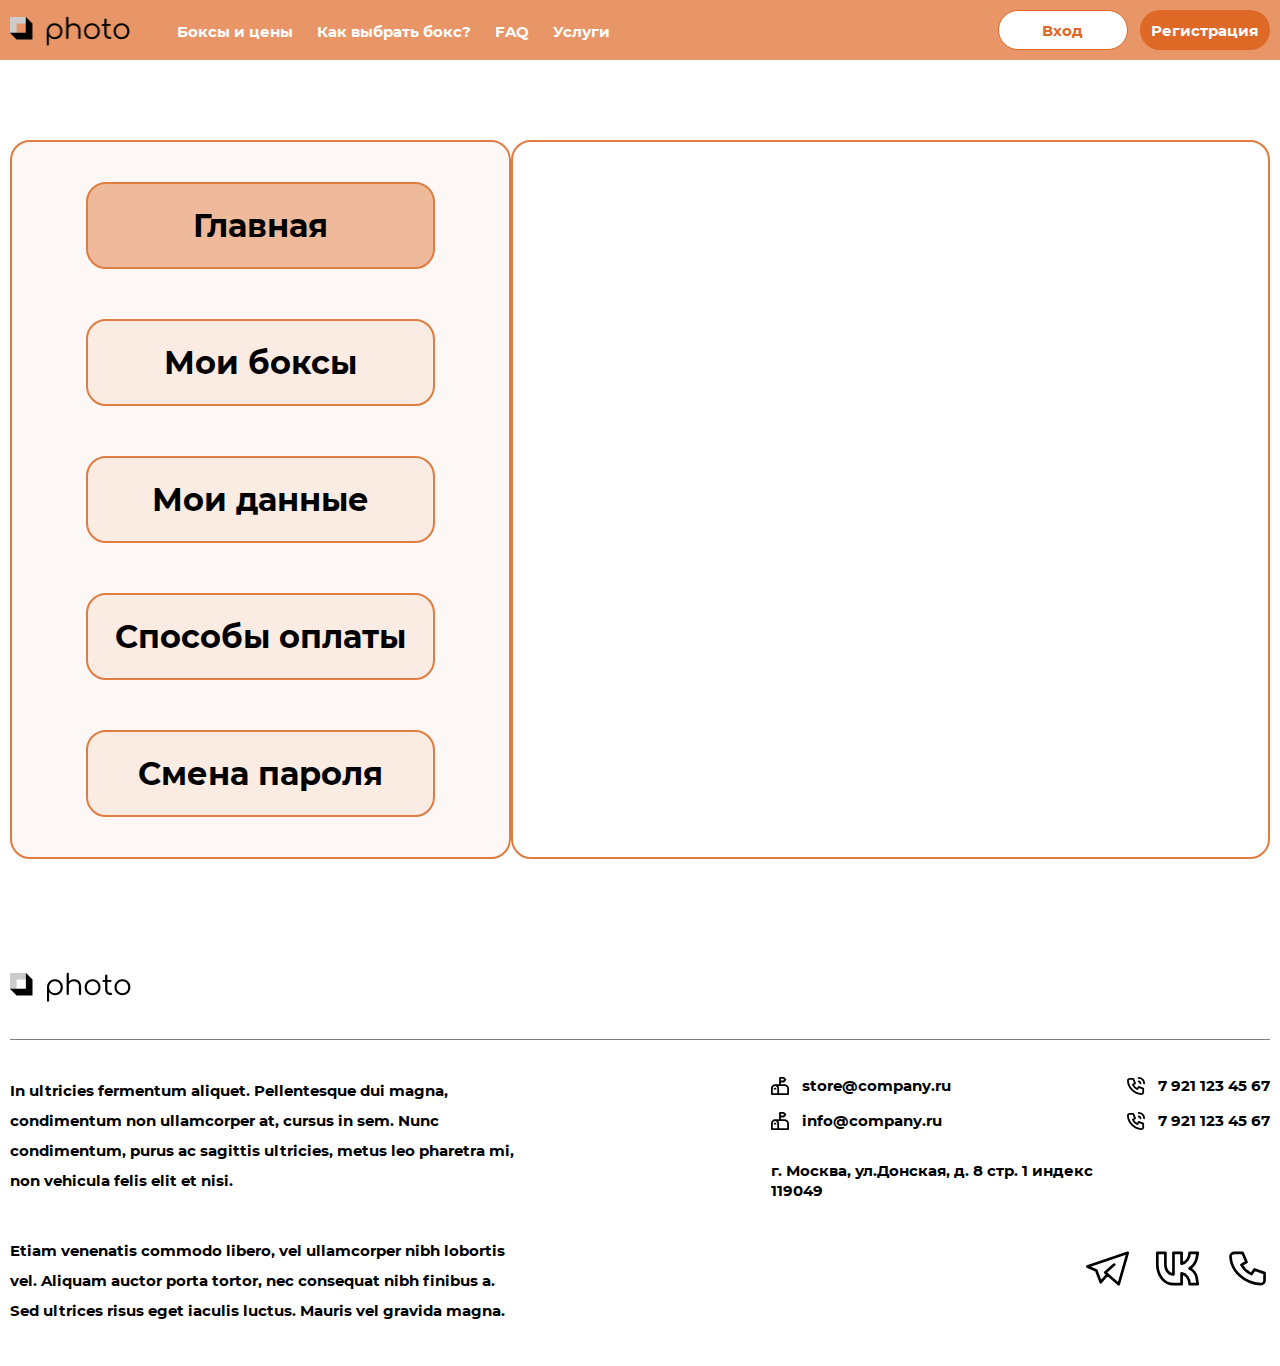
==== account.html @ 3b3cc780 "first commit" ====
<!DOCTYPE html>
<html lang="ru">
<head>
	<title>Авторизация</title>
	<meta charset="UTF-8">
	<meta name="format-detection" content="telephone=no">
	<meta name="viewport" content="width=device-width, initial-scale=1.0">
	<link rel="shortcut icon" href="img/favicon/Gulp.svg">
	<link rel="stylesheet" href="css/style.min.css">
</head>

<body>
  <div class="ak-wrapper">
    <header class="header">
	<div class="header__container ak-container">
		<div class="header__body">
			<div class="header__content">
				<a href="index.html" class="header__logo">
					<img src="img/logo.png" alt="logo" class="header__logo-img">
				</a>
				<nav class="header__navigate">
					<ul class="header__list">
						<li class="header__li"><a href="#" class="header__link">Боксы и цены</a></li>
						<li class="header__li"><a href="#" class="header__link">Как выбрать бокс?</a></li>
						<li class="header__li"><a href="faq.html" class="header__link">FAQ</a></li>
						<li class="header__li"><a href="services.html" class="header__link">Услуги</a></li>
					</ul>
				</nav>
			</div>
			<div class="header__wp-buttons" data-da=".header__navigate,479,1">
				<a href="authorization.html" class="header__btn-auth ak-button"><span>Вход</span></a>
				<a href="registration.html" class="header__btn-register ak-button"><span>Регистрация</span></a>
			</div>
			<div class="ak-header-burger">
				<span></span>
				<span></span>
				<span></span>
			</div>
		</div>
	</div>
</header>
    <main class="ak-page">
      <section class="ak-account ak-section">
        <div class="ak-account__container ak-container">
          <div class="ak-account__body" data-tabs-init="account-tabs">
            <aside class="ak-account__aside">
              <ul class="ak-account__aside-list">
                <li class="ak-account__aside-item"><button class="ak-account__aside-button"
                    data-tabs-btn>Главная</button></li>
                <li class="ak-account__aside-item"><button class="ak-account__aside-button" data-tabs-btn>Мои
                    боксы</button></li>
                <li class="ak-account__aside-item"><button class="ak-account__aside-button" data-tabs-btn>Мои
                    данные</button></li>
                <li class="ak-account__aside-item"><button class="ak-account__aside-button" data-tabs-btn>Способы
                    оплаты</button></li>
                <li class="ak-account__aside-item"><button class="ak-account__aside-button" data-tabs-btn>Смена
                    пароля</button></li>
              </ul>
            </aside>
            <div class="ak-account__content">
              <div class="ak-account__content-tab" data-tabs-content></div>
              <div class="ak-account__content-tab" data-tabs-content></div>
              <div class="ak-account__content-tab" data-tabs-content>
                <div class="ak-account__content-block block-account-data ">

                </div>
                <ul class="ak-account__content-list-tabs">
                  <li class="ak-account__content-tabs"><button class=" ak-account__form-button ak-button">Основная
                      информация</button></li>
                  <li class="ak-account__content-tabs"><button class="ak-account__form-button ak-button">Контактные
                      данные</button></li>
                  <li class="ak-account__content-tabs"><button class="ak-account__form-button ak-button">Паспортные
                      данные</button></li>
                </ul>
              </div>
              <div class="ak-account__content-tab" data-tabs-content>
                <div class="ak-account__content-block block-payment-methods">
                  <div class="ak-account__content-option">
                    <span>Вариант №1</span>
                    <span>Оплата картой онлайн</span>
                    <p>Одной картой можно оплачивать несколько боксов,
                      но нужно будет привязать ее к каждому бокс
                      отдельно. Привяжите карту, чтобы не пропустить
                      дату оплаты.</p>
                  </div>
                  <div class="ak-account__content-option">
                    <span>Вариант №2</span>
                    <span>Оплата по реквизитам через банк</span>
                    <p>Реквизиты для оплаты будут направлены Вам на
                      почту, а также доступны для скачивания в момент
                      оплаты по ссылке Скачать счёт.</p>
                  </div>
                </div>
              </div>
              <div class="ak-account__content-tab" data-tabs-content>
                <div class="ak-account__content-block block-password-change">
                  <h4 class="ak-account__content-title">Смена пароля</h4>
                  <form class="ak-account__form form-password-change">
                    <div class="ak-form__wp-input">
                      <svg xmlns="http://www.w3.org/2000/svg" viewBox="0 0 37 41">
                        <path
                          d="M16.4412 37.9482H5.11765C4.02558 37.9482 2.97824 37.5157 2.20603 36.7458C1.43382 35.9759 1 34.9317 1 33.8429V21.5271C1 20.4384 1.43382 19.3942 2.20603 18.6243C2.97824 17.8544 4.02558 17.4219 5.11765 17.4219H25.7059C26.4339 17.4215 27.149 17.6135 27.7783 17.9784C28.4076 18.3433 28.9286 18.8681 29.2882 19.4991"
                          stroke-width="2" stroke-linecap="round" stroke-linejoin="round" />
                        <path
                          d="M7.17969 17.4211V9.21053C7.17969 7.03296 8.04733 4.94458 9.59175 3.40481C11.1362 1.86503 13.2308 1 15.415 1C17.5991 1 19.6938 1.86503 21.2382 3.40481C22.7826 4.94458 23.6503 7.03296 23.6503 9.21053V17.4211M23.6503 33.8421H36.0032M29.8267 27.6842V40M13.3562 27.6842C13.3562 28.2286 13.5731 28.7507 13.9592 29.1356C14.3453 29.5206 14.8689 29.7368 15.415 29.7368C15.961 29.7368 16.4847 29.5206 16.8708 29.1356C17.2569 28.7507 17.4738 28.2286 17.4738 27.6842C17.4738 27.1398 17.2569 26.6177 16.8708 26.2328C16.4847 25.8478 15.961 25.6316 15.415 25.6316C14.8689 25.6316 14.3453 25.8478 13.9592 26.2328C13.5731 26.6177 13.3562 27.1398 13.3562 27.6842Z"
                          stroke="black" stroke-width="2" stroke-linecap="round" stroke-linejoin="round" />
                      </svg>
                      <input type="password" name="old-password" placeholder="Старый пароль" class="ak-form__input">
                    </div>
                    <div class="ak-form__wp-input">
                      <svg xmlns="http://www.w3.org/2000/svg" viewBox="0 0 33 41">
                        <path
                          d="M1 22.6654C1 21.5161 1.45655 20.4139 2.2692 19.6012C3.08186 18.7886 4.18406 18.332 5.33333 18.332H27C28.1493 18.332 29.2515 18.7886 30.0641 19.6012C30.8768 20.4139 31.3333 21.5161 31.3333 22.6654V35.6654C31.3333 36.8146 30.8768 37.9168 30.0641 38.7295C29.2515 39.5422 28.1493 39.9987 27 39.9987H5.33333C4.18406 39.9987 3.08186 39.5422 2.2692 38.7295C1.45655 37.9168 1 36.8146 1 35.6654V22.6654Z"
                          stroke-width="2" stroke-linecap="round" stroke-linejoin="round" />
                        <path
                          d="M7.5 18.3333V9.66667C7.5 7.36812 8.41309 5.16372 10.0384 3.53841C11.6637 1.91309 13.8681 1 16.1667 1C18.4652 1 20.6696 1.91309 22.2949 3.53841C23.9202 5.16372 24.8333 7.36812 24.8333 9.66667V18.3333M14 29.1667C14 29.7413 14.2283 30.2924 14.6346 30.6987C15.0409 31.1051 15.592 31.3333 16.1667 31.3333C16.7413 31.3333 17.2924 31.1051 17.6987 30.6987C18.1051 30.2924 18.3333 29.7413 18.3333 29.1667C18.3333 28.592 18.1051 28.0409 17.6987 27.6346C17.2924 27.2283 16.7413 27 16.1667 27C15.592 27 15.0409 27.2283 14.6346 27.6346C14.2283 28.0409 14 28.592 14 29.1667Z"
                          stroke-width="2" stroke-linecap="round" stroke-linejoin="round" />
                      </svg>
                      <input type="password" name="new-password" placeholder="Новый пароль" class="ak-form__input">
                    </div>
                    <div class="ak-form__wp-input">
                      <svg xmlns="http://www.w3.org/2000/svg" viewBox="0 0 37 41">
                        <path
                          d="M16.4412 37.9482H5.11765C4.02558 37.9482 2.97824 37.5157 2.20603 36.7458C1.43382 35.9759 1 34.9317 1 33.8429V21.5271C1 20.4384 1.43382 19.3942 2.20603 18.6243C2.97824 17.8544 4.02558 17.4219 5.11765 17.4219H25.7059C26.4339 17.4215 27.149 17.6135 27.7783 17.9784C28.4076 18.3433 28.9286 18.8681 29.2882 19.4991"
                          stroke-width="2" stroke-linecap="round" stroke-linejoin="round" />
                        <path
                          d="M7.17969 17.4211V9.21053C7.17969 7.03296 8.04733 4.94458 9.59175 3.40481C11.1362 1.86503 13.2308 1 15.415 1C17.5991 1 19.6938 1.86503 21.2382 3.40481C22.7826 4.94458 23.6503 7.03296 23.6503 9.21053V17.4211M23.6503 33.8421H36.0032M29.8267 27.6842V40M13.3562 27.6842C13.3562 28.2286 13.5731 28.7507 13.9592 29.1356C14.3453 29.5206 14.8689 29.7368 15.415 29.7368C15.961 29.7368 16.4847 29.5206 16.8708 29.1356C17.2569 28.7507 17.4738 28.2286 17.4738 27.6842C17.4738 27.1398 17.2569 26.6177 16.8708 26.2328C16.4847 25.8478 15.961 25.6316 15.415 25.6316C14.8689 25.6316 14.3453 25.8478 13.9592 26.2328C13.5731 26.6177 13.3562 27.1398 13.3562 27.6842Z"
                          stroke-width="2" stroke-linecap="round" stroke-linejoin="round" />
                      </svg>
                      <input type="password" name="confirm-password" placeholder="Подтвердить новый пароль"
                        class="ak-form__input">
                    </div>
                    <button type="button" class="ak-account__form-button ak-button">Подтвердить</button>
                  </form>
                </div>
              </div>
            </div>
          </div>
        </div>
      </section>
    </main>
    <footer class="footer">
	<div class="footer__container ak-container">
		<a href="index.html" class="footer__wp-logo">
			<img src="img/logo.png" alt="logo" class="footer__logo">
		</a>
		<div class="footer__body">
			<div class="footer__wp-text">
				<p class="footer__text">In ultricies fermentum aliquet. Pellentesque dui magna, condimentum non
					ullamcorper at, cursus in sem. Nunc condimentum, purus ac sagittis
					ultricies, metus leo pharetra mi, non vehicula felis elit et nisi.</p>
				<p class="footer__text">Etiam venenatis commodo libero, vel ullamcorper nibh lobortis vel. Aliquam
					auctor porta tortor, nec consequat nibh finibus a. Sed ultrices risus eget
					iaculis luctus. Mauris vel gravida magna. </p>
			</div>
			<div class="footer__wp-contacts">
				<div class="footer__contacts">
					<div class="footer__contacts-block">
						<a href="mailto:store@company.ru" class="footer__mail">
							<svg xmlns="http://www.w3.org/2000/svg" viewBox="0 0 20 20">
								<path
									d="M8 19V12.5C8 11.5717 7.63125 10.6815 6.97487 10.0251C6.3185 9.36875 5.42826 9 4.5 9M4.5 9C3.57174 9 2.6815 9.36875 2.02513 10.0251C1.36875 10.6815 1 11.5717 1 12.5V19H19V13C19 11.9391 18.5786 10.9217 17.8284 10.1716C17.0783 9.42143 16.0609 9 15 9H4.5Z"
									stroke="black" stroke-width="2" stroke-linecap="round" stroke-linejoin="round" />
								<path d="M10 9V1H14L16 3L14 5H10M4 13H5" stroke="black" stroke-width="2" stroke-linecap="round"
									stroke-linejoin="round" />
							</svg>
							<span>store@company.ru</span>
						</a>
						<a href="mailto:store@company.ru" class="footer__mail">
							<svg xmlns="http://www.w3.org/2000/svg" viewBox="0 0 20 20">
								<path
									d="M8 19V12.5C8 11.5717 7.63125 10.6815 6.97487 10.0251C6.3185 9.36875 5.42826 9 4.5 9M4.5 9C3.57174 9 2.6815 9.36875 2.02513 10.0251C1.36875 10.6815 1 11.5717 1 12.5V19H19V13C19 11.9391 18.5786 10.9217 17.8284 10.1716C17.0783 9.42143 16.0609 9 15 9H4.5Z"
									stroke="black" stroke-width="2" stroke-linecap="round" stroke-linejoin="round" />
								<path d="M10 9V1H14L16 3L14 5H10M4 13H5" stroke="black" stroke-width="2" stroke-linecap="round"
									stroke-linejoin="round" />
							</svg>
							<span>info@company.ru</span>
						</a>
					</div>
					<div class="footer__contacts-block">
						<span class="footer__address">г. Москва, ул.Донская, д. 8 стр. 1 индекс
							119049</span>
					</div>
					<div class="footer__contacts-block">
						<a href="tel:+79211234567" class="footer__contacts-link">
							<svg xmlns="http://www.w3.org/2000/svg" width="20" height="20" viewBox="0 0 20 20" fill="none">
								<path
									d="M13 5C13.5304 5 14.0391 5.21071 14.4142 5.58579C14.7893 5.96086 15 6.46957 15 7M13 1C14.5913 1 16.1174 1.63214 17.2426 2.75736C18.3679 3.88258 19 5.4087 19 7M3 2H7L9 7L6.5 8.5C7.57096 10.6715 9.32847 12.429 11.5 13.5L13 11L18 13V17C18 17.5304 17.7893 18.0391 17.4142 18.4142C17.0391 18.7893 16.5304 19 16 19C12.0993 18.763 8.42015 17.1065 5.65683 14.3432C2.8935 11.5798 1.23705 7.90074 1 4C1 3.46957 1.21071 2.96086 1.58579 2.58579C1.96086 2.21071 2.46957 2 3 2Z"
									stroke="black" stroke-width="2" stroke-linecap="round" stroke-linejoin="round" />
							</svg>
							<span>7 921 123 45 67</span>
						</a>
						<a href="tel:+79211234567" class="footer__contacts-link">
							<svg xmlns=" http://www.w3.org/2000/svg" width="20" height="20" viewBox="0 0 20 20" fill="none">
								<path
									d="M13 5C13.5304 5 14.0391 5.21071 14.4142 5.58579C14.7893 5.96086 15 6.46957 15 7M13 1C14.5913 1 16.1174 1.63214 17.2426 2.75736C18.3679 3.88258 19 5.4087 19 7M3 2H7L9 7L6.5 8.5C7.57096 10.6715 9.32847 12.429 11.5 13.5L13 11L18 13V17C18 17.5304 17.7893 18.0391 17.4142 18.4142C17.0391 18.7893 16.5304 19 16 19C12.0993 18.763 8.42015 17.1065 5.65683 14.3432C2.8935 11.5798 1.23705 7.90074 1 4C1 3.46957 1.21071 2.96086 1.58579 2.58579C1.96086 2.21071 2.46957 2 3 2Z"
									stroke="black" stroke-width="2" stroke-linecap="round" stroke-linejoin="round" />
							</svg>
							<span>7 921 123 45 67</span>
						</a>
					</div>
				</div>
				<div class="footer__socialNetwork">
					<a href="" class="footer__socialNetwork-link">
						<svg xmlns="http://www.w3.org/2000/svg" viewBox="0 0 49 39">
							<path d="M32 15.125L22 23.875L37 37L47 2L2 17.3125L12 21.6875L17 34.8125L24.5 26.0625" stroke-width="3"
								stroke-linecap="round" stroke-linejoin="round" />
						</svg>
					</a>
					<a href="" class="footer__socialNetwork-link">
						<svg xmlns="http://www.w3.org/2000/svg" viewBox=" 0 0 49 39">
							<path
								d="M29 36.9785H20C15.2261 36.9785 10.6477 34.7106 7.27208 30.6739C3.89642 26.6371 2 21.1621 2 15.4533V2H11V15.4533C11 18.3077 11.9482 21.0452 13.636 23.0636C15.3239 25.082 17.6131 26.2159 20 26.2159V2H29V14.1079H29.0675C31.5335 13.74 33.8023 12.3075 35.4472 10.0798C37.0921 7.85212 37.9999 4.98263 38 2.01076H47L46.2305 6.61447C45.7696 9.36993 44.7886 11.9631 43.3622 14.1962C41.9358 16.4293 40.1018 18.2434 38 19.5C40.0438 20.3143 41.8669 21.7706 43.2785 23.7166C44.69 25.6627 45.6381 28.0267 46.0235 30.5613L47 36.9892H38C37.9999 34.0174 37.0921 31.1479 35.4472 28.9202C33.8023 26.6925 31.5335 25.26 29.0675 24.8921V37L29 36.9785Z"
								stroke-width="3" stroke-linecap="round" stroke-linejoin="round" />
						</svg>
					</a>
					<a href="" class="footer__socialNetwork-link">
						<svg xmlns="http://www.w3.org/2000/svg" viewBox="0 0 42 39">
							<path
								d="M6.47059 2H15.4118L19.8824 12.2941L14.2941 15.3824C16.688 19.8532 20.6166 23.4716 25.4706 25.6765L28.8235 20.5294L40 24.6471V32.8824C40 33.9744 39.529 35.0218 38.6906 35.794C37.8522 36.5662 36.7151 37 35.5294 37C26.8101 36.512 18.5862 33.1016 12.4094 27.4124C6.23254 21.7232 2.52988 14.1486 2 6.11765C2 5.02558 2.47101 3.97824 3.3094 3.20603C4.1478 2.43382 5.28491 2 6.47059 2Z"
								stroke-width="3" stroke-linecap="round" stroke-linejoin="round" />
						</svg>
					</a>
				</div>
			</div>
		</div>
	</div>
</footer>
  </div>
  <div class="successfully">
    <div class="successfully__content">
      <span>Успешная авторизация!</span>
    </div>
  </div>
  <script src="js/app.min.js"></script>
</body>

</html>
---- css/style.min.css ----
@font-face{font-family:Montserrat;font-display:swap;src:url(../fonts/Montserrat-Black.woff2) format("woff2"),url(../fonts/Montserrat-Black.woff) format("woff");font-weight:900;font-style:normal}@font-face{font-family:Montserrat;font-display:swap;src:url(../fonts/Montserrat-Bold.woff2) format("woff2"),url(../fonts/Montserrat-Bold.woff) format("woff");font-weight:700;font-style:normal}@font-face{font-family:Montserrat;font-display:swap;src:url(../fonts/Montserrat-ExtraBold.woff2) format("woff2"),url(../fonts/Montserrat-ExtraBold.woff) format("woff");font-weight:800;font-style:normal}@font-face{font-family:Montserrat;font-display:swap;src:url(../fonts/Montserrat-ExtraLight.woff2) format("woff2"),url(../fonts/Montserrat-ExtraLight.woff) format("woff");font-weight:200;font-style:normal}@font-face{font-family:Montserrat;font-display:swap;src:url(../fonts/Montserrat-Light.woff2) format("woff2"),url(../fonts/Montserrat-Light.woff) format("woff");font-weight:300;font-style:normal}@font-face{font-family:Montserrat;font-display:swap;src:url(../fonts/Montserrat-Medium.woff2) format("woff2"),url(../fonts/Montserrat-Medium.woff) format("woff");font-weight:500;font-style:normal}@font-face{font-family:Montserrat;font-display:swap;src:url(../fonts/Montserrat-SemiBold.woff2) format("woff2"),url(../fonts/Montserrat-SemiBold.woff) format("woff");font-weight:600;font-style:normal}@font-face{font-family:Montserrat;font-display:swap;src:url(../fonts/Montserrat-Thin.woff2) format("woff2"),url(../fonts/Montserrat-Thin.woff) format("woff");font-weight:100;font-style:normal}@font-face{font-family:Montserrat;font-display:swap;src:url(../fonts/Montserrat-Regular.woff2) format("woff2"),url(../fonts/Montserrat-Regular.woff) format("woff");font-weight:400;font-style:normal}@font-face{font-family:icomoon;src:url(../fonts/iconsfont/icomoon.eot);src:url(../fonts/iconsfont/icomoon.eot) format("embedded-opentype"),url(../fonts/iconsfont/icomoon.ttf) format("truetype"),url(../fonts/iconsfont/icomoon.woff) format("woff"),url(../fonts/iconsfont/icomoon.svg) format("svg");font-weight:400;font-style:normal;font-display:block}[class*=" icon-"],[class^=icon-]{font-family:icomoon!important;speak:never;font-style:normal;font-weight:400;font-variant:normal;text-transform:none;line-height:1;-webkit-font-smoothing:antialiased;-moz-osx-font-smoothing:grayscale}.icon-phone:before{content:"\e900"}.icon-tel:before{content:"\e901"}.icon-telegram:before{content:"\e902"}.icon-vk:before{content:"\e903"}*{padding:0;margin:0;border:0}*,:after,:before{-moz-box-sizing:border-box;-webkit-box-sizing:border-box;box-sizing:border-box}:active,:focus{outline:0}a:active,a:focus{outline:0}aside,footer,header,nav,section{display:block}body,html{height:100%;min-width:320px}body{line-height:1;font-family:Montserrat,sans-serif;-ms-text-size-adjust:100%;-moz-text-size-adjust:100%;-webkit-text-size-adjust:100%}button,input,textarea{font-family:Montserrat,sans-serif}input::-ms-clear{display:none}button{cursor:pointer;background-color:transparent}button::-moz-focus-inner{padding:0;border:0}a,a:visited{text-decoration:none}a:hover{text-decoration:none}ul li{list-style:none}img{vertical-align:top;pointer-events:none}h1,h2,h3,h4,h5,h6{font-weight:inherit;font-size:inherit}*{box-sizing:border-box}::-webkit-scrollbar{width:8px}::-webkit-scrollbar-track{background-color:#fbf8ec}::-webkit-scrollbar-thumb{background-color:#de6826;border-radius:10px}html._lock{overflow:hidden;position:relative;height:100%}body{color:#000;font-size:20px;font-weight:400}body._lock{overflow:hidden;position:relative;height:100%}.ak-wrapper{width:100%;min-height:100%;overflow:hidden;display:flex;flex-direction:column}.ak-container{max-width:1440px;margin:0 auto;padding:0 10px}.ak-page{flex:1 1 auto}.ak-section{padding:80px 0}.ak-h1{text-shadow:0 4px 4px rgba(0,0,0,.25);font-size:64px;font-weight:700;line-height:30px}.ak-h2{color:#000;text-shadow:0 4px 4px rgba(0,0,0,.25);font-size:48px;font-weight:700}.ak-button{border-radius:20px;background:#de6826;color:#fff;padding:0 10px;font-weight:700;font-size:15px}.ak-p{color:#000;text-shadow:0 4px 4px rgba(0,0,0,.25);font-size:20px;font-weight:400;line-height:30px}.ak-tabs-list{display:flex;align-items:center;flex-wrap:wrap;gap:10px;padding:15px 30px;border-radius:30px;background-color:#000}.ak-tabs-btn{border-radius:30px;color:#fff;padding:12px 34px;border:1px solid transparent;background-color:transparent;cursor:pointer;transition:.2s}.ak-tabs-btn._tab-btn-active{background-color:#df7c42}.ak-tabs-btn:hover{border:1px solid #df7c42}.header{background-color:#e89667}.header__body{height:60px;padding:5px 0;display:flex;align-items:center;justify-content:space-between}.header__content{display:flex;align-items:center;column-gap:45px}.header__logo{display:flex;align-items:center;justify-content:center;width:122px}.header__logo-img{max-width:100%;max-height:100%;object-fit:cover}.header__list{display:flex;align-items:center;gap:24px}.header__link{color:#fff;font-size:15px;font-weight:700;position:relative}.header__link::after{content:"";position:absolute;top:100%;left:50%;transform:translateX(-50%);width:0;height:2px;background-color:#fff;transition:.2s}.header__link:hover::after{width:100%}.header__wp-buttons{display:flex;align-items:center;column-gap:12px}.header__wp-buttons a{display:flex;text-align:center;align-items:center;justify-content:center}.header__btn-auth{border:1px solid #de6826;background-color:#fff;width:130px;height:40px;color:#de6826;transition:.2s}.header__btn-auth:hover{color:#fff;background-color:#de6826}.header__btn-register{width:130px;height:40px;transition:.2s}.header__btn-register:hover{color:#de6826;background-color:#fff}.ak-header-burger{display:none;position:relative;width:50px;height:50px;cursor:pointer;border-radius:50%;z-index:5;background-color:#fff}.ak-header-burger span{position:absolute;transition:all .2s ease 0s;width:28px;height:3px;background:#de6826;left:11px}.ak-header-burger span:nth-child(1){top:17px}.ak-header-burger span:nth-child(2){top:23.5px}.ak-header-burger span:nth-child(3){bottom:16.5px}.ak-header-burger._active span{transform:scale(0)}.ak-header-burger._active span:first-child{top:50%;transform:translateY(-50%) rotate(-45deg)}.ak-header-burger._active span:last-child{bottom:50%;transform:translateY(50%) rotate(45deg)}.footer{padding:15px 0 40px 0}.footer__wp-logo{width:227px;height:63px;display:flex;align-items:center}.footer__logo{max-width:100%;max-height:100%;object-fit:cover}.footer__body{padding-top:36px;margin-top:22px;border-top:1px solid rgba(0,0,0,.5);width:100%;display:flex;align-items:flex-start;justify-content:space-between;gap:30px}.footer__wp-text{max-width:40%;display:flex;flex-direction:column;align-items:flex-start;row-gap:40px}.footer__text{font-size:15px;font-weight:700;line-height:30px}.footer__wp-contacts{display:flex;flex-direction:column;align-items:flex-end;row-gap:50px}.footer__contacts{display:grid;grid-template-columns:repeat(2,auto);gap:30px}.footer__contacts-block{display:flex;flex-direction:column;align-items:flex-start;row-gap:15px;color:#000;font-size:15px;font-weight:700;max-width:326px}.footer__contacts-block:nth-child(2){order:3}.footer__contacts-block a{display:flex;align-items:center;gap:13px;color:#000;font-size:15px;font-weight:700}.footer__contacts-block a svg{width:18px;height:18px;fill:none}.footer__contacts-block a span{position:relative}.footer__contacts-block a span::after{content:"";position:absolute;top:100%;left:50%;width:0;transform:translateX(-50%);height:1px;background-color:#000;transition:.2s}.footer__contacts-block a:hover span::after{width:100%}.footer__contacts-block span{line-height:20px}.footer__socialNetwork{display:flex;align-items:center;gap:25px}.footer__socialNetwork-link svg{width:45px;height:35px;fill:none;stroke:#000;transition:.1s}.footer__socialNetwork-link:nth-child(1):hover svg{stroke:#37aeed}.footer__socialNetwork-link:nth-child(2):hover svg{stroke:#577da8}.footer__socialNetwork-link:nth-child(3):hover svg{stroke:#de6826}.ak-authorization__container{display:flex;align-items:center;justify-content:center;height:100%}.ak-authorization__wrapper{padding-top:40px;width:100%;display:flex;flex-direction:column;align-items:center;row-gap:40px}.ak-authorization__navigate{display:flex;flex-direction:column;align-items:center;row-gap:40px}.ak-authorization__logo{width:142px;height:37px;margin:0 auto;display:flex;align-items:center;justify-content:center}.ak-authorization__logo img{max-width:100%;max-height:100%;object-fit:cover}.ak-authorization__list{background-color:#000;border-radius:18px;display:flex;align-items:center;gap:15px;padding:15px;justify-content:space-between}.ak-authorization__li{display:inline-flex}.ak-authorization__link{color:#fff;text-align:center;font-weight:700;font-size:17px;padding:12px 50px;background-color:#000}.ak-authorization__link._active{font-size:20px;background-color:#df7c42}.ak-authorization__body{max-width:948px;border-radius:20px;border:2px solid #df7c42;background:rgba(255,255,255,.63);box-shadow:5px 5px 6px 0 rgba(0,0,0,.25);padding:60px 140px 75px 140px;display:flex;align-items:center;justify-content:center}.ak-form{display:flex;flex-direction:column;align-items:center;row-gap:28px;width:669px}.ak-form__wp-input{position:relative;width:100%}.ak-form__wp-input svg{position:absolute;left:35px;width:35px;height:35px;top:50%;transform:translateY(-50%);stroke:#000;fill:none;transition:.2s}.ak-form__input{width:100%;border-radius:20px;border:2px solid #000;background:rgba(255,255,255,.63);box-shadow:5px 5px 6px 0 rgba(0,0,0,.25);padding:30px 20px 30px 90px;font-size:20px;font-weight:400;transition:.2s}.ak-form__input::placeholder{color:rgba(0,0,0,.8)}.ak-form__info{font-size:17px;font-weight:700;display:flex;align-items:center;gap:5px}.ak-form__info span{color:#000}.ak-form__info a{color:#df7c42;font-weight:700;font-size:17px;position:relative;white-space:nowrap}.ak-form__info a::after{content:"";position:absolute;top:100%;left:50%;transform:translateX(-50%);width:100%;height:1px;background-color:#df7c42;transition:.2s}.ak-form__info a:hover::after{width:0}.ak-form__wp-button{display:flex;flex-direction:column;align-items:center;margin-top:28px}.ak-form__wp-button a{position:relative;margin-top:7px;font-weight:700;font-size:17px;color:#df7c42}.ak-form__wp-button a::after{content:"";position:absolute;top:100%;left:50%;transform:translateX(-50%);width:100%;height:1px;background-color:#df7c42;transition:.2s}.ak-form__wp-button a:hover::after{width:0}.ak-form__wp-checkbox{display:flex;align-items:center;justify-content:center;margin-bottom:15px}.ak-form__wp-checkbox span{font-size:17px;font-weight:700;margin-left:15px}.ak-form__wp-checkbox span a{text-decoration:underline}.ak-form__wp-checkbox span a::after{display:none}.ak-form__wp-checkbox span a:hover{text-decoration:none}.ak-form__wp-checkbox input{display:none;opacity:0;visibility:hidden}.ak-form__wp-checkbox input:checked+.ak-form__checkbox-label::before{transform:scale(1)}.ak-form__checkbox-label{flex:0 0 30px;width:30px;height:30px;border-radius:10px;border:2px solid #000;padding:2px;cursor:pointer;position:relative}.ak-form__checkbox-label::before{content:"";position:absolute;top:2px;left:2px;right:2px;bottom:2px;border-radius:6px;background-color:#df7c42;transition:.2s;transform:scale(0)}.ak-form__button{padding:12px 88px;font-size:20px;border:2px solid #df7c42;background-color:#df7c42;transition:.2s}.ak-form__button:hover{background-color:#fff;color:#df7c42}.successfully{display:flex;align-items:center;justify-content:center;position:fixed;left:0;top:0;width:100%;height:100%;background-color:rgba(0,0,0,.4);opacity:0;visibility:hidden;transition:.1s}.successfully__content{background-color:#fff;padding:60px 130px;border-radius:20px;border:3px solid #df7c42;transform:scale(0);transition:.2s ease-in-out}.successfully__content span{color:#df7c42;text-align:center;font-size:32px;font-weight:700}.successfully._success{opacity:1;visibility:visible}.successfully._success .successfully__content{transform:scale(1)}.ak-about__body{display:flex;column-gap:40px}.ak-about__content{flex:0 1 40%}.ak-about__wp-text{display:flex;align-items:flex-start;flex-direction:column;row-gap:40px;margin-top:30px}.ak-about__wp-img{display:inline;max-width:789px;max-height:790px;flex:0 1 789px;position:relative;display:flex;align-items:flex-start;justify-content:center}.ak-about__img{position:absolute;z-index:1}.ak-about__img:nth-child(1){left:1.0025062657%;top:9.5238095238%;width:35.0877192982%}.ak-about__img:nth-child(2){width:46.2406015038%;right:1.0025062657%;top:.8771929825%}.ak-about__img:nth-child(3){width:37.343358396%;z-index:2;top:46.365914787%;left:30.2005012531%}.ak-about__img-bg{max-width:100%;max-height:100%;object-fit:cover}.ak-advantages{background:#f5f5f5}.ak-advantages__title{text-align:center}.ak-advantages__body{display:flex;align-items:flex-start;gap:30px;margin-top:50px}.ak-advantages__content{flex:0 1 60%}.ak-advantages__list{display:flex;flex-direction:column;align-items:flex-start;row-gap:15px}.ak-advantages__item{border-radius:40px;padding:25px 9px}.ak-advantages__item._active{border:2px solid #df7c42;background:#f1ddd1}.ak-advantages__item-title{color:#000;text-shadow:0 4px 4px rgba(0,0,0,.25);font-size:32px;font-weight:700}.ak-advantages__item-text{color:#000;text-shadow:0 4px 4px rgba(0,0,0,.25);font-size:20px;font-weight:400;line-height:30px;margin-top:10px;max-width:800px}.ak-advantages__wp-img{flex:0 1 40%;display:flex;align-items:center;justify-content:center;border-radius:40px;border:3px solid #df7c42;overflow:hidden}.ak-advantages__img{max-width:100%;max-height:100%;object-fit:cover}.ak-questions{padding:40px 0;position:relative}.ak-questions::before{content:"";position:absolute;background:linear-gradient(180deg,rgba(223,124,66,.6) 0,rgba(255,120,44,0) 100%);left:0;top:0;width:100%;height:300px;z-index:-1}.ak-questions__body{display:flex;flex-direction:column;align-items:center;row-gap:65px}.ak-questions__title{text-align:center}.ak-questions__tab:hover{border:1px solid #df7c42}.ak-questions__tab-content{display:none;flex-direction:column;align-items:center;row-gap:16px}.ak-questions__tab-content._tab-content-active{display:flex}.ak-questions__accordion{padding:10px 20px 10px 45px;border-top:2px solid #000;border-bottom:2px solid #000}.ak-questions__accordion._open .ak-questions__accordion-title{padding:5px 20px;border:2px solid #000;background:rgba(223,124,66,.3)}.ak-questions__accordion._open .ak-questions__accordion-title span{margin-left:25px}.ak-questions__accordion._open .ak-questions__accordion-title img{width:50px}.ak-questions__accordion._open .ak-questions__accordion-button{background-color:#000}.ak-questions__accordion._open .ak-questions__accordion-button::after{width:14px}.ak-questions__accordion._open .ak-questions__accordion-button::before{height:0}.ak-questions__accordion._open .ak-questions__accordion-content{padding:25px 40px 0 0;opacity:1}.ak-questions__accordion._open .ak-questions__accordion-text{opacity:1;visibility:visible}.ak-questions__accordion-control{display:flex;align-items:center;justify-content:space-between;column-gap:15px}.ak-questions__accordion-title{font-size:24px;font-weight:700;line-height:25px;border-radius:20px;border:2px solid transparent;transition:.2s;display:flex;align-items:center}.ak-questions__accordion-title span{transition:.2s}.ak-questions__accordion-title img{width:0;transition:.2s}.ak-questions__accordion-button{background-color:rgba(255,120,44,.8980392157);flex:0 0 45px;width:45px;height:45px;border-radius:50%;position:relative;transition:.2s}.ak-questions__accordion-button::after,.ak-questions__accordion-button::before{content:"";position:absolute;background-color:#fff;left:50%;top:50%;transform:translate(-50%,-50%);transition:.2s}.ak-questions__accordion-button::after{width:20px;height:5px}.ak-questions__accordion-button::before{height:20px;width:5px}.ak-questions__accordion-content{padding:0 40px 0 0;display:flex;align-items:flex-start;justify-content:flex-end;overflow:hidden;max-height:0;opacity:0;will-change:max-height;transition:all .2s;box-sizing:content-box}.ak-questions__accordion-text{text-align:right;padding:15px;border-radius:20px;border:2px solid #000;background:rgba(223,124,66,.3);width:70%;opacity:0;visibility:hidden;transition:.2s}.ak-servicesIntro{padding:50px 0}.ak-servicesIntro__title{text-align:center;font-size:64px}.ak-servicesIntro__body{margin-top:40px;background:linear-gradient(180deg,rgba(223,124,66,.6) 0,rgba(255,120,44,0) 100%)}.ak-servicesIntro__content{padding-top:40px;display:flex;align-items:flex-start;justify-content:space-between;position:relative}.ak-servicesIntro__wp-text{max-width:60%;position:relative}.ak-servicesIntro__wp-text svg{position:absolute;top:100%;left:50%;transform:translate(-50%,100%);width:32px;fill:none;stroke:#000;cursor:pointer;opacity:0;visibility:hidden;transition:.2s}.ak-servicesIntro__wp-text svg._vis{transform:rotate(180deg)}.ak-servicesIntro__img{width:32.8873239437%;transform:translateY(-20%)}.ak-services__body{display:flex;align-items:center;flex-direction:column;row-gap:50px}.ak-services__tabs-content{display:flex;align-items:center;justify-content:center;flex-wrap:wrap;gap:90px;display:none}.ak-services__tabs-content._tab-content-active{display:flex}.ak-services__item{width:350px;height:272px;border-radius:20px;border:2px solid #000;background:rgba(223,124,66,.3);box-shadow:5px 5px 6px 0 rgba(0,0,0,.25);padding:40px;position:relative}.ak-services__item span{font-size:24px;font-weight:600;line-height:35px;position:relative;z-index:1}.ak-services__item img{position:absolute;right:0;bottom:0;transform:translate(20%,10%);z-index:0;object-fit:contain}.ak-account__body{display:flex}.ak-account__aside{flex:0 1 42.2535211268%;border-radius:20px;border:2px solid #df7c42;background:rgba(223,124,66,.05)}.ak-account__aside-list{display:flex;flex-direction:column;align-items:center;row-gap:50px;padding:40px 0}.ak-account__aside-item{width:70.3333333333%}.ak-account__aside-button{border-radius:20px;border:2px solid #df7c42;background:rgba(223,124,66,.1);font-size:32px;font-weight:700;min-width:100%;height:87px;transition:.2s}.ak-account__aside-button:hover{color:#df7c42}.ak-account__aside-button._tab-btn-active{background:rgba(223,124,66,.5);color:#000}.ak-account__content{flex:0 1 64.0277777778%;border-radius:20px;border:2px solid #df7c42;background:rgba(255,255,255,.63)}.ak-account__content-tab{display:none;width:100%;height:100%;align-items:center;justify-content:center;padding:40px 20px}.ak-account__content-tab._tab-content-active{display:flex}.ak-account__content-block{border-radius:20px;border:2px solid #df7c42;background:rgba(255,255,255,.63);box-shadow:5px 5px 6px 0 rgba(0,0,0,.25)}.ak-account__content-block.block-password-change{width:73.3188720174%;padding:35px 45px 20px 45px}.ak-account__content-block.block-payment-methods{display:flex;flex-direction:column;row-gap:80px;border:none;box-shadow:none}.ak-account__content-option{padding:25px 10px;border-radius:20px;border:2px solid #df7c42;background:rgba(255,255,255,.63);box-shadow:5px 5px 6px 0 rgba(0,0,0,.25);display:flex;flex-direction:column;align-items:flex-start;row-gap:30px;width:80%;margin:0 auto}.ak-account__content-option span:nth-child(1){font-size:36px;font-weight:700}.ak-account__content-option span:nth-child(2){font-size:32px;font-weight:600}.ak-account__content-option p{font-size:24px;font-weight:500;line-height:30px}.ak-account__content-title{text-align:center;font-size:36px;font-weight:700}.ak-account__form{margin-top:28px}.ak-account__form.form-password-change{width:100%;display:flex;flex-direction:column;align-items:center;row-gap:20px}.ak-account__form-button{padding:15px;font-size:24px;font-weight:700;border:2px solid #df7c42;background-color:#df7c42;transition:.2s}.ak-account__form-button:hover{background-color:transparent;color:#df7c42}@media (max-width:1455px){.ak-container{max-width:1279.98px}}@media (max-width:1279.98px){.ak-container{max-width:991.98px}.ak-about__content{flex:1 1 100%}.ak-about__wp-img{display:none}.ak-account__aside-item{width:85%}.ak-account__aside-button{font-size:24px}.ak-account__content-block.block-password-change{width:95%}.ak-account__content-option{width:95%}}@media (max-width:991.98px){.ak-container{max-width:767.98px}.ak-h1{font-size:48px}.header__navigate{position:absolute;left:0;top:0;width:100%;background-color:#e89667;padding:80px 20px 20px 20px;z-index:4;transform:translateY(-100%);transition:transform .2s ease-out}.header__navigate._active{transform:translateY(0)}.header__list{flex-direction:column}.header__link{font-size:20px}.ak-header-burger{display:block}.footer__wp-text{max-width:100%}.footer__contacts{grid-template-columns:repeat(1,auto)}.ak-authorization__body{max-width:none;width:100%;padding:60px 20px 75px 20px}.ak-form{max-width:none;width:100%}.ak-advantages__body{flex-direction:column-reverse;align-items:center}.ak-advantages__content{flex:1 1 100%}.ak-questions__tabs-list{flex-direction:column}.ak-questions__tab{text-align:center}.ak-questions__accordion-text{width:100%;font-size:18px}.ak-servicesIntro__img{transform:translateY(30%)}.ak-services__tabs-list{flex-direction:column}.ak-services__tab{text-align:center}.ak-services__tabs-content._tab-content-active{display:grid;grid-template-columns:repeat(2,1fr);gap:50px}.ak-services__item{height:242px}.ak-services__item img{width:60%}.ak-account__content-block.block-password-change{padding:35px 15px 20px 15px}.ak-account__content-option{row-gap:15px}.ak-account__content-option span:nth-child(1){font-size:30px}.ak-account__content-option span:nth-child(2){font-size:26px}.ak-account__content-option p{font-size:18px}.ak-account .ak-form__wp-input svg{left:15px;width:30px;height:30px}.ak-account .ak-form__input{padding:30px 10px 30px 55px;font-size:18px}}@media (max-width:767.98px){.ak-container{max-width:none}.ak-section{padding:20px 0}.ak-h2{font-size:32px}.footer__body{flex-direction:column}.footer__wp-contacts{align-items:flex-start}.ak-authorization__link{padding:12px 21px}.ak-form__info{flex-direction:column;text-align:center}.ak-about__wp-text{row-gap:30px}.ak-advantages__item{padding:15px 9px}.ak-advantages__item-title{font-size:20px}.ak-advantages__item-text{font-size:16px;line-height:25px}.ak-questions__accordion._open .ak-questions__accordion-title span{margin-left:10px}.ak-questions__accordion._open .ak-questions__accordion-title img{width:35px}.ak-questions__accordion._open .ak-questions__accordion-title{padding:5px 10px}.ak-questions__accordion._open .ak-questions__accordion-content{padding:10px 10px 0 0}.ak-questions__accordion-title{font-size:20px}.ak-questions__accordion-text{font-size:16px;line-height:20px;padding:10px}.ak-servicesIntro__wp-text svg{opacity:1;visibility:visible}.ak-servicesIntro__text{display:-webkit-box;-webkit-line-clamp:5;-webkit-box-orient:vertical;overflow:hidden}.ak-servicesIntro__text._vis{display:inline-block;overflow:auto}.ak-servicesIntro__img{transform:translateY(0)}.ak-services__tabs-content._tab-content-active{grid-template-columns:repeat(1,1fr)}.ak-account__body{flex-direction:column;align-items:center}.ak-account__aside{flex:1 1 100%;width:70%;background:0 0;border:none}.ak-account__aside-list{row-gap:20px}.ak-account__aside-button{height:57px}.ak-account__content{flex:1 1 100%;width:100%;background:0 0;border:none}.ak-account__content-tab{padding:0}.ak-account__content-block.block-payment-methods{row-gap:40px}}@media (max-width:479.98px){.ak-h1{font-size:32px}.ak-h1{font-size:24px}.ak-h2{font-size:24px}.header__navigate{display:flex;flex-direction:column;align-items:center;row-gap:30px}.header__wp-buttons{justify-content:center}.ak-form__button{padding:13px}.ak-questions__body{row-gap:30px}.ak-questions__tabs-list{padding:15px}.ak-questions__accordion{padding:10px}.ak-questions__accordion-title{font-size:18px}.ak-questions__accordion-button{flex:0 0 35px;width:35px;height:35px}.ak-servicesIntro__wp-text{max-width:100%}.ak-servicesIntro__img{display:none}.ak-services__tabs-list{padding:15px}.ak-services__tab{font-size:17px}.ak-services__item{height:182px;width:100%}.ak-services__item img{max-width:50%;max-height:70%}.ak-account__aside{width:100%}.ak-account__aside-list{row-gap:10px;padding:20px 0}.ak-account__aside-item{width:100%}.ak-account__aside-button{height:36px}.ak-account__content-block.block-payment-methods{row-gap:20px}.ak-account__content-option{row-gap:10px}.ak-account__content-option span:nth-child(1){font-size:24px}.ak-account__content-option span:nth-child(2){font-size:20px}.ak-account__content-option p{font-size:16px;line-height:25px}.ak-account__content-title{font-size:28px}}@media (max-width:389.98px){.ak-authorization__list{padding:15px 10px;gap:0}.ak-authorization__link{font-size:14px}.ak-authorization__link._active{font-size:15px}.ak-form__wp-input svg{left:15px;width:30px;height:30px}.ak-form__input{padding:30px 10px 30px 55px;font-size:18px}.ak-form__info a{font-size:14px}.ak-form__wp-checkbox span{font-size:15px}.ak-form__wp-checkbox a{font-size:15px}.ak-account .ak-form__input::placeholder{font-size:14px}}
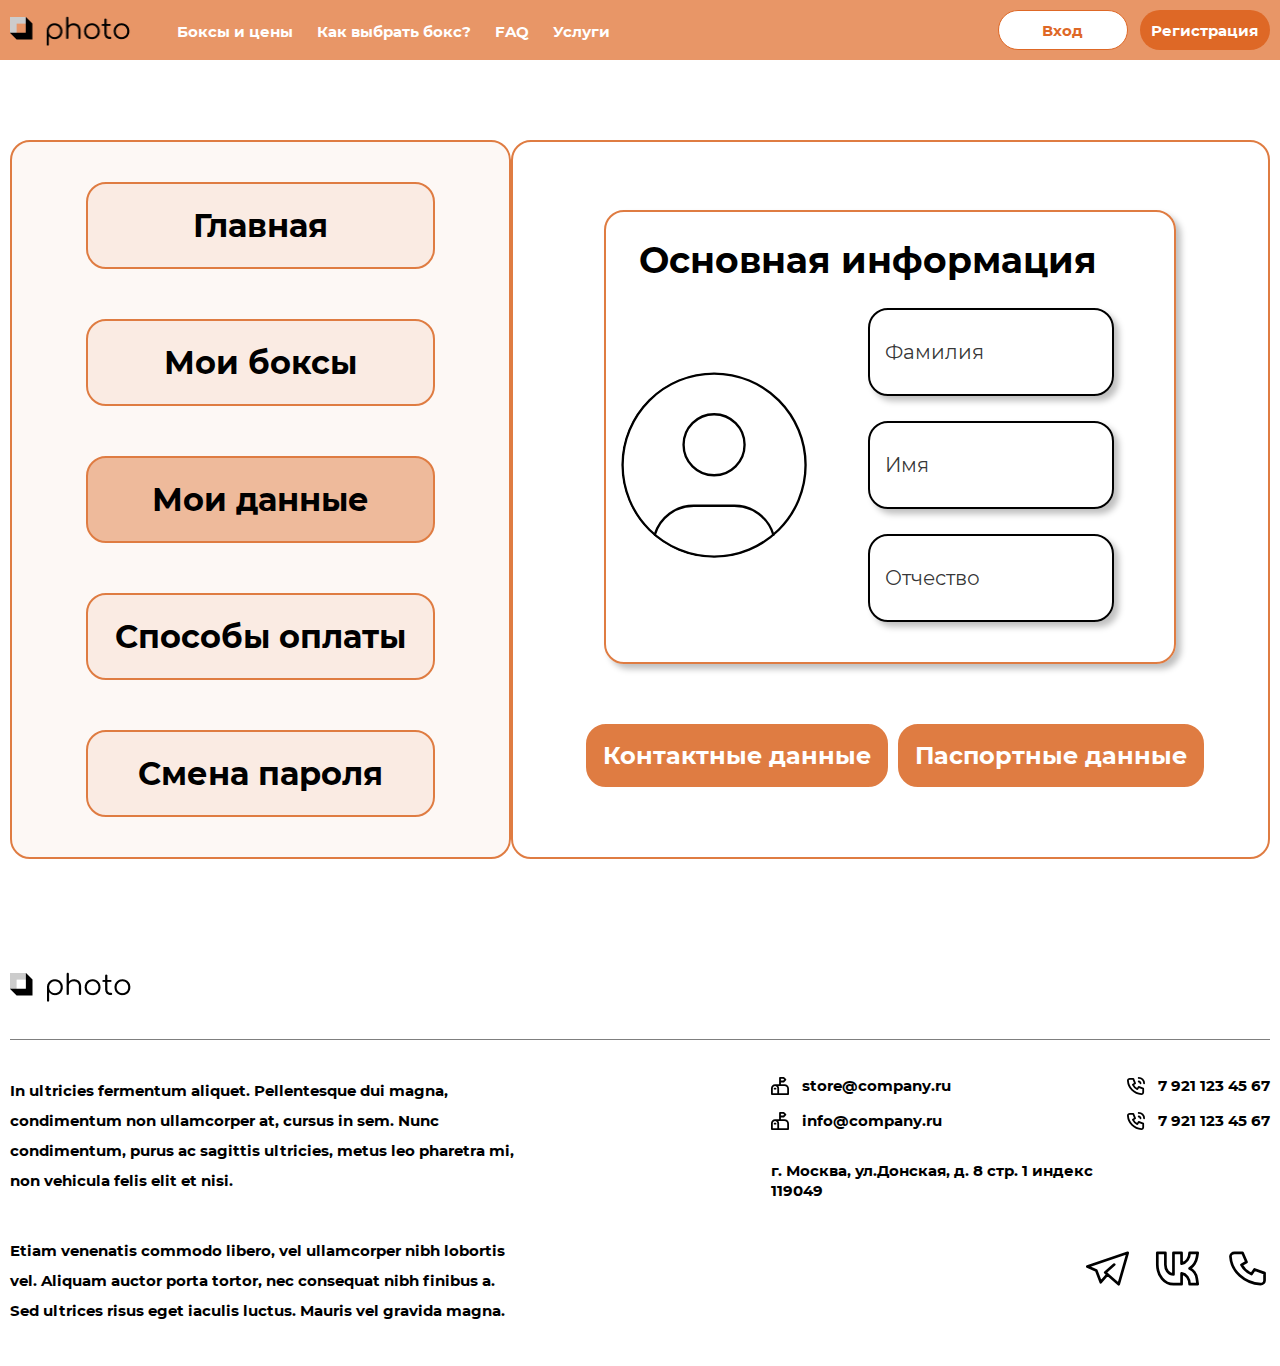
==== commit f4d9c8f1: "1" ====
--- a/account.html
+++ b/account.html
@@ -6,7 +6,7 @@
 	<meta name="format-detection" content="telephone=no">
 	<meta name="viewport" content="width=device-width, initial-scale=1.0">
 	<link rel="shortcut icon" href="img/favicon/Gulp.svg">
-	<link rel="stylesheet" href="css/style.min.css">
+	<link rel="stylesheet" href="css/style.min.css?_v=20230828145052">
 </head>
 
 <body>
@@ -45,35 +45,152 @@
           <div class="ak-account__body" data-tabs-init="account-tabs">
             <aside class="ak-account__aside">
               <ul class="ak-account__aside-list">
-                <li class="ak-account__aside-item"><button class="ak-account__aside-button"
-                    data-tabs-btn>Главная</button></li>
-                <li class="ak-account__aside-item"><button class="ak-account__aside-button" data-tabs-btn>Мои
+                <li class="ak-account__aside-item"><button
+                    class="ak-account__aside-button account-tabs">Главная</button></li>
+                <li class="ak-account__aside-item"><button class="ak-account__aside-button account-tabs">Мои
                     боксы</button></li>
-                <li class="ak-account__aside-item"><button class="ak-account__aside-button" data-tabs-btn>Мои
+                <li class="ak-account__aside-item"><button class="ak-account__aside-button account-tabs">Мои
                     данные</button></li>
-                <li class="ak-account__aside-item"><button class="ak-account__aside-button" data-tabs-btn>Способы
+                <li class="ak-account__aside-item"><button class="ak-account__aside-button account-tabs">Способы
                     оплаты</button></li>
-                <li class="ak-account__aside-item"><button class="ak-account__aside-button" data-tabs-btn>Смена
+                <li class="ak-account__aside-item"><button class="ak-account__aside-button account-tabs">Смена
                     пароля</button></li>
               </ul>
             </aside>
             <div class="ak-account__content">
-              <div class="ak-account__content-tab" data-tabs-content></div>
-              <div class="ak-account__content-tab" data-tabs-content></div>
-              <div class="ak-account__content-tab" data-tabs-content>
-                <div class="ak-account__content-block block-account-data ">
+              <div class="ak-account__content-tab account-content"></div>
+              <div class="ak-account__content-tab account-content"></div>
+              <div class="ak-account__content-tab account-content">
+                <div class="ak-account__content-block block-account" data-tabs-init="account-data-tabs">
+                  <form class="ak-account__form form-account-data account-data-content">
+                    <h4 class="ak-account__content-title">Основная информация</h4>
+                    <div class="account-data">
+                      <div class="ak-account__form-wp-img">
+                        <label>
+                          <div class="ak-account__form-img-preview">
+                            <svg xmlns="http://www.w3.org/2000/svg" viewBox="0 0 237 237">
+                              <path
+                                d="M2 118.5C2 133.799 5.01336 148.948 10.868 163.083C16.7227 177.217 25.304 190.06 36.1221 200.878C46.9401 211.696 59.7829 220.277 73.9174 226.132C88.0518 231.987 103.201 235 118.5 235C133.799 235 148.948 231.987 163.083 226.132C177.217 220.277 190.06 211.696 200.878 200.878C211.696 190.06 220.277 177.217 226.132 163.083C231.987 148.948 235 133.799 235 118.5C235 103.201 231.987 88.0518 226.132 73.9174C220.277 59.7829 211.696 46.9401 200.878 36.1221C190.06 25.304 177.217 16.7227 163.083 10.868C148.948 5.01336 133.799 2 118.5 2C103.201 2 88.0518 5.01336 73.9174 10.868C59.7829 16.7227 46.9401 25.304 36.1221 36.1221C25.304 46.9401 16.7227 59.7829 10.868 73.9174C5.01336 88.0518 2 103.201 2 118.5Z"
+                                stroke-width="3" stroke-linecap="round" stroke-linejoin="round" />
+                              <path
+                                d="M43.0078 207.156C46.2117 196.493 52.7675 187.146 61.7028 180.503C70.638 173.86 81.4767 170.274 92.6109 170.277H144.389C155.537 170.273 166.389 173.868 175.331 180.527C184.273 187.185 190.826 196.552 194.018 207.234M79.6665 92.6107C79.6665 102.91 83.7578 112.787 91.0405 120.07C98.3232 127.353 108.201 131.444 118.5 131.444C128.799 131.444 138.676 127.353 145.959 120.07C153.242 112.787 157.333 102.91 157.333 92.6107C157.333 82.3114 153.242 72.434 145.959 65.1514C138.676 57.8687 128.799 53.7773 118.5 53.7773C108.201 53.7773 98.3232 57.8687 91.0405 65.1514C83.7578 72.434 79.6665 82.3114 79.6665 92.6107Z"
+                                stroke-width="3" stroke-linecap="round" stroke-linejoin="round" />
+                            </svg>
+                          </div>
+                          <span>Загрузить фото</span>
+                          <input type="file" name="img" accept="image/*">
+                        </label>
+                      </div>
+                      <div class="ak-account__form-column">
+                        <div class="ak-form__wp-input">
+                          <input type="text" class="ak-account__form-input" name="familyname" placeholder="Фамилия">
+                        </div>
+                        <div class="ak-form__wp-input">
+                          <input type="text" class="ak-account__form-input" name="firstname" placeholder="Имя">
+                        </div>
+                        <div class="ak-form__wp-input">
+                          <input type="text" class="ak-account__form-input" name="patronymic" placeholder="Отчество">
+                        </div>
+                      </div>
+                    </div>
+                  </form>
+                  <div class="ak-account__form form-account-contacts account-data-content">
+                    <h4 class="ak-account__content-title">Контактные данные</h4>
+                    <div class="form-account-contacts__column">
+                      <form class="ak-form__wp-input ">
+                        <svg xmlns="http://www.w3.org/2000/svg" viewBox="0 0 37 37">
+                          <path
+                            d="M24.3333 8.77778C25.3647 8.77778 26.3539 9.1875 27.0832 9.91681C27.8125 10.6461 28.2222 11.6353 28.2222 12.6667M24.3333 1C27.4275 1 30.395 2.22916 32.5829 4.41709C34.7708 6.60501 36 9.57247 36 12.6667M4.88889 2.94444H12.6667L16.5556 12.6667L11.6944 15.5833C13.7769 19.8058 17.1942 23.2231 21.4167 25.3056L24.3333 20.4444L34.0556 24.3333V32.1111C34.0556 33.1425 33.6458 34.1317 32.9165 34.861C32.1872 35.5903 31.1981 36 30.1667 36C22.5819 35.5391 15.4281 32.3182 10.0549 26.9451C4.68181 21.5719 1.46093 14.4181 1 6.83333C1 5.80194 1.40972 4.81278 2.13903 4.08347C2.86834 3.35417 3.85749 2.94444 4.88889 2.94444Z"
+                            stroke-width="2" stroke-linecap="round" stroke-linejoin="round" />
+                        </svg>
+                        <input type="tel" name="username" placeholder="Номер телефона" class="ak-form__input">
+                        <button type="submit" class="change-data-btn">Изменить</button>
+                      </form>
+                      <form class="ak-form__wp-input">
+                        <svg xmlns="http://www.w3.org/2000/svg" viewBox=" 0 0 37 37">
+                          <path
+                            d="M14.6111 35.9991V23.3602C14.6111 21.5553 13.8941 19.8243 12.6178 18.548C11.3415 17.2717 9.6105 16.5547 7.80556 16.5547M7.80556 16.5547C6.00061 16.5547 4.26959 17.2717 2.9933 18.548C1.71701 19.8243 1 21.5553 1 23.3602V35.9991H36V24.3325C36 22.2697 35.1806 20.2914 33.7219 18.8327C32.2633 17.3741 30.285 16.5547 28.2222 16.5547H7.80556Z"
+                            stroke-width="2" stroke-linecap="round" stroke-linejoin="round" />
+                          <path
+                            d="M18.5026 16.5556V1H26.2804L30.1693 4.88889L26.2804 8.77778H18.5026M6.83594 24.3333H8.78038"
+                            stroke-width="2" stroke-linecap="round" stroke-linejoin="round" />
+                        </svg>
+                        <input type="email" name="email" placeholder="Электронная почта" class="ak-form__input">
+                        <button type="submit" class="change-data-btn">Изменить</button>
+                      </form>
+                      <form class="ak-form__wp-input">
+                        <svg xmlns="http://www.w3.org/2000/svg" viewBox="0 0 37 37">
+                          <path
+                            d="M27.25 1V8.77778M9.75 1V8.77778M1 16.5556H36M16.3125 24.3333H18.5V30.1667M1 8.77778C1 7.74638 1.46094 6.75723 2.28141 6.02792C3.10188 5.29861 4.21468 4.88889 5.375 4.88889H31.625C32.7853 4.88889 33.8981 5.29861 34.7186 6.02792C35.5391 6.75723 36 7.74638 36 8.77778V32.1111C36 33.1425 35.5391 34.1317 34.7186 34.861C33.8981 35.5903 32.7853 36 31.625 36H5.375C4.21468 36 3.10188 35.5903 2.28141 34.861C1.46094 34.1317 1 33.1425 1 32.1111V8.77778Z"
+                            stroke-width="2" stroke-linecap="round" stroke-linejoin="round" />
+                        </svg>
+                        <input type="date" name="birthday" placeholder="Дата рождения" class="ak-form__input">
+                        <button type="submit" class="change-data-btn">Изменить</button>
+                      </form>
+                    </div>
+                  </div>
+                  <form class="ak-account__form form-account-passport account-data-content">
+                    <h4 class="ak-account__content-title">Паспортные данные</h4>
+                    <div class="account-passport">
+                      <div class="account-passport__wp-img">
+                        <label>
+                          <span class="account-passport__img-title">ФОТО ПАСПОРТА</span>
+                          <span class="account-passport__img-download">загрузить фото</span>
+                          <input type="file" name="img" accept="image/*">
+                        </label>
+                      </div>
+                      <div class="account-passport__block">
+                        <div class="account-passport__row">
+                          <div class="account-passport__column">
+                            <div class="ak-form__wp-input">
+                              <input type="text" class="ak-account__form-input" name="series"
+                                placeholder="Серия паспорта">
+                            </div>
+                            <div class="ak-form__wp-input">
+                              <input type="text" class="ak-account__form-input" name="issue_date"
+                                placeholder="Дата выдачи">
+                            </div>
+                          </div>
+                          <div class="account-passport__column">
+                            <div class="ak-form__wp-input">
+                              <input type="text" class="ak-account__form-input" name="number"
+                                placeholder="Номер паспорта">
+                            </div>
+                            <div class="ak-form__wp-input">
+                              <input type="text" class="ak-account__form-input" name="subdivision"
+                                placeholder="Код подразделения">
+                            </div>
+                          </div>
+                        </div>
+                        <div class="account-passport__row">
+                          <div class="ak-form__wp-input wp-input-subdivision">
+                            <svg xmlns="http://www.w3.org/2000/svg" viewBox="0 0 37 37">
+                              <path
+                                d="M1 36V32.1111C1 30.0483 1.81944 28.07 3.27806 26.6114C4.73667 25.1528 6.71498 24.3333 8.77778 24.3333H16.5556C18.6184 24.3333 20.5967 25.1528 22.0553 26.6114C23.5139 28.07 24.3333 30.0483 24.3333 32.1111V36M26.2778 1.25278C27.9508 1.68114 29.4337 2.65414 30.4926 4.01838C31.5516 5.38262 32.1264 7.0605 32.1264 8.7875C32.1264 10.5145 31.5516 12.1924 30.4926 13.5566C29.4337 14.9209 27.9508 15.8939 26.2778 16.3222M36 36V32.1111C35.9901 30.3945 35.4126 28.7293 34.3575 27.3752C33.3023 26.0211 31.8288 25.0541 30.1667 24.625M4.88889 8.77778C4.88889 10.8406 5.70833 12.8189 7.16695 14.2775C8.62556 15.7361 10.6039 16.5556 12.6667 16.5556C14.7295 16.5556 16.7078 15.7361 18.1664 14.2775C19.625 12.8189 20.4444 10.8406 20.4444 8.77778C20.4444 6.71498 19.625 4.73667 18.1664 3.27806C16.7078 1.81944 14.7295 1 12.6667 1C10.6039 1 8.62556 1.81944 7.16695 3.27806C5.70833 4.73667 4.88889 6.71498 4.88889 8.77778Z"
+                                stroke-width="2" stroke-linecap="round" stroke-linejoin="round" />
+                            </svg>
+                            <input type="text" class="ak-account__form-input input-subdivision" name="issued_by"
+                              placeholder="Кем выдан паспорт">
+                          </div>
+                        </div>
+                      </div>
+                    </div>
+                  </form>
 
+                  <ul class="ak-account__content-list-tabs">
+                    <li class="ak-account__content-tabs"><button
+                        class=" ak-account__form-button ak-button account-data-tabs-btn _none">Основная
+                        информация</button></li>
+                    <li class="ak-account__content-tabs"><button
+                        class="ak-account__form-button ak-button account-data-tabs-btn">Контактные
+                        данные</button></li>
+                    <li class="ak-account__content-tabs"><button
+                        class="ak-account__form-button ak-button account-data-tabs-btn">Паспортные
+                        данные</button></li>
+                  </ul>
                 </div>
-                <ul class="ak-account__content-list-tabs">
-                  <li class="ak-account__content-tabs"><button class=" ak-account__form-button ak-button">Основная
-                      информация</button></li>
-                  <li class="ak-account__content-tabs"><button class="ak-account__form-button ak-button">Контактные
-                      данные</button></li>
-                  <li class="ak-account__content-tabs"><button class="ak-account__form-button ak-button">Паспортные
-                      данные</button></li>
-                </ul>
               </div>
-              <div class="ak-account__content-tab" data-tabs-content>
+              <div class="ak-account__content-tab account-content">
                 <div class="ak-account__content-block block-payment-methods">
                   <div class="ak-account__content-option">
                     <span>Вариант №1</span>
@@ -92,7 +209,7 @@
                   </div>
                 </div>
               </div>
-              <div class="ak-account__content-tab" data-tabs-content>
+              <div class="ak-account__content-tab account-content">
                 <div class="ak-account__content-block block-password-change">
                   <h4 class="ak-account__content-title">Смена пароля</h4>
                   <form class="ak-account__form form-password-change">
@@ -105,7 +222,7 @@
                           d="M7.17969 17.4211V9.21053C7.17969 7.03296 8.04733 4.94458 9.59175 3.40481C11.1362 1.86503 13.2308 1 15.415 1C17.5991 1 19.6938 1.86503 21.2382 3.40481C22.7826 4.94458 23.6503 7.03296 23.6503 9.21053V17.4211M23.6503 33.8421H36.0032M29.8267 27.6842V40M13.3562 27.6842C13.3562 28.2286 13.5731 28.7507 13.9592 29.1356C14.3453 29.5206 14.8689 29.7368 15.415 29.7368C15.961 29.7368 16.4847 29.5206 16.8708 29.1356C17.2569 28.7507 17.4738 28.2286 17.4738 27.6842C17.4738 27.1398 17.2569 26.6177 16.8708 26.2328C16.4847 25.8478 15.961 25.6316 15.415 25.6316C14.8689 25.6316 14.3453 25.8478 13.9592 26.2328C13.5731 26.6177 13.3562 27.1398 13.3562 27.6842Z"
                           stroke="black" stroke-width="2" stroke-linecap="round" stroke-linejoin="round" />
                       </svg>
-                      <input type="password" name="old-password" placeholder="Старый пароль" class="ak-form__input">
+                      <input type="password" name="current_password" placeholder="Старый пароль" class="ak-form__input">
                     </div>
                     <div class="ak-form__wp-input">
                       <svg xmlns="http://www.w3.org/2000/svg" viewBox="0 0 33 41">
@@ -116,7 +233,7 @@
                           d="M7.5 18.3333V9.66667C7.5 7.36812 8.41309 5.16372 10.0384 3.53841C11.6637 1.91309 13.8681 1 16.1667 1C18.4652 1 20.6696 1.91309 22.2949 3.53841C23.9202 5.16372 24.8333 7.36812 24.8333 9.66667V18.3333M14 29.1667C14 29.7413 14.2283 30.2924 14.6346 30.6987C15.0409 31.1051 15.592 31.3333 16.1667 31.3333C16.7413 31.3333 17.2924 31.1051 17.6987 30.6987C18.1051 30.2924 18.3333 29.7413 18.3333 29.1667C18.3333 28.592 18.1051 28.0409 17.6987 27.6346C17.2924 27.2283 16.7413 27 16.1667 27C15.592 27 15.0409 27.2283 14.6346 27.6346C14.2283 28.0409 14 28.592 14 29.1667Z"
                           stroke-width="2" stroke-linecap="round" stroke-linejoin="round" />
                       </svg>
-                      <input type="password" name="new-password" placeholder="Новый пароль" class="ak-form__input">
+                      <input type="password" name="password" placeholder="Новый пароль" class="ak-form__input">
                     </div>
                     <div class="ak-form__wp-input">
                       <svg xmlns="http://www.w3.org/2000/svg" viewBox="0 0 37 41">
@@ -127,7 +244,7 @@
                           d="M7.17969 17.4211V9.21053C7.17969 7.03296 8.04733 4.94458 9.59175 3.40481C11.1362 1.86503 13.2308 1 15.415 1C17.5991 1 19.6938 1.86503 21.2382 3.40481C22.7826 4.94458 23.6503 7.03296 23.6503 9.21053V17.4211M23.6503 33.8421H36.0032M29.8267 27.6842V40M13.3562 27.6842C13.3562 28.2286 13.5731 28.7507 13.9592 29.1356C14.3453 29.5206 14.8689 29.7368 15.415 29.7368C15.961 29.7368 16.4847 29.5206 16.8708 29.1356C17.2569 28.7507 17.4738 28.2286 17.4738 27.6842C17.4738 27.1398 17.2569 26.6177 16.8708 26.2328C16.4847 25.8478 15.961 25.6316 15.415 25.6316C14.8689 25.6316 14.3453 25.8478 13.9592 26.2328C13.5731 26.6177 13.3562 27.1398 13.3562 27.6842Z"
                           stroke-width="2" stroke-linecap="round" stroke-linejoin="round" />
                       </svg>
-                      <input type="password" name="confirm-password" placeholder="Подтвердить новый пароль"
+                      <input type="password" name="repassword" placeholder="Подтвердить новый пароль"
                         class="ak-form__input">
                     </div>
                     <button type="button" class="ak-account__form-button ak-button">Подтвердить</button>
@@ -232,7 +349,7 @@
       <span>Успешная авторизация!</span>
     </div>
   </div>
-  <script src="js/app.min.js"></script>
+  <script src="js/app.min.js?_v=20230828145052"></script>
 </body>
 
 </html>--- a/css/style.min.css
+++ b/css/style.min.css
@@ -1 +1 @@
-@font-face{font-family:Montserrat;font-display:swap;src:url(../fonts/Montserrat-Black.woff2) format("woff2"),url(../fonts/Montserrat-Black.woff) format("woff");font-weight:900;font-style:normal}@font-face{font-family:Montserrat;font-display:swap;src:url(../fonts/Montserrat-Bold.woff2) format("woff2"),url(../fonts/Montserrat-Bold.woff) format("woff");font-weight:700;font-style:normal}@font-face{font-family:Montserrat;font-display:swap;src:url(../fonts/Montserrat-ExtraBold.woff2) format("woff2"),url(../fonts/Montserrat-ExtraBold.woff) format("woff");font-weight:800;font-style:normal}@font-face{font-family:Montserrat;font-display:swap;src:url(../fonts/Montserrat-ExtraLight.woff2) format("woff2"),url(../fonts/Montserrat-ExtraLight.woff) format("woff");font-weight:200;font-style:normal}@font-face{font-family:Montserrat;font-display:swap;src:url(../fonts/Montserrat-Light.woff2) format("woff2"),url(../fonts/Montserrat-Light.woff) format("woff");font-weight:300;font-style:normal}@font-face{font-family:Montserrat;font-display:swap;src:url(../fonts/Montserrat-Medium.woff2) format("woff2"),url(../fonts/Montserrat-Medium.woff) format("woff");font-weight:500;font-style:normal}@font-face{font-family:Montserrat;font-display:swap;src:url(../fonts/Montserrat-SemiBold.woff2) format("woff2"),url(../fonts/Montserrat-SemiBold.woff) format("woff");font-weight:600;font-style:normal}@font-face{font-family:Montserrat;font-display:swap;src:url(../fonts/Montserrat-Thin.woff2) format("woff2"),url(../fonts/Montserrat-Thin.woff) format("woff");font-weight:100;font-style:normal}@font-face{font-family:Montserrat;font-display:swap;src:url(../fonts/Montserrat-Regular.woff2) format("woff2"),url(../fonts/Montserrat-Regular.woff) format("woff");font-weight:400;font-style:normal}@font-face{font-family:icomoon;src:url(../fonts/iconsfont/icomoon.eot);src:url(../fonts/iconsfont/icomoon.eot) format("embedded-opentype"),url(../fonts/iconsfont/icomoon.ttf) format("truetype"),url(../fonts/iconsfont/icomoon.woff) format("woff"),url(../fonts/iconsfont/icomoon.svg) format("svg");font-weight:400;font-style:normal;font-display:block}[class*=" icon-"],[class^=icon-]{font-family:icomoon!important;speak:never;font-style:normal;font-weight:400;font-variant:normal;text-transform:none;line-height:1;-webkit-font-smoothing:antialiased;-moz-osx-font-smoothing:grayscale}.icon-phone:before{content:"\e900"}.icon-tel:before{content:"\e901"}.icon-telegram:before{content:"\e902"}.icon-vk:before{content:"\e903"}*{padding:0;margin:0;border:0}*,:after,:before{-moz-box-sizing:border-box;-webkit-box-sizing:border-box;box-sizing:border-box}:active,:focus{outline:0}a:active,a:focus{outline:0}aside,footer,header,nav,section{display:block}body,html{height:100%;min-width:320px}body{line-height:1;font-family:Montserrat,sans-serif;-ms-text-size-adjust:100%;-moz-text-size-adjust:100%;-webkit-text-size-adjust:100%}button,input,textarea{font-family:Montserrat,sans-serif}input::-ms-clear{display:none}button{cursor:pointer;background-color:transparent}button::-moz-focus-inner{padding:0;border:0}a,a:visited{text-decoration:none}a:hover{text-decoration:none}ul li{list-style:none}img{vertical-align:top;pointer-events:none}h1,h2,h3,h4,h5,h6{font-weight:inherit;font-size:inherit}*{box-sizing:border-box}::-webkit-scrollbar{width:8px}::-webkit-scrollbar-track{background-color:#fbf8ec}::-webkit-scrollbar-thumb{background-color:#de6826;border-radius:10px}html._lock{overflow:hidden;position:relative;height:100%}body{color:#000;font-size:20px;font-weight:400}body._lock{overflow:hidden;position:relative;height:100%}.ak-wrapper{width:100%;min-height:100%;overflow:hidden;display:flex;flex-direction:column}.ak-container{max-width:1440px;margin:0 auto;padding:0 10px}.ak-page{flex:1 1 auto}.ak-section{padding:80px 0}.ak-h1{text-shadow:0 4px 4px rgba(0,0,0,.25);font-size:64px;font-weight:700;line-height:30px}.ak-h2{color:#000;text-shadow:0 4px 4px rgba(0,0,0,.25);font-size:48px;font-weight:700}.ak-button{border-radius:20px;background:#de6826;color:#fff;padding:0 10px;font-weight:700;font-size:15px}.ak-p{color:#000;text-shadow:0 4px 4px rgba(0,0,0,.25);font-size:20px;font-weight:400;line-height:30px}.ak-tabs-list{display:flex;align-items:center;flex-wrap:wrap;gap:10px;padding:15px 30px;border-radius:30px;background-color:#000}.ak-tabs-btn{border-radius:30px;color:#fff;padding:12px 34px;border:1px solid transparent;background-color:transparent;cursor:pointer;transition:.2s}.ak-tabs-btn._tab-btn-active{background-color:#df7c42}.ak-tabs-btn:hover{border:1px solid #df7c42}.header{background-color:#e89667}.header__body{height:60px;padding:5px 0;display:flex;align-items:center;justify-content:space-between}.header__content{display:flex;align-items:center;column-gap:45px}.header__logo{display:flex;align-items:center;justify-content:center;width:122px}.header__logo-img{max-width:100%;max-height:100%;object-fit:cover}.header__list{display:flex;align-items:center;gap:24px}.header__link{color:#fff;font-size:15px;font-weight:700;position:relative}.header__link::after{content:"";position:absolute;top:100%;left:50%;transform:translateX(-50%);width:0;height:2px;background-color:#fff;transition:.2s}.header__link:hover::after{width:100%}.header__wp-buttons{display:flex;align-items:center;column-gap:12px}.header__wp-buttons a{display:flex;text-align:center;align-items:center;justify-content:center}.header__btn-auth{border:1px solid #de6826;background-color:#fff;width:130px;height:40px;color:#de6826;transition:.2s}.header__btn-auth:hover{color:#fff;background-color:#de6826}.header__btn-register{width:130px;height:40px;transition:.2s}.header__btn-register:hover{color:#de6826;background-color:#fff}.ak-header-burger{display:none;position:relative;width:50px;height:50px;cursor:pointer;border-radius:50%;z-index:5;background-color:#fff}.ak-header-burger span{position:absolute;transition:all .2s ease 0s;width:28px;height:3px;background:#de6826;left:11px}.ak-header-burger span:nth-child(1){top:17px}.ak-header-burger span:nth-child(2){top:23.5px}.ak-header-burger span:nth-child(3){bottom:16.5px}.ak-header-burger._active span{transform:scale(0)}.ak-header-burger._active span:first-child{top:50%;transform:translateY(-50%) rotate(-45deg)}.ak-header-burger._active span:last-child{bottom:50%;transform:translateY(50%) rotate(45deg)}.footer{padding:15px 0 40px 0}.footer__wp-logo{width:227px;height:63px;display:flex;align-items:center}.footer__logo{max-width:100%;max-height:100%;object-fit:cover}.footer__body{padding-top:36px;margin-top:22px;border-top:1px solid rgba(0,0,0,.5);width:100%;display:flex;align-items:flex-start;justify-content:space-between;gap:30px}.footer__wp-text{max-width:40%;display:flex;flex-direction:column;align-items:flex-start;row-gap:40px}.footer__text{font-size:15px;font-weight:700;line-height:30px}.footer__wp-contacts{display:flex;flex-direction:column;align-items:flex-end;row-gap:50px}.footer__contacts{display:grid;grid-template-columns:repeat(2,auto);gap:30px}.footer__contacts-block{display:flex;flex-direction:column;align-items:flex-start;row-gap:15px;color:#000;font-size:15px;font-weight:700;max-width:326px}.footer__contacts-block:nth-child(2){order:3}.footer__contacts-block a{display:flex;align-items:center;gap:13px;color:#000;font-size:15px;font-weight:700}.footer__contacts-block a svg{width:18px;height:18px;fill:none}.footer__contacts-block a span{position:relative}.footer__contacts-block a span::after{content:"";position:absolute;top:100%;left:50%;width:0;transform:translateX(-50%);height:1px;background-color:#000;transition:.2s}.footer__contacts-block a:hover span::after{width:100%}.footer__contacts-block span{line-height:20px}.footer__socialNetwork{display:flex;align-items:center;gap:25px}.footer__socialNetwork-link svg{width:45px;height:35px;fill:none;stroke:#000;transition:.1s}.footer__socialNetwork-link:nth-child(1):hover svg{stroke:#37aeed}.footer__socialNetwork-link:nth-child(2):hover svg{stroke:#577da8}.footer__socialNetwork-link:nth-child(3):hover svg{stroke:#de6826}.ak-authorization__container{display:flex;align-items:center;justify-content:center;height:100%}.ak-authorization__wrapper{padding-top:40px;width:100%;display:flex;flex-direction:column;align-items:center;row-gap:40px}.ak-authorization__navigate{display:flex;flex-direction:column;align-items:center;row-gap:40px}.ak-authorization__logo{width:142px;height:37px;margin:0 auto;display:flex;align-items:center;justify-content:center}.ak-authorization__logo img{max-width:100%;max-height:100%;object-fit:cover}.ak-authorization__list{background-color:#000;border-radius:18px;display:flex;align-items:center;gap:15px;padding:15px;justify-content:space-between}.ak-authorization__li{display:inline-flex}.ak-authorization__link{color:#fff;text-align:center;font-weight:700;font-size:17px;padding:12px 50px;background-color:#000}.ak-authorization__link._active{font-size:20px;background-color:#df7c42}.ak-authorization__body{max-width:948px;border-radius:20px;border:2px solid #df7c42;background:rgba(255,255,255,.63);box-shadow:5px 5px 6px 0 rgba(0,0,0,.25);padding:60px 140px 75px 140px;display:flex;align-items:center;justify-content:center}.ak-form{display:flex;flex-direction:column;align-items:center;row-gap:28px;width:669px}.ak-form__wp-input{position:relative;width:100%}.ak-form__wp-input svg{position:absolute;left:35px;width:35px;height:35px;top:50%;transform:translateY(-50%);stroke:#000;fill:none;transition:.2s}.ak-form__input{width:100%;border-radius:20px;border:2px solid #000;background:rgba(255,255,255,.63);box-shadow:5px 5px 6px 0 rgba(0,0,0,.25);padding:30px 20px 30px 90px;font-size:20px;font-weight:400;transition:.2s}.ak-form__input::placeholder{color:rgba(0,0,0,.8)}.ak-form__info{font-size:17px;font-weight:700;display:flex;align-items:center;gap:5px}.ak-form__info span{color:#000}.ak-form__info a{color:#df7c42;font-weight:700;font-size:17px;position:relative;white-space:nowrap}.ak-form__info a::after{content:"";position:absolute;top:100%;left:50%;transform:translateX(-50%);width:100%;height:1px;background-color:#df7c42;transition:.2s}.ak-form__info a:hover::after{width:0}.ak-form__wp-button{display:flex;flex-direction:column;align-items:center;margin-top:28px}.ak-form__wp-button a{position:relative;margin-top:7px;font-weight:700;font-size:17px;color:#df7c42}.ak-form__wp-button a::after{content:"";position:absolute;top:100%;left:50%;transform:translateX(-50%);width:100%;height:1px;background-color:#df7c42;transition:.2s}.ak-form__wp-button a:hover::after{width:0}.ak-form__wp-checkbox{display:flex;align-items:center;justify-content:center;margin-bottom:15px}.ak-form__wp-checkbox span{font-size:17px;font-weight:700;margin-left:15px}.ak-form__wp-checkbox span a{text-decoration:underline}.ak-form__wp-checkbox span a::after{display:none}.ak-form__wp-checkbox span a:hover{text-decoration:none}.ak-form__wp-checkbox input{display:none;opacity:0;visibility:hidden}.ak-form__wp-checkbox input:checked+.ak-form__checkbox-label::before{transform:scale(1)}.ak-form__checkbox-label{flex:0 0 30px;width:30px;height:30px;border-radius:10px;border:2px solid #000;padding:2px;cursor:pointer;position:relative}.ak-form__checkbox-label::before{content:"";position:absolute;top:2px;left:2px;right:2px;bottom:2px;border-radius:6px;background-color:#df7c42;transition:.2s;transform:scale(0)}.ak-form__button{padding:12px 88px;font-size:20px;border:2px solid #df7c42;background-color:#df7c42;transition:.2s}.ak-form__button:hover{background-color:#fff;color:#df7c42}.successfully{display:flex;align-items:center;justify-content:center;position:fixed;left:0;top:0;width:100%;height:100%;background-color:rgba(0,0,0,.4);opacity:0;visibility:hidden;transition:.1s}.successfully__content{background-color:#fff;padding:60px 130px;border-radius:20px;border:3px solid #df7c42;transform:scale(0);transition:.2s ease-in-out}.successfully__content span{color:#df7c42;text-align:center;font-size:32px;font-weight:700}.successfully._success{opacity:1;visibility:visible}.successfully._success .successfully__content{transform:scale(1)}.ak-about__body{display:flex;column-gap:40px}.ak-about__content{flex:0 1 40%}.ak-about__wp-text{display:flex;align-items:flex-start;flex-direction:column;row-gap:40px;margin-top:30px}.ak-about__wp-img{display:inline;max-width:789px;max-height:790px;flex:0 1 789px;position:relative;display:flex;align-items:flex-start;justify-content:center}.ak-about__img{position:absolute;z-index:1}.ak-about__img:nth-child(1){left:1.0025062657%;top:9.5238095238%;width:35.0877192982%}.ak-about__img:nth-child(2){width:46.2406015038%;right:1.0025062657%;top:.8771929825%}.ak-about__img:nth-child(3){width:37.343358396%;z-index:2;top:46.365914787%;left:30.2005012531%}.ak-about__img-bg{max-width:100%;max-height:100%;object-fit:cover}.ak-advantages{background:#f5f5f5}.ak-advantages__title{text-align:center}.ak-advantages__body{display:flex;align-items:flex-start;gap:30px;margin-top:50px}.ak-advantages__content{flex:0 1 60%}.ak-advantages__list{display:flex;flex-direction:column;align-items:flex-start;row-gap:15px}.ak-advantages__item{border-radius:40px;padding:25px 9px}.ak-advantages__item._active{border:2px solid #df7c42;background:#f1ddd1}.ak-advantages__item-title{color:#000;text-shadow:0 4px 4px rgba(0,0,0,.25);font-size:32px;font-weight:700}.ak-advantages__item-text{color:#000;text-shadow:0 4px 4px rgba(0,0,0,.25);font-size:20px;font-weight:400;line-height:30px;margin-top:10px;max-width:800px}.ak-advantages__wp-img{flex:0 1 40%;display:flex;align-items:center;justify-content:center;border-radius:40px;border:3px solid #df7c42;overflow:hidden}.ak-advantages__img{max-width:100%;max-height:100%;object-fit:cover}.ak-questions{padding:40px 0;position:relative}.ak-questions::before{content:"";position:absolute;background:linear-gradient(180deg,rgba(223,124,66,.6) 0,rgba(255,120,44,0) 100%);left:0;top:0;width:100%;height:300px;z-index:-1}.ak-questions__body{display:flex;flex-direction:column;align-items:center;row-gap:65px}.ak-questions__title{text-align:center}.ak-questions__tab:hover{border:1px solid #df7c42}.ak-questions__tab-content{display:none;flex-direction:column;align-items:center;row-gap:16px}.ak-questions__tab-content._tab-content-active{display:flex}.ak-questions__accordion{padding:10px 20px 10px 45px;border-top:2px solid #000;border-bottom:2px solid #000}.ak-questions__accordion._open .ak-questions__accordion-title{padding:5px 20px;border:2px solid #000;background:rgba(223,124,66,.3)}.ak-questions__accordion._open .ak-questions__accordion-title span{margin-left:25px}.ak-questions__accordion._open .ak-questions__accordion-title img{width:50px}.ak-questions__accordion._open .ak-questions__accordion-button{background-color:#000}.ak-questions__accordion._open .ak-questions__accordion-button::after{width:14px}.ak-questions__accordion._open .ak-questions__accordion-button::before{height:0}.ak-questions__accordion._open .ak-questions__accordion-content{padding:25px 40px 0 0;opacity:1}.ak-questions__accordion._open .ak-questions__accordion-text{opacity:1;visibility:visible}.ak-questions__accordion-control{display:flex;align-items:center;justify-content:space-between;column-gap:15px}.ak-questions__accordion-title{font-size:24px;font-weight:700;line-height:25px;border-radius:20px;border:2px solid transparent;transition:.2s;display:flex;align-items:center}.ak-questions__accordion-title span{transition:.2s}.ak-questions__accordion-title img{width:0;transition:.2s}.ak-questions__accordion-button{background-color:rgba(255,120,44,.8980392157);flex:0 0 45px;width:45px;height:45px;border-radius:50%;position:relative;transition:.2s}.ak-questions__accordion-button::after,.ak-questions__accordion-button::before{content:"";position:absolute;background-color:#fff;left:50%;top:50%;transform:translate(-50%,-50%);transition:.2s}.ak-questions__accordion-button::after{width:20px;height:5px}.ak-questions__accordion-button::before{height:20px;width:5px}.ak-questions__accordion-content{padding:0 40px 0 0;display:flex;align-items:flex-start;justify-content:flex-end;overflow:hidden;max-height:0;opacity:0;will-change:max-height;transition:all .2s;box-sizing:content-box}.ak-questions__accordion-text{text-align:right;padding:15px;border-radius:20px;border:2px solid #000;background:rgba(223,124,66,.3);width:70%;opacity:0;visibility:hidden;transition:.2s}.ak-servicesIntro{padding:50px 0}.ak-servicesIntro__title{text-align:center;font-size:64px}.ak-servicesIntro__body{margin-top:40px;background:linear-gradient(180deg,rgba(223,124,66,.6) 0,rgba(255,120,44,0) 100%)}.ak-servicesIntro__content{padding-top:40px;display:flex;align-items:flex-start;justify-content:space-between;position:relative}.ak-servicesIntro__wp-text{max-width:60%;position:relative}.ak-servicesIntro__wp-text svg{position:absolute;top:100%;left:50%;transform:translate(-50%,100%);width:32px;fill:none;stroke:#000;cursor:pointer;opacity:0;visibility:hidden;transition:.2s}.ak-servicesIntro__wp-text svg._vis{transform:rotate(180deg)}.ak-servicesIntro__img{width:32.8873239437%;transform:translateY(-20%)}.ak-services__body{display:flex;align-items:center;flex-direction:column;row-gap:50px}.ak-services__tabs-content{display:flex;align-items:center;justify-content:center;flex-wrap:wrap;gap:90px;display:none}.ak-services__tabs-content._tab-content-active{display:flex}.ak-services__item{width:350px;height:272px;border-radius:20px;border:2px solid #000;background:rgba(223,124,66,.3);box-shadow:5px 5px 6px 0 rgba(0,0,0,.25);padding:40px;position:relative}.ak-services__item span{font-size:24px;font-weight:600;line-height:35px;position:relative;z-index:1}.ak-services__item img{position:absolute;right:0;bottom:0;transform:translate(20%,10%);z-index:0;object-fit:contain}.ak-account__body{display:flex}.ak-account__aside{flex:0 1 42.2535211268%;border-radius:20px;border:2px solid #df7c42;background:rgba(223,124,66,.05)}.ak-account__aside-list{display:flex;flex-direction:column;align-items:center;row-gap:50px;padding:40px 0}.ak-account__aside-item{width:70.3333333333%}.ak-account__aside-button{border-radius:20px;border:2px solid #df7c42;background:rgba(223,124,66,.1);font-size:32px;font-weight:700;min-width:100%;height:87px;transition:.2s}.ak-account__aside-button:hover{color:#df7c42}.ak-account__aside-button._tab-btn-active{background:rgba(223,124,66,.5);color:#000}.ak-account__content{flex:0 1 64.0277777778%;border-radius:20px;border:2px solid #df7c42;background:rgba(255,255,255,.63)}.ak-account__content-tab{display:none;width:100%;height:100%;align-items:center;justify-content:center;padding:40px 20px}.ak-account__content-tab._tab-content-active{display:flex}.ak-account__content-block{border-radius:20px;border:2px solid #df7c42;background:rgba(255,255,255,.63);box-shadow:5px 5px 6px 0 rgba(0,0,0,.25)}.ak-account__content-block.block-password-change{width:73.3188720174%;padding:35px 45px 20px 45px}.ak-account__content-block.block-payment-methods{display:flex;flex-direction:column;row-gap:80px;border:none;box-shadow:none}.ak-account__content-option{padding:25px 10px;border-radius:20px;border:2px solid #df7c42;background:rgba(255,255,255,.63);box-shadow:5px 5px 6px 0 rgba(0,0,0,.25);display:flex;flex-direction:column;align-items:flex-start;row-gap:30px;width:80%;margin:0 auto}.ak-account__content-option span:nth-child(1){font-size:36px;font-weight:700}.ak-account__content-option span:nth-child(2){font-size:32px;font-weight:600}.ak-account__content-option p{font-size:24px;font-weight:500;line-height:30px}.ak-account__content-title{text-align:center;font-size:36px;font-weight:700}.ak-account__form{margin-top:28px}.ak-account__form.form-password-change{width:100%;display:flex;flex-direction:column;align-items:center;row-gap:20px}.ak-account__form-button{padding:15px;font-size:24px;font-weight:700;border:2px solid #df7c42;background-color:#df7c42;transition:.2s}.ak-account__form-button:hover{background-color:transparent;color:#df7c42}@media (max-width:1455px){.ak-container{max-width:1279.98px}}@media (max-width:1279.98px){.ak-container{max-width:991.98px}.ak-about__content{flex:1 1 100%}.ak-about__wp-img{display:none}.ak-account__aside-item{width:85%}.ak-account__aside-button{font-size:24px}.ak-account__content-block.block-password-change{width:95%}.ak-account__content-option{width:95%}}@media (max-width:991.98px){.ak-container{max-width:767.98px}.ak-h1{font-size:48px}.header__navigate{position:absolute;left:0;top:0;width:100%;background-color:#e89667;padding:80px 20px 20px 20px;z-index:4;transform:translateY(-100%);transition:transform .2s ease-out}.header__navigate._active{transform:translateY(0)}.header__list{flex-direction:column}.header__link{font-size:20px}.ak-header-burger{display:block}.footer__wp-text{max-width:100%}.footer__contacts{grid-template-columns:repeat(1,auto)}.ak-authorization__body{max-width:none;width:100%;padding:60px 20px 75px 20px}.ak-form{max-width:none;width:100%}.ak-advantages__body{flex-direction:column-reverse;align-items:center}.ak-advantages__content{flex:1 1 100%}.ak-questions__tabs-list{flex-direction:column}.ak-questions__tab{text-align:center}.ak-questions__accordion-text{width:100%;font-size:18px}.ak-servicesIntro__img{transform:translateY(30%)}.ak-services__tabs-list{flex-direction:column}.ak-services__tab{text-align:center}.ak-services__tabs-content._tab-content-active{display:grid;grid-template-columns:repeat(2,1fr);gap:50px}.ak-services__item{height:242px}.ak-services__item img{width:60%}.ak-account__content-block.block-password-change{padding:35px 15px 20px 15px}.ak-account__content-option{row-gap:15px}.ak-account__content-option span:nth-child(1){font-size:30px}.ak-account__content-option span:nth-child(2){font-size:26px}.ak-account__content-option p{font-size:18px}.ak-account .ak-form__wp-input svg{left:15px;width:30px;height:30px}.ak-account .ak-form__input{padding:30px 10px 30px 55px;font-size:18px}}@media (max-width:767.98px){.ak-container{max-width:none}.ak-section{padding:20px 0}.ak-h2{font-size:32px}.footer__body{flex-direction:column}.footer__wp-contacts{align-items:flex-start}.ak-authorization__link{padding:12px 21px}.ak-form__info{flex-direction:column;text-align:center}.ak-about__wp-text{row-gap:30px}.ak-advantages__item{padding:15px 9px}.ak-advantages__item-title{font-size:20px}.ak-advantages__item-text{font-size:16px;line-height:25px}.ak-questions__accordion._open .ak-questions__accordion-title span{margin-left:10px}.ak-questions__accordion._open .ak-questions__accordion-title img{width:35px}.ak-questions__accordion._open .ak-questions__accordion-title{padding:5px 10px}.ak-questions__accordion._open .ak-questions__accordion-content{padding:10px 10px 0 0}.ak-questions__accordion-title{font-size:20px}.ak-questions__accordion-text{font-size:16px;line-height:20px;padding:10px}.ak-servicesIntro__wp-text svg{opacity:1;visibility:visible}.ak-servicesIntro__text{display:-webkit-box;-webkit-line-clamp:5;-webkit-box-orient:vertical;overflow:hidden}.ak-servicesIntro__text._vis{display:inline-block;overflow:auto}.ak-servicesIntro__img{transform:translateY(0)}.ak-services__tabs-content._tab-content-active{grid-template-columns:repeat(1,1fr)}.ak-account__body{flex-direction:column;align-items:center}.ak-account__aside{flex:1 1 100%;width:70%;background:0 0;border:none}.ak-account__aside-list{row-gap:20px}.ak-account__aside-button{height:57px}.ak-account__content{flex:1 1 100%;width:100%;background:0 0;border:none}.ak-account__content-tab{padding:0}.ak-account__content-block.block-payment-methods{row-gap:40px}}@media (max-width:479.98px){.ak-h1{font-size:32px}.ak-h1{font-size:24px}.ak-h2{font-size:24px}.header__navigate{display:flex;flex-direction:column;align-items:center;row-gap:30px}.header__wp-buttons{justify-content:center}.ak-form__button{padding:13px}.ak-questions__body{row-gap:30px}.ak-questions__tabs-list{padding:15px}.ak-questions__accordion{padding:10px}.ak-questions__accordion-title{font-size:18px}.ak-questions__accordion-button{flex:0 0 35px;width:35px;height:35px}.ak-servicesIntro__wp-text{max-width:100%}.ak-servicesIntro__img{display:none}.ak-services__tabs-list{padding:15px}.ak-services__tab{font-size:17px}.ak-services__item{height:182px;width:100%}.ak-services__item img{max-width:50%;max-height:70%}.ak-account__aside{width:100%}.ak-account__aside-list{row-gap:10px;padding:20px 0}.ak-account__aside-item{width:100%}.ak-account__aside-button{height:36px}.ak-account__content-block.block-payment-methods{row-gap:20px}.ak-account__content-option{row-gap:10px}.ak-account__content-option span:nth-child(1){font-size:24px}.ak-account__content-option span:nth-child(2){font-size:20px}.ak-account__content-option p{font-size:16px;line-height:25px}.ak-account__content-title{font-size:28px}}@media (max-width:389.98px){.ak-authorization__list{padding:15px 10px;gap:0}.ak-authorization__link{font-size:14px}.ak-authorization__link._active{font-size:15px}.ak-form__wp-input svg{left:15px;width:30px;height:30px}.ak-form__input{padding:30px 10px 30px 55px;font-size:18px}.ak-form__info a{font-size:14px}.ak-form__wp-checkbox span{font-size:15px}.ak-form__wp-checkbox a{font-size:15px}.ak-account .ak-form__input::placeholder{font-size:14px}}+@font-face{font-family:Montserrat;font-display:swap;src:url(../fonts/Montserrat-Black.woff2) format("woff2"),url(../fonts/Montserrat-Black.woff) format("woff");font-weight:900;font-style:normal}@font-face{font-family:Montserrat;font-display:swap;src:url(../fonts/Montserrat-Bold.woff2) format("woff2"),url(../fonts/Montserrat-Bold.woff) format("woff");font-weight:700;font-style:normal}@font-face{font-family:Montserrat;font-display:swap;src:url(../fonts/Montserrat-ExtraBold.woff2) format("woff2"),url(../fonts/Montserrat-ExtraBold.woff) format("woff");font-weight:800;font-style:normal}@font-face{font-family:Montserrat;font-display:swap;src:url(../fonts/Montserrat-ExtraLight.woff2) format("woff2"),url(../fonts/Montserrat-ExtraLight.woff) format("woff");font-weight:200;font-style:normal}@font-face{font-family:Montserrat;font-display:swap;src:url(../fonts/Montserrat-Light.woff2) format("woff2"),url(../fonts/Montserrat-Light.woff) format("woff");font-weight:300;font-style:normal}@font-face{font-family:Montserrat;font-display:swap;src:url(../fonts/Montserrat-Medium.woff2) format("woff2"),url(../fonts/Montserrat-Medium.woff) format("woff");font-weight:500;font-style:normal}@font-face{font-family:Montserrat;font-display:swap;src:url(../fonts/Montserrat-SemiBold.woff2) format("woff2"),url(../fonts/Montserrat-SemiBold.woff) format("woff");font-weight:600;font-style:normal}@font-face{font-family:Montserrat;font-display:swap;src:url(../fonts/Montserrat-Thin.woff2) format("woff2"),url(../fonts/Montserrat-Thin.woff) format("woff");font-weight:100;font-style:normal}@font-face{font-family:Montserrat;font-display:swap;src:url(../fonts/Montserrat-Regular.woff2) format("woff2"),url(../fonts/Montserrat-Regular.woff) format("woff");font-weight:400;font-style:normal}@font-face{font-family:icomoon;src:url(../fonts/iconsfont/icomoon.eot);src:url(../fonts/iconsfont/icomoon.eot) format("embedded-opentype"),url(../fonts/iconsfont/icomoon.ttf) format("truetype"),url(../fonts/iconsfont/icomoon.woff) format("woff"),url(../fonts/iconsfont/icomoon.svg) format("svg");font-weight:400;font-style:normal;font-display:block}[class*=" icon-"],[class^=icon-]{font-family:icomoon!important;speak:never;font-style:normal;font-weight:400;font-variant:normal;text-transform:none;line-height:1;-webkit-font-smoothing:antialiased;-moz-osx-font-smoothing:grayscale}.icon-phone:before{content:"\e900"}.icon-tel:before{content:"\e901"}.icon-telegram:before{content:"\e902"}.icon-vk:before{content:"\e903"}*{padding:0;margin:0;border:0}*,:after,:before{-webkit-box-sizing:border-box;box-sizing:border-box}:active,:focus{outline:0}a:active,a:focus{outline:0}aside,footer,header,nav,section{display:block}body,html{height:100%;min-width:320px}body{line-height:1;font-family:Montserrat,sans-serif;-ms-text-size-adjust:100%;-moz-text-size-adjust:100%;-webkit-text-size-adjust:100%}button,input,textarea{font-family:Montserrat,sans-serif}input::-ms-clear{display:none}button{cursor:pointer;background-color:transparent}button::-moz-focus-inner{padding:0;border:0}a,a:visited{text-decoration:none}a:hover{text-decoration:none}ul li{list-style:none}img{vertical-align:top;pointer-events:none}h1,h2,h3,h4,h5,h6{font-weight:inherit;font-size:inherit}*{-webkit-box-sizing:border-box;box-sizing:border-box}::-webkit-scrollbar{width:8px}::-webkit-scrollbar-track{background-color:#fbf8ec}::-webkit-scrollbar-thumb{background-color:#de6826;border-radius:10px}html._lock{overflow:hidden;position:relative;height:100%}body{color:#000;font-size:20px;font-weight:400}body._lock{overflow:hidden;position:relative;height:100%}.ak-wrapper{width:100%;min-height:100%;overflow:hidden;display:-webkit-box;display:-ms-flexbox;display:flex;-webkit-box-orient:vertical;-webkit-box-direction:normal;-ms-flex-direction:column;flex-direction:column}.ak-container{max-width:1440px;margin:0 auto;padding:0 10px}.ak-page{-webkit-box-flex:1;-ms-flex:1 1 auto;flex:1 1 auto}.ak-section{padding:80px 0}.ak-h1{text-shadow:0 4px 4px rgba(0,0,0,.25);font-size:64px;font-weight:700;line-height:30px}.ak-h2{color:#000;text-shadow:0 4px 4px rgba(0,0,0,.25);font-size:48px;font-weight:700}.ak-button{border-radius:20px;background:#de6826;color:#fff;padding:0 10px;font-weight:700;font-size:15px}.ak-p{color:#000;text-shadow:0 4px 4px rgba(0,0,0,.25);font-size:20px;font-weight:400;line-height:30px}.ak-tabs-list{display:-webkit-box;display:-ms-flexbox;display:flex;-webkit-box-align:center;-ms-flex-align:center;align-items:center;-ms-flex-wrap:wrap;flex-wrap:wrap;gap:10px;padding:15px 30px;border-radius:30px;background-color:#000}.ak-tabs-btn{border-radius:30px;color:#fff;padding:12px 34px;border:1px solid transparent;background-color:transparent;cursor:pointer;-webkit-transition:.2s;-o-transition:.2s;transition:.2s}.ak-tabs-btn._tab-btn-active{background-color:#df7c42}.ak-tabs-btn:hover{border:1px solid #df7c42}._none{display:none}.header{background-color:#e89667}.header__body{height:60px;padding:5px 0;display:-webkit-box;display:-ms-flexbox;display:flex;-webkit-box-align:center;-ms-flex-align:center;align-items:center;-webkit-box-pack:justify;-ms-flex-pack:justify;justify-content:space-between}.header__content{display:-webkit-box;display:-ms-flexbox;display:flex;-webkit-box-align:center;-ms-flex-align:center;align-items:center;-webkit-column-gap:45px;-moz-column-gap:45px;column-gap:45px}.header__logo{display:-webkit-box;display:-ms-flexbox;display:flex;-webkit-box-align:center;-ms-flex-align:center;align-items:center;-webkit-box-pack:center;-ms-flex-pack:center;justify-content:center;width:122px}.header__logo-img{max-width:100%;max-height:100%;-o-object-fit:cover;object-fit:cover}.header__list{display:-webkit-box;display:-ms-flexbox;display:flex;-webkit-box-align:center;-ms-flex-align:center;align-items:center;gap:24px}.header__link{color:#fff;font-size:15px;font-weight:700;position:relative}.header__link::after{content:"";position:absolute;top:100%;left:50%;-webkit-transform:translateX(-50%);-ms-transform:translateX(-50%);transform:translateX(-50%);width:0;height:2px;background-color:#fff;-webkit-transition:.2s;-o-transition:.2s;transition:.2s}.header__link:hover::after{width:100%}.header__wp-buttons{display:-webkit-box;display:-ms-flexbox;display:flex;-webkit-box-align:center;-ms-flex-align:center;align-items:center;-webkit-column-gap:12px;-moz-column-gap:12px;column-gap:12px}.header__wp-buttons a{display:-webkit-box;display:-ms-flexbox;display:flex;text-align:center;-webkit-box-align:center;-ms-flex-align:center;align-items:center;-webkit-box-pack:center;-ms-flex-pack:center;justify-content:center}.header__btn-auth{border:1px solid #de6826;background-color:#fff;width:130px;height:40px;color:#de6826;-webkit-transition:.2s;-o-transition:.2s;transition:.2s}.header__btn-auth:hover{color:#fff;background-color:#de6826}.header__btn-register{width:130px;height:40px;-webkit-transition:.2s;-o-transition:.2s;transition:.2s}.header__btn-register:hover{color:#de6826;background-color:#fff}.ak-header-burger{display:none;position:relative;width:50px;height:50px;cursor:pointer;border-radius:50%;z-index:5;background-color:#fff}.ak-header-burger span{position:absolute;-webkit-transition:all .2s ease 0s;-o-transition:all .2s ease 0s;transition:all .2s ease 0s;width:28px;height:3px;background:#de6826;left:11px}.ak-header-burger span:nth-child(1){top:17px}.ak-header-burger span:nth-child(2){top:23.5px}.ak-header-burger span:nth-child(3){bottom:16.5px}.ak-header-burger._active span{-webkit-transform:scale(0);-ms-transform:scale(0);transform:scale(0)}.ak-header-burger._active span:first-child{top:50%;-webkit-transform:translateY(-50%) rotate(-45deg);-ms-transform:translateY(-50%) rotate(-45deg);transform:translateY(-50%) rotate(-45deg)}.ak-header-burger._active span:last-child{bottom:50%;-webkit-transform:translateY(50%) rotate(45deg);-ms-transform:translateY(50%) rotate(45deg);transform:translateY(50%) rotate(45deg)}.footer{padding:15px 0 40px 0}.footer__wp-logo{width:227px;height:63px;display:-webkit-box;display:-ms-flexbox;display:flex;-webkit-box-align:center;-ms-flex-align:center;align-items:center}.footer__logo{max-width:100%;max-height:100%;-o-object-fit:cover;object-fit:cover}.footer__body{padding-top:36px;margin-top:22px;border-top:1px solid rgba(0,0,0,.5);width:100%;display:-webkit-box;display:-ms-flexbox;display:flex;-webkit-box-align:start;-ms-flex-align:start;align-items:flex-start;-webkit-box-pack:justify;-ms-flex-pack:justify;justify-content:space-between;gap:30px}.footer__wp-text{max-width:40%;display:-webkit-box;display:-ms-flexbox;display:flex;-webkit-box-orient:vertical;-webkit-box-direction:normal;-ms-flex-direction:column;flex-direction:column;-webkit-box-align:start;-ms-flex-align:start;align-items:flex-start;row-gap:40px}.footer__text{font-size:15px;font-weight:700;line-height:30px}.footer__wp-contacts{display:-webkit-box;display:-ms-flexbox;display:flex;-webkit-box-orient:vertical;-webkit-box-direction:normal;-ms-flex-direction:column;flex-direction:column;-webkit-box-align:end;-ms-flex-align:end;align-items:flex-end;row-gap:50px}.footer__contacts{display:-ms-grid;display:grid;-ms-grid-columns:(auto)[2];grid-template-columns:repeat(2,auto);gap:30px}.footer__contacts-block{display:-webkit-box;display:-ms-flexbox;display:flex;-webkit-box-orient:vertical;-webkit-box-direction:normal;-ms-flex-direction:column;flex-direction:column;-webkit-box-align:start;-ms-flex-align:start;align-items:flex-start;row-gap:15px;color:#000;font-size:15px;font-weight:700;max-width:326px}.footer__contacts-block:nth-child(2){-webkit-box-ordinal-group:4;-ms-flex-order:3;order:3}.footer__contacts-block a{display:-webkit-box;display:-ms-flexbox;display:flex;-webkit-box-align:center;-ms-flex-align:center;align-items:center;gap:13px;color:#000;font-size:15px;font-weight:700}.footer__contacts-block a svg{width:18px;height:18px;fill:none}.footer__contacts-block a span{position:relative}.footer__contacts-block a span::after{content:"";position:absolute;top:100%;left:50%;width:0;-webkit-transform:translateX(-50%);-ms-transform:translateX(-50%);transform:translateX(-50%);height:1px;background-color:#000;-webkit-transition:.2s;-o-transition:.2s;transition:.2s}.footer__contacts-block a:hover span::after{width:100%}.footer__contacts-block span{line-height:20px}.footer__socialNetwork{display:-webkit-box;display:-ms-flexbox;display:flex;-webkit-box-align:center;-ms-flex-align:center;align-items:center;gap:25px}.footer__socialNetwork-link svg{width:45px;height:35px;fill:none;stroke:#000;-webkit-transition:.1s;-o-transition:.1s;transition:.1s}.footer__socialNetwork-link:nth-child(1):hover svg{stroke:#37aeed}.footer__socialNetwork-link:nth-child(2):hover svg{stroke:#577da8}.footer__socialNetwork-link:nth-child(3):hover svg{stroke:#de6826}.ak-authorization__container{display:-webkit-box;display:-ms-flexbox;display:flex;-webkit-box-align:center;-ms-flex-align:center;align-items:center;-webkit-box-pack:center;-ms-flex-pack:center;justify-content:center;height:100%}.ak-authorization__wrapper{padding-top:40px;width:100%;display:-webkit-box;display:-ms-flexbox;display:flex;-webkit-box-orient:vertical;-webkit-box-direction:normal;-ms-flex-direction:column;flex-direction:column;-webkit-box-align:center;-ms-flex-align:center;align-items:center;row-gap:40px}.ak-authorization__navigate{display:-webkit-box;display:-ms-flexbox;display:flex;-webkit-box-orient:vertical;-webkit-box-direction:normal;-ms-flex-direction:column;flex-direction:column;-webkit-box-align:center;-ms-flex-align:center;align-items:center;row-gap:40px}.ak-authorization__logo{width:142px;height:37px;margin:0 auto;display:-webkit-box;display:-ms-flexbox;display:flex;-webkit-box-align:center;-ms-flex-align:center;align-items:center;-webkit-box-pack:center;-ms-flex-pack:center;justify-content:center}.ak-authorization__logo img{max-width:100%;max-height:100%;-o-object-fit:cover;object-fit:cover}.ak-authorization__list{background-color:#000;border-radius:18px;display:-webkit-box;display:-ms-flexbox;display:flex;-webkit-box-align:center;-ms-flex-align:center;align-items:center;gap:15px;padding:15px;-webkit-box-pack:justify;-ms-flex-pack:justify;justify-content:space-between}.ak-authorization__li{display:-webkit-inline-box;display:-ms-inline-flexbox;display:inline-flex}.ak-authorization__link{color:#fff;text-align:center;font-weight:700;font-size:17px;padding:12px 50px;background-color:#000}.ak-authorization__link._active{font-size:20px;background-color:#df7c42}.ak-authorization__body{max-width:948px;border-radius:20px;border:2px solid #df7c42;background:rgba(255,255,255,.63);-webkit-box-shadow:5px 5px 6px 0 rgba(0,0,0,.25);box-shadow:5px 5px 6px 0 rgba(0,0,0,.25);padding:60px 140px 75px 140px;display:-webkit-box;display:-ms-flexbox;display:flex;-webkit-box-align:center;-ms-flex-align:center;align-items:center;-webkit-box-pack:center;-ms-flex-pack:center;justify-content:center}.ak-form{display:-webkit-box;display:-ms-flexbox;display:flex;-webkit-box-orient:vertical;-webkit-box-direction:normal;-ms-flex-direction:column;flex-direction:column;-webkit-box-align:center;-ms-flex-align:center;align-items:center;row-gap:28px;width:669px}.ak-form__wp-input{position:relative;width:100%}.ak-form__wp-input svg{position:absolute;left:35px;width:35px;height:35px;top:50%;-webkit-transform:translateY(-50%);-ms-transform:translateY(-50%);transform:translateY(-50%);stroke:#000;fill:none;-webkit-transition:.2s;-o-transition:.2s;transition:.2s}.ak-form__wp-input .change-data-btn{position:absolute;right:8px;top:8px;color:#fff;font-size:12px;font-weight:700;padding:4px 9px;border-radius:90px;background-color:#df7c42;border:1px solid #df7c42;-webkit-transition:.2s;-o-transition:.2s;transition:.2s}.ak-form__wp-input .change-data-btn:hover{background-color:transparent;color:#df7c42}.ak-form__input{width:100%;border-radius:20px;border:2px solid #000;background:rgba(255,255,255,.63);-webkit-box-shadow:5px 5px 6px 0 rgba(0,0,0,.25);box-shadow:5px 5px 6px 0 rgba(0,0,0,.25);padding:30px 20px 30px 90px;font-size:20px;font-weight:400;-webkit-transition:.2s;-o-transition:.2s;transition:.2s}.ak-form__input::-webkit-input-placeholder{color:rgba(0,0,0,.8)}.ak-form__input::-moz-placeholder{color:rgba(0,0,0,.8)}.ak-form__input:-ms-input-placeholder{color:rgba(0,0,0,.8)}.ak-form__input::-ms-input-placeholder{color:rgba(0,0,0,.8)}.ak-form__input::placeholder{color:rgba(0,0,0,.8)}.ak-form__info{font-size:17px;font-weight:700;display:-webkit-box;display:-ms-flexbox;display:flex;-webkit-box-align:center;-ms-flex-align:center;align-items:center;gap:5px}.ak-form__info span{color:#000}.ak-form__info a{color:#df7c42;font-weight:700;font-size:17px;position:relative;white-space:nowrap}.ak-form__info a::after{content:"";position:absolute;top:100%;left:50%;-webkit-transform:translateX(-50%);-ms-transform:translateX(-50%);transform:translateX(-50%);width:100%;height:1px;background-color:#df7c42;-webkit-transition:.2s;-o-transition:.2s;transition:.2s}.ak-form__info a:hover::after{width:0}.ak-form__wp-button{display:-webkit-box;display:-ms-flexbox;display:flex;-webkit-box-orient:vertical;-webkit-box-direction:normal;-ms-flex-direction:column;flex-direction:column;-webkit-box-align:center;-ms-flex-align:center;align-items:center;margin-top:28px}.ak-form__wp-button a{position:relative;margin-top:7px;font-weight:700;font-size:17px;color:#df7c42}.ak-form__wp-button a::after{content:"";position:absolute;top:100%;left:50%;-webkit-transform:translateX(-50%);-ms-transform:translateX(-50%);transform:translateX(-50%);width:100%;height:1px;background-color:#df7c42;-webkit-transition:.2s;-o-transition:.2s;transition:.2s}.ak-form__wp-button a:hover::after{width:0}.ak-form__wp-checkbox{display:-webkit-box;display:-ms-flexbox;display:flex;-webkit-box-align:center;-ms-flex-align:center;align-items:center;-webkit-box-pack:center;-ms-flex-pack:center;justify-content:center;margin-bottom:15px}.ak-form__wp-checkbox span{font-size:17px;font-weight:700;margin-left:15px}.ak-form__wp-checkbox span a{text-decoration:underline}.ak-form__wp-checkbox span a::after{display:none}.ak-form__wp-checkbox span a:hover{text-decoration:none}.ak-form__wp-checkbox input{display:none;opacity:0;visibility:hidden}.ak-form__wp-checkbox input:checked+.ak-form__checkbox-label::before{-webkit-transform:scale(1);-ms-transform:scale(1);transform:scale(1)}.ak-form__checkbox-label{-webkit-box-flex:0;-ms-flex:0 0 30px;flex:0 0 30px;width:30px;height:30px;border-radius:10px;border:2px solid #000;padding:2px;cursor:pointer;position:relative}.ak-form__checkbox-label::before{content:"";position:absolute;top:2px;left:2px;right:2px;bottom:2px;border-radius:6px;background-color:#df7c42;-webkit-transition:.2s;-o-transition:.2s;transition:.2s;-webkit-transform:scale(0);-ms-transform:scale(0);transform:scale(0)}.ak-form__button{padding:12px 88px;font-size:20px;border:2px solid #df7c42;background-color:#df7c42;-webkit-transition:.2s;-o-transition:.2s;transition:.2s}.ak-form__button:hover{background-color:#fff;color:#df7c42}.successfully{display:-webkit-box;display:-ms-flexbox;display:flex;-webkit-box-align:center;-ms-flex-align:center;align-items:center;-webkit-box-pack:center;-ms-flex-pack:center;justify-content:center;position:fixed;left:0;top:0;width:100%;height:100%;background-color:rgba(0,0,0,.4);opacity:0;visibility:hidden;-webkit-transition:.1s;-o-transition:.1s;transition:.1s}.successfully__content{background-color:#fff;padding:60px 130px;border-radius:20px;border:3px solid #df7c42;-webkit-transform:scale(0);-ms-transform:scale(0);transform:scale(0);-webkit-transition:.2s ease-in-out;-o-transition:.2s ease-in-out;transition:.2s ease-in-out}.successfully__content span{color:#df7c42;text-align:center;font-size:32px;font-weight:700}.successfully._success{opacity:1;visibility:visible}.successfully._success .successfully__content{-webkit-transform:scale(1);-ms-transform:scale(1);transform:scale(1)}.ak-about__body{display:-webkit-box;display:-ms-flexbox;display:flex;-webkit-column-gap:40px;-moz-column-gap:40px;column-gap:40px}.ak-about__content{-webkit-box-flex:0;-ms-flex:0 1 40%;flex:0 1 40%}.ak-about__wp-text{display:-webkit-box;display:-ms-flexbox;display:flex;-webkit-box-align:start;-ms-flex-align:start;align-items:flex-start;-webkit-box-orient:vertical;-webkit-box-direction:normal;-ms-flex-direction:column;flex-direction:column;row-gap:40px;margin-top:30px}.ak-about__wp-img{display:inline;max-width:789px;max-height:790px;-webkit-box-flex:0;-ms-flex:0 1 789px;flex:0 1 789px;position:relative;display:-webkit-box;display:-ms-flexbox;display:flex;-webkit-box-align:start;-ms-flex-align:start;align-items:flex-start;-webkit-box-pack:center;-ms-flex-pack:center;justify-content:center}.ak-about__img{position:absolute;z-index:1}.ak-about__img:nth-child(1){left:1.0025062657%;top:9.5238095238%;width:35.0877192982%}.ak-about__img:nth-child(2){width:46.2406015038%;right:1.0025062657%;top:.8771929825%}.ak-about__img:nth-child(3){width:37.343358396%;z-index:2;top:46.365914787%;left:30.2005012531%}.ak-about__img-bg{max-width:100%;max-height:100%;-o-object-fit:cover;object-fit:cover}.ak-advantages{background:#f5f5f5}.ak-advantages__title{text-align:center}.ak-advantages__body{display:-webkit-box;display:-ms-flexbox;display:flex;-webkit-box-align:start;-ms-flex-align:start;align-items:flex-start;gap:30px;margin-top:50px}.ak-advantages__content{-webkit-box-flex:0;-ms-flex:0 1 60%;flex:0 1 60%}.ak-advantages__list{display:-webkit-box;display:-ms-flexbox;display:flex;-webkit-box-orient:vertical;-webkit-box-direction:normal;-ms-flex-direction:column;flex-direction:column;-webkit-box-align:start;-ms-flex-align:start;align-items:flex-start;row-gap:15px}.ak-advantages__item{border-radius:40px;padding:25px 9px}.ak-advantages__item._active{border:2px solid #df7c42;background:#f1ddd1}.ak-advantages__item-title{color:#000;text-shadow:0 4px 4px rgba(0,0,0,.25);font-size:32px;font-weight:700}.ak-advantages__item-text{color:#000;text-shadow:0 4px 4px rgba(0,0,0,.25);font-size:20px;font-weight:400;line-height:30px;margin-top:10px;max-width:800px}.ak-advantages__wp-img{-webkit-box-flex:0;-ms-flex:0 1 40%;flex:0 1 40%;display:-webkit-box;display:-ms-flexbox;display:flex;-webkit-box-align:center;-ms-flex-align:center;align-items:center;-webkit-box-pack:center;-ms-flex-pack:center;justify-content:center;border-radius:40px;border:3px solid #df7c42;overflow:hidden}.ak-advantages__img{max-width:100%;max-height:100%;-o-object-fit:cover;object-fit:cover}.ak-questions{padding:40px 0;position:relative}.ak-questions::before{content:"";position:absolute;background:-webkit-gradient(linear,left top,left bottom,from(rgba(223,124,66,.6)),to(rgba(255,120,44,0)));background:-o-linear-gradient(top,rgba(223,124,66,.6) 0,rgba(255,120,44,0) 100%);background:linear-gradient(180deg,rgba(223,124,66,.6) 0,rgba(255,120,44,0) 100%);left:0;top:0;width:100%;height:300px;z-index:-1}.ak-questions__body{display:-webkit-box;display:-ms-flexbox;display:flex;-webkit-box-orient:vertical;-webkit-box-direction:normal;-ms-flex-direction:column;flex-direction:column;-webkit-box-align:center;-ms-flex-align:center;align-items:center;row-gap:65px}.ak-questions__title{text-align:center}.ak-questions__tab:hover{border:1px solid #df7c42}.ak-questions__tab-content{display:none;-webkit-box-orient:vertical;-webkit-box-direction:normal;-ms-flex-direction:column;flex-direction:column;-webkit-box-align:center;-ms-flex-align:center;align-items:center;row-gap:16px}.ak-questions__tab-content._tab-content-active{display:-webkit-box;display:-ms-flexbox;display:flex}.ak-questions__accordion{padding:10px 20px 10px 45px;border-top:2px solid #000;border-bottom:2px solid #000}.ak-questions__accordion._open .ak-questions__accordion-title{padding:5px 20px;border:2px solid #000;background:rgba(223,124,66,.3)}.ak-questions__accordion._open .ak-questions__accordion-title span{margin-left:25px}.ak-questions__accordion._open .ak-questions__accordion-title img{width:50px}.ak-questions__accordion._open .ak-questions__accordion-button{background-color:#000}.ak-questions__accordion._open .ak-questions__accordion-button::after{width:14px}.ak-questions__accordion._open .ak-questions__accordion-button::before{height:0}.ak-questions__accordion._open .ak-questions__accordion-content{padding:25px 40px 0 0;opacity:1}.ak-questions__accordion._open .ak-questions__accordion-text{opacity:1;visibility:visible}.ak-questions__accordion-control{display:-webkit-box;display:-ms-flexbox;display:flex;-webkit-box-align:center;-ms-flex-align:center;align-items:center;-webkit-box-pack:justify;-ms-flex-pack:justify;justify-content:space-between;-webkit-column-gap:15px;-moz-column-gap:15px;column-gap:15px}.ak-questions__accordion-title{font-size:24px;font-weight:700;line-height:25px;border-radius:20px;border:2px solid transparent;-webkit-transition:.2s;-o-transition:.2s;transition:.2s;display:-webkit-box;display:-ms-flexbox;display:flex;-webkit-box-align:center;-ms-flex-align:center;align-items:center}.ak-questions__accordion-title span{-webkit-transition:.2s;-o-transition:.2s;transition:.2s}.ak-questions__accordion-title img{width:0;-webkit-transition:.2s;-o-transition:.2s;transition:.2s}.ak-questions__accordion-button{background-color:rgba(255,120,44,.8980392157);-webkit-box-flex:0;-ms-flex:0 0 45px;flex:0 0 45px;width:45px;height:45px;border-radius:50%;position:relative;-webkit-transition:.2s;-o-transition:.2s;transition:.2s}.ak-questions__accordion-button::after,.ak-questions__accordion-button::before{content:"";position:absolute;background-color:#fff;left:50%;top:50%;-webkit-transform:translate(-50%,-50%);-ms-transform:translate(-50%,-50%);transform:translate(-50%,-50%);-webkit-transition:.2s;-o-transition:.2s;transition:.2s}.ak-questions__accordion-button::after{width:20px;height:5px}.ak-questions__accordion-button::before{height:20px;width:5px}.ak-questions__accordion-content{padding:0 40px 0 0;display:-webkit-box;display:-ms-flexbox;display:flex;-webkit-box-align:start;-ms-flex-align:start;align-items:flex-start;-webkit-box-pack:end;-ms-flex-pack:end;justify-content:flex-end;overflow:hidden;max-height:0;opacity:0;will-change:max-height;-webkit-transition:all .2s;-o-transition:all .2s;transition:all .2s;-webkit-box-sizing:content-box;box-sizing:content-box}.ak-questions__accordion-text{text-align:right;padding:15px;border-radius:20px;border:2px solid #000;background:rgba(223,124,66,.3);width:70%;opacity:0;visibility:hidden;-webkit-transition:.2s;-o-transition:.2s;transition:.2s}.ak-servicesIntro{padding:50px 0}.ak-servicesIntro__title{text-align:center;font-size:64px}.ak-servicesIntro__body{margin-top:40px;background:-webkit-gradient(linear,left top,left bottom,from(rgba(223,124,66,.6)),to(rgba(255,120,44,0)));background:-o-linear-gradient(top,rgba(223,124,66,.6) 0,rgba(255,120,44,0) 100%);background:linear-gradient(180deg,rgba(223,124,66,.6) 0,rgba(255,120,44,0) 100%)}.ak-servicesIntro__content{padding-top:40px;display:-webkit-box;display:-ms-flexbox;display:flex;-webkit-box-align:start;-ms-flex-align:start;align-items:flex-start;-webkit-box-pack:justify;-ms-flex-pack:justify;justify-content:space-between;position:relative}.ak-servicesIntro__wp-text{max-width:60%;position:relative}.ak-servicesIntro__wp-text svg{position:absolute;top:100%;left:50%;-webkit-transform:translate(-50%,100%);-ms-transform:translate(-50%,100%);transform:translate(-50%,100%);width:32px;fill:none;stroke:#000;cursor:pointer;opacity:0;visibility:hidden;-webkit-transition:.2s;-o-transition:.2s;transition:.2s}.ak-servicesIntro__wp-text svg._vis{-webkit-transform:rotate(180deg);-ms-transform:rotate(180deg);transform:rotate(180deg)}.ak-servicesIntro__img{width:32.8873239437%;-webkit-transform:translateY(-20%);-ms-transform:translateY(-20%);transform:translateY(-20%)}.ak-services__body{display:-webkit-box;display:-ms-flexbox;display:flex;-webkit-box-align:center;-ms-flex-align:center;align-items:center;-webkit-box-orient:vertical;-webkit-box-direction:normal;-ms-flex-direction:column;flex-direction:column;row-gap:50px}.ak-services__tabs-content{display:-webkit-box;display:-ms-flexbox;display:flex;-webkit-box-align:center;-ms-flex-align:center;align-items:center;-webkit-box-pack:center;-ms-flex-pack:center;justify-content:center;-ms-flex-wrap:wrap;flex-wrap:wrap;gap:90px;display:none}.ak-services__tabs-content._tab-content-active{display:-webkit-box;display:-ms-flexbox;display:flex}.ak-services__item{width:350px;height:272px;border-radius:20px;border:2px solid #000;background:rgba(223,124,66,.3);-webkit-box-shadow:5px 5px 6px 0 rgba(0,0,0,.25);box-shadow:5px 5px 6px 0 rgba(0,0,0,.25);padding:40px;position:relative}.ak-services__item span{font-size:24px;font-weight:600;line-height:35px;position:relative;z-index:1}.ak-services__item img{position:absolute;right:0;bottom:0;-webkit-transform:translate(20%,10%);-ms-transform:translate(20%,10%);transform:translate(20%,10%);z-index:0;-o-object-fit:contain;object-fit:contain}.ak-account__body{display:-webkit-box;display:-ms-flexbox;display:flex}.ak-account__aside{-webkit-box-flex:0;-ms-flex:0 1 42.2535211268%;flex:0 1 42.2535211268%;border-radius:20px;border:2px solid #df7c42;background:rgba(223,124,66,.05)}.ak-account__aside-list{display:-webkit-box;display:-ms-flexbox;display:flex;-webkit-box-orient:vertical;-webkit-box-direction:normal;-ms-flex-direction:column;flex-direction:column;-webkit-box-align:center;-ms-flex-align:center;align-items:center;row-gap:50px;padding:40px 0}.ak-account__aside-item{width:70.3333333333%}.ak-account__aside-button{border-radius:20px;border:2px solid #df7c42;background:rgba(223,124,66,.1);font-size:32px;font-weight:700;min-width:100%;height:87px;-webkit-transition:.2s;-o-transition:.2s;transition:.2s}.ak-account__aside-button:hover{color:#df7c42}.ak-account__aside-button._tab-btn-active{background:rgba(223,124,66,.5);color:#000}.ak-account__content{-webkit-box-flex:0;-ms-flex:0 1 64.0277777778%;flex:0 1 64.0277777778%;border-radius:20px;border:2px solid #df7c42;background:rgba(255,255,255,.63)}.ak-account__content-tab{display:none;width:100%;height:100%;-webkit-box-align:center;-ms-flex-align:center;align-items:center;-webkit-box-pack:center;-ms-flex-pack:center;justify-content:center;padding:40px 20px}.ak-account__content-tab._tab-content-active{display:-webkit-box;display:-ms-flexbox;display:flex}.ak-account__content-block{border-radius:20px;border:2px solid #df7c42;background:rgba(255,255,255,.63);-webkit-box-shadow:5px 5px 6px 0 rgba(0,0,0,.25);box-shadow:5px 5px 6px 0 rgba(0,0,0,.25)}.ak-account__content-block.block-password-change{width:73.3188720174%;padding:35px 45px 20px 45px}.ak-account__content-block.block-payment-methods{display:-webkit-box;display:-ms-flexbox;display:flex;-webkit-box-orient:vertical;-webkit-box-direction:normal;-ms-flex-direction:column;flex-direction:column;row-gap:80px;border:none;-webkit-box-shadow:none;box-shadow:none}.ak-account__content-block.block-account{display:-webkit-box;display:-ms-flexbox;display:flex;-webkit-box-orient:vertical;-webkit-box-direction:normal;-ms-flex-direction:column;flex-direction:column;-webkit-box-align:center;-ms-flex-align:center;align-items:center;row-gap:60px;border:none;-webkit-box-shadow:none;box-shadow:none;width:100%;height:100%}.ak-account__content-option{padding:25px 10px;border-radius:20px;border:2px solid #df7c42;background:rgba(255,255,255,.63);-webkit-box-shadow:5px 5px 6px 0 rgba(0,0,0,.25);box-shadow:5px 5px 6px 0 rgba(0,0,0,.25);display:-webkit-box;display:-ms-flexbox;display:flex;-webkit-box-orient:vertical;-webkit-box-direction:normal;-ms-flex-direction:column;flex-direction:column;-webkit-box-align:start;-ms-flex-align:start;align-items:flex-start;row-gap:30px;width:80%;margin:0 auto}.ak-account__content-option span:nth-child(1){font-size:36px;font-weight:700}.ak-account__content-option span:nth-child(2){font-size:32px;font-weight:600}.ak-account__content-option p{font-size:24px;font-weight:500;line-height:30px}.ak-account__content-title{text-align:center;font-size:36px;font-weight:700}.ak-account__form{margin-top:28px}.ak-account__form.form-password-change{width:100%;display:-webkit-box;display:-ms-flexbox;display:flex;-webkit-box-orient:vertical;-webkit-box-direction:normal;-ms-flex-direction:column;flex-direction:column;-webkit-box-align:center;-ms-flex-align:center;align-items:center;row-gap:20px}.ak-account__form.form-account-data{border-radius:20px;border:2px solid #df7c42;background:rgba(255,255,255,.63);-webkit-box-shadow:5px 5px 6px 0 rgba(0,0,0,.25);box-shadow:5px 5px 6px 0 rgba(0,0,0,.25);padding:30px 60px 40px 15px;width:80%}.ak-account__form.form-account-data .account-data{display:-webkit-box;display:-ms-flexbox;display:flex;-webkit-box-align:center;-ms-flex-align:center;align-items:center;margin-top:30px;gap:60px}.ak-account__form.account-data-content{display:none}.ak-account__form._tab-content-active{display:block}.ak-account__form.form-account-contacts{padding:30px 50px;border-radius:20px;border:2px solid #df7c42;background:rgba(255,255,255,.63);-webkit-box-shadow:5px 5px 6px 0 rgba(0,0,0,.25);box-shadow:5px 5px 6px 0 rgba(0,0,0,.25)}.ak-account__form.form-account-contacts .form-account-contacts__column{margin-top:40px;display:-webkit-box;display:-ms-flexbox;display:flex;-webkit-box-orient:vertical;-webkit-box-direction:normal;-ms-flex-direction:column;flex-direction:column;-webkit-box-align:center;-ms-flex-align:center;align-items:center;row-gap:30px}.ak-account__form.form-account-passport{width:90%;padding:15px 20px 25px 20px;border-radius:20px;border:2px solid #df7c42;background:rgba(255,255,255,.63);-webkit-box-shadow:5px 5px 6px 0 rgba(0,0,0,.25);box-shadow:5px 5px 6px 0 rgba(0,0,0,.25)}.ak-account__form.form-account-passport .account-passport{display:-webkit-box;display:-ms-flexbox;display:flex;-webkit-box-align:start;-ms-flex-align:start;align-items:flex-start;-webkit-box-pack:justify;-ms-flex-pack:justify;justify-content:space-between;margin-top:20px;gap:30px}.ak-account__form.form-account-passport .account-passport__wp-img{-webkit-box-flex:0;-ms-flex:0 0 187px;flex:0 0 187px;width:187px;height:245px;overflow:hidden}.ak-account__form.form-account-passport .account-passport__wp-img label{width:100%;height:100%;position:relative;display:-webkit-box;display:-ms-flexbox;display:flex;-webkit-box-align:center;-ms-flex-align:center;align-items:center;-webkit-box-pack:center;-ms-flex-pack:center;justify-content:center;padding:10px 20px;background-color:rgba(0,0,0,.25);cursor:pointer}.ak-account__form.form-account-passport .account-passport__wp-img label input{display:none}.ak-account__form.form-account-passport .account-passport__wp-img label::before{content:"";position:absolute;width:100%;height:100%;left:0;top:0;background-color:rgba(0,0,0,.25);opacity:0;visibility:hidden;-webkit-transition:.2s;-o-transition:.2s;transition:.2s}.ak-account__form.form-account-passport .account-passport__wp-img label:hover::before{opacity:1;visibility:visible}.ak-account__form.form-account-passport .account-passport__wp-img label:hover .account-passport__img-download{-webkit-transform:translate(-50%,-50%) scale(1);-ms-transform:translate(-50%,-50%) scale(1);transform:translate(-50%,-50%) scale(1);opacity:1;visibility:visible}.ak-account__form.form-account-passport .account-passport__img-title{text-align:center;text-transform:uppercase;font-size:24px;font-weight:700;line-height:30px}.ak-account__form.form-account-passport .account-passport__img-download{position:absolute;font-size:14px;left:50%;top:50%;-webkit-transform:translate(-50%,-50%);-ms-transform:translate(-50%,-50%);transform:translate(-50%,-50%);z-index:1;white-space:nowrap;visibility:hidden;-webkit-transform:scale(0);-ms-transform:scale(0);transform:scale(0);-webkit-transition:.2s;-o-transition:.2s;transition:.2s;font-weight:700;color:#fff}.ak-account__form.form-account-passport .account-passport__block{-webkit-box-flex:0;-ms-flex:0 1 100%;flex:0 1 100%;display:-webkit-box;display:-ms-flexbox;display:flex;-webkit-box-orient:vertical;-webkit-box-direction:normal;-ms-flex-direction:column;flex-direction:column;-webkit-box-align:center;-ms-flex-align:center;align-items:center;row-gap:30px}.ak-account__form.form-account-passport .account-passport__row{width:100%;display:-webkit-box;display:-ms-flexbox;display:flex;-webkit-box-align:center;-ms-flex-align:center;align-items:center;gap:30px}.ak-account__form.form-account-passport .account-passport__column{display:-webkit-box;display:-ms-flexbox;display:flex;-webkit-box-orient:vertical;-webkit-box-direction:normal;-ms-flex-direction:column;flex-direction:column;-webkit-box-align:center;-ms-flex-align:center;align-items:center;row-gap:20px;width:100%}.ak-account__form.form-account-passport .account-passport .ak-account__form-input{padding:20px 15px;font-size:16px;color:#000}.ak-account__form.form-account-passport .account-passport .ak-account__form-input::-webkit-input-placeholder{color:rgba(0,0,0,.8)}.ak-account__form.form-account-passport .account-passport .ak-account__form-input::-moz-placeholder{color:rgba(0,0,0,.8)}.ak-account__form.form-account-passport .account-passport .ak-account__form-input:-ms-input-placeholder{color:rgba(0,0,0,.8)}.ak-account__form.form-account-passport .account-passport .ak-account__form-input::-ms-input-placeholder{color:rgba(0,0,0,.8)}.ak-account__form.form-account-passport .account-passport .ak-account__form-input::placeholder{color:rgba(0,0,0,.8)}.ak-account__form.form-account-passport .account-passport .wp-input-subdivision svg{left:25px}.ak-account__form.form-account-passport .account-passport .input-subdivision{padding:20px 15px 20px 70px}.ak-account__form-wp-img{width:38.8333333333%;height:62.4664879357%;border-radius:50%;overflow:hidden}.ak-account__form-wp-img label{cursor:pointer;position:relative;width:100%;height:100%}.ak-account__form-wp-img label::before{content:"";position:absolute;left:0;top:0;width:100%;height:100%;background-color:rgba(0,0,0,.25);opacity:0;visibility:hidden;-webkit-transition:.2s;-o-transition:.2s;transition:.2s}.ak-account__form-wp-img label:hover span,.ak-account__form-wp-img label:hover::before{opacity:1;visibility:visible}.ak-account__form-wp-img span{font-size:14px;position:absolute;left:50%;top:50%;white-space:nowrap;-webkit-transform:translate(-50%,-50%);-ms-transform:translate(-50%,-50%);transform:translate(-50%,-50%);z-index:1;font-weight:700;opacity:0;visibility:hidden;-webkit-transition:.2s;-o-transition:.2s;transition:.2s}.ak-account__form-wp-img input{display:none}.ak-account__form-img-preview{display:-webkit-box;display:-ms-flexbox;display:flex;-webkit-box-align:center;-ms-flex-align:center;align-items:center;-webkit-box-pack:center;-ms-flex-pack:center;justify-content:center}.ak-account__form-img-preview svg{fill:none;stroke:#000;width:100%;height:100%}.ak-account__form-img-preview img{max-width:100%;max-height:100%;-o-object-fit:cover;object-fit:cover}.ak-account__form-column{width:51.5%;display:-webkit-box;display:-ms-flexbox;display:flex;-webkit-box-align:center;-ms-flex-align:center;align-items:center;-webkit-box-orient:vertical;-webkit-box-direction:normal;-ms-flex-direction:column;flex-direction:column;row-gap:25px}.ak-account__form-input{border-radius:20px;border:2px solid #000;background:rgba(255,255,255,.63);-webkit-box-shadow:5px 5px 6px 0 rgba(0,0,0,.25);box-shadow:5px 5px 6px 0 rgba(0,0,0,.25);font-size:20px;font-weight:400;padding:30px 15px;width:100%}.ak-account__form-input::-webkit-input-placeholder{color:rgba(0,0,0,.8)}.ak-account__form-input::-moz-placeholder{color:rgba(0,0,0,.8)}.ak-account__form-input:-ms-input-placeholder{color:rgba(0,0,0,.8)}.ak-account__form-input::-ms-input-placeholder{color:rgba(0,0,0,.8)}.ak-account__form-input::placeholder{color:rgba(0,0,0,.8)}.ak-account__form-button{padding:15px;font-size:24px;font-weight:700;border:2px solid #df7c42;background-color:#df7c42;-webkit-transition:.2s;-o-transition:.2s;transition:.2s}.ak-account__form-button:hover{background-color:transparent;color:#df7c42}.ak-account__content-list-tabs{display:-webkit-box;display:-ms-flexbox;display:flex;-webkit-box-align:center;-ms-flex-align:center;align-items:center;gap:10px}.ak-account__content-list-tabs button._none{display:none}@media (max-width:1455px){.ak-container{max-width:1279.98px}}@media (max-width:1279.98px){.ak-container{max-width:991.98px}.ak-about__content{-webkit-box-flex:1;-ms-flex:1 1 100%;flex:1 1 100%}.ak-about__wp-img{display:none}.ak-questions__tabs-list{-webkit-box-orient:vertical;-webkit-box-direction:normal;-ms-flex-direction:column;flex-direction:column}.ak-account__aside-item{width:85%}.ak-account__aside-button{font-size:24px}.ak-account__content-block.block-password-change{width:95%}.ak-account__content-option{width:95%}.ak-account__form.form-account-data .account-data{-webkit-box-orient:vertical;-webkit-box-direction:normal;-ms-flex-direction:column;flex-direction:column;gap:20px}}@media (max-width:991.98px){.ak-container{max-width:767.98px}.ak-h1{font-size:48px}.header__navigate{position:absolute;left:0;top:0;width:100%;background-color:#e89667;padding:80px 20px 20px 20px;z-index:4;-webkit-transform:translateY(-100%);-ms-transform:translateY(-100%);transform:translateY(-100%);-webkit-transition:-webkit-transform .2s ease-out;transition:-webkit-transform .2s ease-out;-o-transition:transform .2s ease-out;transition:transform .2s ease-out;transition:transform .2s ease-out,-webkit-transform .2s ease-out}.header__navigate._active{-webkit-transform:translateY(0);-ms-transform:translateY(0);transform:translateY(0)}.header__list{-webkit-box-orient:vertical;-webkit-box-direction:normal;-ms-flex-direction:column;flex-direction:column}.header__link{font-size:20px}.ak-header-burger{display:block}.footer__wp-text{max-width:100%}.footer__contacts{-ms-grid-columns:(auto)[1];grid-template-columns:repeat(1,auto)}.ak-authorization__body{max-width:none;width:100%;padding:60px 20px 75px 20px}.ak-form{max-width:none;width:100%}.ak-advantages__body{-webkit-box-orient:vertical;-webkit-box-direction:reverse;-ms-flex-direction:column-reverse;flex-direction:column-reverse;-webkit-box-align:center;-ms-flex-align:center;align-items:center}.ak-advantages__content{-webkit-box-flex:1;-ms-flex:1 1 100%;flex:1 1 100%}.ak-questions__tab{text-align:center}.ak-questions__accordion-text{width:100%;font-size:18px}.ak-servicesIntro__img{-webkit-transform:translateY(30%);-ms-transform:translateY(30%);transform:translateY(30%)}.ak-services__tabs-list{-webkit-box-orient:vertical;-webkit-box-direction:normal;-ms-flex-direction:column;flex-direction:column}.ak-services__tab{text-align:center}.ak-services__tabs-content._tab-content-active{display:-ms-grid;display:grid;-ms-grid-columns:(1fr)[2];grid-template-columns:repeat(2,1fr);gap:50px}.ak-services__item{height:242px}.ak-services__item img{width:60%}.ak-account__content-block.block-password-change{padding:35px 15px 20px 15px}.ak-account__content-option{row-gap:15px}.ak-account__content-option span:nth-child(1){font-size:30px}.ak-account__content-option span:nth-child(2){font-size:26px}.ak-account__content-option p{font-size:18px}.ak-account .ak-form__wp-input svg{left:15px;width:30px;height:30px}.ak-account .ak-form__input{padding:30px 10px 30px 55px;font-size:18px}}@media (max-width:767.98px){.ak-container{max-width:none}.ak-section{padding:20px 0}.ak-h2{font-size:32px}.footer__body{-webkit-box-orient:vertical;-webkit-box-direction:normal;-ms-flex-direction:column;flex-direction:column}.footer__wp-contacts{-webkit-box-align:start;-ms-flex-align:start;align-items:flex-start}.ak-authorization__link{padding:12px 21px}.ak-form__info{-webkit-box-orient:vertical;-webkit-box-direction:normal;-ms-flex-direction:column;flex-direction:column;text-align:center}.ak-about__wp-text{row-gap:30px}.ak-advantages__item{padding:15px 9px}.ak-advantages__item-title{font-size:20px}.ak-advantages__item-text{font-size:16px;line-height:25px}.ak-questions__accordion._open .ak-questions__accordion-title span{margin-left:10px}.ak-questions__accordion._open .ak-questions__accordion-title img{width:35px}.ak-questions__accordion._open .ak-questions__accordion-title{padding:5px 10px}.ak-questions__accordion._open .ak-questions__accordion-content{padding:10px 10px 0 0}.ak-questions__accordion-title{font-size:20px}.ak-questions__accordion-text{font-size:16px;line-height:20px;padding:10px}.ak-servicesIntro__wp-text svg{opacity:1;visibility:visible}.ak-servicesIntro__text{display:-webkit-box;-webkit-line-clamp:5;-webkit-box-orient:vertical;overflow:hidden}.ak-servicesIntro__text._vis{display:inline-block;overflow:auto}.ak-servicesIntro__img{-webkit-transform:translateY(0);-ms-transform:translateY(0);transform:translateY(0)}.ak-services__tabs-content._tab-content-active{-ms-grid-columns:(1fr)[1];grid-template-columns:repeat(1,1fr)}.ak-account__body{-webkit-box-orient:vertical;-webkit-box-direction:normal;-ms-flex-direction:column;flex-direction:column;-webkit-box-align:center;-ms-flex-align:center;align-items:center}.ak-account__aside{-webkit-box-flex:1;-ms-flex:1 1 100%;flex:1 1 100%;width:70%;background:0 0;border:none}.ak-account__aside-list{row-gap:20px}.ak-account__aside-button{height:57px}.ak-account__content{-webkit-box-flex:1;-ms-flex:1 1 100%;flex:1 1 100%;width:100%;background:0 0;border:none}.ak-account__content-tab{padding:0}.ak-account__content-block.block-payment-methods{row-gap:40px}}@media (max-width:479.98px){.ak-h1{font-size:32px}.ak-h1{font-size:24px}.ak-h2{font-size:24px}.header__navigate{display:-webkit-box;display:-ms-flexbox;display:flex;-webkit-box-orient:vertical;-webkit-box-direction:normal;-ms-flex-direction:column;flex-direction:column;-webkit-box-align:center;-ms-flex-align:center;align-items:center;row-gap:30px}.header__wp-buttons{-webkit-box-pack:center;-ms-flex-pack:center;justify-content:center}.ak-form__button{padding:13px}.ak-questions__body{row-gap:30px}.ak-questions__tabs-list{padding:15px}.ak-questions__accordion{padding:10px}.ak-questions__accordion-title{font-size:18px}.ak-questions__accordion-button{-webkit-box-flex:0;-ms-flex:0 0 35px;flex:0 0 35px;width:35px;height:35px}.ak-servicesIntro__wp-text{max-width:100%}.ak-servicesIntro__img{display:none}.ak-services__tabs-list{padding:15px}.ak-services__tab{font-size:17px}.ak-services__item{height:182px;width:100%}.ak-services__item img{max-width:50%;max-height:70%}.ak-account__aside{width:100%}.ak-account__aside-list{row-gap:10px;padding:20px 0}.ak-account__aside-item{width:100%}.ak-account__aside-button{height:36px}.ak-account__content-block.block-payment-methods{row-gap:20px}.ak-account__content-option{row-gap:10px}.ak-account__content-option span:nth-child(1){font-size:24px}.ak-account__content-option span:nth-child(2){font-size:20px}.ak-account__content-option p{font-size:16px;line-height:25px}.ak-account__content-title{font-size:28px}}@media (max-width:389.98px){.ak-authorization__list{padding:15px 10px;gap:0}.ak-authorization__link{font-size:14px}.ak-authorization__link._active{font-size:15px}.ak-form__wp-input svg{left:15px;width:30px;height:30px}.ak-form__input{padding:30px 10px 30px 55px;font-size:18px}.ak-form__info a{font-size:14px}.ak-form__wp-checkbox span{font-size:15px}.ak-form__wp-checkbox a{font-size:15px}.ak-account .ak-form__input::-webkit-input-placeholder{font-size:14px}.ak-account .ak-form__input::-moz-placeholder{font-size:14px}.ak-account .ak-form__input:-ms-input-placeholder{font-size:14px}.ak-account .ak-form__input::-ms-input-placeholder{font-size:14px}.ak-account .ak-form__input::placeholder{font-size:14px}}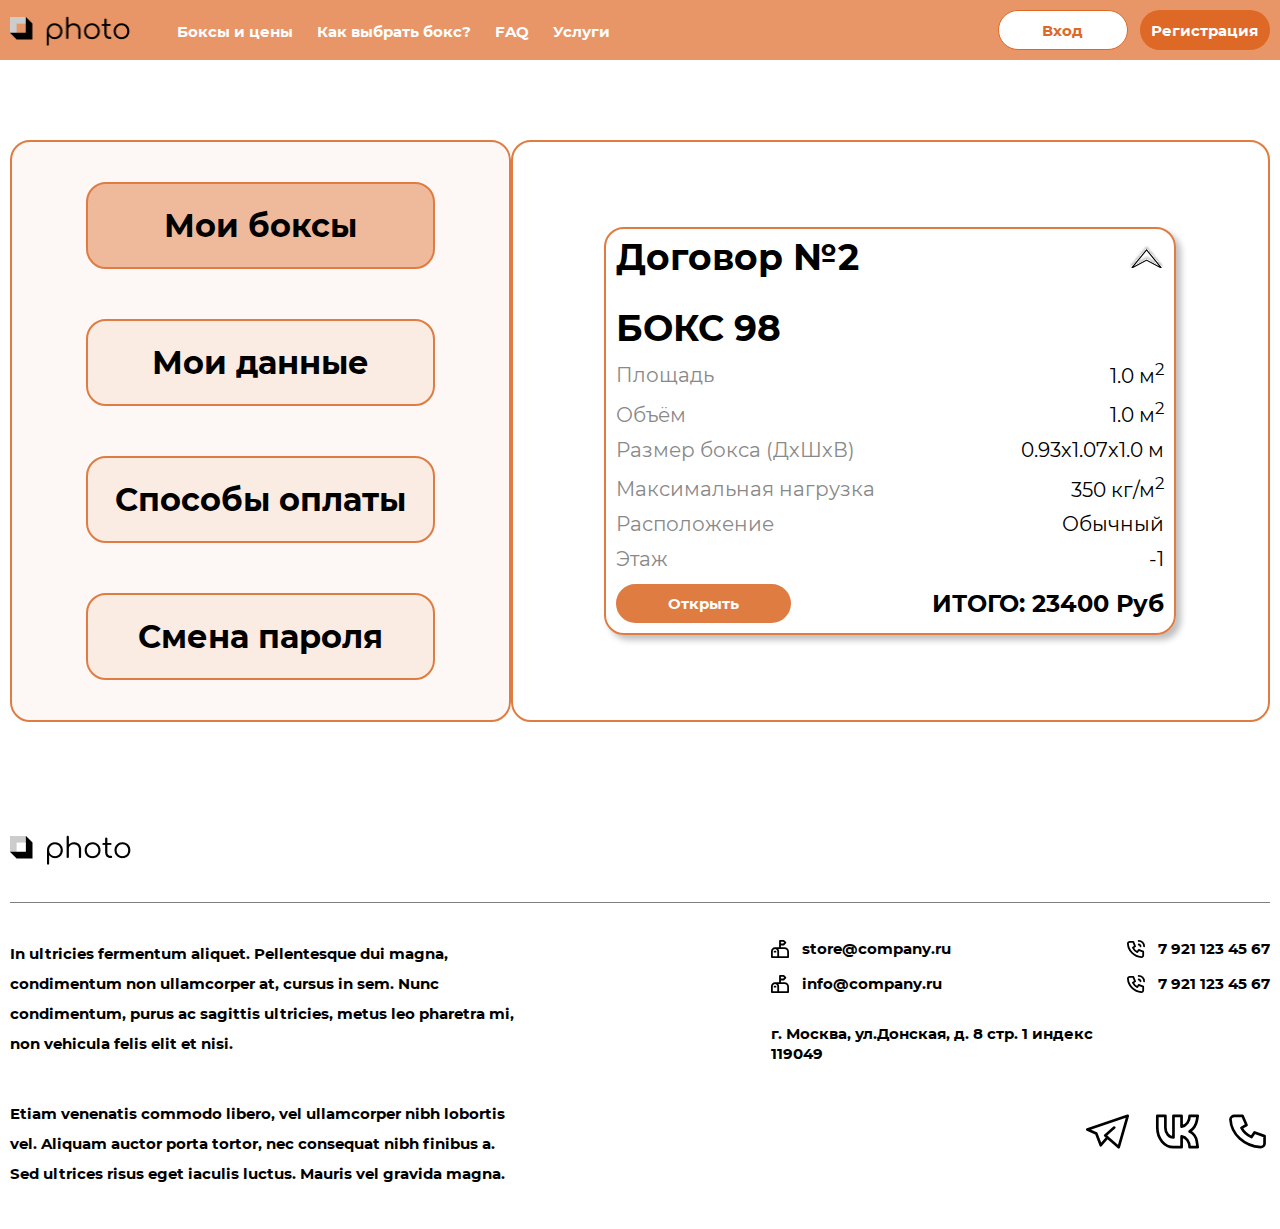
==== commit cd3a7250: "2" ====
--- a/account.html
+++ b/account.html
@@ -1,12 +1,12 @@
 <!DOCTYPE html>
 <html lang="ru">
 <head>
-	<title>Авторизация</title>
+	<title>Профиль</title>
 	<meta charset="UTF-8">
 	<meta name="format-detection" content="telephone=no">
 	<meta name="viewport" content="width=device-width, initial-scale=1.0">
 	<link rel="shortcut icon" href="img/favicon/Gulp.svg">
-	<link rel="stylesheet" href="css/style.min.css?_v=20230828145052">
+	<link rel="stylesheet" href="css/style.min.css?_v=20230828183320">
 </head>
 
 <body>
@@ -45,8 +45,6 @@
           <div class="ak-account__body" data-tabs-init="account-tabs">
             <aside class="ak-account__aside">
               <ul class="ak-account__aside-list">
-                <li class="ak-account__aside-item"><button
-                    class="ak-account__aside-button account-tabs">Главная</button></li>
                 <li class="ak-account__aside-item"><button class="ak-account__aside-button account-tabs">Мои
                     боксы</button></li>
                 <li class="ak-account__aside-item"><button class="ak-account__aside-button account-tabs">Мои
@@ -58,38 +56,128 @@
               </ul>
             </aside>
             <div class="ak-account__content">
-              <div class="ak-account__content-tab account-content"></div>
-              <div class="ak-account__content-tab account-content"></div>
+              <div class="ak-account__content-tab account-content">
+                <div class="ak-account__content-block block-boxes">
+                  <div class="ak-contracts">
+                    <form class="ak-contracts__form _my-accordion">
+                      <div class="ak-contracts__control _my-accordion-controler">
+                        <span class="ak-contracts__title">Договор №2</span>
+                        <div class="ak-contracts__control-button">
+                          <img src="img/svg/arrow-bottom.svg" alt="arrow-bottom">
+                        </div>
+                      </div>
+                      <div class="ak-contracts__content _my-accordion-content">
+                        <div class="ak-contracts__info">
+                          <div class="ak-contracts__info-stoke">
+                            <span class="ak-contracts__info-name">Стоимость:</span>
+                            <span class="ak-contracts__info-date">23400 Руб</span>
+                          </div>
+                          <div class="ak-contracts__info-stoke">
+                            <span class="ak-contracts__info-name">Осталось дней:</span>
+                            <span class="ak-contracts__info-date">152</span>
+                          </div>
+                          <div class="ak-contracts__info-stoke">
+                            <span class="ak-contracts__info-name">Плановая дата окончания:</span>
+                            <span class="ak-contracts__info-date">19.11.2023</span>
+                          </div>
+                        </div>
+                        <div class="ak-contracts__payment">
+                          <span class="ak-contracts__payment-title">Способы оплаты</span>
+                          <div class="ak-contracts__payment-methods">
+                            <div class="ak-contracts__payment-methods-item _active">
+                              <img src="img/maestro.png" alt="visa">
+                              <span>222</span>
+                              <label>
+                                <input type="radio" />
+                              </label>
+                            </div>
+                            <div class="ak-contracts__payment-methods-item">
+                              <img src="img/maestro.png" alt="visa">
+                              <span>233</span>
+                              <label>
+                                <input type="radio" />
+                              </label>
+                            </div>
+                          </div>
+                          <div class="ak-contracts__payment-result">
+                            <span>К оплате</span>
+                            <span class="ak-contracts__payment-price">23400 Руб</span>
+                          </div>
+                        </div>
+                        <div class="ak-contracts__footer">
+                          <button type="submit" class="ak-contracts__button ak-button button-download-contract">Скачать
+                            договор</button>
+                          <button type="submit" class="ak-contracts__button ak-button button-pay">Оплатить</button>
+                        </div>
+                      </div>
+                    </form>
+
+                  </div>
+                  <div class="ak-boxes">
+                    <form class="ak-boxes__form">
+                      <span class="ak-boxes__title">БОКС 98</span>
+                      <div class="ak-boxes__info">
+                        <div class="ak-boxes__row">
+                          <span class="ak-boxes__info-span-name">Площадь</span>
+                          <span class="ak-boxes__info-span-data">1.0 м<sup>2</sup></span>
+                        </div>
+                        <div class="ak-boxes__row">
+                          <span class="ak-boxes__info-span-name">Объём</span>
+                          <span class="ak-boxes__info-span-data">1.0 м<sup>2</sup></span>
+                        </div>
+                        <div class="ak-boxes__row">
+                          <span class="ak-boxes__info-span-name">Размер бокса (ДхШхВ)</span>
+                          <span class="ak-boxes__info-span-data">0.93х1.07х1.0 м</span>
+                        </div>
+                        <div class="ak-boxes__row">
+                          <span class="ak-boxes__info-span-name">Максимальная нагрузка</span>
+                          <span class="ak-boxes__info-span-data">350 кг/м<sup>2</sup></span>
+                        </div>
+                        <div class="ak-boxes__row">
+                          <span class="ak-boxes__info-span-name">Расположение</span>
+                          <span class="ak-boxes__info-span-data">Обычный</span>
+                        </div>
+                        <div class="ak-boxes__row">
+                          <span class="ak-boxes__info-span-name">Этаж</span>
+                          <span class="ak-boxes__info-span-data">-1</span>
+                        </div>
+                      </div>
+                      <div class="ak-boxes__footer">
+                        <botton class="ak-boxes__button ak-button">Открыть</botton>
+                        <span class="ak-boxes__result">ИТОГО: 23400 Руб</span>
+                      </div>
+                    </form>
+                  </div>
+                </div>
+              </div>
               <div class="ak-account__content-tab account-content">
                 <div class="ak-account__content-block block-account" data-tabs-init="account-data-tabs">
                   <form class="ak-account__form form-account-data account-data-content">
                     <h4 class="ak-account__content-title">Основная информация</h4>
                     <div class="account-data">
-                      <div class="ak-account__form-wp-img">
+                      <div class="account-data__wp-img">
                         <label>
-                          <div class="ak-account__form-img-preview">
-                            <svg xmlns="http://www.w3.org/2000/svg" viewBox="0 0 237 237">
-                              <path
-                                d="M2 118.5C2 133.799 5.01336 148.948 10.868 163.083C16.7227 177.217 25.304 190.06 36.1221 200.878C46.9401 211.696 59.7829 220.277 73.9174 226.132C88.0518 231.987 103.201 235 118.5 235C133.799 235 148.948 231.987 163.083 226.132C177.217 220.277 190.06 211.696 200.878 200.878C211.696 190.06 220.277 177.217 226.132 163.083C231.987 148.948 235 133.799 235 118.5C235 103.201 231.987 88.0518 226.132 73.9174C220.277 59.7829 211.696 46.9401 200.878 36.1221C190.06 25.304 177.217 16.7227 163.083 10.868C148.948 5.01336 133.799 2 118.5 2C103.201 2 88.0518 5.01336 73.9174 10.868C59.7829 16.7227 46.9401 25.304 36.1221 36.1221C25.304 46.9401 16.7227 59.7829 10.868 73.9174C5.01336 88.0518 2 103.201 2 118.5Z"
-                                stroke-width="3" stroke-linecap="round" stroke-linejoin="round" />
-                              <path
-                                d="M43.0078 207.156C46.2117 196.493 52.7675 187.146 61.7028 180.503C70.638 173.86 81.4767 170.274 92.6109 170.277H144.389C155.537 170.273 166.389 173.868 175.331 180.527C184.273 187.185 190.826 196.552 194.018 207.234M79.6665 92.6107C79.6665 102.91 83.7578 112.787 91.0405 120.07C98.3232 127.353 108.201 131.444 118.5 131.444C128.799 131.444 138.676 127.353 145.959 120.07C153.242 112.787 157.333 102.91 157.333 92.6107C157.333 82.3114 153.242 72.434 145.959 65.1514C138.676 57.8687 128.799 53.7773 118.5 53.7773C108.201 53.7773 98.3232 57.8687 91.0405 65.1514C83.7578 72.434 79.6665 82.3114 79.6665 92.6107Z"
-                                stroke-width="3" stroke-linecap="round" stroke-linejoin="round" />
-                            </svg>
-                          </div>
+                          <svg xmlns="http://www.w3.org/2000/svg" viewBox="0 0 237 237">
+                            <path
+                              d="M2 118.5C2 133.799 5.01336 148.948 10.868 163.083C16.7227 177.217 25.304 190.06 36.1221 200.878C46.9401 211.696 59.7829 220.277 73.9174 226.132C88.0518 231.987 103.201 235 118.5 235C133.799 235 148.948 231.987 163.083 226.132C177.217 220.277 190.06 211.696 200.878 200.878C211.696 190.06 220.277 177.217 226.132 163.083C231.987 148.948 235 133.799 235 118.5C235 103.201 231.987 88.0518 226.132 73.9174C220.277 59.7829 211.696 46.9401 200.878 36.1221C190.06 25.304 177.217 16.7227 163.083 10.868C148.948 5.01336 133.799 2 118.5 2C103.201 2 88.0518 5.01336 73.9174 10.868C59.7829 16.7227 46.9401 25.304 36.1221 36.1221C25.304 46.9401 16.7227 59.7829 10.868 73.9174C5.01336 88.0518 2 103.201 2 118.5Z"
+                              stroke-width="3" stroke-linecap="round" stroke-linejoin="round" />
+                            <path
+                              d="M43.0078 207.156C46.2117 196.493 52.7675 187.146 61.7028 180.503C70.638 173.86 81.4767 170.274 92.6109 170.277H144.389C155.537 170.273 166.389 173.868 175.331 180.527C184.273 187.185 190.826 196.552 194.018 207.234M79.6665 92.6107C79.6665 102.91 83.7578 112.787 91.0405 120.07C98.3232 127.353 108.201 131.444 118.5 131.444C128.799 131.444 138.676 127.353 145.959 120.07C153.242 112.787 157.333 102.91 157.333 92.6107C157.333 82.3114 153.242 72.434 145.959 65.1514C138.676 57.8687 128.799 53.7773 118.5 53.7773C108.201 53.7773 98.3232 57.8687 91.0405 65.1514C83.7578 72.434 79.6665 82.3114 79.6665 92.6107Z"
+                              stroke-width="3" stroke-linecap="round" stroke-linejoin="round" />
+                          </svg>
                           <span>Загрузить фото</span>
                           <input type="file" name="img" accept="image/*">
                         </label>
                       </div>
-                      <div class="ak-account__form-column">
+                      <div class="account-data__column">
                         <div class="ak-form__wp-input">
-                          <input type="text" class="ak-account__form-input" name="familyname" placeholder="Фамилия">
+                          <input type="text" class="account-data__input" name="familyname" placeholder="Фамилия">
                         </div>
                         <div class="ak-form__wp-input">
-                          <input type="text" class="ak-account__form-input" name="firstname" placeholder="Имя">
+                          <input type="text" class="account-data__input" name="firstname" placeholder="Имя">
                         </div>
                         <div class="ak-form__wp-input">
-                          <input type="text" class="ak-account__form-input" name="patronymic" placeholder="Отчество">
+                          <input type="text" class="account-data__input" name="patronymic" placeholder="Отчество">
                         </div>
                       </div>
                     </div>
@@ -124,7 +212,7 @@
                             d="M27.25 1V8.77778M9.75 1V8.77778M1 16.5556H36M16.3125 24.3333H18.5V30.1667M1 8.77778C1 7.74638 1.46094 6.75723 2.28141 6.02792C3.10188 5.29861 4.21468 4.88889 5.375 4.88889H31.625C32.7853 4.88889 33.8981 5.29861 34.7186 6.02792C35.5391 6.75723 36 7.74638 36 8.77778V32.1111C36 33.1425 35.5391 34.1317 34.7186 34.861C33.8981 35.5903 32.7853 36 31.625 36H5.375C4.21468 36 3.10188 35.5903 2.28141 34.861C1.46094 34.1317 1 33.1425 1 32.1111V8.77778Z"
                             stroke-width="2" stroke-linecap="round" stroke-linejoin="round" />
                         </svg>
-                        <input type="date" name="birthday" placeholder="Дата рождения" class="ak-form__input">
+                        <input type="text" name="birthday" placeholder="Дата рождения" class="ak-form__input">
                         <button type="submit" class="change-data-btn">Изменить</button>
                       </form>
                     </div>
@@ -132,7 +220,7 @@
                   <form class="ak-account__form form-account-passport account-data-content">
                     <h4 class="ak-account__content-title">Паспортные данные</h4>
                     <div class="account-passport">
-                      <div class="account-passport__wp-img">
+                      <div class="account-passport__wp-img" data-da=".ak-account__content-block.block-account, ">
                         <label>
                           <span class="account-passport__img-title">ФОТО ПАСПОРТА</span>
                           <span class="account-passport__img-download">загрузить фото</span>
@@ -143,22 +231,22 @@
                         <div class="account-passport__row">
                           <div class="account-passport__column">
                             <div class="ak-form__wp-input">
-                              <input type="text" class="ak-account__form-input" name="series"
-                                placeholder="Серия паспорта">
+                              <input type="text" class="account-passport__input" name="series"
+                                placeholder="Серия паспорта" inputmode="tel">
                             </div>
                             <div class="ak-form__wp-input">
-                              <input type="text" class="ak-account__form-input" name="issue_date"
-                                placeholder="Дата выдачи">
+                              <input type="text" class="account-passport__input" name="issue_date"
+                                placeholder="Дата выдачи" inputmode="tel">
                             </div>
                           </div>
                           <div class="account-passport__column">
                             <div class="ak-form__wp-input">
-                              <input type="text" class="ak-account__form-input" name="number"
-                                placeholder="Номер паспорта">
+                              <input type="text" class="account-passport__input" name="number"
+                                placeholder="Номер паспорта" inputmode="tel">
                             </div>
                             <div class="ak-form__wp-input">
-                              <input type="text" class="ak-account__form-input" name="subdivision"
-                                placeholder="Код подразделения">
+                              <input type="text" class="account-passport__input" name="subdivision"
+                                placeholder="Код подразделения" inputmode="tel">
                             </div>
                           </div>
                         </div>
@@ -169,7 +257,7 @@
                                 d="M1 36V32.1111C1 30.0483 1.81944 28.07 3.27806 26.6114C4.73667 25.1528 6.71498 24.3333 8.77778 24.3333H16.5556C18.6184 24.3333 20.5967 25.1528 22.0553 26.6114C23.5139 28.07 24.3333 30.0483 24.3333 32.1111V36M26.2778 1.25278C27.9508 1.68114 29.4337 2.65414 30.4926 4.01838C31.5516 5.38262 32.1264 7.0605 32.1264 8.7875C32.1264 10.5145 31.5516 12.1924 30.4926 13.5566C29.4337 14.9209 27.9508 15.8939 26.2778 16.3222M36 36V32.1111C35.9901 30.3945 35.4126 28.7293 34.3575 27.3752C33.3023 26.0211 31.8288 25.0541 30.1667 24.625M4.88889 8.77778C4.88889 10.8406 5.70833 12.8189 7.16695 14.2775C8.62556 15.7361 10.6039 16.5556 12.6667 16.5556C14.7295 16.5556 16.7078 15.7361 18.1664 14.2775C19.625 12.8189 20.4444 10.8406 20.4444 8.77778C20.4444 6.71498 19.625 4.73667 18.1664 3.27806C16.7078 1.81944 14.7295 1 12.6667 1C10.6039 1 8.62556 1.81944 7.16695 3.27806C5.70833 4.73667 4.88889 6.71498 4.88889 8.77778Z"
                                 stroke-width="2" stroke-linecap="round" stroke-linejoin="round" />
                             </svg>
-                            <input type="text" class="ak-account__form-input input-subdivision" name="issued_by"
+                            <input type="text" class="account-passport__input input-subdivision" name="issued_by"
                               placeholder="Кем выдан паспорт">
                           </div>
                         </div>
@@ -349,7 +437,7 @@
       <span>Успешная авторизация!</span>
     </div>
   </div>
-  <script src="js/app.min.js?_v=20230828145052"></script>
+  <script src="js/app.min.js?_v=20230828183320"></script>
 </body>
 
 </html>--- a/css/style.min.css
+++ b/css/style.min.css
@@ -1 +1 @@
-@font-face{font-family:Montserrat;font-display:swap;src:url(../fonts/Montserrat-Black.woff2) format("woff2"),url(../fonts/Montserrat-Black.woff) format("woff");font-weight:900;font-style:normal}@font-face{font-family:Montserrat;font-display:swap;src:url(../fonts/Montserrat-Bold.woff2) format("woff2"),url(../fonts/Montserrat-Bold.woff) format("woff");font-weight:700;font-style:normal}@font-face{font-family:Montserrat;font-display:swap;src:url(../fonts/Montserrat-ExtraBold.woff2) format("woff2"),url(../fonts/Montserrat-ExtraBold.woff) format("woff");font-weight:800;font-style:normal}@font-face{font-family:Montserrat;font-display:swap;src:url(../fonts/Montserrat-ExtraLight.woff2) format("woff2"),url(../fonts/Montserrat-ExtraLight.woff) format("woff");font-weight:200;font-style:normal}@font-face{font-family:Montserrat;font-display:swap;src:url(../fonts/Montserrat-Light.woff2) format("woff2"),url(../fonts/Montserrat-Light.woff) format("woff");font-weight:300;font-style:normal}@font-face{font-family:Montserrat;font-display:swap;src:url(../fonts/Montserrat-Medium.woff2) format("woff2"),url(../fonts/Montserrat-Medium.woff) format("woff");font-weight:500;font-style:normal}@font-face{font-family:Montserrat;font-display:swap;src:url(../fonts/Montserrat-SemiBold.woff2) format("woff2"),url(../fonts/Montserrat-SemiBold.woff) format("woff");font-weight:600;font-style:normal}@font-face{font-family:Montserrat;font-display:swap;src:url(../fonts/Montserrat-Thin.woff2) format("woff2"),url(../fonts/Montserrat-Thin.woff) format("woff");font-weight:100;font-style:normal}@font-face{font-family:Montserrat;font-display:swap;src:url(../fonts/Montserrat-Regular.woff2) format("woff2"),url(../fonts/Montserrat-Regular.woff) format("woff");font-weight:400;font-style:normal}@font-face{font-family:icomoon;src:url(../fonts/iconsfont/icomoon.eot);src:url(../fonts/iconsfont/icomoon.eot) format("embedded-opentype"),url(../fonts/iconsfont/icomoon.ttf) format("truetype"),url(../fonts/iconsfont/icomoon.woff) format("woff"),url(../fonts/iconsfont/icomoon.svg) format("svg");font-weight:400;font-style:normal;font-display:block}[class*=" icon-"],[class^=icon-]{font-family:icomoon!important;speak:never;font-style:normal;font-weight:400;font-variant:normal;text-transform:none;line-height:1;-webkit-font-smoothing:antialiased;-moz-osx-font-smoothing:grayscale}.icon-phone:before{content:"\e900"}.icon-tel:before{content:"\e901"}.icon-telegram:before{content:"\e902"}.icon-vk:before{content:"\e903"}*{padding:0;margin:0;border:0}*,:after,:before{-webkit-box-sizing:border-box;box-sizing:border-box}:active,:focus{outline:0}a:active,a:focus{outline:0}aside,footer,header,nav,section{display:block}body,html{height:100%;min-width:320px}body{line-height:1;font-family:Montserrat,sans-serif;-ms-text-size-adjust:100%;-moz-text-size-adjust:100%;-webkit-text-size-adjust:100%}button,input,textarea{font-family:Montserrat,sans-serif}input::-ms-clear{display:none}button{cursor:pointer;background-color:transparent}button::-moz-focus-inner{padding:0;border:0}a,a:visited{text-decoration:none}a:hover{text-decoration:none}ul li{list-style:none}img{vertical-align:top;pointer-events:none}h1,h2,h3,h4,h5,h6{font-weight:inherit;font-size:inherit}*{-webkit-box-sizing:border-box;box-sizing:border-box}::-webkit-scrollbar{width:8px}::-webkit-scrollbar-track{background-color:#fbf8ec}::-webkit-scrollbar-thumb{background-color:#de6826;border-radius:10px}html._lock{overflow:hidden;position:relative;height:100%}body{color:#000;font-size:20px;font-weight:400}body._lock{overflow:hidden;position:relative;height:100%}.ak-wrapper{width:100%;min-height:100%;overflow:hidden;display:-webkit-box;display:-ms-flexbox;display:flex;-webkit-box-orient:vertical;-webkit-box-direction:normal;-ms-flex-direction:column;flex-direction:column}.ak-container{max-width:1440px;margin:0 auto;padding:0 10px}.ak-page{-webkit-box-flex:1;-ms-flex:1 1 auto;flex:1 1 auto}.ak-section{padding:80px 0}.ak-h1{text-shadow:0 4px 4px rgba(0,0,0,.25);font-size:64px;font-weight:700;line-height:30px}.ak-h2{color:#000;text-shadow:0 4px 4px rgba(0,0,0,.25);font-size:48px;font-weight:700}.ak-button{border-radius:20px;background:#de6826;color:#fff;padding:0 10px;font-weight:700;font-size:15px}.ak-p{color:#000;text-shadow:0 4px 4px rgba(0,0,0,.25);font-size:20px;font-weight:400;line-height:30px}.ak-tabs-list{display:-webkit-box;display:-ms-flexbox;display:flex;-webkit-box-align:center;-ms-flex-align:center;align-items:center;-ms-flex-wrap:wrap;flex-wrap:wrap;gap:10px;padding:15px 30px;border-radius:30px;background-color:#000}.ak-tabs-btn{border-radius:30px;color:#fff;padding:12px 34px;border:1px solid transparent;background-color:transparent;cursor:pointer;-webkit-transition:.2s;-o-transition:.2s;transition:.2s}.ak-tabs-btn._tab-btn-active{background-color:#df7c42}.ak-tabs-btn:hover{border:1px solid #df7c42}._none{display:none}.header{background-color:#e89667}.header__body{height:60px;padding:5px 0;display:-webkit-box;display:-ms-flexbox;display:flex;-webkit-box-align:center;-ms-flex-align:center;align-items:center;-webkit-box-pack:justify;-ms-flex-pack:justify;justify-content:space-between}.header__content{display:-webkit-box;display:-ms-flexbox;display:flex;-webkit-box-align:center;-ms-flex-align:center;align-items:center;-webkit-column-gap:45px;-moz-column-gap:45px;column-gap:45px}.header__logo{display:-webkit-box;display:-ms-flexbox;display:flex;-webkit-box-align:center;-ms-flex-align:center;align-items:center;-webkit-box-pack:center;-ms-flex-pack:center;justify-content:center;width:122px}.header__logo-img{max-width:100%;max-height:100%;-o-object-fit:cover;object-fit:cover}.header__list{display:-webkit-box;display:-ms-flexbox;display:flex;-webkit-box-align:center;-ms-flex-align:center;align-items:center;gap:24px}.header__link{color:#fff;font-size:15px;font-weight:700;position:relative}.header__link::after{content:"";position:absolute;top:100%;left:50%;-webkit-transform:translateX(-50%);-ms-transform:translateX(-50%);transform:translateX(-50%);width:0;height:2px;background-color:#fff;-webkit-transition:.2s;-o-transition:.2s;transition:.2s}.header__link:hover::after{width:100%}.header__wp-buttons{display:-webkit-box;display:-ms-flexbox;display:flex;-webkit-box-align:center;-ms-flex-align:center;align-items:center;-webkit-column-gap:12px;-moz-column-gap:12px;column-gap:12px}.header__wp-buttons a{display:-webkit-box;display:-ms-flexbox;display:flex;text-align:center;-webkit-box-align:center;-ms-flex-align:center;align-items:center;-webkit-box-pack:center;-ms-flex-pack:center;justify-content:center}.header__btn-auth{border:1px solid #de6826;background-color:#fff;width:130px;height:40px;color:#de6826;-webkit-transition:.2s;-o-transition:.2s;transition:.2s}.header__btn-auth:hover{color:#fff;background-color:#de6826}.header__btn-register{width:130px;height:40px;-webkit-transition:.2s;-o-transition:.2s;transition:.2s}.header__btn-register:hover{color:#de6826;background-color:#fff}.ak-header-burger{display:none;position:relative;width:50px;height:50px;cursor:pointer;border-radius:50%;z-index:5;background-color:#fff}.ak-header-burger span{position:absolute;-webkit-transition:all .2s ease 0s;-o-transition:all .2s ease 0s;transition:all .2s ease 0s;width:28px;height:3px;background:#de6826;left:11px}.ak-header-burger span:nth-child(1){top:17px}.ak-header-burger span:nth-child(2){top:23.5px}.ak-header-burger span:nth-child(3){bottom:16.5px}.ak-header-burger._active span{-webkit-transform:scale(0);-ms-transform:scale(0);transform:scale(0)}.ak-header-burger._active span:first-child{top:50%;-webkit-transform:translateY(-50%) rotate(-45deg);-ms-transform:translateY(-50%) rotate(-45deg);transform:translateY(-50%) rotate(-45deg)}.ak-header-burger._active span:last-child{bottom:50%;-webkit-transform:translateY(50%) rotate(45deg);-ms-transform:translateY(50%) rotate(45deg);transform:translateY(50%) rotate(45deg)}.footer{padding:15px 0 40px 0}.footer__wp-logo{width:227px;height:63px;display:-webkit-box;display:-ms-flexbox;display:flex;-webkit-box-align:center;-ms-flex-align:center;align-items:center}.footer__logo{max-width:100%;max-height:100%;-o-object-fit:cover;object-fit:cover}.footer__body{padding-top:36px;margin-top:22px;border-top:1px solid rgba(0,0,0,.5);width:100%;display:-webkit-box;display:-ms-flexbox;display:flex;-webkit-box-align:start;-ms-flex-align:start;align-items:flex-start;-webkit-box-pack:justify;-ms-flex-pack:justify;justify-content:space-between;gap:30px}.footer__wp-text{max-width:40%;display:-webkit-box;display:-ms-flexbox;display:flex;-webkit-box-orient:vertical;-webkit-box-direction:normal;-ms-flex-direction:column;flex-direction:column;-webkit-box-align:start;-ms-flex-align:start;align-items:flex-start;row-gap:40px}.footer__text{font-size:15px;font-weight:700;line-height:30px}.footer__wp-contacts{display:-webkit-box;display:-ms-flexbox;display:flex;-webkit-box-orient:vertical;-webkit-box-direction:normal;-ms-flex-direction:column;flex-direction:column;-webkit-box-align:end;-ms-flex-align:end;align-items:flex-end;row-gap:50px}.footer__contacts{display:-ms-grid;display:grid;-ms-grid-columns:(auto)[2];grid-template-columns:repeat(2,auto);gap:30px}.footer__contacts-block{display:-webkit-box;display:-ms-flexbox;display:flex;-webkit-box-orient:vertical;-webkit-box-direction:normal;-ms-flex-direction:column;flex-direction:column;-webkit-box-align:start;-ms-flex-align:start;align-items:flex-start;row-gap:15px;color:#000;font-size:15px;font-weight:700;max-width:326px}.footer__contacts-block:nth-child(2){-webkit-box-ordinal-group:4;-ms-flex-order:3;order:3}.footer__contacts-block a{display:-webkit-box;display:-ms-flexbox;display:flex;-webkit-box-align:center;-ms-flex-align:center;align-items:center;gap:13px;color:#000;font-size:15px;font-weight:700}.footer__contacts-block a svg{width:18px;height:18px;fill:none}.footer__contacts-block a span{position:relative}.footer__contacts-block a span::after{content:"";position:absolute;top:100%;left:50%;width:0;-webkit-transform:translateX(-50%);-ms-transform:translateX(-50%);transform:translateX(-50%);height:1px;background-color:#000;-webkit-transition:.2s;-o-transition:.2s;transition:.2s}.footer__contacts-block a:hover span::after{width:100%}.footer__contacts-block span{line-height:20px}.footer__socialNetwork{display:-webkit-box;display:-ms-flexbox;display:flex;-webkit-box-align:center;-ms-flex-align:center;align-items:center;gap:25px}.footer__socialNetwork-link svg{width:45px;height:35px;fill:none;stroke:#000;-webkit-transition:.1s;-o-transition:.1s;transition:.1s}.footer__socialNetwork-link:nth-child(1):hover svg{stroke:#37aeed}.footer__socialNetwork-link:nth-child(2):hover svg{stroke:#577da8}.footer__socialNetwork-link:nth-child(3):hover svg{stroke:#de6826}.ak-authorization__container{display:-webkit-box;display:-ms-flexbox;display:flex;-webkit-box-align:center;-ms-flex-align:center;align-items:center;-webkit-box-pack:center;-ms-flex-pack:center;justify-content:center;height:100%}.ak-authorization__wrapper{padding-top:40px;width:100%;display:-webkit-box;display:-ms-flexbox;display:flex;-webkit-box-orient:vertical;-webkit-box-direction:normal;-ms-flex-direction:column;flex-direction:column;-webkit-box-align:center;-ms-flex-align:center;align-items:center;row-gap:40px}.ak-authorization__navigate{display:-webkit-box;display:-ms-flexbox;display:flex;-webkit-box-orient:vertical;-webkit-box-direction:normal;-ms-flex-direction:column;flex-direction:column;-webkit-box-align:center;-ms-flex-align:center;align-items:center;row-gap:40px}.ak-authorization__logo{width:142px;height:37px;margin:0 auto;display:-webkit-box;display:-ms-flexbox;display:flex;-webkit-box-align:center;-ms-flex-align:center;align-items:center;-webkit-box-pack:center;-ms-flex-pack:center;justify-content:center}.ak-authorization__logo img{max-width:100%;max-height:100%;-o-object-fit:cover;object-fit:cover}.ak-authorization__list{background-color:#000;border-radius:18px;display:-webkit-box;display:-ms-flexbox;display:flex;-webkit-box-align:center;-ms-flex-align:center;align-items:center;gap:15px;padding:15px;-webkit-box-pack:justify;-ms-flex-pack:justify;justify-content:space-between}.ak-authorization__li{display:-webkit-inline-box;display:-ms-inline-flexbox;display:inline-flex}.ak-authorization__link{color:#fff;text-align:center;font-weight:700;font-size:17px;padding:12px 50px;background-color:#000}.ak-authorization__link._active{font-size:20px;background-color:#df7c42}.ak-authorization__body{max-width:948px;border-radius:20px;border:2px solid #df7c42;background:rgba(255,255,255,.63);-webkit-box-shadow:5px 5px 6px 0 rgba(0,0,0,.25);box-shadow:5px 5px 6px 0 rgba(0,0,0,.25);padding:60px 140px 75px 140px;display:-webkit-box;display:-ms-flexbox;display:flex;-webkit-box-align:center;-ms-flex-align:center;align-items:center;-webkit-box-pack:center;-ms-flex-pack:center;justify-content:center}.ak-form{display:-webkit-box;display:-ms-flexbox;display:flex;-webkit-box-orient:vertical;-webkit-box-direction:normal;-ms-flex-direction:column;flex-direction:column;-webkit-box-align:center;-ms-flex-align:center;align-items:center;row-gap:28px;width:669px}.ak-form__wp-input{position:relative;width:100%}.ak-form__wp-input svg{position:absolute;left:35px;width:35px;height:35px;top:50%;-webkit-transform:translateY(-50%);-ms-transform:translateY(-50%);transform:translateY(-50%);stroke:#000;fill:none;-webkit-transition:.2s;-o-transition:.2s;transition:.2s}.ak-form__wp-input .change-data-btn{position:absolute;right:8px;top:8px;color:#fff;font-size:12px;font-weight:700;padding:4px 9px;border-radius:90px;background-color:#df7c42;border:1px solid #df7c42;-webkit-transition:.2s;-o-transition:.2s;transition:.2s}.ak-form__wp-input .change-data-btn:hover{background-color:transparent;color:#df7c42}.ak-form__input{width:100%;border-radius:20px;border:2px solid #000;background:rgba(255,255,255,.63);-webkit-box-shadow:5px 5px 6px 0 rgba(0,0,0,.25);box-shadow:5px 5px 6px 0 rgba(0,0,0,.25);padding:30px 20px 30px 90px;font-size:20px;font-weight:400;-webkit-transition:.2s;-o-transition:.2s;transition:.2s}.ak-form__input::-webkit-input-placeholder{color:rgba(0,0,0,.8)}.ak-form__input::-moz-placeholder{color:rgba(0,0,0,.8)}.ak-form__input:-ms-input-placeholder{color:rgba(0,0,0,.8)}.ak-form__input::-ms-input-placeholder{color:rgba(0,0,0,.8)}.ak-form__input::placeholder{color:rgba(0,0,0,.8)}.ak-form__info{font-size:17px;font-weight:700;display:-webkit-box;display:-ms-flexbox;display:flex;-webkit-box-align:center;-ms-flex-align:center;align-items:center;gap:5px}.ak-form__info span{color:#000}.ak-form__info a{color:#df7c42;font-weight:700;font-size:17px;position:relative;white-space:nowrap}.ak-form__info a::after{content:"";position:absolute;top:100%;left:50%;-webkit-transform:translateX(-50%);-ms-transform:translateX(-50%);transform:translateX(-50%);width:100%;height:1px;background-color:#df7c42;-webkit-transition:.2s;-o-transition:.2s;transition:.2s}.ak-form__info a:hover::after{width:0}.ak-form__wp-button{display:-webkit-box;display:-ms-flexbox;display:flex;-webkit-box-orient:vertical;-webkit-box-direction:normal;-ms-flex-direction:column;flex-direction:column;-webkit-box-align:center;-ms-flex-align:center;align-items:center;margin-top:28px}.ak-form__wp-button a{position:relative;margin-top:7px;font-weight:700;font-size:17px;color:#df7c42}.ak-form__wp-button a::after{content:"";position:absolute;top:100%;left:50%;-webkit-transform:translateX(-50%);-ms-transform:translateX(-50%);transform:translateX(-50%);width:100%;height:1px;background-color:#df7c42;-webkit-transition:.2s;-o-transition:.2s;transition:.2s}.ak-form__wp-button a:hover::after{width:0}.ak-form__wp-checkbox{display:-webkit-box;display:-ms-flexbox;display:flex;-webkit-box-align:center;-ms-flex-align:center;align-items:center;-webkit-box-pack:center;-ms-flex-pack:center;justify-content:center;margin-bottom:15px}.ak-form__wp-checkbox span{font-size:17px;font-weight:700;margin-left:15px}.ak-form__wp-checkbox span a{text-decoration:underline}.ak-form__wp-checkbox span a::after{display:none}.ak-form__wp-checkbox span a:hover{text-decoration:none}.ak-form__wp-checkbox input{display:none;opacity:0;visibility:hidden}.ak-form__wp-checkbox input:checked+.ak-form__checkbox-label::before{-webkit-transform:scale(1);-ms-transform:scale(1);transform:scale(1)}.ak-form__checkbox-label{-webkit-box-flex:0;-ms-flex:0 0 30px;flex:0 0 30px;width:30px;height:30px;border-radius:10px;border:2px solid #000;padding:2px;cursor:pointer;position:relative}.ak-form__checkbox-label::before{content:"";position:absolute;top:2px;left:2px;right:2px;bottom:2px;border-radius:6px;background-color:#df7c42;-webkit-transition:.2s;-o-transition:.2s;transition:.2s;-webkit-transform:scale(0);-ms-transform:scale(0);transform:scale(0)}.ak-form__button{padding:12px 88px;font-size:20px;border:2px solid #df7c42;background-color:#df7c42;-webkit-transition:.2s;-o-transition:.2s;transition:.2s}.ak-form__button:hover{background-color:#fff;color:#df7c42}.successfully{display:-webkit-box;display:-ms-flexbox;display:flex;-webkit-box-align:center;-ms-flex-align:center;align-items:center;-webkit-box-pack:center;-ms-flex-pack:center;justify-content:center;position:fixed;left:0;top:0;width:100%;height:100%;background-color:rgba(0,0,0,.4);opacity:0;visibility:hidden;-webkit-transition:.1s;-o-transition:.1s;transition:.1s}.successfully__content{background-color:#fff;padding:60px 130px;border-radius:20px;border:3px solid #df7c42;-webkit-transform:scale(0);-ms-transform:scale(0);transform:scale(0);-webkit-transition:.2s ease-in-out;-o-transition:.2s ease-in-out;transition:.2s ease-in-out}.successfully__content span{color:#df7c42;text-align:center;font-size:32px;font-weight:700}.successfully._success{opacity:1;visibility:visible}.successfully._success .successfully__content{-webkit-transform:scale(1);-ms-transform:scale(1);transform:scale(1)}.ak-about__body{display:-webkit-box;display:-ms-flexbox;display:flex;-webkit-column-gap:40px;-moz-column-gap:40px;column-gap:40px}.ak-about__content{-webkit-box-flex:0;-ms-flex:0 1 40%;flex:0 1 40%}.ak-about__wp-text{display:-webkit-box;display:-ms-flexbox;display:flex;-webkit-box-align:start;-ms-flex-align:start;align-items:flex-start;-webkit-box-orient:vertical;-webkit-box-direction:normal;-ms-flex-direction:column;flex-direction:column;row-gap:40px;margin-top:30px}.ak-about__wp-img{display:inline;max-width:789px;max-height:790px;-webkit-box-flex:0;-ms-flex:0 1 789px;flex:0 1 789px;position:relative;display:-webkit-box;display:-ms-flexbox;display:flex;-webkit-box-align:start;-ms-flex-align:start;align-items:flex-start;-webkit-box-pack:center;-ms-flex-pack:center;justify-content:center}.ak-about__img{position:absolute;z-index:1}.ak-about__img:nth-child(1){left:1.0025062657%;top:9.5238095238%;width:35.0877192982%}.ak-about__img:nth-child(2){width:46.2406015038%;right:1.0025062657%;top:.8771929825%}.ak-about__img:nth-child(3){width:37.343358396%;z-index:2;top:46.365914787%;left:30.2005012531%}.ak-about__img-bg{max-width:100%;max-height:100%;-o-object-fit:cover;object-fit:cover}.ak-advantages{background:#f5f5f5}.ak-advantages__title{text-align:center}.ak-advantages__body{display:-webkit-box;display:-ms-flexbox;display:flex;-webkit-box-align:start;-ms-flex-align:start;align-items:flex-start;gap:30px;margin-top:50px}.ak-advantages__content{-webkit-box-flex:0;-ms-flex:0 1 60%;flex:0 1 60%}.ak-advantages__list{display:-webkit-box;display:-ms-flexbox;display:flex;-webkit-box-orient:vertical;-webkit-box-direction:normal;-ms-flex-direction:column;flex-direction:column;-webkit-box-align:start;-ms-flex-align:start;align-items:flex-start;row-gap:15px}.ak-advantages__item{border-radius:40px;padding:25px 9px}.ak-advantages__item._active{border:2px solid #df7c42;background:#f1ddd1}.ak-advantages__item-title{color:#000;text-shadow:0 4px 4px rgba(0,0,0,.25);font-size:32px;font-weight:700}.ak-advantages__item-text{color:#000;text-shadow:0 4px 4px rgba(0,0,0,.25);font-size:20px;font-weight:400;line-height:30px;margin-top:10px;max-width:800px}.ak-advantages__wp-img{-webkit-box-flex:0;-ms-flex:0 1 40%;flex:0 1 40%;display:-webkit-box;display:-ms-flexbox;display:flex;-webkit-box-align:center;-ms-flex-align:center;align-items:center;-webkit-box-pack:center;-ms-flex-pack:center;justify-content:center;border-radius:40px;border:3px solid #df7c42;overflow:hidden}.ak-advantages__img{max-width:100%;max-height:100%;-o-object-fit:cover;object-fit:cover}.ak-questions{padding:40px 0;position:relative}.ak-questions::before{content:"";position:absolute;background:-webkit-gradient(linear,left top,left bottom,from(rgba(223,124,66,.6)),to(rgba(255,120,44,0)));background:-o-linear-gradient(top,rgba(223,124,66,.6) 0,rgba(255,120,44,0) 100%);background:linear-gradient(180deg,rgba(223,124,66,.6) 0,rgba(255,120,44,0) 100%);left:0;top:0;width:100%;height:300px;z-index:-1}.ak-questions__body{display:-webkit-box;display:-ms-flexbox;display:flex;-webkit-box-orient:vertical;-webkit-box-direction:normal;-ms-flex-direction:column;flex-direction:column;-webkit-box-align:center;-ms-flex-align:center;align-items:center;row-gap:65px}.ak-questions__title{text-align:center}.ak-questions__tab:hover{border:1px solid #df7c42}.ak-questions__tab-content{display:none;-webkit-box-orient:vertical;-webkit-box-direction:normal;-ms-flex-direction:column;flex-direction:column;-webkit-box-align:center;-ms-flex-align:center;align-items:center;row-gap:16px}.ak-questions__tab-content._tab-content-active{display:-webkit-box;display:-ms-flexbox;display:flex}.ak-questions__accordion{padding:10px 20px 10px 45px;border-top:2px solid #000;border-bottom:2px solid #000}.ak-questions__accordion._open .ak-questions__accordion-title{padding:5px 20px;border:2px solid #000;background:rgba(223,124,66,.3)}.ak-questions__accordion._open .ak-questions__accordion-title span{margin-left:25px}.ak-questions__accordion._open .ak-questions__accordion-title img{width:50px}.ak-questions__accordion._open .ak-questions__accordion-button{background-color:#000}.ak-questions__accordion._open .ak-questions__accordion-button::after{width:14px}.ak-questions__accordion._open .ak-questions__accordion-button::before{height:0}.ak-questions__accordion._open .ak-questions__accordion-content{padding:25px 40px 0 0;opacity:1}.ak-questions__accordion._open .ak-questions__accordion-text{opacity:1;visibility:visible}.ak-questions__accordion-control{display:-webkit-box;display:-ms-flexbox;display:flex;-webkit-box-align:center;-ms-flex-align:center;align-items:center;-webkit-box-pack:justify;-ms-flex-pack:justify;justify-content:space-between;-webkit-column-gap:15px;-moz-column-gap:15px;column-gap:15px}.ak-questions__accordion-title{font-size:24px;font-weight:700;line-height:25px;border-radius:20px;border:2px solid transparent;-webkit-transition:.2s;-o-transition:.2s;transition:.2s;display:-webkit-box;display:-ms-flexbox;display:flex;-webkit-box-align:center;-ms-flex-align:center;align-items:center}.ak-questions__accordion-title span{-webkit-transition:.2s;-o-transition:.2s;transition:.2s}.ak-questions__accordion-title img{width:0;-webkit-transition:.2s;-o-transition:.2s;transition:.2s}.ak-questions__accordion-button{background-color:rgba(255,120,44,.8980392157);-webkit-box-flex:0;-ms-flex:0 0 45px;flex:0 0 45px;width:45px;height:45px;border-radius:50%;position:relative;-webkit-transition:.2s;-o-transition:.2s;transition:.2s}.ak-questions__accordion-button::after,.ak-questions__accordion-button::before{content:"";position:absolute;background-color:#fff;left:50%;top:50%;-webkit-transform:translate(-50%,-50%);-ms-transform:translate(-50%,-50%);transform:translate(-50%,-50%);-webkit-transition:.2s;-o-transition:.2s;transition:.2s}.ak-questions__accordion-button::after{width:20px;height:5px}.ak-questions__accordion-button::before{height:20px;width:5px}.ak-questions__accordion-content{padding:0 40px 0 0;display:-webkit-box;display:-ms-flexbox;display:flex;-webkit-box-align:start;-ms-flex-align:start;align-items:flex-start;-webkit-box-pack:end;-ms-flex-pack:end;justify-content:flex-end;overflow:hidden;max-height:0;opacity:0;will-change:max-height;-webkit-transition:all .2s;-o-transition:all .2s;transition:all .2s;-webkit-box-sizing:content-box;box-sizing:content-box}.ak-questions__accordion-text{text-align:right;padding:15px;border-radius:20px;border:2px solid #000;background:rgba(223,124,66,.3);width:70%;opacity:0;visibility:hidden;-webkit-transition:.2s;-o-transition:.2s;transition:.2s}.ak-servicesIntro{padding:50px 0}.ak-servicesIntro__title{text-align:center;font-size:64px}.ak-servicesIntro__body{margin-top:40px;background:-webkit-gradient(linear,left top,left bottom,from(rgba(223,124,66,.6)),to(rgba(255,120,44,0)));background:-o-linear-gradient(top,rgba(223,124,66,.6) 0,rgba(255,120,44,0) 100%);background:linear-gradient(180deg,rgba(223,124,66,.6) 0,rgba(255,120,44,0) 100%)}.ak-servicesIntro__content{padding-top:40px;display:-webkit-box;display:-ms-flexbox;display:flex;-webkit-box-align:start;-ms-flex-align:start;align-items:flex-start;-webkit-box-pack:justify;-ms-flex-pack:justify;justify-content:space-between;position:relative}.ak-servicesIntro__wp-text{max-width:60%;position:relative}.ak-servicesIntro__wp-text svg{position:absolute;top:100%;left:50%;-webkit-transform:translate(-50%,100%);-ms-transform:translate(-50%,100%);transform:translate(-50%,100%);width:32px;fill:none;stroke:#000;cursor:pointer;opacity:0;visibility:hidden;-webkit-transition:.2s;-o-transition:.2s;transition:.2s}.ak-servicesIntro__wp-text svg._vis{-webkit-transform:rotate(180deg);-ms-transform:rotate(180deg);transform:rotate(180deg)}.ak-servicesIntro__img{width:32.8873239437%;-webkit-transform:translateY(-20%);-ms-transform:translateY(-20%);transform:translateY(-20%)}.ak-services__body{display:-webkit-box;display:-ms-flexbox;display:flex;-webkit-box-align:center;-ms-flex-align:center;align-items:center;-webkit-box-orient:vertical;-webkit-box-direction:normal;-ms-flex-direction:column;flex-direction:column;row-gap:50px}.ak-services__tabs-content{display:-webkit-box;display:-ms-flexbox;display:flex;-webkit-box-align:center;-ms-flex-align:center;align-items:center;-webkit-box-pack:center;-ms-flex-pack:center;justify-content:center;-ms-flex-wrap:wrap;flex-wrap:wrap;gap:90px;display:none}.ak-services__tabs-content._tab-content-active{display:-webkit-box;display:-ms-flexbox;display:flex}.ak-services__item{width:350px;height:272px;border-radius:20px;border:2px solid #000;background:rgba(223,124,66,.3);-webkit-box-shadow:5px 5px 6px 0 rgba(0,0,0,.25);box-shadow:5px 5px 6px 0 rgba(0,0,0,.25);padding:40px;position:relative}.ak-services__item span{font-size:24px;font-weight:600;line-height:35px;position:relative;z-index:1}.ak-services__item img{position:absolute;right:0;bottom:0;-webkit-transform:translate(20%,10%);-ms-transform:translate(20%,10%);transform:translate(20%,10%);z-index:0;-o-object-fit:contain;object-fit:contain}.ak-account__body{display:-webkit-box;display:-ms-flexbox;display:flex}.ak-account__aside{-webkit-box-flex:0;-ms-flex:0 1 42.2535211268%;flex:0 1 42.2535211268%;border-radius:20px;border:2px solid #df7c42;background:rgba(223,124,66,.05)}.ak-account__aside-list{display:-webkit-box;display:-ms-flexbox;display:flex;-webkit-box-orient:vertical;-webkit-box-direction:normal;-ms-flex-direction:column;flex-direction:column;-webkit-box-align:center;-ms-flex-align:center;align-items:center;row-gap:50px;padding:40px 0}.ak-account__aside-item{width:70.3333333333%}.ak-account__aside-button{border-radius:20px;border:2px solid #df7c42;background:rgba(223,124,66,.1);font-size:32px;font-weight:700;min-width:100%;height:87px;-webkit-transition:.2s;-o-transition:.2s;transition:.2s}.ak-account__aside-button:hover{color:#df7c42}.ak-account__aside-button._tab-btn-active{background:rgba(223,124,66,.5);color:#000}.ak-account__content{-webkit-box-flex:0;-ms-flex:0 1 64.0277777778%;flex:0 1 64.0277777778%;border-radius:20px;border:2px solid #df7c42;background:rgba(255,255,255,.63)}.ak-account__content-tab{display:none;width:100%;height:100%;-webkit-box-align:center;-ms-flex-align:center;align-items:center;-webkit-box-pack:center;-ms-flex-pack:center;justify-content:center;padding:40px 20px}.ak-account__content-tab._tab-content-active{display:-webkit-box;display:-ms-flexbox;display:flex}.ak-account__content-block{border-radius:20px;border:2px solid #df7c42;background:rgba(255,255,255,.63);-webkit-box-shadow:5px 5px 6px 0 rgba(0,0,0,.25);box-shadow:5px 5px 6px 0 rgba(0,0,0,.25)}.ak-account__content-block.block-password-change{width:73.3188720174%;padding:35px 45px 20px 45px}.ak-account__content-block.block-payment-methods{display:-webkit-box;display:-ms-flexbox;display:flex;-webkit-box-orient:vertical;-webkit-box-direction:normal;-ms-flex-direction:column;flex-direction:column;row-gap:80px;border:none;-webkit-box-shadow:none;box-shadow:none}.ak-account__content-block.block-account{display:-webkit-box;display:-ms-flexbox;display:flex;-webkit-box-orient:vertical;-webkit-box-direction:normal;-ms-flex-direction:column;flex-direction:column;-webkit-box-align:center;-ms-flex-align:center;align-items:center;row-gap:60px;border:none;-webkit-box-shadow:none;box-shadow:none;width:100%;height:100%}.ak-account__content-option{padding:25px 10px;border-radius:20px;border:2px solid #df7c42;background:rgba(255,255,255,.63);-webkit-box-shadow:5px 5px 6px 0 rgba(0,0,0,.25);box-shadow:5px 5px 6px 0 rgba(0,0,0,.25);display:-webkit-box;display:-ms-flexbox;display:flex;-webkit-box-orient:vertical;-webkit-box-direction:normal;-ms-flex-direction:column;flex-direction:column;-webkit-box-align:start;-ms-flex-align:start;align-items:flex-start;row-gap:30px;width:80%;margin:0 auto}.ak-account__content-option span:nth-child(1){font-size:36px;font-weight:700}.ak-account__content-option span:nth-child(2){font-size:32px;font-weight:600}.ak-account__content-option p{font-size:24px;font-weight:500;line-height:30px}.ak-account__content-title{text-align:center;font-size:36px;font-weight:700}.ak-account__form{margin-top:28px}.ak-account__form.form-password-change{width:100%;display:-webkit-box;display:-ms-flexbox;display:flex;-webkit-box-orient:vertical;-webkit-box-direction:normal;-ms-flex-direction:column;flex-direction:column;-webkit-box-align:center;-ms-flex-align:center;align-items:center;row-gap:20px}.ak-account__form.form-account-data{border-radius:20px;border:2px solid #df7c42;background:rgba(255,255,255,.63);-webkit-box-shadow:5px 5px 6px 0 rgba(0,0,0,.25);box-shadow:5px 5px 6px 0 rgba(0,0,0,.25);padding:30px 60px 40px 15px;width:80%}.ak-account__form.form-account-data .account-data{display:-webkit-box;display:-ms-flexbox;display:flex;-webkit-box-align:center;-ms-flex-align:center;align-items:center;margin-top:30px;gap:60px}.ak-account__form.account-data-content{display:none}.ak-account__form._tab-content-active{display:block}.ak-account__form.form-account-contacts{padding:30px 50px;border-radius:20px;border:2px solid #df7c42;background:rgba(255,255,255,.63);-webkit-box-shadow:5px 5px 6px 0 rgba(0,0,0,.25);box-shadow:5px 5px 6px 0 rgba(0,0,0,.25)}.ak-account__form.form-account-contacts .form-account-contacts__column{margin-top:40px;display:-webkit-box;display:-ms-flexbox;display:flex;-webkit-box-orient:vertical;-webkit-box-direction:normal;-ms-flex-direction:column;flex-direction:column;-webkit-box-align:center;-ms-flex-align:center;align-items:center;row-gap:30px}.ak-account__form.form-account-passport{width:90%;padding:15px 20px 25px 20px;border-radius:20px;border:2px solid #df7c42;background:rgba(255,255,255,.63);-webkit-box-shadow:5px 5px 6px 0 rgba(0,0,0,.25);box-shadow:5px 5px 6px 0 rgba(0,0,0,.25)}.ak-account__form.form-account-passport .account-passport{display:-webkit-box;display:-ms-flexbox;display:flex;-webkit-box-align:start;-ms-flex-align:start;align-items:flex-start;-webkit-box-pack:justify;-ms-flex-pack:justify;justify-content:space-between;margin-top:20px;gap:30px}.ak-account__form.form-account-passport .account-passport__wp-img{-webkit-box-flex:0;-ms-flex:0 0 187px;flex:0 0 187px;width:187px;height:245px;overflow:hidden}.ak-account__form.form-account-passport .account-passport__wp-img label{width:100%;height:100%;position:relative;display:-webkit-box;display:-ms-flexbox;display:flex;-webkit-box-align:center;-ms-flex-align:center;align-items:center;-webkit-box-pack:center;-ms-flex-pack:center;justify-content:center;padding:10px 20px;background-color:rgba(0,0,0,.25);cursor:pointer}.ak-account__form.form-account-passport .account-passport__wp-img label input{display:none}.ak-account__form.form-account-passport .account-passport__wp-img label::before{content:"";position:absolute;width:100%;height:100%;left:0;top:0;background-color:rgba(0,0,0,.25);opacity:0;visibility:hidden;-webkit-transition:.2s;-o-transition:.2s;transition:.2s}.ak-account__form.form-account-passport .account-passport__wp-img label:hover::before{opacity:1;visibility:visible}.ak-account__form.form-account-passport .account-passport__wp-img label:hover .account-passport__img-download{-webkit-transform:translate(-50%,-50%) scale(1);-ms-transform:translate(-50%,-50%) scale(1);transform:translate(-50%,-50%) scale(1);opacity:1;visibility:visible}.ak-account__form.form-account-passport .account-passport__img-title{text-align:center;text-transform:uppercase;font-size:24px;font-weight:700;line-height:30px}.ak-account__form.form-account-passport .account-passport__img-download{position:absolute;font-size:14px;left:50%;top:50%;-webkit-transform:translate(-50%,-50%);-ms-transform:translate(-50%,-50%);transform:translate(-50%,-50%);z-index:1;white-space:nowrap;visibility:hidden;-webkit-transform:scale(0);-ms-transform:scale(0);transform:scale(0);-webkit-transition:.2s;-o-transition:.2s;transition:.2s;font-weight:700;color:#fff}.ak-account__form.form-account-passport .account-passport__block{-webkit-box-flex:0;-ms-flex:0 1 100%;flex:0 1 100%;display:-webkit-box;display:-ms-flexbox;display:flex;-webkit-box-orient:vertical;-webkit-box-direction:normal;-ms-flex-direction:column;flex-direction:column;-webkit-box-align:center;-ms-flex-align:center;align-items:center;row-gap:30px}.ak-account__form.form-account-passport .account-passport__row{width:100%;display:-webkit-box;display:-ms-flexbox;display:flex;-webkit-box-align:center;-ms-flex-align:center;align-items:center;gap:30px}.ak-account__form.form-account-passport .account-passport__column{display:-webkit-box;display:-ms-flexbox;display:flex;-webkit-box-orient:vertical;-webkit-box-direction:normal;-ms-flex-direction:column;flex-direction:column;-webkit-box-align:center;-ms-flex-align:center;align-items:center;row-gap:20px;width:100%}.ak-account__form.form-account-passport .account-passport .ak-account__form-input{padding:20px 15px;font-size:16px;color:#000}.ak-account__form.form-account-passport .account-passport .ak-account__form-input::-webkit-input-placeholder{color:rgba(0,0,0,.8)}.ak-account__form.form-account-passport .account-passport .ak-account__form-input::-moz-placeholder{color:rgba(0,0,0,.8)}.ak-account__form.form-account-passport .account-passport .ak-account__form-input:-ms-input-placeholder{color:rgba(0,0,0,.8)}.ak-account__form.form-account-passport .account-passport .ak-account__form-input::-ms-input-placeholder{color:rgba(0,0,0,.8)}.ak-account__form.form-account-passport .account-passport .ak-account__form-input::placeholder{color:rgba(0,0,0,.8)}.ak-account__form.form-account-passport .account-passport .wp-input-subdivision svg{left:25px}.ak-account__form.form-account-passport .account-passport .input-subdivision{padding:20px 15px 20px 70px}.ak-account__form-wp-img{width:38.8333333333%;height:62.4664879357%;border-radius:50%;overflow:hidden}.ak-account__form-wp-img label{cursor:pointer;position:relative;width:100%;height:100%}.ak-account__form-wp-img label::before{content:"";position:absolute;left:0;top:0;width:100%;height:100%;background-color:rgba(0,0,0,.25);opacity:0;visibility:hidden;-webkit-transition:.2s;-o-transition:.2s;transition:.2s}.ak-account__form-wp-img label:hover span,.ak-account__form-wp-img label:hover::before{opacity:1;visibility:visible}.ak-account__form-wp-img span{font-size:14px;position:absolute;left:50%;top:50%;white-space:nowrap;-webkit-transform:translate(-50%,-50%);-ms-transform:translate(-50%,-50%);transform:translate(-50%,-50%);z-index:1;font-weight:700;opacity:0;visibility:hidden;-webkit-transition:.2s;-o-transition:.2s;transition:.2s}.ak-account__form-wp-img input{display:none}.ak-account__form-img-preview{display:-webkit-box;display:-ms-flexbox;display:flex;-webkit-box-align:center;-ms-flex-align:center;align-items:center;-webkit-box-pack:center;-ms-flex-pack:center;justify-content:center}.ak-account__form-img-preview svg{fill:none;stroke:#000;width:100%;height:100%}.ak-account__form-img-preview img{max-width:100%;max-height:100%;-o-object-fit:cover;object-fit:cover}.ak-account__form-column{width:51.5%;display:-webkit-box;display:-ms-flexbox;display:flex;-webkit-box-align:center;-ms-flex-align:center;align-items:center;-webkit-box-orient:vertical;-webkit-box-direction:normal;-ms-flex-direction:column;flex-direction:column;row-gap:25px}.ak-account__form-input{border-radius:20px;border:2px solid #000;background:rgba(255,255,255,.63);-webkit-box-shadow:5px 5px 6px 0 rgba(0,0,0,.25);box-shadow:5px 5px 6px 0 rgba(0,0,0,.25);font-size:20px;font-weight:400;padding:30px 15px;width:100%}.ak-account__form-input::-webkit-input-placeholder{color:rgba(0,0,0,.8)}.ak-account__form-input::-moz-placeholder{color:rgba(0,0,0,.8)}.ak-account__form-input:-ms-input-placeholder{color:rgba(0,0,0,.8)}.ak-account__form-input::-ms-input-placeholder{color:rgba(0,0,0,.8)}.ak-account__form-input::placeholder{color:rgba(0,0,0,.8)}.ak-account__form-button{padding:15px;font-size:24px;font-weight:700;border:2px solid #df7c42;background-color:#df7c42;-webkit-transition:.2s;-o-transition:.2s;transition:.2s}.ak-account__form-button:hover{background-color:transparent;color:#df7c42}.ak-account__content-list-tabs{display:-webkit-box;display:-ms-flexbox;display:flex;-webkit-box-align:center;-ms-flex-align:center;align-items:center;gap:10px}.ak-account__content-list-tabs button._none{display:none}@media (max-width:1455px){.ak-container{max-width:1279.98px}}@media (max-width:1279.98px){.ak-container{max-width:991.98px}.ak-about__content{-webkit-box-flex:1;-ms-flex:1 1 100%;flex:1 1 100%}.ak-about__wp-img{display:none}.ak-questions__tabs-list{-webkit-box-orient:vertical;-webkit-box-direction:normal;-ms-flex-direction:column;flex-direction:column}.ak-account__aside-item{width:85%}.ak-account__aside-button{font-size:24px}.ak-account__content-block.block-password-change{width:95%}.ak-account__content-option{width:95%}.ak-account__form.form-account-data .account-data{-webkit-box-orient:vertical;-webkit-box-direction:normal;-ms-flex-direction:column;flex-direction:column;gap:20px}}@media (max-width:991.98px){.ak-container{max-width:767.98px}.ak-h1{font-size:48px}.header__navigate{position:absolute;left:0;top:0;width:100%;background-color:#e89667;padding:80px 20px 20px 20px;z-index:4;-webkit-transform:translateY(-100%);-ms-transform:translateY(-100%);transform:translateY(-100%);-webkit-transition:-webkit-transform .2s ease-out;transition:-webkit-transform .2s ease-out;-o-transition:transform .2s ease-out;transition:transform .2s ease-out;transition:transform .2s ease-out,-webkit-transform .2s ease-out}.header__navigate._active{-webkit-transform:translateY(0);-ms-transform:translateY(0);transform:translateY(0)}.header__list{-webkit-box-orient:vertical;-webkit-box-direction:normal;-ms-flex-direction:column;flex-direction:column}.header__link{font-size:20px}.ak-header-burger{display:block}.footer__wp-text{max-width:100%}.footer__contacts{-ms-grid-columns:(auto)[1];grid-template-columns:repeat(1,auto)}.ak-authorization__body{max-width:none;width:100%;padding:60px 20px 75px 20px}.ak-form{max-width:none;width:100%}.ak-advantages__body{-webkit-box-orient:vertical;-webkit-box-direction:reverse;-ms-flex-direction:column-reverse;flex-direction:column-reverse;-webkit-box-align:center;-ms-flex-align:center;align-items:center}.ak-advantages__content{-webkit-box-flex:1;-ms-flex:1 1 100%;flex:1 1 100%}.ak-questions__tab{text-align:center}.ak-questions__accordion-text{width:100%;font-size:18px}.ak-servicesIntro__img{-webkit-transform:translateY(30%);-ms-transform:translateY(30%);transform:translateY(30%)}.ak-services__tabs-list{-webkit-box-orient:vertical;-webkit-box-direction:normal;-ms-flex-direction:column;flex-direction:column}.ak-services__tab{text-align:center}.ak-services__tabs-content._tab-content-active{display:-ms-grid;display:grid;-ms-grid-columns:(1fr)[2];grid-template-columns:repeat(2,1fr);gap:50px}.ak-services__item{height:242px}.ak-services__item img{width:60%}.ak-account__content-block.block-password-change{padding:35px 15px 20px 15px}.ak-account__content-option{row-gap:15px}.ak-account__content-option span:nth-child(1){font-size:30px}.ak-account__content-option span:nth-child(2){font-size:26px}.ak-account__content-option p{font-size:18px}.ak-account .ak-form__wp-input svg{left:15px;width:30px;height:30px}.ak-account .ak-form__input{padding:30px 10px 30px 55px;font-size:18px}}@media (max-width:767.98px){.ak-container{max-width:none}.ak-section{padding:20px 0}.ak-h2{font-size:32px}.footer__body{-webkit-box-orient:vertical;-webkit-box-direction:normal;-ms-flex-direction:column;flex-direction:column}.footer__wp-contacts{-webkit-box-align:start;-ms-flex-align:start;align-items:flex-start}.ak-authorization__link{padding:12px 21px}.ak-form__info{-webkit-box-orient:vertical;-webkit-box-direction:normal;-ms-flex-direction:column;flex-direction:column;text-align:center}.ak-about__wp-text{row-gap:30px}.ak-advantages__item{padding:15px 9px}.ak-advantages__item-title{font-size:20px}.ak-advantages__item-text{font-size:16px;line-height:25px}.ak-questions__accordion._open .ak-questions__accordion-title span{margin-left:10px}.ak-questions__accordion._open .ak-questions__accordion-title img{width:35px}.ak-questions__accordion._open .ak-questions__accordion-title{padding:5px 10px}.ak-questions__accordion._open .ak-questions__accordion-content{padding:10px 10px 0 0}.ak-questions__accordion-title{font-size:20px}.ak-questions__accordion-text{font-size:16px;line-height:20px;padding:10px}.ak-servicesIntro__wp-text svg{opacity:1;visibility:visible}.ak-servicesIntro__text{display:-webkit-box;-webkit-line-clamp:5;-webkit-box-orient:vertical;overflow:hidden}.ak-servicesIntro__text._vis{display:inline-block;overflow:auto}.ak-servicesIntro__img{-webkit-transform:translateY(0);-ms-transform:translateY(0);transform:translateY(0)}.ak-services__tabs-content._tab-content-active{-ms-grid-columns:(1fr)[1];grid-template-columns:repeat(1,1fr)}.ak-account__body{-webkit-box-orient:vertical;-webkit-box-direction:normal;-ms-flex-direction:column;flex-direction:column;-webkit-box-align:center;-ms-flex-align:center;align-items:center}.ak-account__aside{-webkit-box-flex:1;-ms-flex:1 1 100%;flex:1 1 100%;width:70%;background:0 0;border:none}.ak-account__aside-list{row-gap:20px}.ak-account__aside-button{height:57px}.ak-account__content{-webkit-box-flex:1;-ms-flex:1 1 100%;flex:1 1 100%;width:100%;background:0 0;border:none}.ak-account__content-tab{padding:0}.ak-account__content-block.block-payment-methods{row-gap:40px}}@media (max-width:479.98px){.ak-h1{font-size:32px}.ak-h1{font-size:24px}.ak-h2{font-size:24px}.header__navigate{display:-webkit-box;display:-ms-flexbox;display:flex;-webkit-box-orient:vertical;-webkit-box-direction:normal;-ms-flex-direction:column;flex-direction:column;-webkit-box-align:center;-ms-flex-align:center;align-items:center;row-gap:30px}.header__wp-buttons{-webkit-box-pack:center;-ms-flex-pack:center;justify-content:center}.ak-form__button{padding:13px}.ak-questions__body{row-gap:30px}.ak-questions__tabs-list{padding:15px}.ak-questions__accordion{padding:10px}.ak-questions__accordion-title{font-size:18px}.ak-questions__accordion-button{-webkit-box-flex:0;-ms-flex:0 0 35px;flex:0 0 35px;width:35px;height:35px}.ak-servicesIntro__wp-text{max-width:100%}.ak-servicesIntro__img{display:none}.ak-services__tabs-list{padding:15px}.ak-services__tab{font-size:17px}.ak-services__item{height:182px;width:100%}.ak-services__item img{max-width:50%;max-height:70%}.ak-account__aside{width:100%}.ak-account__aside-list{row-gap:10px;padding:20px 0}.ak-account__aside-item{width:100%}.ak-account__aside-button{height:36px}.ak-account__content-block.block-payment-methods{row-gap:20px}.ak-account__content-option{row-gap:10px}.ak-account__content-option span:nth-child(1){font-size:24px}.ak-account__content-option span:nth-child(2){font-size:20px}.ak-account__content-option p{font-size:16px;line-height:25px}.ak-account__content-title{font-size:28px}}@media (max-width:389.98px){.ak-authorization__list{padding:15px 10px;gap:0}.ak-authorization__link{font-size:14px}.ak-authorization__link._active{font-size:15px}.ak-form__wp-input svg{left:15px;width:30px;height:30px}.ak-form__input{padding:30px 10px 30px 55px;font-size:18px}.ak-form__info a{font-size:14px}.ak-form__wp-checkbox span{font-size:15px}.ak-form__wp-checkbox a{font-size:15px}.ak-account .ak-form__input::-webkit-input-placeholder{font-size:14px}.ak-account .ak-form__input::-moz-placeholder{font-size:14px}.ak-account .ak-form__input:-ms-input-placeholder{font-size:14px}.ak-account .ak-form__input::-ms-input-placeholder{font-size:14px}.ak-account .ak-form__input::placeholder{font-size:14px}}+@font-face{font-family:Montserrat;font-display:swap;src:url(../fonts/Montserrat-Black.woff2) format("woff2"),url(../fonts/Montserrat-Black.woff) format("woff");font-weight:900;font-style:normal}@font-face{font-family:Montserrat;font-display:swap;src:url(../fonts/Montserrat-Bold.woff2) format("woff2"),url(../fonts/Montserrat-Bold.woff) format("woff");font-weight:700;font-style:normal}@font-face{font-family:Montserrat;font-display:swap;src:url(../fonts/Montserrat-ExtraBold.woff2) format("woff2"),url(../fonts/Montserrat-ExtraBold.woff) format("woff");font-weight:800;font-style:normal}@font-face{font-family:Montserrat;font-display:swap;src:url(../fonts/Montserrat-ExtraLight.woff2) format("woff2"),url(../fonts/Montserrat-ExtraLight.woff) format("woff");font-weight:200;font-style:normal}@font-face{font-family:Montserrat;font-display:swap;src:url(../fonts/Montserrat-Light.woff2) format("woff2"),url(../fonts/Montserrat-Light.woff) format("woff");font-weight:300;font-style:normal}@font-face{font-family:Montserrat;font-display:swap;src:url(../fonts/Montserrat-Medium.woff2) format("woff2"),url(../fonts/Montserrat-Medium.woff) format("woff");font-weight:500;font-style:normal}@font-face{font-family:Montserrat;font-display:swap;src:url(../fonts/Montserrat-SemiBold.woff2) format("woff2"),url(../fonts/Montserrat-SemiBold.woff) format("woff");font-weight:600;font-style:normal}@font-face{font-family:Montserrat;font-display:swap;src:url(../fonts/Montserrat-Thin.woff2) format("woff2"),url(../fonts/Montserrat-Thin.woff) format("woff");font-weight:100;font-style:normal}@font-face{font-family:Montserrat;font-display:swap;src:url(../fonts/Montserrat-Regular.woff2) format("woff2"),url(../fonts/Montserrat-Regular.woff) format("woff");font-weight:400;font-style:normal}@font-face{font-family:icomoon;src:url(../fonts/iconsfont/icomoon.eot);src:url(../fonts/iconsfont/icomoon.eot) format("embedded-opentype"),url(../fonts/iconsfont/icomoon.ttf) format("truetype"),url(../fonts/iconsfont/icomoon.woff) format("woff"),url(../fonts/iconsfont/icomoon.svg) format("svg");font-weight:400;font-style:normal;font-display:block}[class*=" icon-"],[class^=icon-]{font-family:icomoon!important;speak:never;font-style:normal;font-weight:400;font-variant:normal;text-transform:none;line-height:1;-webkit-font-smoothing:antialiased;-moz-osx-font-smoothing:grayscale}.icon-phone:before{content:"\e900"}.icon-tel:before{content:"\e901"}.icon-telegram:before{content:"\e902"}.icon-vk:before{content:"\e903"}*{padding:0;margin:0;border:0}*,:after,:before{-webkit-box-sizing:border-box;box-sizing:border-box}:active,:focus{outline:0}a:active,a:focus{outline:0}aside,footer,header,nav,section{display:block}body,html{height:100%;min-width:320px}body{line-height:1;font-family:Montserrat,sans-serif;-ms-text-size-adjust:100%;-moz-text-size-adjust:100%;-webkit-text-size-adjust:100%}button,input,textarea{font-family:Montserrat,sans-serif}input::-ms-clear{display:none}button{cursor:pointer;background-color:transparent}button::-moz-focus-inner{padding:0;border:0}a,a:visited{text-decoration:none}a:hover{text-decoration:none}ul li{list-style:none}img{vertical-align:top;pointer-events:none}h1,h2,h3,h4,h5,h6{font-weight:inherit;font-size:inherit}*{-webkit-box-sizing:border-box;box-sizing:border-box}::-webkit-scrollbar{width:8px}::-webkit-scrollbar-track{background-color:#fbf8ec}::-webkit-scrollbar-thumb{background-color:#de6826;border-radius:10px}html._lock{overflow:hidden;position:relative;height:100%}body{color:#000;font-size:20px;font-weight:400}body._lock{overflow:hidden;position:relative;height:100%}.ak-wrapper{width:100%;min-height:100%;overflow:hidden;display:-webkit-box;display:-ms-flexbox;display:flex;-webkit-box-orient:vertical;-webkit-box-direction:normal;-ms-flex-direction:column;flex-direction:column}.ak-container{max-width:1440px;margin:0 auto;padding:0 10px}.ak-page{-webkit-box-flex:1;-ms-flex:1 1 auto;flex:1 1 auto}.ak-section{padding:80px 0}.ak-h1{text-shadow:0 4px 4px rgba(0,0,0,.25);font-size:64px;font-weight:700;line-height:30px}.ak-h2{color:#000;text-shadow:0 4px 4px rgba(0,0,0,.25);font-size:48px;font-weight:700}.ak-button{border-radius:20px;background:#de6826;color:#fff;padding:0 10px;font-weight:700;font-size:15px}.ak-p{color:#000;text-shadow:0 4px 4px rgba(0,0,0,.25);font-size:20px;font-weight:400;line-height:30px}.ak-tabs-list{display:-webkit-box;display:-ms-flexbox;display:flex;-webkit-box-align:center;-ms-flex-align:center;align-items:center;-ms-flex-wrap:wrap;flex-wrap:wrap;gap:10px;padding:15px 30px;border-radius:30px;background-color:#000}.ak-tabs-btn{border-radius:30px;color:#fff;padding:12px 34px;border:1px solid transparent;background-color:transparent;cursor:pointer;-webkit-transition:.2s;-o-transition:.2s;transition:.2s}.ak-tabs-btn._tab-btn-active{background-color:#df7c42}.ak-tabs-btn:hover{border:1px solid #df7c42}._none{display:none}.header{background-color:#e89667}.header__body{height:60px;padding:5px 0;display:-webkit-box;display:-ms-flexbox;display:flex;-webkit-box-align:center;-ms-flex-align:center;align-items:center;-webkit-box-pack:justify;-ms-flex-pack:justify;justify-content:space-between}.header__content{display:-webkit-box;display:-ms-flexbox;display:flex;-webkit-box-align:center;-ms-flex-align:center;align-items:center;-webkit-column-gap:45px;-moz-column-gap:45px;column-gap:45px}.header__logo{display:-webkit-box;display:-ms-flexbox;display:flex;-webkit-box-align:center;-ms-flex-align:center;align-items:center;-webkit-box-pack:center;-ms-flex-pack:center;justify-content:center;width:122px}.header__logo-img{max-width:100%;max-height:100%;-o-object-fit:cover;object-fit:cover}.header__list{display:-webkit-box;display:-ms-flexbox;display:flex;-webkit-box-align:center;-ms-flex-align:center;align-items:center;gap:24px}.header__link{color:#fff;font-size:15px;font-weight:700;position:relative}.header__link::after{content:"";position:absolute;top:100%;left:50%;-webkit-transform:translateX(-50%);-ms-transform:translateX(-50%);transform:translateX(-50%);width:0;height:2px;background-color:#fff;-webkit-transition:.2s;-o-transition:.2s;transition:.2s}.header__link:hover::after{width:100%}.header__wp-buttons{display:-webkit-box;display:-ms-flexbox;display:flex;-webkit-box-align:center;-ms-flex-align:center;align-items:center;-webkit-column-gap:12px;-moz-column-gap:12px;column-gap:12px}.header__wp-buttons a{display:-webkit-box;display:-ms-flexbox;display:flex;text-align:center;-webkit-box-align:center;-ms-flex-align:center;align-items:center;-webkit-box-pack:center;-ms-flex-pack:center;justify-content:center}.header__btn-auth{border:1px solid #de6826;background-color:#fff;width:130px;height:40px;color:#de6826;-webkit-transition:.2s;-o-transition:.2s;transition:.2s}.header__btn-auth:hover{color:#fff;background-color:#de6826}.header__btn-register{width:130px;height:40px;-webkit-transition:.2s;-o-transition:.2s;transition:.2s}.header__btn-register:hover{color:#de6826;background-color:#fff}.ak-header-burger{display:none;position:relative;width:50px;height:50px;cursor:pointer;border-radius:50%;z-index:5;background-color:#fff}.ak-header-burger span{position:absolute;-webkit-transition:all .2s ease 0s;-o-transition:all .2s ease 0s;transition:all .2s ease 0s;width:28px;height:3px;background:#de6826;left:11px}.ak-header-burger span:nth-child(1){top:17px}.ak-header-burger span:nth-child(2){top:23.5px}.ak-header-burger span:nth-child(3){bottom:16.5px}.ak-header-burger._active span{-webkit-transform:scale(0);-ms-transform:scale(0);transform:scale(0)}.ak-header-burger._active span:first-child{top:50%;-webkit-transform:translateY(-50%) rotate(-45deg);-ms-transform:translateY(-50%) rotate(-45deg);transform:translateY(-50%) rotate(-45deg)}.ak-header-burger._active span:last-child{bottom:50%;-webkit-transform:translateY(50%) rotate(45deg);-ms-transform:translateY(50%) rotate(45deg);transform:translateY(50%) rotate(45deg)}.footer{padding:15px 0 40px 0}.footer__wp-logo{width:227px;height:63px;display:-webkit-box;display:-ms-flexbox;display:flex;-webkit-box-align:center;-ms-flex-align:center;align-items:center}.footer__logo{max-width:100%;max-height:100%;-o-object-fit:cover;object-fit:cover}.footer__body{padding-top:36px;margin-top:22px;border-top:1px solid rgba(0,0,0,.5);width:100%;display:-webkit-box;display:-ms-flexbox;display:flex;-webkit-box-align:start;-ms-flex-align:start;align-items:flex-start;-webkit-box-pack:justify;-ms-flex-pack:justify;justify-content:space-between;gap:30px}.footer__wp-text{max-width:40%;display:-webkit-box;display:-ms-flexbox;display:flex;-webkit-box-orient:vertical;-webkit-box-direction:normal;-ms-flex-direction:column;flex-direction:column;-webkit-box-align:start;-ms-flex-align:start;align-items:flex-start;row-gap:40px}.footer__text{font-size:15px;font-weight:700;line-height:30px}.footer__wp-contacts{display:-webkit-box;display:-ms-flexbox;display:flex;-webkit-box-orient:vertical;-webkit-box-direction:normal;-ms-flex-direction:column;flex-direction:column;-webkit-box-align:end;-ms-flex-align:end;align-items:flex-end;row-gap:50px}.footer__contacts{display:-ms-grid;display:grid;-ms-grid-columns:(auto)[2];grid-template-columns:repeat(2,auto);gap:30px}.footer__contacts-block{display:-webkit-box;display:-ms-flexbox;display:flex;-webkit-box-orient:vertical;-webkit-box-direction:normal;-ms-flex-direction:column;flex-direction:column;-webkit-box-align:start;-ms-flex-align:start;align-items:flex-start;row-gap:15px;color:#000;font-size:15px;font-weight:700;max-width:326px}.footer__contacts-block:nth-child(2){-webkit-box-ordinal-group:4;-ms-flex-order:3;order:3}.footer__contacts-block a{display:-webkit-box;display:-ms-flexbox;display:flex;-webkit-box-align:center;-ms-flex-align:center;align-items:center;gap:13px;color:#000;font-size:15px;font-weight:700}.footer__contacts-block a svg{width:18px;height:18px;fill:none}.footer__contacts-block a span{position:relative}.footer__contacts-block a span::after{content:"";position:absolute;top:100%;left:50%;width:0;-webkit-transform:translateX(-50%);-ms-transform:translateX(-50%);transform:translateX(-50%);height:1px;background-color:#000;-webkit-transition:.2s;-o-transition:.2s;transition:.2s}.footer__contacts-block a:hover span::after{width:100%}.footer__contacts-block span{line-height:20px}.footer__socialNetwork{display:-webkit-box;display:-ms-flexbox;display:flex;-webkit-box-align:center;-ms-flex-align:center;align-items:center;gap:25px}.footer__socialNetwork-link svg{width:45px;height:35px;fill:none;stroke:#000;-webkit-transition:.1s;-o-transition:.1s;transition:.1s}.footer__socialNetwork-link:nth-child(1):hover svg{stroke:#37aeed}.footer__socialNetwork-link:nth-child(2):hover svg{stroke:#577da8}.footer__socialNetwork-link:nth-child(3):hover svg{stroke:#de6826}.ak-authorization__container{display:-webkit-box;display:-ms-flexbox;display:flex;-webkit-box-align:center;-ms-flex-align:center;align-items:center;-webkit-box-pack:center;-ms-flex-pack:center;justify-content:center;height:100%}.ak-authorization__wrapper{padding-top:40px;width:100%;display:-webkit-box;display:-ms-flexbox;display:flex;-webkit-box-orient:vertical;-webkit-box-direction:normal;-ms-flex-direction:column;flex-direction:column;-webkit-box-align:center;-ms-flex-align:center;align-items:center;row-gap:40px}.ak-authorization__navigate{display:-webkit-box;display:-ms-flexbox;display:flex;-webkit-box-orient:vertical;-webkit-box-direction:normal;-ms-flex-direction:column;flex-direction:column;-webkit-box-align:center;-ms-flex-align:center;align-items:center;row-gap:40px}.ak-authorization__logo{width:142px;height:37px;margin:0 auto;display:-webkit-box;display:-ms-flexbox;display:flex;-webkit-box-align:center;-ms-flex-align:center;align-items:center;-webkit-box-pack:center;-ms-flex-pack:center;justify-content:center}.ak-authorization__logo img{max-width:100%;max-height:100%;-o-object-fit:cover;object-fit:cover}.ak-authorization__list{background-color:#000;border-radius:18px;display:-webkit-box;display:-ms-flexbox;display:flex;-webkit-box-align:center;-ms-flex-align:center;align-items:center;gap:15px;padding:15px;-webkit-box-pack:justify;-ms-flex-pack:justify;justify-content:space-between}.ak-authorization__li{display:-webkit-inline-box;display:-ms-inline-flexbox;display:inline-flex}.ak-authorization__link{color:#fff;text-align:center;font-weight:700;font-size:17px;padding:12px 50px;background-color:#000}.ak-authorization__link._active{font-size:20px;background-color:#df7c42}.ak-authorization__body{max-width:948px;border-radius:20px;border:2px solid #df7c42;background:rgba(255,255,255,.63);-webkit-box-shadow:5px 5px 6px 0 rgba(0,0,0,.25);box-shadow:5px 5px 6px 0 rgba(0,0,0,.25);padding:60px 140px 75px 140px;display:-webkit-box;display:-ms-flexbox;display:flex;-webkit-box-align:center;-ms-flex-align:center;align-items:center;-webkit-box-pack:center;-ms-flex-pack:center;justify-content:center}.ak-form{display:-webkit-box;display:-ms-flexbox;display:flex;-webkit-box-orient:vertical;-webkit-box-direction:normal;-ms-flex-direction:column;flex-direction:column;-webkit-box-align:center;-ms-flex-align:center;align-items:center;row-gap:28px;width:669px}.ak-form__wp-input{position:relative;width:100%}.ak-form__wp-input svg{position:absolute;left:35px;width:35px;height:35px;top:50%;-webkit-transform:translateY(-50%);-ms-transform:translateY(-50%);transform:translateY(-50%);stroke:#000;fill:none;-webkit-transition:.2s;-o-transition:.2s;transition:.2s}.ak-form__wp-input .change-data-btn{position:absolute;right:8px;top:8px;color:#fff;font-size:12px;font-weight:700;padding:4px 9px;border-radius:90px;background-color:#df7c42;border:1px solid #df7c42;-webkit-transition:.2s;-o-transition:.2s;transition:.2s}.ak-form__wp-input .change-data-btn:hover{background-color:transparent;color:#df7c42}.ak-form__input{min-width:100%;border-radius:20px;border:2px solid #000;background:rgba(255,255,255,.63);-webkit-box-shadow:5px 5px 6px 0 rgba(0,0,0,.25);box-shadow:5px 5px 6px 0 rgba(0,0,0,.25);padding:30px 20px 30px 90px;font-size:20px;font-weight:400;-webkit-transition:.2s;-o-transition:.2s;transition:.2s}.ak-form__input::-webkit-input-placeholder{color:rgba(0,0,0,.8)}.ak-form__input::-moz-placeholder{color:rgba(0,0,0,.8)}.ak-form__input:-ms-input-placeholder{color:rgba(0,0,0,.8)}.ak-form__input::-ms-input-placeholder{color:rgba(0,0,0,.8)}.ak-form__input::placeholder{color:rgba(0,0,0,.8)}.ak-form__info{font-size:17px;font-weight:700;display:-webkit-box;display:-ms-flexbox;display:flex;-webkit-box-align:center;-ms-flex-align:center;align-items:center;gap:5px}.ak-form__info span{color:#000}.ak-form__info a{color:#df7c42;font-weight:700;font-size:17px;position:relative;white-space:nowrap}.ak-form__info a::after{content:"";position:absolute;top:100%;left:50%;-webkit-transform:translateX(-50%);-ms-transform:translateX(-50%);transform:translateX(-50%);width:100%;height:1px;background-color:#df7c42;-webkit-transition:.2s;-o-transition:.2s;transition:.2s}.ak-form__info a:hover::after{width:0}.ak-form__wp-button{display:-webkit-box;display:-ms-flexbox;display:flex;-webkit-box-orient:vertical;-webkit-box-direction:normal;-ms-flex-direction:column;flex-direction:column;-webkit-box-align:center;-ms-flex-align:center;align-items:center;margin-top:28px}.ak-form__wp-button a{position:relative;margin-top:7px;font-weight:700;font-size:17px;color:#df7c42}.ak-form__wp-button a::after{content:"";position:absolute;top:100%;left:50%;-webkit-transform:translateX(-50%);-ms-transform:translateX(-50%);transform:translateX(-50%);width:100%;height:1px;background-color:#df7c42;-webkit-transition:.2s;-o-transition:.2s;transition:.2s}.ak-form__wp-button a:hover::after{width:0}.ak-form__wp-checkbox{display:-webkit-box;display:-ms-flexbox;display:flex;-webkit-box-align:center;-ms-flex-align:center;align-items:center;-webkit-box-pack:center;-ms-flex-pack:center;justify-content:center;margin-bottom:15px}.ak-form__wp-checkbox span{font-size:17px;font-weight:700;margin-left:15px}.ak-form__wp-checkbox span a{text-decoration:underline}.ak-form__wp-checkbox span a::after{display:none}.ak-form__wp-checkbox span a:hover{text-decoration:none}.ak-form__wp-checkbox input{display:none;opacity:0;visibility:hidden}.ak-form__wp-checkbox input:checked+.ak-form__checkbox-label::before{-webkit-transform:scale(1);-ms-transform:scale(1);transform:scale(1)}.ak-form__checkbox-label{-webkit-box-flex:0;-ms-flex:0 0 30px;flex:0 0 30px;width:30px;height:30px;border-radius:10px;border:2px solid #000;padding:2px;cursor:pointer;position:relative}.ak-form__checkbox-label::before{content:"";position:absolute;top:2px;left:2px;right:2px;bottom:2px;border-radius:6px;background-color:#df7c42;-webkit-transition:.2s;-o-transition:.2s;transition:.2s;-webkit-transform:scale(0);-ms-transform:scale(0);transform:scale(0)}.ak-form__button{padding:12px 88px;font-size:20px;border:2px solid #df7c42;background-color:#df7c42;-webkit-transition:.2s;-o-transition:.2s;transition:.2s}.ak-form__button:hover{background-color:#fff;color:#df7c42}.successfully{display:-webkit-box;display:-ms-flexbox;display:flex;-webkit-box-align:center;-ms-flex-align:center;align-items:center;-webkit-box-pack:center;-ms-flex-pack:center;justify-content:center;position:fixed;left:0;top:0;width:100%;height:100%;background-color:rgba(0,0,0,.4);opacity:0;visibility:hidden;-webkit-transition:.1s;-o-transition:.1s;transition:.1s}.successfully__content{background-color:#fff;padding:60px 130px;border-radius:20px;border:3px solid #df7c42;-webkit-transform:scale(0);-ms-transform:scale(0);transform:scale(0);-webkit-transition:.2s ease-in-out;-o-transition:.2s ease-in-out;transition:.2s ease-in-out}.successfully__content span{color:#df7c42;text-align:center;font-size:32px;font-weight:700}.successfully._success{opacity:1;visibility:visible}.successfully._success .successfully__content{-webkit-transform:scale(1);-ms-transform:scale(1);transform:scale(1)}._my-accordion{overflow:hidden}._my-accordion._open ._my-accordion-content{opacity:1}._my-accordion-content{-webkit-box-sizing:content-box;box-sizing:content-box;max-height:0;opacity:0;will-change:max-height}.ak-about__body{display:-webkit-box;display:-ms-flexbox;display:flex;-webkit-column-gap:40px;-moz-column-gap:40px;column-gap:40px}.ak-about__content{-webkit-box-flex:0;-ms-flex:0 1 40%;flex:0 1 40%}.ak-about__wp-text{display:-webkit-box;display:-ms-flexbox;display:flex;-webkit-box-align:start;-ms-flex-align:start;align-items:flex-start;-webkit-box-orient:vertical;-webkit-box-direction:normal;-ms-flex-direction:column;flex-direction:column;row-gap:40px;margin-top:30px}.ak-about__wp-img{display:inline;max-width:789px;max-height:790px;-webkit-box-flex:0;-ms-flex:0 1 789px;flex:0 1 789px;position:relative;display:-webkit-box;display:-ms-flexbox;display:flex;-webkit-box-align:start;-ms-flex-align:start;align-items:flex-start;-webkit-box-pack:center;-ms-flex-pack:center;justify-content:center}.ak-about__img{position:absolute;z-index:1}.ak-about__img:nth-child(1){left:1.0025062657%;top:9.5238095238%;width:35.0877192982%}.ak-about__img:nth-child(2){width:46.2406015038%;right:1.0025062657%;top:.8771929825%}.ak-about__img:nth-child(3){width:37.343358396%;z-index:2;top:46.365914787%;left:30.2005012531%}.ak-about__img-bg{max-width:100%;max-height:100%;-o-object-fit:cover;object-fit:cover}.ak-advantages{background:#f5f5f5}.ak-advantages__title{text-align:center}.ak-advantages__body{display:-webkit-box;display:-ms-flexbox;display:flex;-webkit-box-align:start;-ms-flex-align:start;align-items:flex-start;gap:30px;margin-top:50px}.ak-advantages__content{-webkit-box-flex:0;-ms-flex:0 1 60%;flex:0 1 60%}.ak-advantages__list{display:-webkit-box;display:-ms-flexbox;display:flex;-webkit-box-orient:vertical;-webkit-box-direction:normal;-ms-flex-direction:column;flex-direction:column;-webkit-box-align:start;-ms-flex-align:start;align-items:flex-start;row-gap:15px}.ak-advantages__item{border-radius:40px;padding:25px 9px}.ak-advantages__item._active{border:2px solid #df7c42;background:#f1ddd1}.ak-advantages__item-title{text-shadow:0 4px 4px rgba(0,0,0,.25);font-size:32px;font-weight:700}.ak-advantages__item-text{text-shadow:0 4px 4px rgba(0,0,0,.25);font-size:20px;font-weight:400;line-height:30px;margin-top:10px;max-width:800px}.ak-advantages__wp-img{-webkit-box-flex:0;-ms-flex:0 1 40%;flex:0 1 40%;display:-webkit-box;display:-ms-flexbox;display:flex;-webkit-box-align:center;-ms-flex-align:center;align-items:center;-webkit-box-pack:center;-ms-flex-pack:center;justify-content:center;border-radius:40px;border:3px solid #df7c42;overflow:hidden}.ak-advantages__img{max-width:100%;max-height:100%;-o-object-fit:cover;object-fit:cover}.ak-questions{padding:40px 0;position:relative}.ak-questions::before{content:"";position:absolute;background:-webkit-gradient(linear,left top,left bottom,from(rgba(223,124,66,.6)),to(rgba(255,120,44,0)));background:-o-linear-gradient(top,rgba(223,124,66,.6) 0,rgba(255,120,44,0) 100%);background:linear-gradient(180deg,rgba(223,124,66,.6) 0,rgba(255,120,44,0) 100%);left:0;top:0;width:100%;height:300px;z-index:-1}.ak-questions__body{display:-webkit-box;display:-ms-flexbox;display:flex;-webkit-box-orient:vertical;-webkit-box-direction:normal;-ms-flex-direction:column;flex-direction:column;-webkit-box-align:center;-ms-flex-align:center;align-items:center;row-gap:65px}.ak-questions__title{text-align:center}.ak-questions__tab:hover{border:1px solid #df7c42}.ak-questions__tab-content{display:none;-webkit-box-orient:vertical;-webkit-box-direction:normal;-ms-flex-direction:column;flex-direction:column;-webkit-box-align:center;-ms-flex-align:center;align-items:center;row-gap:16px}.ak-questions__tab-content._tab-content-active{display:-webkit-box;display:-ms-flexbox;display:flex}.ak-questions__accordion{padding:10px 20px 10px 45px;border-top:2px solid #000;border-bottom:2px solid #000}.ak-questions__accordion._open .ak-questions__accordion-title{padding:5px 20px;border:2px solid #000;background:rgba(223,124,66,.3)}.ak-questions__accordion._open .ak-questions__accordion-title span{margin-left:25px}.ak-questions__accordion._open .ak-questions__accordion-title img{width:50px}.ak-questions__accordion._open .ak-questions__accordion-button{background-color:#000}.ak-questions__accordion._open .ak-questions__accordion-button::after{width:14px}.ak-questions__accordion._open .ak-questions__accordion-button::before{height:0}.ak-questions__accordion._open .ak-questions__accordion-content{padding:25px 40px 0 0;opacity:1}.ak-questions__accordion._open .ak-questions__accordion-text{opacity:1;visibility:visible}.ak-questions__accordion-control{display:-webkit-box;display:-ms-flexbox;display:flex;-webkit-box-align:center;-ms-flex-align:center;align-items:center;-webkit-box-pack:justify;-ms-flex-pack:justify;justify-content:space-between;-webkit-column-gap:15px;-moz-column-gap:15px;column-gap:15px}.ak-questions__accordion-title{font-size:24px;font-weight:700;line-height:25px;border-radius:20px;border:2px solid transparent;-webkit-transition:.2s;-o-transition:.2s;transition:.2s;display:-webkit-box;display:-ms-flexbox;display:flex;-webkit-box-align:center;-ms-flex-align:center;align-items:center}.ak-questions__accordion-title span{-webkit-transition:.2s;-o-transition:.2s;transition:.2s}.ak-questions__accordion-title img{width:0;-webkit-transition:.2s;-o-transition:.2s;transition:.2s}.ak-questions__accordion-button{background-color:rgba(255,120,44,.8980392157);-webkit-box-flex:0;-ms-flex:0 0 45px;flex:0 0 45px;width:45px;height:45px;border-radius:50%;position:relative;-webkit-transition:.2s;-o-transition:.2s;transition:.2s}.ak-questions__accordion-button::after,.ak-questions__accordion-button::before{content:"";position:absolute;background-color:#fff;left:50%;top:50%;-webkit-transform:translate(-50%,-50%);-ms-transform:translate(-50%,-50%);transform:translate(-50%,-50%);-webkit-transition:.2s;-o-transition:.2s;transition:.2s}.ak-questions__accordion-button::after{width:20px;height:5px}.ak-questions__accordion-button::before{height:20px;width:5px}.ak-questions__accordion-content{padding:0 40px 0 0;display:-webkit-box;display:-ms-flexbox;display:flex;-webkit-box-align:start;-ms-flex-align:start;align-items:flex-start;-webkit-box-pack:end;-ms-flex-pack:end;justify-content:flex-end;overflow:hidden;max-height:0;opacity:0;will-change:max-height;-webkit-transition:all .2s;-o-transition:all .2s;transition:all .2s;-webkit-box-sizing:content-box;box-sizing:content-box}.ak-questions__accordion-text{text-align:right;padding:15px;border-radius:20px;border:2px solid #000;background:rgba(223,124,66,.3);width:70%;opacity:0;visibility:hidden;-webkit-transition:.2s;-o-transition:.2s;transition:.2s}.ak-servicesIntro{padding:50px 0}.ak-servicesIntro__title{text-align:center;font-size:64px}.ak-servicesIntro__body{margin-top:40px;background:-webkit-gradient(linear,left top,left bottom,from(rgba(223,124,66,.6)),to(rgba(255,120,44,0)));background:-o-linear-gradient(top,rgba(223,124,66,.6) 0,rgba(255,120,44,0) 100%);background:linear-gradient(180deg,rgba(223,124,66,.6) 0,rgba(255,120,44,0) 100%)}.ak-servicesIntro__content{padding-top:40px;display:-webkit-box;display:-ms-flexbox;display:flex;-webkit-box-align:start;-ms-flex-align:start;align-items:flex-start;-webkit-box-pack:justify;-ms-flex-pack:justify;justify-content:space-between;position:relative}.ak-servicesIntro__wp-text{max-width:60%;position:relative}.ak-servicesIntro__wp-text svg{position:absolute;top:100%;left:50%;-webkit-transform:translate(-50%,100%);-ms-transform:translate(-50%,100%);transform:translate(-50%,100%);width:32px;fill:none;stroke:#000;cursor:pointer;opacity:0;visibility:hidden;-webkit-transition:.2s;-o-transition:.2s;transition:.2s}.ak-servicesIntro__wp-text svg._vis{-webkit-transform:rotate(180deg);-ms-transform:rotate(180deg);transform:rotate(180deg)}.ak-servicesIntro__img{width:32.8873239437%;-webkit-transform:translateY(-20%);-ms-transform:translateY(-20%);transform:translateY(-20%)}.ak-services__body{display:-webkit-box;display:-ms-flexbox;display:flex;-webkit-box-align:center;-ms-flex-align:center;align-items:center;-webkit-box-orient:vertical;-webkit-box-direction:normal;-ms-flex-direction:column;flex-direction:column;row-gap:50px}.ak-services__tabs-content{display:-webkit-box;display:-ms-flexbox;display:flex;-webkit-box-align:center;-ms-flex-align:center;align-items:center;-webkit-box-pack:center;-ms-flex-pack:center;justify-content:center;-ms-flex-wrap:wrap;flex-wrap:wrap;gap:90px;display:none}.ak-services__tabs-content._tab-content-active{display:-webkit-box;display:-ms-flexbox;display:flex}.ak-services__item{width:350px;height:272px;border-radius:20px;border:2px solid #000;background:rgba(223,124,66,.3);-webkit-box-shadow:5px 5px 6px 0 rgba(0,0,0,.25);box-shadow:5px 5px 6px 0 rgba(0,0,0,.25);padding:40px;position:relative}.ak-services__item span{font-size:24px;font-weight:600;line-height:35px;position:relative;z-index:1}.ak-services__item img{position:absolute;right:0;bottom:0;-webkit-transform:translate(20%,10%);-ms-transform:translate(20%,10%);transform:translate(20%,10%);z-index:0;-o-object-fit:contain;object-fit:contain}.ak-account__body{display:-webkit-box;display:-ms-flexbox;display:flex}.ak-account__aside{-webkit-box-flex:0;-ms-flex:0 1 42.2535211268%;flex:0 1 42.2535211268%;border-radius:20px;border:2px solid #df7c42;background:rgba(223,124,66,.05)}.ak-account__aside-list{display:-webkit-box;display:-ms-flexbox;display:flex;-webkit-box-orient:vertical;-webkit-box-direction:normal;-ms-flex-direction:column;flex-direction:column;-webkit-box-align:center;-ms-flex-align:center;align-items:center;row-gap:50px;padding:40px 0}.ak-account__aside-item{width:70.3333333333%}.ak-account__aside-button{border-radius:20px;border:2px solid #df7c42;background-color:rgba(223,124,66,.1);font-size:32px;font-weight:700;min-width:100%;height:87px;-webkit-transition:.2s;-o-transition:.2s;transition:.2s;color:#000}.ak-account__aside-button:hover{color:#df7c42}.ak-account__aside-button._tab-btn-active{background-color:rgba(223,124,66,.5);color:#000}.ak-account__content{-webkit-box-flex:0;-ms-flex:0 1 64.0277777778%;flex:0 1 64.0277777778%;border-radius:20px;border:2px solid #df7c42;background:rgba(255,255,255,.63)}.ak-account__content-tab{display:none;width:100%;height:100%;-webkit-box-align:center;-ms-flex-align:center;align-items:center;-webkit-box-pack:center;-ms-flex-pack:center;justify-content:center;padding:40px 20px}.ak-account__content-tab._tab-content-active{display:-webkit-box;display:-ms-flexbox;display:flex}.ak-account__content-block{border-radius:20px;border:2px solid #df7c42;background:rgba(255,255,255,.63);-webkit-box-shadow:5px 5px 6px 0 rgba(0,0,0,.25);box-shadow:5px 5px 6px 0 rgba(0,0,0,.25)}.ak-account__content-block.block-password-change{width:73.3188720174%;padding:35px 45px 20px 45px}.ak-account__content-block.block-payment-methods{display:-webkit-box;display:-ms-flexbox;display:flex;-webkit-box-orient:vertical;-webkit-box-direction:normal;-ms-flex-direction:column;flex-direction:column;row-gap:80px;border:none;-webkit-box-shadow:none;box-shadow:none}.ak-account__content-block.block-account{display:-webkit-box;display:-ms-flexbox;display:flex;-webkit-box-orient:vertical;-webkit-box-direction:normal;-ms-flex-direction:column;flex-direction:column;-webkit-box-align:center;-ms-flex-align:center;align-items:center;row-gap:60px;border:none;-webkit-box-shadow:none;box-shadow:none;width:100%;height:100%}.ak-account__content-block.block-boxes{width:80%;padding:10px}.ak-account__content-option{padding:25px 10px;border-radius:20px;border:2px solid #df7c42;background:rgba(255,255,255,.63);-webkit-box-shadow:5px 5px 6px 0 rgba(0,0,0,.25);box-shadow:5px 5px 6px 0 rgba(0,0,0,.25);display:-webkit-box;display:-ms-flexbox;display:flex;-webkit-box-orient:vertical;-webkit-box-direction:normal;-ms-flex-direction:column;flex-direction:column;-webkit-box-align:start;-ms-flex-align:start;align-items:flex-start;row-gap:30px;width:80%;margin:0 auto}.ak-account__content-option span:nth-child(1){font-size:36px;font-weight:700}.ak-account__content-option span:nth-child(2){font-size:32px;font-weight:600}.ak-account__content-option p{font-size:24px;font-weight:500;line-height:30px}.ak-account__content-title{text-align:center;font-size:36px;font-weight:700}.ak-account__form.form-password-change{width:100%;display:-webkit-box;display:-ms-flexbox;display:flex;-webkit-box-orient:vertical;-webkit-box-direction:normal;-ms-flex-direction:column;flex-direction:column;-webkit-box-align:center;-ms-flex-align:center;align-items:center;row-gap:20px;margin-top:28px}.ak-account__form.form-account-data{border-radius:20px;border:2px solid #df7c42;background:rgba(255,255,255,.63);-webkit-box-shadow:5px 5px 6px 0 rgba(0,0,0,.25);box-shadow:5px 5px 6px 0 rgba(0,0,0,.25);padding:30px 60px 40px 15px;width:80%}.ak-account__form.form-account-data .account-data{display:-webkit-box;display:-ms-flexbox;display:flex;-webkit-box-align:center;-ms-flex-align:center;align-items:center;margin-top:30px;gap:60px}.ak-account__form.form-account-data .account-data__wp-img{width:38.8333333333%;height:62.4664879357%;border-radius:50%;overflow:hidden}.ak-account__form.form-account-data .account-data__wp-img label{cursor:pointer;position:relative;width:100%;height:100%;display:-webkit-box;display:-ms-flexbox;display:flex;-webkit-box-align:center;-ms-flex-align:center;align-items:center;-webkit-box-pack:center;-ms-flex-pack:center;justify-content:center}.ak-account__form.form-account-data .account-data__wp-img label svg{fill:none;stroke:#000;width:100%;height:100%}.ak-account__form.form-account-data .account-data__wp-img label img{max-width:100%;max-height:100%;-o-object-fit:cover;object-fit:cover}.ak-account__form.form-account-data .account-data__wp-img label::before{content:"";position:absolute;left:0;top:0;width:100%;height:100%;background-color:rgba(0,0,0,.45);opacity:0;visibility:hidden;-webkit-transition:.2s;-o-transition:.2s;transition:.2s}.ak-account__form.form-account-data .account-data__wp-img label:hover span,.ak-account__form.form-account-data .account-data__wp-img label:hover::before{opacity:1;visibility:visible}.ak-account__form.form-account-data .account-data__wp-img span{font-size:14px;position:absolute;left:50%;top:50%;white-space:nowrap;-webkit-transform:translate(-50%,-50%);-ms-transform:translate(-50%,-50%);transform:translate(-50%,-50%);z-index:1;font-weight:700;opacity:0;visibility:hidden;-webkit-transition:.2s;-o-transition:.2s;transition:.2s;color:#fff}.ak-account__form.form-account-data .account-data__wp-img input{display:none}.ak-account__form.form-account-data .account-data__column{width:51.5%;display:-webkit-box;display:-ms-flexbox;display:flex;-webkit-box-align:center;-ms-flex-align:center;align-items:center;-webkit-box-orient:vertical;-webkit-box-direction:normal;-ms-flex-direction:column;flex-direction:column;row-gap:25px}.ak-account__form.form-account-data .account-data__input{border-radius:20px;border:2px solid #000;background:rgba(255,255,255,.63);-webkit-box-shadow:5px 5px 6px 0 rgba(0,0,0,.25);box-shadow:5px 5px 6px 0 rgba(0,0,0,.25);font-size:18px;font-weight:400;padding:30px 15px;width:100%}.ak-account__form.form-account-data .account-data__input::-webkit-input-placeholder{color:rgba(0,0,0,.8)}.ak-account__form.form-account-data .account-data__input::-moz-placeholder{color:rgba(0,0,0,.8)}.ak-account__form.form-account-data .account-data__input:-ms-input-placeholder{color:rgba(0,0,0,.8)}.ak-account__form.form-account-data .account-data__input::-ms-input-placeholder{color:rgba(0,0,0,.8)}.ak-account__form.form-account-data .account-data__input::placeholder{color:rgba(0,0,0,.8)}.ak-account__form.account-data-content{display:none}.ak-account__form._tab-content-active{display:block}.ak-account__form.form-account-contacts{padding:30px 50px;border-radius:20px;border:2px solid #df7c42;background:rgba(255,255,255,.63);-webkit-box-shadow:5px 5px 6px 0 rgba(0,0,0,.25);box-shadow:5px 5px 6px 0 rgba(0,0,0,.25)}.ak-account__form.form-account-contacts .form-account-contacts__column{margin-top:40px;display:-webkit-box;display:-ms-flexbox;display:flex;-webkit-box-orient:vertical;-webkit-box-direction:normal;-ms-flex-direction:column;flex-direction:column;-webkit-box-align:center;-ms-flex-align:center;align-items:center;row-gap:30px}.ak-account__form.form-account-passport{width:90%;padding:15px 20px 25px 20px;border-radius:20px;border:2px solid #df7c42;background:rgba(255,255,255,.63);-webkit-box-shadow:5px 5px 6px 0 rgba(0,0,0,.25);box-shadow:5px 5px 6px 0 rgba(0,0,0,.25)}.ak-account__form.form-account-passport .account-passport{display:-webkit-box;display:-ms-flexbox;display:flex;-webkit-box-align:start;-ms-flex-align:start;align-items:flex-start;-webkit-box-pack:justify;-ms-flex-pack:justify;justify-content:space-between;margin-top:20px;gap:30px}.ak-account__form.form-account-passport .account-passport__wp-img{-webkit-box-flex:0;-ms-flex:0 0 187px;flex:0 0 187px;width:187px;height:245px;overflow:hidden}.ak-account__form.form-account-passport .account-passport__wp-img label{width:100%;height:100%;position:relative;display:-webkit-box;display:-ms-flexbox;display:flex;-webkit-box-align:center;-ms-flex-align:center;align-items:center;-webkit-box-pack:center;-ms-flex-pack:center;justify-content:center;padding:10px 20px;background-color:rgba(0,0,0,.25);cursor:pointer}.ak-account__form.form-account-passport .account-passport__wp-img label input{display:none}.ak-account__form.form-account-passport .account-passport__wp-img label::before{content:"";position:absolute;width:100%;height:100%;left:0;top:0;background-color:rgba(0,0,0,.25);opacity:0;visibility:hidden;-webkit-transition:.2s;-o-transition:.2s;transition:.2s}.ak-account__form.form-account-passport .account-passport__wp-img label:hover::before{opacity:1;visibility:visible}.ak-account__form.form-account-passport .account-passport__wp-img label:hover .account-passport__img-download{-webkit-transform:translate(-50%,-50%) scale(1);-ms-transform:translate(-50%,-50%) scale(1);transform:translate(-50%,-50%) scale(1);opacity:1;visibility:visible}.ak-account__form.form-account-passport .account-passport__img-title{text-align:center;text-transform:uppercase;font-size:24px;font-weight:700;line-height:30px}.ak-account__form.form-account-passport .account-passport__img-download{position:absolute;font-size:14px;left:50%;top:50%;-webkit-transform:translate(-50%,-50%);-ms-transform:translate(-50%,-50%);transform:translate(-50%,-50%);z-index:1;white-space:nowrap;visibility:hidden;-webkit-transform:scale(0);-ms-transform:scale(0);transform:scale(0);-webkit-transition:.2s;-o-transition:.2s;transition:.2s;font-weight:700;color:#fff}.ak-account__form.form-account-passport .account-passport__block{-webkit-box-flex:0;-ms-flex:0 1 100%;flex:0 1 100%;display:-webkit-box;display:-ms-flexbox;display:flex;-webkit-box-orient:vertical;-webkit-box-direction:normal;-ms-flex-direction:column;flex-direction:column;-webkit-box-align:center;-ms-flex-align:center;align-items:center;row-gap:30px}.ak-account__form.form-account-passport .account-passport__row{width:100%;display:-webkit-box;display:-ms-flexbox;display:flex;-webkit-box-align:center;-ms-flex-align:center;align-items:center;gap:30px}.ak-account__form.form-account-passport .account-passport__column{display:-webkit-box;display:-ms-flexbox;display:flex;-webkit-box-orient:vertical;-webkit-box-direction:normal;-ms-flex-direction:column;flex-direction:column;-webkit-box-align:center;-ms-flex-align:center;align-items:center;row-gap:20px;width:100%}.ak-account__form.form-account-passport .account-passport__input{border-radius:20px;border:2px solid #000;background:rgba(255,255,255,.63);-webkit-box-shadow:5px 5px 6px 0 rgba(0,0,0,.25);box-shadow:5px 5px 6px 0 rgba(0,0,0,.25);font-size:17px;font-weight:400;padding:20px 15px;width:100%}.ak-account__form.form-account-passport .account-passport__input::-webkit-input-placeholder{color:rgba(0,0,0,.8)}.ak-account__form.form-account-passport .account-passport__input::-moz-placeholder{color:rgba(0,0,0,.8)}.ak-account__form.form-account-passport .account-passport__input:-ms-input-placeholder{color:rgba(0,0,0,.8)}.ak-account__form.form-account-passport .account-passport__input::-ms-input-placeholder{color:rgba(0,0,0,.8)}.ak-account__form.form-account-passport .account-passport__input::placeholder{color:rgba(0,0,0,.8)}.ak-account__form.form-account-passport .account-passport .wp-input-subdivision svg{left:25px}.ak-account__form.form-account-passport .account-passport .input-subdivision{padding:20px 15px 20px 70px}.ak-account__form-button{padding:15px;font-size:24px;font-weight:700;border:2px solid #df7c42;background-color:#df7c42;-webkit-transition:.2s;-o-transition:.2s;transition:.2s}.ak-account__form-button:hover{background-color:transparent;color:#df7c42}.ak-account__content-list-tabs{display:-webkit-box;display:-ms-flexbox;display:flex;-webkit-box-align:center;-ms-flex-align:center;align-items:center;gap:10px}.ak-account__content-list-tabs button{border-radius:90px}.ak-contracts{width:100%}.ak-contracts__form{display:-webkit-box;display:-ms-flexbox;display:flex;-webkit-box-orient:vertical;-webkit-box-direction:normal;-ms-flex-direction:column;flex-direction:column;-webkit-box-align:start;-ms-flex-align:start;align-items:flex-start;width:100%;row-gap:20px}.ak-contracts__form._open .ak-contracts__control-button{-webkit-transform:rotate(0);-ms-transform:rotate(0);transform:rotate(0)}.ak-contracts__control{width:100%;display:-webkit-box;display:-ms-flexbox;display:flex;-webkit-box-align:center;-ms-flex-align:center;align-items:center;-webkit-box-pack:justify;-ms-flex-pack:justify;justify-content:space-between;cursor:pointer}.ak-contracts__title{font-size:36px;font-weight:700}.ak-contracts__control-button{display:-webkit-box;display:-ms-flexbox;display:flex;-webkit-box-align:center;-ms-flex-align:center;align-items:center;-webkit-box-pack:center;-ms-flex-pack:center;justify-content:center;width:35px;-webkit-transform:rotate(-180deg);-ms-transform:rotate(-180deg);transform:rotate(-180deg);cursor:pointer;-webkit-transition:.2s;-o-transition:.2s;transition:.2s}.ak-contracts__control-button img{max-width:100%;max-height:100%;-o-object-fit:contain;object-fit:contain}.ak-contracts__content{-webkit-box-sizing:content-box;box-sizing:content-box;display:-webkit-box;display:-ms-flexbox;display:flex;-webkit-box-orient:vertical;-webkit-box-direction:normal;-ms-flex-direction:column;flex-direction:column;row-gap:15px;-webkit-transition:.2s;-o-transition:.2s;transition:.2s;width:100%}.ak-contracts__info{display:-webkit-box;display:-ms-flexbox;display:flex;-webkit-box-orient:vertical;-webkit-box-direction:normal;-ms-flex-direction:column;flex-direction:column;-webkit-box-align:start;-ms-flex-align:start;align-items:flex-start;row-gap:5px}.ak-contracts__info-stoke{display:-webkit-box;display:-ms-flexbox;display:flex;-webkit-box-align:end;-ms-flex-align:end;align-items:flex-end;-webkit-column-gap:5px;-moz-column-gap:5px;column-gap:5px}.ak-contracts__info-name{font-size:24px;font-weight:600}.ak-contracts__info-date{color:#898989;font-weight:500;font-size:24px}.ak-contracts__payment{border-radius:20px;border:2px solid #898989;padding:5px 25px;display:-webkit-box;display:-ms-flexbox;display:flex;row-gap:10px;-webkit-box-orient:vertical;-webkit-box-direction:normal;-ms-flex-direction:column;flex-direction:column;-webkit-box-align:start;-ms-flex-align:start;align-items:flex-start}.ak-contracts__payment-title{font-size:24px;font-weight:600}.ak-contracts__payment-methods{display:-webkit-box;display:-ms-flexbox;display:flex;width:100%;-webkit-box-orient:vertical;-webkit-box-direction:normal;-ms-flex-direction:column;flex-direction:column;border-radius:20px;border:2px solid #898989}.ak-contracts__payment-methods-item{width:100%;padding:5px 25px;cursor:pointer;display:-webkit-box;display:-ms-flexbox;display:flex;-webkit-box-align:center;-ms-flex-align:center;align-items:center;gap:10px;-webkit-transition:.2s;-o-transition:.2s;transition:.2s;border-radius:20px}.ak-contracts__payment-methods-item img{max-width:40px}.ak-contracts__payment-methods-item span{max-width:100%;-webkit-box-flex:1;-ms-flex:1 1 auto;flex:1 1 auto}.ak-contracts__payment-methods-item input{display:none}.ak-contracts__payment-methods-item input:checked+label{border:2px solid #df7c42}.ak-contracts__payment-methods-item input:checked+label::before{-webkit-transform:scale(1);-ms-transform:scale(1);transform:scale(1)}.ak-contracts__payment-methods-item label{cursor:pointer;width:30px;height:30px;border-radius:50%;border:2px solid #898989;position:relative;overflow:hidden;-webkit-transition:.2s;-o-transition:.2s;transition:.2s}.ak-contracts__payment-methods-item label::before{content:"";position:absolute;top:5px;left:5px;right:5px;bottom:5px;background-color:#df7c42;border-radius:50%;-webkit-transform:scale(0);-ms-transform:scale(0);transform:scale(0);-webkit-transition:.2s;-o-transition:.2s;transition:.2s}.ak-contracts__payment-methods-item._active{outline:4px solid #df7c42}.ak-contracts__payment-result{display:-webkit-box;display:-ms-flexbox;display:flex;-webkit-box-pack:justify;-ms-flex-pack:justify;justify-content:space-between;-webkit-box-align:end;-ms-flex-align:end;align-items:flex-end;width:100%}.ak-contracts__payment-result span{font-style:24px;font-weight:700}.ak-contracts__footer{display:-webkit-box;display:-ms-flexbox;display:flex;-webkit-box-align:center;-ms-flex-align:center;align-items:center;gap:25px}.ak-contracts__button{padding:10px;background:#df7c42;border:2px solid #df7c42;-webkit-transition:.2s;-o-transition:.2s;transition:.2s}.ak-contracts__button:hover{background-color:transparent;color:#df7c42}.ak-boxes{margin-top:15px}.ak-boxes__form{display:-webkit-box;display:-ms-flexbox;display:flex;-webkit-box-orient:vertical;-webkit-box-direction:normal;-ms-flex-direction:column;flex-direction:column;-webkit-box-align:start;-ms-flex-align:start;align-items:flex-start;row-gap:15px}.ak-boxes__title{font-size:36px;font-weight:700}.ak-boxes__info{width:100%;display:-webkit-box;display:-ms-flexbox;display:flex;-webkit-box-orient:vertical;-webkit-box-direction:normal;-ms-flex-direction:column;flex-direction:column;-webkit-box-align:start;-ms-flex-align:start;align-items:flex-start;row-gap:15px}.ak-boxes__row{width:100%;display:-webkit-box;display:-ms-flexbox;display:flex;-webkit-box-align:end;-ms-flex-align:end;align-items:flex-end;-webkit-box-pack:justify;-ms-flex-pack:justify;justify-content:space-between}.ak-boxes__info-span-name{color:#898989}.ak-boxes__footer{display:-webkit-box;display:-ms-flexbox;display:flex;-webkit-box-pack:justify;-ms-flex-pack:justify;justify-content:space-between;-webkit-box-align:center;-ms-flex-align:center;align-items:center;width:100%;gap:15px}.ak-boxes__button{padding:10px 50px;background:#df7c42;border:2px solid #df7c42;-webkit-transition:.2s;-o-transition:.2s;transition:.2s}.ak-boxes__button:hover{background-color:transparent;color:#df7c42}.ak-boxes__result{font-size:24px;font-weight:700}@media (max-width:1455px){.ak-container{max-width:1279.98px}}@media (max-width:1279.98px){.ak-container{max-width:991.98px}.ak-about__content{-webkit-box-flex:1;-ms-flex:1 1 100%;flex:1 1 100%}.ak-about__wp-img{display:none}.ak-questions__tabs-list{-webkit-box-orient:vertical;-webkit-box-direction:normal;-ms-flex-direction:column;flex-direction:column}.ak-account__aside-item{width:85%}.ak-account__aside-button{font-size:24px}.ak-account__content-block.block-password-change{width:95%}.ak-account__content-option{width:95%}.ak-account__form.form-account-data{padding:20px 40px}.ak-account__form.form-account-data .account-data{-webkit-box-orient:vertical;-webkit-box-direction:normal;-ms-flex-direction:column;flex-direction:column;gap:20px}.ak-account__form.form-account-data .account-data__wp-img{width:172px;height:172px;margin:0 auto}.ak-account__form.form-account-data .account-data__column{width:100%}.ak-account__form.form-account-passport .account-passport{-webkit-box-orient:vertical;-webkit-box-direction:normal;-ms-flex-direction:column;flex-direction:column}.ak-account__form.form-account-passport .account-passport__wp-img{margin:0 auto}.ak-account__form.form-account-passport .account-passport__block{width:100%}}@media (max-width:991.98px){.ak-container{max-width:767.98px}.ak-h1{font-size:48px}.header__navigate{position:absolute;left:0;top:0;width:100%;background-color:#e89667;padding:80px 20px 20px 20px;z-index:4;-webkit-transform:translateY(-100%);-ms-transform:translateY(-100%);transform:translateY(-100%);-webkit-transition:-webkit-transform .2s ease-out;transition:-webkit-transform .2s ease-out;-o-transition:transform .2s ease-out;transition:transform .2s ease-out;transition:transform .2s ease-out,-webkit-transform .2s ease-out}.header__navigate._active{-webkit-transform:translateY(0);-ms-transform:translateY(0);transform:translateY(0)}.header__list{-webkit-box-orient:vertical;-webkit-box-direction:normal;-ms-flex-direction:column;flex-direction:column}.header__link{font-size:20px}.ak-header-burger{display:block}.footer__wp-text{max-width:100%}.footer__contacts{-ms-grid-columns:(auto)[1];grid-template-columns:repeat(1,auto)}.ak-authorization__body{max-width:none;width:100%;padding:60px 20px 75px 20px}.ak-form{max-width:none;width:100%}.ak-advantages__body{-webkit-box-orient:vertical;-webkit-box-direction:reverse;-ms-flex-direction:column-reverse;flex-direction:column-reverse;-webkit-box-align:center;-ms-flex-align:center;align-items:center}.ak-advantages__content{-webkit-box-flex:1;-ms-flex:1 1 100%;flex:1 1 100%}.ak-questions__tab{text-align:center}.ak-questions__accordion-text{width:100%;font-size:18px}.ak-servicesIntro__img{-webkit-transform:translateY(30%);-ms-transform:translateY(30%);transform:translateY(30%)}.ak-services__tabs-list{-webkit-box-orient:vertical;-webkit-box-direction:normal;-ms-flex-direction:column;flex-direction:column}.ak-services__tab{text-align:center}.ak-services__tabs-content._tab-content-active{display:-ms-grid;display:grid;-ms-grid-columns:(1fr)[2];grid-template-columns:repeat(2,1fr);gap:50px}.ak-services__item{height:242px}.ak-services__item img{width:60%}.ak-account__body{-webkit-box-orient:vertical;-webkit-box-direction:normal;-ms-flex-direction:column;flex-direction:column;-webkit-box-align:center;-ms-flex-align:center;align-items:center;row-gap:20px}.ak-account__aside{-webkit-box-flex:1;-ms-flex:1 1 100%;flex:1 1 100%;width:70%;background:0 0;border:none}.ak-account__aside-list{row-gap:20px;padding:0}.ak-account__content{-webkit-box-flex:1;-ms-flex:1 1 100%;flex:1 1 100%;width:100%;background:0 0;border:none}.ak-account__content-tab{padding:0}.ak-account__content-block.block-password-change{padding:35px 15px 20px 15px}.ak-account__content-option{row-gap:15px}.ak-account__content-option span:nth-child(1){font-size:30px}.ak-account__content-option span:nth-child(2){font-size:26px}.ak-account__content-option p{font-size:18px}.ak-account .ak-form__wp-input svg{left:15px;width:30px;height:30px}.ak-account .ak-form__input{padding:30px 10px 30px 55px;font-size:18px}}@media (max-width:767.98px){.ak-container{max-width:none}.ak-section{padding:20px 0}.ak-h2{font-size:32px}.footer__body{-webkit-box-orient:vertical;-webkit-box-direction:normal;-ms-flex-direction:column;flex-direction:column}.footer__wp-contacts{-webkit-box-align:start;-ms-flex-align:start;align-items:flex-start}.ak-authorization__link{padding:12px 21px}.ak-form__info{-webkit-box-orient:vertical;-webkit-box-direction:normal;-ms-flex-direction:column;flex-direction:column;text-align:center}.ak-about__wp-text{row-gap:30px}.ak-advantages__item{padding:15px 9px}.ak-advantages__item-title{font-size:20px}.ak-advantages__item-text{font-size:16px;line-height:25px}.ak-questions__accordion._open .ak-questions__accordion-title span{margin-left:10px}.ak-questions__accordion._open .ak-questions__accordion-title img{width:35px}.ak-questions__accordion._open .ak-questions__accordion-title{padding:5px 10px}.ak-questions__accordion._open .ak-questions__accordion-content{padding:10px 10px 0 0}.ak-questions__accordion-title{font-size:20px}.ak-questions__accordion-text{font-size:16px;line-height:20px;padding:10px}.ak-servicesIntro__wp-text svg{opacity:1;visibility:visible}.ak-servicesIntro__text{display:-webkit-box;-webkit-line-clamp:5;-webkit-box-orient:vertical;overflow:hidden}.ak-servicesIntro__text._vis{display:inline-block;overflow:auto}.ak-servicesIntro__img{-webkit-transform:translateY(0);-ms-transform:translateY(0);transform:translateY(0)}.ak-services__tabs-content._tab-content-active{-ms-grid-columns:(1fr)[1];grid-template-columns:repeat(1,1fr)}.ak-account__aside-button{height:57px}.ak-account__content-block.block-account{row-gap:30px}.ak-account__content-block.block-payment-methods{row-gap:40px}.ak-account__form.form-account-data{width:100%}.ak-account__content-list-tabs{-webkit-box-orient:vertical;-webkit-box-direction:normal;-ms-flex-direction:column;flex-direction:column}}@media (max-width:479.98px){.ak-h1{font-size:32px}.ak-h1{font-size:24px}.ak-h2{font-size:24px}.header__navigate{display:-webkit-box;display:-ms-flexbox;display:flex;-webkit-box-orient:vertical;-webkit-box-direction:normal;-ms-flex-direction:column;flex-direction:column;-webkit-box-align:center;-ms-flex-align:center;align-items:center;row-gap:30px}.header__wp-buttons{-webkit-box-pack:center;-ms-flex-pack:center;justify-content:center}.ak-form__button{padding:13px}.ak-questions__body{row-gap:30px}.ak-questions__tabs-list{padding:15px}.ak-questions__accordion{padding:10px}.ak-questions__accordion-title{font-size:18px}.ak-questions__accordion-button{-webkit-box-flex:0;-ms-flex:0 0 35px;flex:0 0 35px;width:35px;height:35px}.ak-servicesIntro__wp-text{max-width:100%}.ak-servicesIntro__img{display:none}.ak-services__tabs-list{padding:15px}.ak-services__tab{font-size:17px}.ak-services__item{height:182px;width:100%}.ak-services__item img{max-width:50%;max-height:70%}.ak-account__aside{width:100%}.ak-account__aside-list{row-gap:10px}.ak-account__aside-item{width:100%}.ak-account__aside-button{height:36px}.ak-account__content-block.block-account{row-gap:15px}.ak-account__content-block.block-account .account-data__input{font-size:18px;padding:20px 15px}.ak-account__content-block.block-payment-methods{row-gap:20px}.ak-account__content-option{row-gap:10px}.ak-account__content-option span:nth-child(1){font-size:24px}.ak-account__content-option span:nth-child(2){font-size:20px}.ak-account__content-option p{font-size:16px;line-height:25px}.ak-account__content-title{font-size:28px}.ak-account__form.form-account-contacts{padding:20px 25px}.ak-account__form.form-account-passport .account-passport__row{-webkit-box-orient:vertical;-webkit-box-direction:normal;-ms-flex-direction:column;flex-direction:column}.ak-account__form.form-account-passport .account-passport .wp-input-subdivision svg{display:none}.ak-account__form.form-account-passport .account-passport .input-subdivision{padding:20px 15px}.ak-account__content-list-tabs button{font-size:18px}}@media (max-width:389.98px){.ak-authorization__list{padding:15px 10px;gap:0}.ak-authorization__link{font-size:14px}.ak-authorization__link._active{font-size:15px}.ak-form__wp-input svg{left:15px;width:30px;height:30px}.ak-form__input{padding:30px 10px 30px 55px;font-size:18px}.ak-form__info a{font-size:14px}.ak-form__wp-checkbox span{font-size:15px}.ak-form__wp-checkbox a{font-size:15px}.ak-account .ak-form__input::-webkit-input-placeholder{font-size:14px}.ak-account .ak-form__input::-moz-placeholder{font-size:14px}.ak-account .ak-form__input:-ms-input-placeholder{font-size:14px}.ak-account .ak-form__input::-ms-input-placeholder{font-size:14px}.ak-account .ak-form__input::placeholder{font-size:14px}}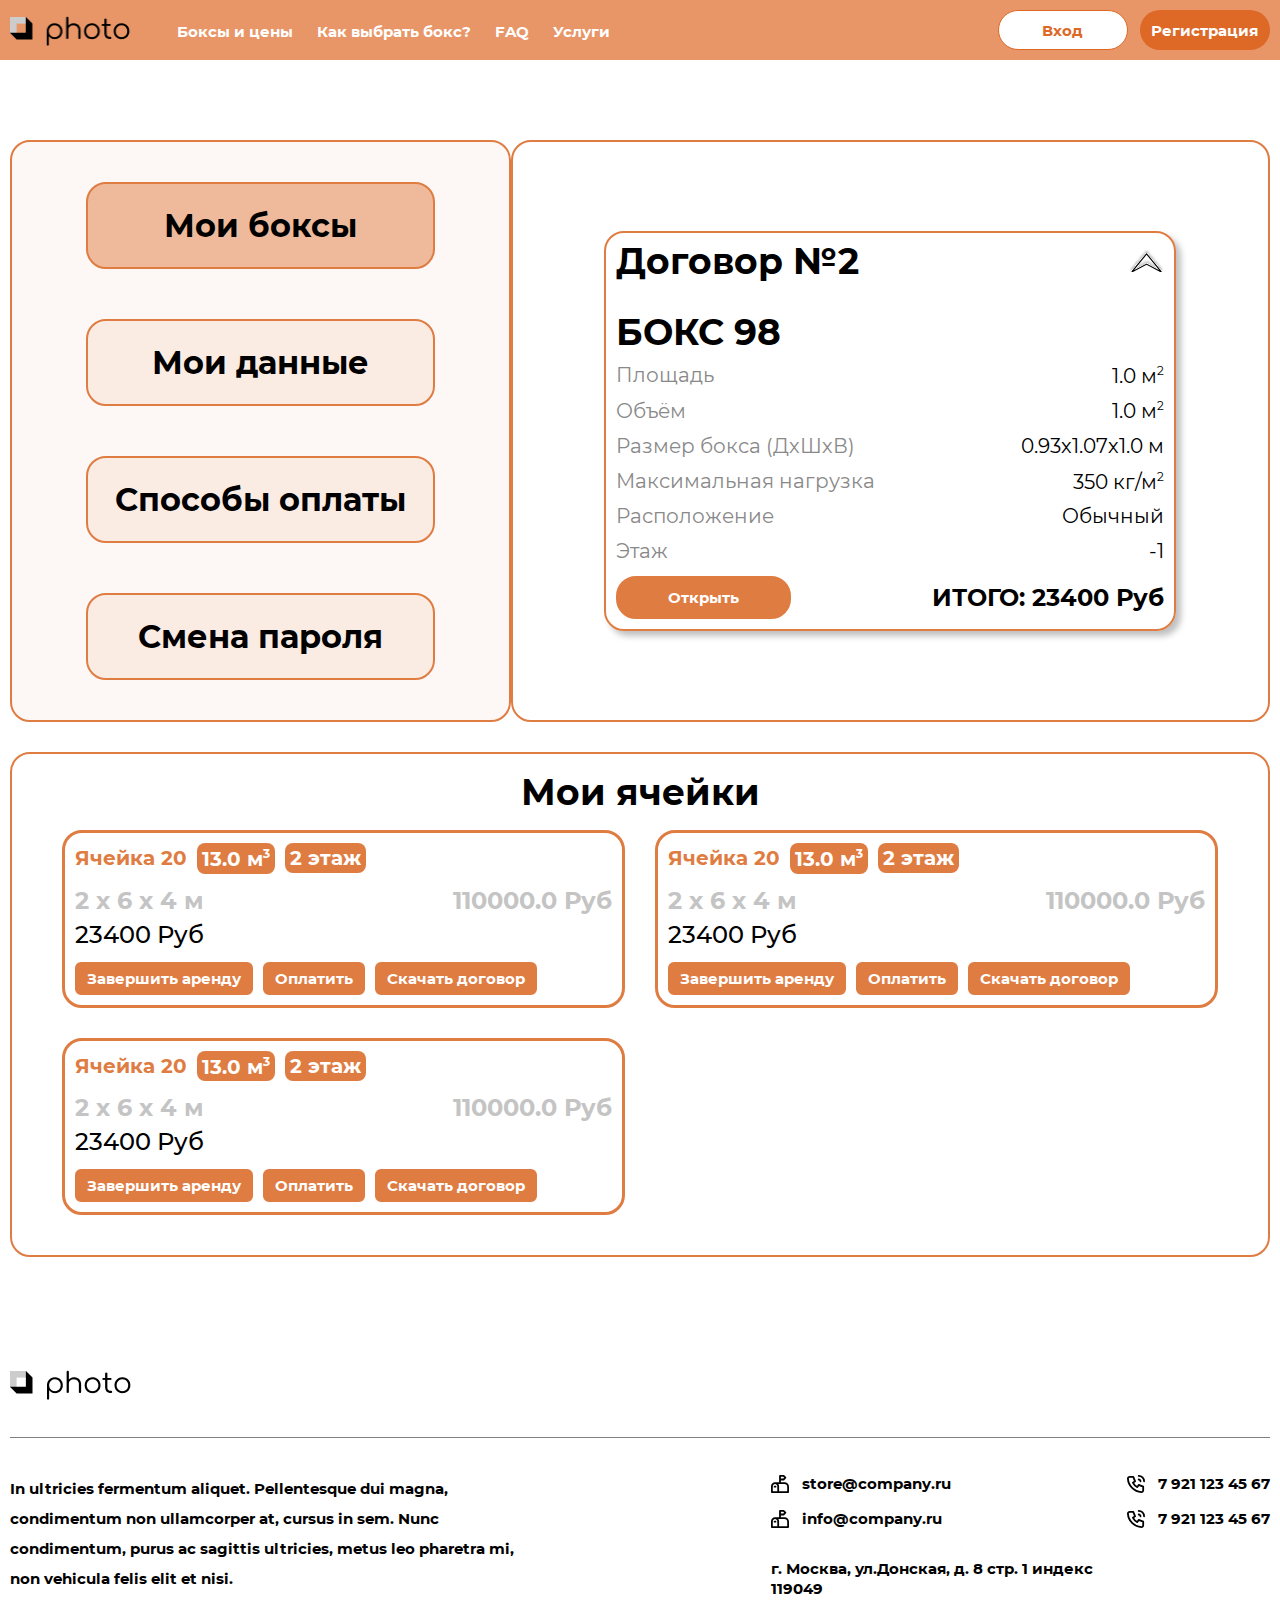
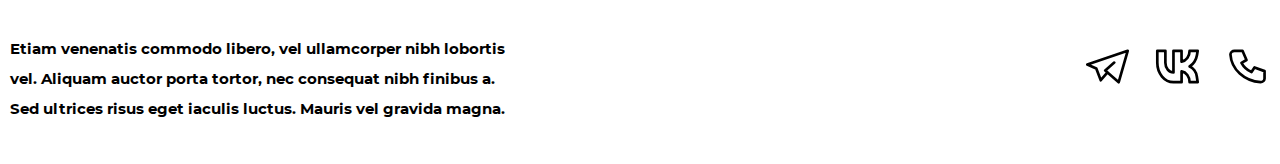
==== commit 3e622552: "3" ====
--- a/account.html
+++ b/account.html
@@ -6,7 +6,7 @@
 	<meta name="format-detection" content="telephone=no">
 	<meta name="viewport" content="width=device-width, initial-scale=1.0">
 	<link rel="shortcut icon" href="img/favicon/Gulp.svg">
-	<link rel="stylesheet" href="css/style.min.css?_v=20230828183320">
+	<link rel="stylesheet" href="css/style.min.css?_v=20230828214707">
 </head>
 
 <body>
@@ -111,7 +111,6 @@
                         </div>
                       </div>
                     </form>
-
                   </div>
                   <div class="ak-boxes">
                     <form class="ak-boxes__form">
@@ -143,11 +142,38 @@
                         </div>
                       </div>
                       <div class="ak-boxes__footer">
-                        <botton class="ak-boxes__button ak-button">Открыть</botton>
+                        <button class="ak-boxes__button ak-button">Открыть</button>
                         <span class="ak-boxes__result">ИТОГО: 23400 Руб</span>
                       </div>
                     </form>
                   </div>
+                </div>
+                <div class="ak-account__content-block completion-lease _none">
+                  <h4 class="ak-account__content-title">Смена пароля</h4>
+                  <form class="completion-lease__form">
+                    <div class="ak-form__wp-input">
+                      <svg xmlns="http://www.w3.org/2000/svg" viewBox="0 0 37 37">
+                        <path
+                          d="M27.25 1V8.77778M9.75 1V8.77778M1 16.5556H36M16.3125 24.3333H18.5V30.1667M1 8.77778C1 7.74638 1.46094 6.75723 2.28141 6.02792C3.10188 5.29861 4.21468 4.88889 5.375 4.88889H31.625C32.7853 4.88889 33.8981 5.29861 34.7186 6.02792C35.5391 6.75723 36 7.74638 36 8.77778V32.1111C36 33.1425 35.5391 34.1317 34.7186 34.861C33.8981 35.5903 32.7853 36 31.625 36H5.375C4.21468 36 3.10188 35.5903 2.28141 34.861C1.46094 34.1317 1 33.1425 1 32.1111V8.77778Z"
+                          stroke-width="2" stroke-linecap="round" stroke-linejoin="round" />
+                      </svg>
+                      <input type="date" name="leave_date" placeholder="Дата освобождения аренды"
+                        class="ak-form__input">
+                    </div>
+                    <div class="ak-form__wp-input">
+                      <svg xmlns="http://www.w3.org/2000/svg" viewBox="0 0 37 37">
+                        <path
+                          d="M1 1H2.75C3.67826 1 4.5685 1.40972 5.22487 2.13903C5.88125 2.86834 6.25 3.85749 6.25 4.88889V24.3333C6.25 25.3647 6.61875 26.3539 7.27513 27.0832C7.9315 27.8125 8.82174 28.2222 9.75 28.2222H36"
+                          stroke-width="2" stroke-linecap="round" stroke-linejoin="round" />
+                        <path
+                          d="M13.25 12.6654C13.25 11.1183 13.8031 9.63454 14.7877 8.54058C15.7723 7.44661 17.1076 6.83203 18.5 6.83203H25.5C26.8924 6.83203 28.2277 7.44661 29.2123 8.54058C30.1969 9.63454 30.75 11.1183 30.75 12.6654V16.5543C30.75 18.1013 30.1969 19.5851 29.2123 20.679C28.2277 21.773 26.8924 22.3876 25.5 22.3876H18.5C17.1076 22.3876 15.7723 21.773 14.7877 20.679C13.8031 19.5851 13.25 18.1013 13.25 16.5543V12.6654ZM9.75 32.1098C9.75 33.1412 10.1187 34.1304 10.7751 34.8597C11.4315 35.589 12.3217 35.9987 13.25 35.9987C14.1783 35.9987 15.0685 35.589 15.7249 34.8597C16.3813 34.1304 16.75 33.1412 16.75 32.1098C16.75 31.0784 16.3813 30.0893 15.7249 29.3599C15.0685 28.6306 14.1783 28.2209 13.25 28.2209C12.3217 28.2209 11.4315 28.6306 10.7751 29.3599C10.1187 30.0893 9.75 31.0784 9.75 32.1098ZM25.5 32.1098C25.5 33.1412 25.8687 34.1304 26.5251 34.8597C27.1815 35.589 28.0717 35.9987 29 35.9987C29.9283 35.9987 30.8185 35.589 31.4749 34.8597C32.1313 34.1304 32.5 33.1412 32.5 32.1098C32.5 31.0784 32.1313 30.0893 31.4749 29.3599C30.8185 28.6306 29.9283 28.2209 29 28.2209C28.0717 28.2209 27.1815 28.6306 26.5251 29.3599C25.8687 30.0893 25.5 31.0784 25.5 32.1098Z"
+                          stroke-width="2" stroke-linecap="round" stroke-linejoin="round" />
+                      </svg>
+                      <input type="text" name="leave_reason" placeholder="Причина выезда" class="ak-form__input">
+                    </div>
+                    <button class="completion-lease__button ak-button">Завершить аренду</button>
+                  </form>
+                  <button class="completion-lease__back"></button>
                 </div>
               </div>
               <div class="ak-account__content-tab account-content">
@@ -337,6 +363,74 @@
                     </div>
                     <button type="button" class="ak-account__form-button ak-button">Подтвердить</button>
                   </form>
+                </div>
+              </div>
+            </div>
+          </div>
+          <div class="ak-cells _none">
+            <span class="ak-cells__title">Мои ячейки</span>
+            <div class="ak-cells__content">
+              <div class="ak-cells__item">
+                <div class="ak-cells__item-top">
+                  <span class="ak-cells__item-name">Ячейка 20</span>
+                  <span class="ak-cells__item-info">13.0 м<sup>3</sup></span>
+                  <span class="ak-cells__item-info">2 этаж</span>
+                </div>
+                <div class="ak-cells__item-content">
+                  <div class="ak-cells__item-row">
+                    <span class="ak-cells__item-span">2 х 6 х 4 м</span>
+                    <span class="ak-cells__item-span">110000.0 Руб</span>
+                  </div>
+                  <div class="ak-cells__item-row">
+                    <span class="ak-cells__item-price">23400 Руб</span>
+                  </div>
+                </div>
+                <div class="ak-cells__item-bottom">
+                  <button class="ak-cells__item-button ak-button">Завершить аренду</button>
+                  <button class="ak-cells__item-button ak-button">Оплатить</button>
+                  <button class="ak-cells__item-button ak-button">Скачать договор</button>
+                </div>
+              </div>
+              <div class="ak-cells__item">
+                <div class="ak-cells__item-top">
+                  <span class="ak-cells__item-name">Ячейка 20</span>
+                  <span class="ak-cells__item-info">13.0 м<sup>3</sup></span>
+                  <span class="ak-cells__item-info">2 этаж</span>
+                </div>
+                <div class="ak-cells__item-content">
+                  <div class="ak-cells__item-row">
+                    <span class="ak-cells__item-span">2 х 6 х 4 м</span>
+                    <span class="ak-cells__item-span">110000.0 Руб</span>
+                  </div>
+                  <div class="ak-cells__item-row">
+                    <span class="ak-cells__item-price">23400 Руб</span>
+                  </div>
+                </div>
+                <div class="ak-cells__item-bottom">
+                  <button class="ak-cells__item-button ak-button">Завершить аренду</button>
+                  <button class="ak-cells__item-button ak-button">Оплатить</button>
+                  <button class="ak-cells__item-button ak-button">Скачать договор</button>
+                </div>
+              </div>
+              <div class="ak-cells__item">
+                <div class="ak-cells__item-top">
+                  <span class="ak-cells__item-name">Ячейка 20</span>
+                  <span class="ak-cells__item-info">13.0 м<sup>3</sup></span>
+                  <span class="ak-cells__item-info">2 этаж</span>
+                </div>
+                <div class="ak-cells__item-content">
+                  <div class="ak-cells__item-row">
+                    <span class="ak-cells__item-span">2 х 6 х 4 м</span>
+                    <span class="ak-cells__item-span">110000.0 Руб</span>
+                  </div>
+                  <div class="ak-cells__item-row">
+                    <span class="ak-cells__item-price">23400 Руб</span>
+                  </div>
+                </div>
+                <div class="ak-cells__item-bottom">
+                  <button class="ak-cells__item-button ak-button">Завершить аренду</button>
+                  <button class="ak-cells__item-button ak-button">Оплатить</button>
+                  <button class="ak-cells__item-button ak-button">Скачать договор</button>
                 </div>
               </div>
             </div>
@@ -437,7 +531,20 @@
       <span>Успешная авторизация!</span>
     </div>
   </div>
-  <script src="js/app.min.js?_v=20230828183320"></script>
+  <div class="modal modal-box-confirm">
+	<div class="modal_content">
+		<div class="modal_body">
+			<div class="modal-confirm">
+				<span class="modal-confirm__span">Вы уверены, что хотите открыть?</span>
+				<div class="modal-confirm__wp-button">
+					<button class="modal-confirm__button ak-button yes">Да</button>
+					<button class="modal-confirm__button ak-button no">Нет</button>
+				</div>
+			</div>
+		</div>
+	</div>
+</div>
+  <script src="js/app.min.js?_v=20230828214707"></script>
 </body>
 
 </html>--- a/css/style.min.css
+++ b/css/style.min.css
@@ -1 +1 @@
-@font-face{font-family:Montserrat;font-display:swap;src:url(../fonts/Montserrat-Black.woff2) format("woff2"),url(../fonts/Montserrat-Black.woff) format("woff");font-weight:900;font-style:normal}@font-face{font-family:Montserrat;font-display:swap;src:url(../fonts/Montserrat-Bold.woff2) format("woff2"),url(../fonts/Montserrat-Bold.woff) format("woff");font-weight:700;font-style:normal}@font-face{font-family:Montserrat;font-display:swap;src:url(../fonts/Montserrat-ExtraBold.woff2) format("woff2"),url(../fonts/Montserrat-ExtraBold.woff) format("woff");font-weight:800;font-style:normal}@font-face{font-family:Montserrat;font-display:swap;src:url(../fonts/Montserrat-ExtraLight.woff2) format("woff2"),url(../fonts/Montserrat-ExtraLight.woff) format("woff");font-weight:200;font-style:normal}@font-face{font-family:Montserrat;font-display:swap;src:url(../fonts/Montserrat-Light.woff2) format("woff2"),url(../fonts/Montserrat-Light.woff) format("woff");font-weight:300;font-style:normal}@font-face{font-family:Montserrat;font-display:swap;src:url(../fonts/Montserrat-Medium.woff2) format("woff2"),url(../fonts/Montserrat-Medium.woff) format("woff");font-weight:500;font-style:normal}@font-face{font-family:Montserrat;font-display:swap;src:url(../fonts/Montserrat-SemiBold.woff2) format("woff2"),url(../fonts/Montserrat-SemiBold.woff) format("woff");font-weight:600;font-style:normal}@font-face{font-family:Montserrat;font-display:swap;src:url(../fonts/Montserrat-Thin.woff2) format("woff2"),url(../fonts/Montserrat-Thin.woff) format("woff");font-weight:100;font-style:normal}@font-face{font-family:Montserrat;font-display:swap;src:url(../fonts/Montserrat-Regular.woff2) format("woff2"),url(../fonts/Montserrat-Regular.woff) format("woff");font-weight:400;font-style:normal}@font-face{font-family:icomoon;src:url(../fonts/iconsfont/icomoon.eot);src:url(../fonts/iconsfont/icomoon.eot) format("embedded-opentype"),url(../fonts/iconsfont/icomoon.ttf) format("truetype"),url(../fonts/iconsfont/icomoon.woff) format("woff"),url(../fonts/iconsfont/icomoon.svg) format("svg");font-weight:400;font-style:normal;font-display:block}[class*=" icon-"],[class^=icon-]{font-family:icomoon!important;speak:never;font-style:normal;font-weight:400;font-variant:normal;text-transform:none;line-height:1;-webkit-font-smoothing:antialiased;-moz-osx-font-smoothing:grayscale}.icon-phone:before{content:"\e900"}.icon-tel:before{content:"\e901"}.icon-telegram:before{content:"\e902"}.icon-vk:before{content:"\e903"}*{padding:0;margin:0;border:0}*,:after,:before{-webkit-box-sizing:border-box;box-sizing:border-box}:active,:focus{outline:0}a:active,a:focus{outline:0}aside,footer,header,nav,section{display:block}body,html{height:100%;min-width:320px}body{line-height:1;font-family:Montserrat,sans-serif;-ms-text-size-adjust:100%;-moz-text-size-adjust:100%;-webkit-text-size-adjust:100%}button,input,textarea{font-family:Montserrat,sans-serif}input::-ms-clear{display:none}button{cursor:pointer;background-color:transparent}button::-moz-focus-inner{padding:0;border:0}a,a:visited{text-decoration:none}a:hover{text-decoration:none}ul li{list-style:none}img{vertical-align:top;pointer-events:none}h1,h2,h3,h4,h5,h6{font-weight:inherit;font-size:inherit}*{-webkit-box-sizing:border-box;box-sizing:border-box}::-webkit-scrollbar{width:8px}::-webkit-scrollbar-track{background-color:#fbf8ec}::-webkit-scrollbar-thumb{background-color:#de6826;border-radius:10px}html._lock{overflow:hidden;position:relative;height:100%}body{color:#000;font-size:20px;font-weight:400}body._lock{overflow:hidden;position:relative;height:100%}.ak-wrapper{width:100%;min-height:100%;overflow:hidden;display:-webkit-box;display:-ms-flexbox;display:flex;-webkit-box-orient:vertical;-webkit-box-direction:normal;-ms-flex-direction:column;flex-direction:column}.ak-container{max-width:1440px;margin:0 auto;padding:0 10px}.ak-page{-webkit-box-flex:1;-ms-flex:1 1 auto;flex:1 1 auto}.ak-section{padding:80px 0}.ak-h1{text-shadow:0 4px 4px rgba(0,0,0,.25);font-size:64px;font-weight:700;line-height:30px}.ak-h2{color:#000;text-shadow:0 4px 4px rgba(0,0,0,.25);font-size:48px;font-weight:700}.ak-button{border-radius:20px;background:#de6826;color:#fff;padding:0 10px;font-weight:700;font-size:15px}.ak-p{color:#000;text-shadow:0 4px 4px rgba(0,0,0,.25);font-size:20px;font-weight:400;line-height:30px}.ak-tabs-list{display:-webkit-box;display:-ms-flexbox;display:flex;-webkit-box-align:center;-ms-flex-align:center;align-items:center;-ms-flex-wrap:wrap;flex-wrap:wrap;gap:10px;padding:15px 30px;border-radius:30px;background-color:#000}.ak-tabs-btn{border-radius:30px;color:#fff;padding:12px 34px;border:1px solid transparent;background-color:transparent;cursor:pointer;-webkit-transition:.2s;-o-transition:.2s;transition:.2s}.ak-tabs-btn._tab-btn-active{background-color:#df7c42}.ak-tabs-btn:hover{border:1px solid #df7c42}._none{display:none}.header{background-color:#e89667}.header__body{height:60px;padding:5px 0;display:-webkit-box;display:-ms-flexbox;display:flex;-webkit-box-align:center;-ms-flex-align:center;align-items:center;-webkit-box-pack:justify;-ms-flex-pack:justify;justify-content:space-between}.header__content{display:-webkit-box;display:-ms-flexbox;display:flex;-webkit-box-align:center;-ms-flex-align:center;align-items:center;-webkit-column-gap:45px;-moz-column-gap:45px;column-gap:45px}.header__logo{display:-webkit-box;display:-ms-flexbox;display:flex;-webkit-box-align:center;-ms-flex-align:center;align-items:center;-webkit-box-pack:center;-ms-flex-pack:center;justify-content:center;width:122px}.header__logo-img{max-width:100%;max-height:100%;-o-object-fit:cover;object-fit:cover}.header__list{display:-webkit-box;display:-ms-flexbox;display:flex;-webkit-box-align:center;-ms-flex-align:center;align-items:center;gap:24px}.header__link{color:#fff;font-size:15px;font-weight:700;position:relative}.header__link::after{content:"";position:absolute;top:100%;left:50%;-webkit-transform:translateX(-50%);-ms-transform:translateX(-50%);transform:translateX(-50%);width:0;height:2px;background-color:#fff;-webkit-transition:.2s;-o-transition:.2s;transition:.2s}.header__link:hover::after{width:100%}.header__wp-buttons{display:-webkit-box;display:-ms-flexbox;display:flex;-webkit-box-align:center;-ms-flex-align:center;align-items:center;-webkit-column-gap:12px;-moz-column-gap:12px;column-gap:12px}.header__wp-buttons a{display:-webkit-box;display:-ms-flexbox;display:flex;text-align:center;-webkit-box-align:center;-ms-flex-align:center;align-items:center;-webkit-box-pack:center;-ms-flex-pack:center;justify-content:center}.header__btn-auth{border:1px solid #de6826;background-color:#fff;width:130px;height:40px;color:#de6826;-webkit-transition:.2s;-o-transition:.2s;transition:.2s}.header__btn-auth:hover{color:#fff;background-color:#de6826}.header__btn-register{width:130px;height:40px;-webkit-transition:.2s;-o-transition:.2s;transition:.2s}.header__btn-register:hover{color:#de6826;background-color:#fff}.ak-header-burger{display:none;position:relative;width:50px;height:50px;cursor:pointer;border-radius:50%;z-index:5;background-color:#fff}.ak-header-burger span{position:absolute;-webkit-transition:all .2s ease 0s;-o-transition:all .2s ease 0s;transition:all .2s ease 0s;width:28px;height:3px;background:#de6826;left:11px}.ak-header-burger span:nth-child(1){top:17px}.ak-header-burger span:nth-child(2){top:23.5px}.ak-header-burger span:nth-child(3){bottom:16.5px}.ak-header-burger._active span{-webkit-transform:scale(0);-ms-transform:scale(0);transform:scale(0)}.ak-header-burger._active span:first-child{top:50%;-webkit-transform:translateY(-50%) rotate(-45deg);-ms-transform:translateY(-50%) rotate(-45deg);transform:translateY(-50%) rotate(-45deg)}.ak-header-burger._active span:last-child{bottom:50%;-webkit-transform:translateY(50%) rotate(45deg);-ms-transform:translateY(50%) rotate(45deg);transform:translateY(50%) rotate(45deg)}.footer{padding:15px 0 40px 0}.footer__wp-logo{width:227px;height:63px;display:-webkit-box;display:-ms-flexbox;display:flex;-webkit-box-align:center;-ms-flex-align:center;align-items:center}.footer__logo{max-width:100%;max-height:100%;-o-object-fit:cover;object-fit:cover}.footer__body{padding-top:36px;margin-top:22px;border-top:1px solid rgba(0,0,0,.5);width:100%;display:-webkit-box;display:-ms-flexbox;display:flex;-webkit-box-align:start;-ms-flex-align:start;align-items:flex-start;-webkit-box-pack:justify;-ms-flex-pack:justify;justify-content:space-between;gap:30px}.footer__wp-text{max-width:40%;display:-webkit-box;display:-ms-flexbox;display:flex;-webkit-box-orient:vertical;-webkit-box-direction:normal;-ms-flex-direction:column;flex-direction:column;-webkit-box-align:start;-ms-flex-align:start;align-items:flex-start;row-gap:40px}.footer__text{font-size:15px;font-weight:700;line-height:30px}.footer__wp-contacts{display:-webkit-box;display:-ms-flexbox;display:flex;-webkit-box-orient:vertical;-webkit-box-direction:normal;-ms-flex-direction:column;flex-direction:column;-webkit-box-align:end;-ms-flex-align:end;align-items:flex-end;row-gap:50px}.footer__contacts{display:-ms-grid;display:grid;-ms-grid-columns:(auto)[2];grid-template-columns:repeat(2,auto);gap:30px}.footer__contacts-block{display:-webkit-box;display:-ms-flexbox;display:flex;-webkit-box-orient:vertical;-webkit-box-direction:normal;-ms-flex-direction:column;flex-direction:column;-webkit-box-align:start;-ms-flex-align:start;align-items:flex-start;row-gap:15px;color:#000;font-size:15px;font-weight:700;max-width:326px}.footer__contacts-block:nth-child(2){-webkit-box-ordinal-group:4;-ms-flex-order:3;order:3}.footer__contacts-block a{display:-webkit-box;display:-ms-flexbox;display:flex;-webkit-box-align:center;-ms-flex-align:center;align-items:center;gap:13px;color:#000;font-size:15px;font-weight:700}.footer__contacts-block a svg{width:18px;height:18px;fill:none}.footer__contacts-block a span{position:relative}.footer__contacts-block a span::after{content:"";position:absolute;top:100%;left:50%;width:0;-webkit-transform:translateX(-50%);-ms-transform:translateX(-50%);transform:translateX(-50%);height:1px;background-color:#000;-webkit-transition:.2s;-o-transition:.2s;transition:.2s}.footer__contacts-block a:hover span::after{width:100%}.footer__contacts-block span{line-height:20px}.footer__socialNetwork{display:-webkit-box;display:-ms-flexbox;display:flex;-webkit-box-align:center;-ms-flex-align:center;align-items:center;gap:25px}.footer__socialNetwork-link svg{width:45px;height:35px;fill:none;stroke:#000;-webkit-transition:.1s;-o-transition:.1s;transition:.1s}.footer__socialNetwork-link:nth-child(1):hover svg{stroke:#37aeed}.footer__socialNetwork-link:nth-child(2):hover svg{stroke:#577da8}.footer__socialNetwork-link:nth-child(3):hover svg{stroke:#de6826}.ak-authorization__container{display:-webkit-box;display:-ms-flexbox;display:flex;-webkit-box-align:center;-ms-flex-align:center;align-items:center;-webkit-box-pack:center;-ms-flex-pack:center;justify-content:center;height:100%}.ak-authorization__wrapper{padding-top:40px;width:100%;display:-webkit-box;display:-ms-flexbox;display:flex;-webkit-box-orient:vertical;-webkit-box-direction:normal;-ms-flex-direction:column;flex-direction:column;-webkit-box-align:center;-ms-flex-align:center;align-items:center;row-gap:40px}.ak-authorization__navigate{display:-webkit-box;display:-ms-flexbox;display:flex;-webkit-box-orient:vertical;-webkit-box-direction:normal;-ms-flex-direction:column;flex-direction:column;-webkit-box-align:center;-ms-flex-align:center;align-items:center;row-gap:40px}.ak-authorization__logo{width:142px;height:37px;margin:0 auto;display:-webkit-box;display:-ms-flexbox;display:flex;-webkit-box-align:center;-ms-flex-align:center;align-items:center;-webkit-box-pack:center;-ms-flex-pack:center;justify-content:center}.ak-authorization__logo img{max-width:100%;max-height:100%;-o-object-fit:cover;object-fit:cover}.ak-authorization__list{background-color:#000;border-radius:18px;display:-webkit-box;display:-ms-flexbox;display:flex;-webkit-box-align:center;-ms-flex-align:center;align-items:center;gap:15px;padding:15px;-webkit-box-pack:justify;-ms-flex-pack:justify;justify-content:space-between}.ak-authorization__li{display:-webkit-inline-box;display:-ms-inline-flexbox;display:inline-flex}.ak-authorization__link{color:#fff;text-align:center;font-weight:700;font-size:17px;padding:12px 50px;background-color:#000}.ak-authorization__link._active{font-size:20px;background-color:#df7c42}.ak-authorization__body{max-width:948px;border-radius:20px;border:2px solid #df7c42;background:rgba(255,255,255,.63);-webkit-box-shadow:5px 5px 6px 0 rgba(0,0,0,.25);box-shadow:5px 5px 6px 0 rgba(0,0,0,.25);padding:60px 140px 75px 140px;display:-webkit-box;display:-ms-flexbox;display:flex;-webkit-box-align:center;-ms-flex-align:center;align-items:center;-webkit-box-pack:center;-ms-flex-pack:center;justify-content:center}.ak-form{display:-webkit-box;display:-ms-flexbox;display:flex;-webkit-box-orient:vertical;-webkit-box-direction:normal;-ms-flex-direction:column;flex-direction:column;-webkit-box-align:center;-ms-flex-align:center;align-items:center;row-gap:28px;width:669px}.ak-form__wp-input{position:relative;width:100%}.ak-form__wp-input svg{position:absolute;left:35px;width:35px;height:35px;top:50%;-webkit-transform:translateY(-50%);-ms-transform:translateY(-50%);transform:translateY(-50%);stroke:#000;fill:none;-webkit-transition:.2s;-o-transition:.2s;transition:.2s}.ak-form__wp-input .change-data-btn{position:absolute;right:8px;top:8px;color:#fff;font-size:12px;font-weight:700;padding:4px 9px;border-radius:90px;background-color:#df7c42;border:1px solid #df7c42;-webkit-transition:.2s;-o-transition:.2s;transition:.2s}.ak-form__wp-input .change-data-btn:hover{background-color:transparent;color:#df7c42}.ak-form__input{min-width:100%;border-radius:20px;border:2px solid #000;background:rgba(255,255,255,.63);-webkit-box-shadow:5px 5px 6px 0 rgba(0,0,0,.25);box-shadow:5px 5px 6px 0 rgba(0,0,0,.25);padding:30px 20px 30px 90px;font-size:20px;font-weight:400;-webkit-transition:.2s;-o-transition:.2s;transition:.2s}.ak-form__input::-webkit-input-placeholder{color:rgba(0,0,0,.8)}.ak-form__input::-moz-placeholder{color:rgba(0,0,0,.8)}.ak-form__input:-ms-input-placeholder{color:rgba(0,0,0,.8)}.ak-form__input::-ms-input-placeholder{color:rgba(0,0,0,.8)}.ak-form__input::placeholder{color:rgba(0,0,0,.8)}.ak-form__info{font-size:17px;font-weight:700;display:-webkit-box;display:-ms-flexbox;display:flex;-webkit-box-align:center;-ms-flex-align:center;align-items:center;gap:5px}.ak-form__info span{color:#000}.ak-form__info a{color:#df7c42;font-weight:700;font-size:17px;position:relative;white-space:nowrap}.ak-form__info a::after{content:"";position:absolute;top:100%;left:50%;-webkit-transform:translateX(-50%);-ms-transform:translateX(-50%);transform:translateX(-50%);width:100%;height:1px;background-color:#df7c42;-webkit-transition:.2s;-o-transition:.2s;transition:.2s}.ak-form__info a:hover::after{width:0}.ak-form__wp-button{display:-webkit-box;display:-ms-flexbox;display:flex;-webkit-box-orient:vertical;-webkit-box-direction:normal;-ms-flex-direction:column;flex-direction:column;-webkit-box-align:center;-ms-flex-align:center;align-items:center;margin-top:28px}.ak-form__wp-button a{position:relative;margin-top:7px;font-weight:700;font-size:17px;color:#df7c42}.ak-form__wp-button a::after{content:"";position:absolute;top:100%;left:50%;-webkit-transform:translateX(-50%);-ms-transform:translateX(-50%);transform:translateX(-50%);width:100%;height:1px;background-color:#df7c42;-webkit-transition:.2s;-o-transition:.2s;transition:.2s}.ak-form__wp-button a:hover::after{width:0}.ak-form__wp-checkbox{display:-webkit-box;display:-ms-flexbox;display:flex;-webkit-box-align:center;-ms-flex-align:center;align-items:center;-webkit-box-pack:center;-ms-flex-pack:center;justify-content:center;margin-bottom:15px}.ak-form__wp-checkbox span{font-size:17px;font-weight:700;margin-left:15px}.ak-form__wp-checkbox span a{text-decoration:underline}.ak-form__wp-checkbox span a::after{display:none}.ak-form__wp-checkbox span a:hover{text-decoration:none}.ak-form__wp-checkbox input{display:none;opacity:0;visibility:hidden}.ak-form__wp-checkbox input:checked+.ak-form__checkbox-label::before{-webkit-transform:scale(1);-ms-transform:scale(1);transform:scale(1)}.ak-form__checkbox-label{-webkit-box-flex:0;-ms-flex:0 0 30px;flex:0 0 30px;width:30px;height:30px;border-radius:10px;border:2px solid #000;padding:2px;cursor:pointer;position:relative}.ak-form__checkbox-label::before{content:"";position:absolute;top:2px;left:2px;right:2px;bottom:2px;border-radius:6px;background-color:#df7c42;-webkit-transition:.2s;-o-transition:.2s;transition:.2s;-webkit-transform:scale(0);-ms-transform:scale(0);transform:scale(0)}.ak-form__button{padding:12px 88px;font-size:20px;border:2px solid #df7c42;background-color:#df7c42;-webkit-transition:.2s;-o-transition:.2s;transition:.2s}.ak-form__button:hover{background-color:#fff;color:#df7c42}.successfully{display:-webkit-box;display:-ms-flexbox;display:flex;-webkit-box-align:center;-ms-flex-align:center;align-items:center;-webkit-box-pack:center;-ms-flex-pack:center;justify-content:center;position:fixed;left:0;top:0;width:100%;height:100%;background-color:rgba(0,0,0,.4);opacity:0;visibility:hidden;-webkit-transition:.1s;-o-transition:.1s;transition:.1s}.successfully__content{background-color:#fff;padding:60px 130px;border-radius:20px;border:3px solid #df7c42;-webkit-transform:scale(0);-ms-transform:scale(0);transform:scale(0);-webkit-transition:.2s ease-in-out;-o-transition:.2s ease-in-out;transition:.2s ease-in-out}.successfully__content span{color:#df7c42;text-align:center;font-size:32px;font-weight:700}.successfully._success{opacity:1;visibility:visible}.successfully._success .successfully__content{-webkit-transform:scale(1);-ms-transform:scale(1);transform:scale(1)}._my-accordion{overflow:hidden}._my-accordion._open ._my-accordion-content{opacity:1}._my-accordion-content{-webkit-box-sizing:content-box;box-sizing:content-box;max-height:0;opacity:0;will-change:max-height}.ak-about__body{display:-webkit-box;display:-ms-flexbox;display:flex;-webkit-column-gap:40px;-moz-column-gap:40px;column-gap:40px}.ak-about__content{-webkit-box-flex:0;-ms-flex:0 1 40%;flex:0 1 40%}.ak-about__wp-text{display:-webkit-box;display:-ms-flexbox;display:flex;-webkit-box-align:start;-ms-flex-align:start;align-items:flex-start;-webkit-box-orient:vertical;-webkit-box-direction:normal;-ms-flex-direction:column;flex-direction:column;row-gap:40px;margin-top:30px}.ak-about__wp-img{display:inline;max-width:789px;max-height:790px;-webkit-box-flex:0;-ms-flex:0 1 789px;flex:0 1 789px;position:relative;display:-webkit-box;display:-ms-flexbox;display:flex;-webkit-box-align:start;-ms-flex-align:start;align-items:flex-start;-webkit-box-pack:center;-ms-flex-pack:center;justify-content:center}.ak-about__img{position:absolute;z-index:1}.ak-about__img:nth-child(1){left:1.0025062657%;top:9.5238095238%;width:35.0877192982%}.ak-about__img:nth-child(2){width:46.2406015038%;right:1.0025062657%;top:.8771929825%}.ak-about__img:nth-child(3){width:37.343358396%;z-index:2;top:46.365914787%;left:30.2005012531%}.ak-about__img-bg{max-width:100%;max-height:100%;-o-object-fit:cover;object-fit:cover}.ak-advantages{background:#f5f5f5}.ak-advantages__title{text-align:center}.ak-advantages__body{display:-webkit-box;display:-ms-flexbox;display:flex;-webkit-box-align:start;-ms-flex-align:start;align-items:flex-start;gap:30px;margin-top:50px}.ak-advantages__content{-webkit-box-flex:0;-ms-flex:0 1 60%;flex:0 1 60%}.ak-advantages__list{display:-webkit-box;display:-ms-flexbox;display:flex;-webkit-box-orient:vertical;-webkit-box-direction:normal;-ms-flex-direction:column;flex-direction:column;-webkit-box-align:start;-ms-flex-align:start;align-items:flex-start;row-gap:15px}.ak-advantages__item{border-radius:40px;padding:25px 9px}.ak-advantages__item._active{border:2px solid #df7c42;background:#f1ddd1}.ak-advantages__item-title{text-shadow:0 4px 4px rgba(0,0,0,.25);font-size:32px;font-weight:700}.ak-advantages__item-text{text-shadow:0 4px 4px rgba(0,0,0,.25);font-size:20px;font-weight:400;line-height:30px;margin-top:10px;max-width:800px}.ak-advantages__wp-img{-webkit-box-flex:0;-ms-flex:0 1 40%;flex:0 1 40%;display:-webkit-box;display:-ms-flexbox;display:flex;-webkit-box-align:center;-ms-flex-align:center;align-items:center;-webkit-box-pack:center;-ms-flex-pack:center;justify-content:center;border-radius:40px;border:3px solid #df7c42;overflow:hidden}.ak-advantages__img{max-width:100%;max-height:100%;-o-object-fit:cover;object-fit:cover}.ak-questions{padding:40px 0;position:relative}.ak-questions::before{content:"";position:absolute;background:-webkit-gradient(linear,left top,left bottom,from(rgba(223,124,66,.6)),to(rgba(255,120,44,0)));background:-o-linear-gradient(top,rgba(223,124,66,.6) 0,rgba(255,120,44,0) 100%);background:linear-gradient(180deg,rgba(223,124,66,.6) 0,rgba(255,120,44,0) 100%);left:0;top:0;width:100%;height:300px;z-index:-1}.ak-questions__body{display:-webkit-box;display:-ms-flexbox;display:flex;-webkit-box-orient:vertical;-webkit-box-direction:normal;-ms-flex-direction:column;flex-direction:column;-webkit-box-align:center;-ms-flex-align:center;align-items:center;row-gap:65px}.ak-questions__title{text-align:center}.ak-questions__tab:hover{border:1px solid #df7c42}.ak-questions__tab-content{display:none;-webkit-box-orient:vertical;-webkit-box-direction:normal;-ms-flex-direction:column;flex-direction:column;-webkit-box-align:center;-ms-flex-align:center;align-items:center;row-gap:16px}.ak-questions__tab-content._tab-content-active{display:-webkit-box;display:-ms-flexbox;display:flex}.ak-questions__accordion{padding:10px 20px 10px 45px;border-top:2px solid #000;border-bottom:2px solid #000}.ak-questions__accordion._open .ak-questions__accordion-title{padding:5px 20px;border:2px solid #000;background:rgba(223,124,66,.3)}.ak-questions__accordion._open .ak-questions__accordion-title span{margin-left:25px}.ak-questions__accordion._open .ak-questions__accordion-title img{width:50px}.ak-questions__accordion._open .ak-questions__accordion-button{background-color:#000}.ak-questions__accordion._open .ak-questions__accordion-button::after{width:14px}.ak-questions__accordion._open .ak-questions__accordion-button::before{height:0}.ak-questions__accordion._open .ak-questions__accordion-content{padding:25px 40px 0 0;opacity:1}.ak-questions__accordion._open .ak-questions__accordion-text{opacity:1;visibility:visible}.ak-questions__accordion-control{display:-webkit-box;display:-ms-flexbox;display:flex;-webkit-box-align:center;-ms-flex-align:center;align-items:center;-webkit-box-pack:justify;-ms-flex-pack:justify;justify-content:space-between;-webkit-column-gap:15px;-moz-column-gap:15px;column-gap:15px}.ak-questions__accordion-title{font-size:24px;font-weight:700;line-height:25px;border-radius:20px;border:2px solid transparent;-webkit-transition:.2s;-o-transition:.2s;transition:.2s;display:-webkit-box;display:-ms-flexbox;display:flex;-webkit-box-align:center;-ms-flex-align:center;align-items:center}.ak-questions__accordion-title span{-webkit-transition:.2s;-o-transition:.2s;transition:.2s}.ak-questions__accordion-title img{width:0;-webkit-transition:.2s;-o-transition:.2s;transition:.2s}.ak-questions__accordion-button{background-color:rgba(255,120,44,.8980392157);-webkit-box-flex:0;-ms-flex:0 0 45px;flex:0 0 45px;width:45px;height:45px;border-radius:50%;position:relative;-webkit-transition:.2s;-o-transition:.2s;transition:.2s}.ak-questions__accordion-button::after,.ak-questions__accordion-button::before{content:"";position:absolute;background-color:#fff;left:50%;top:50%;-webkit-transform:translate(-50%,-50%);-ms-transform:translate(-50%,-50%);transform:translate(-50%,-50%);-webkit-transition:.2s;-o-transition:.2s;transition:.2s}.ak-questions__accordion-button::after{width:20px;height:5px}.ak-questions__accordion-button::before{height:20px;width:5px}.ak-questions__accordion-content{padding:0 40px 0 0;display:-webkit-box;display:-ms-flexbox;display:flex;-webkit-box-align:start;-ms-flex-align:start;align-items:flex-start;-webkit-box-pack:end;-ms-flex-pack:end;justify-content:flex-end;overflow:hidden;max-height:0;opacity:0;will-change:max-height;-webkit-transition:all .2s;-o-transition:all .2s;transition:all .2s;-webkit-box-sizing:content-box;box-sizing:content-box}.ak-questions__accordion-text{text-align:right;padding:15px;border-radius:20px;border:2px solid #000;background:rgba(223,124,66,.3);width:70%;opacity:0;visibility:hidden;-webkit-transition:.2s;-o-transition:.2s;transition:.2s}.ak-servicesIntro{padding:50px 0}.ak-servicesIntro__title{text-align:center;font-size:64px}.ak-servicesIntro__body{margin-top:40px;background:-webkit-gradient(linear,left top,left bottom,from(rgba(223,124,66,.6)),to(rgba(255,120,44,0)));background:-o-linear-gradient(top,rgba(223,124,66,.6) 0,rgba(255,120,44,0) 100%);background:linear-gradient(180deg,rgba(223,124,66,.6) 0,rgba(255,120,44,0) 100%)}.ak-servicesIntro__content{padding-top:40px;display:-webkit-box;display:-ms-flexbox;display:flex;-webkit-box-align:start;-ms-flex-align:start;align-items:flex-start;-webkit-box-pack:justify;-ms-flex-pack:justify;justify-content:space-between;position:relative}.ak-servicesIntro__wp-text{max-width:60%;position:relative}.ak-servicesIntro__wp-text svg{position:absolute;top:100%;left:50%;-webkit-transform:translate(-50%,100%);-ms-transform:translate(-50%,100%);transform:translate(-50%,100%);width:32px;fill:none;stroke:#000;cursor:pointer;opacity:0;visibility:hidden;-webkit-transition:.2s;-o-transition:.2s;transition:.2s}.ak-servicesIntro__wp-text svg._vis{-webkit-transform:rotate(180deg);-ms-transform:rotate(180deg);transform:rotate(180deg)}.ak-servicesIntro__img{width:32.8873239437%;-webkit-transform:translateY(-20%);-ms-transform:translateY(-20%);transform:translateY(-20%)}.ak-services__body{display:-webkit-box;display:-ms-flexbox;display:flex;-webkit-box-align:center;-ms-flex-align:center;align-items:center;-webkit-box-orient:vertical;-webkit-box-direction:normal;-ms-flex-direction:column;flex-direction:column;row-gap:50px}.ak-services__tabs-content{display:-webkit-box;display:-ms-flexbox;display:flex;-webkit-box-align:center;-ms-flex-align:center;align-items:center;-webkit-box-pack:center;-ms-flex-pack:center;justify-content:center;-ms-flex-wrap:wrap;flex-wrap:wrap;gap:90px;display:none}.ak-services__tabs-content._tab-content-active{display:-webkit-box;display:-ms-flexbox;display:flex}.ak-services__item{width:350px;height:272px;border-radius:20px;border:2px solid #000;background:rgba(223,124,66,.3);-webkit-box-shadow:5px 5px 6px 0 rgba(0,0,0,.25);box-shadow:5px 5px 6px 0 rgba(0,0,0,.25);padding:40px;position:relative}.ak-services__item span{font-size:24px;font-weight:600;line-height:35px;position:relative;z-index:1}.ak-services__item img{position:absolute;right:0;bottom:0;-webkit-transform:translate(20%,10%);-ms-transform:translate(20%,10%);transform:translate(20%,10%);z-index:0;-o-object-fit:contain;object-fit:contain}.ak-account__body{display:-webkit-box;display:-ms-flexbox;display:flex}.ak-account__aside{-webkit-box-flex:0;-ms-flex:0 1 42.2535211268%;flex:0 1 42.2535211268%;border-radius:20px;border:2px solid #df7c42;background:rgba(223,124,66,.05)}.ak-account__aside-list{display:-webkit-box;display:-ms-flexbox;display:flex;-webkit-box-orient:vertical;-webkit-box-direction:normal;-ms-flex-direction:column;flex-direction:column;-webkit-box-align:center;-ms-flex-align:center;align-items:center;row-gap:50px;padding:40px 0}.ak-account__aside-item{width:70.3333333333%}.ak-account__aside-button{border-radius:20px;border:2px solid #df7c42;background-color:rgba(223,124,66,.1);font-size:32px;font-weight:700;min-width:100%;height:87px;-webkit-transition:.2s;-o-transition:.2s;transition:.2s;color:#000}.ak-account__aside-button:hover{color:#df7c42}.ak-account__aside-button._tab-btn-active{background-color:rgba(223,124,66,.5);color:#000}.ak-account__content{-webkit-box-flex:0;-ms-flex:0 1 64.0277777778%;flex:0 1 64.0277777778%;border-radius:20px;border:2px solid #df7c42;background:rgba(255,255,255,.63)}.ak-account__content-tab{display:none;width:100%;height:100%;-webkit-box-align:center;-ms-flex-align:center;align-items:center;-webkit-box-pack:center;-ms-flex-pack:center;justify-content:center;padding:40px 20px}.ak-account__content-tab._tab-content-active{display:-webkit-box;display:-ms-flexbox;display:flex}.ak-account__content-block{border-radius:20px;border:2px solid #df7c42;background:rgba(255,255,255,.63);-webkit-box-shadow:5px 5px 6px 0 rgba(0,0,0,.25);box-shadow:5px 5px 6px 0 rgba(0,0,0,.25)}.ak-account__content-block.block-password-change{width:73.3188720174%;padding:35px 45px 20px 45px}.ak-account__content-block.block-payment-methods{display:-webkit-box;display:-ms-flexbox;display:flex;-webkit-box-orient:vertical;-webkit-box-direction:normal;-ms-flex-direction:column;flex-direction:column;row-gap:80px;border:none;-webkit-box-shadow:none;box-shadow:none}.ak-account__content-block.block-account{display:-webkit-box;display:-ms-flexbox;display:flex;-webkit-box-orient:vertical;-webkit-box-direction:normal;-ms-flex-direction:column;flex-direction:column;-webkit-box-align:center;-ms-flex-align:center;align-items:center;row-gap:60px;border:none;-webkit-box-shadow:none;box-shadow:none;width:100%;height:100%}.ak-account__content-block.block-boxes{width:80%;padding:10px}.ak-account__content-option{padding:25px 10px;border-radius:20px;border:2px solid #df7c42;background:rgba(255,255,255,.63);-webkit-box-shadow:5px 5px 6px 0 rgba(0,0,0,.25);box-shadow:5px 5px 6px 0 rgba(0,0,0,.25);display:-webkit-box;display:-ms-flexbox;display:flex;-webkit-box-orient:vertical;-webkit-box-direction:normal;-ms-flex-direction:column;flex-direction:column;-webkit-box-align:start;-ms-flex-align:start;align-items:flex-start;row-gap:30px;width:80%;margin:0 auto}.ak-account__content-option span:nth-child(1){font-size:36px;font-weight:700}.ak-account__content-option span:nth-child(2){font-size:32px;font-weight:600}.ak-account__content-option p{font-size:24px;font-weight:500;line-height:30px}.ak-account__content-title{text-align:center;font-size:36px;font-weight:700}.ak-account__form.form-password-change{width:100%;display:-webkit-box;display:-ms-flexbox;display:flex;-webkit-box-orient:vertical;-webkit-box-direction:normal;-ms-flex-direction:column;flex-direction:column;-webkit-box-align:center;-ms-flex-align:center;align-items:center;row-gap:20px;margin-top:28px}.ak-account__form.form-account-data{border-radius:20px;border:2px solid #df7c42;background:rgba(255,255,255,.63);-webkit-box-shadow:5px 5px 6px 0 rgba(0,0,0,.25);box-shadow:5px 5px 6px 0 rgba(0,0,0,.25);padding:30px 60px 40px 15px;width:80%}.ak-account__form.form-account-data .account-data{display:-webkit-box;display:-ms-flexbox;display:flex;-webkit-box-align:center;-ms-flex-align:center;align-items:center;margin-top:30px;gap:60px}.ak-account__form.form-account-data .account-data__wp-img{width:38.8333333333%;height:62.4664879357%;border-radius:50%;overflow:hidden}.ak-account__form.form-account-data .account-data__wp-img label{cursor:pointer;position:relative;width:100%;height:100%;display:-webkit-box;display:-ms-flexbox;display:flex;-webkit-box-align:center;-ms-flex-align:center;align-items:center;-webkit-box-pack:center;-ms-flex-pack:center;justify-content:center}.ak-account__form.form-account-data .account-data__wp-img label svg{fill:none;stroke:#000;width:100%;height:100%}.ak-account__form.form-account-data .account-data__wp-img label img{max-width:100%;max-height:100%;-o-object-fit:cover;object-fit:cover}.ak-account__form.form-account-data .account-data__wp-img label::before{content:"";position:absolute;left:0;top:0;width:100%;height:100%;background-color:rgba(0,0,0,.45);opacity:0;visibility:hidden;-webkit-transition:.2s;-o-transition:.2s;transition:.2s}.ak-account__form.form-account-data .account-data__wp-img label:hover span,.ak-account__form.form-account-data .account-data__wp-img label:hover::before{opacity:1;visibility:visible}.ak-account__form.form-account-data .account-data__wp-img span{font-size:14px;position:absolute;left:50%;top:50%;white-space:nowrap;-webkit-transform:translate(-50%,-50%);-ms-transform:translate(-50%,-50%);transform:translate(-50%,-50%);z-index:1;font-weight:700;opacity:0;visibility:hidden;-webkit-transition:.2s;-o-transition:.2s;transition:.2s;color:#fff}.ak-account__form.form-account-data .account-data__wp-img input{display:none}.ak-account__form.form-account-data .account-data__column{width:51.5%;display:-webkit-box;display:-ms-flexbox;display:flex;-webkit-box-align:center;-ms-flex-align:center;align-items:center;-webkit-box-orient:vertical;-webkit-box-direction:normal;-ms-flex-direction:column;flex-direction:column;row-gap:25px}.ak-account__form.form-account-data .account-data__input{border-radius:20px;border:2px solid #000;background:rgba(255,255,255,.63);-webkit-box-shadow:5px 5px 6px 0 rgba(0,0,0,.25);box-shadow:5px 5px 6px 0 rgba(0,0,0,.25);font-size:18px;font-weight:400;padding:30px 15px;width:100%}.ak-account__form.form-account-data .account-data__input::-webkit-input-placeholder{color:rgba(0,0,0,.8)}.ak-account__form.form-account-data .account-data__input::-moz-placeholder{color:rgba(0,0,0,.8)}.ak-account__form.form-account-data .account-data__input:-ms-input-placeholder{color:rgba(0,0,0,.8)}.ak-account__form.form-account-data .account-data__input::-ms-input-placeholder{color:rgba(0,0,0,.8)}.ak-account__form.form-account-data .account-data__input::placeholder{color:rgba(0,0,0,.8)}.ak-account__form.account-data-content{display:none}.ak-account__form._tab-content-active{display:block}.ak-account__form.form-account-contacts{padding:30px 50px;border-radius:20px;border:2px solid #df7c42;background:rgba(255,255,255,.63);-webkit-box-shadow:5px 5px 6px 0 rgba(0,0,0,.25);box-shadow:5px 5px 6px 0 rgba(0,0,0,.25)}.ak-account__form.form-account-contacts .form-account-contacts__column{margin-top:40px;display:-webkit-box;display:-ms-flexbox;display:flex;-webkit-box-orient:vertical;-webkit-box-direction:normal;-ms-flex-direction:column;flex-direction:column;-webkit-box-align:center;-ms-flex-align:center;align-items:center;row-gap:30px}.ak-account__form.form-account-passport{width:90%;padding:15px 20px 25px 20px;border-radius:20px;border:2px solid #df7c42;background:rgba(255,255,255,.63);-webkit-box-shadow:5px 5px 6px 0 rgba(0,0,0,.25);box-shadow:5px 5px 6px 0 rgba(0,0,0,.25)}.ak-account__form.form-account-passport .account-passport{display:-webkit-box;display:-ms-flexbox;display:flex;-webkit-box-align:start;-ms-flex-align:start;align-items:flex-start;-webkit-box-pack:justify;-ms-flex-pack:justify;justify-content:space-between;margin-top:20px;gap:30px}.ak-account__form.form-account-passport .account-passport__wp-img{-webkit-box-flex:0;-ms-flex:0 0 187px;flex:0 0 187px;width:187px;height:245px;overflow:hidden}.ak-account__form.form-account-passport .account-passport__wp-img label{width:100%;height:100%;position:relative;display:-webkit-box;display:-ms-flexbox;display:flex;-webkit-box-align:center;-ms-flex-align:center;align-items:center;-webkit-box-pack:center;-ms-flex-pack:center;justify-content:center;padding:10px 20px;background-color:rgba(0,0,0,.25);cursor:pointer}.ak-account__form.form-account-passport .account-passport__wp-img label input{display:none}.ak-account__form.form-account-passport .account-passport__wp-img label::before{content:"";position:absolute;width:100%;height:100%;left:0;top:0;background-color:rgba(0,0,0,.25);opacity:0;visibility:hidden;-webkit-transition:.2s;-o-transition:.2s;transition:.2s}.ak-account__form.form-account-passport .account-passport__wp-img label:hover::before{opacity:1;visibility:visible}.ak-account__form.form-account-passport .account-passport__wp-img label:hover .account-passport__img-download{-webkit-transform:translate(-50%,-50%) scale(1);-ms-transform:translate(-50%,-50%) scale(1);transform:translate(-50%,-50%) scale(1);opacity:1;visibility:visible}.ak-account__form.form-account-passport .account-passport__img-title{text-align:center;text-transform:uppercase;font-size:24px;font-weight:700;line-height:30px}.ak-account__form.form-account-passport .account-passport__img-download{position:absolute;font-size:14px;left:50%;top:50%;-webkit-transform:translate(-50%,-50%);-ms-transform:translate(-50%,-50%);transform:translate(-50%,-50%);z-index:1;white-space:nowrap;visibility:hidden;-webkit-transform:scale(0);-ms-transform:scale(0);transform:scale(0);-webkit-transition:.2s;-o-transition:.2s;transition:.2s;font-weight:700;color:#fff}.ak-account__form.form-account-passport .account-passport__block{-webkit-box-flex:0;-ms-flex:0 1 100%;flex:0 1 100%;display:-webkit-box;display:-ms-flexbox;display:flex;-webkit-box-orient:vertical;-webkit-box-direction:normal;-ms-flex-direction:column;flex-direction:column;-webkit-box-align:center;-ms-flex-align:center;align-items:center;row-gap:30px}.ak-account__form.form-account-passport .account-passport__row{width:100%;display:-webkit-box;display:-ms-flexbox;display:flex;-webkit-box-align:center;-ms-flex-align:center;align-items:center;gap:30px}.ak-account__form.form-account-passport .account-passport__column{display:-webkit-box;display:-ms-flexbox;display:flex;-webkit-box-orient:vertical;-webkit-box-direction:normal;-ms-flex-direction:column;flex-direction:column;-webkit-box-align:center;-ms-flex-align:center;align-items:center;row-gap:20px;width:100%}.ak-account__form.form-account-passport .account-passport__input{border-radius:20px;border:2px solid #000;background:rgba(255,255,255,.63);-webkit-box-shadow:5px 5px 6px 0 rgba(0,0,0,.25);box-shadow:5px 5px 6px 0 rgba(0,0,0,.25);font-size:17px;font-weight:400;padding:20px 15px;width:100%}.ak-account__form.form-account-passport .account-passport__input::-webkit-input-placeholder{color:rgba(0,0,0,.8)}.ak-account__form.form-account-passport .account-passport__input::-moz-placeholder{color:rgba(0,0,0,.8)}.ak-account__form.form-account-passport .account-passport__input:-ms-input-placeholder{color:rgba(0,0,0,.8)}.ak-account__form.form-account-passport .account-passport__input::-ms-input-placeholder{color:rgba(0,0,0,.8)}.ak-account__form.form-account-passport .account-passport__input::placeholder{color:rgba(0,0,0,.8)}.ak-account__form.form-account-passport .account-passport .wp-input-subdivision svg{left:25px}.ak-account__form.form-account-passport .account-passport .input-subdivision{padding:20px 15px 20px 70px}.ak-account__form-button{padding:15px;font-size:24px;font-weight:700;border:2px solid #df7c42;background-color:#df7c42;-webkit-transition:.2s;-o-transition:.2s;transition:.2s}.ak-account__form-button:hover{background-color:transparent;color:#df7c42}.ak-account__content-list-tabs{display:-webkit-box;display:-ms-flexbox;display:flex;-webkit-box-align:center;-ms-flex-align:center;align-items:center;gap:10px}.ak-account__content-list-tabs button{border-radius:90px}.ak-contracts{width:100%}.ak-contracts__form{display:-webkit-box;display:-ms-flexbox;display:flex;-webkit-box-orient:vertical;-webkit-box-direction:normal;-ms-flex-direction:column;flex-direction:column;-webkit-box-align:start;-ms-flex-align:start;align-items:flex-start;width:100%;row-gap:20px}.ak-contracts__form._open .ak-contracts__control-button{-webkit-transform:rotate(0);-ms-transform:rotate(0);transform:rotate(0)}.ak-contracts__control{width:100%;display:-webkit-box;display:-ms-flexbox;display:flex;-webkit-box-align:center;-ms-flex-align:center;align-items:center;-webkit-box-pack:justify;-ms-flex-pack:justify;justify-content:space-between;cursor:pointer}.ak-contracts__title{font-size:36px;font-weight:700}.ak-contracts__control-button{display:-webkit-box;display:-ms-flexbox;display:flex;-webkit-box-align:center;-ms-flex-align:center;align-items:center;-webkit-box-pack:center;-ms-flex-pack:center;justify-content:center;width:35px;-webkit-transform:rotate(-180deg);-ms-transform:rotate(-180deg);transform:rotate(-180deg);cursor:pointer;-webkit-transition:.2s;-o-transition:.2s;transition:.2s}.ak-contracts__control-button img{max-width:100%;max-height:100%;-o-object-fit:contain;object-fit:contain}.ak-contracts__content{-webkit-box-sizing:content-box;box-sizing:content-box;display:-webkit-box;display:-ms-flexbox;display:flex;-webkit-box-orient:vertical;-webkit-box-direction:normal;-ms-flex-direction:column;flex-direction:column;row-gap:15px;-webkit-transition:.2s;-o-transition:.2s;transition:.2s;width:100%}.ak-contracts__info{display:-webkit-box;display:-ms-flexbox;display:flex;-webkit-box-orient:vertical;-webkit-box-direction:normal;-ms-flex-direction:column;flex-direction:column;-webkit-box-align:start;-ms-flex-align:start;align-items:flex-start;row-gap:5px}.ak-contracts__info-stoke{display:-webkit-box;display:-ms-flexbox;display:flex;-webkit-box-align:end;-ms-flex-align:end;align-items:flex-end;-webkit-column-gap:5px;-moz-column-gap:5px;column-gap:5px}.ak-contracts__info-name{font-size:24px;font-weight:600}.ak-contracts__info-date{color:#898989;font-weight:500;font-size:24px}.ak-contracts__payment{border-radius:20px;border:2px solid #898989;padding:5px 25px;display:-webkit-box;display:-ms-flexbox;display:flex;row-gap:10px;-webkit-box-orient:vertical;-webkit-box-direction:normal;-ms-flex-direction:column;flex-direction:column;-webkit-box-align:start;-ms-flex-align:start;align-items:flex-start}.ak-contracts__payment-title{font-size:24px;font-weight:600}.ak-contracts__payment-methods{display:-webkit-box;display:-ms-flexbox;display:flex;width:100%;-webkit-box-orient:vertical;-webkit-box-direction:normal;-ms-flex-direction:column;flex-direction:column;border-radius:20px;border:2px solid #898989}.ak-contracts__payment-methods-item{width:100%;padding:5px 25px;cursor:pointer;display:-webkit-box;display:-ms-flexbox;display:flex;-webkit-box-align:center;-ms-flex-align:center;align-items:center;gap:10px;-webkit-transition:.2s;-o-transition:.2s;transition:.2s;border-radius:20px}.ak-contracts__payment-methods-item img{max-width:40px}.ak-contracts__payment-methods-item span{max-width:100%;-webkit-box-flex:1;-ms-flex:1 1 auto;flex:1 1 auto}.ak-contracts__payment-methods-item input{display:none}.ak-contracts__payment-methods-item input:checked+label{border:2px solid #df7c42}.ak-contracts__payment-methods-item input:checked+label::before{-webkit-transform:scale(1);-ms-transform:scale(1);transform:scale(1)}.ak-contracts__payment-methods-item label{cursor:pointer;width:30px;height:30px;border-radius:50%;border:2px solid #898989;position:relative;overflow:hidden;-webkit-transition:.2s;-o-transition:.2s;transition:.2s}.ak-contracts__payment-methods-item label::before{content:"";position:absolute;top:5px;left:5px;right:5px;bottom:5px;background-color:#df7c42;border-radius:50%;-webkit-transform:scale(0);-ms-transform:scale(0);transform:scale(0);-webkit-transition:.2s;-o-transition:.2s;transition:.2s}.ak-contracts__payment-methods-item._active{outline:4px solid #df7c42}.ak-contracts__payment-result{display:-webkit-box;display:-ms-flexbox;display:flex;-webkit-box-pack:justify;-ms-flex-pack:justify;justify-content:space-between;-webkit-box-align:end;-ms-flex-align:end;align-items:flex-end;width:100%}.ak-contracts__payment-result span{font-style:24px;font-weight:700}.ak-contracts__footer{display:-webkit-box;display:-ms-flexbox;display:flex;-webkit-box-align:center;-ms-flex-align:center;align-items:center;gap:25px}.ak-contracts__button{padding:10px;background:#df7c42;border:2px solid #df7c42;-webkit-transition:.2s;-o-transition:.2s;transition:.2s}.ak-contracts__button:hover{background-color:transparent;color:#df7c42}.ak-boxes{margin-top:15px}.ak-boxes__form{display:-webkit-box;display:-ms-flexbox;display:flex;-webkit-box-orient:vertical;-webkit-box-direction:normal;-ms-flex-direction:column;flex-direction:column;-webkit-box-align:start;-ms-flex-align:start;align-items:flex-start;row-gap:15px}.ak-boxes__title{font-size:36px;font-weight:700}.ak-boxes__info{width:100%;display:-webkit-box;display:-ms-flexbox;display:flex;-webkit-box-orient:vertical;-webkit-box-direction:normal;-ms-flex-direction:column;flex-direction:column;-webkit-box-align:start;-ms-flex-align:start;align-items:flex-start;row-gap:15px}.ak-boxes__row{width:100%;display:-webkit-box;display:-ms-flexbox;display:flex;-webkit-box-align:end;-ms-flex-align:end;align-items:flex-end;-webkit-box-pack:justify;-ms-flex-pack:justify;justify-content:space-between}.ak-boxes__info-span-name{color:#898989}.ak-boxes__footer{display:-webkit-box;display:-ms-flexbox;display:flex;-webkit-box-pack:justify;-ms-flex-pack:justify;justify-content:space-between;-webkit-box-align:center;-ms-flex-align:center;align-items:center;width:100%;gap:15px}.ak-boxes__button{padding:10px 50px;background:#df7c42;border:2px solid #df7c42;-webkit-transition:.2s;-o-transition:.2s;transition:.2s}.ak-boxes__button:hover{background-color:transparent;color:#df7c42}.ak-boxes__result{font-size:24px;font-weight:700}@media (max-width:1455px){.ak-container{max-width:1279.98px}}@media (max-width:1279.98px){.ak-container{max-width:991.98px}.ak-about__content{-webkit-box-flex:1;-ms-flex:1 1 100%;flex:1 1 100%}.ak-about__wp-img{display:none}.ak-questions__tabs-list{-webkit-box-orient:vertical;-webkit-box-direction:normal;-ms-flex-direction:column;flex-direction:column}.ak-account__aside-item{width:85%}.ak-account__aside-button{font-size:24px}.ak-account__content-block.block-password-change{width:95%}.ak-account__content-option{width:95%}.ak-account__form.form-account-data{padding:20px 40px}.ak-account__form.form-account-data .account-data{-webkit-box-orient:vertical;-webkit-box-direction:normal;-ms-flex-direction:column;flex-direction:column;gap:20px}.ak-account__form.form-account-data .account-data__wp-img{width:172px;height:172px;margin:0 auto}.ak-account__form.form-account-data .account-data__column{width:100%}.ak-account__form.form-account-passport .account-passport{-webkit-box-orient:vertical;-webkit-box-direction:normal;-ms-flex-direction:column;flex-direction:column}.ak-account__form.form-account-passport .account-passport__wp-img{margin:0 auto}.ak-account__form.form-account-passport .account-passport__block{width:100%}}@media (max-width:991.98px){.ak-container{max-width:767.98px}.ak-h1{font-size:48px}.header__navigate{position:absolute;left:0;top:0;width:100%;background-color:#e89667;padding:80px 20px 20px 20px;z-index:4;-webkit-transform:translateY(-100%);-ms-transform:translateY(-100%);transform:translateY(-100%);-webkit-transition:-webkit-transform .2s ease-out;transition:-webkit-transform .2s ease-out;-o-transition:transform .2s ease-out;transition:transform .2s ease-out;transition:transform .2s ease-out,-webkit-transform .2s ease-out}.header__navigate._active{-webkit-transform:translateY(0);-ms-transform:translateY(0);transform:translateY(0)}.header__list{-webkit-box-orient:vertical;-webkit-box-direction:normal;-ms-flex-direction:column;flex-direction:column}.header__link{font-size:20px}.ak-header-burger{display:block}.footer__wp-text{max-width:100%}.footer__contacts{-ms-grid-columns:(auto)[1];grid-template-columns:repeat(1,auto)}.ak-authorization__body{max-width:none;width:100%;padding:60px 20px 75px 20px}.ak-form{max-width:none;width:100%}.ak-advantages__body{-webkit-box-orient:vertical;-webkit-box-direction:reverse;-ms-flex-direction:column-reverse;flex-direction:column-reverse;-webkit-box-align:center;-ms-flex-align:center;align-items:center}.ak-advantages__content{-webkit-box-flex:1;-ms-flex:1 1 100%;flex:1 1 100%}.ak-questions__tab{text-align:center}.ak-questions__accordion-text{width:100%;font-size:18px}.ak-servicesIntro__img{-webkit-transform:translateY(30%);-ms-transform:translateY(30%);transform:translateY(30%)}.ak-services__tabs-list{-webkit-box-orient:vertical;-webkit-box-direction:normal;-ms-flex-direction:column;flex-direction:column}.ak-services__tab{text-align:center}.ak-services__tabs-content._tab-content-active{display:-ms-grid;display:grid;-ms-grid-columns:(1fr)[2];grid-template-columns:repeat(2,1fr);gap:50px}.ak-services__item{height:242px}.ak-services__item img{width:60%}.ak-account__body{-webkit-box-orient:vertical;-webkit-box-direction:normal;-ms-flex-direction:column;flex-direction:column;-webkit-box-align:center;-ms-flex-align:center;align-items:center;row-gap:20px}.ak-account__aside{-webkit-box-flex:1;-ms-flex:1 1 100%;flex:1 1 100%;width:70%;background:0 0;border:none}.ak-account__aside-list{row-gap:20px;padding:0}.ak-account__content{-webkit-box-flex:1;-ms-flex:1 1 100%;flex:1 1 100%;width:100%;background:0 0;border:none}.ak-account__content-tab{padding:0}.ak-account__content-block.block-password-change{padding:35px 15px 20px 15px}.ak-account__content-option{row-gap:15px}.ak-account__content-option span:nth-child(1){font-size:30px}.ak-account__content-option span:nth-child(2){font-size:26px}.ak-account__content-option p{font-size:18px}.ak-account .ak-form__wp-input svg{left:15px;width:30px;height:30px}.ak-account .ak-form__input{padding:30px 10px 30px 55px;font-size:18px}}@media (max-width:767.98px){.ak-container{max-width:none}.ak-section{padding:20px 0}.ak-h2{font-size:32px}.footer__body{-webkit-box-orient:vertical;-webkit-box-direction:normal;-ms-flex-direction:column;flex-direction:column}.footer__wp-contacts{-webkit-box-align:start;-ms-flex-align:start;align-items:flex-start}.ak-authorization__link{padding:12px 21px}.ak-form__info{-webkit-box-orient:vertical;-webkit-box-direction:normal;-ms-flex-direction:column;flex-direction:column;text-align:center}.ak-about__wp-text{row-gap:30px}.ak-advantages__item{padding:15px 9px}.ak-advantages__item-title{font-size:20px}.ak-advantages__item-text{font-size:16px;line-height:25px}.ak-questions__accordion._open .ak-questions__accordion-title span{margin-left:10px}.ak-questions__accordion._open .ak-questions__accordion-title img{width:35px}.ak-questions__accordion._open .ak-questions__accordion-title{padding:5px 10px}.ak-questions__accordion._open .ak-questions__accordion-content{padding:10px 10px 0 0}.ak-questions__accordion-title{font-size:20px}.ak-questions__accordion-text{font-size:16px;line-height:20px;padding:10px}.ak-servicesIntro__wp-text svg{opacity:1;visibility:visible}.ak-servicesIntro__text{display:-webkit-box;-webkit-line-clamp:5;-webkit-box-orient:vertical;overflow:hidden}.ak-servicesIntro__text._vis{display:inline-block;overflow:auto}.ak-servicesIntro__img{-webkit-transform:translateY(0);-ms-transform:translateY(0);transform:translateY(0)}.ak-services__tabs-content._tab-content-active{-ms-grid-columns:(1fr)[1];grid-template-columns:repeat(1,1fr)}.ak-account__aside-button{height:57px}.ak-account__content-block.block-account{row-gap:30px}.ak-account__content-block.block-payment-methods{row-gap:40px}.ak-account__form.form-account-data{width:100%}.ak-account__content-list-tabs{-webkit-box-orient:vertical;-webkit-box-direction:normal;-ms-flex-direction:column;flex-direction:column}}@media (max-width:479.98px){.ak-h1{font-size:32px}.ak-h1{font-size:24px}.ak-h2{font-size:24px}.header__navigate{display:-webkit-box;display:-ms-flexbox;display:flex;-webkit-box-orient:vertical;-webkit-box-direction:normal;-ms-flex-direction:column;flex-direction:column;-webkit-box-align:center;-ms-flex-align:center;align-items:center;row-gap:30px}.header__wp-buttons{-webkit-box-pack:center;-ms-flex-pack:center;justify-content:center}.ak-form__button{padding:13px}.ak-questions__body{row-gap:30px}.ak-questions__tabs-list{padding:15px}.ak-questions__accordion{padding:10px}.ak-questions__accordion-title{font-size:18px}.ak-questions__accordion-button{-webkit-box-flex:0;-ms-flex:0 0 35px;flex:0 0 35px;width:35px;height:35px}.ak-servicesIntro__wp-text{max-width:100%}.ak-servicesIntro__img{display:none}.ak-services__tabs-list{padding:15px}.ak-services__tab{font-size:17px}.ak-services__item{height:182px;width:100%}.ak-services__item img{max-width:50%;max-height:70%}.ak-account__aside{width:100%}.ak-account__aside-list{row-gap:10px}.ak-account__aside-item{width:100%}.ak-account__aside-button{height:36px}.ak-account__content-block.block-account{row-gap:15px}.ak-account__content-block.block-account .account-data__input{font-size:18px;padding:20px 15px}.ak-account__content-block.block-payment-methods{row-gap:20px}.ak-account__content-option{row-gap:10px}.ak-account__content-option span:nth-child(1){font-size:24px}.ak-account__content-option span:nth-child(2){font-size:20px}.ak-account__content-option p{font-size:16px;line-height:25px}.ak-account__content-title{font-size:28px}.ak-account__form.form-account-contacts{padding:20px 25px}.ak-account__form.form-account-passport .account-passport__row{-webkit-box-orient:vertical;-webkit-box-direction:normal;-ms-flex-direction:column;flex-direction:column}.ak-account__form.form-account-passport .account-passport .wp-input-subdivision svg{display:none}.ak-account__form.form-account-passport .account-passport .input-subdivision{padding:20px 15px}.ak-account__content-list-tabs button{font-size:18px}}@media (max-width:389.98px){.ak-authorization__list{padding:15px 10px;gap:0}.ak-authorization__link{font-size:14px}.ak-authorization__link._active{font-size:15px}.ak-form__wp-input svg{left:15px;width:30px;height:30px}.ak-form__input{padding:30px 10px 30px 55px;font-size:18px}.ak-form__info a{font-size:14px}.ak-form__wp-checkbox span{font-size:15px}.ak-form__wp-checkbox a{font-size:15px}.ak-account .ak-form__input::-webkit-input-placeholder{font-size:14px}.ak-account .ak-form__input::-moz-placeholder{font-size:14px}.ak-account .ak-form__input:-ms-input-placeholder{font-size:14px}.ak-account .ak-form__input::-ms-input-placeholder{font-size:14px}.ak-account .ak-form__input::placeholder{font-size:14px}}+@font-face{font-family:Montserrat;font-display:swap;src:url(../fonts/Montserrat-Black.woff2) format("woff2"),url(../fonts/Montserrat-Black.woff) format("woff");font-weight:900;font-style:normal}@font-face{font-family:Montserrat;font-display:swap;src:url(../fonts/Montserrat-Bold.woff2) format("woff2"),url(../fonts/Montserrat-Bold.woff) format("woff");font-weight:700;font-style:normal}@font-face{font-family:Montserrat;font-display:swap;src:url(../fonts/Montserrat-ExtraBold.woff2) format("woff2"),url(../fonts/Montserrat-ExtraBold.woff) format("woff");font-weight:800;font-style:normal}@font-face{font-family:Montserrat;font-display:swap;src:url(../fonts/Montserrat-ExtraLight.woff2) format("woff2"),url(../fonts/Montserrat-ExtraLight.woff) format("woff");font-weight:200;font-style:normal}@font-face{font-family:Montserrat;font-display:swap;src:url(../fonts/Montserrat-Light.woff2) format("woff2"),url(../fonts/Montserrat-Light.woff) format("woff");font-weight:300;font-style:normal}@font-face{font-family:Montserrat;font-display:swap;src:url(../fonts/Montserrat-Medium.woff2) format("woff2"),url(../fonts/Montserrat-Medium.woff) format("woff");font-weight:500;font-style:normal}@font-face{font-family:Montserrat;font-display:swap;src:url(../fonts/Montserrat-SemiBold.woff2) format("woff2"),url(../fonts/Montserrat-SemiBold.woff) format("woff");font-weight:600;font-style:normal}@font-face{font-family:Montserrat;font-display:swap;src:url(../fonts/Montserrat-Thin.woff2) format("woff2"),url(../fonts/Montserrat-Thin.woff) format("woff");font-weight:100;font-style:normal}@font-face{font-family:Montserrat;font-display:swap;src:url(../fonts/Montserrat-Regular.woff2) format("woff2"),url(../fonts/Montserrat-Regular.woff) format("woff");font-weight:400;font-style:normal}@font-face{font-family:icomoon;src:url(../fonts/iconsfont/icomoon.eot);src:url(../fonts/iconsfont/icomoon.eot) format("embedded-opentype"),url(../fonts/iconsfont/icomoon.ttf) format("truetype"),url(../fonts/iconsfont/icomoon.woff) format("woff"),url(../fonts/iconsfont/icomoon.svg) format("svg");font-weight:400;font-style:normal;font-display:block}[class*=" icon-"],[class^=icon-]{font-family:icomoon!important;speak:never;font-style:normal;font-weight:400;font-variant:normal;text-transform:none;line-height:1;-webkit-font-smoothing:antialiased;-moz-osx-font-smoothing:grayscale}.icon-phone:before{content:"\e900"}.icon-tel:before{content:"\e901"}.icon-telegram:before{content:"\e902"}.icon-vk:before{content:"\e903"}*{padding:0;margin:0;border:0}*,:after,:before{-webkit-box-sizing:border-box;box-sizing:border-box}:active,:focus{outline:0}a:active,a:focus{outline:0}aside,footer,header,nav,section{display:block}body,html{height:100%;min-width:320px}body{line-height:1;font-family:Montserrat,sans-serif;-ms-text-size-adjust:100%;-moz-text-size-adjust:100%;-webkit-text-size-adjust:100%}button,input,textarea{font-family:Montserrat,sans-serif}input::-ms-clear{display:none}button{cursor:pointer;background-color:transparent}button::-moz-focus-inner{padding:0;border:0}a,a:visited{text-decoration:none}a:hover{text-decoration:none}ul li{list-style:none}img{vertical-align:top;pointer-events:none}h1,h2,h3,h4,h5,h6{font-weight:inherit;font-size:inherit}*{-webkit-box-sizing:border-box;box-sizing:border-box}::-webkit-scrollbar{width:8px}::-webkit-scrollbar-track{background-color:#fbf8ec}::-webkit-scrollbar-thumb{background-color:#de6826;border-radius:10px}html._lock{overflow:hidden;position:relative;height:100%}body{color:#000;font-size:20px;font-weight:400}body._lock{overflow:hidden;position:relative;height:100%}.ak-wrapper{width:100%;min-height:100%;overflow:hidden;display:-webkit-box;display:-ms-flexbox;display:flex;-webkit-box-orient:vertical;-webkit-box-direction:normal;-ms-flex-direction:column;flex-direction:column}.ak-container{max-width:1440px;margin:0 auto;padding:0 10px}.ak-page{-webkit-box-flex:1;-ms-flex:1 1 auto;flex:1 1 auto}.ak-section{padding:80px 0}.ak-h1{text-shadow:0 4px 4px rgba(0,0,0,.25);font-size:64px;font-weight:700;line-height:30px}.ak-h2{color:#000;text-shadow:0 4px 4px rgba(0,0,0,.25);font-size:48px;font-weight:700}.ak-button{border-radius:20px;background:#de6826;color:#fff;padding:0 10px;font-weight:700;font-size:15px}.ak-p{color:#000;text-shadow:0 4px 4px rgba(0,0,0,.25);font-size:20px;font-weight:400;line-height:30px}.ak-tabs-list{display:-webkit-box;display:-ms-flexbox;display:flex;-webkit-box-align:center;-ms-flex-align:center;align-items:center;-ms-flex-wrap:wrap;flex-wrap:wrap;gap:10px;padding:15px 30px;border-radius:30px;background-color:#000}.ak-tabs-btn{border-radius:30px;color:#fff;padding:12px 34px;border:1px solid transparent;background-color:transparent;cursor:pointer;-webkit-transition:.2s;-o-transition:.2s;transition:.2s}.ak-tabs-btn._tab-btn-active{background-color:#df7c42}.ak-tabs-btn:hover{border:1px solid #df7c42}._none{display:none}.header{background-color:#e89667}.header__body{height:60px;padding:5px 0;display:-webkit-box;display:-ms-flexbox;display:flex;-webkit-box-align:center;-ms-flex-align:center;align-items:center;-webkit-box-pack:justify;-ms-flex-pack:justify;justify-content:space-between}.header__content{display:-webkit-box;display:-ms-flexbox;display:flex;-webkit-box-align:center;-ms-flex-align:center;align-items:center;-webkit-column-gap:45px;-moz-column-gap:45px;column-gap:45px}.header__logo{display:-webkit-box;display:-ms-flexbox;display:flex;-webkit-box-align:center;-ms-flex-align:center;align-items:center;-webkit-box-pack:center;-ms-flex-pack:center;justify-content:center;width:122px}.header__logo-img{max-width:100%;max-height:100%;-o-object-fit:cover;object-fit:cover}.header__list{display:-webkit-box;display:-ms-flexbox;display:flex;-webkit-box-align:center;-ms-flex-align:center;align-items:center;gap:24px}.header__link{color:#fff;font-size:15px;font-weight:700;position:relative}.header__link::after{content:"";position:absolute;top:100%;left:50%;-webkit-transform:translateX(-50%);-ms-transform:translateX(-50%);transform:translateX(-50%);width:0;height:2px;background-color:#fff;-webkit-transition:.2s;-o-transition:.2s;transition:.2s}.header__link:hover::after{width:100%}.header__wp-buttons{display:-webkit-box;display:-ms-flexbox;display:flex;-webkit-box-align:center;-ms-flex-align:center;align-items:center;-webkit-column-gap:12px;-moz-column-gap:12px;column-gap:12px}.header__wp-buttons a{display:-webkit-box;display:-ms-flexbox;display:flex;text-align:center;-webkit-box-align:center;-ms-flex-align:center;align-items:center;-webkit-box-pack:center;-ms-flex-pack:center;justify-content:center}.header__btn-auth{border:1px solid #de6826;background-color:#fff;width:130px;height:40px;color:#de6826;-webkit-transition:.2s;-o-transition:.2s;transition:.2s}.header__btn-auth:hover{color:#fff;background-color:#de6826}.header__btn-register{width:130px;height:40px;-webkit-transition:.2s;-o-transition:.2s;transition:.2s}.header__btn-register:hover{color:#de6826;background-color:#fff}.ak-header-burger{display:none;position:relative;width:50px;height:50px;cursor:pointer;border-radius:50%;z-index:5;background-color:#fff}.ak-header-burger span{position:absolute;-webkit-transition:all .2s ease 0s;-o-transition:all .2s ease 0s;transition:all .2s ease 0s;width:28px;height:3px;background:#de6826;left:11px}.ak-header-burger span:nth-child(1){top:17px}.ak-header-burger span:nth-child(2){top:23.5px}.ak-header-burger span:nth-child(3){bottom:16.5px}.ak-header-burger._active span{-webkit-transform:scale(0);-ms-transform:scale(0);transform:scale(0)}.ak-header-burger._active span:first-child{top:50%;-webkit-transform:translateY(-50%) rotate(-45deg);-ms-transform:translateY(-50%) rotate(-45deg);transform:translateY(-50%) rotate(-45deg)}.ak-header-burger._active span:last-child{bottom:50%;-webkit-transform:translateY(50%) rotate(45deg);-ms-transform:translateY(50%) rotate(45deg);transform:translateY(50%) rotate(45deg)}.footer{padding:15px 0 40px 0}.footer__wp-logo{width:227px;height:63px;display:-webkit-box;display:-ms-flexbox;display:flex;-webkit-box-align:center;-ms-flex-align:center;align-items:center}.footer__logo{max-width:100%;max-height:100%;-o-object-fit:cover;object-fit:cover}.footer__body{padding-top:36px;margin-top:22px;border-top:1px solid rgba(0,0,0,.5);width:100%;display:-webkit-box;display:-ms-flexbox;display:flex;-webkit-box-align:start;-ms-flex-align:start;align-items:flex-start;-webkit-box-pack:justify;-ms-flex-pack:justify;justify-content:space-between;gap:30px}.footer__wp-text{max-width:40%;display:-webkit-box;display:-ms-flexbox;display:flex;-webkit-box-orient:vertical;-webkit-box-direction:normal;-ms-flex-direction:column;flex-direction:column;-webkit-box-align:start;-ms-flex-align:start;align-items:flex-start;row-gap:40px}.footer__text{font-size:15px;font-weight:700;line-height:30px}.footer__wp-contacts{display:-webkit-box;display:-ms-flexbox;display:flex;-webkit-box-orient:vertical;-webkit-box-direction:normal;-ms-flex-direction:column;flex-direction:column;-webkit-box-align:end;-ms-flex-align:end;align-items:flex-end;row-gap:50px}.footer__contacts{display:-ms-grid;display:grid;-ms-grid-columns:(auto)[2];grid-template-columns:repeat(2,auto);gap:30px}.footer__contacts-block{display:-webkit-box;display:-ms-flexbox;display:flex;-webkit-box-orient:vertical;-webkit-box-direction:normal;-ms-flex-direction:column;flex-direction:column;-webkit-box-align:start;-ms-flex-align:start;align-items:flex-start;row-gap:15px;color:#000;font-size:15px;font-weight:700;max-width:326px}.footer__contacts-block:nth-child(2){-webkit-box-ordinal-group:4;-ms-flex-order:3;order:3}.footer__contacts-block a{display:-webkit-box;display:-ms-flexbox;display:flex;-webkit-box-align:center;-ms-flex-align:center;align-items:center;gap:13px;color:#000;font-size:15px;font-weight:700}.footer__contacts-block a svg{width:18px;height:18px;fill:none}.footer__contacts-block a span{position:relative}.footer__contacts-block a span::after{content:"";position:absolute;top:100%;left:50%;width:0;-webkit-transform:translateX(-50%);-ms-transform:translateX(-50%);transform:translateX(-50%);height:1px;background-color:#000;-webkit-transition:.2s;-o-transition:.2s;transition:.2s}.footer__contacts-block a:hover span::after{width:100%}.footer__contacts-block span{line-height:20px}.footer__socialNetwork{display:-webkit-box;display:-ms-flexbox;display:flex;-webkit-box-align:center;-ms-flex-align:center;align-items:center;gap:25px}.footer__socialNetwork-link svg{width:45px;height:35px;fill:none;stroke:#000;-webkit-transition:.1s;-o-transition:.1s;transition:.1s}.footer__socialNetwork-link:nth-child(1):hover svg{stroke:#37aeed}.footer__socialNetwork-link:nth-child(2):hover svg{stroke:#577da8}.footer__socialNetwork-link:nth-child(3):hover svg{stroke:#de6826}.ak-authorization__container{display:-webkit-box;display:-ms-flexbox;display:flex;-webkit-box-align:center;-ms-flex-align:center;align-items:center;-webkit-box-pack:center;-ms-flex-pack:center;justify-content:center;height:100%}.ak-authorization__wrapper{padding-top:40px;width:100%;display:-webkit-box;display:-ms-flexbox;display:flex;-webkit-box-orient:vertical;-webkit-box-direction:normal;-ms-flex-direction:column;flex-direction:column;-webkit-box-align:center;-ms-flex-align:center;align-items:center;row-gap:40px}.ak-authorization__navigate{display:-webkit-box;display:-ms-flexbox;display:flex;-webkit-box-orient:vertical;-webkit-box-direction:normal;-ms-flex-direction:column;flex-direction:column;-webkit-box-align:center;-ms-flex-align:center;align-items:center;row-gap:40px}.ak-authorization__logo{width:142px;height:37px;margin:0 auto;display:-webkit-box;display:-ms-flexbox;display:flex;-webkit-box-align:center;-ms-flex-align:center;align-items:center;-webkit-box-pack:center;-ms-flex-pack:center;justify-content:center}.ak-authorization__logo img{max-width:100%;max-height:100%;-o-object-fit:cover;object-fit:cover}.ak-authorization__list{background-color:#000;border-radius:18px;display:-webkit-box;display:-ms-flexbox;display:flex;-webkit-box-align:center;-ms-flex-align:center;align-items:center;gap:15px;padding:15px;-webkit-box-pack:justify;-ms-flex-pack:justify;justify-content:space-between}.ak-authorization__li{display:-webkit-inline-box;display:-ms-inline-flexbox;display:inline-flex}.ak-authorization__link{color:#fff;text-align:center;font-weight:700;font-size:17px;padding:12px 50px;background-color:#000}.ak-authorization__link._active{font-size:20px;background-color:#df7c42}.ak-authorization__body{max-width:948px;border-radius:20px;border:2px solid #df7c42;background:rgba(255,255,255,.63);-webkit-box-shadow:5px 5px 6px 0 rgba(0,0,0,.25);box-shadow:5px 5px 6px 0 rgba(0,0,0,.25);padding:60px 140px 75px 140px;display:-webkit-box;display:-ms-flexbox;display:flex;-webkit-box-align:center;-ms-flex-align:center;align-items:center;-webkit-box-pack:center;-ms-flex-pack:center;justify-content:center}.ak-form{display:-webkit-box;display:-ms-flexbox;display:flex;-webkit-box-orient:vertical;-webkit-box-direction:normal;-ms-flex-direction:column;flex-direction:column;-webkit-box-align:center;-ms-flex-align:center;align-items:center;row-gap:28px;width:669px}.ak-form__wp-input{position:relative;width:100%}.ak-form__wp-input svg{position:absolute;left:35px;width:35px;height:35px;top:50%;-webkit-transform:translateY(-50%);-ms-transform:translateY(-50%);transform:translateY(-50%);stroke:#000;fill:none;-webkit-transition:.2s;-o-transition:.2s;transition:.2s}.ak-form__wp-input .change-data-btn{position:absolute;right:8px;top:8px;color:#fff;font-size:12px;font-weight:700;padding:4px 9px;border-radius:90px;background-color:#df7c42;border:1px solid #df7c42;-webkit-transition:.2s;-o-transition:.2s;transition:.2s}.ak-form__wp-input .change-data-btn:hover{background-color:transparent;color:#df7c42}.ak-form__input{width:100%;border-radius:20px;border:2px solid #000;background:rgba(255,255,255,.63);-webkit-box-shadow:5px 5px 6px 0 rgba(0,0,0,.25);box-shadow:5px 5px 6px 0 rgba(0,0,0,.25);padding:30px 20px 30px 90px;font-size:20px;font-weight:400;-webkit-transition:.2s;-o-transition:.2s;transition:.2s}.ak-form__input::-webkit-input-placeholder{color:rgba(0,0,0,.8)}.ak-form__input::-moz-placeholder{color:rgba(0,0,0,.8)}.ak-form__input:-ms-input-placeholder{color:rgba(0,0,0,.8)}.ak-form__input::-ms-input-placeholder{color:rgba(0,0,0,.8)}.ak-form__input::placeholder{color:rgba(0,0,0,.8)}.ak-form__info{font-size:17px;font-weight:700;display:-webkit-box;display:-ms-flexbox;display:flex;-webkit-box-align:center;-ms-flex-align:center;align-items:center;gap:5px}.ak-form__info span{color:#000}.ak-form__info a{color:#df7c42;font-weight:700;font-size:17px;position:relative;white-space:nowrap}.ak-form__info a::after{content:"";position:absolute;top:100%;left:50%;-webkit-transform:translateX(-50%);-ms-transform:translateX(-50%);transform:translateX(-50%);width:100%;height:1px;background-color:#df7c42;-webkit-transition:.2s;-o-transition:.2s;transition:.2s}.ak-form__info a:hover::after{width:0}.ak-form__wp-button{display:-webkit-box;display:-ms-flexbox;display:flex;-webkit-box-orient:vertical;-webkit-box-direction:normal;-ms-flex-direction:column;flex-direction:column;-webkit-box-align:center;-ms-flex-align:center;align-items:center;margin-top:28px}.ak-form__wp-button a{position:relative;margin-top:7px;font-weight:700;font-size:17px;color:#df7c42}.ak-form__wp-button a::after{content:"";position:absolute;top:100%;left:50%;-webkit-transform:translateX(-50%);-ms-transform:translateX(-50%);transform:translateX(-50%);width:100%;height:1px;background-color:#df7c42;-webkit-transition:.2s;-o-transition:.2s;transition:.2s}.ak-form__wp-button a:hover::after{width:0}.ak-form__wp-checkbox{display:-webkit-box;display:-ms-flexbox;display:flex;-webkit-box-align:center;-ms-flex-align:center;align-items:center;-webkit-box-pack:center;-ms-flex-pack:center;justify-content:center;margin-bottom:15px}.ak-form__wp-checkbox span{font-size:17px;font-weight:700;margin-left:15px}.ak-form__wp-checkbox span a{text-decoration:underline}.ak-form__wp-checkbox span a::after{display:none}.ak-form__wp-checkbox span a:hover{text-decoration:none}.ak-form__wp-checkbox input{display:none;opacity:0;visibility:hidden}.ak-form__wp-checkbox input:checked+.ak-form__checkbox-label::before{-webkit-transform:scale(1);-ms-transform:scale(1);transform:scale(1)}.ak-form__checkbox-label{-webkit-box-flex:0;-ms-flex:0 0 30px;flex:0 0 30px;width:30px;height:30px;border-radius:10px;border:2px solid #000;padding:2px;cursor:pointer;position:relative}.ak-form__checkbox-label::before{content:"";position:absolute;top:2px;left:2px;right:2px;bottom:2px;border-radius:6px;background-color:#df7c42;-webkit-transition:.2s;-o-transition:.2s;transition:.2s;-webkit-transform:scale(0);-ms-transform:scale(0);transform:scale(0)}.ak-form__button{padding:12px 88px;font-size:20px;border:2px solid #df7c42;background-color:#df7c42;-webkit-transition:.2s;-o-transition:.2s;transition:.2s}.ak-form__button:hover{background-color:#fff;color:#df7c42}.successfully{display:-webkit-box;display:-ms-flexbox;display:flex;-webkit-box-align:center;-ms-flex-align:center;align-items:center;-webkit-box-pack:center;-ms-flex-pack:center;justify-content:center;position:fixed;left:0;top:0;width:100%;height:100%;background-color:rgba(0,0,0,.4);opacity:0;visibility:hidden;-webkit-transition:.1s;-o-transition:.1s;transition:.1s}.successfully__content{background-color:#fff;padding:60px 130px;border-radius:20px;border:3px solid #df7c42;-webkit-transform:scale(0);-ms-transform:scale(0);transform:scale(0);-webkit-transition:.2s ease-in-out;-o-transition:.2s ease-in-out;transition:.2s ease-in-out}.successfully__content span{color:#df7c42;text-align:center;font-size:32px;font-weight:700}.successfully._success{opacity:1;visibility:visible}.successfully._success .successfully__content{-webkit-transform:scale(1);-ms-transform:scale(1);transform:scale(1)}.modal{-webkit-overflow-scrolling:touch;z-index:100;padding:30px 10px;position:fixed;top:0;left:0;width:100%;height:100%;-webkit-transition:visibility .8s ease 0s;-o-transition:visibility .8s ease 0s;transition:visibility .8s ease 0s;visibility:hidden}.modal::before{content:"";background-color:rgba(0,0,0,.7);position:fixed;width:100%;height:100%;top:0;left:0;opacity:0;-webkit-transition:opacity .8s ease 0s;-o-transition:opacity .8s ease 0s;transition:opacity .8s ease 0s}.modal._show{visibility:visible;overflow:auto}.modal._show::before{opacity:1}.modal._show .modal_body{-webkit-transform:scale(1);-ms-transform:scale(1);transform:scale(1)}.modal._active{overflow:auto;visibility:visible}.modal._active::before{opacity:1}.modal._active .modal_body{-webkit-transition:all .3s ease .2s;-o-transition:all .3s ease .2s;transition:all .3s ease .2s;-webkit-transform:scale(1);-ms-transform:scale(1);transform:scale(1)}.modal_content{display:-webkit-box;display:-ms-flexbox;display:flex;-webkit-box-orient:vertical;-webkit-box-direction:normal;-ms-flex-direction:column;flex-direction:column;-webkit-box-align:center;-ms-flex-align:center;align-items:center;min-height:100%;-webkit-box-flex:1;-ms-flex:1 1 auto;flex:1 1 auto;width:100%;display:flex;-webkit-box-pack:center;-ms-flex-pack:center;justify-content:center;align-items:center}.modal_body{-webkit-transform:scale(0);-ms-transform:scale(0);transform:scale(0);-webkit-transition:all .3s ease 0s;-o-transition:all .3s ease 0s;transition:all .3s ease 0s}.modal_close{width:30px;height:30px;position:absolute;top:0;right:0;cursor:pointer;border:2px solid #757575;background-color:rgba(223,223,223,.8235294118);border-radius:8px;-webkit-transition:.2s;-o-transition:.2s;transition:.2s;-webkit-transform:translate(50%,-50%);-ms-transform:translate(50%,-50%);transform:translate(50%,-50%)}.modal_close span{display:block;position:absolute;width:50%;height:2px;background-color:#555353;-webkit-transition:.2s;-o-transition:.2s;transition:.2s;left:50%}.modal_close span:first-child{-webkit-transform:translateX(-50%) rotate(45deg);-ms-transform:translateX(-50%) rotate(45deg);transform:translateX(-50%) rotate(45deg);top:12px}.modal_close span:last-child{-webkit-transform:translateX(-50%) rotate(-45deg);-ms-transform:translateX(-50%) rotate(-45deg);transform:translateX(-50%) rotate(-45deg);top:12px}.modal_close:hover{border:2px solid red}.modal_close:hover span{background-color:red}.modal-confirm{width:100%;border-radius:20px;border:3px solid #df7c42;background:#fff;padding:50px;display:-webkit-box;display:-ms-flexbox;display:flex;-webkit-box-align:center;-ms-flex-align:center;align-items:center;-webkit-box-pack:center;-ms-flex-pack:center;justify-content:center;-webkit-box-orient:vertical;-webkit-box-direction:normal;-ms-flex-direction:column;flex-direction:column;row-gap:20px}.modal-confirm__span{text-align:center;color:#df7c42;font-size:24px;font-weight:700}.modal-confirm__wp-button{display:-webkit-box;display:-ms-flexbox;display:flex;-webkit-box-align:center;-ms-flex-align:center;align-items:center;gap:15px;-webkit-transition:.2s;-o-transition:.2s;transition:.2s}.modal-confirm__button{border-radius:4px;padding:5px 15px;-webkit-transition:.2s;-o-transition:.2s;transition:.2s;border:2px solid #df7c42;background-color:#df7c42}.modal-confirm__button:hover{background-color:transparent;color:#df7c42}._my-accordion{overflow:hidden}._my-accordion._open ._my-accordion-content{opacity:1}._my-accordion-content{-webkit-box-sizing:content-box;box-sizing:content-box;max-height:0;opacity:0;will-change:max-height}.ak-about__body{display:-webkit-box;display:-ms-flexbox;display:flex;-webkit-column-gap:40px;-moz-column-gap:40px;column-gap:40px}.ak-about__content{-webkit-box-flex:0;-ms-flex:0 1 40%;flex:0 1 40%}.ak-about__wp-text{display:-webkit-box;display:-ms-flexbox;display:flex;-webkit-box-align:start;-ms-flex-align:start;align-items:flex-start;-webkit-box-orient:vertical;-webkit-box-direction:normal;-ms-flex-direction:column;flex-direction:column;row-gap:40px;margin-top:30px}.ak-about__wp-img{display:inline;max-width:789px;max-height:790px;-webkit-box-flex:0;-ms-flex:0 1 789px;flex:0 1 789px;position:relative;display:-webkit-box;display:-ms-flexbox;display:flex;-webkit-box-align:start;-ms-flex-align:start;align-items:flex-start;-webkit-box-pack:center;-ms-flex-pack:center;justify-content:center}.ak-about__img{position:absolute;z-index:1}.ak-about__img:nth-child(1){left:1.0025062657%;top:9.5238095238%;width:35.0877192982%}.ak-about__img:nth-child(2){width:46.2406015038%;right:1.0025062657%;top:.8771929825%}.ak-about__img:nth-child(3){width:37.343358396%;z-index:2;top:46.365914787%;left:30.2005012531%}.ak-about__img-bg{max-width:100%;max-height:100%;-o-object-fit:cover;object-fit:cover}.ak-advantages{background:#f5f5f5}.ak-advantages__title{text-align:center}.ak-advantages__body{display:-webkit-box;display:-ms-flexbox;display:flex;-webkit-box-align:start;-ms-flex-align:start;align-items:flex-start;gap:30px;margin-top:50px}.ak-advantages__content{-webkit-box-flex:0;-ms-flex:0 1 60%;flex:0 1 60%}.ak-advantages__list{display:-webkit-box;display:-ms-flexbox;display:flex;-webkit-box-orient:vertical;-webkit-box-direction:normal;-ms-flex-direction:column;flex-direction:column;-webkit-box-align:start;-ms-flex-align:start;align-items:flex-start;row-gap:15px}.ak-advantages__item{border-radius:40px;padding:25px 9px}.ak-advantages__item._active{border:2px solid #df7c42;background:#f1ddd1}.ak-advantages__item-title{text-shadow:0 4px 4px rgba(0,0,0,.25);font-size:32px;font-weight:700}.ak-advantages__item-text{text-shadow:0 4px 4px rgba(0,0,0,.25);font-size:20px;font-weight:400;line-height:30px;margin-top:10px;max-width:800px}.ak-advantages__wp-img{-webkit-box-flex:0;-ms-flex:0 1 40%;flex:0 1 40%;display:-webkit-box;display:-ms-flexbox;display:flex;-webkit-box-align:center;-ms-flex-align:center;align-items:center;-webkit-box-pack:center;-ms-flex-pack:center;justify-content:center;border-radius:40px;border:3px solid #df7c42;overflow:hidden}.ak-advantages__img{max-width:100%;max-height:100%;-o-object-fit:cover;object-fit:cover}.ak-questions{padding:40px 0;position:relative}.ak-questions::before{content:"";position:absolute;background:-webkit-gradient(linear,left top,left bottom,from(rgba(223,124,66,.6)),to(rgba(255,120,44,0)));background:-o-linear-gradient(top,rgba(223,124,66,.6) 0,rgba(255,120,44,0) 100%);background:linear-gradient(180deg,rgba(223,124,66,.6) 0,rgba(255,120,44,0) 100%);left:0;top:0;width:100%;height:300px;z-index:-1}.ak-questions__body{display:-webkit-box;display:-ms-flexbox;display:flex;-webkit-box-orient:vertical;-webkit-box-direction:normal;-ms-flex-direction:column;flex-direction:column;-webkit-box-align:center;-ms-flex-align:center;align-items:center;row-gap:65px}.ak-questions__title{text-align:center}.ak-questions__tab:hover{border:1px solid #df7c42}.ak-questions__tab-content{display:none;-webkit-box-orient:vertical;-webkit-box-direction:normal;-ms-flex-direction:column;flex-direction:column;-webkit-box-align:center;-ms-flex-align:center;align-items:center;row-gap:16px}.ak-questions__tab-content._tab-content-active{display:-webkit-box;display:-ms-flexbox;display:flex}.ak-questions__accordion{padding:10px 20px 10px 45px;border-top:2px solid #000;border-bottom:2px solid #000}.ak-questions__accordion._open .ak-questions__accordion-title{padding:5px 20px;border:2px solid #000;background:rgba(223,124,66,.3)}.ak-questions__accordion._open .ak-questions__accordion-title span{margin-left:25px}.ak-questions__accordion._open .ak-questions__accordion-title img{width:50px}.ak-questions__accordion._open .ak-questions__accordion-button{background-color:#000}.ak-questions__accordion._open .ak-questions__accordion-button::after{width:14px}.ak-questions__accordion._open .ak-questions__accordion-button::before{height:0}.ak-questions__accordion._open .ak-questions__accordion-content{padding:25px 40px 0 0;opacity:1}.ak-questions__accordion._open .ak-questions__accordion-text{opacity:1;visibility:visible}.ak-questions__accordion-control{display:-webkit-box;display:-ms-flexbox;display:flex;-webkit-box-align:center;-ms-flex-align:center;align-items:center;-webkit-box-pack:justify;-ms-flex-pack:justify;justify-content:space-between;-webkit-column-gap:15px;-moz-column-gap:15px;column-gap:15px}.ak-questions__accordion-title{font-size:24px;font-weight:700;line-height:25px;border-radius:20px;border:2px solid transparent;-webkit-transition:.2s;-o-transition:.2s;transition:.2s;display:-webkit-box;display:-ms-flexbox;display:flex;-webkit-box-align:center;-ms-flex-align:center;align-items:center}.ak-questions__accordion-title span{-webkit-transition:.2s;-o-transition:.2s;transition:.2s}.ak-questions__accordion-title img{width:0;-webkit-transition:.2s;-o-transition:.2s;transition:.2s}.ak-questions__accordion-button{background-color:rgba(255,120,44,.8980392157);-webkit-box-flex:0;-ms-flex:0 0 45px;flex:0 0 45px;width:45px;height:45px;border-radius:50%;position:relative;-webkit-transition:.2s;-o-transition:.2s;transition:.2s}.ak-questions__accordion-button::after,.ak-questions__accordion-button::before{content:"";position:absolute;background-color:#fff;left:50%;top:50%;-webkit-transform:translate(-50%,-50%);-ms-transform:translate(-50%,-50%);transform:translate(-50%,-50%);-webkit-transition:.2s;-o-transition:.2s;transition:.2s}.ak-questions__accordion-button::after{width:20px;height:5px}.ak-questions__accordion-button::before{height:20px;width:5px}.ak-questions__accordion-content{padding:0 40px 0 0;display:-webkit-box;display:-ms-flexbox;display:flex;-webkit-box-align:start;-ms-flex-align:start;align-items:flex-start;-webkit-box-pack:end;-ms-flex-pack:end;justify-content:flex-end;overflow:hidden;max-height:0;opacity:0;will-change:max-height;-webkit-transition:all .2s;-o-transition:all .2s;transition:all .2s;-webkit-box-sizing:content-box;box-sizing:content-box}.ak-questions__accordion-text{text-align:right;padding:15px;border-radius:20px;border:2px solid #000;background:rgba(223,124,66,.3);width:70%;opacity:0;visibility:hidden;-webkit-transition:.2s;-o-transition:.2s;transition:.2s}.ak-servicesIntro{padding:50px 0}.ak-servicesIntro__title{text-align:center;font-size:64px}.ak-servicesIntro__body{margin-top:40px;background:-webkit-gradient(linear,left top,left bottom,from(rgba(223,124,66,.6)),to(rgba(255,120,44,0)));background:-o-linear-gradient(top,rgba(223,124,66,.6) 0,rgba(255,120,44,0) 100%);background:linear-gradient(180deg,rgba(223,124,66,.6) 0,rgba(255,120,44,0) 100%)}.ak-servicesIntro__content{padding-top:40px;display:-webkit-box;display:-ms-flexbox;display:flex;-webkit-box-align:start;-ms-flex-align:start;align-items:flex-start;-webkit-box-pack:justify;-ms-flex-pack:justify;justify-content:space-between;position:relative}.ak-servicesIntro__wp-text{max-width:60%;position:relative}.ak-servicesIntro__wp-text svg{position:absolute;top:100%;left:50%;-webkit-transform:translate(-50%,100%);-ms-transform:translate(-50%,100%);transform:translate(-50%,100%);width:32px;fill:none;stroke:#000;cursor:pointer;opacity:0;visibility:hidden;-webkit-transition:.2s;-o-transition:.2s;transition:.2s}.ak-servicesIntro__wp-text svg._vis{-webkit-transform:rotate(180deg);-ms-transform:rotate(180deg);transform:rotate(180deg)}.ak-servicesIntro__img{width:32.8873239437%;-webkit-transform:translateY(-20%);-ms-transform:translateY(-20%);transform:translateY(-20%)}.ak-services__body{display:-webkit-box;display:-ms-flexbox;display:flex;-webkit-box-align:center;-ms-flex-align:center;align-items:center;-webkit-box-orient:vertical;-webkit-box-direction:normal;-ms-flex-direction:column;flex-direction:column;row-gap:50px}.ak-services__tabs-content{display:-webkit-box;display:-ms-flexbox;display:flex;-webkit-box-align:center;-ms-flex-align:center;align-items:center;-webkit-box-pack:center;-ms-flex-pack:center;justify-content:center;-ms-flex-wrap:wrap;flex-wrap:wrap;gap:90px;display:none}.ak-services__tabs-content._tab-content-active{display:-webkit-box;display:-ms-flexbox;display:flex}.ak-services__item{width:350px;height:272px;border-radius:20px;border:2px solid #000;background:rgba(223,124,66,.3);-webkit-box-shadow:5px 5px 6px 0 rgba(0,0,0,.25);box-shadow:5px 5px 6px 0 rgba(0,0,0,.25);padding:40px;position:relative}.ak-services__item span{font-size:24px;font-weight:600;line-height:35px;position:relative;z-index:1}.ak-services__item img{position:absolute;right:0;bottom:0;-webkit-transform:translate(20%,10%);-ms-transform:translate(20%,10%);transform:translate(20%,10%);z-index:0;-o-object-fit:contain;object-fit:contain}.ak-account__body{display:-webkit-box;display:-ms-flexbox;display:flex}.ak-account__aside{-webkit-box-flex:0;-ms-flex:0 1 42.2535211268%;flex:0 1 42.2535211268%;border-radius:20px;border:2px solid #df7c42;background:rgba(223,124,66,.05)}.ak-account__aside-list{display:-webkit-box;display:-ms-flexbox;display:flex;-webkit-box-orient:vertical;-webkit-box-direction:normal;-ms-flex-direction:column;flex-direction:column;-webkit-box-align:center;-ms-flex-align:center;align-items:center;row-gap:50px;padding:40px 0}.ak-account__aside-item{width:70.3333333333%}.ak-account__aside-button{border-radius:20px;border:2px solid #df7c42;background-color:rgba(223,124,66,.1);font-size:32px;font-weight:700;min-width:100%;height:87px;-webkit-transition:.2s;-o-transition:.2s;transition:.2s;color:#000}.ak-account__aside-button:hover{color:#df7c42}.ak-account__aside-button._tab-btn-active{background-color:rgba(223,124,66,.5);color:#000}.ak-account__content{-webkit-box-flex:0;-ms-flex:0 1 64.0277777778%;flex:0 1 64.0277777778%;border-radius:20px;border:2px solid #df7c42;background:rgba(255,255,255,.63);position:relative}.ak-account__content-tab{display:none;width:100%;height:100%;-webkit-box-align:center;-ms-flex-align:center;align-items:center;-webkit-box-pack:center;-ms-flex-pack:center;justify-content:center;padding:40px 20px}.ak-account__content-tab._tab-content-active{display:-webkit-box;display:-ms-flexbox;display:flex}.ak-account__content-block{border-radius:20px;border:2px solid #df7c42;background:rgba(255,255,255,.63);-webkit-box-shadow:5px 5px 6px 0 rgba(0,0,0,.25);box-shadow:5px 5px 6px 0 rgba(0,0,0,.25)}.ak-account__content-block.block-password-change{width:73.3188720174%;padding:35px 45px 20px 45px}.ak-account__content-block.block-payment-methods{display:-webkit-box;display:-ms-flexbox;display:flex;-webkit-box-orient:vertical;-webkit-box-direction:normal;-ms-flex-direction:column;flex-direction:column;row-gap:80px;border:none;-webkit-box-shadow:none;box-shadow:none}.ak-account__content-block.block-account{display:-webkit-box;display:-ms-flexbox;display:flex;-webkit-box-orient:vertical;-webkit-box-direction:normal;-ms-flex-direction:column;flex-direction:column;-webkit-box-align:center;-ms-flex-align:center;align-items:center;row-gap:60px;border:none;-webkit-box-shadow:none;box-shadow:none;width:100%;height:100%}.ak-account__content-block.block-boxes{width:80%;padding:10px}.ak-account__content-block.completion-lease{padding:20px 40px;width:80%}.ak-account__content-option{padding:25px 10px;border-radius:20px;border:2px solid #df7c42;background:rgba(255,255,255,.63);-webkit-box-shadow:5px 5px 6px 0 rgba(0,0,0,.25);box-shadow:5px 5px 6px 0 rgba(0,0,0,.25);display:-webkit-box;display:-ms-flexbox;display:flex;-webkit-box-orient:vertical;-webkit-box-direction:normal;-ms-flex-direction:column;flex-direction:column;-webkit-box-align:start;-ms-flex-align:start;align-items:flex-start;row-gap:30px;width:80%;margin:0 auto}.ak-account__content-option span:nth-child(1){font-size:36px;font-weight:700}.ak-account__content-option span:nth-child(2){font-size:32px;font-weight:600}.ak-account__content-option p{font-size:24px;font-weight:500;line-height:30px}.ak-account__content-title{text-align:center;font-size:36px;font-weight:700}.ak-account__form.form-password-change{width:100%;display:-webkit-box;display:-ms-flexbox;display:flex;-webkit-box-orient:vertical;-webkit-box-direction:normal;-ms-flex-direction:column;flex-direction:column;-webkit-box-align:center;-ms-flex-align:center;align-items:center;row-gap:20px;margin-top:28px}.ak-account__form.form-account-data{border-radius:20px;border:2px solid #df7c42;background:rgba(255,255,255,.63);-webkit-box-shadow:5px 5px 6px 0 rgba(0,0,0,.25);box-shadow:5px 5px 6px 0 rgba(0,0,0,.25);padding:30px 60px 40px 15px;width:80%}.ak-account__form.form-account-data .account-data{display:-webkit-box;display:-ms-flexbox;display:flex;-webkit-box-align:center;-ms-flex-align:center;align-items:center;margin-top:30px;gap:60px}.ak-account__form.form-account-data .account-data__wp-img{width:38.8333333333%;height:62.4664879357%;border-radius:50%;overflow:hidden}.ak-account__form.form-account-data .account-data__wp-img label{cursor:pointer;position:relative;width:100%;height:100%;display:-webkit-box;display:-ms-flexbox;display:flex;-webkit-box-align:center;-ms-flex-align:center;align-items:center;-webkit-box-pack:center;-ms-flex-pack:center;justify-content:center}.ak-account__form.form-account-data .account-data__wp-img label svg{fill:none;stroke:#000;width:100%;height:100%}.ak-account__form.form-account-data .account-data__wp-img label img{max-width:100%;max-height:100%;-o-object-fit:cover;object-fit:cover}.ak-account__form.form-account-data .account-data__wp-img label::before{content:"";position:absolute;left:0;top:0;width:100%;height:100%;background-color:rgba(0,0,0,.45);opacity:0;visibility:hidden;-webkit-transition:.2s;-o-transition:.2s;transition:.2s}.ak-account__form.form-account-data .account-data__wp-img label:hover span,.ak-account__form.form-account-data .account-data__wp-img label:hover::before{opacity:1;visibility:visible}.ak-account__form.form-account-data .account-data__wp-img span{font-size:14px;position:absolute;left:50%;top:50%;white-space:nowrap;-webkit-transform:translate(-50%,-50%);-ms-transform:translate(-50%,-50%);transform:translate(-50%,-50%);z-index:1;font-weight:700;opacity:0;visibility:hidden;-webkit-transition:.2s;-o-transition:.2s;transition:.2s;color:#fff}.ak-account__form.form-account-data .account-data__wp-img input{display:none}.ak-account__form.form-account-data .account-data__column{width:51.5%;display:-webkit-box;display:-ms-flexbox;display:flex;-webkit-box-align:center;-ms-flex-align:center;align-items:center;-webkit-box-orient:vertical;-webkit-box-direction:normal;-ms-flex-direction:column;flex-direction:column;row-gap:25px}.ak-account__form.form-account-data .account-data__input{border-radius:20px;border:2px solid #000;background:rgba(255,255,255,.63);-webkit-box-shadow:5px 5px 6px 0 rgba(0,0,0,.25);box-shadow:5px 5px 6px 0 rgba(0,0,0,.25);font-size:18px;font-weight:400;padding:30px 15px;width:100%}.ak-account__form.form-account-data .account-data__input::-webkit-input-placeholder{color:rgba(0,0,0,.8)}.ak-account__form.form-account-data .account-data__input::-moz-placeholder{color:rgba(0,0,0,.8)}.ak-account__form.form-account-data .account-data__input:-ms-input-placeholder{color:rgba(0,0,0,.8)}.ak-account__form.form-account-data .account-data__input::-ms-input-placeholder{color:rgba(0,0,0,.8)}.ak-account__form.form-account-data .account-data__input::placeholder{color:rgba(0,0,0,.8)}.ak-account__form.account-data-content{display:none}.ak-account__form._tab-content-active{display:block}.ak-account__form.form-account-contacts{padding:30px 50px;border-radius:20px;border:2px solid #df7c42;background:rgba(255,255,255,.63);-webkit-box-shadow:5px 5px 6px 0 rgba(0,0,0,.25);box-shadow:5px 5px 6px 0 rgba(0,0,0,.25)}.ak-account__form.form-account-contacts .form-account-contacts__column{margin-top:40px;display:-webkit-box;display:-ms-flexbox;display:flex;-webkit-box-orient:vertical;-webkit-box-direction:normal;-ms-flex-direction:column;flex-direction:column;-webkit-box-align:center;-ms-flex-align:center;align-items:center;row-gap:30px}.ak-account__form.form-account-passport{width:90%;padding:15px 20px 25px 20px;border-radius:20px;border:2px solid #df7c42;background:rgba(255,255,255,.63);-webkit-box-shadow:5px 5px 6px 0 rgba(0,0,0,.25);box-shadow:5px 5px 6px 0 rgba(0,0,0,.25)}.ak-account__form.form-account-passport .account-passport{display:-webkit-box;display:-ms-flexbox;display:flex;-webkit-box-align:start;-ms-flex-align:start;align-items:flex-start;-webkit-box-pack:justify;-ms-flex-pack:justify;justify-content:space-between;margin-top:20px;gap:30px}.ak-account__form.form-account-passport .account-passport__wp-img{-webkit-box-flex:0;-ms-flex:0 0 187px;flex:0 0 187px;width:187px;height:245px;overflow:hidden}.ak-account__form.form-account-passport .account-passport__wp-img label{width:100%;height:100%;position:relative;display:-webkit-box;display:-ms-flexbox;display:flex;-webkit-box-align:center;-ms-flex-align:center;align-items:center;-webkit-box-pack:center;-ms-flex-pack:center;justify-content:center;padding:10px 20px;background-color:rgba(0,0,0,.25);cursor:pointer}.ak-account__form.form-account-passport .account-passport__wp-img label input{display:none}.ak-account__form.form-account-passport .account-passport__wp-img label::before{content:"";position:absolute;width:100%;height:100%;left:0;top:0;background-color:rgba(0,0,0,.25);opacity:0;visibility:hidden;-webkit-transition:.2s;-o-transition:.2s;transition:.2s}.ak-account__form.form-account-passport .account-passport__wp-img label:hover::before{opacity:1;visibility:visible}.ak-account__form.form-account-passport .account-passport__wp-img label:hover .account-passport__img-download{-webkit-transform:translate(-50%,-50%) scale(1);-ms-transform:translate(-50%,-50%) scale(1);transform:translate(-50%,-50%) scale(1);opacity:1;visibility:visible}.ak-account__form.form-account-passport .account-passport__img-title{text-align:center;text-transform:uppercase;font-size:24px;font-weight:700;line-height:30px}.ak-account__form.form-account-passport .account-passport__img-download{position:absolute;font-size:14px;left:50%;top:50%;-webkit-transform:translate(-50%,-50%);-ms-transform:translate(-50%,-50%);transform:translate(-50%,-50%);z-index:1;white-space:nowrap;visibility:hidden;-webkit-transform:scale(0);-ms-transform:scale(0);transform:scale(0);-webkit-transition:.2s;-o-transition:.2s;transition:.2s;font-weight:700;color:#fff}.ak-account__form.form-account-passport .account-passport__block{-webkit-box-flex:0;-ms-flex:0 1 100%;flex:0 1 100%;display:-webkit-box;display:-ms-flexbox;display:flex;-webkit-box-orient:vertical;-webkit-box-direction:normal;-ms-flex-direction:column;flex-direction:column;-webkit-box-align:center;-ms-flex-align:center;align-items:center;row-gap:30px}.ak-account__form.form-account-passport .account-passport__row{width:100%;display:-webkit-box;display:-ms-flexbox;display:flex;-webkit-box-align:center;-ms-flex-align:center;align-items:center;gap:30px}.ak-account__form.form-account-passport .account-passport__column{display:-webkit-box;display:-ms-flexbox;display:flex;-webkit-box-orient:vertical;-webkit-box-direction:normal;-ms-flex-direction:column;flex-direction:column;-webkit-box-align:center;-ms-flex-align:center;align-items:center;row-gap:20px;width:100%}.ak-account__form.form-account-passport .account-passport__input{border-radius:20px;border:2px solid #000;background:rgba(255,255,255,.63);-webkit-box-shadow:5px 5px 6px 0 rgba(0,0,0,.25);box-shadow:5px 5px 6px 0 rgba(0,0,0,.25);font-size:17px;font-weight:400;padding:20px 15px;width:100%}.ak-account__form.form-account-passport .account-passport__input::-webkit-input-placeholder{color:rgba(0,0,0,.8)}.ak-account__form.form-account-passport .account-passport__input::-moz-placeholder{color:rgba(0,0,0,.8)}.ak-account__form.form-account-passport .account-passport__input:-ms-input-placeholder{color:rgba(0,0,0,.8)}.ak-account__form.form-account-passport .account-passport__input::-ms-input-placeholder{color:rgba(0,0,0,.8)}.ak-account__form.form-account-passport .account-passport__input::placeholder{color:rgba(0,0,0,.8)}.ak-account__form.form-account-passport .account-passport .wp-input-subdivision svg{left:25px}.ak-account__form.form-account-passport .account-passport .input-subdivision{padding:20px 15px 20px 70px}.ak-account__form-button{padding:15px;font-size:24px;font-weight:700;border:2px solid #df7c42;background-color:#df7c42;-webkit-transition:.2s;-o-transition:.2s;transition:.2s}.ak-account__form-button:hover{background-color:transparent;color:#df7c42}.ak-account__content-list-tabs{display:-webkit-box;display:-ms-flexbox;display:flex;-webkit-box-align:center;-ms-flex-align:center;align-items:center;gap:10px}.ak-account__content-list-tabs button{border-radius:90px}.ak-contracts{width:100%;display:-webkit-box;display:-ms-flexbox;display:flex;-webkit-box-orient:vertical;-webkit-box-direction:normal;-ms-flex-direction:column;flex-direction:column;row-gap:15px}.ak-contracts__form{display:-webkit-box;display:-ms-flexbox;display:flex;-webkit-box-orient:vertical;-webkit-box-direction:normal;-ms-flex-direction:column;flex-direction:column;-webkit-box-align:start;-ms-flex-align:start;align-items:flex-start;width:100%;row-gap:20px}.ak-contracts__form._open .ak-contracts__control-button{-webkit-transform:rotate(0);-ms-transform:rotate(0);transform:rotate(0)}.ak-contracts__control{width:100%;display:-webkit-box;display:-ms-flexbox;display:flex;-webkit-box-align:center;-ms-flex-align:center;align-items:center;-webkit-box-pack:justify;-ms-flex-pack:justify;justify-content:space-between;cursor:pointer}.ak-contracts__title{font-size:36px;font-weight:700}.ak-contracts__control-button{display:-webkit-box;display:-ms-flexbox;display:flex;-webkit-box-align:center;-ms-flex-align:center;align-items:center;-webkit-box-pack:center;-ms-flex-pack:center;justify-content:center;width:35px;-webkit-transform:rotate(-180deg);-ms-transform:rotate(-180deg);transform:rotate(-180deg);cursor:pointer;-webkit-transition:.2s;-o-transition:.2s;transition:.2s}.ak-contracts__control-button img{max-width:100%;max-height:100%;-o-object-fit:contain;object-fit:contain}.ak-contracts__content{-webkit-box-sizing:content-box;box-sizing:content-box;display:-webkit-box;display:-ms-flexbox;display:flex;-webkit-box-orient:vertical;-webkit-box-direction:normal;-ms-flex-direction:column;flex-direction:column;row-gap:15px;-webkit-transition:.2s;-o-transition:.2s;transition:.2s;width:100%}.ak-contracts__info{display:-webkit-box;display:-ms-flexbox;display:flex;-webkit-box-orient:vertical;-webkit-box-direction:normal;-ms-flex-direction:column;flex-direction:column;-webkit-box-align:start;-ms-flex-align:start;align-items:flex-start;row-gap:5px}.ak-contracts__info-stoke{display:-webkit-box;display:-ms-flexbox;display:flex;-webkit-box-align:center;-ms-flex-align:center;align-items:center;-ms-flex-wrap:wrap;flex-wrap:wrap;-webkit-column-gap:5px;-moz-column-gap:5px;column-gap:5px}.ak-contracts__info-name{font-size:24px;font-weight:600;line-height:25px}.ak-contracts__info-date{color:#898989;font-weight:500;font-size:24px}.ak-contracts__payment{border-radius:20px;border:2px solid #898989;padding:5px 25px;display:-webkit-box;display:-ms-flexbox;display:flex;row-gap:10px;-webkit-box-orient:vertical;-webkit-box-direction:normal;-ms-flex-direction:column;flex-direction:column;-webkit-box-align:start;-ms-flex-align:start;align-items:flex-start}.ak-contracts__payment-title{font-size:24px;font-weight:600}.ak-contracts__payment-methods{display:-webkit-box;display:-ms-flexbox;display:flex;width:100%;-webkit-box-orient:vertical;-webkit-box-direction:normal;-ms-flex-direction:column;flex-direction:column;border-radius:20px;border:2px solid #898989}.ak-contracts__payment-methods-item{width:100%;padding:5px 25px;cursor:pointer;display:-webkit-box;display:-ms-flexbox;display:flex;-webkit-box-align:center;-ms-flex-align:center;align-items:center;gap:10px;-webkit-transition:.2s;-o-transition:.2s;transition:.2s;border-radius:20px}.ak-contracts__payment-methods-item img{max-width:40px}.ak-contracts__payment-methods-item span{max-width:100%;-webkit-box-flex:1;-ms-flex:1 1 auto;flex:1 1 auto}.ak-contracts__payment-methods-item input{display:none}.ak-contracts__payment-methods-item input:checked+label{border:2px solid #df7c42}.ak-contracts__payment-methods-item input:checked+label::before{-webkit-transform:scale(1);-ms-transform:scale(1);transform:scale(1)}.ak-contracts__payment-methods-item label{cursor:pointer;width:30px;height:30px;border-radius:50%;border:2px solid #898989;position:relative;overflow:hidden;-webkit-transition:.2s;-o-transition:.2s;transition:.2s}.ak-contracts__payment-methods-item label::before{content:"";position:absolute;top:5px;left:5px;right:5px;bottom:5px;background-color:#df7c42;border-radius:50%;-webkit-transform:scale(0);-ms-transform:scale(0);transform:scale(0);-webkit-transition:.2s;-o-transition:.2s;transition:.2s}.ak-contracts__payment-methods-item._active{outline:4px solid #df7c42}.ak-contracts__payment-result{display:-webkit-box;display:-ms-flexbox;display:flex;-webkit-box-pack:justify;-ms-flex-pack:justify;justify-content:space-between;-webkit-box-align:end;-ms-flex-align:end;align-items:flex-end;width:100%}.ak-contracts__payment-result span{font-style:24px;font-weight:700}.ak-contracts__footer{display:-webkit-box;display:-ms-flexbox;display:flex;-webkit-box-align:center;-ms-flex-align:center;align-items:center;gap:25px}.ak-contracts__button{padding:10px;background:#df7c42;border:2px solid #df7c42;-webkit-transition:.2s;-o-transition:.2s;transition:.2s}.ak-contracts__button:hover{background-color:transparent;color:#df7c42}.ak-boxes{margin-top:15px;display:-webkit-box;display:-ms-flexbox;display:flex;-webkit-box-orient:vertical;-webkit-box-direction:normal;-ms-flex-direction:column;flex-direction:column;row-gap:15px}.ak-boxes__form{display:-webkit-box;display:-ms-flexbox;display:flex;-webkit-box-orient:vertical;-webkit-box-direction:normal;-ms-flex-direction:column;flex-direction:column;-webkit-box-align:start;-ms-flex-align:start;align-items:flex-start;row-gap:15px}.ak-boxes__title{font-size:36px;font-weight:700}.ak-boxes__info{width:100%;display:-webkit-box;display:-ms-flexbox;display:flex;-webkit-box-orient:vertical;-webkit-box-direction:normal;-ms-flex-direction:column;flex-direction:column;-webkit-box-align:start;-ms-flex-align:start;align-items:flex-start;row-gap:15px}.ak-boxes__row{width:100%;display:-webkit-box;display:-ms-flexbox;display:flex;-webkit-box-align:end;-ms-flex-align:end;align-items:flex-end;-webkit-box-pack:justify;-ms-flex-pack:justify;justify-content:space-between}.ak-boxes__info-span-name{color:#898989;text-align:left}.ak-boxes__info-span-data{text-align:right}.ak-boxes__info-span-data sup{font-size:12px}.ak-boxes__footer{display:-webkit-box;display:-ms-flexbox;display:flex;-webkit-box-pack:justify;-ms-flex-pack:justify;justify-content:space-between;-webkit-box-align:center;-ms-flex-align:center;align-items:center;width:100%;gap:15px}.ak-boxes__button{padding:10px 50px;background:#df7c42;border:2px solid #df7c42;-webkit-transition:.2s;-o-transition:.2s;transition:.2s}.ak-boxes__button:hover{background-color:transparent;color:#df7c42}.ak-boxes__result{font-size:24px;font-weight:700}.ak-cells{margin-top:30px;width:100%;border-radius:20px;border:2px solid #df7c42;background-color:rgba(255,255,255,.63);padding:20px 50px 40px 50px}.ak-cells__title{text-align:center;font-size:36px;font-weight:700;display:block}.ak-cells__content{margin-top:20px;display:-ms-grid;display:grid;-ms-grid-columns:(1fr)[2];grid-template-columns:repeat(2,1fr);gap:30px}.ak-cells__item{width:100%;max-width:700%;border-radius:20px;border:3px solid #df7c42;background:rgba(255,255,255,.5);padding:10px;display:-webkit-box;display:-ms-flexbox;display:flex;-webkit-box-align:start;-ms-flex-align:start;align-items:flex-start;-webkit-box-orient:vertical;-webkit-box-direction:normal;-ms-flex-direction:column;flex-direction:column;row-gap:15px}.ak-cells__item-top{display:-webkit-box;display:-ms-flexbox;display:flex;-webkit-box-align:center;-ms-flex-align:center;align-items:center;gap:10px}.ak-cells__item-name{color:#df7c42;font-weight:700}.ak-cells__item-info{color:#fff;font-weight:700;background-color:#df7c42;border-radius:8px;padding:5px}.ak-cells__item-info sup{font-size:12px}.ak-cells__item-content{width:100%;display:-webkit-box;display:-ms-flexbox;display:flex;-webkit-box-orient:vertical;-webkit-box-direction:normal;-ms-flex-direction:column;flex-direction:column;row-gap:10px}.ak-cells__item-row{display:-webkit-box;display:-ms-flexbox;display:flex;-webkit-box-align:center;-ms-flex-align:center;align-items:center;-webkit-box-pack:justify;-ms-flex-pack:justify;justify-content:space-between}.ak-cells__item-span{font-size:24px;font-weight:700;color:#c4c4c4}.ak-cells__item-price{font-size:24px;font-weight:500;color:#000}.ak-cells__item-bottom{width:100%;display:-webkit-box;display:-ms-flexbox;display:flex;-webkit-box-align:center;-ms-flex-align:center;align-items:center;-webkit-box-align:start;-ms-flex-align:start;align-items:flex-start;gap:10px}.ak-cells__item-button{padding:5px 10px;border-radius:6px;background-color:#df7c42;border:2px solid #df7c42;-webkit-transition:.2s;-o-transition:.2s;transition:.2s}.ak-cells__item-button:hover{background-color:transparent;color:#df7c42}.completion-lease__form{margin-top:30px;display:-webkit-box;display:-ms-flexbox;display:flex;-webkit-box-orient:vertical;-webkit-box-direction:normal;-ms-flex-direction:column;flex-direction:column;-webkit-box-align:center;-ms-flex-align:center;align-items:center;row-gap:20px}.completion-lease__form .ak-form__wp-input svg{left:25px}.completion-lease__form .ak-form__input{padding:30px 20px 30px 75px}.completion-lease__button{background:#df7c42;padding:10px 10px;-webkit-transition:.2s;-o-transition:.2s;transition:.2s;border:2px solid #df7c42}.completion-lease__button:hover{background-color:transparent;color:#df7c42}.completion-lease__back{position:absolute;width:78px;height:78px;background-color:#df7c42;border-radius:50%;left:25px;bottom:25px;-webkit-transition:.2s;-o-transition:.2s;transition:.2s}.completion-lease__back::after,.completion-lease__back::before{content:"";position:absolute;border-radius:10px;width:25px;height:4px;background-color:#fff;top:50%;left:50%;-webkit-transform:translate(-50%,-50%);-ms-transform:translate(-50%,-50%);transform:translate(-50%,-50%)}.completion-lease__back::after{-webkit-transform:translate(-50%,-200%) rotate(-45deg);-ms-transform:translate(-50%,-200%) rotate(-45deg);transform:translate(-50%,-200%) rotate(-45deg)}.completion-lease__back::before{-webkit-transform:translate(-50%,200%) rotate(45deg);-ms-transform:translate(-50%,200%) rotate(45deg);transform:translate(-50%,200%) rotate(45deg)}.completion-lease__back:hover{-webkit-transform:scale(.8);-ms-transform:scale(.8);transform:scale(.8)}@media (max-width:1455px){.ak-container{max-width:1279.98px}}@media (max-width:1279.98px){.ak-container{max-width:991.98px}.ak-about__content{-webkit-box-flex:1;-ms-flex:1 1 100%;flex:1 1 100%}.ak-about__wp-img{display:none}.ak-questions__tabs-list{-webkit-box-orient:vertical;-webkit-box-direction:normal;-ms-flex-direction:column;flex-direction:column}.ak-account__aside-item{width:85%}.ak-account__aside-button{font-size:24px}.ak-account__content-block.block-boxes{width:95%}.ak-account__content-block.block-password-change{width:95%}.ak-account__content-option{width:95%}.ak-account__form.form-account-data{padding:20px 40px}.ak-account__form.form-account-data .account-data{-webkit-box-orient:vertical;-webkit-box-direction:normal;-ms-flex-direction:column;flex-direction:column;gap:20px}.ak-account__form.form-account-data .account-data__wp-img{width:172px;height:172px;margin:0 auto}.ak-account__form.form-account-data .account-data__column{width:100%}.ak-account__form.form-account-passport .account-passport{-webkit-box-orient:vertical;-webkit-box-direction:normal;-ms-flex-direction:column;flex-direction:column}.ak-account__form.form-account-passport .account-passport__wp-img{margin:0 auto}.ak-account__form.form-account-passport .account-passport__block{width:100%}}@media (max-width:991.98px){.ak-container{max-width:767.98px}.ak-h1{font-size:48px}.header__navigate{position:absolute;left:0;top:0;width:100%;background-color:#e89667;padding:80px 20px 20px 20px;z-index:4;-webkit-transform:translateY(-100%);-ms-transform:translateY(-100%);transform:translateY(-100%);-webkit-transition:-webkit-transform .2s ease-out;transition:-webkit-transform .2s ease-out;-o-transition:transform .2s ease-out;transition:transform .2s ease-out;transition:transform .2s ease-out,-webkit-transform .2s ease-out}.header__navigate._active{-webkit-transform:translateY(0);-ms-transform:translateY(0);transform:translateY(0)}.header__list{-webkit-box-orient:vertical;-webkit-box-direction:normal;-ms-flex-direction:column;flex-direction:column}.header__link{font-size:20px}.ak-header-burger{display:block}.footer__wp-text{max-width:100%}.footer__contacts{-ms-grid-columns:(auto)[1];grid-template-columns:repeat(1,auto)}.ak-authorization__body{max-width:none;width:100%;padding:60px 20px 75px 20px}.ak-form{max-width:none;width:100%}.ak-advantages__body{-webkit-box-orient:vertical;-webkit-box-direction:reverse;-ms-flex-direction:column-reverse;flex-direction:column-reverse;-webkit-box-align:center;-ms-flex-align:center;align-items:center}.ak-advantages__content{-webkit-box-flex:1;-ms-flex:1 1 100%;flex:1 1 100%}.ak-questions__tab{text-align:center}.ak-questions__accordion-text{width:100%;font-size:18px}.ak-servicesIntro__img{-webkit-transform:translateY(30%);-ms-transform:translateY(30%);transform:translateY(30%)}.ak-services__tabs-list{-webkit-box-orient:vertical;-webkit-box-direction:normal;-ms-flex-direction:column;flex-direction:column}.ak-services__tab{text-align:center}.ak-services__tabs-content._tab-content-active{display:-ms-grid;display:grid;-ms-grid-columns:(1fr)[2];grid-template-columns:repeat(2,1fr);gap:50px}.ak-services__item{height:242px}.ak-services__item img{width:60%}.ak-account__body{-webkit-box-orient:vertical;-webkit-box-direction:normal;-ms-flex-direction:column;flex-direction:column;-webkit-box-align:center;-ms-flex-align:center;align-items:center;row-gap:20px}.ak-account__aside{-webkit-box-flex:1;-ms-flex:1 1 100%;flex:1 1 100%;width:70%;background:0 0;border:none}.ak-account__aside-list{row-gap:20px;padding:0}.ak-account__content{-webkit-box-flex:1;-ms-flex:1 1 100%;flex:1 1 100%;width:100%;background:0 0;border:none}.ak-account__content-tab{padding:0}.ak-account__content-block.block-password-change{padding:35px 15px 20px 15px}.ak-account__content-option{row-gap:15px}.ak-account__content-option span:nth-child(1){font-size:30px}.ak-account__content-option span:nth-child(2){font-size:26px}.ak-account__content-option p{font-size:18px}.ak-account .ak-form__wp-input svg{left:15px;width:30px;height:30px}.ak-account .ak-form__input{padding:30px 10px 30px 55px;font-size:18px}.ak-cells__content{-ms-grid-columns:(1fr)[1];grid-template-columns:repeat(1,1fr)}.completion-lease{margin-bottom:80px}.completion-lease__back{width:70px;height:70px;bottom:0;left:50%;-webkit-transform:translateX(-50%);-ms-transform:translateX(-50%);transform:translateX(-50%)}.completion-lease__back:hover{-webkit-transform:translateX(-50%) scale(.8);-ms-transform:translateX(-50%) scale(.8);transform:translateX(-50%) scale(.8)}}@media (max-width:767.98px){.ak-container{max-width:none}.ak-section{padding:20px 0}.ak-h2{font-size:32px}.footer__body{-webkit-box-orient:vertical;-webkit-box-direction:normal;-ms-flex-direction:column;flex-direction:column}.footer__wp-contacts{-webkit-box-align:start;-ms-flex-align:start;align-items:flex-start}.ak-authorization__link{padding:12px 21px}.ak-form__info{-webkit-box-orient:vertical;-webkit-box-direction:normal;-ms-flex-direction:column;flex-direction:column;text-align:center}.ak-about__wp-text{row-gap:30px}.ak-advantages__item{padding:15px 9px}.ak-advantages__item-title{font-size:20px}.ak-advantages__item-text{font-size:16px;line-height:25px}.ak-questions__accordion._open .ak-questions__accordion-title span{margin-left:10px}.ak-questions__accordion._open .ak-questions__accordion-title img{width:35px}.ak-questions__accordion._open .ak-questions__accordion-title{padding:5px 10px}.ak-questions__accordion._open .ak-questions__accordion-content{padding:10px 10px 0 0}.ak-questions__accordion-title{font-size:20px}.ak-questions__accordion-text{font-size:16px;line-height:20px;padding:10px}.ak-servicesIntro__wp-text svg{opacity:1;visibility:visible}.ak-servicesIntro__text{display:-webkit-box;-webkit-line-clamp:5;-webkit-box-orient:vertical;overflow:hidden}.ak-servicesIntro__text._vis{display:inline-block;overflow:auto}.ak-servicesIntro__img{-webkit-transform:translateY(0);-ms-transform:translateY(0);transform:translateY(0)}.ak-services__tabs-content._tab-content-active{-ms-grid-columns:(1fr)[1];grid-template-columns:repeat(1,1fr)}.ak-account__aside-button{height:57px}.ak-account__content-block.block-account{row-gap:30px}.ak-account__content-block.block-payment-methods{row-gap:40px}.ak-account__content-block.completion-lease{padding:20px;width:100%}.ak-account__form.form-account-data{width:100%}.ak-account__content-list-tabs{-webkit-box-orient:vertical;-webkit-box-direction:normal;-ms-flex-direction:column;flex-direction:column}.ak-contracts__title{font-size:28px}.ak-contracts__info-name{font-size:20px}.ak-contracts__info-date{font-size:20px}.ak-boxes__title{font-size:28px}.ak-boxes__info-span-name{font-size:18px}.ak-boxes__info-span-data{font-size:18px}.ak-boxes__result{font-size:20px}.ak-cells{padding:0;background-color:transparent;border:none}.ak-cells__content{gap:20px}.completion-lease__form .ak-form__input{padding:20px 20px 20px 55px}}@media (max-width:479.98px){.ak-h1{font-size:32px}.ak-h1{font-size:24px}.ak-h2{font-size:24px}.header__navigate{display:-webkit-box;display:-ms-flexbox;display:flex;-webkit-box-orient:vertical;-webkit-box-direction:normal;-ms-flex-direction:column;flex-direction:column;-webkit-box-align:center;-ms-flex-align:center;align-items:center;row-gap:30px}.header__wp-buttons{-webkit-box-pack:center;-ms-flex-pack:center;justify-content:center}.ak-form__button{padding:13px}.ak-questions__body{row-gap:30px}.ak-questions__tabs-list{padding:15px}.ak-questions__accordion{padding:10px}.ak-questions__accordion-title{font-size:18px}.ak-questions__accordion-button{-webkit-box-flex:0;-ms-flex:0 0 35px;flex:0 0 35px;width:35px;height:35px}.ak-servicesIntro__wp-text{max-width:100%}.ak-servicesIntro__img{display:none}.ak-services__tabs-list{padding:15px}.ak-services__tab{font-size:17px}.ak-services__item{height:182px;width:100%}.ak-services__item img{max-width:50%;max-height:70%}.ak-account__aside{width:100%}.ak-account__aside-list{row-gap:10px}.ak-account__aside-item{width:100%}.ak-account__aside-button{height:36px}.ak-account__content-block.block-account{row-gap:15px}.ak-account__content-block.block-account .account-data__input{font-size:18px;padding:20px 15px}.ak-account__content-block.block-payment-methods{row-gap:20px}.ak-account__content-option{row-gap:10px}.ak-account__content-option span:nth-child(1){font-size:24px}.ak-account__content-option span:nth-child(2){font-size:20px}.ak-account__content-option p{font-size:16px;line-height:25px}.ak-account__content-title{font-size:28px}.ak-account__form.form-account-contacts{padding:20px 25px}.ak-account__form.form-account-passport .account-passport__row{-webkit-box-orient:vertical;-webkit-box-direction:normal;-ms-flex-direction:column;flex-direction:column}.ak-account__form.form-account-passport .account-passport .wp-input-subdivision svg{display:none}.ak-account__form.form-account-passport .account-passport .input-subdivision{padding:20px 15px}.ak-account__content-list-tabs button{font-size:18px}.ak-contracts__title{font-size:24px}.ak-contracts__info-name{font-size:18px}.ak-contracts__info-date{font-size:18px}.ak-contracts__payment{padding:5px 10px}.ak-contracts__payment-title{font-size:20px}.ak-contracts__payment-result span{font-size:18px}.ak-boxes__title{font-size:24px}.ak-boxes__info-span-name{font-size:16px}.ak-boxes__info-span-data{font-size:16px}.ak-boxes__footer{-webkit-box-orient:vertical;-webkit-box-direction:normal;-ms-flex-direction:column;flex-direction:column;gap:10px}.ak-cells__item-info{font-size:16px}.ak-cells__item-span{font-size:20px}.ak-cells__item-price{font-size:20px}.ak-cells__item-bottom{-webkit-box-orient:vertical;-webkit-box-direction:normal;-ms-flex-direction:column;flex-direction:column;-webkit-box-align:center;-ms-flex-align:center;align-items:center;gap:5px}}@media (max-width:389.98px){.ak-authorization__list{padding:15px 10px;gap:0}.ak-authorization__link{font-size:14px}.ak-authorization__link._active{font-size:15px}.ak-form__wp-input svg{left:15px;width:30px;height:30px}.ak-form__input{padding:30px 10px 30px 55px;font-size:18px}.ak-form__info a{font-size:14px}.ak-form__wp-checkbox span{font-size:15px}.ak-form__wp-checkbox a{font-size:15px}.ak-account .ak-form__input::-webkit-input-placeholder{font-size:14px}.ak-account .ak-form__input::-moz-placeholder{font-size:14px}.ak-account .ak-form__input:-ms-input-placeholder{font-size:14px}.ak-account .ak-form__input::-ms-input-placeholder{font-size:14px}.ak-account .ak-form__input::placeholder{font-size:14px}.ak-contracts__footer{-webkit-box-orient:vertical;-webkit-box-direction:normal;-ms-flex-direction:column;flex-direction:column;gap:10px}}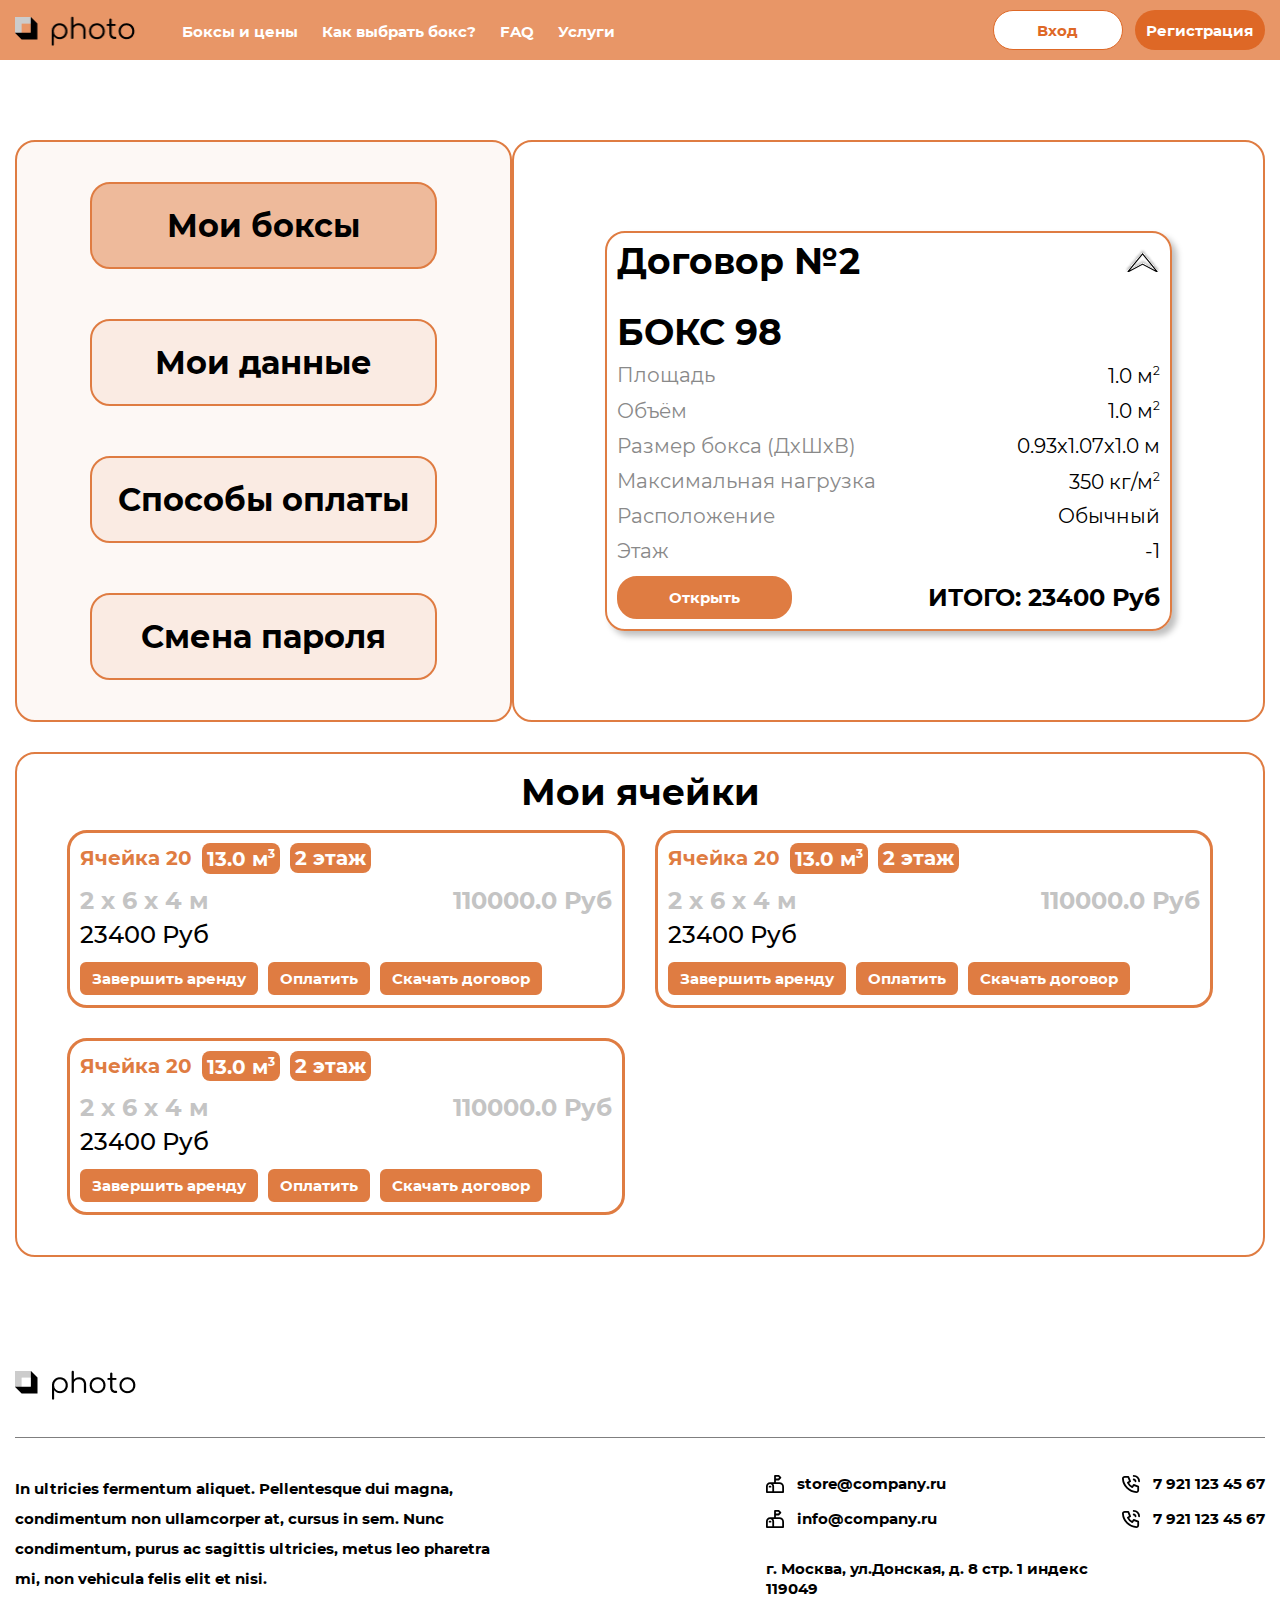
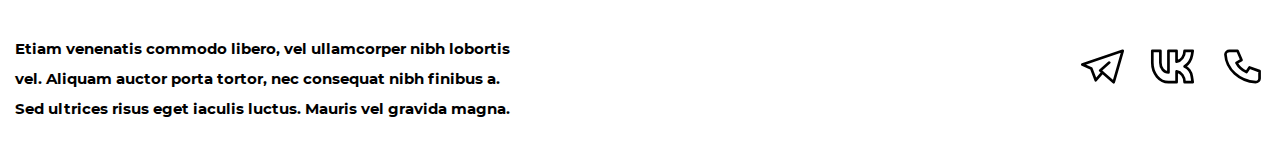
==== commit 3b11c4ae: "4" ====
--- a/account.html
+++ b/account.html
@@ -6,7 +6,7 @@
 	<meta name="format-detection" content="telephone=no">
 	<meta name="viewport" content="width=device-width, initial-scale=1.0">
 	<link rel="shortcut icon" href="img/favicon/Gulp.svg">
-	<link rel="stylesheet" href="css/style.min.css?_v=20230828214707">
+	<link rel="stylesheet" href="css/style.min.css?_v=20230829005453">
 </head>
 
 <body>
@@ -21,7 +21,7 @@
 				<nav class="header__navigate">
 					<ul class="header__list">
 						<li class="header__li"><a href="#" class="header__link">Боксы и цены</a></li>
-						<li class="header__li"><a href="#" class="header__link">Как выбрать бокс?</a></li>
+						<li class="header__li"><a href="box.html" class="header__link">Как выбрать бокс?</a></li>
 						<li class="header__li"><a href="faq.html" class="header__link">FAQ</a></li>
 						<li class="header__li"><a href="services.html" class="header__link">Услуги</a></li>
 					</ul>
@@ -544,7 +544,7 @@
 		</div>
 	</div>
 </div>
-  <script src="js/app.min.js?_v=20230828214707"></script>
+  <script src="js/app.min.js?_v=20230829005453"></script>
 </body>
 
 </html>--- a/css/style.min.css
+++ b/css/style.min.css
@@ -1 +1 @@
-@font-face{font-family:Montserrat;font-display:swap;src:url(../fonts/Montserrat-Black.woff2) format("woff2"),url(../fonts/Montserrat-Black.woff) format("woff");font-weight:900;font-style:normal}@font-face{font-family:Montserrat;font-display:swap;src:url(../fonts/Montserrat-Bold.woff2) format("woff2"),url(../fonts/Montserrat-Bold.woff) format("woff");font-weight:700;font-style:normal}@font-face{font-family:Montserrat;font-display:swap;src:url(../fonts/Montserrat-ExtraBold.woff2) format("woff2"),url(../fonts/Montserrat-ExtraBold.woff) format("woff");font-weight:800;font-style:normal}@font-face{font-family:Montserrat;font-display:swap;src:url(../fonts/Montserrat-ExtraLight.woff2) format("woff2"),url(../fonts/Montserrat-ExtraLight.woff) format("woff");font-weight:200;font-style:normal}@font-face{font-family:Montserrat;font-display:swap;src:url(../fonts/Montserrat-Light.woff2) format("woff2"),url(../fonts/Montserrat-Light.woff) format("woff");font-weight:300;font-style:normal}@font-face{font-family:Montserrat;font-display:swap;src:url(../fonts/Montserrat-Medium.woff2) format("woff2"),url(../fonts/Montserrat-Medium.woff) format("woff");font-weight:500;font-style:normal}@font-face{font-family:Montserrat;font-display:swap;src:url(../fonts/Montserrat-SemiBold.woff2) format("woff2"),url(../fonts/Montserrat-SemiBold.woff) format("woff");font-weight:600;font-style:normal}@font-face{font-family:Montserrat;font-display:swap;src:url(../fonts/Montserrat-Thin.woff2) format("woff2"),url(../fonts/Montserrat-Thin.woff) format("woff");font-weight:100;font-style:normal}@font-face{font-family:Montserrat;font-display:swap;src:url(../fonts/Montserrat-Regular.woff2) format("woff2"),url(../fonts/Montserrat-Regular.woff) format("woff");font-weight:400;font-style:normal}@font-face{font-family:icomoon;src:url(../fonts/iconsfont/icomoon.eot);src:url(../fonts/iconsfont/icomoon.eot) format("embedded-opentype"),url(../fonts/iconsfont/icomoon.ttf) format("truetype"),url(../fonts/iconsfont/icomoon.woff) format("woff"),url(../fonts/iconsfont/icomoon.svg) format("svg");font-weight:400;font-style:normal;font-display:block}[class*=" icon-"],[class^=icon-]{font-family:icomoon!important;speak:never;font-style:normal;font-weight:400;font-variant:normal;text-transform:none;line-height:1;-webkit-font-smoothing:antialiased;-moz-osx-font-smoothing:grayscale}.icon-phone:before{content:"\e900"}.icon-tel:before{content:"\e901"}.icon-telegram:before{content:"\e902"}.icon-vk:before{content:"\e903"}*{padding:0;margin:0;border:0}*,:after,:before{-webkit-box-sizing:border-box;box-sizing:border-box}:active,:focus{outline:0}a:active,a:focus{outline:0}aside,footer,header,nav,section{display:block}body,html{height:100%;min-width:320px}body{line-height:1;font-family:Montserrat,sans-serif;-ms-text-size-adjust:100%;-moz-text-size-adjust:100%;-webkit-text-size-adjust:100%}button,input,textarea{font-family:Montserrat,sans-serif}input::-ms-clear{display:none}button{cursor:pointer;background-color:transparent}button::-moz-focus-inner{padding:0;border:0}a,a:visited{text-decoration:none}a:hover{text-decoration:none}ul li{list-style:none}img{vertical-align:top;pointer-events:none}h1,h2,h3,h4,h5,h6{font-weight:inherit;font-size:inherit}*{-webkit-box-sizing:border-box;box-sizing:border-box}::-webkit-scrollbar{width:8px}::-webkit-scrollbar-track{background-color:#fbf8ec}::-webkit-scrollbar-thumb{background-color:#de6826;border-radius:10px}html._lock{overflow:hidden;position:relative;height:100%}body{color:#000;font-size:20px;font-weight:400}body._lock{overflow:hidden;position:relative;height:100%}.ak-wrapper{width:100%;min-height:100%;overflow:hidden;display:-webkit-box;display:-ms-flexbox;display:flex;-webkit-box-orient:vertical;-webkit-box-direction:normal;-ms-flex-direction:column;flex-direction:column}.ak-container{max-width:1440px;margin:0 auto;padding:0 10px}.ak-page{-webkit-box-flex:1;-ms-flex:1 1 auto;flex:1 1 auto}.ak-section{padding:80px 0}.ak-h1{text-shadow:0 4px 4px rgba(0,0,0,.25);font-size:64px;font-weight:700;line-height:30px}.ak-h2{color:#000;text-shadow:0 4px 4px rgba(0,0,0,.25);font-size:48px;font-weight:700}.ak-button{border-radius:20px;background:#de6826;color:#fff;padding:0 10px;font-weight:700;font-size:15px}.ak-p{color:#000;text-shadow:0 4px 4px rgba(0,0,0,.25);font-size:20px;font-weight:400;line-height:30px}.ak-tabs-list{display:-webkit-box;display:-ms-flexbox;display:flex;-webkit-box-align:center;-ms-flex-align:center;align-items:center;-ms-flex-wrap:wrap;flex-wrap:wrap;gap:10px;padding:15px 30px;border-radius:30px;background-color:#000}.ak-tabs-btn{border-radius:30px;color:#fff;padding:12px 34px;border:1px solid transparent;background-color:transparent;cursor:pointer;-webkit-transition:.2s;-o-transition:.2s;transition:.2s}.ak-tabs-btn._tab-btn-active{background-color:#df7c42}.ak-tabs-btn:hover{border:1px solid #df7c42}._none{display:none}.header{background-color:#e89667}.header__body{height:60px;padding:5px 0;display:-webkit-box;display:-ms-flexbox;display:flex;-webkit-box-align:center;-ms-flex-align:center;align-items:center;-webkit-box-pack:justify;-ms-flex-pack:justify;justify-content:space-between}.header__content{display:-webkit-box;display:-ms-flexbox;display:flex;-webkit-box-align:center;-ms-flex-align:center;align-items:center;-webkit-column-gap:45px;-moz-column-gap:45px;column-gap:45px}.header__logo{display:-webkit-box;display:-ms-flexbox;display:flex;-webkit-box-align:center;-ms-flex-align:center;align-items:center;-webkit-box-pack:center;-ms-flex-pack:center;justify-content:center;width:122px}.header__logo-img{max-width:100%;max-height:100%;-o-object-fit:cover;object-fit:cover}.header__list{display:-webkit-box;display:-ms-flexbox;display:flex;-webkit-box-align:center;-ms-flex-align:center;align-items:center;gap:24px}.header__link{color:#fff;font-size:15px;font-weight:700;position:relative}.header__link::after{content:"";position:absolute;top:100%;left:50%;-webkit-transform:translateX(-50%);-ms-transform:translateX(-50%);transform:translateX(-50%);width:0;height:2px;background-color:#fff;-webkit-transition:.2s;-o-transition:.2s;transition:.2s}.header__link:hover::after{width:100%}.header__wp-buttons{display:-webkit-box;display:-ms-flexbox;display:flex;-webkit-box-align:center;-ms-flex-align:center;align-items:center;-webkit-column-gap:12px;-moz-column-gap:12px;column-gap:12px}.header__wp-buttons a{display:-webkit-box;display:-ms-flexbox;display:flex;text-align:center;-webkit-box-align:center;-ms-flex-align:center;align-items:center;-webkit-box-pack:center;-ms-flex-pack:center;justify-content:center}.header__btn-auth{border:1px solid #de6826;background-color:#fff;width:130px;height:40px;color:#de6826;-webkit-transition:.2s;-o-transition:.2s;transition:.2s}.header__btn-auth:hover{color:#fff;background-color:#de6826}.header__btn-register{width:130px;height:40px;-webkit-transition:.2s;-o-transition:.2s;transition:.2s}.header__btn-register:hover{color:#de6826;background-color:#fff}.ak-header-burger{display:none;position:relative;width:50px;height:50px;cursor:pointer;border-radius:50%;z-index:5;background-color:#fff}.ak-header-burger span{position:absolute;-webkit-transition:all .2s ease 0s;-o-transition:all .2s ease 0s;transition:all .2s ease 0s;width:28px;height:3px;background:#de6826;left:11px}.ak-header-burger span:nth-child(1){top:17px}.ak-header-burger span:nth-child(2){top:23.5px}.ak-header-burger span:nth-child(3){bottom:16.5px}.ak-header-burger._active span{-webkit-transform:scale(0);-ms-transform:scale(0);transform:scale(0)}.ak-header-burger._active span:first-child{top:50%;-webkit-transform:translateY(-50%) rotate(-45deg);-ms-transform:translateY(-50%) rotate(-45deg);transform:translateY(-50%) rotate(-45deg)}.ak-header-burger._active span:last-child{bottom:50%;-webkit-transform:translateY(50%) rotate(45deg);-ms-transform:translateY(50%) rotate(45deg);transform:translateY(50%) rotate(45deg)}.footer{padding:15px 0 40px 0}.footer__wp-logo{width:227px;height:63px;display:-webkit-box;display:-ms-flexbox;display:flex;-webkit-box-align:center;-ms-flex-align:center;align-items:center}.footer__logo{max-width:100%;max-height:100%;-o-object-fit:cover;object-fit:cover}.footer__body{padding-top:36px;margin-top:22px;border-top:1px solid rgba(0,0,0,.5);width:100%;display:-webkit-box;display:-ms-flexbox;display:flex;-webkit-box-align:start;-ms-flex-align:start;align-items:flex-start;-webkit-box-pack:justify;-ms-flex-pack:justify;justify-content:space-between;gap:30px}.footer__wp-text{max-width:40%;display:-webkit-box;display:-ms-flexbox;display:flex;-webkit-box-orient:vertical;-webkit-box-direction:normal;-ms-flex-direction:column;flex-direction:column;-webkit-box-align:start;-ms-flex-align:start;align-items:flex-start;row-gap:40px}.footer__text{font-size:15px;font-weight:700;line-height:30px}.footer__wp-contacts{display:-webkit-box;display:-ms-flexbox;display:flex;-webkit-box-orient:vertical;-webkit-box-direction:normal;-ms-flex-direction:column;flex-direction:column;-webkit-box-align:end;-ms-flex-align:end;align-items:flex-end;row-gap:50px}.footer__contacts{display:-ms-grid;display:grid;-ms-grid-columns:(auto)[2];grid-template-columns:repeat(2,auto);gap:30px}.footer__contacts-block{display:-webkit-box;display:-ms-flexbox;display:flex;-webkit-box-orient:vertical;-webkit-box-direction:normal;-ms-flex-direction:column;flex-direction:column;-webkit-box-align:start;-ms-flex-align:start;align-items:flex-start;row-gap:15px;color:#000;font-size:15px;font-weight:700;max-width:326px}.footer__contacts-block:nth-child(2){-webkit-box-ordinal-group:4;-ms-flex-order:3;order:3}.footer__contacts-block a{display:-webkit-box;display:-ms-flexbox;display:flex;-webkit-box-align:center;-ms-flex-align:center;align-items:center;gap:13px;color:#000;font-size:15px;font-weight:700}.footer__contacts-block a svg{width:18px;height:18px;fill:none}.footer__contacts-block a span{position:relative}.footer__contacts-block a span::after{content:"";position:absolute;top:100%;left:50%;width:0;-webkit-transform:translateX(-50%);-ms-transform:translateX(-50%);transform:translateX(-50%);height:1px;background-color:#000;-webkit-transition:.2s;-o-transition:.2s;transition:.2s}.footer__contacts-block a:hover span::after{width:100%}.footer__contacts-block span{line-height:20px}.footer__socialNetwork{display:-webkit-box;display:-ms-flexbox;display:flex;-webkit-box-align:center;-ms-flex-align:center;align-items:center;gap:25px}.footer__socialNetwork-link svg{width:45px;height:35px;fill:none;stroke:#000;-webkit-transition:.1s;-o-transition:.1s;transition:.1s}.footer__socialNetwork-link:nth-child(1):hover svg{stroke:#37aeed}.footer__socialNetwork-link:nth-child(2):hover svg{stroke:#577da8}.footer__socialNetwork-link:nth-child(3):hover svg{stroke:#de6826}.ak-authorization__container{display:-webkit-box;display:-ms-flexbox;display:flex;-webkit-box-align:center;-ms-flex-align:center;align-items:center;-webkit-box-pack:center;-ms-flex-pack:center;justify-content:center;height:100%}.ak-authorization__wrapper{padding-top:40px;width:100%;display:-webkit-box;display:-ms-flexbox;display:flex;-webkit-box-orient:vertical;-webkit-box-direction:normal;-ms-flex-direction:column;flex-direction:column;-webkit-box-align:center;-ms-flex-align:center;align-items:center;row-gap:40px}.ak-authorization__navigate{display:-webkit-box;display:-ms-flexbox;display:flex;-webkit-box-orient:vertical;-webkit-box-direction:normal;-ms-flex-direction:column;flex-direction:column;-webkit-box-align:center;-ms-flex-align:center;align-items:center;row-gap:40px}.ak-authorization__logo{width:142px;height:37px;margin:0 auto;display:-webkit-box;display:-ms-flexbox;display:flex;-webkit-box-align:center;-ms-flex-align:center;align-items:center;-webkit-box-pack:center;-ms-flex-pack:center;justify-content:center}.ak-authorization__logo img{max-width:100%;max-height:100%;-o-object-fit:cover;object-fit:cover}.ak-authorization__list{background-color:#000;border-radius:18px;display:-webkit-box;display:-ms-flexbox;display:flex;-webkit-box-align:center;-ms-flex-align:center;align-items:center;gap:15px;padding:15px;-webkit-box-pack:justify;-ms-flex-pack:justify;justify-content:space-between}.ak-authorization__li{display:-webkit-inline-box;display:-ms-inline-flexbox;display:inline-flex}.ak-authorization__link{color:#fff;text-align:center;font-weight:700;font-size:17px;padding:12px 50px;background-color:#000}.ak-authorization__link._active{font-size:20px;background-color:#df7c42}.ak-authorization__body{max-width:948px;border-radius:20px;border:2px solid #df7c42;background:rgba(255,255,255,.63);-webkit-box-shadow:5px 5px 6px 0 rgba(0,0,0,.25);box-shadow:5px 5px 6px 0 rgba(0,0,0,.25);padding:60px 140px 75px 140px;display:-webkit-box;display:-ms-flexbox;display:flex;-webkit-box-align:center;-ms-flex-align:center;align-items:center;-webkit-box-pack:center;-ms-flex-pack:center;justify-content:center}.ak-form{display:-webkit-box;display:-ms-flexbox;display:flex;-webkit-box-orient:vertical;-webkit-box-direction:normal;-ms-flex-direction:column;flex-direction:column;-webkit-box-align:center;-ms-flex-align:center;align-items:center;row-gap:28px;width:669px}.ak-form__wp-input{position:relative;width:100%}.ak-form__wp-input svg{position:absolute;left:35px;width:35px;height:35px;top:50%;-webkit-transform:translateY(-50%);-ms-transform:translateY(-50%);transform:translateY(-50%);stroke:#000;fill:none;-webkit-transition:.2s;-o-transition:.2s;transition:.2s}.ak-form__wp-input .change-data-btn{position:absolute;right:8px;top:8px;color:#fff;font-size:12px;font-weight:700;padding:4px 9px;border-radius:90px;background-color:#df7c42;border:1px solid #df7c42;-webkit-transition:.2s;-o-transition:.2s;transition:.2s}.ak-form__wp-input .change-data-btn:hover{background-color:transparent;color:#df7c42}.ak-form__input{width:100%;border-radius:20px;border:2px solid #000;background:rgba(255,255,255,.63);-webkit-box-shadow:5px 5px 6px 0 rgba(0,0,0,.25);box-shadow:5px 5px 6px 0 rgba(0,0,0,.25);padding:30px 20px 30px 90px;font-size:20px;font-weight:400;-webkit-transition:.2s;-o-transition:.2s;transition:.2s}.ak-form__input::-webkit-input-placeholder{color:rgba(0,0,0,.8)}.ak-form__input::-moz-placeholder{color:rgba(0,0,0,.8)}.ak-form__input:-ms-input-placeholder{color:rgba(0,0,0,.8)}.ak-form__input::-ms-input-placeholder{color:rgba(0,0,0,.8)}.ak-form__input::placeholder{color:rgba(0,0,0,.8)}.ak-form__info{font-size:17px;font-weight:700;display:-webkit-box;display:-ms-flexbox;display:flex;-webkit-box-align:center;-ms-flex-align:center;align-items:center;gap:5px}.ak-form__info span{color:#000}.ak-form__info a{color:#df7c42;font-weight:700;font-size:17px;position:relative;white-space:nowrap}.ak-form__info a::after{content:"";position:absolute;top:100%;left:50%;-webkit-transform:translateX(-50%);-ms-transform:translateX(-50%);transform:translateX(-50%);width:100%;height:1px;background-color:#df7c42;-webkit-transition:.2s;-o-transition:.2s;transition:.2s}.ak-form__info a:hover::after{width:0}.ak-form__wp-button{display:-webkit-box;display:-ms-flexbox;display:flex;-webkit-box-orient:vertical;-webkit-box-direction:normal;-ms-flex-direction:column;flex-direction:column;-webkit-box-align:center;-ms-flex-align:center;align-items:center;margin-top:28px}.ak-form__wp-button a{position:relative;margin-top:7px;font-weight:700;font-size:17px;color:#df7c42}.ak-form__wp-button a::after{content:"";position:absolute;top:100%;left:50%;-webkit-transform:translateX(-50%);-ms-transform:translateX(-50%);transform:translateX(-50%);width:100%;height:1px;background-color:#df7c42;-webkit-transition:.2s;-o-transition:.2s;transition:.2s}.ak-form__wp-button a:hover::after{width:0}.ak-form__wp-checkbox{display:-webkit-box;display:-ms-flexbox;display:flex;-webkit-box-align:center;-ms-flex-align:center;align-items:center;-webkit-box-pack:center;-ms-flex-pack:center;justify-content:center;margin-bottom:15px}.ak-form__wp-checkbox span{font-size:17px;font-weight:700;margin-left:15px}.ak-form__wp-checkbox span a{text-decoration:underline}.ak-form__wp-checkbox span a::after{display:none}.ak-form__wp-checkbox span a:hover{text-decoration:none}.ak-form__wp-checkbox input{display:none;opacity:0;visibility:hidden}.ak-form__wp-checkbox input:checked+.ak-form__checkbox-label::before{-webkit-transform:scale(1);-ms-transform:scale(1);transform:scale(1)}.ak-form__checkbox-label{-webkit-box-flex:0;-ms-flex:0 0 30px;flex:0 0 30px;width:30px;height:30px;border-radius:10px;border:2px solid #000;padding:2px;cursor:pointer;position:relative}.ak-form__checkbox-label::before{content:"";position:absolute;top:2px;left:2px;right:2px;bottom:2px;border-radius:6px;background-color:#df7c42;-webkit-transition:.2s;-o-transition:.2s;transition:.2s;-webkit-transform:scale(0);-ms-transform:scale(0);transform:scale(0)}.ak-form__button{padding:12px 88px;font-size:20px;border:2px solid #df7c42;background-color:#df7c42;-webkit-transition:.2s;-o-transition:.2s;transition:.2s}.ak-form__button:hover{background-color:#fff;color:#df7c42}.successfully{display:-webkit-box;display:-ms-flexbox;display:flex;-webkit-box-align:center;-ms-flex-align:center;align-items:center;-webkit-box-pack:center;-ms-flex-pack:center;justify-content:center;position:fixed;left:0;top:0;width:100%;height:100%;background-color:rgba(0,0,0,.4);opacity:0;visibility:hidden;-webkit-transition:.1s;-o-transition:.1s;transition:.1s}.successfully__content{background-color:#fff;padding:60px 130px;border-radius:20px;border:3px solid #df7c42;-webkit-transform:scale(0);-ms-transform:scale(0);transform:scale(0);-webkit-transition:.2s ease-in-out;-o-transition:.2s ease-in-out;transition:.2s ease-in-out}.successfully__content span{color:#df7c42;text-align:center;font-size:32px;font-weight:700}.successfully._success{opacity:1;visibility:visible}.successfully._success .successfully__content{-webkit-transform:scale(1);-ms-transform:scale(1);transform:scale(1)}.modal{-webkit-overflow-scrolling:touch;z-index:100;padding:30px 10px;position:fixed;top:0;left:0;width:100%;height:100%;-webkit-transition:visibility .8s ease 0s;-o-transition:visibility .8s ease 0s;transition:visibility .8s ease 0s;visibility:hidden}.modal::before{content:"";background-color:rgba(0,0,0,.7);position:fixed;width:100%;height:100%;top:0;left:0;opacity:0;-webkit-transition:opacity .8s ease 0s;-o-transition:opacity .8s ease 0s;transition:opacity .8s ease 0s}.modal._show{visibility:visible;overflow:auto}.modal._show::before{opacity:1}.modal._show .modal_body{-webkit-transform:scale(1);-ms-transform:scale(1);transform:scale(1)}.modal._active{overflow:auto;visibility:visible}.modal._active::before{opacity:1}.modal._active .modal_body{-webkit-transition:all .3s ease .2s;-o-transition:all .3s ease .2s;transition:all .3s ease .2s;-webkit-transform:scale(1);-ms-transform:scale(1);transform:scale(1)}.modal_content{display:-webkit-box;display:-ms-flexbox;display:flex;-webkit-box-orient:vertical;-webkit-box-direction:normal;-ms-flex-direction:column;flex-direction:column;-webkit-box-align:center;-ms-flex-align:center;align-items:center;min-height:100%;-webkit-box-flex:1;-ms-flex:1 1 auto;flex:1 1 auto;width:100%;display:flex;-webkit-box-pack:center;-ms-flex-pack:center;justify-content:center;align-items:center}.modal_body{-webkit-transform:scale(0);-ms-transform:scale(0);transform:scale(0);-webkit-transition:all .3s ease 0s;-o-transition:all .3s ease 0s;transition:all .3s ease 0s}.modal_close{width:30px;height:30px;position:absolute;top:0;right:0;cursor:pointer;border:2px solid #757575;background-color:rgba(223,223,223,.8235294118);border-radius:8px;-webkit-transition:.2s;-o-transition:.2s;transition:.2s;-webkit-transform:translate(50%,-50%);-ms-transform:translate(50%,-50%);transform:translate(50%,-50%)}.modal_close span{display:block;position:absolute;width:50%;height:2px;background-color:#555353;-webkit-transition:.2s;-o-transition:.2s;transition:.2s;left:50%}.modal_close span:first-child{-webkit-transform:translateX(-50%) rotate(45deg);-ms-transform:translateX(-50%) rotate(45deg);transform:translateX(-50%) rotate(45deg);top:12px}.modal_close span:last-child{-webkit-transform:translateX(-50%) rotate(-45deg);-ms-transform:translateX(-50%) rotate(-45deg);transform:translateX(-50%) rotate(-45deg);top:12px}.modal_close:hover{border:2px solid red}.modal_close:hover span{background-color:red}.modal-confirm{width:100%;border-radius:20px;border:3px solid #df7c42;background:#fff;padding:50px;display:-webkit-box;display:-ms-flexbox;display:flex;-webkit-box-align:center;-ms-flex-align:center;align-items:center;-webkit-box-pack:center;-ms-flex-pack:center;justify-content:center;-webkit-box-orient:vertical;-webkit-box-direction:normal;-ms-flex-direction:column;flex-direction:column;row-gap:20px}.modal-confirm__span{text-align:center;color:#df7c42;font-size:24px;font-weight:700}.modal-confirm__wp-button{display:-webkit-box;display:-ms-flexbox;display:flex;-webkit-box-align:center;-ms-flex-align:center;align-items:center;gap:15px;-webkit-transition:.2s;-o-transition:.2s;transition:.2s}.modal-confirm__button{border-radius:4px;padding:5px 15px;-webkit-transition:.2s;-o-transition:.2s;transition:.2s;border:2px solid #df7c42;background-color:#df7c42}.modal-confirm__button:hover{background-color:transparent;color:#df7c42}._my-accordion{overflow:hidden}._my-accordion._open ._my-accordion-content{opacity:1}._my-accordion-content{-webkit-box-sizing:content-box;box-sizing:content-box;max-height:0;opacity:0;will-change:max-height}.ak-about__body{display:-webkit-box;display:-ms-flexbox;display:flex;-webkit-column-gap:40px;-moz-column-gap:40px;column-gap:40px}.ak-about__content{-webkit-box-flex:0;-ms-flex:0 1 40%;flex:0 1 40%}.ak-about__wp-text{display:-webkit-box;display:-ms-flexbox;display:flex;-webkit-box-align:start;-ms-flex-align:start;align-items:flex-start;-webkit-box-orient:vertical;-webkit-box-direction:normal;-ms-flex-direction:column;flex-direction:column;row-gap:40px;margin-top:30px}.ak-about__wp-img{display:inline;max-width:789px;max-height:790px;-webkit-box-flex:0;-ms-flex:0 1 789px;flex:0 1 789px;position:relative;display:-webkit-box;display:-ms-flexbox;display:flex;-webkit-box-align:start;-ms-flex-align:start;align-items:flex-start;-webkit-box-pack:center;-ms-flex-pack:center;justify-content:center}.ak-about__img{position:absolute;z-index:1}.ak-about__img:nth-child(1){left:1.0025062657%;top:9.5238095238%;width:35.0877192982%}.ak-about__img:nth-child(2){width:46.2406015038%;right:1.0025062657%;top:.8771929825%}.ak-about__img:nth-child(3){width:37.343358396%;z-index:2;top:46.365914787%;left:30.2005012531%}.ak-about__img-bg{max-width:100%;max-height:100%;-o-object-fit:cover;object-fit:cover}.ak-advantages{background:#f5f5f5}.ak-advantages__title{text-align:center}.ak-advantages__body{display:-webkit-box;display:-ms-flexbox;display:flex;-webkit-box-align:start;-ms-flex-align:start;align-items:flex-start;gap:30px;margin-top:50px}.ak-advantages__content{-webkit-box-flex:0;-ms-flex:0 1 60%;flex:0 1 60%}.ak-advantages__list{display:-webkit-box;display:-ms-flexbox;display:flex;-webkit-box-orient:vertical;-webkit-box-direction:normal;-ms-flex-direction:column;flex-direction:column;-webkit-box-align:start;-ms-flex-align:start;align-items:flex-start;row-gap:15px}.ak-advantages__item{border-radius:40px;padding:25px 9px}.ak-advantages__item._active{border:2px solid #df7c42;background:#f1ddd1}.ak-advantages__item-title{text-shadow:0 4px 4px rgba(0,0,0,.25);font-size:32px;font-weight:700}.ak-advantages__item-text{text-shadow:0 4px 4px rgba(0,0,0,.25);font-size:20px;font-weight:400;line-height:30px;margin-top:10px;max-width:800px}.ak-advantages__wp-img{-webkit-box-flex:0;-ms-flex:0 1 40%;flex:0 1 40%;display:-webkit-box;display:-ms-flexbox;display:flex;-webkit-box-align:center;-ms-flex-align:center;align-items:center;-webkit-box-pack:center;-ms-flex-pack:center;justify-content:center;border-radius:40px;border:3px solid #df7c42;overflow:hidden}.ak-advantages__img{max-width:100%;max-height:100%;-o-object-fit:cover;object-fit:cover}.ak-questions{padding:40px 0;position:relative}.ak-questions::before{content:"";position:absolute;background:-webkit-gradient(linear,left top,left bottom,from(rgba(223,124,66,.6)),to(rgba(255,120,44,0)));background:-o-linear-gradient(top,rgba(223,124,66,.6) 0,rgba(255,120,44,0) 100%);background:linear-gradient(180deg,rgba(223,124,66,.6) 0,rgba(255,120,44,0) 100%);left:0;top:0;width:100%;height:300px;z-index:-1}.ak-questions__body{display:-webkit-box;display:-ms-flexbox;display:flex;-webkit-box-orient:vertical;-webkit-box-direction:normal;-ms-flex-direction:column;flex-direction:column;-webkit-box-align:center;-ms-flex-align:center;align-items:center;row-gap:65px}.ak-questions__title{text-align:center}.ak-questions__tab:hover{border:1px solid #df7c42}.ak-questions__tab-content{display:none;-webkit-box-orient:vertical;-webkit-box-direction:normal;-ms-flex-direction:column;flex-direction:column;-webkit-box-align:center;-ms-flex-align:center;align-items:center;row-gap:16px}.ak-questions__tab-content._tab-content-active{display:-webkit-box;display:-ms-flexbox;display:flex}.ak-questions__accordion{padding:10px 20px 10px 45px;border-top:2px solid #000;border-bottom:2px solid #000}.ak-questions__accordion._open .ak-questions__accordion-title{padding:5px 20px;border:2px solid #000;background:rgba(223,124,66,.3)}.ak-questions__accordion._open .ak-questions__accordion-title span{margin-left:25px}.ak-questions__accordion._open .ak-questions__accordion-title img{width:50px}.ak-questions__accordion._open .ak-questions__accordion-button{background-color:#000}.ak-questions__accordion._open .ak-questions__accordion-button::after{width:14px}.ak-questions__accordion._open .ak-questions__accordion-button::before{height:0}.ak-questions__accordion._open .ak-questions__accordion-content{padding:25px 40px 0 0;opacity:1}.ak-questions__accordion._open .ak-questions__accordion-text{opacity:1;visibility:visible}.ak-questions__accordion-control{display:-webkit-box;display:-ms-flexbox;display:flex;-webkit-box-align:center;-ms-flex-align:center;align-items:center;-webkit-box-pack:justify;-ms-flex-pack:justify;justify-content:space-between;-webkit-column-gap:15px;-moz-column-gap:15px;column-gap:15px}.ak-questions__accordion-title{font-size:24px;font-weight:700;line-height:25px;border-radius:20px;border:2px solid transparent;-webkit-transition:.2s;-o-transition:.2s;transition:.2s;display:-webkit-box;display:-ms-flexbox;display:flex;-webkit-box-align:center;-ms-flex-align:center;align-items:center}.ak-questions__accordion-title span{-webkit-transition:.2s;-o-transition:.2s;transition:.2s}.ak-questions__accordion-title img{width:0;-webkit-transition:.2s;-o-transition:.2s;transition:.2s}.ak-questions__accordion-button{background-color:rgba(255,120,44,.8980392157);-webkit-box-flex:0;-ms-flex:0 0 45px;flex:0 0 45px;width:45px;height:45px;border-radius:50%;position:relative;-webkit-transition:.2s;-o-transition:.2s;transition:.2s}.ak-questions__accordion-button::after,.ak-questions__accordion-button::before{content:"";position:absolute;background-color:#fff;left:50%;top:50%;-webkit-transform:translate(-50%,-50%);-ms-transform:translate(-50%,-50%);transform:translate(-50%,-50%);-webkit-transition:.2s;-o-transition:.2s;transition:.2s}.ak-questions__accordion-button::after{width:20px;height:5px}.ak-questions__accordion-button::before{height:20px;width:5px}.ak-questions__accordion-content{padding:0 40px 0 0;display:-webkit-box;display:-ms-flexbox;display:flex;-webkit-box-align:start;-ms-flex-align:start;align-items:flex-start;-webkit-box-pack:end;-ms-flex-pack:end;justify-content:flex-end;overflow:hidden;max-height:0;opacity:0;will-change:max-height;-webkit-transition:all .2s;-o-transition:all .2s;transition:all .2s;-webkit-box-sizing:content-box;box-sizing:content-box}.ak-questions__accordion-text{text-align:right;padding:15px;border-radius:20px;border:2px solid #000;background:rgba(223,124,66,.3);width:70%;opacity:0;visibility:hidden;-webkit-transition:.2s;-o-transition:.2s;transition:.2s}.ak-servicesIntro{padding:50px 0}.ak-servicesIntro__title{text-align:center;font-size:64px}.ak-servicesIntro__body{margin-top:40px;background:-webkit-gradient(linear,left top,left bottom,from(rgba(223,124,66,.6)),to(rgba(255,120,44,0)));background:-o-linear-gradient(top,rgba(223,124,66,.6) 0,rgba(255,120,44,0) 100%);background:linear-gradient(180deg,rgba(223,124,66,.6) 0,rgba(255,120,44,0) 100%)}.ak-servicesIntro__content{padding-top:40px;display:-webkit-box;display:-ms-flexbox;display:flex;-webkit-box-align:start;-ms-flex-align:start;align-items:flex-start;-webkit-box-pack:justify;-ms-flex-pack:justify;justify-content:space-between;position:relative}.ak-servicesIntro__wp-text{max-width:60%;position:relative}.ak-servicesIntro__wp-text svg{position:absolute;top:100%;left:50%;-webkit-transform:translate(-50%,100%);-ms-transform:translate(-50%,100%);transform:translate(-50%,100%);width:32px;fill:none;stroke:#000;cursor:pointer;opacity:0;visibility:hidden;-webkit-transition:.2s;-o-transition:.2s;transition:.2s}.ak-servicesIntro__wp-text svg._vis{-webkit-transform:rotate(180deg);-ms-transform:rotate(180deg);transform:rotate(180deg)}.ak-servicesIntro__img{width:32.8873239437%;-webkit-transform:translateY(-20%);-ms-transform:translateY(-20%);transform:translateY(-20%)}.ak-services__body{display:-webkit-box;display:-ms-flexbox;display:flex;-webkit-box-align:center;-ms-flex-align:center;align-items:center;-webkit-box-orient:vertical;-webkit-box-direction:normal;-ms-flex-direction:column;flex-direction:column;row-gap:50px}.ak-services__tabs-content{display:-webkit-box;display:-ms-flexbox;display:flex;-webkit-box-align:center;-ms-flex-align:center;align-items:center;-webkit-box-pack:center;-ms-flex-pack:center;justify-content:center;-ms-flex-wrap:wrap;flex-wrap:wrap;gap:90px;display:none}.ak-services__tabs-content._tab-content-active{display:-webkit-box;display:-ms-flexbox;display:flex}.ak-services__item{width:350px;height:272px;border-radius:20px;border:2px solid #000;background:rgba(223,124,66,.3);-webkit-box-shadow:5px 5px 6px 0 rgba(0,0,0,.25);box-shadow:5px 5px 6px 0 rgba(0,0,0,.25);padding:40px;position:relative}.ak-services__item span{font-size:24px;font-weight:600;line-height:35px;position:relative;z-index:1}.ak-services__item img{position:absolute;right:0;bottom:0;-webkit-transform:translate(20%,10%);-ms-transform:translate(20%,10%);transform:translate(20%,10%);z-index:0;-o-object-fit:contain;object-fit:contain}.ak-account__body{display:-webkit-box;display:-ms-flexbox;display:flex}.ak-account__aside{-webkit-box-flex:0;-ms-flex:0 1 42.2535211268%;flex:0 1 42.2535211268%;border-radius:20px;border:2px solid #df7c42;background:rgba(223,124,66,.05)}.ak-account__aside-list{display:-webkit-box;display:-ms-flexbox;display:flex;-webkit-box-orient:vertical;-webkit-box-direction:normal;-ms-flex-direction:column;flex-direction:column;-webkit-box-align:center;-ms-flex-align:center;align-items:center;row-gap:50px;padding:40px 0}.ak-account__aside-item{width:70.3333333333%}.ak-account__aside-button{border-radius:20px;border:2px solid #df7c42;background-color:rgba(223,124,66,.1);font-size:32px;font-weight:700;min-width:100%;height:87px;-webkit-transition:.2s;-o-transition:.2s;transition:.2s;color:#000}.ak-account__aside-button:hover{color:#df7c42}.ak-account__aside-button._tab-btn-active{background-color:rgba(223,124,66,.5);color:#000}.ak-account__content{-webkit-box-flex:0;-ms-flex:0 1 64.0277777778%;flex:0 1 64.0277777778%;border-radius:20px;border:2px solid #df7c42;background:rgba(255,255,255,.63);position:relative}.ak-account__content-tab{display:none;width:100%;height:100%;-webkit-box-align:center;-ms-flex-align:center;align-items:center;-webkit-box-pack:center;-ms-flex-pack:center;justify-content:center;padding:40px 20px}.ak-account__content-tab._tab-content-active{display:-webkit-box;display:-ms-flexbox;display:flex}.ak-account__content-block{border-radius:20px;border:2px solid #df7c42;background:rgba(255,255,255,.63);-webkit-box-shadow:5px 5px 6px 0 rgba(0,0,0,.25);box-shadow:5px 5px 6px 0 rgba(0,0,0,.25)}.ak-account__content-block.block-password-change{width:73.3188720174%;padding:35px 45px 20px 45px}.ak-account__content-block.block-payment-methods{display:-webkit-box;display:-ms-flexbox;display:flex;-webkit-box-orient:vertical;-webkit-box-direction:normal;-ms-flex-direction:column;flex-direction:column;row-gap:80px;border:none;-webkit-box-shadow:none;box-shadow:none}.ak-account__content-block.block-account{display:-webkit-box;display:-ms-flexbox;display:flex;-webkit-box-orient:vertical;-webkit-box-direction:normal;-ms-flex-direction:column;flex-direction:column;-webkit-box-align:center;-ms-flex-align:center;align-items:center;row-gap:60px;border:none;-webkit-box-shadow:none;box-shadow:none;width:100%;height:100%}.ak-account__content-block.block-boxes{width:80%;padding:10px}.ak-account__content-block.completion-lease{padding:20px 40px;width:80%}.ak-account__content-option{padding:25px 10px;border-radius:20px;border:2px solid #df7c42;background:rgba(255,255,255,.63);-webkit-box-shadow:5px 5px 6px 0 rgba(0,0,0,.25);box-shadow:5px 5px 6px 0 rgba(0,0,0,.25);display:-webkit-box;display:-ms-flexbox;display:flex;-webkit-box-orient:vertical;-webkit-box-direction:normal;-ms-flex-direction:column;flex-direction:column;-webkit-box-align:start;-ms-flex-align:start;align-items:flex-start;row-gap:30px;width:80%;margin:0 auto}.ak-account__content-option span:nth-child(1){font-size:36px;font-weight:700}.ak-account__content-option span:nth-child(2){font-size:32px;font-weight:600}.ak-account__content-option p{font-size:24px;font-weight:500;line-height:30px}.ak-account__content-title{text-align:center;font-size:36px;font-weight:700}.ak-account__form.form-password-change{width:100%;display:-webkit-box;display:-ms-flexbox;display:flex;-webkit-box-orient:vertical;-webkit-box-direction:normal;-ms-flex-direction:column;flex-direction:column;-webkit-box-align:center;-ms-flex-align:center;align-items:center;row-gap:20px;margin-top:28px}.ak-account__form.form-account-data{border-radius:20px;border:2px solid #df7c42;background:rgba(255,255,255,.63);-webkit-box-shadow:5px 5px 6px 0 rgba(0,0,0,.25);box-shadow:5px 5px 6px 0 rgba(0,0,0,.25);padding:30px 60px 40px 15px;width:80%}.ak-account__form.form-account-data .account-data{display:-webkit-box;display:-ms-flexbox;display:flex;-webkit-box-align:center;-ms-flex-align:center;align-items:center;margin-top:30px;gap:60px}.ak-account__form.form-account-data .account-data__wp-img{width:38.8333333333%;height:62.4664879357%;border-radius:50%;overflow:hidden}.ak-account__form.form-account-data .account-data__wp-img label{cursor:pointer;position:relative;width:100%;height:100%;display:-webkit-box;display:-ms-flexbox;display:flex;-webkit-box-align:center;-ms-flex-align:center;align-items:center;-webkit-box-pack:center;-ms-flex-pack:center;justify-content:center}.ak-account__form.form-account-data .account-data__wp-img label svg{fill:none;stroke:#000;width:100%;height:100%}.ak-account__form.form-account-data .account-data__wp-img label img{max-width:100%;max-height:100%;-o-object-fit:cover;object-fit:cover}.ak-account__form.form-account-data .account-data__wp-img label::before{content:"";position:absolute;left:0;top:0;width:100%;height:100%;background-color:rgba(0,0,0,.45);opacity:0;visibility:hidden;-webkit-transition:.2s;-o-transition:.2s;transition:.2s}.ak-account__form.form-account-data .account-data__wp-img label:hover span,.ak-account__form.form-account-data .account-data__wp-img label:hover::before{opacity:1;visibility:visible}.ak-account__form.form-account-data .account-data__wp-img span{font-size:14px;position:absolute;left:50%;top:50%;white-space:nowrap;-webkit-transform:translate(-50%,-50%);-ms-transform:translate(-50%,-50%);transform:translate(-50%,-50%);z-index:1;font-weight:700;opacity:0;visibility:hidden;-webkit-transition:.2s;-o-transition:.2s;transition:.2s;color:#fff}.ak-account__form.form-account-data .account-data__wp-img input{display:none}.ak-account__form.form-account-data .account-data__column{width:51.5%;display:-webkit-box;display:-ms-flexbox;display:flex;-webkit-box-align:center;-ms-flex-align:center;align-items:center;-webkit-box-orient:vertical;-webkit-box-direction:normal;-ms-flex-direction:column;flex-direction:column;row-gap:25px}.ak-account__form.form-account-data .account-data__input{border-radius:20px;border:2px solid #000;background:rgba(255,255,255,.63);-webkit-box-shadow:5px 5px 6px 0 rgba(0,0,0,.25);box-shadow:5px 5px 6px 0 rgba(0,0,0,.25);font-size:18px;font-weight:400;padding:30px 15px;width:100%}.ak-account__form.form-account-data .account-data__input::-webkit-input-placeholder{color:rgba(0,0,0,.8)}.ak-account__form.form-account-data .account-data__input::-moz-placeholder{color:rgba(0,0,0,.8)}.ak-account__form.form-account-data .account-data__input:-ms-input-placeholder{color:rgba(0,0,0,.8)}.ak-account__form.form-account-data .account-data__input::-ms-input-placeholder{color:rgba(0,0,0,.8)}.ak-account__form.form-account-data .account-data__input::placeholder{color:rgba(0,0,0,.8)}.ak-account__form.account-data-content{display:none}.ak-account__form._tab-content-active{display:block}.ak-account__form.form-account-contacts{padding:30px 50px;border-radius:20px;border:2px solid #df7c42;background:rgba(255,255,255,.63);-webkit-box-shadow:5px 5px 6px 0 rgba(0,0,0,.25);box-shadow:5px 5px 6px 0 rgba(0,0,0,.25)}.ak-account__form.form-account-contacts .form-account-contacts__column{margin-top:40px;display:-webkit-box;display:-ms-flexbox;display:flex;-webkit-box-orient:vertical;-webkit-box-direction:normal;-ms-flex-direction:column;flex-direction:column;-webkit-box-align:center;-ms-flex-align:center;align-items:center;row-gap:30px}.ak-account__form.form-account-passport{width:90%;padding:15px 20px 25px 20px;border-radius:20px;border:2px solid #df7c42;background:rgba(255,255,255,.63);-webkit-box-shadow:5px 5px 6px 0 rgba(0,0,0,.25);box-shadow:5px 5px 6px 0 rgba(0,0,0,.25)}.ak-account__form.form-account-passport .account-passport{display:-webkit-box;display:-ms-flexbox;display:flex;-webkit-box-align:start;-ms-flex-align:start;align-items:flex-start;-webkit-box-pack:justify;-ms-flex-pack:justify;justify-content:space-between;margin-top:20px;gap:30px}.ak-account__form.form-account-passport .account-passport__wp-img{-webkit-box-flex:0;-ms-flex:0 0 187px;flex:0 0 187px;width:187px;height:245px;overflow:hidden}.ak-account__form.form-account-passport .account-passport__wp-img label{width:100%;height:100%;position:relative;display:-webkit-box;display:-ms-flexbox;display:flex;-webkit-box-align:center;-ms-flex-align:center;align-items:center;-webkit-box-pack:center;-ms-flex-pack:center;justify-content:center;padding:10px 20px;background-color:rgba(0,0,0,.25);cursor:pointer}.ak-account__form.form-account-passport .account-passport__wp-img label input{display:none}.ak-account__form.form-account-passport .account-passport__wp-img label::before{content:"";position:absolute;width:100%;height:100%;left:0;top:0;background-color:rgba(0,0,0,.25);opacity:0;visibility:hidden;-webkit-transition:.2s;-o-transition:.2s;transition:.2s}.ak-account__form.form-account-passport .account-passport__wp-img label:hover::before{opacity:1;visibility:visible}.ak-account__form.form-account-passport .account-passport__wp-img label:hover .account-passport__img-download{-webkit-transform:translate(-50%,-50%) scale(1);-ms-transform:translate(-50%,-50%) scale(1);transform:translate(-50%,-50%) scale(1);opacity:1;visibility:visible}.ak-account__form.form-account-passport .account-passport__img-title{text-align:center;text-transform:uppercase;font-size:24px;font-weight:700;line-height:30px}.ak-account__form.form-account-passport .account-passport__img-download{position:absolute;font-size:14px;left:50%;top:50%;-webkit-transform:translate(-50%,-50%);-ms-transform:translate(-50%,-50%);transform:translate(-50%,-50%);z-index:1;white-space:nowrap;visibility:hidden;-webkit-transform:scale(0);-ms-transform:scale(0);transform:scale(0);-webkit-transition:.2s;-o-transition:.2s;transition:.2s;font-weight:700;color:#fff}.ak-account__form.form-account-passport .account-passport__block{-webkit-box-flex:0;-ms-flex:0 1 100%;flex:0 1 100%;display:-webkit-box;display:-ms-flexbox;display:flex;-webkit-box-orient:vertical;-webkit-box-direction:normal;-ms-flex-direction:column;flex-direction:column;-webkit-box-align:center;-ms-flex-align:center;align-items:center;row-gap:30px}.ak-account__form.form-account-passport .account-passport__row{width:100%;display:-webkit-box;display:-ms-flexbox;display:flex;-webkit-box-align:center;-ms-flex-align:center;align-items:center;gap:30px}.ak-account__form.form-account-passport .account-passport__column{display:-webkit-box;display:-ms-flexbox;display:flex;-webkit-box-orient:vertical;-webkit-box-direction:normal;-ms-flex-direction:column;flex-direction:column;-webkit-box-align:center;-ms-flex-align:center;align-items:center;row-gap:20px;width:100%}.ak-account__form.form-account-passport .account-passport__input{border-radius:20px;border:2px solid #000;background:rgba(255,255,255,.63);-webkit-box-shadow:5px 5px 6px 0 rgba(0,0,0,.25);box-shadow:5px 5px 6px 0 rgba(0,0,0,.25);font-size:17px;font-weight:400;padding:20px 15px;width:100%}.ak-account__form.form-account-passport .account-passport__input::-webkit-input-placeholder{color:rgba(0,0,0,.8)}.ak-account__form.form-account-passport .account-passport__input::-moz-placeholder{color:rgba(0,0,0,.8)}.ak-account__form.form-account-passport .account-passport__input:-ms-input-placeholder{color:rgba(0,0,0,.8)}.ak-account__form.form-account-passport .account-passport__input::-ms-input-placeholder{color:rgba(0,0,0,.8)}.ak-account__form.form-account-passport .account-passport__input::placeholder{color:rgba(0,0,0,.8)}.ak-account__form.form-account-passport .account-passport .wp-input-subdivision svg{left:25px}.ak-account__form.form-account-passport .account-passport .input-subdivision{padding:20px 15px 20px 70px}.ak-account__form-button{padding:15px;font-size:24px;font-weight:700;border:2px solid #df7c42;background-color:#df7c42;-webkit-transition:.2s;-o-transition:.2s;transition:.2s}.ak-account__form-button:hover{background-color:transparent;color:#df7c42}.ak-account__content-list-tabs{display:-webkit-box;display:-ms-flexbox;display:flex;-webkit-box-align:center;-ms-flex-align:center;align-items:center;gap:10px}.ak-account__content-list-tabs button{border-radius:90px}.ak-contracts{width:100%;display:-webkit-box;display:-ms-flexbox;display:flex;-webkit-box-orient:vertical;-webkit-box-direction:normal;-ms-flex-direction:column;flex-direction:column;row-gap:15px}.ak-contracts__form{display:-webkit-box;display:-ms-flexbox;display:flex;-webkit-box-orient:vertical;-webkit-box-direction:normal;-ms-flex-direction:column;flex-direction:column;-webkit-box-align:start;-ms-flex-align:start;align-items:flex-start;width:100%;row-gap:20px}.ak-contracts__form._open .ak-contracts__control-button{-webkit-transform:rotate(0);-ms-transform:rotate(0);transform:rotate(0)}.ak-contracts__control{width:100%;display:-webkit-box;display:-ms-flexbox;display:flex;-webkit-box-align:center;-ms-flex-align:center;align-items:center;-webkit-box-pack:justify;-ms-flex-pack:justify;justify-content:space-between;cursor:pointer}.ak-contracts__title{font-size:36px;font-weight:700}.ak-contracts__control-button{display:-webkit-box;display:-ms-flexbox;display:flex;-webkit-box-align:center;-ms-flex-align:center;align-items:center;-webkit-box-pack:center;-ms-flex-pack:center;justify-content:center;width:35px;-webkit-transform:rotate(-180deg);-ms-transform:rotate(-180deg);transform:rotate(-180deg);cursor:pointer;-webkit-transition:.2s;-o-transition:.2s;transition:.2s}.ak-contracts__control-button img{max-width:100%;max-height:100%;-o-object-fit:contain;object-fit:contain}.ak-contracts__content{-webkit-box-sizing:content-box;box-sizing:content-box;display:-webkit-box;display:-ms-flexbox;display:flex;-webkit-box-orient:vertical;-webkit-box-direction:normal;-ms-flex-direction:column;flex-direction:column;row-gap:15px;-webkit-transition:.2s;-o-transition:.2s;transition:.2s;width:100%}.ak-contracts__info{display:-webkit-box;display:-ms-flexbox;display:flex;-webkit-box-orient:vertical;-webkit-box-direction:normal;-ms-flex-direction:column;flex-direction:column;-webkit-box-align:start;-ms-flex-align:start;align-items:flex-start;row-gap:5px}.ak-contracts__info-stoke{display:-webkit-box;display:-ms-flexbox;display:flex;-webkit-box-align:center;-ms-flex-align:center;align-items:center;-ms-flex-wrap:wrap;flex-wrap:wrap;-webkit-column-gap:5px;-moz-column-gap:5px;column-gap:5px}.ak-contracts__info-name{font-size:24px;font-weight:600;line-height:25px}.ak-contracts__info-date{color:#898989;font-weight:500;font-size:24px}.ak-contracts__payment{border-radius:20px;border:2px solid #898989;padding:5px 25px;display:-webkit-box;display:-ms-flexbox;display:flex;row-gap:10px;-webkit-box-orient:vertical;-webkit-box-direction:normal;-ms-flex-direction:column;flex-direction:column;-webkit-box-align:start;-ms-flex-align:start;align-items:flex-start}.ak-contracts__payment-title{font-size:24px;font-weight:600}.ak-contracts__payment-methods{display:-webkit-box;display:-ms-flexbox;display:flex;width:100%;-webkit-box-orient:vertical;-webkit-box-direction:normal;-ms-flex-direction:column;flex-direction:column;border-radius:20px;border:2px solid #898989}.ak-contracts__payment-methods-item{width:100%;padding:5px 25px;cursor:pointer;display:-webkit-box;display:-ms-flexbox;display:flex;-webkit-box-align:center;-ms-flex-align:center;align-items:center;gap:10px;-webkit-transition:.2s;-o-transition:.2s;transition:.2s;border-radius:20px}.ak-contracts__payment-methods-item img{max-width:40px}.ak-contracts__payment-methods-item span{max-width:100%;-webkit-box-flex:1;-ms-flex:1 1 auto;flex:1 1 auto}.ak-contracts__payment-methods-item input{display:none}.ak-contracts__payment-methods-item input:checked+label{border:2px solid #df7c42}.ak-contracts__payment-methods-item input:checked+label::before{-webkit-transform:scale(1);-ms-transform:scale(1);transform:scale(1)}.ak-contracts__payment-methods-item label{cursor:pointer;width:30px;height:30px;border-radius:50%;border:2px solid #898989;position:relative;overflow:hidden;-webkit-transition:.2s;-o-transition:.2s;transition:.2s}.ak-contracts__payment-methods-item label::before{content:"";position:absolute;top:5px;left:5px;right:5px;bottom:5px;background-color:#df7c42;border-radius:50%;-webkit-transform:scale(0);-ms-transform:scale(0);transform:scale(0);-webkit-transition:.2s;-o-transition:.2s;transition:.2s}.ak-contracts__payment-methods-item._active{outline:4px solid #df7c42}.ak-contracts__payment-result{display:-webkit-box;display:-ms-flexbox;display:flex;-webkit-box-pack:justify;-ms-flex-pack:justify;justify-content:space-between;-webkit-box-align:end;-ms-flex-align:end;align-items:flex-end;width:100%}.ak-contracts__payment-result span{font-style:24px;font-weight:700}.ak-contracts__footer{display:-webkit-box;display:-ms-flexbox;display:flex;-webkit-box-align:center;-ms-flex-align:center;align-items:center;gap:25px}.ak-contracts__button{padding:10px;background:#df7c42;border:2px solid #df7c42;-webkit-transition:.2s;-o-transition:.2s;transition:.2s}.ak-contracts__button:hover{background-color:transparent;color:#df7c42}.ak-boxes{margin-top:15px;display:-webkit-box;display:-ms-flexbox;display:flex;-webkit-box-orient:vertical;-webkit-box-direction:normal;-ms-flex-direction:column;flex-direction:column;row-gap:15px}.ak-boxes__form{display:-webkit-box;display:-ms-flexbox;display:flex;-webkit-box-orient:vertical;-webkit-box-direction:normal;-ms-flex-direction:column;flex-direction:column;-webkit-box-align:start;-ms-flex-align:start;align-items:flex-start;row-gap:15px}.ak-boxes__title{font-size:36px;font-weight:700}.ak-boxes__info{width:100%;display:-webkit-box;display:-ms-flexbox;display:flex;-webkit-box-orient:vertical;-webkit-box-direction:normal;-ms-flex-direction:column;flex-direction:column;-webkit-box-align:start;-ms-flex-align:start;align-items:flex-start;row-gap:15px}.ak-boxes__row{width:100%;display:-webkit-box;display:-ms-flexbox;display:flex;-webkit-box-align:end;-ms-flex-align:end;align-items:flex-end;-webkit-box-pack:justify;-ms-flex-pack:justify;justify-content:space-between}.ak-boxes__info-span-name{color:#898989;text-align:left}.ak-boxes__info-span-data{text-align:right}.ak-boxes__info-span-data sup{font-size:12px}.ak-boxes__footer{display:-webkit-box;display:-ms-flexbox;display:flex;-webkit-box-pack:justify;-ms-flex-pack:justify;justify-content:space-between;-webkit-box-align:center;-ms-flex-align:center;align-items:center;width:100%;gap:15px}.ak-boxes__button{padding:10px 50px;background:#df7c42;border:2px solid #df7c42;-webkit-transition:.2s;-o-transition:.2s;transition:.2s}.ak-boxes__button:hover{background-color:transparent;color:#df7c42}.ak-boxes__result{font-size:24px;font-weight:700}.ak-cells{margin-top:30px;width:100%;border-radius:20px;border:2px solid #df7c42;background-color:rgba(255,255,255,.63);padding:20px 50px 40px 50px}.ak-cells__title{text-align:center;font-size:36px;font-weight:700;display:block}.ak-cells__content{margin-top:20px;display:-ms-grid;display:grid;-ms-grid-columns:(1fr)[2];grid-template-columns:repeat(2,1fr);gap:30px}.ak-cells__item{width:100%;max-width:700%;border-radius:20px;border:3px solid #df7c42;background:rgba(255,255,255,.5);padding:10px;display:-webkit-box;display:-ms-flexbox;display:flex;-webkit-box-align:start;-ms-flex-align:start;align-items:flex-start;-webkit-box-orient:vertical;-webkit-box-direction:normal;-ms-flex-direction:column;flex-direction:column;row-gap:15px}.ak-cells__item-top{display:-webkit-box;display:-ms-flexbox;display:flex;-webkit-box-align:center;-ms-flex-align:center;align-items:center;gap:10px}.ak-cells__item-name{color:#df7c42;font-weight:700}.ak-cells__item-info{color:#fff;font-weight:700;background-color:#df7c42;border-radius:8px;padding:5px}.ak-cells__item-info sup{font-size:12px}.ak-cells__item-content{width:100%;display:-webkit-box;display:-ms-flexbox;display:flex;-webkit-box-orient:vertical;-webkit-box-direction:normal;-ms-flex-direction:column;flex-direction:column;row-gap:10px}.ak-cells__item-row{display:-webkit-box;display:-ms-flexbox;display:flex;-webkit-box-align:center;-ms-flex-align:center;align-items:center;-webkit-box-pack:justify;-ms-flex-pack:justify;justify-content:space-between}.ak-cells__item-span{font-size:24px;font-weight:700;color:#c4c4c4}.ak-cells__item-price{font-size:24px;font-weight:500;color:#000}.ak-cells__item-bottom{width:100%;display:-webkit-box;display:-ms-flexbox;display:flex;-webkit-box-align:center;-ms-flex-align:center;align-items:center;-webkit-box-align:start;-ms-flex-align:start;align-items:flex-start;gap:10px}.ak-cells__item-button{padding:5px 10px;border-radius:6px;background-color:#df7c42;border:2px solid #df7c42;-webkit-transition:.2s;-o-transition:.2s;transition:.2s}.ak-cells__item-button:hover{background-color:transparent;color:#df7c42}.completion-lease__form{margin-top:30px;display:-webkit-box;display:-ms-flexbox;display:flex;-webkit-box-orient:vertical;-webkit-box-direction:normal;-ms-flex-direction:column;flex-direction:column;-webkit-box-align:center;-ms-flex-align:center;align-items:center;row-gap:20px}.completion-lease__form .ak-form__wp-input svg{left:25px}.completion-lease__form .ak-form__input{padding:30px 20px 30px 75px}.completion-lease__button{background:#df7c42;padding:10px 10px;-webkit-transition:.2s;-o-transition:.2s;transition:.2s;border:2px solid #df7c42}.completion-lease__button:hover{background-color:transparent;color:#df7c42}.completion-lease__back{position:absolute;width:78px;height:78px;background-color:#df7c42;border-radius:50%;left:25px;bottom:25px;-webkit-transition:.2s;-o-transition:.2s;transition:.2s}.completion-lease__back::after,.completion-lease__back::before{content:"";position:absolute;border-radius:10px;width:25px;height:4px;background-color:#fff;top:50%;left:50%;-webkit-transform:translate(-50%,-50%);-ms-transform:translate(-50%,-50%);transform:translate(-50%,-50%)}.completion-lease__back::after{-webkit-transform:translate(-50%,-200%) rotate(-45deg);-ms-transform:translate(-50%,-200%) rotate(-45deg);transform:translate(-50%,-200%) rotate(-45deg)}.completion-lease__back::before{-webkit-transform:translate(-50%,200%) rotate(45deg);-ms-transform:translate(-50%,200%) rotate(45deg);transform:translate(-50%,200%) rotate(45deg)}.completion-lease__back:hover{-webkit-transform:scale(.8);-ms-transform:scale(.8);transform:scale(.8)}@media (max-width:1455px){.ak-container{max-width:1279.98px}}@media (max-width:1279.98px){.ak-container{max-width:991.98px}.ak-about__content{-webkit-box-flex:1;-ms-flex:1 1 100%;flex:1 1 100%}.ak-about__wp-img{display:none}.ak-questions__tabs-list{-webkit-box-orient:vertical;-webkit-box-direction:normal;-ms-flex-direction:column;flex-direction:column}.ak-account__aside-item{width:85%}.ak-account__aside-button{font-size:24px}.ak-account__content-block.block-boxes{width:95%}.ak-account__content-block.block-password-change{width:95%}.ak-account__content-option{width:95%}.ak-account__form.form-account-data{padding:20px 40px}.ak-account__form.form-account-data .account-data{-webkit-box-orient:vertical;-webkit-box-direction:normal;-ms-flex-direction:column;flex-direction:column;gap:20px}.ak-account__form.form-account-data .account-data__wp-img{width:172px;height:172px;margin:0 auto}.ak-account__form.form-account-data .account-data__column{width:100%}.ak-account__form.form-account-passport .account-passport{-webkit-box-orient:vertical;-webkit-box-direction:normal;-ms-flex-direction:column;flex-direction:column}.ak-account__form.form-account-passport .account-passport__wp-img{margin:0 auto}.ak-account__form.form-account-passport .account-passport__block{width:100%}}@media (max-width:991.98px){.ak-container{max-width:767.98px}.ak-h1{font-size:48px}.header__navigate{position:absolute;left:0;top:0;width:100%;background-color:#e89667;padding:80px 20px 20px 20px;z-index:4;-webkit-transform:translateY(-100%);-ms-transform:translateY(-100%);transform:translateY(-100%);-webkit-transition:-webkit-transform .2s ease-out;transition:-webkit-transform .2s ease-out;-o-transition:transform .2s ease-out;transition:transform .2s ease-out;transition:transform .2s ease-out,-webkit-transform .2s ease-out}.header__navigate._active{-webkit-transform:translateY(0);-ms-transform:translateY(0);transform:translateY(0)}.header__list{-webkit-box-orient:vertical;-webkit-box-direction:normal;-ms-flex-direction:column;flex-direction:column}.header__link{font-size:20px}.ak-header-burger{display:block}.footer__wp-text{max-width:100%}.footer__contacts{-ms-grid-columns:(auto)[1];grid-template-columns:repeat(1,auto)}.ak-authorization__body{max-width:none;width:100%;padding:60px 20px 75px 20px}.ak-form{max-width:none;width:100%}.ak-advantages__body{-webkit-box-orient:vertical;-webkit-box-direction:reverse;-ms-flex-direction:column-reverse;flex-direction:column-reverse;-webkit-box-align:center;-ms-flex-align:center;align-items:center}.ak-advantages__content{-webkit-box-flex:1;-ms-flex:1 1 100%;flex:1 1 100%}.ak-questions__tab{text-align:center}.ak-questions__accordion-text{width:100%;font-size:18px}.ak-servicesIntro__img{-webkit-transform:translateY(30%);-ms-transform:translateY(30%);transform:translateY(30%)}.ak-services__tabs-list{-webkit-box-orient:vertical;-webkit-box-direction:normal;-ms-flex-direction:column;flex-direction:column}.ak-services__tab{text-align:center}.ak-services__tabs-content._tab-content-active{display:-ms-grid;display:grid;-ms-grid-columns:(1fr)[2];grid-template-columns:repeat(2,1fr);gap:50px}.ak-services__item{height:242px}.ak-services__item img{width:60%}.ak-account__body{-webkit-box-orient:vertical;-webkit-box-direction:normal;-ms-flex-direction:column;flex-direction:column;-webkit-box-align:center;-ms-flex-align:center;align-items:center;row-gap:20px}.ak-account__aside{-webkit-box-flex:1;-ms-flex:1 1 100%;flex:1 1 100%;width:70%;background:0 0;border:none}.ak-account__aside-list{row-gap:20px;padding:0}.ak-account__content{-webkit-box-flex:1;-ms-flex:1 1 100%;flex:1 1 100%;width:100%;background:0 0;border:none}.ak-account__content-tab{padding:0}.ak-account__content-block.block-password-change{padding:35px 15px 20px 15px}.ak-account__content-option{row-gap:15px}.ak-account__content-option span:nth-child(1){font-size:30px}.ak-account__content-option span:nth-child(2){font-size:26px}.ak-account__content-option p{font-size:18px}.ak-account .ak-form__wp-input svg{left:15px;width:30px;height:30px}.ak-account .ak-form__input{padding:30px 10px 30px 55px;font-size:18px}.ak-cells__content{-ms-grid-columns:(1fr)[1];grid-template-columns:repeat(1,1fr)}.completion-lease{margin-bottom:80px}.completion-lease__back{width:70px;height:70px;bottom:0;left:50%;-webkit-transform:translateX(-50%);-ms-transform:translateX(-50%);transform:translateX(-50%)}.completion-lease__back:hover{-webkit-transform:translateX(-50%) scale(.8);-ms-transform:translateX(-50%) scale(.8);transform:translateX(-50%) scale(.8)}}@media (max-width:767.98px){.ak-container{max-width:none}.ak-section{padding:20px 0}.ak-h2{font-size:32px}.footer__body{-webkit-box-orient:vertical;-webkit-box-direction:normal;-ms-flex-direction:column;flex-direction:column}.footer__wp-contacts{-webkit-box-align:start;-ms-flex-align:start;align-items:flex-start}.ak-authorization__link{padding:12px 21px}.ak-form__info{-webkit-box-orient:vertical;-webkit-box-direction:normal;-ms-flex-direction:column;flex-direction:column;text-align:center}.ak-about__wp-text{row-gap:30px}.ak-advantages__item{padding:15px 9px}.ak-advantages__item-title{font-size:20px}.ak-advantages__item-text{font-size:16px;line-height:25px}.ak-questions__accordion._open .ak-questions__accordion-title span{margin-left:10px}.ak-questions__accordion._open .ak-questions__accordion-title img{width:35px}.ak-questions__accordion._open .ak-questions__accordion-title{padding:5px 10px}.ak-questions__accordion._open .ak-questions__accordion-content{padding:10px 10px 0 0}.ak-questions__accordion-title{font-size:20px}.ak-questions__accordion-text{font-size:16px;line-height:20px;padding:10px}.ak-servicesIntro__wp-text svg{opacity:1;visibility:visible}.ak-servicesIntro__text{display:-webkit-box;-webkit-line-clamp:5;-webkit-box-orient:vertical;overflow:hidden}.ak-servicesIntro__text._vis{display:inline-block;overflow:auto}.ak-servicesIntro__img{-webkit-transform:translateY(0);-ms-transform:translateY(0);transform:translateY(0)}.ak-services__tabs-content._tab-content-active{-ms-grid-columns:(1fr)[1];grid-template-columns:repeat(1,1fr)}.ak-account__aside-button{height:57px}.ak-account__content-block.block-account{row-gap:30px}.ak-account__content-block.block-payment-methods{row-gap:40px}.ak-account__content-block.completion-lease{padding:20px;width:100%}.ak-account__form.form-account-data{width:100%}.ak-account__content-list-tabs{-webkit-box-orient:vertical;-webkit-box-direction:normal;-ms-flex-direction:column;flex-direction:column}.ak-contracts__title{font-size:28px}.ak-contracts__info-name{font-size:20px}.ak-contracts__info-date{font-size:20px}.ak-boxes__title{font-size:28px}.ak-boxes__info-span-name{font-size:18px}.ak-boxes__info-span-data{font-size:18px}.ak-boxes__result{font-size:20px}.ak-cells{padding:0;background-color:transparent;border:none}.ak-cells__content{gap:20px}.completion-lease__form .ak-form__input{padding:20px 20px 20px 55px}}@media (max-width:479.98px){.ak-h1{font-size:32px}.ak-h1{font-size:24px}.ak-h2{font-size:24px}.header__navigate{display:-webkit-box;display:-ms-flexbox;display:flex;-webkit-box-orient:vertical;-webkit-box-direction:normal;-ms-flex-direction:column;flex-direction:column;-webkit-box-align:center;-ms-flex-align:center;align-items:center;row-gap:30px}.header__wp-buttons{-webkit-box-pack:center;-ms-flex-pack:center;justify-content:center}.ak-form__button{padding:13px}.ak-questions__body{row-gap:30px}.ak-questions__tabs-list{padding:15px}.ak-questions__accordion{padding:10px}.ak-questions__accordion-title{font-size:18px}.ak-questions__accordion-button{-webkit-box-flex:0;-ms-flex:0 0 35px;flex:0 0 35px;width:35px;height:35px}.ak-servicesIntro__wp-text{max-width:100%}.ak-servicesIntro__img{display:none}.ak-services__tabs-list{padding:15px}.ak-services__tab{font-size:17px}.ak-services__item{height:182px;width:100%}.ak-services__item img{max-width:50%;max-height:70%}.ak-account__aside{width:100%}.ak-account__aside-list{row-gap:10px}.ak-account__aside-item{width:100%}.ak-account__aside-button{height:36px}.ak-account__content-block.block-account{row-gap:15px}.ak-account__content-block.block-account .account-data__input{font-size:18px;padding:20px 15px}.ak-account__content-block.block-payment-methods{row-gap:20px}.ak-account__content-option{row-gap:10px}.ak-account__content-option span:nth-child(1){font-size:24px}.ak-account__content-option span:nth-child(2){font-size:20px}.ak-account__content-option p{font-size:16px;line-height:25px}.ak-account__content-title{font-size:28px}.ak-account__form.form-account-contacts{padding:20px 25px}.ak-account__form.form-account-passport .account-passport__row{-webkit-box-orient:vertical;-webkit-box-direction:normal;-ms-flex-direction:column;flex-direction:column}.ak-account__form.form-account-passport .account-passport .wp-input-subdivision svg{display:none}.ak-account__form.form-account-passport .account-passport .input-subdivision{padding:20px 15px}.ak-account__content-list-tabs button{font-size:18px}.ak-contracts__title{font-size:24px}.ak-contracts__info-name{font-size:18px}.ak-contracts__info-date{font-size:18px}.ak-contracts__payment{padding:5px 10px}.ak-contracts__payment-title{font-size:20px}.ak-contracts__payment-result span{font-size:18px}.ak-boxes__title{font-size:24px}.ak-boxes__info-span-name{font-size:16px}.ak-boxes__info-span-data{font-size:16px}.ak-boxes__footer{-webkit-box-orient:vertical;-webkit-box-direction:normal;-ms-flex-direction:column;flex-direction:column;gap:10px}.ak-cells__item-info{font-size:16px}.ak-cells__item-span{font-size:20px}.ak-cells__item-price{font-size:20px}.ak-cells__item-bottom{-webkit-box-orient:vertical;-webkit-box-direction:normal;-ms-flex-direction:column;flex-direction:column;-webkit-box-align:center;-ms-flex-align:center;align-items:center;gap:5px}}@media (max-width:389.98px){.ak-authorization__list{padding:15px 10px;gap:0}.ak-authorization__link{font-size:14px}.ak-authorization__link._active{font-size:15px}.ak-form__wp-input svg{left:15px;width:30px;height:30px}.ak-form__input{padding:30px 10px 30px 55px;font-size:18px}.ak-form__info a{font-size:14px}.ak-form__wp-checkbox span{font-size:15px}.ak-form__wp-checkbox a{font-size:15px}.ak-account .ak-form__input::-webkit-input-placeholder{font-size:14px}.ak-account .ak-form__input::-moz-placeholder{font-size:14px}.ak-account .ak-form__input:-ms-input-placeholder{font-size:14px}.ak-account .ak-form__input::-ms-input-placeholder{font-size:14px}.ak-account .ak-form__input::placeholder{font-size:14px}.ak-contracts__footer{-webkit-box-orient:vertical;-webkit-box-direction:normal;-ms-flex-direction:column;flex-direction:column;gap:10px}}+@charset "UTF-8";@font-face{font-family:Montserrat;font-display:swap;src:url(../fonts/Montserrat-Black.woff2) format("woff2"),url(../fonts/Montserrat-Black.woff) format("woff");font-weight:900;font-style:normal}@font-face{font-family:Montserrat;font-display:swap;src:url(../fonts/Montserrat-Bold.woff2) format("woff2"),url(../fonts/Montserrat-Bold.woff) format("woff");font-weight:700;font-style:normal}@font-face{font-family:Montserrat;font-display:swap;src:url(../fonts/Montserrat-ExtraBold.woff2) format("woff2"),url(../fonts/Montserrat-ExtraBold.woff) format("woff");font-weight:800;font-style:normal}@font-face{font-family:Montserrat;font-display:swap;src:url(../fonts/Montserrat-ExtraLight.woff2) format("woff2"),url(../fonts/Montserrat-ExtraLight.woff) format("woff");font-weight:200;font-style:normal}@font-face{font-family:Montserrat;font-display:swap;src:url(../fonts/Montserrat-Light.woff2) format("woff2"),url(../fonts/Montserrat-Light.woff) format("woff");font-weight:300;font-style:normal}@font-face{font-family:Montserrat;font-display:swap;src:url(../fonts/Montserrat-Medium.woff2) format("woff2"),url(../fonts/Montserrat-Medium.woff) format("woff");font-weight:500;font-style:normal}@font-face{font-family:Montserrat;font-display:swap;src:url(../fonts/Montserrat-SemiBold.woff2) format("woff2"),url(../fonts/Montserrat-SemiBold.woff) format("woff");font-weight:600;font-style:normal}@font-face{font-family:Montserrat;font-display:swap;src:url(../fonts/Montserrat-Thin.woff2) format("woff2"),url(../fonts/Montserrat-Thin.woff) format("woff");font-weight:100;font-style:normal}@font-face{font-family:Montserrat;font-display:swap;src:url(../fonts/Montserrat-Regular.woff2) format("woff2"),url(../fonts/Montserrat-Regular.woff) format("woff");font-weight:400;font-style:normal}@font-face{font-family:icomoon;src:url(../fonts/iconsfont/icomoon.eot);src:url(../fonts/iconsfont/icomoon.eot) format("embedded-opentype"),url(../fonts/iconsfont/icomoon.ttf) format("truetype"),url(../fonts/iconsfont/icomoon.woff) format("woff"),url(../fonts/iconsfont/icomoon.svg) format("svg");font-weight:400;font-style:normal;font-display:block}[class*=" icon-"],[class^=icon-]{font-family:icomoon!important;speak:never;font-style:normal;font-weight:400;font-variant:normal;text-transform:none;line-height:1;-webkit-font-smoothing:antialiased;-moz-osx-font-smoothing:grayscale}.icon-phone:before{content:"\e900"}.icon-tel:before{content:"\e901"}.icon-telegram:before{content:"\e902"}.icon-vk:before{content:"\e903"}*{padding:0;margin:0;border:0}*,:after,:before{-webkit-box-sizing:border-box;box-sizing:border-box}:active,:focus{outline:0}a:active,a:focus{outline:0}aside,footer,header,nav,section{display:block}body,html{height:100%;min-width:320px}body{line-height:1;font-family:Montserrat,sans-serif;-ms-text-size-adjust:100%;-moz-text-size-adjust:100%;-webkit-text-size-adjust:100%}button,input,textarea{font-family:Montserrat,sans-serif}input::-ms-clear{display:none}button{cursor:pointer;background-color:transparent}button::-moz-focus-inner{padding:0;border:0}a,a:visited{text-decoration:none}a:hover{text-decoration:none}ul li{list-style:none}img{vertical-align:top;pointer-events:none}h1,h2,h3,h4,h5,h6{font-weight:inherit;font-size:inherit}*{-webkit-box-sizing:border-box;box-sizing:border-box}::-webkit-scrollbar{width:8px}::-webkit-scrollbar-track{background-color:#fbf8ec}::-webkit-scrollbar-thumb{background-color:#de6826;border-radius:10px}html._lock{overflow:hidden;position:relative;height:100%}body{color:#000;font-size:20px;font-weight:400}body._lock{overflow:hidden;position:relative;height:100%}.ak-wrapper{width:100%;min-height:100%;overflow:hidden;display:-webkit-box;display:-ms-flexbox;display:flex;-webkit-box-orient:vertical;-webkit-box-direction:normal;-ms-flex-direction:column;flex-direction:column}.ak-container{max-width:1440px;margin:0 auto;padding:0 15px}.ak-page{-webkit-box-flex:1;-ms-flex:1 1 auto;flex:1 1 auto}.ak-section{padding:80px 0}.ak-h1{text-shadow:0 4px 4px rgba(0,0,0,.25);font-size:64px;font-weight:700;line-height:30px}.ak-h2{color:#000;text-shadow:0 4px 4px rgba(0,0,0,.25);font-size:48px;font-weight:700}.ak-button{border-radius:20px;background:#de6826;color:#fff;padding:0 10px;font-weight:700;font-size:15px}.ak-p{color:#000;text-shadow:0 4px 4px rgba(0,0,0,.25);font-size:20px;font-weight:400;line-height:30px}.ak-tabs-list{display:-webkit-box;display:-ms-flexbox;display:flex;-webkit-box-align:center;-ms-flex-align:center;align-items:center;-ms-flex-wrap:wrap;flex-wrap:wrap;gap:10px;padding:15px 30px;border-radius:30px;background-color:#000}.ak-tabs-btn{border-radius:30px;color:#fff;padding:12px 34px;border:1px solid transparent;background-color:transparent;cursor:pointer;-webkit-transition:.2s;-o-transition:.2s;transition:.2s}.ak-tabs-btn._tab-btn-active{background-color:#df7c42}.ak-tabs-btn:hover{border:1px solid #df7c42}._none{display:none}.header{background-color:#e89667}.header__body{height:60px;padding:5px 0;display:-webkit-box;display:-ms-flexbox;display:flex;-webkit-box-align:center;-ms-flex-align:center;align-items:center;-webkit-box-pack:justify;-ms-flex-pack:justify;justify-content:space-between}.header__content{display:-webkit-box;display:-ms-flexbox;display:flex;-webkit-box-align:center;-ms-flex-align:center;align-items:center;-webkit-column-gap:45px;-moz-column-gap:45px;column-gap:45px}.header__logo{display:-webkit-box;display:-ms-flexbox;display:flex;-webkit-box-align:center;-ms-flex-align:center;align-items:center;-webkit-box-pack:center;-ms-flex-pack:center;justify-content:center;width:122px}.header__logo-img{max-width:100%;max-height:100%;-o-object-fit:cover;object-fit:cover}.header__list{display:-webkit-box;display:-ms-flexbox;display:flex;-webkit-box-align:center;-ms-flex-align:center;align-items:center;gap:24px}.header__link{color:#fff;font-size:15px;font-weight:700;position:relative}.header__link::after{content:"";position:absolute;top:100%;left:50%;-webkit-transform:translateX(-50%);-ms-transform:translateX(-50%);transform:translateX(-50%);width:0;height:2px;background-color:#fff;-webkit-transition:.2s;-o-transition:.2s;transition:.2s}.header__link:hover::after{width:100%}.header__wp-buttons{display:-webkit-box;display:-ms-flexbox;display:flex;-webkit-box-align:center;-ms-flex-align:center;align-items:center;-webkit-column-gap:12px;-moz-column-gap:12px;column-gap:12px}.header__wp-buttons a{display:-webkit-box;display:-ms-flexbox;display:flex;text-align:center;-webkit-box-align:center;-ms-flex-align:center;align-items:center;-webkit-box-pack:center;-ms-flex-pack:center;justify-content:center}.header__btn-auth{border:1px solid #de6826;background-color:#fff;width:130px;height:40px;color:#de6826;-webkit-transition:.2s;-o-transition:.2s;transition:.2s}.header__btn-auth:hover{color:#fff;background-color:#de6826}.header__btn-register{width:130px;height:40px;-webkit-transition:.2s;-o-transition:.2s;transition:.2s}.header__btn-register:hover{color:#de6826;background-color:#fff}.ak-header-burger{display:none;position:relative;width:50px;height:50px;cursor:pointer;border-radius:50%;z-index:5;background-color:#fff}.ak-header-burger span{position:absolute;-webkit-transition:all .2s ease 0s;-o-transition:all .2s ease 0s;transition:all .2s ease 0s;width:28px;height:3px;background:#de6826;left:11px}.ak-header-burger span:nth-child(1){top:17px}.ak-header-burger span:nth-child(2){top:23.5px}.ak-header-burger span:nth-child(3){bottom:16.5px}.ak-header-burger._active span{-webkit-transform:scale(0);-ms-transform:scale(0);transform:scale(0)}.ak-header-burger._active span:first-child{top:50%;-webkit-transform:translateY(-50%) rotate(-45deg);-ms-transform:translateY(-50%) rotate(-45deg);transform:translateY(-50%) rotate(-45deg)}.ak-header-burger._active span:last-child{bottom:50%;-webkit-transform:translateY(50%) rotate(45deg);-ms-transform:translateY(50%) rotate(45deg);transform:translateY(50%) rotate(45deg)}.footer{padding:15px 0 40px 0}.footer__wp-logo{width:227px;height:63px;display:-webkit-box;display:-ms-flexbox;display:flex;-webkit-box-align:center;-ms-flex-align:center;align-items:center}.footer__logo{max-width:100%;max-height:100%;-o-object-fit:cover;object-fit:cover}.footer__body{padding-top:36px;margin-top:22px;border-top:1px solid rgba(0,0,0,.5);width:100%;display:-webkit-box;display:-ms-flexbox;display:flex;-webkit-box-align:start;-ms-flex-align:start;align-items:flex-start;-webkit-box-pack:justify;-ms-flex-pack:justify;justify-content:space-between;gap:30px}.footer__wp-text{max-width:40%;display:-webkit-box;display:-ms-flexbox;display:flex;-webkit-box-orient:vertical;-webkit-box-direction:normal;-ms-flex-direction:column;flex-direction:column;-webkit-box-align:start;-ms-flex-align:start;align-items:flex-start;row-gap:40px}.footer__text{font-size:15px;font-weight:700;line-height:30px}.footer__wp-contacts{display:-webkit-box;display:-ms-flexbox;display:flex;-webkit-box-orient:vertical;-webkit-box-direction:normal;-ms-flex-direction:column;flex-direction:column;-webkit-box-align:end;-ms-flex-align:end;align-items:flex-end;row-gap:50px}.footer__contacts{display:-ms-grid;display:grid;-ms-grid-columns:(auto)[2];grid-template-columns:repeat(2,auto);gap:30px}.footer__contacts-block{display:-webkit-box;display:-ms-flexbox;display:flex;-webkit-box-orient:vertical;-webkit-box-direction:normal;-ms-flex-direction:column;flex-direction:column;-webkit-box-align:start;-ms-flex-align:start;align-items:flex-start;row-gap:15px;color:#000;font-size:15px;font-weight:700;max-width:326px}.footer__contacts-block:nth-child(2){-webkit-box-ordinal-group:4;-ms-flex-order:3;order:3}.footer__contacts-block a{display:-webkit-box;display:-ms-flexbox;display:flex;-webkit-box-align:center;-ms-flex-align:center;align-items:center;gap:13px;color:#000;font-size:15px;font-weight:700}.footer__contacts-block a svg{width:18px;height:18px;fill:none}.footer__contacts-block a span{position:relative}.footer__contacts-block a span::after{content:"";position:absolute;top:100%;left:50%;width:0;-webkit-transform:translateX(-50%);-ms-transform:translateX(-50%);transform:translateX(-50%);height:1px;background-color:#000;-webkit-transition:.2s;-o-transition:.2s;transition:.2s}.footer__contacts-block a:hover span::after{width:100%}.footer__contacts-block span{line-height:20px}.footer__socialNetwork{display:-webkit-box;display:-ms-flexbox;display:flex;-webkit-box-align:center;-ms-flex-align:center;align-items:center;gap:25px}.footer__socialNetwork-link svg{width:45px;height:35px;fill:none;stroke:#000;-webkit-transition:.1s;-o-transition:.1s;transition:.1s}.footer__socialNetwork-link:nth-child(1):hover svg{stroke:#37aeed}.footer__socialNetwork-link:nth-child(2):hover svg{stroke:#577da8}.footer__socialNetwork-link:nth-child(3):hover svg{stroke:#de6826}.ak-authorization__container{display:-webkit-box;display:-ms-flexbox;display:flex;-webkit-box-align:center;-ms-flex-align:center;align-items:center;-webkit-box-pack:center;-ms-flex-pack:center;justify-content:center;height:100%}.ak-authorization__wrapper{padding-top:40px;width:100%;display:-webkit-box;display:-ms-flexbox;display:flex;-webkit-box-orient:vertical;-webkit-box-direction:normal;-ms-flex-direction:column;flex-direction:column;-webkit-box-align:center;-ms-flex-align:center;align-items:center;row-gap:40px}.ak-authorization__navigate{display:-webkit-box;display:-ms-flexbox;display:flex;-webkit-box-orient:vertical;-webkit-box-direction:normal;-ms-flex-direction:column;flex-direction:column;-webkit-box-align:center;-ms-flex-align:center;align-items:center;row-gap:40px}.ak-authorization__logo{width:142px;height:37px;margin:0 auto;display:-webkit-box;display:-ms-flexbox;display:flex;-webkit-box-align:center;-ms-flex-align:center;align-items:center;-webkit-box-pack:center;-ms-flex-pack:center;justify-content:center}.ak-authorization__logo img{max-width:100%;max-height:100%;-o-object-fit:cover;object-fit:cover}.ak-authorization__list{background-color:#000;border-radius:18px;display:-webkit-box;display:-ms-flexbox;display:flex;-webkit-box-align:center;-ms-flex-align:center;align-items:center;gap:15px;padding:15px;-webkit-box-pack:justify;-ms-flex-pack:justify;justify-content:space-between}.ak-authorization__li{display:-webkit-inline-box;display:-ms-inline-flexbox;display:inline-flex}.ak-authorization__link{color:#fff;text-align:center;font-weight:700;font-size:17px;padding:12px 50px;background-color:#000}.ak-authorization__link._active{font-size:20px;background-color:#df7c42}.ak-authorization__body{max-width:948px;border-radius:20px;border:2px solid #df7c42;background:rgba(255,255,255,.63);-webkit-box-shadow:5px 5px 6px 0 rgba(0,0,0,.25);box-shadow:5px 5px 6px 0 rgba(0,0,0,.25);padding:60px 140px 75px 140px;display:-webkit-box;display:-ms-flexbox;display:flex;-webkit-box-align:center;-ms-flex-align:center;align-items:center;-webkit-box-pack:center;-ms-flex-pack:center;justify-content:center}.ak-form{display:-webkit-box;display:-ms-flexbox;display:flex;-webkit-box-orient:vertical;-webkit-box-direction:normal;-ms-flex-direction:column;flex-direction:column;-webkit-box-align:center;-ms-flex-align:center;align-items:center;row-gap:28px;width:669px}.ak-form__wp-input{position:relative;width:100%}.ak-form__wp-input svg{position:absolute;left:35px;width:35px;height:35px;top:50%;-webkit-transform:translateY(-50%);-ms-transform:translateY(-50%);transform:translateY(-50%);stroke:#000;fill:none;-webkit-transition:.2s;-o-transition:.2s;transition:.2s}.ak-form__wp-input .change-data-btn{position:absolute;right:8px;top:8px;color:#fff;font-size:12px;font-weight:700;padding:4px 9px;border-radius:90px;background-color:#df7c42;border:1px solid #df7c42;-webkit-transition:.2s;-o-transition:.2s;transition:.2s}.ak-form__wp-input .change-data-btn:hover{background-color:transparent;color:#df7c42}.ak-form__input{width:100%;border-radius:20px;border:2px solid #000;background:rgba(255,255,255,.63);-webkit-box-shadow:5px 5px 6px 0 rgba(0,0,0,.25);box-shadow:5px 5px 6px 0 rgba(0,0,0,.25);padding:30px 20px 30px 90px;font-size:20px;font-weight:400;-webkit-transition:.2s;-o-transition:.2s;transition:.2s}.ak-form__input::-webkit-input-placeholder{color:rgba(0,0,0,.8)}.ak-form__input::-moz-placeholder{color:rgba(0,0,0,.8)}.ak-form__input:-ms-input-placeholder{color:rgba(0,0,0,.8)}.ak-form__input::-ms-input-placeholder{color:rgba(0,0,0,.8)}.ak-form__input::placeholder{color:rgba(0,0,0,.8)}.ak-form__info{font-size:17px;font-weight:700;display:-webkit-box;display:-ms-flexbox;display:flex;-webkit-box-align:center;-ms-flex-align:center;align-items:center;gap:5px}.ak-form__info span{color:#000}.ak-form__info a{color:#df7c42;font-weight:700;font-size:17px;position:relative;white-space:nowrap}.ak-form__info a::after{content:"";position:absolute;top:100%;left:50%;-webkit-transform:translateX(-50%);-ms-transform:translateX(-50%);transform:translateX(-50%);width:100%;height:1px;background-color:#df7c42;-webkit-transition:.2s;-o-transition:.2s;transition:.2s}.ak-form__info a:hover::after{width:0}.ak-form__wp-button{display:-webkit-box;display:-ms-flexbox;display:flex;-webkit-box-orient:vertical;-webkit-box-direction:normal;-ms-flex-direction:column;flex-direction:column;-webkit-box-align:center;-ms-flex-align:center;align-items:center;margin-top:28px}.ak-form__wp-button a{position:relative;margin-top:7px;font-weight:700;font-size:17px;color:#df7c42}.ak-form__wp-button a::after{content:"";position:absolute;top:100%;left:50%;-webkit-transform:translateX(-50%);-ms-transform:translateX(-50%);transform:translateX(-50%);width:100%;height:1px;background-color:#df7c42;-webkit-transition:.2s;-o-transition:.2s;transition:.2s}.ak-form__wp-button a:hover::after{width:0}.ak-form__wp-checkbox{display:-webkit-box;display:-ms-flexbox;display:flex;-webkit-box-align:center;-ms-flex-align:center;align-items:center;-webkit-box-pack:center;-ms-flex-pack:center;justify-content:center;margin-bottom:15px}.ak-form__wp-checkbox span{font-size:17px;font-weight:700;margin-left:15px}.ak-form__wp-checkbox span a{text-decoration:underline}.ak-form__wp-checkbox span a::after{display:none}.ak-form__wp-checkbox span a:hover{text-decoration:none}.ak-form__wp-checkbox input{display:none;opacity:0;visibility:hidden}.ak-form__wp-checkbox input:checked+.ak-form__checkbox-label::before{-webkit-transform:scale(1);-ms-transform:scale(1);transform:scale(1)}.ak-form__checkbox-label{-webkit-box-flex:0;-ms-flex:0 0 30px;flex:0 0 30px;width:30px;height:30px;border-radius:10px;border:2px solid #000;padding:2px;cursor:pointer;position:relative}.ak-form__checkbox-label::before{content:"";position:absolute;top:2px;left:2px;right:2px;bottom:2px;border-radius:6px;background-color:#df7c42;-webkit-transition:.2s;-o-transition:.2s;transition:.2s;-webkit-transform:scale(0);-ms-transform:scale(0);transform:scale(0)}.ak-form__button{padding:12px 88px;font-size:20px;border:2px solid #df7c42;background-color:#df7c42;-webkit-transition:.2s;-o-transition:.2s;transition:.2s}.ak-form__button:hover{background-color:#fff;color:#df7c42}.successfully{display:-webkit-box;display:-ms-flexbox;display:flex;-webkit-box-align:center;-ms-flex-align:center;align-items:center;-webkit-box-pack:center;-ms-flex-pack:center;justify-content:center;position:fixed;left:0;top:0;width:100%;height:100%;background-color:rgba(0,0,0,.4);opacity:0;visibility:hidden;-webkit-transition:.1s;-o-transition:.1s;transition:.1s}.successfully__content{background-color:#fff;padding:60px 130px;border-radius:20px;border:3px solid #df7c42;-webkit-transform:scale(0);-ms-transform:scale(0);transform:scale(0);-webkit-transition:.2s ease-in-out;-o-transition:.2s ease-in-out;transition:.2s ease-in-out}.successfully__content span{color:#df7c42;text-align:center;font-size:32px;font-weight:700}.successfully._success{opacity:1;visibility:visible}.successfully._success .successfully__content{-webkit-transform:scale(1);-ms-transform:scale(1);transform:scale(1)}.modal{-webkit-overflow-scrolling:touch;z-index:100;padding:30px 10px;position:fixed;top:0;left:0;width:100%;height:100%;-webkit-transition:visibility .8s ease 0s;-o-transition:visibility .8s ease 0s;transition:visibility .8s ease 0s;visibility:hidden}.modal::before{content:"";background-color:rgba(0,0,0,.7);position:fixed;width:100%;height:100%;top:0;left:0;opacity:0;-webkit-transition:opacity .8s ease 0s;-o-transition:opacity .8s ease 0s;transition:opacity .8s ease 0s}.modal._show{visibility:visible;overflow:auto}.modal._show::before{opacity:1}.modal._show .modal_body{-webkit-transform:scale(1);-ms-transform:scale(1);transform:scale(1)}.modal._active{overflow:auto;visibility:visible}.modal._active::before{opacity:1}.modal._active .modal_body{-webkit-transition:all .3s ease .2s;-o-transition:all .3s ease .2s;transition:all .3s ease .2s;-webkit-transform:scale(1);-ms-transform:scale(1);transform:scale(1)}.modal_content{display:-webkit-box;display:-ms-flexbox;display:flex;-webkit-box-orient:vertical;-webkit-box-direction:normal;-ms-flex-direction:column;flex-direction:column;-webkit-box-align:center;-ms-flex-align:center;align-items:center;min-height:100%;-webkit-box-flex:1;-ms-flex:1 1 auto;flex:1 1 auto;width:100%;display:flex;-webkit-box-pack:center;-ms-flex-pack:center;justify-content:center;align-items:center}.modal_body{-webkit-transform:scale(0);-ms-transform:scale(0);transform:scale(0);-webkit-transition:all .3s ease 0s;-o-transition:all .3s ease 0s;transition:all .3s ease 0s}.modal_close{width:30px;height:30px;position:absolute;top:0;right:0;cursor:pointer;border:2px solid #757575;background-color:rgba(223,223,223,.8235294118);border-radius:8px;-webkit-transition:.2s;-o-transition:.2s;transition:.2s;-webkit-transform:translate(50%,-50%);-ms-transform:translate(50%,-50%);transform:translate(50%,-50%)}.modal_close span{display:block;position:absolute;width:50%;height:2px;background-color:#555353;-webkit-transition:.2s;-o-transition:.2s;transition:.2s;left:50%}.modal_close span:first-child{-webkit-transform:translateX(-50%) rotate(45deg);-ms-transform:translateX(-50%) rotate(45deg);transform:translateX(-50%) rotate(45deg);top:12px}.modal_close span:last-child{-webkit-transform:translateX(-50%) rotate(-45deg);-ms-transform:translateX(-50%) rotate(-45deg);transform:translateX(-50%) rotate(-45deg);top:12px}.modal_close:hover{border:2px solid red}.modal_close:hover span{background-color:red}.modal-confirm{width:100%;border-radius:20px;border:3px solid #df7c42;background:#fff;padding:50px;display:-webkit-box;display:-ms-flexbox;display:flex;-webkit-box-align:center;-ms-flex-align:center;align-items:center;-webkit-box-pack:center;-ms-flex-pack:center;justify-content:center;-webkit-box-orient:vertical;-webkit-box-direction:normal;-ms-flex-direction:column;flex-direction:column;row-gap:20px}.modal-confirm__span{text-align:center;color:#df7c42;font-size:24px;font-weight:700}.modal-confirm__wp-button{display:-webkit-box;display:-ms-flexbox;display:flex;-webkit-box-align:center;-ms-flex-align:center;align-items:center;gap:15px;-webkit-transition:.2s;-o-transition:.2s;transition:.2s}.modal-confirm__button{border-radius:4px;padding:5px 15px;-webkit-transition:.2s;-o-transition:.2s;transition:.2s;border:2px solid #df7c42;background-color:#df7c42}.modal-confirm__button:hover{background-color:transparent;color:#df7c42}._my-accordion{overflow:hidden}._my-accordion._open ._my-accordion-content{opacity:1}._my-accordion-content{-webkit-box-sizing:content-box;box-sizing:content-box;max-height:0;opacity:0;will-change:max-height}.ak-about__body{display:-webkit-box;display:-ms-flexbox;display:flex;-webkit-column-gap:40px;-moz-column-gap:40px;column-gap:40px}.ak-about__content{-webkit-box-flex:0;-ms-flex:0 1 40%;flex:0 1 40%}.ak-about__wp-text{display:-webkit-box;display:-ms-flexbox;display:flex;-webkit-box-align:start;-ms-flex-align:start;align-items:flex-start;-webkit-box-orient:vertical;-webkit-box-direction:normal;-ms-flex-direction:column;flex-direction:column;row-gap:40px;margin-top:30px}.ak-about__wp-img{display:inline;max-width:789px;max-height:790px;-webkit-box-flex:0;-ms-flex:0 1 789px;flex:0 1 789px;position:relative;display:-webkit-box;display:-ms-flexbox;display:flex;-webkit-box-align:start;-ms-flex-align:start;align-items:flex-start;-webkit-box-pack:center;-ms-flex-pack:center;justify-content:center}.ak-about__img{position:absolute;z-index:1}.ak-about__img:nth-child(1){left:1.0025062657%;top:9.5238095238%;width:35.0877192982%}.ak-about__img:nth-child(2){width:46.2406015038%;right:1.0025062657%;top:.8771929825%}.ak-about__img:nth-child(3){width:37.343358396%;z-index:2;top:46.365914787%;left:30.2005012531%}.ak-about__img-bg{max-width:100%;max-height:100%;-o-object-fit:cover;object-fit:cover}.ak-advantages{background:#f5f5f5}.ak-advantages__title{text-align:center}.ak-advantages__body{display:-webkit-box;display:-ms-flexbox;display:flex;-webkit-box-align:start;-ms-flex-align:start;align-items:flex-start;gap:30px;margin-top:50px}.ak-advantages__content{-webkit-box-flex:0;-ms-flex:0 1 60%;flex:0 1 60%}.ak-advantages__list{display:-webkit-box;display:-ms-flexbox;display:flex;-webkit-box-orient:vertical;-webkit-box-direction:normal;-ms-flex-direction:column;flex-direction:column;-webkit-box-align:start;-ms-flex-align:start;align-items:flex-start;row-gap:15px}.ak-advantages__item{border-radius:40px;padding:25px 9px}.ak-advantages__item._active{border:2px solid #df7c42;background:#f1ddd1}.ak-advantages__item-title{text-shadow:0 4px 4px rgba(0,0,0,.25);font-size:32px;font-weight:700}.ak-advantages__item-text{text-shadow:0 4px 4px rgba(0,0,0,.25);font-size:20px;font-weight:400;line-height:30px;margin-top:10px;max-width:800px}.ak-advantages__wp-img{-webkit-box-flex:0;-ms-flex:0 1 40%;flex:0 1 40%;display:-webkit-box;display:-ms-flexbox;display:flex;-webkit-box-align:center;-ms-flex-align:center;align-items:center;-webkit-box-pack:center;-ms-flex-pack:center;justify-content:center;border-radius:40px;border:3px solid #df7c42;overflow:hidden}.ak-advantages__img{max-width:100%;max-height:100%;-o-object-fit:cover;object-fit:cover}.ak-questions{padding:40px 0;position:relative}.ak-questions::before{content:"";position:absolute;background:-webkit-gradient(linear,left top,left bottom,from(rgba(223,124,66,.6)),to(rgba(255,120,44,0)));background:-o-linear-gradient(top,rgba(223,124,66,.6) 0,rgba(255,120,44,0) 100%);background:linear-gradient(180deg,rgba(223,124,66,.6) 0,rgba(255,120,44,0) 100%);left:0;top:0;width:100%;height:300px;z-index:-1}.ak-questions__body{display:-webkit-box;display:-ms-flexbox;display:flex;-webkit-box-orient:vertical;-webkit-box-direction:normal;-ms-flex-direction:column;flex-direction:column;-webkit-box-align:center;-ms-flex-align:center;align-items:center;row-gap:65px}.ak-questions__title{text-align:center}.ak-questions__tab:hover{border:1px solid #df7c42}.ak-questions__tab-content{display:none;-webkit-box-orient:vertical;-webkit-box-direction:normal;-ms-flex-direction:column;flex-direction:column;-webkit-box-align:center;-ms-flex-align:center;align-items:center;row-gap:16px}.ak-questions__tab-content._tab-content-active{display:-webkit-box;display:-ms-flexbox;display:flex}.ak-questions__accordion{padding:10px 20px 10px 45px;border-top:2px solid #000;border-bottom:2px solid #000}.ak-questions__accordion._open .ak-questions__accordion-title{padding:5px 20px;border:2px solid #000;background:rgba(223,124,66,.3)}.ak-questions__accordion._open .ak-questions__accordion-title span{margin-left:25px}.ak-questions__accordion._open .ak-questions__accordion-title img{width:50px}.ak-questions__accordion._open .ak-questions__accordion-button{background-color:#000}.ak-questions__accordion._open .ak-questions__accordion-button::after{width:14px}.ak-questions__accordion._open .ak-questions__accordion-button::before{height:0}.ak-questions__accordion._open .ak-questions__accordion-content{padding:25px 40px 0 0;opacity:1}.ak-questions__accordion._open .ak-questions__accordion-text{opacity:1;visibility:visible}.ak-questions__accordion-control{display:-webkit-box;display:-ms-flexbox;display:flex;-webkit-box-align:center;-ms-flex-align:center;align-items:center;-webkit-box-pack:justify;-ms-flex-pack:justify;justify-content:space-between;-webkit-column-gap:15px;-moz-column-gap:15px;column-gap:15px}.ak-questions__accordion-title{font-size:24px;font-weight:700;line-height:25px;border-radius:20px;border:2px solid transparent;-webkit-transition:.2s;-o-transition:.2s;transition:.2s;display:-webkit-box;display:-ms-flexbox;display:flex;-webkit-box-align:center;-ms-flex-align:center;align-items:center}.ak-questions__accordion-title span{-webkit-transition:.2s;-o-transition:.2s;transition:.2s}.ak-questions__accordion-title img{width:0;-webkit-transition:.2s;-o-transition:.2s;transition:.2s}.ak-questions__accordion-button{background-color:rgba(255,120,44,.8980392157);-webkit-box-flex:0;-ms-flex:0 0 45px;flex:0 0 45px;width:45px;height:45px;border-radius:50%;position:relative;-webkit-transition:.2s;-o-transition:.2s;transition:.2s}.ak-questions__accordion-button::after,.ak-questions__accordion-button::before{content:"";position:absolute;background-color:#fff;left:50%;top:50%;-webkit-transform:translate(-50%,-50%);-ms-transform:translate(-50%,-50%);transform:translate(-50%,-50%);-webkit-transition:.2s;-o-transition:.2s;transition:.2s}.ak-questions__accordion-button::after{width:20px;height:5px}.ak-questions__accordion-button::before{height:20px;width:5px}.ak-questions__accordion-content{padding:0 40px 0 0;display:-webkit-box;display:-ms-flexbox;display:flex;-webkit-box-align:start;-ms-flex-align:start;align-items:flex-start;-webkit-box-pack:end;-ms-flex-pack:end;justify-content:flex-end;overflow:hidden;max-height:0;opacity:0;will-change:max-height;-webkit-transition:all .2s;-o-transition:all .2s;transition:all .2s;-webkit-box-sizing:content-box;box-sizing:content-box}.ak-questions__accordion-text{text-align:right;padding:15px;border-radius:20px;border:2px solid #000;background:rgba(223,124,66,.3);width:70%;opacity:0;visibility:hidden;-webkit-transition:.2s;-o-transition:.2s;transition:.2s}.ak-servicesIntro{padding:50px 0}.ak-servicesIntro__title{text-align:center;font-size:64px}.ak-servicesIntro__body{margin-top:40px;background:-webkit-gradient(linear,left top,left bottom,from(rgba(223,124,66,.6)),to(rgba(255,120,44,0)));background:-o-linear-gradient(top,rgba(223,124,66,.6) 0,rgba(255,120,44,0) 100%);background:linear-gradient(180deg,rgba(223,124,66,.6) 0,rgba(255,120,44,0) 100%)}.ak-servicesIntro__content{padding-top:40px;display:-webkit-box;display:-ms-flexbox;display:flex;-webkit-box-align:start;-ms-flex-align:start;align-items:flex-start;-webkit-box-pack:justify;-ms-flex-pack:justify;justify-content:space-between;position:relative}.ak-servicesIntro__wp-text{max-width:60%;position:relative}.ak-servicesIntro__wp-text svg{position:absolute;top:100%;left:50%;-webkit-transform:translate(-50%,100%);-ms-transform:translate(-50%,100%);transform:translate(-50%,100%);width:32px;fill:none;stroke:#000;cursor:pointer;opacity:0;visibility:hidden;-webkit-transition:.2s;-o-transition:.2s;transition:.2s}.ak-servicesIntro__wp-text svg._vis{-webkit-transform:rotate(180deg);-ms-transform:rotate(180deg);transform:rotate(180deg)}.ak-servicesIntro__img{width:32.8873239437%;-webkit-transform:translateY(-20%);-ms-transform:translateY(-20%);transform:translateY(-20%)}.ak-services__body{display:-webkit-box;display:-ms-flexbox;display:flex;-webkit-box-align:center;-ms-flex-align:center;align-items:center;-webkit-box-orient:vertical;-webkit-box-direction:normal;-ms-flex-direction:column;flex-direction:column;row-gap:50px}.ak-services__tabs-content{display:-webkit-box;display:-ms-flexbox;display:flex;-webkit-box-align:center;-ms-flex-align:center;align-items:center;-webkit-box-pack:center;-ms-flex-pack:center;justify-content:center;-ms-flex-wrap:wrap;flex-wrap:wrap;gap:90px;display:none}.ak-services__tabs-content._tab-content-active{display:-webkit-box;display:-ms-flexbox;display:flex}.ak-services__item{width:350px;height:272px;border-radius:20px;border:2px solid #000;background:rgba(223,124,66,.3);-webkit-box-shadow:5px 5px 6px 0 rgba(0,0,0,.25);box-shadow:5px 5px 6px 0 rgba(0,0,0,.25);padding:40px;position:relative}.ak-services__item span{font-size:24px;font-weight:600;line-height:35px;position:relative;z-index:1}.ak-services__item img{position:absolute;right:0;bottom:0;-webkit-transform:translate(20%,10%);-ms-transform:translate(20%,10%);transform:translate(20%,10%);z-index:0;-o-object-fit:contain;object-fit:contain}.ak-account__body{display:-webkit-box;display:-ms-flexbox;display:flex}.ak-account__aside{-webkit-box-flex:0;-ms-flex:0 1 42.2535211268%;flex:0 1 42.2535211268%;border-radius:20px;border:2px solid #df7c42;background:rgba(223,124,66,.05)}.ak-account__aside-list{display:-webkit-box;display:-ms-flexbox;display:flex;-webkit-box-orient:vertical;-webkit-box-direction:normal;-ms-flex-direction:column;flex-direction:column;-webkit-box-align:center;-ms-flex-align:center;align-items:center;row-gap:50px;padding:40px 0}.ak-account__aside-item{width:70.3333333333%}.ak-account__aside-button{border-radius:20px;border:2px solid #df7c42;background-color:rgba(223,124,66,.1);font-size:32px;font-weight:700;min-width:100%;height:87px;-webkit-transition:.2s;-o-transition:.2s;transition:.2s;color:#000}.ak-account__aside-button:hover{color:#df7c42}.ak-account__aside-button._tab-btn-active{background-color:rgba(223,124,66,.5);color:#000}.ak-account__content{-webkit-box-flex:0;-ms-flex:0 1 64.0277777778%;flex:0 1 64.0277777778%;border-radius:20px;border:2px solid #df7c42;background:rgba(255,255,255,.63);position:relative}.ak-account__content-tab{display:none;width:100%;height:100%;-webkit-box-align:center;-ms-flex-align:center;align-items:center;-webkit-box-pack:center;-ms-flex-pack:center;justify-content:center;padding:40px 20px}.ak-account__content-tab._tab-content-active{display:-webkit-box;display:-ms-flexbox;display:flex}.ak-account__content-block{border-radius:20px;border:2px solid #df7c42;background:rgba(255,255,255,.63);-webkit-box-shadow:5px 5px 6px 0 rgba(0,0,0,.25);box-shadow:5px 5px 6px 0 rgba(0,0,0,.25)}.ak-account__content-block.block-password-change{width:73.3188720174%;padding:35px 45px 20px 45px}.ak-account__content-block.block-payment-methods{display:-webkit-box;display:-ms-flexbox;display:flex;-webkit-box-orient:vertical;-webkit-box-direction:normal;-ms-flex-direction:column;flex-direction:column;row-gap:80px;border:none;-webkit-box-shadow:none;box-shadow:none}.ak-account__content-block.block-account{display:-webkit-box;display:-ms-flexbox;display:flex;-webkit-box-orient:vertical;-webkit-box-direction:normal;-ms-flex-direction:column;flex-direction:column;-webkit-box-align:center;-ms-flex-align:center;align-items:center;row-gap:60px;border:none;-webkit-box-shadow:none;box-shadow:none;width:100%;height:100%}.ak-account__content-block.block-boxes{width:80%;padding:10px}.ak-account__content-block.completion-lease{padding:20px 40px;width:80%}.ak-account__content-option{padding:25px 10px;border-radius:20px;border:2px solid #df7c42;background:rgba(255,255,255,.63);-webkit-box-shadow:5px 5px 6px 0 rgba(0,0,0,.25);box-shadow:5px 5px 6px 0 rgba(0,0,0,.25);display:-webkit-box;display:-ms-flexbox;display:flex;-webkit-box-orient:vertical;-webkit-box-direction:normal;-ms-flex-direction:column;flex-direction:column;-webkit-box-align:start;-ms-flex-align:start;align-items:flex-start;row-gap:30px;width:80%;margin:0 auto}.ak-account__content-option span:nth-child(1){font-size:36px;font-weight:700}.ak-account__content-option span:nth-child(2){font-size:32px;font-weight:600}.ak-account__content-option p{font-size:24px;font-weight:500;line-height:30px}.ak-account__content-title{text-align:center;font-size:36px;font-weight:700}.ak-account__form.form-password-change{width:100%;display:-webkit-box;display:-ms-flexbox;display:flex;-webkit-box-orient:vertical;-webkit-box-direction:normal;-ms-flex-direction:column;flex-direction:column;-webkit-box-align:center;-ms-flex-align:center;align-items:center;row-gap:20px;margin-top:28px}.ak-account__form.form-account-data{border-radius:20px;border:2px solid #df7c42;background:rgba(255,255,255,.63);-webkit-box-shadow:5px 5px 6px 0 rgba(0,0,0,.25);box-shadow:5px 5px 6px 0 rgba(0,0,0,.25);padding:30px 60px 40px 15px;width:80%}.ak-account__form.form-account-data .account-data{display:-webkit-box;display:-ms-flexbox;display:flex;-webkit-box-align:center;-ms-flex-align:center;align-items:center;margin-top:30px;gap:60px}.ak-account__form.form-account-data .account-data__wp-img{width:38.8333333333%;height:62.4664879357%;border-radius:50%;overflow:hidden}.ak-account__form.form-account-data .account-data__wp-img label{cursor:pointer;position:relative;width:100%;height:100%;display:-webkit-box;display:-ms-flexbox;display:flex;-webkit-box-align:center;-ms-flex-align:center;align-items:center;-webkit-box-pack:center;-ms-flex-pack:center;justify-content:center}.ak-account__form.form-account-data .account-data__wp-img label svg{fill:none;stroke:#000;width:100%;height:100%}.ak-account__form.form-account-data .account-data__wp-img label img{max-width:100%;max-height:100%;-o-object-fit:cover;object-fit:cover}.ak-account__form.form-account-data .account-data__wp-img label::before{content:"";position:absolute;left:0;top:0;width:100%;height:100%;background-color:rgba(0,0,0,.45);opacity:0;visibility:hidden;-webkit-transition:.2s;-o-transition:.2s;transition:.2s}.ak-account__form.form-account-data .account-data__wp-img label:hover span,.ak-account__form.form-account-data .account-data__wp-img label:hover::before{opacity:1;visibility:visible}.ak-account__form.form-account-data .account-data__wp-img span{font-size:14px;position:absolute;left:50%;top:50%;white-space:nowrap;-webkit-transform:translate(-50%,-50%);-ms-transform:translate(-50%,-50%);transform:translate(-50%,-50%);z-index:1;font-weight:700;opacity:0;visibility:hidden;-webkit-transition:.2s;-o-transition:.2s;transition:.2s;color:#fff}.ak-account__form.form-account-data .account-data__wp-img input{display:none}.ak-account__form.form-account-data .account-data__column{width:51.5%;display:-webkit-box;display:-ms-flexbox;display:flex;-webkit-box-align:center;-ms-flex-align:center;align-items:center;-webkit-box-orient:vertical;-webkit-box-direction:normal;-ms-flex-direction:column;flex-direction:column;row-gap:25px}.ak-account__form.form-account-data .account-data__input{border-radius:20px;border:2px solid #000;background:rgba(255,255,255,.63);-webkit-box-shadow:5px 5px 6px 0 rgba(0,0,0,.25);box-shadow:5px 5px 6px 0 rgba(0,0,0,.25);font-size:18px;font-weight:400;padding:30px 15px;width:100%}.ak-account__form.form-account-data .account-data__input::-webkit-input-placeholder{color:rgba(0,0,0,.8)}.ak-account__form.form-account-data .account-data__input::-moz-placeholder{color:rgba(0,0,0,.8)}.ak-account__form.form-account-data .account-data__input:-ms-input-placeholder{color:rgba(0,0,0,.8)}.ak-account__form.form-account-data .account-data__input::-ms-input-placeholder{color:rgba(0,0,0,.8)}.ak-account__form.form-account-data .account-data__input::placeholder{color:rgba(0,0,0,.8)}.ak-account__form.account-data-content{display:none}.ak-account__form._tab-content-active{display:block}.ak-account__form.form-account-contacts{padding:30px 50px;border-radius:20px;border:2px solid #df7c42;background:rgba(255,255,255,.63);-webkit-box-shadow:5px 5px 6px 0 rgba(0,0,0,.25);box-shadow:5px 5px 6px 0 rgba(0,0,0,.25)}.ak-account__form.form-account-contacts .form-account-contacts__column{margin-top:40px;display:-webkit-box;display:-ms-flexbox;display:flex;-webkit-box-orient:vertical;-webkit-box-direction:normal;-ms-flex-direction:column;flex-direction:column;-webkit-box-align:center;-ms-flex-align:center;align-items:center;row-gap:30px}.ak-account__form.form-account-passport{width:90%;padding:15px 20px 25px 20px;border-radius:20px;border:2px solid #df7c42;background:rgba(255,255,255,.63);-webkit-box-shadow:5px 5px 6px 0 rgba(0,0,0,.25);box-shadow:5px 5px 6px 0 rgba(0,0,0,.25)}.ak-account__form.form-account-passport .account-passport{display:-webkit-box;display:-ms-flexbox;display:flex;-webkit-box-align:start;-ms-flex-align:start;align-items:flex-start;-webkit-box-pack:justify;-ms-flex-pack:justify;justify-content:space-between;margin-top:20px;gap:30px}.ak-account__form.form-account-passport .account-passport__wp-img{-webkit-box-flex:0;-ms-flex:0 0 187px;flex:0 0 187px;width:187px;height:245px;overflow:hidden}.ak-account__form.form-account-passport .account-passport__wp-img label{width:100%;height:100%;position:relative;display:-webkit-box;display:-ms-flexbox;display:flex;-webkit-box-align:center;-ms-flex-align:center;align-items:center;-webkit-box-pack:center;-ms-flex-pack:center;justify-content:center;padding:10px 20px;background-color:rgba(0,0,0,.25);cursor:pointer}.ak-account__form.form-account-passport .account-passport__wp-img label input{display:none}.ak-account__form.form-account-passport .account-passport__wp-img label::before{content:"";position:absolute;width:100%;height:100%;left:0;top:0;background-color:rgba(0,0,0,.25);opacity:0;visibility:hidden;-webkit-transition:.2s;-o-transition:.2s;transition:.2s}.ak-account__form.form-account-passport .account-passport__wp-img label:hover::before{opacity:1;visibility:visible}.ak-account__form.form-account-passport .account-passport__wp-img label:hover .account-passport__img-download{-webkit-transform:translate(-50%,-50%) scale(1);-ms-transform:translate(-50%,-50%) scale(1);transform:translate(-50%,-50%) scale(1);opacity:1;visibility:visible}.ak-account__form.form-account-passport .account-passport__img-title{text-align:center;text-transform:uppercase;font-size:24px;font-weight:700;line-height:30px}.ak-account__form.form-account-passport .account-passport__img-download{position:absolute;font-size:14px;left:50%;top:50%;-webkit-transform:translate(-50%,-50%);-ms-transform:translate(-50%,-50%);transform:translate(-50%,-50%);z-index:1;white-space:nowrap;visibility:hidden;-webkit-transform:scale(0);-ms-transform:scale(0);transform:scale(0);-webkit-transition:.2s;-o-transition:.2s;transition:.2s;font-weight:700;color:#fff}.ak-account__form.form-account-passport .account-passport__block{-webkit-box-flex:0;-ms-flex:0 1 100%;flex:0 1 100%;display:-webkit-box;display:-ms-flexbox;display:flex;-webkit-box-orient:vertical;-webkit-box-direction:normal;-ms-flex-direction:column;flex-direction:column;-webkit-box-align:center;-ms-flex-align:center;align-items:center;row-gap:30px}.ak-account__form.form-account-passport .account-passport__row{width:100%;display:-webkit-box;display:-ms-flexbox;display:flex;-webkit-box-align:center;-ms-flex-align:center;align-items:center;gap:30px}.ak-account__form.form-account-passport .account-passport__column{display:-webkit-box;display:-ms-flexbox;display:flex;-webkit-box-orient:vertical;-webkit-box-direction:normal;-ms-flex-direction:column;flex-direction:column;-webkit-box-align:center;-ms-flex-align:center;align-items:center;row-gap:20px;width:100%}.ak-account__form.form-account-passport .account-passport__input{border-radius:20px;border:2px solid #000;background:rgba(255,255,255,.63);-webkit-box-shadow:5px 5px 6px 0 rgba(0,0,0,.25);box-shadow:5px 5px 6px 0 rgba(0,0,0,.25);font-size:17px;font-weight:400;padding:20px 15px;width:100%}.ak-account__form.form-account-passport .account-passport__input::-webkit-input-placeholder{color:rgba(0,0,0,.8)}.ak-account__form.form-account-passport .account-passport__input::-moz-placeholder{color:rgba(0,0,0,.8)}.ak-account__form.form-account-passport .account-passport__input:-ms-input-placeholder{color:rgba(0,0,0,.8)}.ak-account__form.form-account-passport .account-passport__input::-ms-input-placeholder{color:rgba(0,0,0,.8)}.ak-account__form.form-account-passport .account-passport__input::placeholder{color:rgba(0,0,0,.8)}.ak-account__form.form-account-passport .account-passport .wp-input-subdivision svg{left:25px}.ak-account__form.form-account-passport .account-passport .input-subdivision{padding:20px 15px 20px 70px}.ak-account__form-button{padding:15px;font-size:24px;font-weight:700;border:2px solid #df7c42;background-color:#df7c42;-webkit-transition:.2s;-o-transition:.2s;transition:.2s}.ak-account__form-button:hover{background-color:transparent;color:#df7c42}.ak-account__content-list-tabs{display:-webkit-box;display:-ms-flexbox;display:flex;-webkit-box-align:center;-ms-flex-align:center;align-items:center;gap:10px}.ak-account__content-list-tabs button{border-radius:90px}.ak-contracts{width:100%;display:-webkit-box;display:-ms-flexbox;display:flex;-webkit-box-orient:vertical;-webkit-box-direction:normal;-ms-flex-direction:column;flex-direction:column;row-gap:15px}.ak-contracts__form{display:-webkit-box;display:-ms-flexbox;display:flex;-webkit-box-orient:vertical;-webkit-box-direction:normal;-ms-flex-direction:column;flex-direction:column;-webkit-box-align:start;-ms-flex-align:start;align-items:flex-start;width:100%;row-gap:20px}.ak-contracts__form._open .ak-contracts__control-button{-webkit-transform:rotate(0);-ms-transform:rotate(0);transform:rotate(0)}.ak-contracts__control{width:100%;display:-webkit-box;display:-ms-flexbox;display:flex;-webkit-box-align:center;-ms-flex-align:center;align-items:center;-webkit-box-pack:justify;-ms-flex-pack:justify;justify-content:space-between;cursor:pointer}.ak-contracts__title{font-size:36px;font-weight:700}.ak-contracts__control-button{display:-webkit-box;display:-ms-flexbox;display:flex;-webkit-box-align:center;-ms-flex-align:center;align-items:center;-webkit-box-pack:center;-ms-flex-pack:center;justify-content:center;width:35px;-webkit-transform:rotate(-180deg);-ms-transform:rotate(-180deg);transform:rotate(-180deg);cursor:pointer;-webkit-transition:.2s;-o-transition:.2s;transition:.2s}.ak-contracts__control-button img{max-width:100%;max-height:100%;-o-object-fit:contain;object-fit:contain}.ak-contracts__content{-webkit-box-sizing:content-box;box-sizing:content-box;display:-webkit-box;display:-ms-flexbox;display:flex;-webkit-box-orient:vertical;-webkit-box-direction:normal;-ms-flex-direction:column;flex-direction:column;row-gap:15px;-webkit-transition:.2s;-o-transition:.2s;transition:.2s;width:100%}.ak-contracts__info{display:-webkit-box;display:-ms-flexbox;display:flex;-webkit-box-orient:vertical;-webkit-box-direction:normal;-ms-flex-direction:column;flex-direction:column;-webkit-box-align:start;-ms-flex-align:start;align-items:flex-start;row-gap:5px}.ak-contracts__info-stoke{display:-webkit-box;display:-ms-flexbox;display:flex;-webkit-box-align:center;-ms-flex-align:center;align-items:center;-ms-flex-wrap:wrap;flex-wrap:wrap;-webkit-column-gap:5px;-moz-column-gap:5px;column-gap:5px}.ak-contracts__info-name{font-size:24px;font-weight:600;line-height:25px}.ak-contracts__info-date{color:#898989;font-weight:500;font-size:24px}.ak-contracts__payment{border-radius:20px;border:2px solid #898989;padding:5px 25px;display:-webkit-box;display:-ms-flexbox;display:flex;row-gap:10px;-webkit-box-orient:vertical;-webkit-box-direction:normal;-ms-flex-direction:column;flex-direction:column;-webkit-box-align:start;-ms-flex-align:start;align-items:flex-start}.ak-contracts__payment-title{font-size:24px;font-weight:600}.ak-contracts__payment-methods{display:-webkit-box;display:-ms-flexbox;display:flex;width:100%;-webkit-box-orient:vertical;-webkit-box-direction:normal;-ms-flex-direction:column;flex-direction:column;border-radius:20px;border:2px solid #898989}.ak-contracts__payment-methods-item{width:100%;padding:5px 25px;cursor:pointer;display:-webkit-box;display:-ms-flexbox;display:flex;-webkit-box-align:center;-ms-flex-align:center;align-items:center;gap:10px;-webkit-transition:.2s;-o-transition:.2s;transition:.2s;border-radius:20px}.ak-contracts__payment-methods-item img{max-width:40px}.ak-contracts__payment-methods-item span{max-width:100%;-webkit-box-flex:1;-ms-flex:1 1 auto;flex:1 1 auto}.ak-contracts__payment-methods-item input{display:none}.ak-contracts__payment-methods-item input:checked+label{border:2px solid #df7c42}.ak-contracts__payment-methods-item input:checked+label::before{-webkit-transform:scale(1);-ms-transform:scale(1);transform:scale(1)}.ak-contracts__payment-methods-item label{cursor:pointer;width:30px;height:30px;border-radius:50%;border:2px solid #898989;position:relative;overflow:hidden;-webkit-transition:.2s;-o-transition:.2s;transition:.2s}.ak-contracts__payment-methods-item label::before{content:"";position:absolute;top:5px;left:5px;right:5px;bottom:5px;background-color:#df7c42;border-radius:50%;-webkit-transform:scale(0);-ms-transform:scale(0);transform:scale(0);-webkit-transition:.2s;-o-transition:.2s;transition:.2s}.ak-contracts__payment-methods-item._active{outline:4px solid #df7c42}.ak-contracts__payment-result{display:-webkit-box;display:-ms-flexbox;display:flex;-webkit-box-pack:justify;-ms-flex-pack:justify;justify-content:space-between;-webkit-box-align:end;-ms-flex-align:end;align-items:flex-end;width:100%}.ak-contracts__payment-result span{font-style:24px;font-weight:700}.ak-contracts__footer{display:-webkit-box;display:-ms-flexbox;display:flex;-webkit-box-align:center;-ms-flex-align:center;align-items:center;gap:25px}.ak-contracts__button{padding:10px;background:#df7c42;border:2px solid #df7c42;-webkit-transition:.2s;-o-transition:.2s;transition:.2s}.ak-contracts__button:hover{background-color:transparent;color:#df7c42}.ak-boxes{margin-top:15px;display:-webkit-box;display:-ms-flexbox;display:flex;-webkit-box-orient:vertical;-webkit-box-direction:normal;-ms-flex-direction:column;flex-direction:column;row-gap:15px}.ak-boxes__form{display:-webkit-box;display:-ms-flexbox;display:flex;-webkit-box-orient:vertical;-webkit-box-direction:normal;-ms-flex-direction:column;flex-direction:column;-webkit-box-align:start;-ms-flex-align:start;align-items:flex-start;row-gap:15px}.ak-boxes__title{font-size:36px;font-weight:700}.ak-boxes__info{width:100%;display:-webkit-box;display:-ms-flexbox;display:flex;-webkit-box-orient:vertical;-webkit-box-direction:normal;-ms-flex-direction:column;flex-direction:column;-webkit-box-align:start;-ms-flex-align:start;align-items:flex-start;row-gap:15px}.ak-boxes__row{width:100%;display:-webkit-box;display:-ms-flexbox;display:flex;-webkit-box-align:end;-ms-flex-align:end;align-items:flex-end;-webkit-box-pack:justify;-ms-flex-pack:justify;justify-content:space-between}.ak-boxes__info-span-name{color:#898989;text-align:left}.ak-boxes__info-span-data{text-align:right}.ak-boxes__info-span-data sup{font-size:12px}.ak-boxes__footer{display:-webkit-box;display:-ms-flexbox;display:flex;-webkit-box-pack:justify;-ms-flex-pack:justify;justify-content:space-between;-webkit-box-align:center;-ms-flex-align:center;align-items:center;width:100%;gap:15px}.ak-boxes__button{padding:10px 50px;background:#df7c42;border:2px solid #df7c42;-webkit-transition:.2s;-o-transition:.2s;transition:.2s}.ak-boxes__button:hover{background-color:transparent;color:#df7c42}.ak-boxes__result{font-size:24px;font-weight:700}.ak-cells{margin-top:30px;width:100%;border-radius:20px;border:2px solid #df7c42;background-color:rgba(255,255,255,.63);padding:20px 50px 40px 50px}.ak-cells__title{text-align:center;font-size:36px;font-weight:700;display:block}.ak-cells__content{margin-top:20px;display:-ms-grid;display:grid;-ms-grid-columns:(1fr)[2];grid-template-columns:repeat(2,1fr);gap:30px}.ak-cells__item{width:100%;max-width:700%;border-radius:20px;border:3px solid #df7c42;background:rgba(255,255,255,.5);padding:10px;display:-webkit-box;display:-ms-flexbox;display:flex;-webkit-box-align:start;-ms-flex-align:start;align-items:flex-start;-webkit-box-orient:vertical;-webkit-box-direction:normal;-ms-flex-direction:column;flex-direction:column;row-gap:15px}.ak-cells__item-top{display:-webkit-box;display:-ms-flexbox;display:flex;-webkit-box-align:center;-ms-flex-align:center;align-items:center;gap:10px}.ak-cells__item-name{color:#df7c42;font-weight:700}.ak-cells__item-info{color:#fff;font-weight:700;background-color:#df7c42;border-radius:8px;padding:5px}.ak-cells__item-info sup{font-size:12px}.ak-cells__item-content{width:100%;display:-webkit-box;display:-ms-flexbox;display:flex;-webkit-box-orient:vertical;-webkit-box-direction:normal;-ms-flex-direction:column;flex-direction:column;row-gap:10px}.ak-cells__item-row{display:-webkit-box;display:-ms-flexbox;display:flex;-webkit-box-align:center;-ms-flex-align:center;align-items:center;-webkit-box-pack:justify;-ms-flex-pack:justify;justify-content:space-between}.ak-cells__item-span{font-size:24px;font-weight:700;color:#c4c4c4}.ak-cells__item-price{font-size:24px;font-weight:500;color:#000}.ak-cells__item-bottom{width:100%;display:-webkit-box;display:-ms-flexbox;display:flex;-webkit-box-align:center;-ms-flex-align:center;align-items:center;-webkit-box-align:start;-ms-flex-align:start;align-items:flex-start;gap:10px}.ak-cells__item-button{padding:5px 10px;border-radius:6px;background-color:#df7c42;border:2px solid #df7c42;-webkit-transition:.2s;-o-transition:.2s;transition:.2s}.ak-cells__item-button:hover{background-color:transparent;color:#df7c42}.completion-lease__form{margin-top:30px;display:-webkit-box;display:-ms-flexbox;display:flex;-webkit-box-orient:vertical;-webkit-box-direction:normal;-ms-flex-direction:column;flex-direction:column;-webkit-box-align:center;-ms-flex-align:center;align-items:center;row-gap:20px}.completion-lease__form .ak-form__wp-input svg{left:25px}.completion-lease__form .ak-form__input{padding:30px 20px 30px 75px}.completion-lease__button{background:#df7c42;padding:10px 10px;-webkit-transition:.2s;-o-transition:.2s;transition:.2s;border:2px solid #df7c42}.completion-lease__button:hover{background-color:transparent;color:#df7c42}.completion-lease__back{position:absolute;width:78px;height:78px;background-color:#df7c42;border-radius:50%;left:25px;bottom:25px;-webkit-transition:.2s;-o-transition:.2s;transition:.2s}.completion-lease__back::after,.completion-lease__back::before{content:"";position:absolute;border-radius:10px;width:25px;height:4px;background-color:#fff;top:50%;left:50%;-webkit-transform:translate(-50%,-50%);-ms-transform:translate(-50%,-50%);transform:translate(-50%,-50%)}.completion-lease__back::after{-webkit-transform:translate(-50%,-200%) rotate(-45deg);-ms-transform:translate(-50%,-200%) rotate(-45deg);transform:translate(-50%,-200%) rotate(-45deg)}.completion-lease__back::before{-webkit-transform:translate(-50%,200%) rotate(45deg);-ms-transform:translate(-50%,200%) rotate(45deg);transform:translate(-50%,200%) rotate(45deg)}.completion-lease__back:hover{-webkit-transform:scale(.8);-ms-transform:scale(.8);transform:scale(.8)}.ak-box.ak-section{padding:100px 0}.ak-box__body{display:-webkit-box;display:-ms-flexbox;display:flex;-webkit-box-orient:vertical;-webkit-box-direction:normal;-ms-flex-direction:column;flex-direction:column;row-gap:100px}.ak-box__block{width:100%;position:relative;display:-webkit-box;display:-ms-flexbox;display:flex;-webkit-box-align:center;-ms-flex-align:center;align-items:center;gap:65px;padding-bottom:100px}.ak-box__block:nth-child(odd) .ak-box__content{padding-right:calc((100% - 1455px)/ 2)}.ak-box__block:nth-child(even){-webkit-box-orient:horizontal;-webkit-box-direction:reverse;-ms-flex-direction:row-reverse;flex-direction:row-reverse}.ak-box__block:nth-child(even) .ak-box__wp-img{-webkit-box-pack:end;-ms-flex-pack:end;justify-content:flex-end}.ak-box__block:nth-child(even) .ak-box__list{-webkit-box-align:end;-ms-flex-align:end;align-items:flex-end}.ak-box__block:nth-child(even) .ak-box__item{-webkit-box-orient:horizontal;-webkit-box-direction:reverse;-ms-flex-direction:row-reverse;flex-direction:row-reverse}.ak-box__block:nth-child(even) .ak-box__content{-webkit-box-align:end;-ms-flex-align:end;align-items:flex-end;text-align:right;padding-left:calc((100% - 1440px)/ 2)}.ak-box__wp-img{-ms-flex-negative:0;flex-shrink:0;display:-webkit-box;display:-ms-flexbox;display:flex;-webkit-box-pack:start;-ms-flex-pack:start;justify-content:flex-start;width:34.5762711864%;height:100%}.ak-box__wp-img img{max-height:100%;max-width:100%;-o-object-fit:cover;object-fit:cover}.ak-box__content{display:-webkit-box;display:-ms-flexbox;display:flex;width:64.9484536082%;-webkit-box-orient:vertical;-webkit-box-direction:normal;-ms-flex-direction:column;flex-direction:column;-webkit-box-align:start;-ms-flex-align:start;align-items:flex-start;row-gap:50px;position:relative}.ak-box__number{position:absolute;top:0;right:100%;-webkit-transform:translateX(-50%);-ms-transform:translateX(-50%);transform:translateX(-50%);font-size:200px;font-weight:700}.ak-box__title{font-size:64px;font-weight:700;line-height:100%;position:relative}.ak-box__subtitle{font-weight:700;line-height:40px;font-size:32px}.ak-box__text{font-weight:500;line-height:40px;font-size:32px}.ak-box__list{display:-webkit-box;display:-ms-flexbox;display:flex;-webkit-box-align:start;-ms-flex-align:start;align-items:flex-start;-webkit-box-orient:vertical;-webkit-box-direction:normal;-ms-flex-direction:column;flex-direction:column;row-gap:35px}.ak-box__item{display:-webkit-box;display:-ms-flexbox;display:flex;-webkit-box-align:center;-ms-flex-align:center;align-items:center;-webkit-column-gap:40px;-moz-column-gap:40px;column-gap:40px}.ak-box__item svg{fill:none;stroke:#000;width:64px;-ms-flex-negative:0;flex-shrink:0}.ak-box__item-text{max-width:620px;line-height:25px}.ak-box__bottom{display:-webkit-box;display:-ms-flexbox;display:flex;-webkit-box-align:center;-ms-flex-align:center;align-items:center;-webkit-box-pack:justify;-ms-flex-pack:justify;justify-content:space-between;width:100%;padding:15px 20px;border-radius:50px;background:#df7c42;gap:20px;-webkit-box-shadow:0 0 10px 6px rgba(223,124,66,.6352941176);box-shadow:0 0 10px 6px rgba(223,124,66,.6352941176)}.ak-box__bottom span{color:#fff;font-weight:700;text-align:left}.ak-box__bottom a{padding:15px 20px;color:#df7c42;font-size:24px;font-weight:700;border-radius:50px;border:2px solid #de6826;background-color:#fff;-webkit-transition:.2s;-o-transition:.2s;transition:.2s;white-space:nowrap}.ak-box__bottom a:hover{background-color:transparent;color:#fff;border:2px solid #fff}.ak-box__li{font-size:32px;font-weight:500;line-height:50px;position:relative;padding-left:25px}.ak-box__li::before{content:"•";position:absolute;top:0;right:100%;-webkit-transform:translate(10px,0);-ms-transform:translate(10px,0);transform:translate(10px,0)}.ak-box__row{border-radius:50px;border:2px solid #df7c42;width:750px;display:-webkit-box;display:-ms-flexbox;display:flex;-webkit-box-align:center;-ms-flex-align:center;align-items:center;-webkit-box-pack:justify;-ms-flex-pack:justify;justify-content:space-between;gap:50px;padding:10px 15px 10px 35px;-webkit-box-shadow:0 0 8px 6px rgba(223,124,66,.4);box-shadow:0 0 8px 6px rgba(223,124,66,.4)}.ak-box__row>span{text-align:left;font-size:24px;font-weight:500;line-height:30px}.ak-box__row a{width:78px;height:78px;border-radius:50%;background-color:#df7c42;position:relative;-ms-flex-negative:0;flex-shrink:0}.ak-box__row a span{position:absolute;border-radius:10px;width:25px;height:4px;background-color:#fff;top:50%;left:50%;-webkit-transform:translate(-50%,-50%);-ms-transform:translate(-50%,-50%);transform:translate(-50%,-50%)}.ak-box__row a span:nth-child(1){-webkit-transform:translate(-50%,200%) rotate(-45deg);-ms-transform:translate(-50%,200%) rotate(-45deg);transform:translate(-50%,200%) rotate(-45deg)}.ak-box__row a span:nth-child(2){-webkit-transform:translate(-50%,-200%) rotate(45deg);-ms-transform:translate(-50%,-200%) rotate(45deg);transform:translate(-50%,-200%) rotate(45deg)}.ak-box__row a::before{content:"";position:absolute;left:0;right:0;top:0;bottom:0;border-radius:50%;background-color:rgba(223,124,66,.4);-webkit-transition:.2s;-o-transition:.2s;transition:.2s}.ak-box__row a:hover::before{left:-6px;right:-6px;top:-6px;bottom:-6px}.ak-box__img-border{position:absolute;top:100%;left:7.5%;width:85%;-webkit-transform:translateY(-50%);-ms-transform:translateY(-50%);transform:translateY(-50%)}@media (max-width:1455px){.ak-container{max-width:1279.98px}.ak-box__block:nth-child(odd) .ak-box__content{padding-right:calc((100% - 1279.98px)/ 2)}.ak-box__block:nth-child(even) .ak-box__content{padding-left:calc((100% - 1279.98px)/ 2)}.ak-box__row{width:100%}}@media (max-width:1279.98px){.ak-container{max-width:991.98px}.ak-about__content{-webkit-box-flex:1;-ms-flex:1 1 100%;flex:1 1 100%}.ak-about__wp-img{display:none}.ak-questions__tabs-list{-webkit-box-orient:vertical;-webkit-box-direction:normal;-ms-flex-direction:column;flex-direction:column}.ak-account__aside-item{width:85%}.ak-account__aside-button{font-size:24px}.ak-account__content-block.block-boxes{width:95%}.ak-account__content-block.block-password-change{width:95%}.ak-account__content-option{width:95%}.ak-account__form.form-account-data{padding:20px 40px}.ak-account__form.form-account-data .account-data{-webkit-box-orient:vertical;-webkit-box-direction:normal;-ms-flex-direction:column;flex-direction:column;gap:20px}.ak-account__form.form-account-data .account-data__wp-img{width:172px;height:172px;margin:0 auto}.ak-account__form.form-account-data .account-data__column{width:100%}.ak-account__form.form-account-passport .account-passport{-webkit-box-orient:vertical;-webkit-box-direction:normal;-ms-flex-direction:column;flex-direction:column}.ak-account__form.form-account-passport .account-passport__wp-img{margin:0 auto}.ak-account__form.form-account-passport .account-passport__block{width:100%}.ak-box__block:nth-child(odd) .ak-box__content{padding-right:calc((100% - 991.98px)/ 2)}.ak-box__block:nth-child(even) .ak-box__content{padding-left:calc((100% - 991.98px)/ 2)}.ak-box__number{font-size:172px}.ak-box__title{font-size:52px}.ak-box__bottom{-webkit-box-orient:vertical;-webkit-box-direction:normal;-ms-flex-direction:column;flex-direction:column}.ak-box__bottom span{text-align:center}.ak-box__li{font-size:28px}}@media (max-width:991.98px){.ak-container{max-width:767.98px}.ak-h1{font-size:48px}.header__navigate{position:absolute;left:0;top:0;width:100%;background-color:#e89667;padding:80px 20px 20px 20px;z-index:4;-webkit-transform:translateY(-100%);-ms-transform:translateY(-100%);transform:translateY(-100%);-webkit-transition:-webkit-transform .2s ease-out;transition:-webkit-transform .2s ease-out;-o-transition:transform .2s ease-out;transition:transform .2s ease-out;transition:transform .2s ease-out,-webkit-transform .2s ease-out}.header__navigate._active{-webkit-transform:translateY(0);-ms-transform:translateY(0);transform:translateY(0)}.header__list{-webkit-box-orient:vertical;-webkit-box-direction:normal;-ms-flex-direction:column;flex-direction:column}.header__link{font-size:20px}.ak-header-burger{display:block}.footer__wp-text{max-width:100%}.footer__contacts{-ms-grid-columns:(auto)[1];grid-template-columns:repeat(1,auto)}.ak-authorization__body{max-width:none;width:100%;padding:60px 20px 75px 20px}.ak-form{max-width:none;width:100%}.ak-advantages__body{-webkit-box-orient:vertical;-webkit-box-direction:reverse;-ms-flex-direction:column-reverse;flex-direction:column-reverse;-webkit-box-align:center;-ms-flex-align:center;align-items:center}.ak-advantages__content{-webkit-box-flex:1;-ms-flex:1 1 100%;flex:1 1 100%}.ak-questions__tab{text-align:center}.ak-questions__accordion-text{width:100%;font-size:18px}.ak-servicesIntro__img{-webkit-transform:translateY(30%);-ms-transform:translateY(30%);transform:translateY(30%)}.ak-services__tabs-list{-webkit-box-orient:vertical;-webkit-box-direction:normal;-ms-flex-direction:column;flex-direction:column}.ak-services__tab{text-align:center}.ak-services__tabs-content._tab-content-active{display:-ms-grid;display:grid;-ms-grid-columns:(1fr)[2];grid-template-columns:repeat(2,1fr);gap:50px}.ak-services__item{height:242px}.ak-services__item img{width:60%}.ak-account__body{-webkit-box-orient:vertical;-webkit-box-direction:normal;-ms-flex-direction:column;flex-direction:column;-webkit-box-align:center;-ms-flex-align:center;align-items:center;row-gap:20px}.ak-account__aside{-webkit-box-flex:1;-ms-flex:1 1 100%;flex:1 1 100%;width:70%;background:0 0;border:none}.ak-account__aside-list{row-gap:20px;padding:0}.ak-account__content{-webkit-box-flex:1;-ms-flex:1 1 100%;flex:1 1 100%;width:100%;background:0 0;border:none}.ak-account__content-tab{padding:0}.ak-account__content-block.block-password-change{padding:35px 15px 20px 15px}.ak-account__content-option{row-gap:15px}.ak-account__content-option span:nth-child(1){font-size:30px}.ak-account__content-option span:nth-child(2){font-size:26px}.ak-account__content-option p{font-size:18px}.ak-account .ak-form__wp-input svg{left:15px;width:30px;height:30px}.ak-account .ak-form__input{padding:30px 10px 30px 55px;font-size:18px}.ak-cells__content{-ms-grid-columns:(1fr)[1];grid-template-columns:repeat(1,1fr)}.completion-lease{margin-bottom:80px}.completion-lease__back{width:70px;height:70px;bottom:0;left:50%;-webkit-transform:translateX(-50%);-ms-transform:translateX(-50%);transform:translateX(-50%)}.completion-lease__back:hover{-webkit-transform:translateX(-50%) scale(.8);-ms-transform:translateX(-50%) scale(.8);transform:translateX(-50%) scale(.8)}.ak-box__block:nth-child(odd) .ak-box__number{right:auto;left:100%;-webkit-transform:translateX(50%);-ms-transform:translateX(50%);transform:translateX(50%)}.ak-box__block{max-width:767.98px;margin:0 auto}.ak-box__wp-img{display:none}.ak-box__content{width:100%;padding:0}.ak-box__number{font-size:148px}.ak-box__title{font-size:44px}.ak-box__subtitle{font-size:28px;line-height:30px}.ak-box__text{font-size:28px;line-height:30px}.ak-box__li{font-size:24px;line-height:40px}}@media (max-width:767.98px){.ak-container{max-width:none}.ak-section{padding:20px 0}.ak-h2{font-size:32px}.footer__body{-webkit-box-orient:vertical;-webkit-box-direction:normal;-ms-flex-direction:column;flex-direction:column}.footer__wp-contacts{-webkit-box-align:start;-ms-flex-align:start;align-items:flex-start}.ak-authorization__link{padding:12px 21px}.ak-form__info{-webkit-box-orient:vertical;-webkit-box-direction:normal;-ms-flex-direction:column;flex-direction:column;text-align:center}.ak-about__wp-text{row-gap:30px}.ak-advantages__item{padding:15px 9px}.ak-advantages__item-title{font-size:20px}.ak-advantages__item-text{font-size:16px;line-height:25px}.ak-questions__accordion._open .ak-questions__accordion-title span{margin-left:10px}.ak-questions__accordion._open .ak-questions__accordion-title img{width:35px}.ak-questions__accordion._open .ak-questions__accordion-title{padding:5px 10px}.ak-questions__accordion._open .ak-questions__accordion-content{padding:10px 10px 0 0}.ak-questions__accordion-title{font-size:20px}.ak-questions__accordion-text{font-size:16px;line-height:20px;padding:10px}.ak-servicesIntro__wp-text svg{opacity:1;visibility:visible}.ak-servicesIntro__text{display:-webkit-box;-webkit-line-clamp:5;-webkit-box-orient:vertical;overflow:hidden}.ak-servicesIntro__text._vis{display:inline-block;overflow:auto}.ak-servicesIntro__img{-webkit-transform:translateY(0);-ms-transform:translateY(0);transform:translateY(0)}.ak-services__tabs-content._tab-content-active{-ms-grid-columns:(1fr)[1];grid-template-columns:repeat(1,1fr)}.ak-account__aside-button{height:57px}.ak-account__content-block.block-account{row-gap:30px}.ak-account__content-block.block-payment-methods{row-gap:40px}.ak-account__content-block.completion-lease{padding:20px;width:100%}.ak-account__form.form-account-data{width:100%}.ak-account__content-list-tabs{-webkit-box-orient:vertical;-webkit-box-direction:normal;-ms-flex-direction:column;flex-direction:column}.ak-contracts__title{font-size:28px}.ak-contracts__info-name{font-size:20px}.ak-contracts__info-date{font-size:20px}.ak-boxes__title{font-size:28px}.ak-boxes__info-span-name{font-size:18px}.ak-boxes__info-span-data{font-size:18px}.ak-boxes__result{font-size:20px}.ak-cells{padding:0;background-color:transparent;border:none}.ak-cells__content{gap:20px}.completion-lease__form .ak-form__input{padding:20px 20px 20px 55px}.ak-box.ak-section{padding:50px 0}.ak-box__block:nth-child(odd) .ak-box__number{-webkit-transform:translateX(30%);-ms-transform:translateX(30%);transform:translateX(30%)}.ak-box__block{max-width:none;padding:0 15px 50px 15px}.ak-box__content{row-gap:30px}.ak-box__number{font-size:96px;-webkit-transform:translateX(-30%);-ms-transform:translateX(-30%);transform:translateX(-30%)}.ak-box__title{font-size:32px}.ak-box__subtitle{font-size:20px;line-height:25px}.ak-box__text{font-size:20px;line-height:25px}.ak-box__list{row-gap:15px}.ak-box__item{-webkit-box-align:start;-ms-flex-align:start;align-items:flex-start;-webkit-column-gap:10px;-moz-column-gap:10px;column-gap:10px}.ak-box__item svg{width:50px;margin-top:10px}.ak-box__item-text{font-size:18px}.ak-box__li{font-size:20px;line-height:30px}.ak-box__row{gap:10px}.ak-box__row a{width:56px;height:56px}.ak-box__row span{font-size:20px;line-height:25px}}@media (max-width:479.98px){.ak-h1{font-size:32px}.ak-h1{font-size:24px}.ak-h2{font-size:24px}.header__navigate{display:-webkit-box;display:-ms-flexbox;display:flex;-webkit-box-orient:vertical;-webkit-box-direction:normal;-ms-flex-direction:column;flex-direction:column;-webkit-box-align:center;-ms-flex-align:center;align-items:center;row-gap:30px}.header__wp-buttons{-webkit-box-pack:center;-ms-flex-pack:center;justify-content:center}.ak-form__button{padding:13px}.ak-questions__body{row-gap:30px}.ak-questions__tabs-list{padding:15px}.ak-questions__accordion{padding:10px}.ak-questions__accordion-title{font-size:18px}.ak-questions__accordion-button{-webkit-box-flex:0;-ms-flex:0 0 35px;flex:0 0 35px;width:35px;height:35px}.ak-servicesIntro__wp-text{max-width:100%}.ak-servicesIntro__img{display:none}.ak-services__tabs-list{padding:15px}.ak-services__tab{font-size:17px}.ak-services__item{height:182px;width:100%}.ak-services__item img{max-width:50%;max-height:70%}.ak-account__aside{width:100%}.ak-account__aside-list{row-gap:10px}.ak-account__aside-item{width:100%}.ak-account__aside-button{height:36px}.ak-account__content-block.block-account{row-gap:15px}.ak-account__content-block.block-account .account-data__input{font-size:18px;padding:20px 15px}.ak-account__content-block.block-payment-methods{row-gap:20px}.ak-account__content-option{row-gap:10px}.ak-account__content-option span:nth-child(1){font-size:24px}.ak-account__content-option span:nth-child(2){font-size:20px}.ak-account__content-option p{font-size:16px;line-height:25px}.ak-account__content-title{font-size:28px}.ak-account__form.form-account-contacts{padding:20px 25px}.ak-account__form.form-account-passport .account-passport__row{-webkit-box-orient:vertical;-webkit-box-direction:normal;-ms-flex-direction:column;flex-direction:column}.ak-account__form.form-account-passport .account-passport .wp-input-subdivision svg{display:none}.ak-account__form.form-account-passport .account-passport .input-subdivision{padding:20px 15px}.ak-account__content-list-tabs button{font-size:18px}.ak-contracts__title{font-size:24px}.ak-contracts__info-name{font-size:18px}.ak-contracts__info-date{font-size:18px}.ak-contracts__payment{padding:5px 10px}.ak-contracts__payment-title{font-size:20px}.ak-contracts__payment-result span{font-size:18px}.ak-boxes__title{font-size:24px}.ak-boxes__info-span-name{font-size:16px}.ak-boxes__info-span-data{font-size:16px}.ak-boxes__footer{-webkit-box-orient:vertical;-webkit-box-direction:normal;-ms-flex-direction:column;flex-direction:column;gap:10px}.ak-cells__item-info{font-size:16px}.ak-cells__item-span{font-size:20px}.ak-cells__item-price{font-size:20px}.ak-cells__item-bottom{-webkit-box-orient:vertical;-webkit-box-direction:normal;-ms-flex-direction:column;flex-direction:column;-webkit-box-align:center;-ms-flex-align:center;align-items:center;gap:5px}.ak-box__number{font-size:72px}.ak-box__subtitle{font-size:16px;line-height:20px}.ak-box__text{font-size:16px;line-height:20px}.ak-box__item-text{font-size:16px}.ak-box__bottom a{font-size:18px}.ak-box__li{font-size:18px;line-height:20px}.ak-box__row>span{font-size:14px;line-height:20px}}@media (max-width:389.98px){.ak-authorization__list{padding:15px 10px;gap:0}.ak-authorization__link{font-size:14px}.ak-authorization__link._active{font-size:15px}.ak-form__wp-input svg{left:15px;width:30px;height:30px}.ak-form__input{padding:30px 10px 30px 55px;font-size:18px}.ak-form__info a{font-size:14px}.ak-form__wp-checkbox span{font-size:15px}.ak-form__wp-checkbox a{font-size:15px}.ak-account .ak-form__input::-webkit-input-placeholder{font-size:14px}.ak-account .ak-form__input::-moz-placeholder{font-size:14px}.ak-account .ak-form__input:-ms-input-placeholder{font-size:14px}.ak-account .ak-form__input::-ms-input-placeholder{font-size:14px}.ak-account .ak-form__input::placeholder{font-size:14px}.ak-contracts__footer{-webkit-box-orient:vertical;-webkit-box-direction:normal;-ms-flex-direction:column;flex-direction:column;gap:10px}}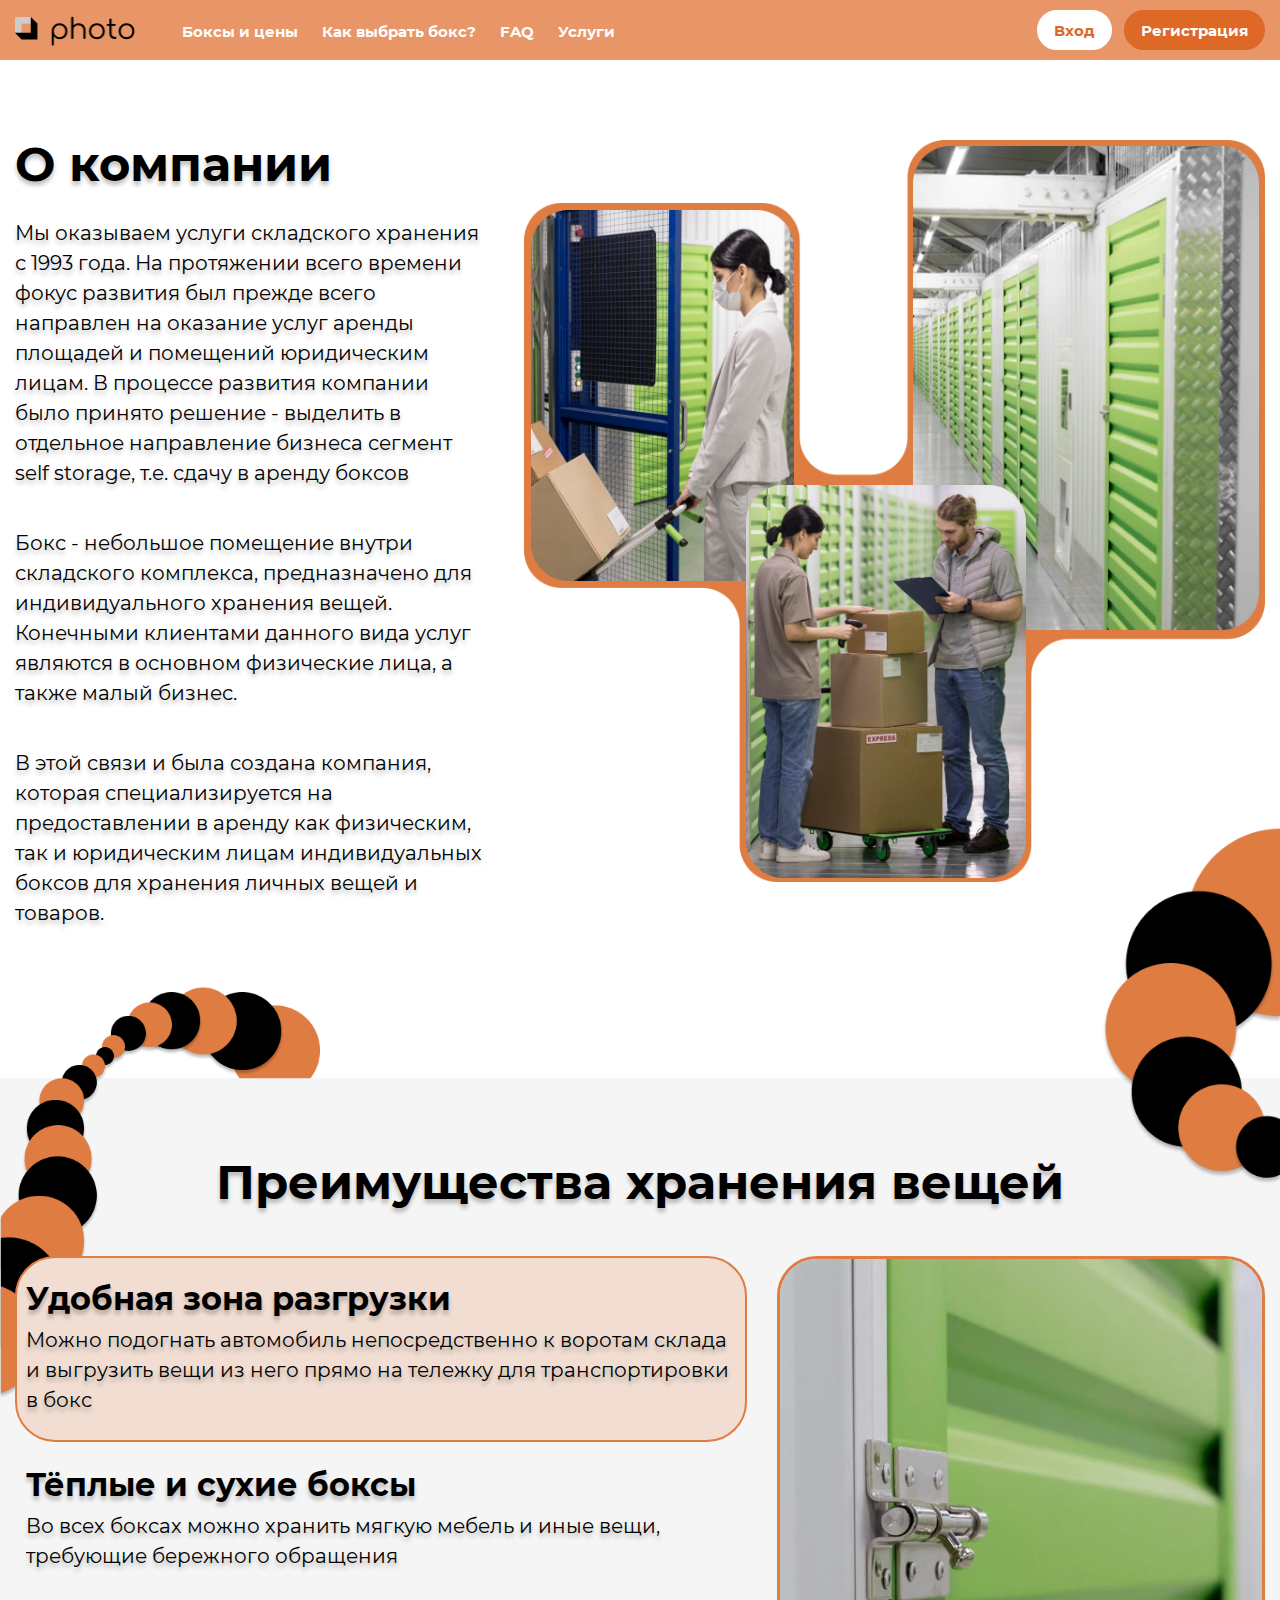
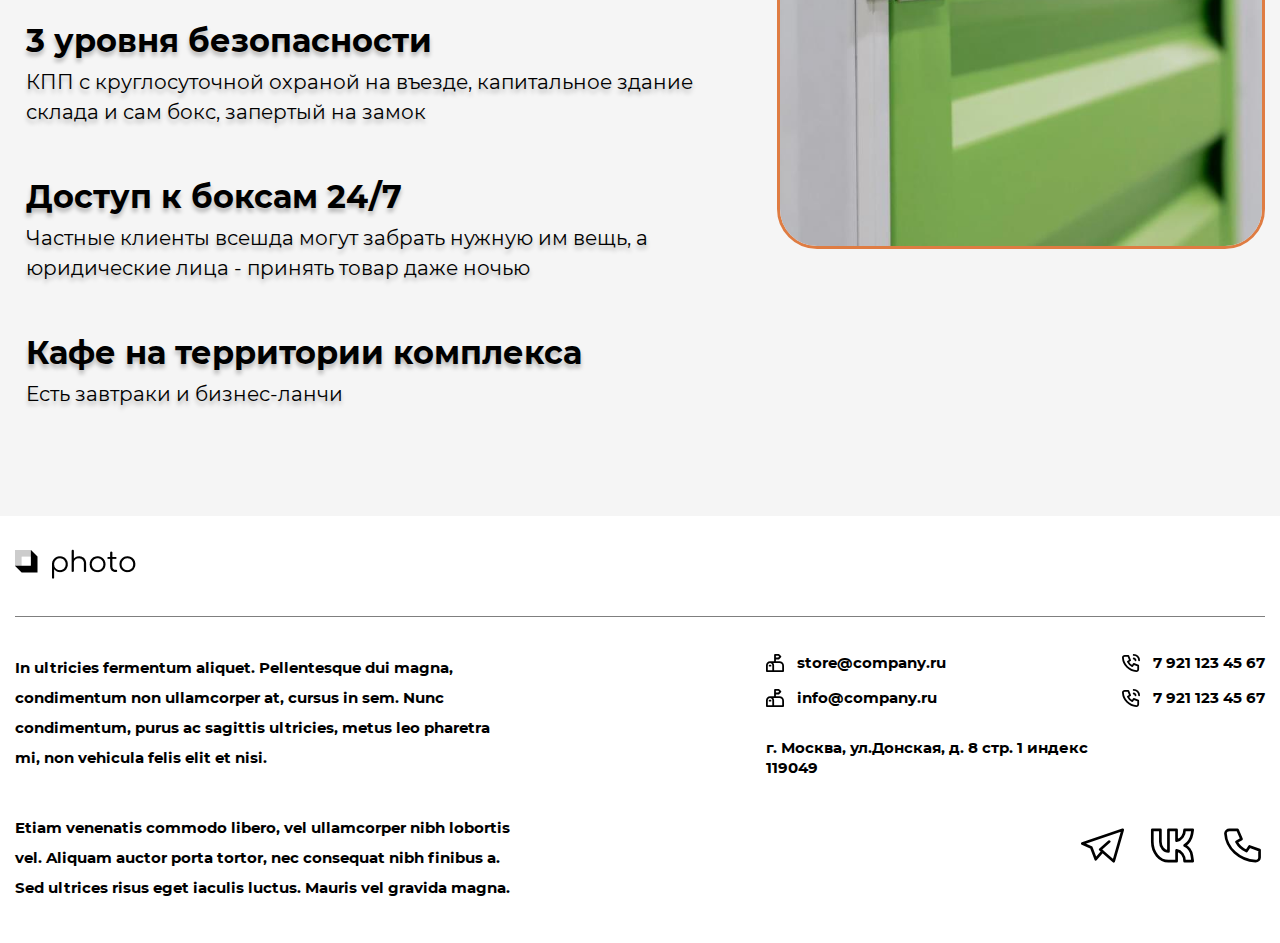
==== commit 99a90dba: "modified:   account.html 	modified:   authorization.html 	modified:   box.html 	modified:   css/styl" ====
--- a/account.html
+++ b/account.html
@@ -1,40 +1,46 @@
 <!DOCTYPE html>
 <html lang="ru">
 <head>
-	<title>Профиль</title>
+	<title>Личный кабинет</title>
 	<meta charset="UTF-8">
 	<meta name="format-detection" content="telephone=no">
 	<meta name="viewport" content="width=device-width, initial-scale=1.0">
 	<link rel="shortcut icon" href="img/favicon/Gulp.svg">
-	<link rel="stylesheet" href="css/style.min.css?_v=20230829005453">
+	<link rel="stylesheet" href="css/style.min.css?_v=20230904133647">
 </head>
 
 <body>
   <div class="ak-wrapper">
     <header class="header">
-	<div class="header__container ak-container">
-		<div class="header__body">
-			<div class="header__content">
-				<a href="index.html" class="header__logo">
-					<img src="img/logo.png" alt="logo" class="header__logo-img">
-				</a>
-				<nav class="header__navigate">
-					<ul class="header__list">
-						<li class="header__li"><a href="#" class="header__link">Боксы и цены</a></li>
-						<li class="header__li"><a href="box.html" class="header__link">Как выбрать бокс?</a></li>
-						<li class="header__li"><a href="faq.html" class="header__link">FAQ</a></li>
-						<li class="header__li"><a href="services.html" class="header__link">Услуги</a></li>
-					</ul>
-				</nav>
-			</div>
-			<div class="header__wp-buttons" data-da=".header__navigate,479,1">
-				<a href="authorization.html" class="header__btn-auth ak-button"><span>Вход</span></a>
-				<a href="registration.html" class="header__btn-register ak-button"><span>Регистрация</span></a>
-			</div>
-			<div class="ak-header-burger">
-				<span></span>
-				<span></span>
-				<span></span>
+	<div class="header__container">
+		<div class="ak-container">
+			<div class="header__body">
+				<div class="header__content">
+					<a href="index.html" class="header__logo">
+						<img src="img/logo.png" alt="logo" class="header__logo-img">
+					</a>
+					<nav class="header__navigate">
+						<ul class="header__list">
+							<li class="header__li"><a href="#" class="header__link">Боксы и цены</a></li>
+							<li class="header__li"><a href="box.html" class="header__link">Как выбрать бокс?</a></li>
+							<li class="header__li"><a href="faq.html" class="header__link">FAQ</a></li>
+							<li class="header__li"><a href="services.html" class="header__link">Услуги</a></li>
+						</ul>
+					</nav>
+				</div>
+				<div class="header__wp-buttons" data-da=".header__navigate,479,1">
+					<a href="authorization.html" class="header__link-auth header__nav-link ak-button"><span>Вход</span></a>
+					<a href="registration.html"
+						class="header__link-register header__nav-link ak-button"><span>Регистрация</span></a>
+					<a href="account.html" class="header__link-account header__nav-link ak-button _none"><span>Личный
+							кабинет</span></a>
+					<button class="header__btn-logout header__nav-link ak-button _none">Выход</button>
+				</div>
+				<div class="ak-header-burger">
+					<span></span>
+					<span></span>
+					<span></span>
+				</div>
 			</div>
 		</div>
 	</div>
@@ -59,97 +65,15 @@
               <div class="ak-account__content-tab account-content">
                 <div class="ak-account__content-block block-boxes">
                   <div class="ak-contracts">
-                    <form class="ak-contracts__form _my-accordion">
-                      <div class="ak-contracts__control _my-accordion-controler">
-                        <span class="ak-contracts__title">Договор №2</span>
-                        <div class="ak-contracts__control-button">
-                          <img src="img/svg/arrow-bottom.svg" alt="arrow-bottom">
-                        </div>
-                      </div>
-                      <div class="ak-contracts__content _my-accordion-content">
-                        <div class="ak-contracts__info">
-                          <div class="ak-contracts__info-stoke">
-                            <span class="ak-contracts__info-name">Стоимость:</span>
-                            <span class="ak-contracts__info-date">23400 Руб</span>
-                          </div>
-                          <div class="ak-contracts__info-stoke">
-                            <span class="ak-contracts__info-name">Осталось дней:</span>
-                            <span class="ak-contracts__info-date">152</span>
-                          </div>
-                          <div class="ak-contracts__info-stoke">
-                            <span class="ak-contracts__info-name">Плановая дата окончания:</span>
-                            <span class="ak-contracts__info-date">19.11.2023</span>
-                          </div>
-                        </div>
-                        <div class="ak-contracts__payment">
-                          <span class="ak-contracts__payment-title">Способы оплаты</span>
-                          <div class="ak-contracts__payment-methods">
-                            <div class="ak-contracts__payment-methods-item _active">
-                              <img src="img/maestro.png" alt="visa">
-                              <span>222</span>
-                              <label>
-                                <input type="radio" />
-                              </label>
-                            </div>
-                            <div class="ak-contracts__payment-methods-item">
-                              <img src="img/maestro.png" alt="visa">
-                              <span>233</span>
-                              <label>
-                                <input type="radio" />
-                              </label>
-                            </div>
-                          </div>
-                          <div class="ak-contracts__payment-result">
-                            <span>К оплате</span>
-                            <span class="ak-contracts__payment-price">23400 Руб</span>
-                          </div>
-                        </div>
-                        <div class="ak-contracts__footer">
-                          <button type="submit" class="ak-contracts__button ak-button button-download-contract">Скачать
-                            договор</button>
-                          <button type="submit" class="ak-contracts__button ak-button button-pay">Оплатить</button>
-                        </div>
-                      </div>
-                    </form>
                   </div>
                   <div class="ak-boxes">
-                    <form class="ak-boxes__form">
-                      <span class="ak-boxes__title">БОКС 98</span>
-                      <div class="ak-boxes__info">
-                        <div class="ak-boxes__row">
-                          <span class="ak-boxes__info-span-name">Площадь</span>
-                          <span class="ak-boxes__info-span-data">1.0 м<sup>2</sup></span>
-                        </div>
-                        <div class="ak-boxes__row">
-                          <span class="ak-boxes__info-span-name">Объём</span>
-                          <span class="ak-boxes__info-span-data">1.0 м<sup>2</sup></span>
-                        </div>
-                        <div class="ak-boxes__row">
-                          <span class="ak-boxes__info-span-name">Размер бокса (ДхШхВ)</span>
-                          <span class="ak-boxes__info-span-data">0.93х1.07х1.0 м</span>
-                        </div>
-                        <div class="ak-boxes__row">
-                          <span class="ak-boxes__info-span-name">Максимальная нагрузка</span>
-                          <span class="ak-boxes__info-span-data">350 кг/м<sup>2</sup></span>
-                        </div>
-                        <div class="ak-boxes__row">
-                          <span class="ak-boxes__info-span-name">Расположение</span>
-                          <span class="ak-boxes__info-span-data">Обычный</span>
-                        </div>
-                        <div class="ak-boxes__row">
-                          <span class="ak-boxes__info-span-name">Этаж</span>
-                          <span class="ak-boxes__info-span-data">-1</span>
-                        </div>
-                      </div>
-                      <div class="ak-boxes__footer">
-                        <button class="ak-boxes__button ak-button">Открыть</button>
-                        <span class="ak-boxes__result">ИТОГО: 23400 Руб</span>
-                      </div>
-                    </form>
                   </div>
                 </div>
                 <div class="ak-account__content-block completion-lease _none">
-                  <h4 class="ak-account__content-title">Смена пароля</h4>
+                  <div class="loader">
+                    <span class="loader__span"></span>
+                  </div>
+                  <h4 class="ak-account__content-title">ЗАВЕРШЕНИЕ АРЕНДЫ</h4>
                   <form class="completion-lease__form">
                     <div class="ak-form__wp-input">
                       <svg xmlns="http://www.w3.org/2000/svg" viewBox="0 0 37 37">
@@ -157,8 +81,8 @@
                           d="M27.25 1V8.77778M9.75 1V8.77778M1 16.5556H36M16.3125 24.3333H18.5V30.1667M1 8.77778C1 7.74638 1.46094 6.75723 2.28141 6.02792C3.10188 5.29861 4.21468 4.88889 5.375 4.88889H31.625C32.7853 4.88889 33.8981 5.29861 34.7186 6.02792C35.5391 6.75723 36 7.74638 36 8.77778V32.1111C36 33.1425 35.5391 34.1317 34.7186 34.861C33.8981 35.5903 32.7853 36 31.625 36H5.375C4.21468 36 3.10188 35.5903 2.28141 34.861C1.46094 34.1317 1 33.1425 1 32.1111V8.77778Z"
                           stroke-width="2" stroke-linecap="round" stroke-linejoin="round" />
                       </svg>
-                      <input type="date" name="leave_date" placeholder="Дата освобождения аренды"
-                        class="ak-form__input">
+                      <input type="text" name="leave_date" placeholder="Дата освобождения аренды" class="ak-form__input"
+                        inputmode="tel">
                     </div>
                     <div class="ak-form__wp-input">
                       <svg xmlns="http://www.w3.org/2000/svg" viewBox="0 0 37 37">
@@ -169,20 +93,39 @@
                           d="M13.25 12.6654C13.25 11.1183 13.8031 9.63454 14.7877 8.54058C15.7723 7.44661 17.1076 6.83203 18.5 6.83203H25.5C26.8924 6.83203 28.2277 7.44661 29.2123 8.54058C30.1969 9.63454 30.75 11.1183 30.75 12.6654V16.5543C30.75 18.1013 30.1969 19.5851 29.2123 20.679C28.2277 21.773 26.8924 22.3876 25.5 22.3876H18.5C17.1076 22.3876 15.7723 21.773 14.7877 20.679C13.8031 19.5851 13.25 18.1013 13.25 16.5543V12.6654ZM9.75 32.1098C9.75 33.1412 10.1187 34.1304 10.7751 34.8597C11.4315 35.589 12.3217 35.9987 13.25 35.9987C14.1783 35.9987 15.0685 35.589 15.7249 34.8597C16.3813 34.1304 16.75 33.1412 16.75 32.1098C16.75 31.0784 16.3813 30.0893 15.7249 29.3599C15.0685 28.6306 14.1783 28.2209 13.25 28.2209C12.3217 28.2209 11.4315 28.6306 10.7751 29.3599C10.1187 30.0893 9.75 31.0784 9.75 32.1098ZM25.5 32.1098C25.5 33.1412 25.8687 34.1304 26.5251 34.8597C27.1815 35.589 28.0717 35.9987 29 35.9987C29.9283 35.9987 30.8185 35.589 31.4749 34.8597C32.1313 34.1304 32.5 33.1412 32.5 32.1098C32.5 31.0784 32.1313 30.0893 31.4749 29.3599C30.8185 28.6306 29.9283 28.2209 29 28.2209C28.0717 28.2209 27.1815 28.6306 26.5251 29.3599C25.8687 30.0893 25.5 31.0784 25.5 32.1098Z"
                           stroke-width="2" stroke-linecap="round" stroke-linejoin="round" />
                       </svg>
-                      <input type="text" name="leave_reason" placeholder="Причина выезда" class="ak-form__input">
+                      <select name="leave_reason" placeholder="Причина выезда" class="ak-form__input ak-select">
+                        <option value="Высокая цена">Высокая цена</option>
+                        <option value="Переезд">Переезд</option>
+                        <option value="Больше нет потребности в услуге">Больше нет потребности в услуге</option>
+                        <option value="Другая">Другая</option>
+                      </select>
+                    </div>
+                    <div class="ak-form__wp-input wp-input-comment _none">
+                      <svg xmlns="http://www.w3.org/2000/svg" viewBox="0 0 37 37">
+                        <path
+                          d="M27.25 1V8.77778M9.75 1V8.77778M1 16.5556H36M16.3125 24.3333H18.5V30.1667M1 8.77778C1 7.74638 1.46094 6.75723 2.28141 6.02792C3.10188 5.29861 4.21468 4.88889 5.375 4.88889H31.625C32.7853 4.88889 33.8981 5.29861 34.7186 6.02792C35.5391 6.75723 36 7.74638 36 8.77778V32.1111C36 33.1425 35.5391 34.1317 34.7186 34.861C33.8981 35.5903 32.7853 36 31.625 36H5.375C4.21468 36 3.10188 35.5903 2.28141 34.861C1.46094 34.1317 1 33.1425 1 32.1111V8.77778Z"
+                          stroke-width="2" stroke-linecap="round" stroke-linejoin="round" />
+                      </svg>
+                      <input type="text" name="comment" placeholder="Причина выезда" class="ak-form__input"
+                        inputmode="tel">
                     </div>
                     <button class="completion-lease__button ak-button">Завершить аренду</button>
                   </form>
-                  <button class="completion-lease__back"></button>
                 </div>
+                <a href="#" class="ak-account__link _none">Выбрать бокс</a>
+                <button class="completion-lease__back _none"></button>
               </div>
               <div class="ak-account__content-tab account-content">
                 <div class="ak-account__content-block block-account" data-tabs-init="account-data-tabs">
-                  <form class="ak-account__form form-account-data account-data-content">
+                  <div class="ak-account__form form-account-data account-data-content">
+
+                    <div class="loader">
+                      <span class="loader__span"></span>
+                    </div>
                     <h4 class="ak-account__content-title">Основная информация</h4>
                     <div class="account-data">
                       <div class="account-data__wp-img">
-                        <label>
+                        <label class="label-photo-user">
                           <svg xmlns="http://www.w3.org/2000/svg" viewBox="0 0 237 237">
                             <path
                               d="M2 118.5C2 133.799 5.01336 148.948 10.868 163.083C16.7227 177.217 25.304 190.06 36.1221 200.878C46.9401 211.696 59.7829 220.277 73.9174 226.132C88.0518 231.987 103.201 235 118.5 235C133.799 235 148.948 231.987 163.083 226.132C177.217 220.277 190.06 211.696 200.878 200.878C211.696 190.06 220.277 177.217 226.132 163.083C231.987 148.948 235 133.799 235 118.5C235 103.201 231.987 88.0518 226.132 73.9174C220.277 59.7829 211.696 46.9401 200.878 36.1221C190.06 25.304 177.217 16.7227 163.083 10.868C148.948 5.01336 133.799 2 118.5 2C103.201 2 88.0518 5.01336 73.9174 10.868C59.7829 16.7227 46.9401 25.304 36.1221 36.1221C25.304 46.9401 16.7227 59.7829 10.868 73.9174C5.01336 88.0518 2 103.201 2 118.5Z"
@@ -191,36 +134,53 @@
                               d="M43.0078 207.156C46.2117 196.493 52.7675 187.146 61.7028 180.503C70.638 173.86 81.4767 170.274 92.6109 170.277H144.389C155.537 170.273 166.389 173.868 175.331 180.527C184.273 187.185 190.826 196.552 194.018 207.234M79.6665 92.6107C79.6665 102.91 83.7578 112.787 91.0405 120.07C98.3232 127.353 108.201 131.444 118.5 131.444C128.799 131.444 138.676 127.353 145.959 120.07C153.242 112.787 157.333 102.91 157.333 92.6107C157.333 82.3114 153.242 72.434 145.959 65.1514C138.676 57.8687 128.799 53.7773 118.5 53.7773C108.201 53.7773 98.3232 57.8687 91.0405 65.1514C83.7578 72.434 79.6665 82.3114 79.6665 92.6107Z"
                               stroke-width="3" stroke-linecap="round" stroke-linejoin="round" />
                           </svg>
+                          <img src="" alt="Фото" class="photo-user _none">
                           <span>Загрузить фото</span>
-                          <input type="file" name="img" accept="image/*">
+                          <input type="file" name="img_photo" accept="image/*">
                         </label>
                       </div>
                       <div class="account-data__column">
-                        <div class="ak-form__wp-input">
-                          <input type="text" class="account-data__input" name="familyname" placeholder="Фамилия">
-                        </div>
-                        <div class="ak-form__wp-input">
-                          <input type="text" class="account-data__input" name="firstname" placeholder="Имя">
-                        </div>
-                        <div class="ak-form__wp-input">
-                          <input type="text" class="account-data__input" name="patronymic" placeholder="Отчество">
-                        </div>
+                        <form class="ak-form__wp-input ak-account-form-input ak-account-form-change"
+                          data-change-type="familyname">
+                          <input type="text" class="account-data__input account-data-input" name="familyname"
+                            placeholder="Фамилия">
+                          <button type="submit" class="change-data-btn">Изменить</button>
+                        </form>
+                        <form class="ak-form__wp-input ak-account-form-input ak-account-form-change"
+                          data-change-type="firstname">
+                          <input type="text" class="account-data__input account-data-input" name="firstname"
+                            placeholder="Имя">
+                          <button type="submit" class="change-data-btn">Изменить</button>
+                        </form>
+                        <form class="ak-form__wp-input ak-account-form-input ak-account-form-change"
+                          data-change-type="patronymic">
+                          <input type="text" class="account-data__input account-data-input" name="patronymic"
+                            placeholder="Отчество">
+                          <button type="submit" class="change-data-btn">Изменить</button>
+                        </form>
                       </div>
                     </div>
-                  </form>
+                  </div>
                   <div class="ak-account__form form-account-contacts account-data-content">
+
+                    <div class="loader">
+                      <span class="loader__span"></span>
+                    </div>
                     <h4 class="ak-account__content-title">Контактные данные</h4>
                     <div class="form-account-contacts__column">
-                      <form class="ak-form__wp-input ">
+                      <form class="ak-form__wp-input ak-account-form-input ak-account-form-change"
+                        data-change-type="username">
                         <svg xmlns="http://www.w3.org/2000/svg" viewBox="0 0 37 37">
                           <path
                             d="M24.3333 8.77778C25.3647 8.77778 26.3539 9.1875 27.0832 9.91681C27.8125 10.6461 28.2222 11.6353 28.2222 12.6667M24.3333 1C27.4275 1 30.395 2.22916 32.5829 4.41709C34.7708 6.60501 36 9.57247 36 12.6667M4.88889 2.94444H12.6667L16.5556 12.6667L11.6944 15.5833C13.7769 19.8058 17.1942 23.2231 21.4167 25.3056L24.3333 20.4444L34.0556 24.3333V32.1111C34.0556 33.1425 33.6458 34.1317 32.9165 34.861C32.1872 35.5903 31.1981 36 30.1667 36C22.5819 35.5391 15.4281 32.3182 10.0549 26.9451C4.68181 21.5719 1.46093 14.4181 1 6.83333C1 5.80194 1.40972 4.81278 2.13903 4.08347C2.86834 3.35417 3.85749 2.94444 4.88889 2.94444Z"
                             stroke-width="2" stroke-linecap="round" stroke-linejoin="round" />
                         </svg>
-                        <input type="tel" name="username" placeholder="Номер телефона" class="ak-form__input">
+                        <input type="tel" name="username" placeholder="Номер телефона"
+                          class="ak-form__input account-data-input" inputmode="tel">
                         <button type="submit" class="change-data-btn">Изменить</button>
                       </form>
-                      <form class="ak-form__wp-input">
+                      <form class="ak-form__wp-input ak-account-form-input ak-account-form-change"
+                        data-change-type="email">
                         <svg xmlns="http://www.w3.org/2000/svg" viewBox=" 0 0 37 37">
                           <path
                             d="M14.6111 35.9991V23.3602C14.6111 21.5553 13.8941 19.8243 12.6178 18.548C11.3415 17.2717 9.6105 16.5547 7.80556 16.5547M7.80556 16.5547C6.00061 16.5547 4.26959 17.2717 2.9933 18.548C1.71701 19.8243 1 21.5553 1 23.3602V35.9991H36V24.3325C36 22.2697 35.1806 20.2914 33.7219 18.8327C32.2633 17.3741 30.285 16.5547 28.2222 16.5547H7.80556Z"
@@ -229,67 +189,81 @@
                             d="M18.5026 16.5556V1H26.2804L30.1693 4.88889L26.2804 8.77778H18.5026M6.83594 24.3333H8.78038"
                             stroke-width="2" stroke-linecap="round" stroke-linejoin="round" />
                         </svg>
-                        <input type="email" name="email" placeholder="Электронная почта" class="ak-form__input">
+                        <input type="email" name="email" placeholder="Электронная почта"
+                          class="ak-form__input account-data-input">
                         <button type="submit" class="change-data-btn">Изменить</button>
                       </form>
-                      <form class="ak-form__wp-input">
+                      <form class="ak-form__wp-input ak-account-form-input ak-account-form-change"
+                        data-change-type="birthday">
                         <svg xmlns="http://www.w3.org/2000/svg" viewBox="0 0 37 37">
                           <path
                             d="M27.25 1V8.77778M9.75 1V8.77778M1 16.5556H36M16.3125 24.3333H18.5V30.1667M1 8.77778C1 7.74638 1.46094 6.75723 2.28141 6.02792C3.10188 5.29861 4.21468 4.88889 5.375 4.88889H31.625C32.7853 4.88889 33.8981 5.29861 34.7186 6.02792C35.5391 6.75723 36 7.74638 36 8.77778V32.1111C36 33.1425 35.5391 34.1317 34.7186 34.861C33.8981 35.5903 32.7853 36 31.625 36H5.375C4.21468 36 3.10188 35.5903 2.28141 34.861C1.46094 34.1317 1 33.1425 1 32.1111V8.77778Z"
                             stroke-width="2" stroke-linecap="round" stroke-linejoin="round" />
                         </svg>
-                        <input type="text" name="birthday" placeholder="Дата рождения" class="ak-form__input">
+                        <input type="text" name="birthday" placeholder="Дата рождения"
+                          class="ak-form__input account-data-input" inputmode="tel">
                         <button type="submit" class="change-data-btn">Изменить</button>
                       </form>
                     </div>
                   </div>
-                  <form class="ak-account__form form-account-passport account-data-content">
+                  <div class="ak-account__form form-account-passport account-data-content">
+
+                    <div class="loader">
+                      <span class="loader__span"></span>
+                    </div>
                     <h4 class="ak-account__content-title">Паспортные данные</h4>
                     <div class="account-passport">
-                      <div class="account-passport__wp-img" data-da=".ak-account__content-block.block-account, ">
+                      <form class="account-passport__wp-img" data-change-type="passp_photo_link">
                         <label>
                           <span class="account-passport__img-title">ФОТО ПАСПОРТА</span>
                           <span class="account-passport__img-download">загрузить фото</span>
-                          <input type="file" name="img" accept="image/*">
+                          <input type="file" name="passp_photo_link" accept="image/*">
+                          <img src="" class="passp_photo _none" alt="Фото паспорта">
                         </label>
-                      </div>
+                      </form>
                       <div class="account-passport__block">
                         <div class="account-passport__row">
                           <div class="account-passport__column">
-                            <div class="ak-form__wp-input">
-                              <input type="text" class="account-passport__input" name="series"
+                            <form class="ak-form__wp-input ak-account-form-change" data-change-type="series">
+                              <input type="text" class="account-passport__input account-data-input" name="series"
                                 placeholder="Серия паспорта" inputmode="tel">
-                            </div>
-                            <div class="ak-form__wp-input">
-                              <input type="text" class="account-passport__input" name="issue_date"
+                              <button type="submit" class="change-data-btn">Изменить</button>
+                            </form>
+                            <form class="ak-form__wp-input ak-account-form-change" data-change-type="issue_date">
+                              <input type="text" class="account-passport__input account-data-input" name="issue_date"
                                 placeholder="Дата выдачи" inputmode="tel">
-                            </div>
+                              <button type="submit" class="change-data-btn">Изменить</button>
+                            </form>
                           </div>
                           <div class="account-passport__column">
-                            <div class="ak-form__wp-input">
-                              <input type="text" class="account-passport__input" name="number"
+                            <form class="ak-form__wp-input ak-account-form-change" data-change-type="number">
+                              <input type="text" class="account-passport__input account-data-input" name="number"
                                 placeholder="Номер паспорта" inputmode="tel">
-                            </div>
-                            <div class="ak-form__wp-input">
-                              <input type="text" class="account-passport__input" name="subdivision"
+                              <button type="submit" class="change-data-btn">Изменить</button>
+                            </form>
+                            <form class="ak-form__wp-input ak-account-form-change" data-change-type="subdivision">
+                              <input type="text" class="account-passport__input account-data-input" name="subdivision"
                                 placeholder="Код подразделения" inputmode="tel">
-                            </div>
+                              <button type="submit" class="change-data-btn">Изменить</button>
+                            </form>
                           </div>
                         </div>
                         <div class="account-passport__row">
-                          <div class="ak-form__wp-input wp-input-subdivision">
+                          <form class="ak-form__wp-input wp-input-subdivision ak-account-form-change"
+                            data-change-type="issued_by">
                             <svg xmlns="http://www.w3.org/2000/svg" viewBox="0 0 37 37">
                               <path
                                 d="M1 36V32.1111C1 30.0483 1.81944 28.07 3.27806 26.6114C4.73667 25.1528 6.71498 24.3333 8.77778 24.3333H16.5556C18.6184 24.3333 20.5967 25.1528 22.0553 26.6114C23.5139 28.07 24.3333 30.0483 24.3333 32.1111V36M26.2778 1.25278C27.9508 1.68114 29.4337 2.65414 30.4926 4.01838C31.5516 5.38262 32.1264 7.0605 32.1264 8.7875C32.1264 10.5145 31.5516 12.1924 30.4926 13.5566C29.4337 14.9209 27.9508 15.8939 26.2778 16.3222M36 36V32.1111C35.9901 30.3945 35.4126 28.7293 34.3575 27.3752C33.3023 26.0211 31.8288 25.0541 30.1667 24.625M4.88889 8.77778C4.88889 10.8406 5.70833 12.8189 7.16695 14.2775C8.62556 15.7361 10.6039 16.5556 12.6667 16.5556C14.7295 16.5556 16.7078 15.7361 18.1664 14.2775C19.625 12.8189 20.4444 10.8406 20.4444 8.77778C20.4444 6.71498 19.625 4.73667 18.1664 3.27806C16.7078 1.81944 14.7295 1 12.6667 1C10.6039 1 8.62556 1.81944 7.16695 3.27806C5.70833 4.73667 4.88889 6.71498 4.88889 8.77778Z"
                                 stroke-width="2" stroke-linecap="round" stroke-linejoin="round" />
                             </svg>
-                            <input type="text" class="account-passport__input input-subdivision" name="issued_by"
-                              placeholder="Кем выдан паспорт">
-                          </div>
+                            <input type="text" class="account-passport__input input-subdivision account-data-input"
+                              name="issued_by" placeholder="Кем выдан паспорт">
+                            <button type="submit" class="change-data-btn">Изменить</button>
+                          </form>
                         </div>
                       </div>
                     </div>
-                  </form>
+                  </div>
 
                   <ul class="ak-account__content-list-tabs">
                     <li class="ak-account__content-tabs"><button
@@ -325,18 +299,26 @@
               </div>
               <div class="ak-account__content-tab account-content">
                 <div class="ak-account__content-block block-password-change">
+
+                  <div class="loader">
+                    <span class="loader__span"></span>
+                  </div>
                   <h4 class="ak-account__content-title">Смена пароля</h4>
                   <form class="ak-account__form form-password-change">
                     <div class="ak-form__wp-input">
-                      <svg xmlns="http://www.w3.org/2000/svg" viewBox="0 0 37 41">
-                        <path
-                          d="M16.4412 37.9482H5.11765C4.02558 37.9482 2.97824 37.5157 2.20603 36.7458C1.43382 35.9759 1 34.9317 1 33.8429V21.5271C1 20.4384 1.43382 19.3942 2.20603 18.6243C2.97824 17.8544 4.02558 17.4219 5.11765 17.4219H25.7059C26.4339 17.4215 27.149 17.6135 27.7783 17.9784C28.4076 18.3433 28.9286 18.8681 29.2882 19.4991"
-                          stroke-width="2" stroke-linecap="round" stroke-linejoin="round" />
-                        <path
-                          d="M7.17969 17.4211V9.21053C7.17969 7.03296 8.04733 4.94458 9.59175 3.40481C11.1362 1.86503 13.2308 1 15.415 1C17.5991 1 19.6938 1.86503 21.2382 3.40481C22.7826 4.94458 23.6503 7.03296 23.6503 9.21053V17.4211M23.6503 33.8421H36.0032M29.8267 27.6842V40M13.3562 27.6842C13.3562 28.2286 13.5731 28.7507 13.9592 29.1356C14.3453 29.5206 14.8689 29.7368 15.415 29.7368C15.961 29.7368 16.4847 29.5206 16.8708 29.1356C17.2569 28.7507 17.4738 28.2286 17.4738 27.6842C17.4738 27.1398 17.2569 26.6177 16.8708 26.2328C16.4847 25.8478 15.961 25.6316 15.415 25.6316C14.8689 25.6316 14.3453 25.8478 13.9592 26.2328C13.5731 26.6177 13.3562 27.1398 13.3562 27.6842Z"
-                          stroke="black" stroke-width="2" stroke-linecap="round" stroke-linejoin="round" />
+                      <svg xmlns="http://www.w3.org/2000/svg" viewBox="0 0 32 43">
+                        <path
+                          d="M1 24.5702C1 23.4338 1.45153 22.3438 2.25526 21.5402C3.05898 20.7366 4.14907 20.2852 5.28571 20.2852H26.7143C27.8509 20.2852 28.941 20.7366 29.7447 21.5402C30.5485 22.3438 31 23.4338 31 24.5702V37.4255C31 38.562 30.5485 39.6519 29.7447 40.4555C28.941 41.2591 27.8509 41.7106 26.7143 41.7106H5.28571C4.14907 41.7106 3.05898 41.2591 2.25526 40.4555C1.45153 39.6519 1 38.562 1 37.4255V24.5702Z"
+                          stroke-width="2" stroke-linecap="round" stroke-linejoin="round" />
+                        <path
+                          d="M7.42969 20.2829V9.57018C7.42969 7.29722 8.33275 5.11737 9.9402 3.51015C11.5477 1.90293 13.7278 1 16.0011 1C18.2744 1 20.4546 1.90293 22.062 3.51015C23.6695 5.11737 24.5725 7.29722 24.5725 9.57018M13.8583 30.9956C13.8583 31.5639 14.084 32.1088 14.4859 32.5106C14.8878 32.9124 15.4328 33.1382 16.0011 33.1382C16.5694 33.1382 17.1145 32.9124 17.5163 32.5106C17.9182 32.1088 18.144 31.5639 18.144 30.9956C18.144 30.4274 17.9182 29.8824 17.5163 29.4806C17.1145 29.0788 16.5694 28.8531 16.0011 28.8531C15.4328 28.8531 14.8878 29.0788 14.4859 29.4806C14.084 29.8824 13.8583 30.4274 13.8583 30.9956Z"
+                          stroke-width="2" stroke-linecap="round" stroke-linejoin="round" />
                       </svg>
                       <input type="password" name="current_password" placeholder="Старый пароль" class="ak-form__input">
+                      <svg xmlns="http://www.w3.org/2000/svg" viewBox="0 0 24 24" class="eye">
+                        <path
+                          d="M12 4.5C7 4.5 2.73 7.61 1 12c1.73 4.39 6 7.5 11 7.5s9.27-3.11 11-7.5c-1.73-4.39-6-7.5-11-7.5zM12 17c-2.76 0-5-2.24-5-5s2.24-5 5-5 5 2.24 5 5-2.24 5-5 5zm0-8c-1.66 0-3 1.34-3 3s1.34 3 3 3 3-1.34 3-3-1.34-3-3-3z" />
+                      </svg>
                     </div>
                     <div class="ak-form__wp-input">
                       <svg xmlns="http://www.w3.org/2000/svg" viewBox="0 0 33 41">
@@ -348,6 +330,10 @@
                           stroke-width="2" stroke-linecap="round" stroke-linejoin="round" />
                       </svg>
                       <input type="password" name="password" placeholder="Новый пароль" class="ak-form__input">
+                      <svg xmlns="http://www.w3.org/2000/svg" viewBox="0 0 24 24" class="eye">
+                        <path
+                          d="M12 4.5C7 4.5 2.73 7.61 1 12c1.73 4.39 6 7.5 11 7.5s9.27-3.11 11-7.5c-1.73-4.39-6-7.5-11-7.5zM12 17c-2.76 0-5-2.24-5-5s2.24-5 5-5 5 2.24 5 5-2.24 5-5 5zm0-8c-1.66 0-3 1.34-3 3s1.34 3 3 3 3-1.34 3-3-1.34-3-3-3z" />
+                      </svg>
                     </div>
                     <div class="ak-form__wp-input">
                       <svg xmlns="http://www.w3.org/2000/svg" viewBox="0 0 37 41">
@@ -360,8 +346,12 @@
                       </svg>
                       <input type="password" name="repassword" placeholder="Подтвердить новый пароль"
                         class="ak-form__input">
-                    </div>
-                    <button type="button" class="ak-account__form-button ak-button">Подтвердить</button>
+                      <svg xmlns="http://www.w3.org/2000/svg" viewBox="0 0 24 24" class="eye">
+                        <path
+                          d="M12 4.5C7 4.5 2.73 7.61 1 12c1.73 4.39 6 7.5 11 7.5s9.27-3.11 11-7.5c-1.73-4.39-6-7.5-11-7.5zM12 17c-2.76 0-5-2.24-5-5s2.24-5 5-5 5 2.24 5 5-2.24 5-5 5zm0-8c-1.66 0-3 1.34-3 3s1.34 3 3 3 3-1.34 3-3-1.34-3-3-3z" />
+                      </svg>
+                    </div>
+                    <button type="submit" class="ak-account__form-button ak-button">Подтвердить</button>
                   </form>
                 </div>
               </div>
@@ -370,69 +360,6 @@
           <div class="ak-cells _none">
             <span class="ak-cells__title">Мои ячейки</span>
             <div class="ak-cells__content">
-              <div class="ak-cells__item">
-                <div class="ak-cells__item-top">
-                  <span class="ak-cells__item-name">Ячейка 20</span>
-                  <span class="ak-cells__item-info">13.0 м<sup>3</sup></span>
-                  <span class="ak-cells__item-info">2 этаж</span>
-                </div>
-                <div class="ak-cells__item-content">
-                  <div class="ak-cells__item-row">
-                    <span class="ak-cells__item-span">2 х 6 х 4 м</span>
-                    <span class="ak-cells__item-span">110000.0 Руб</span>
-                  </div>
-                  <div class="ak-cells__item-row">
-                    <span class="ak-cells__item-price">23400 Руб</span>
-                  </div>
-                </div>
-                <div class="ak-cells__item-bottom">
-                  <button class="ak-cells__item-button ak-button">Завершить аренду</button>
-                  <button class="ak-cells__item-button ak-button">Оплатить</button>
-                  <button class="ak-cells__item-button ak-button">Скачать договор</button>
-                </div>
-              </div>
-              <div class="ak-cells__item">
-                <div class="ak-cells__item-top">
-                  <span class="ak-cells__item-name">Ячейка 20</span>
-                  <span class="ak-cells__item-info">13.0 м<sup>3</sup></span>
-                  <span class="ak-cells__item-info">2 этаж</span>
-                </div>
-                <div class="ak-cells__item-content">
-                  <div class="ak-cells__item-row">
-                    <span class="ak-cells__item-span">2 х 6 х 4 м</span>
-                    <span class="ak-cells__item-span">110000.0 Руб</span>
-                  </div>
-                  <div class="ak-cells__item-row">
-                    <span class="ak-cells__item-price">23400 Руб</span>
-                  </div>
-                </div>
-                <div class="ak-cells__item-bottom">
-                  <button class="ak-cells__item-button ak-button">Завершить аренду</button>
-                  <button class="ak-cells__item-button ak-button">Оплатить</button>
-                  <button class="ak-cells__item-button ak-button">Скачать договор</button>
-                </div>
-              </div>
-              <div class="ak-cells__item">
-                <div class="ak-cells__item-top">
-                  <span class="ak-cells__item-name">Ячейка 20</span>
-                  <span class="ak-cells__item-info">13.0 м<sup>3</sup></span>
-                  <span class="ak-cells__item-info">2 этаж</span>
-                </div>
-                <div class="ak-cells__item-content">
-                  <div class="ak-cells__item-row">
-                    <span class="ak-cells__item-span">2 х 6 х 4 м</span>
-                    <span class="ak-cells__item-span">110000.0 Руб</span>
-                  </div>
-                  <div class="ak-cells__item-row">
-                    <span class="ak-cells__item-price">23400 Руб</span>
-                  </div>
-                </div>
-                <div class="ak-cells__item-bottom">
-                  <button class="ak-cells__item-button ak-button">Завершить аренду</button>
-                  <button class="ak-cells__item-button ak-button">Оплатить</button>
-                  <button class="ak-cells__item-button ak-button">Скачать договор</button>
-                </div>
-              </div>
             </div>
           </div>
         </div>
@@ -531,6 +458,10 @@
       <span>Успешная авторизация!</span>
     </div>
   </div>
+  <span class="output-info"></span>
+  <div class="loader loader-fixed">
+    <span class="loader__span"></span>
+  </div>
   <div class="modal modal-box-confirm">
 	<div class="modal_content">
 		<div class="modal_body">
@@ -544,7 +475,83 @@
 		</div>
 	</div>
 </div>
-  <script src="js/app.min.js?_v=20230829005453"></script>
+
+<div class="modal modal-box-confirm modal-storage-seasonal-items">
+	<div class="modal_content">
+		<div class="modal_body">
+			<div class="ak-modalStorage">
+				<h3 class="ak-modalStorage__title">Хранение сезонных вещей
+					<div class="modal_close">
+						<span></span>
+						<span></span>
+					</div>
+				</h3>
+				<div class="ak-modalStorage__content">
+					<p class="ak-modalStorage__text">Склады сезонного хранения предоставляют собой боксы различного объема,
+						которые вы можете взять в аренду на любой срок от 1 месяца. Это помещение станет вашей личной, хоть и
+						временной, кладовкой. Доступ на склад осуществляется круглосуточно без предварительного звонка, а значит, вы
+						можете добавить или забрать любую вещь, когда вам нужно.</p>
+					<p class="ak-modalStorage__text">К сезонным вещам относится, в первую очередь, одежда, дачное оборудование,
+						велосипеды, сноуборды и другой спортивный инвентарь. Все эти предметы нужны нам максимум три месяца в году,
+						а остальное время просто пылятся на антресолях. Также условия на наших складах отлично проходят для
+						сезонного хранения шин.</p>
+				</div>
+				<h4 class="ak-modalStorage__title-list">Наши преимущества</h4>
+				<ul class="ak-modalStorage__list">
+					<li class="ak-modalStorage__item">
+						<img src="img/icons/marker.png" alt="icon">
+						<span>удобное расположение складов</span>
+					</li>
+					<li class="ak-modalStorage__item">
+						<img src="img/icons/time.png" alt="icon">
+						<span>доступ к складу 24/7</span>
+					</li>
+					<li class="ak-modalStorage__item">
+						<img src="img/icons/key.png" alt="icon">
+						<span>индивидуальный ключ</span>
+					</li>
+					<li class="ak-modalStorage__item">
+						<img src="img/icons/delivery.png" alt="icon">
+						<span>доставка</span>
+					</li>
+					<li class="ak-modalStorage__item">
+						<img src="img/icons/cart.png" alt="icon">
+						<span>бесплатные тележки для погрузки</span>
+					</li>
+					<li class="ak-modalStorage__item">
+						<img src="img/icons/parking.png" alt="icon">
+						<span>бесплатная парковка</span>
+					</li>
+					<li class="ak-modalStorage__item">
+						<img src="img/icons/online.png" alt="icon">
+						<span>онлайн оформление</span>
+					</li>
+					<li class="ak-modalStorage__item">
+						<img src="img/icons/legal.png" alt="icon">
+						<span>работаем с юридическими и физическими лицами</span>
+					</li>
+					<li class="ak-modalStorage__item">
+						<img src="img/icons/security.png" alt="icon">
+						<span>охрана, сигнализация и видеонаблюдение</span>
+					</li>
+					<li class="ak-modalStorage__item">
+						<img src="img/icons/pay.png" alt="icon">
+						<span>все варианты оплаты</span>
+					</li>
+					<li class="ak-modalStorage__item">
+						<img src="img/icons/discountpng.png" alt="icon">
+						<span>акции и скидки</span>
+					</li>
+					<li class="ak-modalStorage__item">
+						<img src="img/icons/warm.png" alt="icon">
+						<span>всегда тепло и сухо</span>
+					</li>
+				</ul>
+			</div>
+		</div>
+	</div>
+</div>
+  <script src="js/app.min.js?_v=20230904133647"></script>
 </body>
 
 </html>--- a/css/style.min.css
+++ b/css/style.min.css
@@ -1 +1 @@
-@charset "UTF-8";@font-face{font-family:Montserrat;font-display:swap;src:url(../fonts/Montserrat-Black.woff2) format("woff2"),url(../fonts/Montserrat-Black.woff) format("woff");font-weight:900;font-style:normal}@font-face{font-family:Montserrat;font-display:swap;src:url(../fonts/Montserrat-Bold.woff2) format("woff2"),url(../fonts/Montserrat-Bold.woff) format("woff");font-weight:700;font-style:normal}@font-face{font-family:Montserrat;font-display:swap;src:url(../fonts/Montserrat-ExtraBold.woff2) format("woff2"),url(../fonts/Montserrat-ExtraBold.woff) format("woff");font-weight:800;font-style:normal}@font-face{font-family:Montserrat;font-display:swap;src:url(../fonts/Montserrat-ExtraLight.woff2) format("woff2"),url(../fonts/Montserrat-ExtraLight.woff) format("woff");font-weight:200;font-style:normal}@font-face{font-family:Montserrat;font-display:swap;src:url(../fonts/Montserrat-Light.woff2) format("woff2"),url(../fonts/Montserrat-Light.woff) format("woff");font-weight:300;font-style:normal}@font-face{font-family:Montserrat;font-display:swap;src:url(../fonts/Montserrat-Medium.woff2) format("woff2"),url(../fonts/Montserrat-Medium.woff) format("woff");font-weight:500;font-style:normal}@font-face{font-family:Montserrat;font-display:swap;src:url(../fonts/Montserrat-SemiBold.woff2) format("woff2"),url(../fonts/Montserrat-SemiBold.woff) format("woff");font-weight:600;font-style:normal}@font-face{font-family:Montserrat;font-display:swap;src:url(../fonts/Montserrat-Thin.woff2) format("woff2"),url(../fonts/Montserrat-Thin.woff) format("woff");font-weight:100;font-style:normal}@font-face{font-family:Montserrat;font-display:swap;src:url(../fonts/Montserrat-Regular.woff2) format("woff2"),url(../fonts/Montserrat-Regular.woff) format("woff");font-weight:400;font-style:normal}@font-face{font-family:icomoon;src:url(../fonts/iconsfont/icomoon.eot);src:url(../fonts/iconsfont/icomoon.eot) format("embedded-opentype"),url(../fonts/iconsfont/icomoon.ttf) format("truetype"),url(../fonts/iconsfont/icomoon.woff) format("woff"),url(../fonts/iconsfont/icomoon.svg) format("svg");font-weight:400;font-style:normal;font-display:block}[class*=" icon-"],[class^=icon-]{font-family:icomoon!important;speak:never;font-style:normal;font-weight:400;font-variant:normal;text-transform:none;line-height:1;-webkit-font-smoothing:antialiased;-moz-osx-font-smoothing:grayscale}.icon-phone:before{content:"\e900"}.icon-tel:before{content:"\e901"}.icon-telegram:before{content:"\e902"}.icon-vk:before{content:"\e903"}*{padding:0;margin:0;border:0}*,:after,:before{-webkit-box-sizing:border-box;box-sizing:border-box}:active,:focus{outline:0}a:active,a:focus{outline:0}aside,footer,header,nav,section{display:block}body,html{height:100%;min-width:320px}body{line-height:1;font-family:Montserrat,sans-serif;-ms-text-size-adjust:100%;-moz-text-size-adjust:100%;-webkit-text-size-adjust:100%}button,input,textarea{font-family:Montserrat,sans-serif}input::-ms-clear{display:none}button{cursor:pointer;background-color:transparent}button::-moz-focus-inner{padding:0;border:0}a,a:visited{text-decoration:none}a:hover{text-decoration:none}ul li{list-style:none}img{vertical-align:top;pointer-events:none}h1,h2,h3,h4,h5,h6{font-weight:inherit;font-size:inherit}*{-webkit-box-sizing:border-box;box-sizing:border-box}::-webkit-scrollbar{width:8px}::-webkit-scrollbar-track{background-color:#fbf8ec}::-webkit-scrollbar-thumb{background-color:#de6826;border-radius:10px}html._lock{overflow:hidden;position:relative;height:100%}body{color:#000;font-size:20px;font-weight:400}body._lock{overflow:hidden;position:relative;height:100%}.ak-wrapper{width:100%;min-height:100%;overflow:hidden;display:-webkit-box;display:-ms-flexbox;display:flex;-webkit-box-orient:vertical;-webkit-box-direction:normal;-ms-flex-direction:column;flex-direction:column}.ak-container{max-width:1440px;margin:0 auto;padding:0 15px}.ak-page{-webkit-box-flex:1;-ms-flex:1 1 auto;flex:1 1 auto}.ak-section{padding:80px 0}.ak-h1{text-shadow:0 4px 4px rgba(0,0,0,.25);font-size:64px;font-weight:700;line-height:30px}.ak-h2{color:#000;text-shadow:0 4px 4px rgba(0,0,0,.25);font-size:48px;font-weight:700}.ak-button{border-radius:20px;background:#de6826;color:#fff;padding:0 10px;font-weight:700;font-size:15px}.ak-p{color:#000;text-shadow:0 4px 4px rgba(0,0,0,.25);font-size:20px;font-weight:400;line-height:30px}.ak-tabs-list{display:-webkit-box;display:-ms-flexbox;display:flex;-webkit-box-align:center;-ms-flex-align:center;align-items:center;-ms-flex-wrap:wrap;flex-wrap:wrap;gap:10px;padding:15px 30px;border-radius:30px;background-color:#000}.ak-tabs-btn{border-radius:30px;color:#fff;padding:12px 34px;border:1px solid transparent;background-color:transparent;cursor:pointer;-webkit-transition:.2s;-o-transition:.2s;transition:.2s}.ak-tabs-btn._tab-btn-active{background-color:#df7c42}.ak-tabs-btn:hover{border:1px solid #df7c42}._none{display:none}.header{background-color:#e89667}.header__body{height:60px;padding:5px 0;display:-webkit-box;display:-ms-flexbox;display:flex;-webkit-box-align:center;-ms-flex-align:center;align-items:center;-webkit-box-pack:justify;-ms-flex-pack:justify;justify-content:space-between}.header__content{display:-webkit-box;display:-ms-flexbox;display:flex;-webkit-box-align:center;-ms-flex-align:center;align-items:center;-webkit-column-gap:45px;-moz-column-gap:45px;column-gap:45px}.header__logo{display:-webkit-box;display:-ms-flexbox;display:flex;-webkit-box-align:center;-ms-flex-align:center;align-items:center;-webkit-box-pack:center;-ms-flex-pack:center;justify-content:center;width:122px}.header__logo-img{max-width:100%;max-height:100%;-o-object-fit:cover;object-fit:cover}.header__list{display:-webkit-box;display:-ms-flexbox;display:flex;-webkit-box-align:center;-ms-flex-align:center;align-items:center;gap:24px}.header__link{color:#fff;font-size:15px;font-weight:700;position:relative}.header__link::after{content:"";position:absolute;top:100%;left:50%;-webkit-transform:translateX(-50%);-ms-transform:translateX(-50%);transform:translateX(-50%);width:0;height:2px;background-color:#fff;-webkit-transition:.2s;-o-transition:.2s;transition:.2s}.header__link:hover::after{width:100%}.header__wp-buttons{display:-webkit-box;display:-ms-flexbox;display:flex;-webkit-box-align:center;-ms-flex-align:center;align-items:center;-webkit-column-gap:12px;-moz-column-gap:12px;column-gap:12px}.header__wp-buttons a{display:-webkit-box;display:-ms-flexbox;display:flex;text-align:center;-webkit-box-align:center;-ms-flex-align:center;align-items:center;-webkit-box-pack:center;-ms-flex-pack:center;justify-content:center}.header__btn-auth{border:1px solid #de6826;background-color:#fff;width:130px;height:40px;color:#de6826;-webkit-transition:.2s;-o-transition:.2s;transition:.2s}.header__btn-auth:hover{color:#fff;background-color:#de6826}.header__btn-register{width:130px;height:40px;-webkit-transition:.2s;-o-transition:.2s;transition:.2s}.header__btn-register:hover{color:#de6826;background-color:#fff}.ak-header-burger{display:none;position:relative;width:50px;height:50px;cursor:pointer;border-radius:50%;z-index:5;background-color:#fff}.ak-header-burger span{position:absolute;-webkit-transition:all .2s ease 0s;-o-transition:all .2s ease 0s;transition:all .2s ease 0s;width:28px;height:3px;background:#de6826;left:11px}.ak-header-burger span:nth-child(1){top:17px}.ak-header-burger span:nth-child(2){top:23.5px}.ak-header-burger span:nth-child(3){bottom:16.5px}.ak-header-burger._active span{-webkit-transform:scale(0);-ms-transform:scale(0);transform:scale(0)}.ak-header-burger._active span:first-child{top:50%;-webkit-transform:translateY(-50%) rotate(-45deg);-ms-transform:translateY(-50%) rotate(-45deg);transform:translateY(-50%) rotate(-45deg)}.ak-header-burger._active span:last-child{bottom:50%;-webkit-transform:translateY(50%) rotate(45deg);-ms-transform:translateY(50%) rotate(45deg);transform:translateY(50%) rotate(45deg)}.footer{padding:15px 0 40px 0}.footer__wp-logo{width:227px;height:63px;display:-webkit-box;display:-ms-flexbox;display:flex;-webkit-box-align:center;-ms-flex-align:center;align-items:center}.footer__logo{max-width:100%;max-height:100%;-o-object-fit:cover;object-fit:cover}.footer__body{padding-top:36px;margin-top:22px;border-top:1px solid rgba(0,0,0,.5);width:100%;display:-webkit-box;display:-ms-flexbox;display:flex;-webkit-box-align:start;-ms-flex-align:start;align-items:flex-start;-webkit-box-pack:justify;-ms-flex-pack:justify;justify-content:space-between;gap:30px}.footer__wp-text{max-width:40%;display:-webkit-box;display:-ms-flexbox;display:flex;-webkit-box-orient:vertical;-webkit-box-direction:normal;-ms-flex-direction:column;flex-direction:column;-webkit-box-align:start;-ms-flex-align:start;align-items:flex-start;row-gap:40px}.footer__text{font-size:15px;font-weight:700;line-height:30px}.footer__wp-contacts{display:-webkit-box;display:-ms-flexbox;display:flex;-webkit-box-orient:vertical;-webkit-box-direction:normal;-ms-flex-direction:column;flex-direction:column;-webkit-box-align:end;-ms-flex-align:end;align-items:flex-end;row-gap:50px}.footer__contacts{display:-ms-grid;display:grid;-ms-grid-columns:(auto)[2];grid-template-columns:repeat(2,auto);gap:30px}.footer__contacts-block{display:-webkit-box;display:-ms-flexbox;display:flex;-webkit-box-orient:vertical;-webkit-box-direction:normal;-ms-flex-direction:column;flex-direction:column;-webkit-box-align:start;-ms-flex-align:start;align-items:flex-start;row-gap:15px;color:#000;font-size:15px;font-weight:700;max-width:326px}.footer__contacts-block:nth-child(2){-webkit-box-ordinal-group:4;-ms-flex-order:3;order:3}.footer__contacts-block a{display:-webkit-box;display:-ms-flexbox;display:flex;-webkit-box-align:center;-ms-flex-align:center;align-items:center;gap:13px;color:#000;font-size:15px;font-weight:700}.footer__contacts-block a svg{width:18px;height:18px;fill:none}.footer__contacts-block a span{position:relative}.footer__contacts-block a span::after{content:"";position:absolute;top:100%;left:50%;width:0;-webkit-transform:translateX(-50%);-ms-transform:translateX(-50%);transform:translateX(-50%);height:1px;background-color:#000;-webkit-transition:.2s;-o-transition:.2s;transition:.2s}.footer__contacts-block a:hover span::after{width:100%}.footer__contacts-block span{line-height:20px}.footer__socialNetwork{display:-webkit-box;display:-ms-flexbox;display:flex;-webkit-box-align:center;-ms-flex-align:center;align-items:center;gap:25px}.footer__socialNetwork-link svg{width:45px;height:35px;fill:none;stroke:#000;-webkit-transition:.1s;-o-transition:.1s;transition:.1s}.footer__socialNetwork-link:nth-child(1):hover svg{stroke:#37aeed}.footer__socialNetwork-link:nth-child(2):hover svg{stroke:#577da8}.footer__socialNetwork-link:nth-child(3):hover svg{stroke:#de6826}.ak-authorization__container{display:-webkit-box;display:-ms-flexbox;display:flex;-webkit-box-align:center;-ms-flex-align:center;align-items:center;-webkit-box-pack:center;-ms-flex-pack:center;justify-content:center;height:100%}.ak-authorization__wrapper{padding-top:40px;width:100%;display:-webkit-box;display:-ms-flexbox;display:flex;-webkit-box-orient:vertical;-webkit-box-direction:normal;-ms-flex-direction:column;flex-direction:column;-webkit-box-align:center;-ms-flex-align:center;align-items:center;row-gap:40px}.ak-authorization__navigate{display:-webkit-box;display:-ms-flexbox;display:flex;-webkit-box-orient:vertical;-webkit-box-direction:normal;-ms-flex-direction:column;flex-direction:column;-webkit-box-align:center;-ms-flex-align:center;align-items:center;row-gap:40px}.ak-authorization__logo{width:142px;height:37px;margin:0 auto;display:-webkit-box;display:-ms-flexbox;display:flex;-webkit-box-align:center;-ms-flex-align:center;align-items:center;-webkit-box-pack:center;-ms-flex-pack:center;justify-content:center}.ak-authorization__logo img{max-width:100%;max-height:100%;-o-object-fit:cover;object-fit:cover}.ak-authorization__list{background-color:#000;border-radius:18px;display:-webkit-box;display:-ms-flexbox;display:flex;-webkit-box-align:center;-ms-flex-align:center;align-items:center;gap:15px;padding:15px;-webkit-box-pack:justify;-ms-flex-pack:justify;justify-content:space-between}.ak-authorization__li{display:-webkit-inline-box;display:-ms-inline-flexbox;display:inline-flex}.ak-authorization__link{color:#fff;text-align:center;font-weight:700;font-size:17px;padding:12px 50px;background-color:#000}.ak-authorization__link._active{font-size:20px;background-color:#df7c42}.ak-authorization__body{max-width:948px;border-radius:20px;border:2px solid #df7c42;background:rgba(255,255,255,.63);-webkit-box-shadow:5px 5px 6px 0 rgba(0,0,0,.25);box-shadow:5px 5px 6px 0 rgba(0,0,0,.25);padding:60px 140px 75px 140px;display:-webkit-box;display:-ms-flexbox;display:flex;-webkit-box-align:center;-ms-flex-align:center;align-items:center;-webkit-box-pack:center;-ms-flex-pack:center;justify-content:center}.ak-form{display:-webkit-box;display:-ms-flexbox;display:flex;-webkit-box-orient:vertical;-webkit-box-direction:normal;-ms-flex-direction:column;flex-direction:column;-webkit-box-align:center;-ms-flex-align:center;align-items:center;row-gap:28px;width:669px}.ak-form__wp-input{position:relative;width:100%}.ak-form__wp-input svg{position:absolute;left:35px;width:35px;height:35px;top:50%;-webkit-transform:translateY(-50%);-ms-transform:translateY(-50%);transform:translateY(-50%);stroke:#000;fill:none;-webkit-transition:.2s;-o-transition:.2s;transition:.2s}.ak-form__wp-input .change-data-btn{position:absolute;right:8px;top:8px;color:#fff;font-size:12px;font-weight:700;padding:4px 9px;border-radius:90px;background-color:#df7c42;border:1px solid #df7c42;-webkit-transition:.2s;-o-transition:.2s;transition:.2s}.ak-form__wp-input .change-data-btn:hover{background-color:transparent;color:#df7c42}.ak-form__input{width:100%;border-radius:20px;border:2px solid #000;background:rgba(255,255,255,.63);-webkit-box-shadow:5px 5px 6px 0 rgba(0,0,0,.25);box-shadow:5px 5px 6px 0 rgba(0,0,0,.25);padding:30px 20px 30px 90px;font-size:20px;font-weight:400;-webkit-transition:.2s;-o-transition:.2s;transition:.2s}.ak-form__input::-webkit-input-placeholder{color:rgba(0,0,0,.8)}.ak-form__input::-moz-placeholder{color:rgba(0,0,0,.8)}.ak-form__input:-ms-input-placeholder{color:rgba(0,0,0,.8)}.ak-form__input::-ms-input-placeholder{color:rgba(0,0,0,.8)}.ak-form__input::placeholder{color:rgba(0,0,0,.8)}.ak-form__info{font-size:17px;font-weight:700;display:-webkit-box;display:-ms-flexbox;display:flex;-webkit-box-align:center;-ms-flex-align:center;align-items:center;gap:5px}.ak-form__info span{color:#000}.ak-form__info a{color:#df7c42;font-weight:700;font-size:17px;position:relative;white-space:nowrap}.ak-form__info a::after{content:"";position:absolute;top:100%;left:50%;-webkit-transform:translateX(-50%);-ms-transform:translateX(-50%);transform:translateX(-50%);width:100%;height:1px;background-color:#df7c42;-webkit-transition:.2s;-o-transition:.2s;transition:.2s}.ak-form__info a:hover::after{width:0}.ak-form__wp-button{display:-webkit-box;display:-ms-flexbox;display:flex;-webkit-box-orient:vertical;-webkit-box-direction:normal;-ms-flex-direction:column;flex-direction:column;-webkit-box-align:center;-ms-flex-align:center;align-items:center;margin-top:28px}.ak-form__wp-button a{position:relative;margin-top:7px;font-weight:700;font-size:17px;color:#df7c42}.ak-form__wp-button a::after{content:"";position:absolute;top:100%;left:50%;-webkit-transform:translateX(-50%);-ms-transform:translateX(-50%);transform:translateX(-50%);width:100%;height:1px;background-color:#df7c42;-webkit-transition:.2s;-o-transition:.2s;transition:.2s}.ak-form__wp-button a:hover::after{width:0}.ak-form__wp-checkbox{display:-webkit-box;display:-ms-flexbox;display:flex;-webkit-box-align:center;-ms-flex-align:center;align-items:center;-webkit-box-pack:center;-ms-flex-pack:center;justify-content:center;margin-bottom:15px}.ak-form__wp-checkbox span{font-size:17px;font-weight:700;margin-left:15px}.ak-form__wp-checkbox span a{text-decoration:underline}.ak-form__wp-checkbox span a::after{display:none}.ak-form__wp-checkbox span a:hover{text-decoration:none}.ak-form__wp-checkbox input{display:none;opacity:0;visibility:hidden}.ak-form__wp-checkbox input:checked+.ak-form__checkbox-label::before{-webkit-transform:scale(1);-ms-transform:scale(1);transform:scale(1)}.ak-form__checkbox-label{-webkit-box-flex:0;-ms-flex:0 0 30px;flex:0 0 30px;width:30px;height:30px;border-radius:10px;border:2px solid #000;padding:2px;cursor:pointer;position:relative}.ak-form__checkbox-label::before{content:"";position:absolute;top:2px;left:2px;right:2px;bottom:2px;border-radius:6px;background-color:#df7c42;-webkit-transition:.2s;-o-transition:.2s;transition:.2s;-webkit-transform:scale(0);-ms-transform:scale(0);transform:scale(0)}.ak-form__button{padding:12px 88px;font-size:20px;border:2px solid #df7c42;background-color:#df7c42;-webkit-transition:.2s;-o-transition:.2s;transition:.2s}.ak-form__button:hover{background-color:#fff;color:#df7c42}.successfully{display:-webkit-box;display:-ms-flexbox;display:flex;-webkit-box-align:center;-ms-flex-align:center;align-items:center;-webkit-box-pack:center;-ms-flex-pack:center;justify-content:center;position:fixed;left:0;top:0;width:100%;height:100%;background-color:rgba(0,0,0,.4);opacity:0;visibility:hidden;-webkit-transition:.1s;-o-transition:.1s;transition:.1s}.successfully__content{background-color:#fff;padding:60px 130px;border-radius:20px;border:3px solid #df7c42;-webkit-transform:scale(0);-ms-transform:scale(0);transform:scale(0);-webkit-transition:.2s ease-in-out;-o-transition:.2s ease-in-out;transition:.2s ease-in-out}.successfully__content span{color:#df7c42;text-align:center;font-size:32px;font-weight:700}.successfully._success{opacity:1;visibility:visible}.successfully._success .successfully__content{-webkit-transform:scale(1);-ms-transform:scale(1);transform:scale(1)}.modal{-webkit-overflow-scrolling:touch;z-index:100;padding:30px 10px;position:fixed;top:0;left:0;width:100%;height:100%;-webkit-transition:visibility .8s ease 0s;-o-transition:visibility .8s ease 0s;transition:visibility .8s ease 0s;visibility:hidden}.modal::before{content:"";background-color:rgba(0,0,0,.7);position:fixed;width:100%;height:100%;top:0;left:0;opacity:0;-webkit-transition:opacity .8s ease 0s;-o-transition:opacity .8s ease 0s;transition:opacity .8s ease 0s}.modal._show{visibility:visible;overflow:auto}.modal._show::before{opacity:1}.modal._show .modal_body{-webkit-transform:scale(1);-ms-transform:scale(1);transform:scale(1)}.modal._active{overflow:auto;visibility:visible}.modal._active::before{opacity:1}.modal._active .modal_body{-webkit-transition:all .3s ease .2s;-o-transition:all .3s ease .2s;transition:all .3s ease .2s;-webkit-transform:scale(1);-ms-transform:scale(1);transform:scale(1)}.modal_content{display:-webkit-box;display:-ms-flexbox;display:flex;-webkit-box-orient:vertical;-webkit-box-direction:normal;-ms-flex-direction:column;flex-direction:column;-webkit-box-align:center;-ms-flex-align:center;align-items:center;min-height:100%;-webkit-box-flex:1;-ms-flex:1 1 auto;flex:1 1 auto;width:100%;display:flex;-webkit-box-pack:center;-ms-flex-pack:center;justify-content:center;align-items:center}.modal_body{-webkit-transform:scale(0);-ms-transform:scale(0);transform:scale(0);-webkit-transition:all .3s ease 0s;-o-transition:all .3s ease 0s;transition:all .3s ease 0s}.modal_close{width:30px;height:30px;position:absolute;top:0;right:0;cursor:pointer;border:2px solid #757575;background-color:rgba(223,223,223,.8235294118);border-radius:8px;-webkit-transition:.2s;-o-transition:.2s;transition:.2s;-webkit-transform:translate(50%,-50%);-ms-transform:translate(50%,-50%);transform:translate(50%,-50%)}.modal_close span{display:block;position:absolute;width:50%;height:2px;background-color:#555353;-webkit-transition:.2s;-o-transition:.2s;transition:.2s;left:50%}.modal_close span:first-child{-webkit-transform:translateX(-50%) rotate(45deg);-ms-transform:translateX(-50%) rotate(45deg);transform:translateX(-50%) rotate(45deg);top:12px}.modal_close span:last-child{-webkit-transform:translateX(-50%) rotate(-45deg);-ms-transform:translateX(-50%) rotate(-45deg);transform:translateX(-50%) rotate(-45deg);top:12px}.modal_close:hover{border:2px solid red}.modal_close:hover span{background-color:red}.modal-confirm{width:100%;border-radius:20px;border:3px solid #df7c42;background:#fff;padding:50px;display:-webkit-box;display:-ms-flexbox;display:flex;-webkit-box-align:center;-ms-flex-align:center;align-items:center;-webkit-box-pack:center;-ms-flex-pack:center;justify-content:center;-webkit-box-orient:vertical;-webkit-box-direction:normal;-ms-flex-direction:column;flex-direction:column;row-gap:20px}.modal-confirm__span{text-align:center;color:#df7c42;font-size:24px;font-weight:700}.modal-confirm__wp-button{display:-webkit-box;display:-ms-flexbox;display:flex;-webkit-box-align:center;-ms-flex-align:center;align-items:center;gap:15px;-webkit-transition:.2s;-o-transition:.2s;transition:.2s}.modal-confirm__button{border-radius:4px;padding:5px 15px;-webkit-transition:.2s;-o-transition:.2s;transition:.2s;border:2px solid #df7c42;background-color:#df7c42}.modal-confirm__button:hover{background-color:transparent;color:#df7c42}._my-accordion{overflow:hidden}._my-accordion._open ._my-accordion-content{opacity:1}._my-accordion-content{-webkit-box-sizing:content-box;box-sizing:content-box;max-height:0;opacity:0;will-change:max-height}.ak-about__body{display:-webkit-box;display:-ms-flexbox;display:flex;-webkit-column-gap:40px;-moz-column-gap:40px;column-gap:40px}.ak-about__content{-webkit-box-flex:0;-ms-flex:0 1 40%;flex:0 1 40%}.ak-about__wp-text{display:-webkit-box;display:-ms-flexbox;display:flex;-webkit-box-align:start;-ms-flex-align:start;align-items:flex-start;-webkit-box-orient:vertical;-webkit-box-direction:normal;-ms-flex-direction:column;flex-direction:column;row-gap:40px;margin-top:30px}.ak-about__wp-img{display:inline;max-width:789px;max-height:790px;-webkit-box-flex:0;-ms-flex:0 1 789px;flex:0 1 789px;position:relative;display:-webkit-box;display:-ms-flexbox;display:flex;-webkit-box-align:start;-ms-flex-align:start;align-items:flex-start;-webkit-box-pack:center;-ms-flex-pack:center;justify-content:center}.ak-about__img{position:absolute;z-index:1}.ak-about__img:nth-child(1){left:1.0025062657%;top:9.5238095238%;width:35.0877192982%}.ak-about__img:nth-child(2){width:46.2406015038%;right:1.0025062657%;top:.8771929825%}.ak-about__img:nth-child(3){width:37.343358396%;z-index:2;top:46.365914787%;left:30.2005012531%}.ak-about__img-bg{max-width:100%;max-height:100%;-o-object-fit:cover;object-fit:cover}.ak-advantages{background:#f5f5f5}.ak-advantages__title{text-align:center}.ak-advantages__body{display:-webkit-box;display:-ms-flexbox;display:flex;-webkit-box-align:start;-ms-flex-align:start;align-items:flex-start;gap:30px;margin-top:50px}.ak-advantages__content{-webkit-box-flex:0;-ms-flex:0 1 60%;flex:0 1 60%}.ak-advantages__list{display:-webkit-box;display:-ms-flexbox;display:flex;-webkit-box-orient:vertical;-webkit-box-direction:normal;-ms-flex-direction:column;flex-direction:column;-webkit-box-align:start;-ms-flex-align:start;align-items:flex-start;row-gap:15px}.ak-advantages__item{border-radius:40px;padding:25px 9px}.ak-advantages__item._active{border:2px solid #df7c42;background:#f1ddd1}.ak-advantages__item-title{text-shadow:0 4px 4px rgba(0,0,0,.25);font-size:32px;font-weight:700}.ak-advantages__item-text{text-shadow:0 4px 4px rgba(0,0,0,.25);font-size:20px;font-weight:400;line-height:30px;margin-top:10px;max-width:800px}.ak-advantages__wp-img{-webkit-box-flex:0;-ms-flex:0 1 40%;flex:0 1 40%;display:-webkit-box;display:-ms-flexbox;display:flex;-webkit-box-align:center;-ms-flex-align:center;align-items:center;-webkit-box-pack:center;-ms-flex-pack:center;justify-content:center;border-radius:40px;border:3px solid #df7c42;overflow:hidden}.ak-advantages__img{max-width:100%;max-height:100%;-o-object-fit:cover;object-fit:cover}.ak-questions{padding:40px 0;position:relative}.ak-questions::before{content:"";position:absolute;background:-webkit-gradient(linear,left top,left bottom,from(rgba(223,124,66,.6)),to(rgba(255,120,44,0)));background:-o-linear-gradient(top,rgba(223,124,66,.6) 0,rgba(255,120,44,0) 100%);background:linear-gradient(180deg,rgba(223,124,66,.6) 0,rgba(255,120,44,0) 100%);left:0;top:0;width:100%;height:300px;z-index:-1}.ak-questions__body{display:-webkit-box;display:-ms-flexbox;display:flex;-webkit-box-orient:vertical;-webkit-box-direction:normal;-ms-flex-direction:column;flex-direction:column;-webkit-box-align:center;-ms-flex-align:center;align-items:center;row-gap:65px}.ak-questions__title{text-align:center}.ak-questions__tab:hover{border:1px solid #df7c42}.ak-questions__tab-content{display:none;-webkit-box-orient:vertical;-webkit-box-direction:normal;-ms-flex-direction:column;flex-direction:column;-webkit-box-align:center;-ms-flex-align:center;align-items:center;row-gap:16px}.ak-questions__tab-content._tab-content-active{display:-webkit-box;display:-ms-flexbox;display:flex}.ak-questions__accordion{padding:10px 20px 10px 45px;border-top:2px solid #000;border-bottom:2px solid #000}.ak-questions__accordion._open .ak-questions__accordion-title{padding:5px 20px;border:2px solid #000;background:rgba(223,124,66,.3)}.ak-questions__accordion._open .ak-questions__accordion-title span{margin-left:25px}.ak-questions__accordion._open .ak-questions__accordion-title img{width:50px}.ak-questions__accordion._open .ak-questions__accordion-button{background-color:#000}.ak-questions__accordion._open .ak-questions__accordion-button::after{width:14px}.ak-questions__accordion._open .ak-questions__accordion-button::before{height:0}.ak-questions__accordion._open .ak-questions__accordion-content{padding:25px 40px 0 0;opacity:1}.ak-questions__accordion._open .ak-questions__accordion-text{opacity:1;visibility:visible}.ak-questions__accordion-control{display:-webkit-box;display:-ms-flexbox;display:flex;-webkit-box-align:center;-ms-flex-align:center;align-items:center;-webkit-box-pack:justify;-ms-flex-pack:justify;justify-content:space-between;-webkit-column-gap:15px;-moz-column-gap:15px;column-gap:15px}.ak-questions__accordion-title{font-size:24px;font-weight:700;line-height:25px;border-radius:20px;border:2px solid transparent;-webkit-transition:.2s;-o-transition:.2s;transition:.2s;display:-webkit-box;display:-ms-flexbox;display:flex;-webkit-box-align:center;-ms-flex-align:center;align-items:center}.ak-questions__accordion-title span{-webkit-transition:.2s;-o-transition:.2s;transition:.2s}.ak-questions__accordion-title img{width:0;-webkit-transition:.2s;-o-transition:.2s;transition:.2s}.ak-questions__accordion-button{background-color:rgba(255,120,44,.8980392157);-webkit-box-flex:0;-ms-flex:0 0 45px;flex:0 0 45px;width:45px;height:45px;border-radius:50%;position:relative;-webkit-transition:.2s;-o-transition:.2s;transition:.2s}.ak-questions__accordion-button::after,.ak-questions__accordion-button::before{content:"";position:absolute;background-color:#fff;left:50%;top:50%;-webkit-transform:translate(-50%,-50%);-ms-transform:translate(-50%,-50%);transform:translate(-50%,-50%);-webkit-transition:.2s;-o-transition:.2s;transition:.2s}.ak-questions__accordion-button::after{width:20px;height:5px}.ak-questions__accordion-button::before{height:20px;width:5px}.ak-questions__accordion-content{padding:0 40px 0 0;display:-webkit-box;display:-ms-flexbox;display:flex;-webkit-box-align:start;-ms-flex-align:start;align-items:flex-start;-webkit-box-pack:end;-ms-flex-pack:end;justify-content:flex-end;overflow:hidden;max-height:0;opacity:0;will-change:max-height;-webkit-transition:all .2s;-o-transition:all .2s;transition:all .2s;-webkit-box-sizing:content-box;box-sizing:content-box}.ak-questions__accordion-text{text-align:right;padding:15px;border-radius:20px;border:2px solid #000;background:rgba(223,124,66,.3);width:70%;opacity:0;visibility:hidden;-webkit-transition:.2s;-o-transition:.2s;transition:.2s}.ak-servicesIntro{padding:50px 0}.ak-servicesIntro__title{text-align:center;font-size:64px}.ak-servicesIntro__body{margin-top:40px;background:-webkit-gradient(linear,left top,left bottom,from(rgba(223,124,66,.6)),to(rgba(255,120,44,0)));background:-o-linear-gradient(top,rgba(223,124,66,.6) 0,rgba(255,120,44,0) 100%);background:linear-gradient(180deg,rgba(223,124,66,.6) 0,rgba(255,120,44,0) 100%)}.ak-servicesIntro__content{padding-top:40px;display:-webkit-box;display:-ms-flexbox;display:flex;-webkit-box-align:start;-ms-flex-align:start;align-items:flex-start;-webkit-box-pack:justify;-ms-flex-pack:justify;justify-content:space-between;position:relative}.ak-servicesIntro__wp-text{max-width:60%;position:relative}.ak-servicesIntro__wp-text svg{position:absolute;top:100%;left:50%;-webkit-transform:translate(-50%,100%);-ms-transform:translate(-50%,100%);transform:translate(-50%,100%);width:32px;fill:none;stroke:#000;cursor:pointer;opacity:0;visibility:hidden;-webkit-transition:.2s;-o-transition:.2s;transition:.2s}.ak-servicesIntro__wp-text svg._vis{-webkit-transform:rotate(180deg);-ms-transform:rotate(180deg);transform:rotate(180deg)}.ak-servicesIntro__img{width:32.8873239437%;-webkit-transform:translateY(-20%);-ms-transform:translateY(-20%);transform:translateY(-20%)}.ak-services__body{display:-webkit-box;display:-ms-flexbox;display:flex;-webkit-box-align:center;-ms-flex-align:center;align-items:center;-webkit-box-orient:vertical;-webkit-box-direction:normal;-ms-flex-direction:column;flex-direction:column;row-gap:50px}.ak-services__tabs-content{display:-webkit-box;display:-ms-flexbox;display:flex;-webkit-box-align:center;-ms-flex-align:center;align-items:center;-webkit-box-pack:center;-ms-flex-pack:center;justify-content:center;-ms-flex-wrap:wrap;flex-wrap:wrap;gap:90px;display:none}.ak-services__tabs-content._tab-content-active{display:-webkit-box;display:-ms-flexbox;display:flex}.ak-services__item{width:350px;height:272px;border-radius:20px;border:2px solid #000;background:rgba(223,124,66,.3);-webkit-box-shadow:5px 5px 6px 0 rgba(0,0,0,.25);box-shadow:5px 5px 6px 0 rgba(0,0,0,.25);padding:40px;position:relative}.ak-services__item span{font-size:24px;font-weight:600;line-height:35px;position:relative;z-index:1}.ak-services__item img{position:absolute;right:0;bottom:0;-webkit-transform:translate(20%,10%);-ms-transform:translate(20%,10%);transform:translate(20%,10%);z-index:0;-o-object-fit:contain;object-fit:contain}.ak-account__body{display:-webkit-box;display:-ms-flexbox;display:flex}.ak-account__aside{-webkit-box-flex:0;-ms-flex:0 1 42.2535211268%;flex:0 1 42.2535211268%;border-radius:20px;border:2px solid #df7c42;background:rgba(223,124,66,.05)}.ak-account__aside-list{display:-webkit-box;display:-ms-flexbox;display:flex;-webkit-box-orient:vertical;-webkit-box-direction:normal;-ms-flex-direction:column;flex-direction:column;-webkit-box-align:center;-ms-flex-align:center;align-items:center;row-gap:50px;padding:40px 0}.ak-account__aside-item{width:70.3333333333%}.ak-account__aside-button{border-radius:20px;border:2px solid #df7c42;background-color:rgba(223,124,66,.1);font-size:32px;font-weight:700;min-width:100%;height:87px;-webkit-transition:.2s;-o-transition:.2s;transition:.2s;color:#000}.ak-account__aside-button:hover{color:#df7c42}.ak-account__aside-button._tab-btn-active{background-color:rgba(223,124,66,.5);color:#000}.ak-account__content{-webkit-box-flex:0;-ms-flex:0 1 64.0277777778%;flex:0 1 64.0277777778%;border-radius:20px;border:2px solid #df7c42;background:rgba(255,255,255,.63);position:relative}.ak-account__content-tab{display:none;width:100%;height:100%;-webkit-box-align:center;-ms-flex-align:center;align-items:center;-webkit-box-pack:center;-ms-flex-pack:center;justify-content:center;padding:40px 20px}.ak-account__content-tab._tab-content-active{display:-webkit-box;display:-ms-flexbox;display:flex}.ak-account__content-block{border-radius:20px;border:2px solid #df7c42;background:rgba(255,255,255,.63);-webkit-box-shadow:5px 5px 6px 0 rgba(0,0,0,.25);box-shadow:5px 5px 6px 0 rgba(0,0,0,.25)}.ak-account__content-block.block-password-change{width:73.3188720174%;padding:35px 45px 20px 45px}.ak-account__content-block.block-payment-methods{display:-webkit-box;display:-ms-flexbox;display:flex;-webkit-box-orient:vertical;-webkit-box-direction:normal;-ms-flex-direction:column;flex-direction:column;row-gap:80px;border:none;-webkit-box-shadow:none;box-shadow:none}.ak-account__content-block.block-account{display:-webkit-box;display:-ms-flexbox;display:flex;-webkit-box-orient:vertical;-webkit-box-direction:normal;-ms-flex-direction:column;flex-direction:column;-webkit-box-align:center;-ms-flex-align:center;align-items:center;row-gap:60px;border:none;-webkit-box-shadow:none;box-shadow:none;width:100%;height:100%}.ak-account__content-block.block-boxes{width:80%;padding:10px}.ak-account__content-block.completion-lease{padding:20px 40px;width:80%}.ak-account__content-option{padding:25px 10px;border-radius:20px;border:2px solid #df7c42;background:rgba(255,255,255,.63);-webkit-box-shadow:5px 5px 6px 0 rgba(0,0,0,.25);box-shadow:5px 5px 6px 0 rgba(0,0,0,.25);display:-webkit-box;display:-ms-flexbox;display:flex;-webkit-box-orient:vertical;-webkit-box-direction:normal;-ms-flex-direction:column;flex-direction:column;-webkit-box-align:start;-ms-flex-align:start;align-items:flex-start;row-gap:30px;width:80%;margin:0 auto}.ak-account__content-option span:nth-child(1){font-size:36px;font-weight:700}.ak-account__content-option span:nth-child(2){font-size:32px;font-weight:600}.ak-account__content-option p{font-size:24px;font-weight:500;line-height:30px}.ak-account__content-title{text-align:center;font-size:36px;font-weight:700}.ak-account__form.form-password-change{width:100%;display:-webkit-box;display:-ms-flexbox;display:flex;-webkit-box-orient:vertical;-webkit-box-direction:normal;-ms-flex-direction:column;flex-direction:column;-webkit-box-align:center;-ms-flex-align:center;align-items:center;row-gap:20px;margin-top:28px}.ak-account__form.form-account-data{border-radius:20px;border:2px solid #df7c42;background:rgba(255,255,255,.63);-webkit-box-shadow:5px 5px 6px 0 rgba(0,0,0,.25);box-shadow:5px 5px 6px 0 rgba(0,0,0,.25);padding:30px 60px 40px 15px;width:80%}.ak-account__form.form-account-data .account-data{display:-webkit-box;display:-ms-flexbox;display:flex;-webkit-box-align:center;-ms-flex-align:center;align-items:center;margin-top:30px;gap:60px}.ak-account__form.form-account-data .account-data__wp-img{width:38.8333333333%;height:62.4664879357%;border-radius:50%;overflow:hidden}.ak-account__form.form-account-data .account-data__wp-img label{cursor:pointer;position:relative;width:100%;height:100%;display:-webkit-box;display:-ms-flexbox;display:flex;-webkit-box-align:center;-ms-flex-align:center;align-items:center;-webkit-box-pack:center;-ms-flex-pack:center;justify-content:center}.ak-account__form.form-account-data .account-data__wp-img label svg{fill:none;stroke:#000;width:100%;height:100%}.ak-account__form.form-account-data .account-data__wp-img label img{max-width:100%;max-height:100%;-o-object-fit:cover;object-fit:cover}.ak-account__form.form-account-data .account-data__wp-img label::before{content:"";position:absolute;left:0;top:0;width:100%;height:100%;background-color:rgba(0,0,0,.45);opacity:0;visibility:hidden;-webkit-transition:.2s;-o-transition:.2s;transition:.2s}.ak-account__form.form-account-data .account-data__wp-img label:hover span,.ak-account__form.form-account-data .account-data__wp-img label:hover::before{opacity:1;visibility:visible}.ak-account__form.form-account-data .account-data__wp-img span{font-size:14px;position:absolute;left:50%;top:50%;white-space:nowrap;-webkit-transform:translate(-50%,-50%);-ms-transform:translate(-50%,-50%);transform:translate(-50%,-50%);z-index:1;font-weight:700;opacity:0;visibility:hidden;-webkit-transition:.2s;-o-transition:.2s;transition:.2s;color:#fff}.ak-account__form.form-account-data .account-data__wp-img input{display:none}.ak-account__form.form-account-data .account-data__column{width:51.5%;display:-webkit-box;display:-ms-flexbox;display:flex;-webkit-box-align:center;-ms-flex-align:center;align-items:center;-webkit-box-orient:vertical;-webkit-box-direction:normal;-ms-flex-direction:column;flex-direction:column;row-gap:25px}.ak-account__form.form-account-data .account-data__input{border-radius:20px;border:2px solid #000;background:rgba(255,255,255,.63);-webkit-box-shadow:5px 5px 6px 0 rgba(0,0,0,.25);box-shadow:5px 5px 6px 0 rgba(0,0,0,.25);font-size:18px;font-weight:400;padding:30px 15px;width:100%}.ak-account__form.form-account-data .account-data__input::-webkit-input-placeholder{color:rgba(0,0,0,.8)}.ak-account__form.form-account-data .account-data__input::-moz-placeholder{color:rgba(0,0,0,.8)}.ak-account__form.form-account-data .account-data__input:-ms-input-placeholder{color:rgba(0,0,0,.8)}.ak-account__form.form-account-data .account-data__input::-ms-input-placeholder{color:rgba(0,0,0,.8)}.ak-account__form.form-account-data .account-data__input::placeholder{color:rgba(0,0,0,.8)}.ak-account__form.account-data-content{display:none}.ak-account__form._tab-content-active{display:block}.ak-account__form.form-account-contacts{padding:30px 50px;border-radius:20px;border:2px solid #df7c42;background:rgba(255,255,255,.63);-webkit-box-shadow:5px 5px 6px 0 rgba(0,0,0,.25);box-shadow:5px 5px 6px 0 rgba(0,0,0,.25)}.ak-account__form.form-account-contacts .form-account-contacts__column{margin-top:40px;display:-webkit-box;display:-ms-flexbox;display:flex;-webkit-box-orient:vertical;-webkit-box-direction:normal;-ms-flex-direction:column;flex-direction:column;-webkit-box-align:center;-ms-flex-align:center;align-items:center;row-gap:30px}.ak-account__form.form-account-passport{width:90%;padding:15px 20px 25px 20px;border-radius:20px;border:2px solid #df7c42;background:rgba(255,255,255,.63);-webkit-box-shadow:5px 5px 6px 0 rgba(0,0,0,.25);box-shadow:5px 5px 6px 0 rgba(0,0,0,.25)}.ak-account__form.form-account-passport .account-passport{display:-webkit-box;display:-ms-flexbox;display:flex;-webkit-box-align:start;-ms-flex-align:start;align-items:flex-start;-webkit-box-pack:justify;-ms-flex-pack:justify;justify-content:space-between;margin-top:20px;gap:30px}.ak-account__form.form-account-passport .account-passport__wp-img{-webkit-box-flex:0;-ms-flex:0 0 187px;flex:0 0 187px;width:187px;height:245px;overflow:hidden}.ak-account__form.form-account-passport .account-passport__wp-img label{width:100%;height:100%;position:relative;display:-webkit-box;display:-ms-flexbox;display:flex;-webkit-box-align:center;-ms-flex-align:center;align-items:center;-webkit-box-pack:center;-ms-flex-pack:center;justify-content:center;padding:10px 20px;background-color:rgba(0,0,0,.25);cursor:pointer}.ak-account__form.form-account-passport .account-passport__wp-img label input{display:none}.ak-account__form.form-account-passport .account-passport__wp-img label::before{content:"";position:absolute;width:100%;height:100%;left:0;top:0;background-color:rgba(0,0,0,.25);opacity:0;visibility:hidden;-webkit-transition:.2s;-o-transition:.2s;transition:.2s}.ak-account__form.form-account-passport .account-passport__wp-img label:hover::before{opacity:1;visibility:visible}.ak-account__form.form-account-passport .account-passport__wp-img label:hover .account-passport__img-download{-webkit-transform:translate(-50%,-50%) scale(1);-ms-transform:translate(-50%,-50%) scale(1);transform:translate(-50%,-50%) scale(1);opacity:1;visibility:visible}.ak-account__form.form-account-passport .account-passport__img-title{text-align:center;text-transform:uppercase;font-size:24px;font-weight:700;line-height:30px}.ak-account__form.form-account-passport .account-passport__img-download{position:absolute;font-size:14px;left:50%;top:50%;-webkit-transform:translate(-50%,-50%);-ms-transform:translate(-50%,-50%);transform:translate(-50%,-50%);z-index:1;white-space:nowrap;visibility:hidden;-webkit-transform:scale(0);-ms-transform:scale(0);transform:scale(0);-webkit-transition:.2s;-o-transition:.2s;transition:.2s;font-weight:700;color:#fff}.ak-account__form.form-account-passport .account-passport__block{-webkit-box-flex:0;-ms-flex:0 1 100%;flex:0 1 100%;display:-webkit-box;display:-ms-flexbox;display:flex;-webkit-box-orient:vertical;-webkit-box-direction:normal;-ms-flex-direction:column;flex-direction:column;-webkit-box-align:center;-ms-flex-align:center;align-items:center;row-gap:30px}.ak-account__form.form-account-passport .account-passport__row{width:100%;display:-webkit-box;display:-ms-flexbox;display:flex;-webkit-box-align:center;-ms-flex-align:center;align-items:center;gap:30px}.ak-account__form.form-account-passport .account-passport__column{display:-webkit-box;display:-ms-flexbox;display:flex;-webkit-box-orient:vertical;-webkit-box-direction:normal;-ms-flex-direction:column;flex-direction:column;-webkit-box-align:center;-ms-flex-align:center;align-items:center;row-gap:20px;width:100%}.ak-account__form.form-account-passport .account-passport__input{border-radius:20px;border:2px solid #000;background:rgba(255,255,255,.63);-webkit-box-shadow:5px 5px 6px 0 rgba(0,0,0,.25);box-shadow:5px 5px 6px 0 rgba(0,0,0,.25);font-size:17px;font-weight:400;padding:20px 15px;width:100%}.ak-account__form.form-account-passport .account-passport__input::-webkit-input-placeholder{color:rgba(0,0,0,.8)}.ak-account__form.form-account-passport .account-passport__input::-moz-placeholder{color:rgba(0,0,0,.8)}.ak-account__form.form-account-passport .account-passport__input:-ms-input-placeholder{color:rgba(0,0,0,.8)}.ak-account__form.form-account-passport .account-passport__input::-ms-input-placeholder{color:rgba(0,0,0,.8)}.ak-account__form.form-account-passport .account-passport__input::placeholder{color:rgba(0,0,0,.8)}.ak-account__form.form-account-passport .account-passport .wp-input-subdivision svg{left:25px}.ak-account__form.form-account-passport .account-passport .input-subdivision{padding:20px 15px 20px 70px}.ak-account__form-button{padding:15px;font-size:24px;font-weight:700;border:2px solid #df7c42;background-color:#df7c42;-webkit-transition:.2s;-o-transition:.2s;transition:.2s}.ak-account__form-button:hover{background-color:transparent;color:#df7c42}.ak-account__content-list-tabs{display:-webkit-box;display:-ms-flexbox;display:flex;-webkit-box-align:center;-ms-flex-align:center;align-items:center;gap:10px}.ak-account__content-list-tabs button{border-radius:90px}.ak-contracts{width:100%;display:-webkit-box;display:-ms-flexbox;display:flex;-webkit-box-orient:vertical;-webkit-box-direction:normal;-ms-flex-direction:column;flex-direction:column;row-gap:15px}.ak-contracts__form{display:-webkit-box;display:-ms-flexbox;display:flex;-webkit-box-orient:vertical;-webkit-box-direction:normal;-ms-flex-direction:column;flex-direction:column;-webkit-box-align:start;-ms-flex-align:start;align-items:flex-start;width:100%;row-gap:20px}.ak-contracts__form._open .ak-contracts__control-button{-webkit-transform:rotate(0);-ms-transform:rotate(0);transform:rotate(0)}.ak-contracts__control{width:100%;display:-webkit-box;display:-ms-flexbox;display:flex;-webkit-box-align:center;-ms-flex-align:center;align-items:center;-webkit-box-pack:justify;-ms-flex-pack:justify;justify-content:space-between;cursor:pointer}.ak-contracts__title{font-size:36px;font-weight:700}.ak-contracts__control-button{display:-webkit-box;display:-ms-flexbox;display:flex;-webkit-box-align:center;-ms-flex-align:center;align-items:center;-webkit-box-pack:center;-ms-flex-pack:center;justify-content:center;width:35px;-webkit-transform:rotate(-180deg);-ms-transform:rotate(-180deg);transform:rotate(-180deg);cursor:pointer;-webkit-transition:.2s;-o-transition:.2s;transition:.2s}.ak-contracts__control-button img{max-width:100%;max-height:100%;-o-object-fit:contain;object-fit:contain}.ak-contracts__content{-webkit-box-sizing:content-box;box-sizing:content-box;display:-webkit-box;display:-ms-flexbox;display:flex;-webkit-box-orient:vertical;-webkit-box-direction:normal;-ms-flex-direction:column;flex-direction:column;row-gap:15px;-webkit-transition:.2s;-o-transition:.2s;transition:.2s;width:100%}.ak-contracts__info{display:-webkit-box;display:-ms-flexbox;display:flex;-webkit-box-orient:vertical;-webkit-box-direction:normal;-ms-flex-direction:column;flex-direction:column;-webkit-box-align:start;-ms-flex-align:start;align-items:flex-start;row-gap:5px}.ak-contracts__info-stoke{display:-webkit-box;display:-ms-flexbox;display:flex;-webkit-box-align:center;-ms-flex-align:center;align-items:center;-ms-flex-wrap:wrap;flex-wrap:wrap;-webkit-column-gap:5px;-moz-column-gap:5px;column-gap:5px}.ak-contracts__info-name{font-size:24px;font-weight:600;line-height:25px}.ak-contracts__info-date{color:#898989;font-weight:500;font-size:24px}.ak-contracts__payment{border-radius:20px;border:2px solid #898989;padding:5px 25px;display:-webkit-box;display:-ms-flexbox;display:flex;row-gap:10px;-webkit-box-orient:vertical;-webkit-box-direction:normal;-ms-flex-direction:column;flex-direction:column;-webkit-box-align:start;-ms-flex-align:start;align-items:flex-start}.ak-contracts__payment-title{font-size:24px;font-weight:600}.ak-contracts__payment-methods{display:-webkit-box;display:-ms-flexbox;display:flex;width:100%;-webkit-box-orient:vertical;-webkit-box-direction:normal;-ms-flex-direction:column;flex-direction:column;border-radius:20px;border:2px solid #898989}.ak-contracts__payment-methods-item{width:100%;padding:5px 25px;cursor:pointer;display:-webkit-box;display:-ms-flexbox;display:flex;-webkit-box-align:center;-ms-flex-align:center;align-items:center;gap:10px;-webkit-transition:.2s;-o-transition:.2s;transition:.2s;border-radius:20px}.ak-contracts__payment-methods-item img{max-width:40px}.ak-contracts__payment-methods-item span{max-width:100%;-webkit-box-flex:1;-ms-flex:1 1 auto;flex:1 1 auto}.ak-contracts__payment-methods-item input{display:none}.ak-contracts__payment-methods-item input:checked+label{border:2px solid #df7c42}.ak-contracts__payment-methods-item input:checked+label::before{-webkit-transform:scale(1);-ms-transform:scale(1);transform:scale(1)}.ak-contracts__payment-methods-item label{cursor:pointer;width:30px;height:30px;border-radius:50%;border:2px solid #898989;position:relative;overflow:hidden;-webkit-transition:.2s;-o-transition:.2s;transition:.2s}.ak-contracts__payment-methods-item label::before{content:"";position:absolute;top:5px;left:5px;right:5px;bottom:5px;background-color:#df7c42;border-radius:50%;-webkit-transform:scale(0);-ms-transform:scale(0);transform:scale(0);-webkit-transition:.2s;-o-transition:.2s;transition:.2s}.ak-contracts__payment-methods-item._active{outline:4px solid #df7c42}.ak-contracts__payment-result{display:-webkit-box;display:-ms-flexbox;display:flex;-webkit-box-pack:justify;-ms-flex-pack:justify;justify-content:space-between;-webkit-box-align:end;-ms-flex-align:end;align-items:flex-end;width:100%}.ak-contracts__payment-result span{font-style:24px;font-weight:700}.ak-contracts__footer{display:-webkit-box;display:-ms-flexbox;display:flex;-webkit-box-align:center;-ms-flex-align:center;align-items:center;gap:25px}.ak-contracts__button{padding:10px;background:#df7c42;border:2px solid #df7c42;-webkit-transition:.2s;-o-transition:.2s;transition:.2s}.ak-contracts__button:hover{background-color:transparent;color:#df7c42}.ak-boxes{margin-top:15px;display:-webkit-box;display:-ms-flexbox;display:flex;-webkit-box-orient:vertical;-webkit-box-direction:normal;-ms-flex-direction:column;flex-direction:column;row-gap:15px}.ak-boxes__form{display:-webkit-box;display:-ms-flexbox;display:flex;-webkit-box-orient:vertical;-webkit-box-direction:normal;-ms-flex-direction:column;flex-direction:column;-webkit-box-align:start;-ms-flex-align:start;align-items:flex-start;row-gap:15px}.ak-boxes__title{font-size:36px;font-weight:700}.ak-boxes__info{width:100%;display:-webkit-box;display:-ms-flexbox;display:flex;-webkit-box-orient:vertical;-webkit-box-direction:normal;-ms-flex-direction:column;flex-direction:column;-webkit-box-align:start;-ms-flex-align:start;align-items:flex-start;row-gap:15px}.ak-boxes__row{width:100%;display:-webkit-box;display:-ms-flexbox;display:flex;-webkit-box-align:end;-ms-flex-align:end;align-items:flex-end;-webkit-box-pack:justify;-ms-flex-pack:justify;justify-content:space-between}.ak-boxes__info-span-name{color:#898989;text-align:left}.ak-boxes__info-span-data{text-align:right}.ak-boxes__info-span-data sup{font-size:12px}.ak-boxes__footer{display:-webkit-box;display:-ms-flexbox;display:flex;-webkit-box-pack:justify;-ms-flex-pack:justify;justify-content:space-between;-webkit-box-align:center;-ms-flex-align:center;align-items:center;width:100%;gap:15px}.ak-boxes__button{padding:10px 50px;background:#df7c42;border:2px solid #df7c42;-webkit-transition:.2s;-o-transition:.2s;transition:.2s}.ak-boxes__button:hover{background-color:transparent;color:#df7c42}.ak-boxes__result{font-size:24px;font-weight:700}.ak-cells{margin-top:30px;width:100%;border-radius:20px;border:2px solid #df7c42;background-color:rgba(255,255,255,.63);padding:20px 50px 40px 50px}.ak-cells__title{text-align:center;font-size:36px;font-weight:700;display:block}.ak-cells__content{margin-top:20px;display:-ms-grid;display:grid;-ms-grid-columns:(1fr)[2];grid-template-columns:repeat(2,1fr);gap:30px}.ak-cells__item{width:100%;max-width:700%;border-radius:20px;border:3px solid #df7c42;background:rgba(255,255,255,.5);padding:10px;display:-webkit-box;display:-ms-flexbox;display:flex;-webkit-box-align:start;-ms-flex-align:start;align-items:flex-start;-webkit-box-orient:vertical;-webkit-box-direction:normal;-ms-flex-direction:column;flex-direction:column;row-gap:15px}.ak-cells__item-top{display:-webkit-box;display:-ms-flexbox;display:flex;-webkit-box-align:center;-ms-flex-align:center;align-items:center;gap:10px}.ak-cells__item-name{color:#df7c42;font-weight:700}.ak-cells__item-info{color:#fff;font-weight:700;background-color:#df7c42;border-radius:8px;padding:5px}.ak-cells__item-info sup{font-size:12px}.ak-cells__item-content{width:100%;display:-webkit-box;display:-ms-flexbox;display:flex;-webkit-box-orient:vertical;-webkit-box-direction:normal;-ms-flex-direction:column;flex-direction:column;row-gap:10px}.ak-cells__item-row{display:-webkit-box;display:-ms-flexbox;display:flex;-webkit-box-align:center;-ms-flex-align:center;align-items:center;-webkit-box-pack:justify;-ms-flex-pack:justify;justify-content:space-between}.ak-cells__item-span{font-size:24px;font-weight:700;color:#c4c4c4}.ak-cells__item-price{font-size:24px;font-weight:500;color:#000}.ak-cells__item-bottom{width:100%;display:-webkit-box;display:-ms-flexbox;display:flex;-webkit-box-align:center;-ms-flex-align:center;align-items:center;-webkit-box-align:start;-ms-flex-align:start;align-items:flex-start;gap:10px}.ak-cells__item-button{padding:5px 10px;border-radius:6px;background-color:#df7c42;border:2px solid #df7c42;-webkit-transition:.2s;-o-transition:.2s;transition:.2s}.ak-cells__item-button:hover{background-color:transparent;color:#df7c42}.completion-lease__form{margin-top:30px;display:-webkit-box;display:-ms-flexbox;display:flex;-webkit-box-orient:vertical;-webkit-box-direction:normal;-ms-flex-direction:column;flex-direction:column;-webkit-box-align:center;-ms-flex-align:center;align-items:center;row-gap:20px}.completion-lease__form .ak-form__wp-input svg{left:25px}.completion-lease__form .ak-form__input{padding:30px 20px 30px 75px}.completion-lease__button{background:#df7c42;padding:10px 10px;-webkit-transition:.2s;-o-transition:.2s;transition:.2s;border:2px solid #df7c42}.completion-lease__button:hover{background-color:transparent;color:#df7c42}.completion-lease__back{position:absolute;width:78px;height:78px;background-color:#df7c42;border-radius:50%;left:25px;bottom:25px;-webkit-transition:.2s;-o-transition:.2s;transition:.2s}.completion-lease__back::after,.completion-lease__back::before{content:"";position:absolute;border-radius:10px;width:25px;height:4px;background-color:#fff;top:50%;left:50%;-webkit-transform:translate(-50%,-50%);-ms-transform:translate(-50%,-50%);transform:translate(-50%,-50%)}.completion-lease__back::after{-webkit-transform:translate(-50%,-200%) rotate(-45deg);-ms-transform:translate(-50%,-200%) rotate(-45deg);transform:translate(-50%,-200%) rotate(-45deg)}.completion-lease__back::before{-webkit-transform:translate(-50%,200%) rotate(45deg);-ms-transform:translate(-50%,200%) rotate(45deg);transform:translate(-50%,200%) rotate(45deg)}.completion-lease__back:hover{-webkit-transform:scale(.8);-ms-transform:scale(.8);transform:scale(.8)}.ak-box.ak-section{padding:100px 0}.ak-box__body{display:-webkit-box;display:-ms-flexbox;display:flex;-webkit-box-orient:vertical;-webkit-box-direction:normal;-ms-flex-direction:column;flex-direction:column;row-gap:100px}.ak-box__block{width:100%;position:relative;display:-webkit-box;display:-ms-flexbox;display:flex;-webkit-box-align:center;-ms-flex-align:center;align-items:center;gap:65px;padding-bottom:100px}.ak-box__block:nth-child(odd) .ak-box__content{padding-right:calc((100% - 1455px)/ 2)}.ak-box__block:nth-child(even){-webkit-box-orient:horizontal;-webkit-box-direction:reverse;-ms-flex-direction:row-reverse;flex-direction:row-reverse}.ak-box__block:nth-child(even) .ak-box__wp-img{-webkit-box-pack:end;-ms-flex-pack:end;justify-content:flex-end}.ak-box__block:nth-child(even) .ak-box__list{-webkit-box-align:end;-ms-flex-align:end;align-items:flex-end}.ak-box__block:nth-child(even) .ak-box__item{-webkit-box-orient:horizontal;-webkit-box-direction:reverse;-ms-flex-direction:row-reverse;flex-direction:row-reverse}.ak-box__block:nth-child(even) .ak-box__content{-webkit-box-align:end;-ms-flex-align:end;align-items:flex-end;text-align:right;padding-left:calc((100% - 1440px)/ 2)}.ak-box__wp-img{-ms-flex-negative:0;flex-shrink:0;display:-webkit-box;display:-ms-flexbox;display:flex;-webkit-box-pack:start;-ms-flex-pack:start;justify-content:flex-start;width:34.5762711864%;height:100%}.ak-box__wp-img img{max-height:100%;max-width:100%;-o-object-fit:cover;object-fit:cover}.ak-box__content{display:-webkit-box;display:-ms-flexbox;display:flex;width:64.9484536082%;-webkit-box-orient:vertical;-webkit-box-direction:normal;-ms-flex-direction:column;flex-direction:column;-webkit-box-align:start;-ms-flex-align:start;align-items:flex-start;row-gap:50px;position:relative}.ak-box__number{position:absolute;top:0;right:100%;-webkit-transform:translateX(-50%);-ms-transform:translateX(-50%);transform:translateX(-50%);font-size:200px;font-weight:700}.ak-box__title{font-size:64px;font-weight:700;line-height:100%;position:relative}.ak-box__subtitle{font-weight:700;line-height:40px;font-size:32px}.ak-box__text{font-weight:500;line-height:40px;font-size:32px}.ak-box__list{display:-webkit-box;display:-ms-flexbox;display:flex;-webkit-box-align:start;-ms-flex-align:start;align-items:flex-start;-webkit-box-orient:vertical;-webkit-box-direction:normal;-ms-flex-direction:column;flex-direction:column;row-gap:35px}.ak-box__item{display:-webkit-box;display:-ms-flexbox;display:flex;-webkit-box-align:center;-ms-flex-align:center;align-items:center;-webkit-column-gap:40px;-moz-column-gap:40px;column-gap:40px}.ak-box__item svg{fill:none;stroke:#000;width:64px;-ms-flex-negative:0;flex-shrink:0}.ak-box__item-text{max-width:620px;line-height:25px}.ak-box__bottom{display:-webkit-box;display:-ms-flexbox;display:flex;-webkit-box-align:center;-ms-flex-align:center;align-items:center;-webkit-box-pack:justify;-ms-flex-pack:justify;justify-content:space-between;width:100%;padding:15px 20px;border-radius:50px;background:#df7c42;gap:20px;-webkit-box-shadow:0 0 10px 6px rgba(223,124,66,.6352941176);box-shadow:0 0 10px 6px rgba(223,124,66,.6352941176)}.ak-box__bottom span{color:#fff;font-weight:700;text-align:left}.ak-box__bottom a{padding:15px 20px;color:#df7c42;font-size:24px;font-weight:700;border-radius:50px;border:2px solid #de6826;background-color:#fff;-webkit-transition:.2s;-o-transition:.2s;transition:.2s;white-space:nowrap}.ak-box__bottom a:hover{background-color:transparent;color:#fff;border:2px solid #fff}.ak-box__li{font-size:32px;font-weight:500;line-height:50px;position:relative;padding-left:25px}.ak-box__li::before{content:"•";position:absolute;top:0;right:100%;-webkit-transform:translate(10px,0);-ms-transform:translate(10px,0);transform:translate(10px,0)}.ak-box__row{border-radius:50px;border:2px solid #df7c42;width:750px;display:-webkit-box;display:-ms-flexbox;display:flex;-webkit-box-align:center;-ms-flex-align:center;align-items:center;-webkit-box-pack:justify;-ms-flex-pack:justify;justify-content:space-between;gap:50px;padding:10px 15px 10px 35px;-webkit-box-shadow:0 0 8px 6px rgba(223,124,66,.4);box-shadow:0 0 8px 6px rgba(223,124,66,.4)}.ak-box__row>span{text-align:left;font-size:24px;font-weight:500;line-height:30px}.ak-box__row a{width:78px;height:78px;border-radius:50%;background-color:#df7c42;position:relative;-ms-flex-negative:0;flex-shrink:0}.ak-box__row a span{position:absolute;border-radius:10px;width:25px;height:4px;background-color:#fff;top:50%;left:50%;-webkit-transform:translate(-50%,-50%);-ms-transform:translate(-50%,-50%);transform:translate(-50%,-50%)}.ak-box__row a span:nth-child(1){-webkit-transform:translate(-50%,200%) rotate(-45deg);-ms-transform:translate(-50%,200%) rotate(-45deg);transform:translate(-50%,200%) rotate(-45deg)}.ak-box__row a span:nth-child(2){-webkit-transform:translate(-50%,-200%) rotate(45deg);-ms-transform:translate(-50%,-200%) rotate(45deg);transform:translate(-50%,-200%) rotate(45deg)}.ak-box__row a::before{content:"";position:absolute;left:0;right:0;top:0;bottom:0;border-radius:50%;background-color:rgba(223,124,66,.4);-webkit-transition:.2s;-o-transition:.2s;transition:.2s}.ak-box__row a:hover::before{left:-6px;right:-6px;top:-6px;bottom:-6px}.ak-box__img-border{position:absolute;top:100%;left:7.5%;width:85%;-webkit-transform:translateY(-50%);-ms-transform:translateY(-50%);transform:translateY(-50%)}@media (max-width:1455px){.ak-container{max-width:1279.98px}.ak-box__block:nth-child(odd) .ak-box__content{padding-right:calc((100% - 1279.98px)/ 2)}.ak-box__block:nth-child(even) .ak-box__content{padding-left:calc((100% - 1279.98px)/ 2)}.ak-box__row{width:100%}}@media (max-width:1279.98px){.ak-container{max-width:991.98px}.ak-about__content{-webkit-box-flex:1;-ms-flex:1 1 100%;flex:1 1 100%}.ak-about__wp-img{display:none}.ak-questions__tabs-list{-webkit-box-orient:vertical;-webkit-box-direction:normal;-ms-flex-direction:column;flex-direction:column}.ak-account__aside-item{width:85%}.ak-account__aside-button{font-size:24px}.ak-account__content-block.block-boxes{width:95%}.ak-account__content-block.block-password-change{width:95%}.ak-account__content-option{width:95%}.ak-account__form.form-account-data{padding:20px 40px}.ak-account__form.form-account-data .account-data{-webkit-box-orient:vertical;-webkit-box-direction:normal;-ms-flex-direction:column;flex-direction:column;gap:20px}.ak-account__form.form-account-data .account-data__wp-img{width:172px;height:172px;margin:0 auto}.ak-account__form.form-account-data .account-data__column{width:100%}.ak-account__form.form-account-passport .account-passport{-webkit-box-orient:vertical;-webkit-box-direction:normal;-ms-flex-direction:column;flex-direction:column}.ak-account__form.form-account-passport .account-passport__wp-img{margin:0 auto}.ak-account__form.form-account-passport .account-passport__block{width:100%}.ak-box__block:nth-child(odd) .ak-box__content{padding-right:calc((100% - 991.98px)/ 2)}.ak-box__block:nth-child(even) .ak-box__content{padding-left:calc((100% - 991.98px)/ 2)}.ak-box__number{font-size:172px}.ak-box__title{font-size:52px}.ak-box__bottom{-webkit-box-orient:vertical;-webkit-box-direction:normal;-ms-flex-direction:column;flex-direction:column}.ak-box__bottom span{text-align:center}.ak-box__li{font-size:28px}}@media (max-width:991.98px){.ak-container{max-width:767.98px}.ak-h1{font-size:48px}.header__navigate{position:absolute;left:0;top:0;width:100%;background-color:#e89667;padding:80px 20px 20px 20px;z-index:4;-webkit-transform:translateY(-100%);-ms-transform:translateY(-100%);transform:translateY(-100%);-webkit-transition:-webkit-transform .2s ease-out;transition:-webkit-transform .2s ease-out;-o-transition:transform .2s ease-out;transition:transform .2s ease-out;transition:transform .2s ease-out,-webkit-transform .2s ease-out}.header__navigate._active{-webkit-transform:translateY(0);-ms-transform:translateY(0);transform:translateY(0)}.header__list{-webkit-box-orient:vertical;-webkit-box-direction:normal;-ms-flex-direction:column;flex-direction:column}.header__link{font-size:20px}.ak-header-burger{display:block}.footer__wp-text{max-width:100%}.footer__contacts{-ms-grid-columns:(auto)[1];grid-template-columns:repeat(1,auto)}.ak-authorization__body{max-width:none;width:100%;padding:60px 20px 75px 20px}.ak-form{max-width:none;width:100%}.ak-advantages__body{-webkit-box-orient:vertical;-webkit-box-direction:reverse;-ms-flex-direction:column-reverse;flex-direction:column-reverse;-webkit-box-align:center;-ms-flex-align:center;align-items:center}.ak-advantages__content{-webkit-box-flex:1;-ms-flex:1 1 100%;flex:1 1 100%}.ak-questions__tab{text-align:center}.ak-questions__accordion-text{width:100%;font-size:18px}.ak-servicesIntro__img{-webkit-transform:translateY(30%);-ms-transform:translateY(30%);transform:translateY(30%)}.ak-services__tabs-list{-webkit-box-orient:vertical;-webkit-box-direction:normal;-ms-flex-direction:column;flex-direction:column}.ak-services__tab{text-align:center}.ak-services__tabs-content._tab-content-active{display:-ms-grid;display:grid;-ms-grid-columns:(1fr)[2];grid-template-columns:repeat(2,1fr);gap:50px}.ak-services__item{height:242px}.ak-services__item img{width:60%}.ak-account__body{-webkit-box-orient:vertical;-webkit-box-direction:normal;-ms-flex-direction:column;flex-direction:column;-webkit-box-align:center;-ms-flex-align:center;align-items:center;row-gap:20px}.ak-account__aside{-webkit-box-flex:1;-ms-flex:1 1 100%;flex:1 1 100%;width:70%;background:0 0;border:none}.ak-account__aside-list{row-gap:20px;padding:0}.ak-account__content{-webkit-box-flex:1;-ms-flex:1 1 100%;flex:1 1 100%;width:100%;background:0 0;border:none}.ak-account__content-tab{padding:0}.ak-account__content-block.block-password-change{padding:35px 15px 20px 15px}.ak-account__content-option{row-gap:15px}.ak-account__content-option span:nth-child(1){font-size:30px}.ak-account__content-option span:nth-child(2){font-size:26px}.ak-account__content-option p{font-size:18px}.ak-account .ak-form__wp-input svg{left:15px;width:30px;height:30px}.ak-account .ak-form__input{padding:30px 10px 30px 55px;font-size:18px}.ak-cells__content{-ms-grid-columns:(1fr)[1];grid-template-columns:repeat(1,1fr)}.completion-lease{margin-bottom:80px}.completion-lease__back{width:70px;height:70px;bottom:0;left:50%;-webkit-transform:translateX(-50%);-ms-transform:translateX(-50%);transform:translateX(-50%)}.completion-lease__back:hover{-webkit-transform:translateX(-50%) scale(.8);-ms-transform:translateX(-50%) scale(.8);transform:translateX(-50%) scale(.8)}.ak-box__block:nth-child(odd) .ak-box__number{right:auto;left:100%;-webkit-transform:translateX(50%);-ms-transform:translateX(50%);transform:translateX(50%)}.ak-box__block{max-width:767.98px;margin:0 auto}.ak-box__wp-img{display:none}.ak-box__content{width:100%;padding:0}.ak-box__number{font-size:148px}.ak-box__title{font-size:44px}.ak-box__subtitle{font-size:28px;line-height:30px}.ak-box__text{font-size:28px;line-height:30px}.ak-box__li{font-size:24px;line-height:40px}}@media (max-width:767.98px){.ak-container{max-width:none}.ak-section{padding:20px 0}.ak-h2{font-size:32px}.footer__body{-webkit-box-orient:vertical;-webkit-box-direction:normal;-ms-flex-direction:column;flex-direction:column}.footer__wp-contacts{-webkit-box-align:start;-ms-flex-align:start;align-items:flex-start}.ak-authorization__link{padding:12px 21px}.ak-form__info{-webkit-box-orient:vertical;-webkit-box-direction:normal;-ms-flex-direction:column;flex-direction:column;text-align:center}.ak-about__wp-text{row-gap:30px}.ak-advantages__item{padding:15px 9px}.ak-advantages__item-title{font-size:20px}.ak-advantages__item-text{font-size:16px;line-height:25px}.ak-questions__accordion._open .ak-questions__accordion-title span{margin-left:10px}.ak-questions__accordion._open .ak-questions__accordion-title img{width:35px}.ak-questions__accordion._open .ak-questions__accordion-title{padding:5px 10px}.ak-questions__accordion._open .ak-questions__accordion-content{padding:10px 10px 0 0}.ak-questions__accordion-title{font-size:20px}.ak-questions__accordion-text{font-size:16px;line-height:20px;padding:10px}.ak-servicesIntro__wp-text svg{opacity:1;visibility:visible}.ak-servicesIntro__text{display:-webkit-box;-webkit-line-clamp:5;-webkit-box-orient:vertical;overflow:hidden}.ak-servicesIntro__text._vis{display:inline-block;overflow:auto}.ak-servicesIntro__img{-webkit-transform:translateY(0);-ms-transform:translateY(0);transform:translateY(0)}.ak-services__tabs-content._tab-content-active{-ms-grid-columns:(1fr)[1];grid-template-columns:repeat(1,1fr)}.ak-account__aside-button{height:57px}.ak-account__content-block.block-account{row-gap:30px}.ak-account__content-block.block-payment-methods{row-gap:40px}.ak-account__content-block.completion-lease{padding:20px;width:100%}.ak-account__form.form-account-data{width:100%}.ak-account__content-list-tabs{-webkit-box-orient:vertical;-webkit-box-direction:normal;-ms-flex-direction:column;flex-direction:column}.ak-contracts__title{font-size:28px}.ak-contracts__info-name{font-size:20px}.ak-contracts__info-date{font-size:20px}.ak-boxes__title{font-size:28px}.ak-boxes__info-span-name{font-size:18px}.ak-boxes__info-span-data{font-size:18px}.ak-boxes__result{font-size:20px}.ak-cells{padding:0;background-color:transparent;border:none}.ak-cells__content{gap:20px}.completion-lease__form .ak-form__input{padding:20px 20px 20px 55px}.ak-box.ak-section{padding:50px 0}.ak-box__block:nth-child(odd) .ak-box__number{-webkit-transform:translateX(30%);-ms-transform:translateX(30%);transform:translateX(30%)}.ak-box__block{max-width:none;padding:0 15px 50px 15px}.ak-box__content{row-gap:30px}.ak-box__number{font-size:96px;-webkit-transform:translateX(-30%);-ms-transform:translateX(-30%);transform:translateX(-30%)}.ak-box__title{font-size:32px}.ak-box__subtitle{font-size:20px;line-height:25px}.ak-box__text{font-size:20px;line-height:25px}.ak-box__list{row-gap:15px}.ak-box__item{-webkit-box-align:start;-ms-flex-align:start;align-items:flex-start;-webkit-column-gap:10px;-moz-column-gap:10px;column-gap:10px}.ak-box__item svg{width:50px;margin-top:10px}.ak-box__item-text{font-size:18px}.ak-box__li{font-size:20px;line-height:30px}.ak-box__row{gap:10px}.ak-box__row a{width:56px;height:56px}.ak-box__row span{font-size:20px;line-height:25px}}@media (max-width:479.98px){.ak-h1{font-size:32px}.ak-h1{font-size:24px}.ak-h2{font-size:24px}.header__navigate{display:-webkit-box;display:-ms-flexbox;display:flex;-webkit-box-orient:vertical;-webkit-box-direction:normal;-ms-flex-direction:column;flex-direction:column;-webkit-box-align:center;-ms-flex-align:center;align-items:center;row-gap:30px}.header__wp-buttons{-webkit-box-pack:center;-ms-flex-pack:center;justify-content:center}.ak-form__button{padding:13px}.ak-questions__body{row-gap:30px}.ak-questions__tabs-list{padding:15px}.ak-questions__accordion{padding:10px}.ak-questions__accordion-title{font-size:18px}.ak-questions__accordion-button{-webkit-box-flex:0;-ms-flex:0 0 35px;flex:0 0 35px;width:35px;height:35px}.ak-servicesIntro__wp-text{max-width:100%}.ak-servicesIntro__img{display:none}.ak-services__tabs-list{padding:15px}.ak-services__tab{font-size:17px}.ak-services__item{height:182px;width:100%}.ak-services__item img{max-width:50%;max-height:70%}.ak-account__aside{width:100%}.ak-account__aside-list{row-gap:10px}.ak-account__aside-item{width:100%}.ak-account__aside-button{height:36px}.ak-account__content-block.block-account{row-gap:15px}.ak-account__content-block.block-account .account-data__input{font-size:18px;padding:20px 15px}.ak-account__content-block.block-payment-methods{row-gap:20px}.ak-account__content-option{row-gap:10px}.ak-account__content-option span:nth-child(1){font-size:24px}.ak-account__content-option span:nth-child(2){font-size:20px}.ak-account__content-option p{font-size:16px;line-height:25px}.ak-account__content-title{font-size:28px}.ak-account__form.form-account-contacts{padding:20px 25px}.ak-account__form.form-account-passport .account-passport__row{-webkit-box-orient:vertical;-webkit-box-direction:normal;-ms-flex-direction:column;flex-direction:column}.ak-account__form.form-account-passport .account-passport .wp-input-subdivision svg{display:none}.ak-account__form.form-account-passport .account-passport .input-subdivision{padding:20px 15px}.ak-account__content-list-tabs button{font-size:18px}.ak-contracts__title{font-size:24px}.ak-contracts__info-name{font-size:18px}.ak-contracts__info-date{font-size:18px}.ak-contracts__payment{padding:5px 10px}.ak-contracts__payment-title{font-size:20px}.ak-contracts__payment-result span{font-size:18px}.ak-boxes__title{font-size:24px}.ak-boxes__info-span-name{font-size:16px}.ak-boxes__info-span-data{font-size:16px}.ak-boxes__footer{-webkit-box-orient:vertical;-webkit-box-direction:normal;-ms-flex-direction:column;flex-direction:column;gap:10px}.ak-cells__item-info{font-size:16px}.ak-cells__item-span{font-size:20px}.ak-cells__item-price{font-size:20px}.ak-cells__item-bottom{-webkit-box-orient:vertical;-webkit-box-direction:normal;-ms-flex-direction:column;flex-direction:column;-webkit-box-align:center;-ms-flex-align:center;align-items:center;gap:5px}.ak-box__number{font-size:72px}.ak-box__subtitle{font-size:16px;line-height:20px}.ak-box__text{font-size:16px;line-height:20px}.ak-box__item-text{font-size:16px}.ak-box__bottom a{font-size:18px}.ak-box__li{font-size:18px;line-height:20px}.ak-box__row>span{font-size:14px;line-height:20px}}@media (max-width:389.98px){.ak-authorization__list{padding:15px 10px;gap:0}.ak-authorization__link{font-size:14px}.ak-authorization__link._active{font-size:15px}.ak-form__wp-input svg{left:15px;width:30px;height:30px}.ak-form__input{padding:30px 10px 30px 55px;font-size:18px}.ak-form__info a{font-size:14px}.ak-form__wp-checkbox span{font-size:15px}.ak-form__wp-checkbox a{font-size:15px}.ak-account .ak-form__input::-webkit-input-placeholder{font-size:14px}.ak-account .ak-form__input::-moz-placeholder{font-size:14px}.ak-account .ak-form__input:-ms-input-placeholder{font-size:14px}.ak-account .ak-form__input::-ms-input-placeholder{font-size:14px}.ak-account .ak-form__input::placeholder{font-size:14px}.ak-contracts__footer{-webkit-box-orient:vertical;-webkit-box-direction:normal;-ms-flex-direction:column;flex-direction:column;gap:10px}}+@charset "UTF-8";@font-face{font-family:Montserrat;font-display:swap;src:url(../fonts/Montserrat-Black.woff2) format("woff2"),url(../fonts/Montserrat-Black.woff) format("woff");font-weight:900;font-style:normal}@font-face{font-family:Montserrat;font-display:swap;src:url(../fonts/Montserrat-Bold.woff2) format("woff2"),url(../fonts/Montserrat-Bold.woff) format("woff");font-weight:700;font-style:normal}@font-face{font-family:Montserrat;font-display:swap;src:url(../fonts/Montserrat-ExtraBold.woff2) format("woff2"),url(../fonts/Montserrat-ExtraBold.woff) format("woff");font-weight:800;font-style:normal}@font-face{font-family:Montserrat;font-display:swap;src:url(../fonts/Montserrat-ExtraLight.woff2) format("woff2"),url(../fonts/Montserrat-ExtraLight.woff) format("woff");font-weight:200;font-style:normal}@font-face{font-family:Montserrat;font-display:swap;src:url(../fonts/Montserrat-Light.woff2) format("woff2"),url(../fonts/Montserrat-Light.woff) format("woff");font-weight:300;font-style:normal}@font-face{font-family:Montserrat;font-display:swap;src:url(../fonts/Montserrat-Medium.woff2) format("woff2"),url(../fonts/Montserrat-Medium.woff) format("woff");font-weight:500;font-style:normal}@font-face{font-family:Montserrat;font-display:swap;src:url(../fonts/Montserrat-SemiBold.woff2) format("woff2"),url(../fonts/Montserrat-SemiBold.woff) format("woff");font-weight:600;font-style:normal}@font-face{font-family:Montserrat;font-display:swap;src:url(../fonts/Montserrat-Thin.woff2) format("woff2"),url(../fonts/Montserrat-Thin.woff) format("woff");font-weight:100;font-style:normal}@font-face{font-family:Montserrat;font-display:swap;src:url(../fonts/Montserrat-Regular.woff2) format("woff2"),url(../fonts/Montserrat-Regular.woff) format("woff");font-weight:400;font-style:normal}@font-face{font-family:icomoon;src:url(../fonts/iconsfont/icomoon.eot);src:url(../fonts/iconsfont/icomoon.eot) format("embedded-opentype"),url(../fonts/iconsfont/icomoon.ttf) format("truetype"),url(../fonts/iconsfont/icomoon.woff) format("woff"),url(../fonts/iconsfont/icomoon.svg) format("svg");font-weight:400;font-style:normal;font-display:block}[class*=" icon-"],[class^=icon-]{font-family:icomoon!important;speak:never;font-style:normal;font-weight:400;font-variant:normal;text-transform:none;line-height:1;-webkit-font-smoothing:antialiased;-moz-osx-font-smoothing:grayscale}.icon-phone:before{content:"\e900"}.icon-tel:before{content:"\e901"}.icon-telegram:before{content:"\e902"}.icon-vk:before{content:"\e903"}*{padding:0;margin:0;border:0}*,:after,:before{-webkit-box-sizing:border-box;box-sizing:border-box}:active,:focus{outline:0}a:active,a:focus{outline:0}aside,footer,header,nav,section{display:block}body,html{height:100%;min-width:320px}body{line-height:1;font-family:Montserrat,sans-serif;-ms-text-size-adjust:100%;-moz-text-size-adjust:100%;-webkit-text-size-adjust:100%}button,input,textarea{font-family:Montserrat,sans-serif}input::-ms-clear{display:none}button{cursor:pointer;background-color:transparent}button::-moz-focus-inner{padding:0;border:0}a,a:visited{text-decoration:none}a:hover{text-decoration:none}ul li{list-style:none}img{vertical-align:top;pointer-events:none}h1,h2,h3,h4,h5,h6{font-weight:inherit;font-size:inherit}*{-webkit-box-sizing:border-box;box-sizing:border-box}::-webkit-scrollbar{width:8px}::-webkit-scrollbar-track{background-color:#fbf8ec}::-webkit-scrollbar-thumb{background-color:#de6826;border-radius:10px}html._lock{overflow:hidden;position:relative;height:100%}body{color:#000;font-size:20px;font-weight:400}body._lock{overflow:hidden;position:relative;height:100%}.ak-wrapper{width:100%;min-height:100%;overflow:hidden;display:-webkit-box;display:-ms-flexbox;display:flex;-webkit-box-orient:vertical;-webkit-box-direction:normal;-ms-flex-direction:column;flex-direction:column}.ak-container{max-width:1440px;margin:0 auto;padding:0 15px}.ak-page{-webkit-box-flex:1;-ms-flex:1 1 auto;flex:1 1 auto}.ak-section{padding:80px 0}.ak-h1{text-shadow:0 4px 4px rgba(0,0,0,.25);font-size:64px;font-weight:700;line-height:30px}.ak-h2{color:#000;text-shadow:0 4px 4px rgba(0,0,0,.25);font-size:48px;font-weight:700}.ak-button{border-radius:20px;background:#de6826;color:#fff;padding:0 10px;font-weight:700;font-size:15px}.ak-p{color:#000;text-shadow:0 4px 4px rgba(0,0,0,.25);font-size:20px;font-weight:400;line-height:30px}.ak-tabs-list{display:-webkit-box;display:-ms-flexbox;display:flex;-webkit-box-align:center;-ms-flex-align:center;align-items:center;-ms-flex-wrap:wrap;flex-wrap:wrap;gap:10px;padding:15px 30px;border-radius:30px;background-color:#000}.ak-tabs-btn{border-radius:30px;color:#fff;padding:12px 34px;border:1px solid transparent;background-color:transparent;cursor:pointer;-webkit-transition:.2s;-o-transition:.2s;transition:.2s}.ak-tabs-btn._tab-btn-active{background-color:#df7c42}.ak-tabs-btn:hover{border:1px solid #df7c42}._none{display:none}.output-info{position:fixed;top:0;left:50%;-webkit-transform:translate(-50%,-100%);-ms-transform:translate(-50%,-100%);transform:translate(-50%,-100%);opacity:0;visibility:hidden;-webkit-transition:.2s;-o-transition:.2s;transition:.2s;font-weight:600;font-size:20px;padding:8px 12px;border-radius:4px;color:#fff;text-align:center;z-index:12}.output-info._active{top:10px;opacity:1;visibility:visible;-webkit-transform:translate(-50%,0);-ms-transform:translate(-50%,0);transform:translate(-50%,0)}.output-info._error{background-color:#cf1d1d}.output-info._success{background-color:#2ec720}.loader{position:absolute;width:100%;height:100%;z-index:10;left:0;top:0;display:-webkit-box;display:-ms-flexbox;display:flex;-webkit-box-align:center;-ms-flex-align:center;align-items:center;-webkit-box-pack:center;-ms-flex-pack:center;justify-content:center;background-color:rgba(0,0,0,.7);opacity:0;visibility:hidden;-webkit-transition:.2s;-o-transition:.2s;transition:.2s}.loader__span{width:78px;height:78px;border:4px dotted #fff;border-style:solid solid dotted dotted;border-radius:50%;display:inline-block;position:relative;-webkit-box-sizing:border-box;box-sizing:border-box;-webkit-animation:rotation 2s linear infinite;animation:rotation 2s linear infinite}.loader__span::after{content:"";-webkit-box-sizing:border-box;box-sizing:border-box;position:absolute;left:0;right:0;top:0;bottom:0;margin:auto;border:3px dotted #ff3d00;border-style:solid solid dotted;width:50%;height:50%;border-radius:50%;-webkit-animation:rotationBack 1s linear infinite;animation:rotationBack 1s linear infinite;-webkit-transform-origin:center center;-ms-transform-origin:center center;transform-origin:center center}.loader._load{opacity:1;visibility:visible}@-webkit-keyframes rotation{0%{-webkit-transform:rotate(0);transform:rotate(0)}100%{-webkit-transform:rotate(360deg);transform:rotate(360deg)}}@keyframes rotation{0%{-webkit-transform:rotate(0);transform:rotate(0)}100%{-webkit-transform:rotate(360deg);transform:rotate(360deg)}}@-webkit-keyframes rotationBack{0%{-webkit-transform:rotate(0);transform:rotate(0)}100%{-webkit-transform:rotate(-360deg);transform:rotate(-360deg)}}@keyframes rotationBack{0%{-webkit-transform:rotate(0);transform:rotate(0)}100%{-webkit-transform:rotate(-360deg);transform:rotate(-360deg)}}.header__container{width:100%;-webkit-transition:.3s;-o-transition:.3s;transition:.3s;background-color:#e89667}.header__container._fixed{position:fixed;left:0;top:0;z-index:11}.header__body{height:60px;padding:5px 0;display:-webkit-box;display:-ms-flexbox;display:flex;-webkit-box-align:center;-ms-flex-align:center;align-items:center;-webkit-box-pack:justify;-ms-flex-pack:justify;justify-content:space-between}.header__content{display:-webkit-box;display:-ms-flexbox;display:flex;-webkit-box-align:center;-ms-flex-align:center;align-items:center;-webkit-column-gap:45px;-moz-column-gap:45px;column-gap:45px}.header__logo{display:-webkit-box;display:-ms-flexbox;display:flex;-webkit-box-align:center;-ms-flex-align:center;align-items:center;-webkit-box-pack:center;-ms-flex-pack:center;justify-content:center;width:122px}.header__logo-img{max-width:100%;max-height:100%;-o-object-fit:cover;object-fit:cover}.header__list{display:-webkit-box;display:-ms-flexbox;display:flex;-webkit-box-align:center;-ms-flex-align:center;align-items:center;gap:24px}.header__link{color:#fff;font-size:15px;font-weight:700;position:relative}.header__link::after{content:"";position:absolute;top:100%;left:50%;-webkit-transform:translateX(-50%);-ms-transform:translateX(-50%);transform:translateX(-50%);width:0;height:2px;background-color:#fff;-webkit-transition:.2s;-o-transition:.2s;transition:.2s}.header__link:hover::after{width:100%}.header__wp-buttons{display:-webkit-box;display:-ms-flexbox;display:flex;-webkit-box-align:center;-ms-flex-align:center;align-items:center;-webkit-column-gap:12px;-moz-column-gap:12px;column-gap:12px}.header__wp-buttons a{display:-webkit-box;display:-ms-flexbox;display:flex;text-align:center;-webkit-box-align:center;-ms-flex-align:center;align-items:center;-webkit-box-pack:center;-ms-flex-pack:center;justify-content:center}.header__nav-link{height:40px;-webkit-transition:.2s;-o-transition:.2s;transition:.2s;padding:0 15px}.header__nav-link._none{display:none}.header__link-auth{background-color:#fff;color:#de6826;border:2px solid #fff}.header__link-auth:hover{border:2px solid #de6826}.header__link-register{border:2px solid #de6826}.header__link-register:hover{border:2px solid #fff}.header__link-account{background-color:#fff;color:#de6826;border:2px solid #fff}.header__link-account:hover{border:2px solid #de6826}.header__btn-logout{border:2px solid #de6826}.header__btn-logout:hover{border:2px solid #fff}.ak-header-burger{display:none;position:relative;width:50px;height:50px;cursor:pointer;border-radius:50%;z-index:5;background-color:#fff}.ak-header-burger span{position:absolute;-webkit-transition:all .2s ease 0s;-o-transition:all .2s ease 0s;transition:all .2s ease 0s;width:28px;height:3px;background:#de6826;left:11px}.ak-header-burger span:nth-child(1){top:17px}.ak-header-burger span:nth-child(2){top:23.5px}.ak-header-burger span:nth-child(3){bottom:16.5px}.ak-header-burger._active span{-webkit-transform:scale(0);-ms-transform:scale(0);transform:scale(0)}.ak-header-burger._active span:first-child{top:50%;-webkit-transform:translateY(-50%) rotate(-45deg);-ms-transform:translateY(-50%) rotate(-45deg);transform:translateY(-50%) rotate(-45deg)}.ak-header-burger._active span:last-child{bottom:50%;-webkit-transform:translateY(50%) rotate(45deg);-ms-transform:translateY(50%) rotate(45deg);transform:translateY(50%) rotate(45deg)}.footer{padding:15px 0 40px 0}.footer__wp-logo{width:227px;height:63px;display:-webkit-box;display:-ms-flexbox;display:flex;-webkit-box-align:center;-ms-flex-align:center;align-items:center}.footer__logo{max-width:100%;max-height:100%;-o-object-fit:cover;object-fit:cover}.footer__body{padding-top:36px;margin-top:22px;border-top:1px solid rgba(0,0,0,.5);width:100%;display:-webkit-box;display:-ms-flexbox;display:flex;-webkit-box-align:start;-ms-flex-align:start;align-items:flex-start;-webkit-box-pack:justify;-ms-flex-pack:justify;justify-content:space-between;gap:30px}.footer__wp-text{max-width:40%;display:-webkit-box;display:-ms-flexbox;display:flex;-webkit-box-orient:vertical;-webkit-box-direction:normal;-ms-flex-direction:column;flex-direction:column;-webkit-box-align:start;-ms-flex-align:start;align-items:flex-start;row-gap:40px}.footer__text{font-size:15px;font-weight:700;line-height:30px}.footer__wp-contacts{display:-webkit-box;display:-ms-flexbox;display:flex;-webkit-box-orient:vertical;-webkit-box-direction:normal;-ms-flex-direction:column;flex-direction:column;-webkit-box-align:end;-ms-flex-align:end;align-items:flex-end;row-gap:50px}.footer__contacts{display:-ms-grid;display:grid;-ms-grid-columns:(auto)[2];grid-template-columns:repeat(2,auto);gap:30px}.footer__contacts-block{display:-webkit-box;display:-ms-flexbox;display:flex;-webkit-box-orient:vertical;-webkit-box-direction:normal;-ms-flex-direction:column;flex-direction:column;-webkit-box-align:start;-ms-flex-align:start;align-items:flex-start;row-gap:15px;color:#000;font-size:15px;font-weight:700;max-width:326px}.footer__contacts-block:nth-child(2){-webkit-box-ordinal-group:4;-ms-flex-order:3;order:3}.footer__contacts-block a{display:-webkit-box;display:-ms-flexbox;display:flex;-webkit-box-align:center;-ms-flex-align:center;align-items:center;gap:13px;color:#000;font-size:15px;font-weight:700}.footer__contacts-block a svg{width:18px;height:18px;fill:none}.footer__contacts-block a span{position:relative}.footer__contacts-block a span::after{content:"";position:absolute;top:100%;left:50%;width:0;-webkit-transform:translateX(-50%);-ms-transform:translateX(-50%);transform:translateX(-50%);height:1px;background-color:#000;-webkit-transition:.2s;-o-transition:.2s;transition:.2s}.footer__contacts-block a:hover span::after{width:100%}.footer__contacts-block span{line-height:20px}.footer__socialNetwork{display:-webkit-box;display:-ms-flexbox;display:flex;-webkit-box-align:center;-ms-flex-align:center;align-items:center;gap:25px}.footer__socialNetwork-link svg{width:45px;height:35px;fill:none;stroke:#000;-webkit-transition:.1s;-o-transition:.1s;transition:.1s}.footer__socialNetwork-link:nth-child(1):hover svg{stroke:#37aeed}.footer__socialNetwork-link:nth-child(2):hover svg{stroke:#577da8}.footer__socialNetwork-link:nth-child(3):hover svg{stroke:#de6826}.ak-authorization__container{display:-webkit-box;display:-ms-flexbox;display:flex;-webkit-box-align:center;-ms-flex-align:center;align-items:center;-webkit-box-pack:center;-ms-flex-pack:center;justify-content:center;height:100%}.ak-authorization__wrapper{padding-top:40px;width:100%;display:-webkit-box;display:-ms-flexbox;display:flex;-webkit-box-orient:vertical;-webkit-box-direction:normal;-ms-flex-direction:column;flex-direction:column;-webkit-box-align:center;-ms-flex-align:center;align-items:center;row-gap:40px}.ak-authorization__navigate{display:-webkit-box;display:-ms-flexbox;display:flex;-webkit-box-orient:vertical;-webkit-box-direction:normal;-ms-flex-direction:column;flex-direction:column;-webkit-box-align:center;-ms-flex-align:center;align-items:center;row-gap:40px}.ak-authorization__logo{width:142px;height:37px;margin:0 auto;display:-webkit-box;display:-ms-flexbox;display:flex;-webkit-box-align:center;-ms-flex-align:center;align-items:center;-webkit-box-pack:center;-ms-flex-pack:center;justify-content:center}.ak-authorization__logo img{max-width:100%;max-height:100%;-o-object-fit:cover;object-fit:cover}.ak-authorization__list{background-color:#000;border-radius:18px;display:-webkit-box;display:-ms-flexbox;display:flex;-webkit-box-align:center;-ms-flex-align:center;align-items:center;gap:15px;padding:15px;-webkit-box-pack:justify;-ms-flex-pack:justify;justify-content:space-between}.ak-authorization__li{display:-webkit-inline-box;display:-ms-inline-flexbox;display:inline-flex}.ak-authorization__link{color:#fff;text-align:center;font-weight:700;font-size:17px;padding:12px 50px;background-color:#000}.ak-authorization__link._active{font-size:20px;background-color:#df7c42}.ak-authorization__body{max-width:948px;border-radius:20px;border:2px solid #df7c42;background:rgba(255,255,255,.63);-webkit-box-shadow:5px 5px 6px 0 rgba(0,0,0,.25);box-shadow:5px 5px 6px 0 rgba(0,0,0,.25);padding:60px 140px 75px 140px;display:-webkit-box;display:-ms-flexbox;display:flex;-webkit-box-align:center;-ms-flex-align:center;align-items:center;-webkit-box-pack:center;-ms-flex-pack:center;justify-content:center;position:relative;overflow:hidden}.ak-authorization__body .loader{position:absolute}.ak-form{display:-webkit-box;display:-ms-flexbox;display:flex;-webkit-box-orient:vertical;-webkit-box-direction:normal;-ms-flex-direction:column;flex-direction:column;-webkit-box-align:center;-ms-flex-align:center;align-items:center;row-gap:28px;width:669px}.ak-form__wp-input{position:relative;width:100%}.ak-form__wp-input .just-validate-error-label{position:absolute;top:100%;right:0;font-size:12px}.ak-form__wp-input svg{position:absolute;left:35px;width:35px;height:35px;top:50%;-webkit-transform:translateY(-50%);-ms-transform:translateY(-50%);transform:translateY(-50%);stroke:#000;fill:none;-webkit-transition:.2s;-o-transition:.2s;transition:.2s}.ak-form__wp-input .eye{right:10px;cursor:pointer;width:25px;left:auto!important;fill:#000;top:50%;-webkit-user-select:none;-moz-user-select:none;-ms-user-select:none;user-select:none}.ak-form__wp-input .eye:hover{fill:#de6826;stroke:#de6826}.ak-form__wp-input .change-data-btn{position:absolute;right:8px;top:8px;color:#fff;font-size:12px;font-weight:700;padding:4px 9px;border-radius:90px;background-color:#df7c42;border:1px solid #df7c42;-webkit-transition:.2s;-o-transition:.2s;transition:.2s}.ak-form__wp-input .change-data-btn:hover{background-color:transparent;color:#df7c42}.ak-form__input{width:100%;border-radius:20px;border:2px solid #000;background:rgba(255,255,255,.63);-webkit-box-shadow:5px 5px 6px 0 rgba(0,0,0,.25);box-shadow:5px 5px 6px 0 rgba(0,0,0,.25);padding:30px 20px 30px 90px;font-size:20px;font-weight:400;-webkit-transition:.2s;-o-transition:.2s;transition:.2s;font-weight:500}.ak-form__input::-webkit-input-placeholder{color:#999}.ak-form__input::-moz-placeholder{color:#999}.ak-form__input:-ms-input-placeholder{color:#999}.ak-form__input::-ms-input-placeholder{color:#999}.ak-form__input::placeholder{color:#999}.ak-form__info{font-size:17px;font-weight:700;display:-webkit-box;display:-ms-flexbox;display:flex;-webkit-box-align:center;-ms-flex-align:center;align-items:center;gap:5px}.ak-form__info span{color:#000}.ak-form__info a{color:#df7c42;font-weight:700;font-size:17px;position:relative;white-space:nowrap}.ak-form__info a::after{content:"";position:absolute;top:100%;left:50%;-webkit-transform:translateX(-50%);-ms-transform:translateX(-50%);transform:translateX(-50%);width:100%;height:1px;background-color:#df7c42;-webkit-transition:.2s;-o-transition:.2s;transition:.2s}.ak-form__info a:hover::after{width:0}.ak-form__wp-button{display:-webkit-box;display:-ms-flexbox;display:flex;-webkit-box-orient:vertical;-webkit-box-direction:normal;-ms-flex-direction:column;flex-direction:column;-webkit-box-align:center;-ms-flex-align:center;align-items:center;margin-top:28px}.ak-form__wp-button a{position:relative;margin-top:7px;font-weight:700;font-size:17px;color:#df7c42}.ak-form__wp-button a::after{content:"";position:absolute;top:100%;left:50%;-webkit-transform:translateX(-50%);-ms-transform:translateX(-50%);transform:translateX(-50%);width:100%;height:1px;background-color:#df7c42;-webkit-transition:.2s;-o-transition:.2s;transition:.2s}.ak-form__wp-button a:hover::after{width:0}.ak-form__wp-button .just-validate-error-label{display:none}.ak-form__wp-checkbox{display:-webkit-box;display:-ms-flexbox;display:flex;-webkit-box-align:center;-ms-flex-align:center;align-items:center;-webkit-box-pack:center;-ms-flex-pack:center;justify-content:center;margin-bottom:15px}.ak-form__wp-checkbox span{font-size:17px;font-weight:700;margin-left:15px}.ak-form__wp-checkbox span a{text-decoration:underline}.ak-form__wp-checkbox span a::after{display:none}.ak-form__wp-checkbox span a:hover{text-decoration:none}.ak-form__wp-checkbox input{display:none;opacity:0;visibility:hidden}.ak-form__wp-checkbox input:checked+.ak-form__checkbox-label::before{-webkit-transform:scale(1);-ms-transform:scale(1);transform:scale(1)}.ak-form__checkbox-label{-webkit-box-flex:0;-ms-flex:0 0 30px;flex:0 0 30px;width:30px;height:30px;border-radius:10px;border:2px solid #000;padding:2px;cursor:pointer;position:relative}.ak-form__checkbox-label::before{content:"";position:absolute;top:2px;left:2px;right:2px;bottom:2px;border-radius:6px;background-color:#df7c42;-webkit-transition:.2s;-o-transition:.2s;transition:.2s;-webkit-transform:scale(0);-ms-transform:scale(0);transform:scale(0)}.ak-form__button{padding:12px 88px;font-size:20px;border:2px solid #df7c42;background-color:#df7c42;-webkit-transition:.2s;-o-transition:.2s;transition:.2s}.ak-form__button:hover{background-color:#fff;color:#df7c42}.successfully{display:-webkit-box;display:-ms-flexbox;display:flex;-webkit-box-align:center;-ms-flex-align:center;align-items:center;-webkit-box-pack:center;-ms-flex-pack:center;justify-content:center;position:fixed;left:0;top:0;width:100%;height:100%;background-color:rgba(0,0,0,.4);opacity:0;visibility:hidden;-webkit-transition:.1s;-o-transition:.1s;transition:.1s}.successfully__content{background-color:#fff;padding:60px 130px;border-radius:20px;border:3px solid #df7c42;-webkit-transform:scale(0);-ms-transform:scale(0);transform:scale(0);-webkit-transition:.2s ease-in-out;-o-transition:.2s ease-in-out;transition:.2s ease-in-out}.successfully__content span{color:#df7c42;text-align:center;font-size:32px;font-weight:700}.successfully._success{opacity:1;visibility:visible}.successfully._success .successfully__content{-webkit-transform:scale(1);-ms-transform:scale(1);transform:scale(1)}input{-webkit-transition:.2s;-o-transition:.2s;transition:.2s;border:2px solid #000}input.just-validate-success-field{border:2px solid #34e924}input.just-validate-error-field{border:2px solid #cf1d1d}input.just-validate-error-field+.ak-form__checkbox-label{border:2px solid #cf1d1d}.ak-select{-webkit-appearance:none;-moz-appearance:none;appearance:none;cursor:pointer}.ak-select option:nth-child(0){color:#999}.modal{-webkit-overflow-scrolling:touch;z-index:100;position:fixed;top:0;left:0;width:100%;height:100%;-webkit-transition:visibility .8s ease 0s;-o-transition:visibility .8s ease 0s;transition:visibility .8s ease 0s;visibility:hidden}.modal::before{content:"";background-color:rgba(0,0,0,.7);position:fixed;width:100%;height:100%;top:0;left:0;opacity:0;-webkit-transition:opacity .8s ease 0s;-o-transition:opacity .8s ease 0s;transition:opacity .8s ease 0s}.modal._show{visibility:visible;overflow:auto}.modal._show::before{opacity:1}.modal._show .modal_body{-webkit-transform:scale(1);-ms-transform:scale(1);transform:scale(1)}.modal._active{overflow:auto;visibility:visible}.modal._active::before{opacity:1}.modal._active .modal_body{-webkit-transition:all .3s ease .2s;-o-transition:all .3s ease .2s;transition:all .3s ease .2s;-webkit-transform:scale(1);-ms-transform:scale(1);transform:scale(1)}.modal_content{display:-webkit-box;display:-ms-flexbox;display:flex;-webkit-box-orient:vertical;-webkit-box-direction:normal;-ms-flex-direction:column;flex-direction:column;-webkit-box-align:center;-ms-flex-align:center;align-items:center;min-height:100%;-webkit-box-flex:1;-ms-flex:1 1 auto;flex:1 1 auto;width:100%;display:flex;-webkit-box-pack:center;-ms-flex-pack:center;justify-content:center;align-items:center}.modal_body{-webkit-transform:scale(0);-ms-transform:scale(0);transform:scale(0);-webkit-transition:all .3s ease 0s;-o-transition:all .3s ease 0s;transition:all .3s ease 0s;padding:30px 10px}.modal_close{width:30px;height:30px;position:absolute;top:0;right:0;cursor:pointer;border:2px solid #757575;background-color:rgba(223,223,223,.8235294118);border-radius:8px;-webkit-transition:.2s;-o-transition:.2s;transition:.2s;-webkit-transform:translate(50%,-50%);-ms-transform:translate(50%,-50%);transform:translate(50%,-50%)}.modal_close span{display:block;position:absolute;width:50%;height:2px;background-color:#000;-webkit-transition:.2s;-o-transition:.2s;transition:.2s;left:50%}.modal_close span:first-child{-webkit-transform:translateX(-50%) rotate(45deg);-ms-transform:translateX(-50%) rotate(45deg);transform:translateX(-50%) rotate(45deg);top:12px}.modal_close span:last-child{-webkit-transform:translateX(-50%) rotate(-45deg);-ms-transform:translateX(-50%) rotate(-45deg);transform:translateX(-50%) rotate(-45deg);top:12px}.modal_close:hover{border:2px solid red}.modal_close:hover span{background-color:red}.modal-confirm{width:100%;border-radius:20px;border:3px solid #df7c42;background:#fff;padding:50px;display:-webkit-box;display:-ms-flexbox;display:flex;-webkit-box-align:center;-ms-flex-align:center;align-items:center;-webkit-box-pack:center;-ms-flex-pack:center;justify-content:center;-webkit-box-orient:vertical;-webkit-box-direction:normal;-ms-flex-direction:column;flex-direction:column;row-gap:20px}.modal-confirm__span{text-align:center;color:#df7c42;font-size:24px;font-weight:700}.modal-confirm__wp-button{display:-webkit-box;display:-ms-flexbox;display:flex;-webkit-box-align:center;-ms-flex-align:center;align-items:center;gap:15px;-webkit-transition:.2s;-o-transition:.2s;transition:.2s}.modal-confirm__button{border-radius:4px;padding:5px 15px;-webkit-transition:.2s;-o-transition:.2s;transition:.2s;border:2px solid #df7c42;background-color:#df7c42}.modal-confirm__button:hover{background-color:transparent;color:#df7c42}.ak-modalStorage{background-color:#fff;max-width:78.125%;padding:50px 40px 40px 40px;margin:0 auto}.ak-modalStorage .modal_close{top:50%;right:0;-webkit-transform:translate(0,-50%);-ms-transform:translate(0,-50%);transform:translate(0,-50%);border:none;background-color:transparent;width:40px;height:40px}.ak-modalStorage .modal_close span{width:100%;height:4px}.ak-modalStorage__title{text-align:center;display:block;font-size:64px;font-weight:700;position:relative;padding:0 45px}.ak-modalStorage__content{display:-webkit-box;display:-ms-flexbox;display:flex;-webkit-box-orient:vertical;-webkit-box-direction:normal;-ms-flex-direction:column;flex-direction:column;-webkit-box-align:start;-ms-flex-align:start;align-items:flex-start;row-gap:30px;width:100%;margin-top:50px}.ak-modalStorage__text{color:#8d8686;font-weight:600;line-height:30px;-webkit-box-flex:1;-ms-flex:1 1 100%;flex:1 1 100%}.ak-modalStorage__title-list{margin-top:45px;color:#555;font-size:40px;font-weight:700}.ak-modalStorage__list{margin-top:25px;display:-webkit-box;display:-ms-flexbox;display:flex;-webkit-box-pack:center;-ms-flex-pack:center;justify-content:center;-webkit-box-align:start;-ms-flex-align:start;align-items:flex-start;-ms-flex-wrap:wrap;flex-wrap:wrap;-webkit-column-gap:10px;-moz-column-gap:10px;column-gap:10px;row-gap:25px}.ak-modalStorage__item{display:-webkit-box;display:-ms-flexbox;display:flex;-webkit-box-orient:vertical;-webkit-box-direction:normal;-ms-flex-direction:column;flex-direction:column;row-gap:20px;-webkit-box-align:center;-ms-flex-align:center;align-items:center;text-align:center;max-width:200px;-webkit-box-flex:0;-ms-flex:0 1 200px;flex:0 1 200px}.ak-modalStorage__item img{max-width:100%;max-height:44px;-o-object-fit:contain;object-fit:contain}.ak-modalStorage__item span{color:#8d8686;font-weight:600;line-height:25px}._my-accordion{overflow:hidden}._my-accordion._open ._my-accordion-content{opacity:1}._my-accordion-content{-webkit-box-sizing:content-box;box-sizing:content-box;max-height:0;opacity:0;will-change:max-height;-webkit-transition:.2s;-o-transition:.2s;transition:.2s}.spirale-img{position:absolute;z-index:0}.spirale-img.img-1{right:0;bottom:0;-webkit-transform:translateY(30%);-ms-transform:translateY(30%);transform:translateY(30%);width:13.8888888889%}.spirale-img.img-2{left:0;bottom:0;-webkit-transform:translateY(78%);-ms-transform:translateY(78%);transform:translateY(78%);width:25%}.ak-about{position:relative}.ak-about.ak-section{padding:80px 0 150px 0}.ak-about__body{display:-webkit-box;display:-ms-flexbox;display:flex;-webkit-column-gap:40px;-moz-column-gap:40px;column-gap:40px}.ak-about__content{-webkit-box-flex:0;-ms-flex:0 1 40%;flex:0 1 40%}.ak-about__wp-text{display:-webkit-box;display:-ms-flexbox;display:flex;-webkit-box-align:start;-ms-flex-align:start;align-items:flex-start;-webkit-box-orient:vertical;-webkit-box-direction:normal;-ms-flex-direction:column;flex-direction:column;row-gap:40px;margin-top:30px}.ak-about__wp-img{display:inline;max-width:789px;max-height:790px;-webkit-box-flex:0;-ms-flex:0 1 789px;flex:0 1 789px;position:relative;display:-webkit-box;display:-ms-flexbox;display:flex;-webkit-box-align:start;-ms-flex-align:start;align-items:flex-start;-webkit-box-pack:center;-ms-flex-pack:center;justify-content:center}.ak-about__img{position:absolute;z-index:1}.ak-about__img:nth-child(1){left:.8871989861%;top:9.6324461343%;width:35.4879594423%}.ak-about__img:nth-child(2){width:46.7680608365%;right:.7604562738%;top:.7604562738%}.ak-about__img:nth-child(3){width:37.7693282636%;z-index:2;top:46.3878326996%;left:29.9112801014%}.ak-about__img-bg{max-width:100%;max-height:100%;-o-object-fit:cover;object-fit:cover}.ak-advantages{background:#f5f5f5}.ak-advantages__title{text-align:center}.ak-advantages__body{display:-webkit-box;display:-ms-flexbox;display:flex;-webkit-box-align:start;-ms-flex-align:start;align-items:flex-start;gap:30px;margin-top:50px}.ak-advantages__content{-webkit-box-flex:0;-ms-flex:0 1 60%;flex:0 1 60%}.ak-advantages__list{display:-webkit-box;display:-ms-flexbox;display:flex;-webkit-box-orient:vertical;-webkit-box-direction:normal;-ms-flex-direction:column;flex-direction:column;-webkit-box-align:start;-ms-flex-align:start;align-items:flex-start}.ak-advantages__item{border-radius:40px;padding:25px 9px;border:2px solid transparent;cursor:pointer;width:100%;position:relative;z-index:1;-webkit-transition:.2s;-o-transition:.2s;transition:.2s}.ak-advantages__item:hover{border:2px solid #df7c42}.ak-advantages__item._tab-btn-active{border:2px solid #df7c42;background:#f1ddd1}.ak-advantages__item-title{text-shadow:0 4px 4px rgba(0,0,0,.25);font-size:32px;font-weight:700}.ak-advantages__item-text{text-shadow:0 4px 4px rgba(0,0,0,.25);font-size:20px;font-weight:400;line-height:30px;margin-top:10px;max-width:800px}.ak-advantages__wp-img{-webkit-box-flex:0;-ms-flex:0 1 40%;flex:0 1 40%;display:-webkit-box;display:-ms-flexbox;display:flex;-webkit-box-align:center;-ms-flex-align:center;align-items:center;-webkit-box-pack:center;-ms-flex-pack:center;justify-content:center;border-radius:40px;border:3px solid #df7c42;overflow:hidden}.ak-advantages__img{max-width:100%;max-height:100%;-o-object-fit:cover;object-fit:cover;display:none}.ak-advantages__img._tab-content-active{display:block}.ak-questions{padding:40px 0;position:relative}.ak-questions::before{content:"";position:absolute;background:-webkit-gradient(linear,left top,left bottom,from(rgba(223,124,66,.6)),to(rgba(255,120,44,0)));background:-o-linear-gradient(top,rgba(223,124,66,.6) 0,rgba(255,120,44,0) 100%);background:linear-gradient(180deg,rgba(223,124,66,.6) 0,rgba(255,120,44,0) 100%);left:0;top:0;width:100%;height:300px;z-index:-1}.ak-questions__body{display:-webkit-box;display:-ms-flexbox;display:flex;-webkit-box-orient:vertical;-webkit-box-direction:normal;-ms-flex-direction:column;flex-direction:column;-webkit-box-align:center;-ms-flex-align:center;align-items:center;row-gap:65px}.ak-questions__title{text-align:center}.ak-questions__tab:hover{border:1px solid #df7c42}.ak-questions__tab-content{display:none;-webkit-box-orient:vertical;-webkit-box-direction:normal;-ms-flex-direction:column;flex-direction:column;-webkit-box-align:center;-ms-flex-align:center;align-items:center;row-gap:16px}.ak-questions__tab-content._tab-content-active{display:-webkit-box;display:-ms-flexbox;display:flex}.ak-questions__accordion{padding:10px 20px 10px 45px;border-top:2px solid #000;border-bottom:2px solid #000}.ak-questions__accordion._open .ak-questions__accordion-title{padding:5px 20px;border:2px solid #000;background:rgba(223,124,66,.3)}.ak-questions__accordion._open .ak-questions__accordion-title span{margin-left:25px}.ak-questions__accordion._open .ak-questions__accordion-title img{width:50px}.ak-questions__accordion._open .ak-questions__accordion-button{background-color:#000}.ak-questions__accordion._open .ak-questions__accordion-button::after{width:14px}.ak-questions__accordion._open .ak-questions__accordion-button::before{height:0}.ak-questions__accordion._open .ak-questions__accordion-content{padding:25px 40px 0 0;opacity:1}.ak-questions__accordion._open .ak-questions__accordion-text{opacity:1;visibility:visible}.ak-questions__accordion-control{display:-webkit-box;display:-ms-flexbox;display:flex;-webkit-box-align:center;-ms-flex-align:center;align-items:center;-webkit-box-pack:justify;-ms-flex-pack:justify;justify-content:space-between;-webkit-column-gap:15px;-moz-column-gap:15px;column-gap:15px;cursor:pointer}.ak-questions__accordion-title{font-size:24px;font-weight:700;line-height:25px;border-radius:20px;border:2px solid transparent;-webkit-transition:.4s;-o-transition:.4s;transition:.4s;display:-webkit-box;display:-ms-flexbox;display:flex;-webkit-box-align:center;-ms-flex-align:center;align-items:center}.ak-questions__accordion-title span{-webkit-transition:.4s;-o-transition:.4s;transition:.4s}.ak-questions__accordion-title img{width:0;-webkit-transition:.4s;-o-transition:.4s;transition:.4s}.ak-questions__accordion-button{background-color:rgba(255,120,44,.8980392157);-webkit-box-flex:0;-ms-flex:0 0 45px;flex:0 0 45px;width:45px;height:45px;border-radius:50%;position:relative;-webkit-transition:.4s;-o-transition:.4s;transition:.4s}.ak-questions__accordion-button::after,.ak-questions__accordion-button::before{content:"";position:absolute;background-color:#fff;left:50%;top:50%;-webkit-transform:translate(-50%,-50%);-ms-transform:translate(-50%,-50%);transform:translate(-50%,-50%);-webkit-transition:.4s;-o-transition:.4s;transition:.4s}.ak-questions__accordion-button::after{width:20px;height:5px}.ak-questions__accordion-button::before{height:20px;width:5px}.ak-questions__accordion-content{padding:0 40px 0 0;display:-webkit-box;display:-ms-flexbox;display:flex;-webkit-box-align:start;-ms-flex-align:start;align-items:flex-start;-webkit-box-pack:end;-ms-flex-pack:end;justify-content:flex-end;overflow:hidden;max-height:0;opacity:0;will-change:max-height;-webkit-transition:all .4s;-o-transition:all .4s;transition:all .4s;-webkit-box-sizing:content-box;box-sizing:content-box}.ak-questions__accordion-text{text-align:right;padding:15px;border-radius:20px;border:2px solid #000;background:rgba(223,124,66,.3);width:70%;opacity:0;visibility:hidden;-webkit-transition:.4s;-o-transition:.4s;transition:.4s}.ak-servicesIntro{padding:50px 0}.ak-servicesIntro__title{text-align:center;font-size:64px}.ak-servicesIntro__body{margin-top:40px;background:-webkit-gradient(linear,left top,left bottom,from(rgba(223,124,66,.6)),to(rgba(255,120,44,0)));background:-o-linear-gradient(top,rgba(223,124,66,.6) 0,rgba(255,120,44,0) 100%);background:linear-gradient(180deg,rgba(223,124,66,.6) 0,rgba(255,120,44,0) 100%)}.ak-servicesIntro__content{padding-top:40px;display:-webkit-box;display:-ms-flexbox;display:flex;-webkit-box-align:start;-ms-flex-align:start;align-items:flex-start;-webkit-box-pack:justify;-ms-flex-pack:justify;justify-content:space-between;position:relative}.ak-servicesIntro__wp-text{max-width:60%;position:relative}.ak-servicesIntro__wp-text svg{position:absolute;top:100%;left:50%;-webkit-transform:translate(-50%,100%);-ms-transform:translate(-50%,100%);transform:translate(-50%,100%);width:32px;fill:none;stroke:#000;cursor:pointer;opacity:0;visibility:hidden;-webkit-transition:.2s;-o-transition:.2s;transition:.2s}.ak-servicesIntro__wp-text svg._vis{-webkit-transform:rotate(180deg);-ms-transform:rotate(180deg);transform:rotate(180deg)}.ak-servicesIntro__img{width:32.8873239437%;-webkit-transform:translateY(-20%);-ms-transform:translateY(-20%);transform:translateY(-20%)}.ak-services__body{display:-webkit-box;display:-ms-flexbox;display:flex;-webkit-box-align:center;-ms-flex-align:center;align-items:center;-webkit-box-orient:vertical;-webkit-box-direction:normal;-ms-flex-direction:column;flex-direction:column;row-gap:50px}.ak-services__tabs-content{display:-webkit-box;display:-ms-flexbox;display:flex;-webkit-box-align:center;-ms-flex-align:center;align-items:center;-webkit-box-pack:center;-ms-flex-pack:center;justify-content:center;-ms-flex-wrap:wrap;flex-wrap:wrap;gap:90px;display:none}.ak-services__tabs-content._tab-content-active{display:-webkit-box;display:-ms-flexbox;display:flex}.ak-services__item{width:350px;height:272px;border-radius:20px;border:2px solid #000;background:rgba(223,124,66,.3);-webkit-box-shadow:5px 5px 6px 0 rgba(0,0,0,.25);box-shadow:5px 5px 6px 0 rgba(0,0,0,.25);padding:40px;position:relative;cursor:pointer}.ak-services__item span{font-size:24px;font-weight:600;line-height:35px;position:relative;z-index:1}.ak-services__item img{position:absolute;right:0;bottom:0;-webkit-transform:translate(20%,10%);-ms-transform:translate(20%,10%);transform:translate(20%,10%);z-index:0;-o-object-fit:contain;object-fit:contain}.ak-account__body{display:-webkit-box;display:-ms-flexbox;display:flex}.ak-account__aside{-webkit-box-flex:0;-ms-flex:0 1 42.2535211268%;flex:0 1 42.2535211268%;border-radius:20px;border:2px solid #df7c42;background:rgba(223,124,66,.05)}.ak-account__aside-list{display:-webkit-box;display:-ms-flexbox;display:flex;-webkit-box-orient:vertical;-webkit-box-direction:normal;-ms-flex-direction:column;flex-direction:column;-webkit-box-align:center;-ms-flex-align:center;align-items:center;row-gap:50px;padding:40px 0}.ak-account__aside-item{width:70.3333333333%}.ak-account__aside-button{border-radius:20px;border:2px solid #df7c42;background-color:rgba(223,124,66,.1);font-size:32px;font-weight:700;min-width:100%;height:87px;-webkit-transition:.2s;-o-transition:.2s;transition:.2s;color:#000}.ak-account__aside-button:hover{color:#df7c42}.ak-account__aside-button._tab-btn-active{background-color:rgba(223,124,66,.5);color:#000}.ak-account__content{-webkit-box-flex:0;-ms-flex:0 1 64.0277777778%;flex:0 1 64.0277777778%;border-radius:20px;border:2px solid #df7c42;background:rgba(255,255,255,.63);position:relative}.ak-account__link{padding:18px 42px;border:2px solid #de6826;border-radius:10px;-webkit-transition:.2s;-o-transition:.2s;transition:.2s;background-color:#de6826;color:#fff;font-weight:700;font-size:20px}.ak-account__link:hover{background-color:transparent;color:#de6826}.ak-account__content-tab{display:none;width:100%;height:100%;-webkit-box-align:center;-ms-flex-align:center;align-items:center;-webkit-box-pack:center;-ms-flex-pack:center;justify-content:center;padding:40px 20px}.ak-account__content-tab._tab-content-active{display:-webkit-box;display:-ms-flexbox;display:flex}.ak-account__content-block{border-radius:20px;border:2px solid #df7c42;background:rgba(255,255,255,.63);-webkit-box-shadow:5px 5px 6px 0 rgba(0,0,0,.25);box-shadow:5px 5px 6px 0 rgba(0,0,0,.25);position:relative;overflow:hidden}.ak-account__content-block .loader{position:absolute}.ak-account__content-block.block-password-change{width:73.3188720174%;padding:35px 45px 20px 45px}.ak-account__content-block.block-payment-methods{display:-webkit-box;display:-ms-flexbox;display:flex;-webkit-box-orient:vertical;-webkit-box-direction:normal;-ms-flex-direction:column;flex-direction:column;row-gap:80px;border:none;-webkit-box-shadow:none;box-shadow:none}.ak-account__content-block.block-account{display:-webkit-box;display:-ms-flexbox;display:flex;-webkit-box-orient:vertical;-webkit-box-direction:normal;-ms-flex-direction:column;flex-direction:column;-webkit-box-align:center;-ms-flex-align:center;align-items:center;row-gap:60px;border:none;-webkit-box-shadow:none;box-shadow:none;width:100%;height:100%}.ak-account__content-block.block-boxes{width:80%;padding:10px}.ak-account__content-block.completion-lease{padding:20px 40px;width:80%}.ak-account__content-option{padding:25px 10px;border-radius:20px;border:2px solid #df7c42;background:rgba(255,255,255,.63);-webkit-box-shadow:5px 5px 6px 0 rgba(0,0,0,.25);box-shadow:5px 5px 6px 0 rgba(0,0,0,.25);display:-webkit-box;display:-ms-flexbox;display:flex;-webkit-box-orient:vertical;-webkit-box-direction:normal;-ms-flex-direction:column;flex-direction:column;-webkit-box-align:start;-ms-flex-align:start;align-items:flex-start;row-gap:30px;width:80%;margin:0 auto}.ak-account__content-option span:nth-child(1){font-size:36px;font-weight:700}.ak-account__content-option span:nth-child(2){font-size:32px;font-weight:600}.ak-account__content-option p{font-size:24px;font-weight:500;line-height:30px}.ak-account__content-title{text-align:center;font-size:36px;font-weight:700}.ak-account__form{position:relative;overflow:hidden}.ak-account__form .loader{position:absolute}.ak-account__form.form-password-change{width:100%;display:-webkit-box;display:-ms-flexbox;display:flex;-webkit-box-orient:vertical;-webkit-box-direction:normal;-ms-flex-direction:column;flex-direction:column;-webkit-box-align:center;-ms-flex-align:center;align-items:center;row-gap:20px;margin-top:28px}.ak-account__form.form-account-data{border-radius:20px;border:2px solid #df7c42;background:rgba(255,255,255,.63);-webkit-box-shadow:5px 5px 6px 0 rgba(0,0,0,.25);box-shadow:5px 5px 6px 0 rgba(0,0,0,.25);padding:30px 60px 40px 15px;width:80%}.ak-account__form.form-account-data .account-data{display:-webkit-box;display:-ms-flexbox;display:flex;-webkit-box-align:center;-ms-flex-align:center;align-items:center;margin-top:30px;gap:60px}.ak-account__form.form-account-data .account-data__wp-img{width:38.8333333333%;height:62.4664879357%;border-radius:50%;overflow:hidden}.ak-account__form.form-account-data .account-data__wp-img label{cursor:pointer;position:relative;width:100%;height:100%;display:-webkit-box;display:-ms-flexbox;display:flex;-webkit-box-align:center;-ms-flex-align:center;align-items:center;-webkit-box-pack:center;-ms-flex-pack:center;justify-content:center}.ak-account__form.form-account-data .account-data__wp-img label svg{fill:none;stroke:#000;width:100%;height:100%}.ak-account__form.form-account-data .account-data__wp-img label img{max-width:100%;max-height:100%;-o-object-fit:cover;object-fit:cover}.ak-account__form.form-account-data .account-data__wp-img label::before{content:"";position:absolute;left:0;top:0;width:100%;height:100%;background-color:rgba(0,0,0,.45);opacity:0;visibility:hidden;-webkit-transition:.2s;-o-transition:.2s;transition:.2s}.ak-account__form.form-account-data .account-data__wp-img label:hover span,.ak-account__form.form-account-data .account-data__wp-img label:hover::before{opacity:1;visibility:visible}.ak-account__form.form-account-data .account-data__wp-img span{font-size:14px;position:absolute;left:50%;top:50%;white-space:nowrap;-webkit-transform:translate(-50%,-50%);-ms-transform:translate(-50%,-50%);transform:translate(-50%,-50%);z-index:1;font-weight:700;opacity:0;visibility:hidden;-webkit-transition:.2s;-o-transition:.2s;transition:.2s;color:#fff}.ak-account__form.form-account-data .account-data__wp-img input{display:none}.ak-account__form.form-account-data .account-data__column{width:51.5%;display:-webkit-box;display:-ms-flexbox;display:flex;-webkit-box-align:center;-ms-flex-align:center;align-items:center;-webkit-box-orient:vertical;-webkit-box-direction:normal;-ms-flex-direction:column;flex-direction:column;row-gap:25px}.ak-account__form.form-account-data .account-data__input{border-radius:20px;background:rgba(255,255,255,.63);-webkit-box-shadow:5px 5px 6px 0 rgba(0,0,0,.25);box-shadow:5px 5px 6px 0 rgba(0,0,0,.25);font-size:18px;font-weight:400;padding:30px 15px;width:100%;font-weight:500}.ak-account__form.form-account-data .account-data__input::-webkit-input-placeholder{color:#999}.ak-account__form.form-account-data .account-data__input::-moz-placeholder{color:#999}.ak-account__form.form-account-data .account-data__input:-ms-input-placeholder{color:#999}.ak-account__form.form-account-data .account-data__input::-ms-input-placeholder{color:#999}.ak-account__form.form-account-data .account-data__input::placeholder{color:#999}.ak-account__form.account-data-content{display:none}.ak-account__form._tab-content-active{display:block}.ak-account__form.form-account-contacts{padding:30px 50px;border-radius:20px;border:2px solid #df7c42;background:rgba(255,255,255,.63);-webkit-box-shadow:5px 5px 6px 0 rgba(0,0,0,.25);box-shadow:5px 5px 6px 0 rgba(0,0,0,.25)}.ak-account__form.form-account-contacts .form-account-contacts__column{margin-top:40px;display:-webkit-box;display:-ms-flexbox;display:flex;-webkit-box-orient:vertical;-webkit-box-direction:normal;-ms-flex-direction:column;flex-direction:column;-webkit-box-align:center;-ms-flex-align:center;align-items:center;row-gap:30px}.ak-account__form.form-account-passport{width:90%;padding:15px 20px 25px 20px;border-radius:20px;border:2px solid #df7c42;background:rgba(255,255,255,.63);-webkit-box-shadow:5px 5px 6px 0 rgba(0,0,0,.25);box-shadow:5px 5px 6px 0 rgba(0,0,0,.25)}.ak-account__form.form-account-passport .account-passport{display:-webkit-box;display:-ms-flexbox;display:flex;-webkit-box-align:start;-ms-flex-align:start;align-items:flex-start;-webkit-box-pack:justify;-ms-flex-pack:justify;justify-content:space-between;margin-top:20px;gap:30px}.ak-account__form.form-account-passport .account-passport__wp-img{-webkit-box-flex:0;-ms-flex:0 0 187px;flex:0 0 187px;width:187px;height:245px;overflow:hidden}.ak-account__form.form-account-passport .account-passport__wp-img label{width:100%;height:100%;position:relative;display:-webkit-box;display:-ms-flexbox;display:flex;-webkit-box-align:center;-ms-flex-align:center;align-items:center;-webkit-box-pack:center;-ms-flex-pack:center;justify-content:center;padding:10px 20px;background-color:rgba(0,0,0,.25);cursor:pointer}.ak-account__form.form-account-passport .account-passport__wp-img label input{display:none}.ak-account__form.form-account-passport .account-passport__wp-img label::before{content:"";position:absolute;width:100%;height:100%;left:0;top:0;background-color:rgba(0,0,0,.25);opacity:0;visibility:hidden;-webkit-transition:.2s;-o-transition:.2s;transition:.2s}.ak-account__form.form-account-passport .account-passport__wp-img label:hover::before{opacity:1;visibility:visible}.ak-account__form.form-account-passport .account-passport__wp-img label:hover .account-passport__img-download{-webkit-transform:translate(-50%,-50%) scale(1);-ms-transform:translate(-50%,-50%) scale(1);transform:translate(-50%,-50%) scale(1);opacity:1;visibility:visible}.ak-account__form.form-account-passport .account-passport__img-title{text-align:center;text-transform:uppercase;font-size:24px;font-weight:700;line-height:30px}.ak-account__form.form-account-passport .account-passport__img-download{position:absolute;font-size:14px;left:50%;top:50%;-webkit-transform:translate(-50%,-50%);-ms-transform:translate(-50%,-50%);transform:translate(-50%,-50%);z-index:1;white-space:nowrap;visibility:hidden;-webkit-transform:scale(0);-ms-transform:scale(0);transform:scale(0);-webkit-transition:.2s;-o-transition:.2s;transition:.2s;font-weight:700;color:#fff}.ak-account__form.form-account-passport .account-passport__block{-webkit-box-flex:0;-ms-flex:0 1 100%;flex:0 1 100%;display:-webkit-box;display:-ms-flexbox;display:flex;-webkit-box-orient:vertical;-webkit-box-direction:normal;-ms-flex-direction:column;flex-direction:column;-webkit-box-align:center;-ms-flex-align:center;align-items:center;row-gap:30px}.ak-account__form.form-account-passport .account-passport__row{width:100%;display:-webkit-box;display:-ms-flexbox;display:flex;-webkit-box-align:center;-ms-flex-align:center;align-items:center;gap:30px}.ak-account__form.form-account-passport .account-passport__column{display:-webkit-box;display:-ms-flexbox;display:flex;-webkit-box-orient:vertical;-webkit-box-direction:normal;-ms-flex-direction:column;flex-direction:column;-webkit-box-align:center;-ms-flex-align:center;align-items:center;row-gap:20px;width:100%}.ak-account__form.form-account-passport .account-passport__input{border-radius:20px;background:rgba(255,255,255,.63);-webkit-box-shadow:5px 5px 6px 0 rgba(0,0,0,.25);box-shadow:5px 5px 6px 0 rgba(0,0,0,.25);font-size:14px;font-weight:400;padding:20px 15px;width:100%;font-weight:500}.ak-account__form.form-account-passport .account-passport__input::-webkit-input-placeholder{color:#999}.ak-account__form.form-account-passport .account-passport__input::-moz-placeholder{color:#999}.ak-account__form.form-account-passport .account-passport__input:-ms-input-placeholder{color:#999}.ak-account__form.form-account-passport .account-passport__input::-ms-input-placeholder{color:#999}.ak-account__form.form-account-passport .account-passport__input::placeholder{color:#999}.ak-account__form.form-account-passport .account-passport .wp-input-subdivision svg{left:25px}.ak-account__form.form-account-passport .account-passport .input-subdivision{padding:20px 15px 20px 70px}.ak-account__form.form-account-passport .ak-form__wp-input .change-data-btn{top:4px;padding:2px 4px;font-weight:500;font-size:11px}.ak-account__form-button{padding:15px;font-size:24px;font-weight:700;border:2px solid #df7c42;background-color:#df7c42;-webkit-transition:.2s;-o-transition:.2s;transition:.2s}.ak-account__form-button:hover{background-color:transparent;color:#df7c42}.ak-account .ak-form__input::-webkit-input-placeholder{color:#999}.ak-account .ak-form__input::-moz-placeholder{color:#999}.ak-account .ak-form__input:-ms-input-placeholder{color:#999}.ak-account .ak-form__input::-ms-input-placeholder{color:#999}.ak-account .ak-form__input::placeholder{color:#999}.ak-account__content-list-tabs{display:-webkit-box;display:-ms-flexbox;display:flex;-webkit-box-align:center;-ms-flex-align:center;align-items:center;gap:10px}.ak-account__content-list-tabs button{border-radius:90px}.ak-contracts{width:100%;display:-webkit-box;display:-ms-flexbox;display:flex;-webkit-box-orient:vertical;-webkit-box-direction:normal;-ms-flex-direction:column;flex-direction:column;row-gap:15px}.ak-contracts__form{display:-webkit-box;display:-ms-flexbox;display:flex;-webkit-box-orient:vertical;-webkit-box-direction:normal;-ms-flex-direction:column;flex-direction:column;-webkit-box-align:start;-ms-flex-align:start;align-items:flex-start;width:100%;-webkit-transition:.2s;-o-transition:.2s;transition:.2s;row-gap:0}.ak-contracts__form._open{row-gap:20px}.ak-contracts__form._open .ak-contracts__control-button{-webkit-transform:rotate(0);-ms-transform:rotate(0);transform:rotate(0)}.ak-contracts__control{width:100%;display:-webkit-box;display:-ms-flexbox;display:flex;-webkit-box-align:center;-ms-flex-align:center;align-items:center;-webkit-box-pack:justify;-ms-flex-pack:justify;justify-content:space-between;cursor:pointer}.ak-contracts__title{font-size:36px;font-weight:700}.ak-contracts__control-button{display:-webkit-box;display:-ms-flexbox;display:flex;-webkit-box-align:center;-ms-flex-align:center;align-items:center;-webkit-box-pack:center;-ms-flex-pack:center;justify-content:center;width:35px;-webkit-transform:rotate(-180deg);-ms-transform:rotate(-180deg);transform:rotate(-180deg);cursor:pointer;-webkit-transition:.2s;-o-transition:.2s;transition:.2s}.ak-contracts__control-button img{max-width:100%;max-height:100%;-o-object-fit:contain;object-fit:contain}.ak-contracts__content{-webkit-box-sizing:content-box;box-sizing:content-box;display:-webkit-box;display:-ms-flexbox;display:flex;-webkit-box-orient:vertical;-webkit-box-direction:normal;-ms-flex-direction:column;flex-direction:column;row-gap:15px;-webkit-transition:.2s;-o-transition:.2s;transition:.2s;width:100%}.ak-contracts__info{display:-webkit-box;display:-ms-flexbox;display:flex;-webkit-box-orient:vertical;-webkit-box-direction:normal;-ms-flex-direction:column;flex-direction:column;-webkit-box-align:start;-ms-flex-align:start;align-items:flex-start;row-gap:5px}.ak-contracts__info-stoke{display:-webkit-box;display:-ms-flexbox;display:flex;-webkit-box-align:center;-ms-flex-align:center;align-items:center;-ms-flex-wrap:wrap;flex-wrap:wrap;-webkit-column-gap:5px;-moz-column-gap:5px;column-gap:5px}.ak-contracts__info-name{font-size:24px;font-weight:600;line-height:25px}.ak-contracts__info-date{color:#898989;font-weight:500;font-size:24px}.ak-contracts__payment{border-radius:20px;border:2px solid #898989;padding:5px 25px;display:-webkit-box;display:-ms-flexbox;display:flex;row-gap:10px;-webkit-box-orient:vertical;-webkit-box-direction:normal;-ms-flex-direction:column;flex-direction:column;-webkit-box-align:start;-ms-flex-align:start;align-items:flex-start}.ak-contracts__payment-title{font-size:24px;font-weight:600}.ak-contracts__payment-methods{display:-webkit-box;display:-ms-flexbox;display:flex;width:100%;-webkit-box-orient:vertical;-webkit-box-direction:normal;-ms-flex-direction:column;flex-direction:column;border-radius:20px;border:2px solid #898989}.ak-contracts__payment-methods-item{width:100%;padding:5px 25px;cursor:pointer;display:-webkit-box;display:-ms-flexbox;display:flex;-webkit-box-align:center;-ms-flex-align:center;align-items:center;gap:10px;-webkit-transition:.2s;-o-transition:.2s;transition:.2s;border-radius:20px}.ak-contracts__payment-methods-item img{max-width:40px}.ak-contracts__payment-methods-item span{max-width:100%;-webkit-box-flex:1;-ms-flex:1 1 auto;flex:1 1 auto}.ak-contracts__payment-methods-item label{cursor:pointer;width:30px;height:30px;border-radius:50%;border:2px solid #898989;position:relative;overflow:hidden;-webkit-transition:.2s;-o-transition:.2s;transition:.2s}.ak-contracts__payment-methods-item label::before{content:"";position:absolute;top:3px;left:3px;right:3px;bottom:3px;background-color:#df7c42;border-radius:50%;-webkit-transform:scale(0);-ms-transform:scale(0);transform:scale(0);-webkit-transition:.2s;-o-transition:.2s;transition:.2s}.ak-contracts__payment-methods-item._active{outline:4px solid #df7c42}.ak-contracts__payment-methods-item._active label{border:2px solid #df7c42}.ak-contracts__payment-methods-item._active label::before{-webkit-transform:scale(1);-ms-transform:scale(1);transform:scale(1)}.ak-contracts__payment-result{display:-webkit-box;display:-ms-flexbox;display:flex;-webkit-box-pack:justify;-ms-flex-pack:justify;justify-content:space-between;-webkit-box-align:end;-ms-flex-align:end;align-items:flex-end;width:100%}.ak-contracts__payment-result span{font-style:24px;font-weight:700}.ak-contracts__footer{display:-webkit-box;display:-ms-flexbox;display:flex;-webkit-box-align:center;-ms-flex-align:center;align-items:center;gap:25px}.ak-contracts__button{padding:10px;background:#df7c42;border:2px solid #df7c42;-webkit-transition:.2s;-o-transition:.2s;transition:.2s}.ak-contracts__button:hover{background-color:transparent;color:#df7c42}.ak-boxes{margin-top:15px;display:-webkit-box;display:-ms-flexbox;display:flex;-webkit-box-orient:vertical;-webkit-box-direction:normal;-ms-flex-direction:column;flex-direction:column;row-gap:15px}.ak-boxes__form{display:-webkit-box;display:-ms-flexbox;display:flex;-webkit-box-orient:vertical;-webkit-box-direction:normal;-ms-flex-direction:column;flex-direction:column;-webkit-box-align:start;-ms-flex-align:start;align-items:flex-start;row-gap:0;-webkit-transition:.2s;-o-transition:.2s;transition:.2s}.ak-boxes__form._open{row-gap:15px}.ak-boxes__form._open .ak-boxes__control-button{-webkit-transform:rotate(0);-ms-transform:rotate(0);transform:rotate(0)}.ak-boxes__control{display:-webkit-box;display:-ms-flexbox;display:flex;width:100%;-webkit-box-pack:justify;-ms-flex-pack:justify;justify-content:space-between;-webkit-box-align:center;-ms-flex-align:center;align-items:center;cursor:pointer}.ak-boxes__title{font-size:36px;font-weight:700}.ak-boxes__control-button{display:-webkit-box;display:-ms-flexbox;display:flex;-webkit-box-align:center;-ms-flex-align:center;align-items:center;-webkit-box-pack:center;-ms-flex-pack:center;justify-content:center;width:35px;-webkit-transform:rotate(-180deg);-ms-transform:rotate(-180deg);transform:rotate(-180deg);cursor:pointer;-webkit-transition:.2s;-o-transition:.2s;transition:.2s}.ak-boxes__control-button img{max-width:100%;max-height:100%;-o-object-fit:contain;object-fit:contain}.ak-boxes__content{display:-webkit-box;display:-ms-flexbox;display:flex;width:100%;-webkit-box-orient:vertical;-webkit-box-direction:normal;-ms-flex-direction:column;flex-direction:column;row-gap:20px}.ak-boxes__info{width:100%;display:-webkit-box;display:-ms-flexbox;display:flex;-webkit-box-orient:vertical;-webkit-box-direction:normal;-ms-flex-direction:column;flex-direction:column;-webkit-box-align:start;-ms-flex-align:start;align-items:flex-start;row-gap:15px}.ak-boxes__row{width:100%;display:-webkit-box;display:-ms-flexbox;display:flex;-webkit-box-align:end;-ms-flex-align:end;align-items:flex-end;-webkit-box-pack:justify;-ms-flex-pack:justify;justify-content:space-between}.ak-boxes__info-span-name{color:#898989;text-align:left}.ak-boxes__info-span-data{text-align:right}.ak-boxes__info-span-data sup{font-size:12px}.ak-boxes__footer{display:-webkit-box;display:-ms-flexbox;display:flex;-webkit-box-pack:justify;-ms-flex-pack:justify;justify-content:space-between;-webkit-box-align:center;-ms-flex-align:center;align-items:center;width:100%;gap:15px}.ak-boxes__button{padding:10px 50px;background:#df7c42;border:2px solid #df7c42;-webkit-transition:.2s;-o-transition:.2s;transition:.2s}.ak-boxes__button:hover{background-color:transparent;color:#df7c42}.ak-boxes__result{font-size:24px;font-weight:700}.ak-cells{margin-top:30px;width:100%;border-radius:20px;border:2px solid #df7c42;background-color:rgba(255,255,255,.63);padding:20px 50px 40px 50px}.ak-cells__title{text-align:center;font-size:36px;font-weight:700;display:block}.ak-cells__content{margin-top:20px;display:-ms-grid;display:grid;-ms-grid-columns:(1fr)[2];grid-template-columns:repeat(2,1fr);gap:30px}.ak-cells__item{width:100%;max-width:700%;border-radius:20px;border:3px solid #df7c42;background:rgba(255,255,255,.5);padding:10px;display:-webkit-box;display:-ms-flexbox;display:flex;-webkit-box-align:start;-ms-flex-align:start;align-items:flex-start;-webkit-box-orient:vertical;-webkit-box-direction:normal;-ms-flex-direction:column;flex-direction:column;row-gap:15px}.ak-cells__item-top{display:-webkit-box;display:-ms-flexbox;display:flex;-webkit-box-align:center;-ms-flex-align:center;align-items:center;gap:10px}.ak-cells__item-name{color:#df7c42;font-weight:700}.ak-cells__item-info{color:#fff;font-weight:700;background-color:#df7c42;border-radius:8px;padding:5px}.ak-cells__item-info sup{font-size:12px}.ak-cells__item-content{width:100%;display:-webkit-box;display:-ms-flexbox;display:flex;-webkit-box-orient:vertical;-webkit-box-direction:normal;-ms-flex-direction:column;flex-direction:column;row-gap:10px}.ak-cells__item-row{display:-webkit-box;display:-ms-flexbox;display:flex;-webkit-box-align:center;-ms-flex-align:center;align-items:center;-webkit-box-pack:justify;-ms-flex-pack:justify;justify-content:space-between}.ak-cells__item-span{font-size:24px;font-weight:700;color:#c4c4c4}.ak-cells__item-price{font-size:24px;font-weight:500;color:#000}.ak-cells__item-bottom{width:100%;display:-webkit-box;display:-ms-flexbox;display:flex;-webkit-box-align:center;-ms-flex-align:center;align-items:center;-webkit-box-align:start;-ms-flex-align:start;align-items:flex-start;gap:10px}.ak-cells__item-button{padding:5px 10px;border-radius:6px;background-color:#df7c42;border:2px solid #df7c42;-webkit-transition:.2s;-o-transition:.2s;transition:.2s}.ak-cells__item-button:hover{background-color:transparent;color:#df7c42}.completion-lease__form{margin-top:30px;display:-webkit-box;display:-ms-flexbox;display:flex;-webkit-box-orient:vertical;-webkit-box-direction:normal;-ms-flex-direction:column;flex-direction:column;-webkit-box-align:center;-ms-flex-align:center;align-items:center;row-gap:20px}.completion-lease__form .ak-form__wp-input svg{left:25px}.completion-lease__form .ak-form__input{padding:30px 20px 30px 75px}.completion-lease__button{background:#df7c42;padding:10px 10px;-webkit-transition:.2s;-o-transition:.2s;transition:.2s;border:2px solid #df7c42}.completion-lease__button:hover{background-color:transparent;color:#df7c42}.completion-lease__back{position:absolute;width:68px;height:68px;background-color:#df7c42;border-radius:50%;left:15px;bottom:15px;-webkit-transition:.2s;-o-transition:.2s;transition:.2s}.completion-lease__back::after,.completion-lease__back::before{content:"";position:absolute;border-radius:10px;width:25px;height:4px;background-color:#fff;top:50%;left:50%;-webkit-transform:translate(-50%,-50%);-ms-transform:translate(-50%,-50%);transform:translate(-50%,-50%)}.completion-lease__back::after{-webkit-transform:translate(-50%,-200%) rotate(-45deg);-ms-transform:translate(-50%,-200%) rotate(-45deg);transform:translate(-50%,-200%) rotate(-45deg)}.completion-lease__back::before{-webkit-transform:translate(-50%,200%) rotate(45deg);-ms-transform:translate(-50%,200%) rotate(45deg);transform:translate(-50%,200%) rotate(45deg)}.completion-lease__back:hover{-webkit-transform:scale(.8);-ms-transform:scale(.8);transform:scale(.8)}.ak-box.ak-section{padding:100px 0}.ak-box__body{display:-webkit-box;display:-ms-flexbox;display:flex;-webkit-box-orient:vertical;-webkit-box-direction:normal;-ms-flex-direction:column;flex-direction:column;row-gap:100px}.ak-box__block{width:100%;position:relative;display:-webkit-box;display:-ms-flexbox;display:flex;-webkit-box-align:center;-ms-flex-align:center;align-items:center;gap:65px;padding-bottom:100px}.ak-box__block:nth-child(odd) .ak-box__content{padding-right:calc((100% - 1455px)/ 2)}.ak-box__block:nth-child(even){-webkit-box-orient:horizontal;-webkit-box-direction:reverse;-ms-flex-direction:row-reverse;flex-direction:row-reverse}.ak-box__block:nth-child(even) .ak-box__wp-img{-webkit-box-pack:end;-ms-flex-pack:end;justify-content:flex-end}.ak-box__block:nth-child(even) .ak-box__list{-webkit-box-align:end;-ms-flex-align:end;align-items:flex-end}.ak-box__block:nth-child(even) .ak-box__item{-webkit-box-orient:horizontal;-webkit-box-direction:reverse;-ms-flex-direction:row-reverse;flex-direction:row-reverse}.ak-box__block:nth-child(even) .ak-box__content{-webkit-box-align:end;-ms-flex-align:end;align-items:flex-end;text-align:right;padding-left:calc((100% - 1440px)/ 2)}.ak-box__wp-img{-ms-flex-negative:0;flex-shrink:0;display:-webkit-box;display:-ms-flexbox;display:flex;-webkit-box-pack:start;-ms-flex-pack:start;justify-content:flex-start;width:34.5762711864%;height:100%}.ak-box__wp-img img{max-height:100%;max-width:100%;-o-object-fit:cover;object-fit:cover}.ak-box__content{display:-webkit-box;display:-ms-flexbox;display:flex;width:64.9484536082%;-webkit-box-orient:vertical;-webkit-box-direction:normal;-ms-flex-direction:column;flex-direction:column;-webkit-box-align:start;-ms-flex-align:start;align-items:flex-start;row-gap:50px;position:relative}.ak-box__number{position:absolute;top:0;right:100%;-webkit-transform:translateX(-50%);-ms-transform:translateX(-50%);transform:translateX(-50%);font-size:200px;font-weight:700}.ak-box__title{font-size:64px;font-weight:700;line-height:100%;position:relative}.ak-box__subtitle{font-weight:700;line-height:40px;font-size:32px}.ak-box__text{font-weight:500;line-height:40px;font-size:32px}.ak-box__list{display:-webkit-box;display:-ms-flexbox;display:flex;-webkit-box-align:start;-ms-flex-align:start;align-items:flex-start;-webkit-box-orient:vertical;-webkit-box-direction:normal;-ms-flex-direction:column;flex-direction:column;row-gap:35px}.ak-box__item{display:-webkit-box;display:-ms-flexbox;display:flex;-webkit-box-align:center;-ms-flex-align:center;align-items:center;-webkit-column-gap:40px;-moz-column-gap:40px;column-gap:40px}.ak-box__item svg{fill:none;stroke:#000;width:64px;-ms-flex-negative:0;flex-shrink:0}.ak-box__item-text{max-width:620px;line-height:25px}.ak-box__bottom{display:-webkit-box;display:-ms-flexbox;display:flex;-webkit-box-align:center;-ms-flex-align:center;align-items:center;-webkit-box-pack:justify;-ms-flex-pack:justify;justify-content:space-between;width:100%;padding:15px 20px;border-radius:50px;background:#df7c42;gap:20px;-webkit-box-shadow:0 0 10px 6px rgba(223,124,66,.6352941176);box-shadow:0 0 10px 6px rgba(223,124,66,.6352941176)}.ak-box__bottom span{color:#fff;font-weight:700;text-align:left}.ak-box__bottom a{padding:15px 20px;color:#df7c42;font-size:24px;font-weight:700;border-radius:50px;border:2px solid #de6826;background-color:#fff;-webkit-transition:.2s;-o-transition:.2s;transition:.2s;white-space:nowrap}.ak-box__bottom a:hover{background-color:transparent;color:#fff;border:2px solid #fff}.ak-box__li{font-size:32px;font-weight:500;line-height:50px;position:relative;padding-left:25px}.ak-box__li::before{content:"•";position:absolute;top:0;right:100%;-webkit-transform:translate(10px,0);-ms-transform:translate(10px,0);transform:translate(10px,0)}.ak-box__row{border-radius:50px;border:2px solid #df7c42;width:750px;display:-webkit-box;display:-ms-flexbox;display:flex;-webkit-box-align:center;-ms-flex-align:center;align-items:center;-webkit-box-pack:justify;-ms-flex-pack:justify;justify-content:space-between;gap:50px;padding:10px 15px 10px 35px;-webkit-box-shadow:0 0 8px 6px rgba(223,124,66,.4);box-shadow:0 0 8px 6px rgba(223,124,66,.4)}.ak-box__row>span{text-align:left;font-size:24px;font-weight:500;line-height:30px}.ak-box__row a{width:78px;height:78px;border-radius:50%;background-color:#df7c42;position:relative;-ms-flex-negative:0;flex-shrink:0}.ak-box__row a span{position:absolute;border-radius:10px;width:25px;height:4px;background-color:#fff;top:50%;left:50%;-webkit-transform:translate(-50%,-50%);-ms-transform:translate(-50%,-50%);transform:translate(-50%,-50%)}.ak-box__row a span:nth-child(1){-webkit-transform:translate(-50%,200%) rotate(-45deg);-ms-transform:translate(-50%,200%) rotate(-45deg);transform:translate(-50%,200%) rotate(-45deg)}.ak-box__row a span:nth-child(2){-webkit-transform:translate(-50%,-200%) rotate(45deg);-ms-transform:translate(-50%,-200%) rotate(45deg);transform:translate(-50%,-200%) rotate(45deg)}.ak-box__row a::before{content:"";position:absolute;left:0;right:0;top:0;bottom:0;border-radius:50%;background-color:rgba(223,124,66,.4);-webkit-transition:.2s;-o-transition:.2s;transition:.2s}.ak-box__row a:hover::before{left:-6px;right:-6px;top:-6px;bottom:-6px}.ak-box__img-border{position:absolute;top:100%;left:7.5%;width:85%;-webkit-transform:translateY(-50%);-ms-transform:translateY(-50%);transform:translateY(-50%)}.ak-cannotStored{position:relative}.ak-cannotStored__body{text-align:center;padding:0 40px}.ak-cannotStored__title{font-size:64px;font-weight:700}.ak-cannotStored__subtitle{max-width:1100px;font-size:24px;color:#8d8686;font-weight:600;line-height:30px;margin:40px auto 0 auto}.ak-cannotStored__swiper{margin-top:90px;width:100%;position:relative}.ak-cannotStored__swiper::after,.ak-cannotStored__swiper::before{content:"";position:absolute;top:50%;bottom:0;width:500px;height:200%;background-color:#fff;border-radius:40%;z-index:2;-webkit-filter:blur(80px);filter:blur(80px)}.ak-cannotStored__swiper::before{left:0;-webkit-transform:translate(-50%,-50%);-ms-transform:translate(-50%,-50%);transform:translate(-50%,-50%)}.ak-cannotStored__swiper::after{right:0;-webkit-transform:translate(50%,-50%);-ms-transform:translate(50%,-50%);transform:translate(50%,-50%)}.ak-cannotStored__swiper-wrapper{padding:0 0 50px 0}.ak-cannotStored__swiper-slide{border-radius:30px;background:#df7c42;padding:30px;display:-webkit-box;display:-ms-flexbox;display:flex;-webkit-box-align:center;-ms-flex-align:center;align-items:center;-webkit-box-orient:vertical;-webkit-box-direction:normal;-ms-flex-direction:column;flex-direction:column;cursor:-webkit-grab;cursor:grab;position:relative;-webkit-user-select:none;-moz-user-select:none;-ms-user-select:none;user-select:none}.ak-cannotStored__swiper-slide img{position:absolute;top:100%;left:50%;-webkit-transform:translate(-50%,-70%);-ms-transform:translate(-50%,-70%);transform:translate(-50%,-70%);z-index:-1}.ak-cannotStored__swiper-slide.swiper-slide{height:200px}.ak-cannotStored__swiper-slide-title{text-align:center;font-weight:700}.ak-cannotStored__swiper-scroll{height:17px;width:53.9518900344%;margin:50px auto 0 auto;cursor:pointer;border:1px solid #df7c42;border-radius:40px}.ak-cannotStored__swiper-scroll .swiper-scrollbar-drag{background-color:#df7c42}.ak-faq__title{text-align:center}.ak-faq__content{margin-top:60px;display:-webkit-box;display:-ms-flexbox;display:flex;-webkit-box-pack:justify;-ms-flex-pack:justify;justify-content:space-between;-webkit-box-align:start;-ms-flex-align:start;align-items:flex-start;-webkit-column-gap:35px;-moz-column-gap:35px;column-gap:35px;row-gap:15px;-ms-flex-wrap:wrap;flex-wrap:wrap}.ak-faq__accordion{border-radius:40px;border:1px solid #000;background:rgba(0,0,0,.02);padding:15px 20px 15px 30px;-webkit-transition:.2s;-o-transition:.2s;transition:.2s;-webkit-box-flex:0;-ms-flex:0 1 48.7588652482%;flex:0 1 48.7588652482%;-ms-flex-negative:0;flex-shrink:0}.ak-faq__accordion._open{background:rgba(255,120,44,.1)}.ak-faq__accordion._open .ak-faq__accordion-btn{background-color:#000}.ak-faq__accordion._open .ak-faq__accordion-btn::before{width:30%}.ak-faq__accordion._open .ak-faq__accordion-btn::after{height:0}.ak-faq__accordion._open .ak-faq__accordion-content{padding:10px 0}.ak-faq__accordion-controler{display:-webkit-box;display:-ms-flexbox;display:flex;-webkit-box-align:center;-ms-flex-align:center;align-items:center;-webkit-box-pack:justify;-ms-flex-pack:justify;justify-content:space-between;gap:10px;cursor:pointer}.ak-faq__accordion-title{font-size:24px;font-weight:700;line-height:30px}.ak-faq__accordion-btn{width:45px;height:45px;position:relative;background-color:#df7c42;border-radius:50%;-webkit-transition:.2s;-o-transition:.2s;transition:.2s;-ms-flex-negative:0;flex-shrink:0}.ak-faq__accordion-btn::after,.ak-faq__accordion-btn::before{content:"";position:absolute;top:50%;left:50%;background-color:#fff;-webkit-transform:translate(-50%,-50%);-ms-transform:translate(-50%,-50%);transform:translate(-50%,-50%);-webkit-transition:.4s;-o-transition:.4s;transition:.4s}.ak-faq__accordion-btn::before{width:40%;height:4px}.ak-faq__accordion-btn::after{height:40%;width:4px}.ak-faq__accordion-content{-webkit-transition:.4s;-o-transition:.4s;transition:.4s}.ak-faq__accordion-text{max-width:575px;text-shadow:none}.ak-questionForm__body{display:-webkit-box;display:-ms-flexbox;display:flex;-webkit-box-align:center;-ms-flex-align:center;align-items:center;max-width:1000px;margin:0 auto;padding:15px 0;gap:60px;background:-webkit-gradient(linear,right top,left top,from(rgba(255,255,255,.1)),color-stop(25%,rgba(255,208,44,.1)),color-stop(50%,rgba(255,120,44,.1)),color-stop(68.75%,rgba(224,60,23,.1)),to(rgba(255,255,255,.1)));background:-o-linear-gradient(right,rgba(255,255,255,.1) 0,rgba(255,208,44,.1) 25%,rgba(255,120,44,.1) 50%,rgba(224,60,23,.1) 68.75%,rgba(255,255,255,.1) 100%);background:linear-gradient(270deg,rgba(255,255,255,.1) 0,rgba(255,208,44,.1) 25%,rgba(255,120,44,.1) 50%,rgba(224,60,23,.1) 68.75%,rgba(255,255,255,.1) 100%)}.ak-questionForm__content{-webkit-box-flex:0;-ms-flex:0 1 60%;flex:0 1 60%}.ak-questionForm__title{font-size:48px;font-weight:700;line-height:36px}.ak-questionForm__subtitle{margin-top:20px}.ak-questionForm__form{display:-webkit-box;display:-ms-flexbox;display:flex;-webkit-box-align:start;-ms-flex-align:start;align-items:flex-start;-webkit-box-orient:vertical;-webkit-box-direction:normal;-ms-flex-direction:column;flex-direction:column;row-gap:20px;margin-top:30px}.ak-questionForm__wp-input{width:100%;position:relative}.ak-questionForm__wp-input .just-validate-error-label{position:absolute;left:0;top:100%;font-size:14px}.ak-questionForm__input{width:100%;border-radius:20px;border:2px solid rgba(0,0,0,.5);background:#fff;padding:20px 15px;font-size:20px}.ak-questionForm__input::-webkit-input-placeholder{color:rgba(0,0,0,.8)}.ak-questionForm__input::-moz-placeholder{color:rgba(0,0,0,.8)}.ak-questionForm__input:-ms-input-placeholder{color:rgba(0,0,0,.8)}.ak-questionForm__input::-ms-input-placeholder{color:rgba(0,0,0,.8)}.ak-questionForm__input::placeholder{color:rgba(0,0,0,.8)}.ak-questionForm__button{padding:20px 50px;border-radius:20px;background-color:#df7c42;border:2px solid #df7c42;-webkit-transition:.2s;-o-transition:.2s;transition:.2s;font-weight:700;font-size:20px;position:relative;overflow:hidden}.ak-questionForm__button:hover{color:#df7c42;background-color:#fff}.ak-questionForm__button .loader__span{width:45px;height:45px}.ak-questionForm__button._load .loader{opacity:1;visibility:visible}.ak-questionForm__button._load>span{opacity:0}.ak-questionForm__wp-img{-webkit-box-flex:0;-ms-flex:0 1 40%;flex:0 1 40%;display:-webkit-box;display:-ms-flexbox;display:flex;-webkit-box-align:center;-ms-flex-align:center;align-items:center;-webkit-box-pack:center;-ms-flex-pack:center;justify-content:center;overflow:hidden;border-radius:40px;-webkit-transform:scale(1.2);-ms-transform:scale(1.2);transform:scale(1.2)}.ak-questionForm__wp-img img{max-width:100%;max-height:100%;-o-object-fit:contain;object-fit:contain}@media (max-width:1455px){.ak-container{max-width:1279.98px}.ak-about__img:nth-child(1){top:70px}.ak-about__img:nth-child(3){top:345px}.ak-box__block:nth-child(odd) .ak-box__content{padding-right:calc((100% - 1279.98px)/ 2)}.ak-box__block:nth-child(even) .ak-box__content{padding-left:calc((100% - 1279.98px)/ 2)}.ak-box__row{width:100%}.ak-cannotStored__swiper::after,.ak-cannotStored__swiper::before{display:none}.ak-faq__accordion{-webkit-box-flex:0;-ms-flex:0 1 48%;flex:0 1 48%}}@media (max-width:1279.98px){.ak-container{max-width:991.98px}.ak-modalStorage__title{font-size:48px}.ak-about__content{-webkit-box-flex:1;-ms-flex:1 1 100%;flex:1 1 100%}.ak-about__wp-img{display:none}.ak-questions__tabs-list{-webkit-box-orient:vertical;-webkit-box-direction:normal;-ms-flex-direction:column;flex-direction:column}.ak-account__aside-item{width:85%}.ak-account__aside-button{font-size:24px}.ak-account__content-block.block-boxes{width:95%}.ak-account__content-block.block-password-change{width:95%}.ak-account__content-option{width:95%}.ak-account__form.form-account-data{padding:30px 40px}.ak-account__form.form-account-data .account-data{-webkit-box-orient:vertical;-webkit-box-direction:normal;-ms-flex-direction:column;flex-direction:column;gap:20px}.ak-account__form.form-account-data .account-data__wp-img{width:172px;height:172px;margin:0 auto}.ak-account__form.form-account-data .account-data__column{width:100%}.ak-account__form.form-account-passport .account-passport{-webkit-box-orient:vertical;-webkit-box-direction:normal;-ms-flex-direction:column;flex-direction:column}.ak-account__form.form-account-passport .account-passport__wp-img{margin:0 auto}.ak-account__form.form-account-passport .account-passport__block{width:100%}.ak-box__block:nth-child(odd) .ak-box__content{padding-right:calc((100% - 991.98px)/ 2)}.ak-box__block:nth-child(even) .ak-box__content{padding-left:calc((100% - 991.98px)/ 2)}.ak-box__number{font-size:172px}.ak-box__title{font-size:52px}.ak-box__bottom{-webkit-box-orient:vertical;-webkit-box-direction:normal;-ms-flex-direction:column;flex-direction:column}.ak-box__bottom span{text-align:center}.ak-box__li{font-size:28px}.ak-cannotStored__swiper{margin-top:40px}}@media (max-width:991.98px){.ak-container{max-width:767.98px}.ak-h1{font-size:48px}.header__navigate{position:absolute;left:0;top:0;width:100%;background-color:#e89667;padding:80px 20px 20px 20px;z-index:4;-webkit-transform:translateY(-100%);-ms-transform:translateY(-100%);transform:translateY(-100%);-webkit-transition:-webkit-transform .2s ease-out;transition:-webkit-transform .2s ease-out;-o-transition:transform .2s ease-out;transition:transform .2s ease-out;transition:transform .2s ease-out,-webkit-transform .2s ease-out}.header__navigate._active{-webkit-transform:translateY(0);-ms-transform:translateY(0);transform:translateY(0)}.header__list{-webkit-box-orient:vertical;-webkit-box-direction:normal;-ms-flex-direction:column;flex-direction:column}.header__link{font-size:20px}.ak-header-burger{display:block}.footer__wp-text{max-width:100%}.footer__contacts{-ms-grid-columns:(auto)[1];grid-template-columns:repeat(1,auto)}.ak-authorization__body{max-width:none;width:100%;padding:60px 20px 75px 20px}.ak-form{max-width:none;width:100%}.ak-modalStorage{max-width:100%}.ak-modalStorage__title{font-size:32px}.ak-modalStorage__content{margin-top:30px;row-gap:10px}.ak-modalStorage__text{font-size:16px}.ak-modalStorage__title-list{font-size:32px}.spirale-img{display:none}.ak-about.ak-section{padding:80px 0}.ak-advantages__body{-webkit-box-orient:vertical;-webkit-box-direction:reverse;-ms-flex-direction:column-reverse;flex-direction:column-reverse;-webkit-box-align:center;-ms-flex-align:center;align-items:center}.ak-advantages__content{-webkit-box-flex:1;-ms-flex:1 1 100%;flex:1 1 100%}.ak-advantages__wp-img{width:auto;-webkit-box-flex:1;-ms-flex:1 1 auto;flex:1 1 auto;max-height:600px}.ak-questions__tab{text-align:center}.ak-questions__accordion-text{width:100%;font-size:18px}.ak-servicesIntro__img{-webkit-transform:translateY(30%);-ms-transform:translateY(30%);transform:translateY(30%)}.ak-services__tabs-list{-webkit-box-orient:vertical;-webkit-box-direction:normal;-ms-flex-direction:column;flex-direction:column}.ak-services__tab{text-align:center}.ak-services__tabs-content._tab-content-active{display:-ms-grid;display:grid;-ms-grid-columns:(1fr)[2];grid-template-columns:repeat(2,1fr);gap:50px}.ak-services__item{height:242px}.ak-services__item img{width:60%}.ak-account__body{-webkit-box-orient:vertical;-webkit-box-direction:normal;-ms-flex-direction:column;flex-direction:column;-webkit-box-align:center;-ms-flex-align:center;align-items:center;row-gap:20px}.ak-account__aside{-webkit-box-flex:1;-ms-flex:1 1 100%;flex:1 1 100%;width:70%;background:0 0;border:none}.ak-account__aside-list{row-gap:20px;padding:0}.ak-account__content{-webkit-box-flex:1;-ms-flex:1 1 100%;flex:1 1 100%;width:100%;background:0 0;border:none}.ak-account__content-tab{padding:0}.ak-account__content-block.block-password-change{padding:35px 15px 20px 15px}.ak-account__content-option{row-gap:15px}.ak-account__content-option span:nth-child(1){font-size:30px}.ak-account__content-option span:nth-child(2){font-size:26px}.ak-account__content-option p{font-size:18px}.ak-account .ak-form__wp-input svg{left:15px;width:30px;height:30px}.ak-account .ak-form__input{padding:30px 10px 30px 55px;font-size:18px}.ak-cells__content{-ms-grid-columns:(1fr)[1];grid-template-columns:repeat(1,1fr)}.completion-lease{margin-bottom:80px}.completion-lease__back{width:70px;height:70px;bottom:0;left:50%;-webkit-transform:translateX(-50%);-ms-transform:translateX(-50%);transform:translateX(-50%)}.completion-lease__back:hover{-webkit-transform:translateX(-50%) scale(.8);-ms-transform:translateX(-50%) scale(.8);transform:translateX(-50%) scale(.8)}.ak-box__block:nth-child(odd){-webkit-box-orient:horizontal;-webkit-box-direction:reverse;-ms-flex-direction:row-reverse;flex-direction:row-reverse}.ak-box__block:nth-child(even) .ak-box__title{-webkit-box-orient:horizontal;-webkit-box-direction:reverse;-ms-flex-direction:row-reverse;flex-direction:row-reverse}.ak-box__block{max-width:767.98px;margin:0 auto}.ak-box__wp-img{display:none}.ak-box__content{width:100%;padding:0}.ak-box__number{font-size:148px;position:relative;top:auto;right:auto;-webkit-transform:translateX(0);-ms-transform:translateX(0);transform:translateX(0)}.ak-box__title{display:-webkit-box;display:-ms-flexbox;display:flex;-webkit-box-align:center;-ms-flex-align:center;align-items:center;gap:15px;font-size:44px}.ak-box__subtitle{font-size:28px;line-height:30px}.ak-box__text{font-size:28px;line-height:30px}.ak-box__li{font-size:24px;line-height:40px}.ak-cannotStored__title{font-size:38px}.ak-cannotStored__swiper-slide{padding:15px}.ak-cannotStored__swiper-slide img{max-width:80%;max-height:80%;-o-object-fit:contain;object-fit:contain}.ak-cannotStored__swiper-slide.swiper-slide{height:150px}.ak-cannotStored__swiper-slide-title{font-size:18px}.ak-faq__accordion{-webkit-box-flex:1;-ms-flex:1 1 100%;flex:1 1 100%}.ak-questionForm__title{font-size:28px}}@media (max-width:767.98px){.ak-container{max-width:none}.ak-section{padding:20px 0}.ak-h2{font-size:32px}.footer__body{-webkit-box-orient:vertical;-webkit-box-direction:normal;-ms-flex-direction:column;flex-direction:column}.footer__wp-contacts{-webkit-box-align:start;-ms-flex-align:start;align-items:flex-start}.ak-authorization__link{padding:12px 21px}.ak-form__info{-webkit-box-orient:vertical;-webkit-box-direction:normal;-ms-flex-direction:column;flex-direction:column;text-align:center}.ak-modalStorage{padding:20px}.ak-modalStorage__title{font-size:26px}.ak-modalStorage__text{font-size:16px;line-height:25px}.ak-modalStorage__list{display:-ms-grid;display:grid;-ms-grid-columns:(1fr)[2];grid-template-columns:repeat(2,1fr)}.ak-modalStorage__item{max-width:none;width:100%;row-gap:10px}.ak-modalStorage__item img{max-height:35px}.ak-modalStorage__item span{line-height:20px;font-size:14px}.ak-about__wp-text{row-gap:30px}.ak-advantages__item{padding:15px 9px}.ak-advantages__item-title{font-size:20px}.ak-advantages__item-text{font-size:16px;line-height:25px}.ak-advantages__wp-img{max-height:450px}.ak-questions__accordion._open .ak-questions__accordion-title span{margin-left:10px}.ak-questions__accordion._open .ak-questions__accordion-title img{width:35px}.ak-questions__accordion._open .ak-questions__accordion-title{padding:5px 10px}.ak-questions__accordion._open .ak-questions__accordion-content{padding:10px 10px 0 0}.ak-questions__accordion-title{font-size:20px}.ak-questions__accordion-text{font-size:16px;line-height:20px;padding:10px}.ak-servicesIntro__wp-text svg{opacity:1;visibility:visible}.ak-servicesIntro__text{display:-webkit-box;-webkit-line-clamp:5;-webkit-box-orient:vertical;overflow:hidden}.ak-servicesIntro__text._vis{display:inline-block;overflow:auto}.ak-servicesIntro__img{-webkit-transform:translateY(0);-ms-transform:translateY(0);transform:translateY(0)}.ak-services__tabs-content._tab-content-active{-ms-grid-columns:(1fr)[1];grid-template-columns:repeat(1,1fr)}.ak-account__aside-button{height:57px}.ak-account__content-block.block-account{row-gap:30px}.ak-account__content-block.block-payment-methods{row-gap:40px}.ak-account__content-block.completion-lease{padding:20px;width:100%}.ak-account__form.form-account-data{width:100%}.ak-account__content-list-tabs{-webkit-box-orient:vertical;-webkit-box-direction:normal;-ms-flex-direction:column;flex-direction:column}.ak-contracts__title{font-size:28px}.ak-contracts__info-name{font-size:20px}.ak-contracts__info-date{font-size:20px}.ak-boxes__title{font-size:28px}.ak-boxes__info-span-name{font-size:18px}.ak-boxes__info-span-data{font-size:18px}.ak-boxes__result{font-size:20px}.ak-cells{padding:0;background-color:transparent;border:none}.ak-cells__content{gap:20px}.completion-lease__form .ak-form__input{padding:20px 20px 20px 55px}.ak-box.ak-section{padding:50px 0}.ak-box__block{max-width:none;padding:0 15px 50px 15px}.ak-box__content{row-gap:30px}.ak-box__number{font-size:96px}.ak-box__title{font-size:32px}.ak-box__subtitle{font-size:20px;line-height:25px}.ak-box__text{font-size:20px;line-height:25px}.ak-box__list{row-gap:15px}.ak-box__item{-webkit-box-align:start;-ms-flex-align:start;align-items:flex-start;-webkit-column-gap:10px;-moz-column-gap:10px;column-gap:10px}.ak-box__item svg{width:50px;margin-top:10px}.ak-box__item-text{font-size:18px}.ak-box__li{font-size:20px;line-height:30px}.ak-box__row{gap:10px}.ak-box__row a{width:56px;height:56px}.ak-box__row span{font-size:20px;line-height:25px}.ak-cannotStored__body{padding:0 15px}.ak-cannotStored__title{font-size:24px}.ak-cannotStored__subtitle{font-size:20px;margin:20px auto 0 auto}.ak-cannotStored__swiper-slide-title{font-size:16px}.ak-cannotStored__swiper-scroll{margin:10px auto 0 auto;width:100%;height:14px}.ak-faq__accordion-title{font-size:20px}.ak-faq__accordion-text{font-size:18px}.ak-questionForm__body{text-align:center}.ak-questionForm__content{-webkit-box-flex:0;-ms-flex:0 1 100%;flex:0 1 100%}.ak-questionForm__subtitle{font-size:18px}.ak-questionForm__wp-input{max-width:500px;margin:0 auto}.ak-questionForm__button{margin:0 auto}.ak-questionForm__wp-img{display:none}}@media (max-width:479.98px){.ak-h1{font-size:32px}.ak-h1{font-size:24px}.ak-h2{font-size:24px}.output-info{width:90%}.header__navigate{display:-webkit-box;display:-ms-flexbox;display:flex;-webkit-box-orient:vertical;-webkit-box-direction:normal;-ms-flex-direction:column;flex-direction:column;-webkit-box-align:center;-ms-flex-align:center;align-items:center;row-gap:30px}.header__wp-buttons{-webkit-box-pack:center;-ms-flex-pack:center;justify-content:center}.ak-form__button{padding:13px}.ak-modalStorage__title-list{font-size:22px}.ak-about.ak-section{padding:20px 0}.ak-about__text{font-size:16px}.ak-questions__body{row-gap:30px}.ak-questions__tabs-list{padding:15px}.ak-questions__accordion{padding:10px}.ak-questions__accordion-title{font-size:18px}.ak-servicesIntro__wp-text{max-width:100%}.ak-servicesIntro__img{display:none}.ak-services__tabs-list{padding:15px}.ak-services__tab{font-size:17px}.ak-services__item{height:182px;width:100%}.ak-services__item img{max-width:50%;max-height:70%}.ak-account__aside{width:100%}.ak-account__aside-list{row-gap:10px}.ak-account__aside-item{width:100%}.ak-account__aside-button{height:36px}.ak-account__content-block.block-account{row-gap:15px}.ak-account__content-block.block-account .account-data__input{font-size:18px;padding:20px 15px}.ak-account__content-block.block-payment-methods{row-gap:20px}.ak-account__content-option{row-gap:10px}.ak-account__content-option span:nth-child(1){font-size:24px}.ak-account__content-option span:nth-child(2){font-size:20px}.ak-account__content-option p{font-size:16px;line-height:25px}.ak-account__content-title{font-size:28px}.ak-account__form.form-account-contacts{padding:20px 25px}.ak-account__form.form-account-passport .account-passport__row{-webkit-box-orient:vertical;-webkit-box-direction:normal;-ms-flex-direction:column;flex-direction:column}.ak-account__form.form-account-passport .account-passport .wp-input-subdivision svg{display:none}.ak-account__form.form-account-passport .account-passport .input-subdivision{padding:20px 15px}.ak-account__content-list-tabs button{font-size:18px}.ak-contracts__title{font-size:24px}.ak-contracts__info-name{font-size:18px}.ak-contracts__info-date{font-size:18px}.ak-contracts__payment{padding:5px 10px}.ak-contracts__payment-title{font-size:20px}.ak-contracts__payment-result span{font-size:18px}.ak-boxes__title{font-size:24px}.ak-boxes__info-span-name{font-size:16px}.ak-boxes__info-span-data{font-size:16px}.ak-boxes__footer{-webkit-box-orient:vertical;-webkit-box-direction:normal;-ms-flex-direction:column;flex-direction:column;gap:10px}.ak-cells__item-info{font-size:16px}.ak-cells__item-span{font-size:20px}.ak-cells__item-price{font-size:20px}.ak-cells__item-bottom{-webkit-box-orient:vertical;-webkit-box-direction:normal;-ms-flex-direction:column;flex-direction:column;-webkit-box-align:center;-ms-flex-align:center;align-items:center;gap:5px}.ak-box__number{font-size:72px}.ak-box__subtitle{font-size:16px;line-height:20px}.ak-box__text{font-size:16px;line-height:20px}.ak-box__item-text{font-size:16px}.ak-box__bottom a{font-size:18px}.ak-box__li{font-size:18px;line-height:20px}.ak-box__row>span{font-size:14px;line-height:20px}.ak-cannotStored__subtitle{font-size:18px}}@media (max-width:389.98px){.ak-authorization__list{padding:15px 10px;gap:0}.ak-authorization__link{font-size:14px}.ak-authorization__link._active{font-size:15px}.ak-form__wp-input svg{left:15px;width:30px;height:30px}.ak-form__input{padding:30px 10px 30px 55px;font-size:18px}.ak-form__info a{font-size:14px}.ak-form__wp-checkbox span{font-size:15px}.ak-form__wp-checkbox a{font-size:15px}.ak-modalStorage__item span{font-size:12px}.ak-account .ak-form__input::-webkit-input-placeholder{font-size:14px}.ak-account .ak-form__input::-moz-placeholder{font-size:14px}.ak-account .ak-form__input:-ms-input-placeholder{font-size:14px}.ak-account .ak-form__input::-ms-input-placeholder{font-size:14px}.ak-account .ak-form__input::placeholder{font-size:14px}.ak-contracts__footer{-webkit-box-orient:vertical;-webkit-box-direction:normal;-ms-flex-direction:column;flex-direction:column;gap:10px}.ak-cannotStored__swiper-slide-title{font-size:14px}.ak-faq__accordion-title{font-size:18px;line-height:20px}.ak-faq__accordion-text{font-size:16px;line-height:25px}}